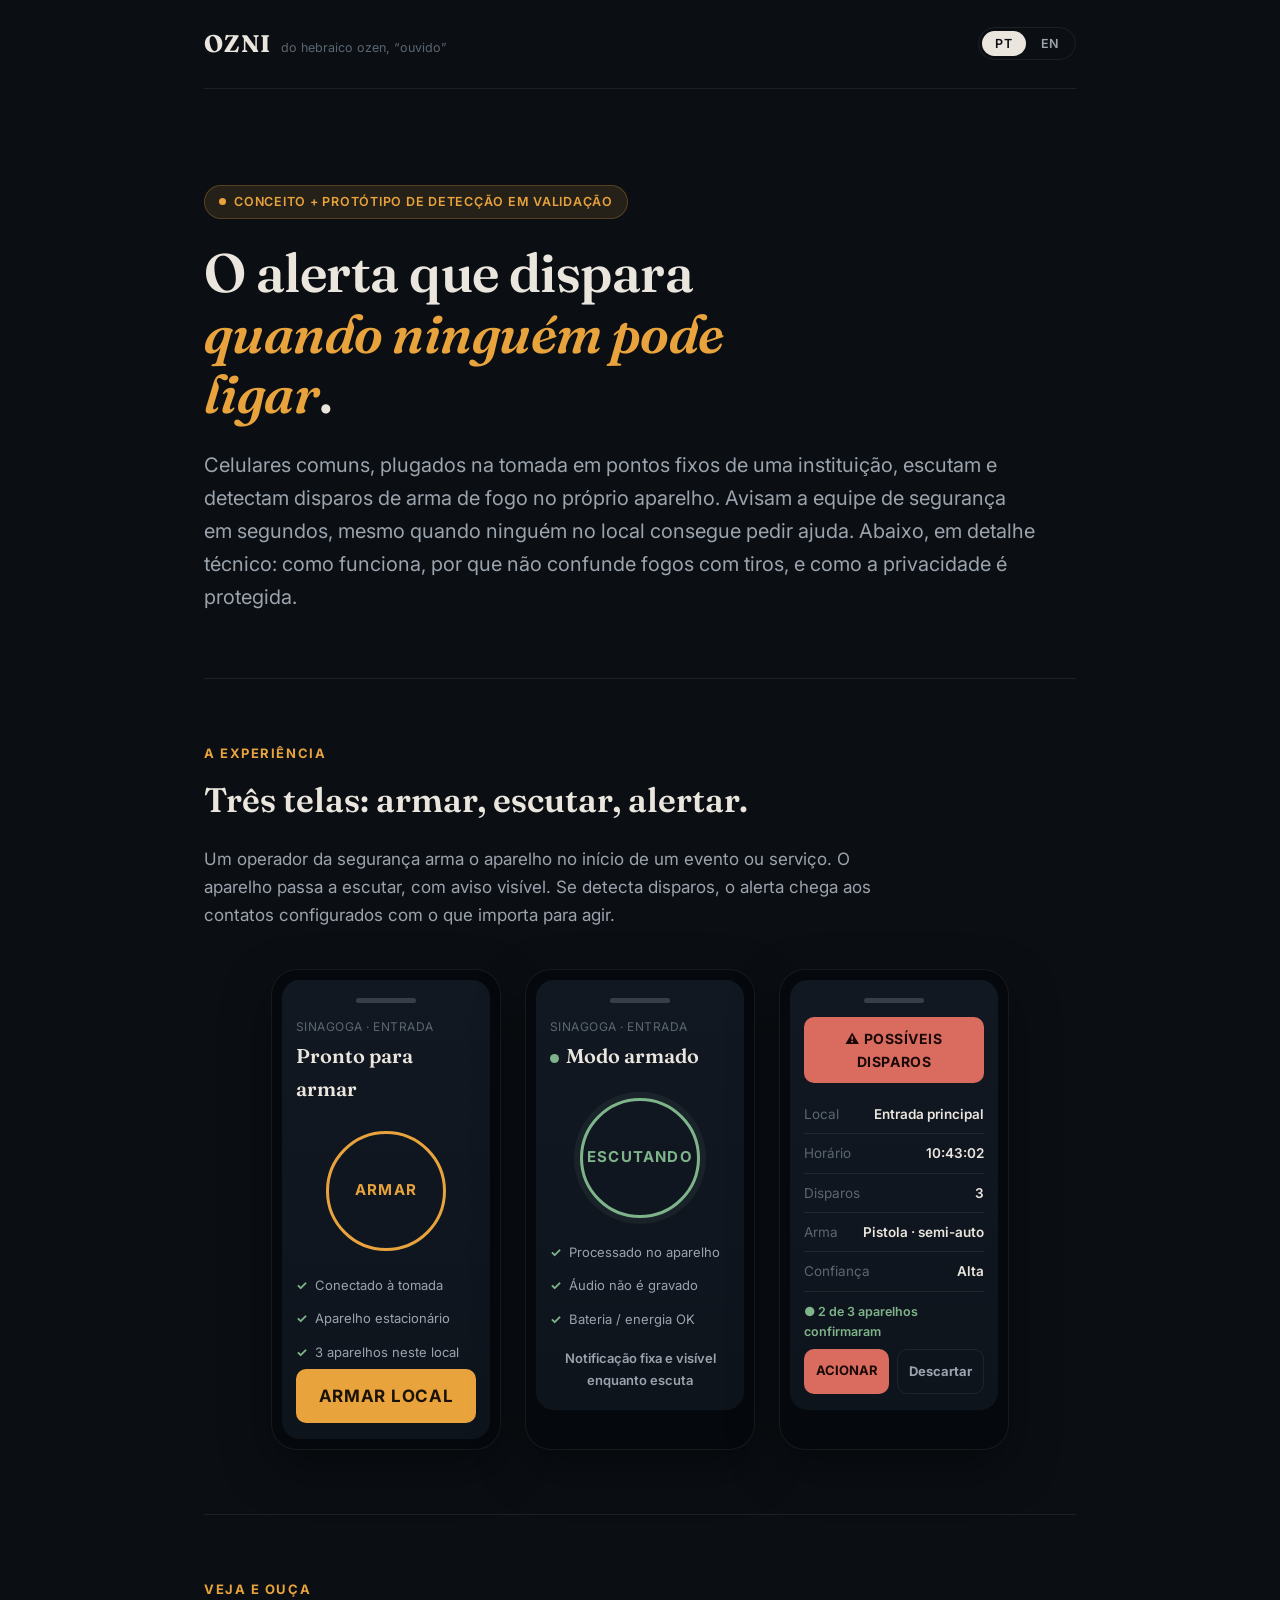
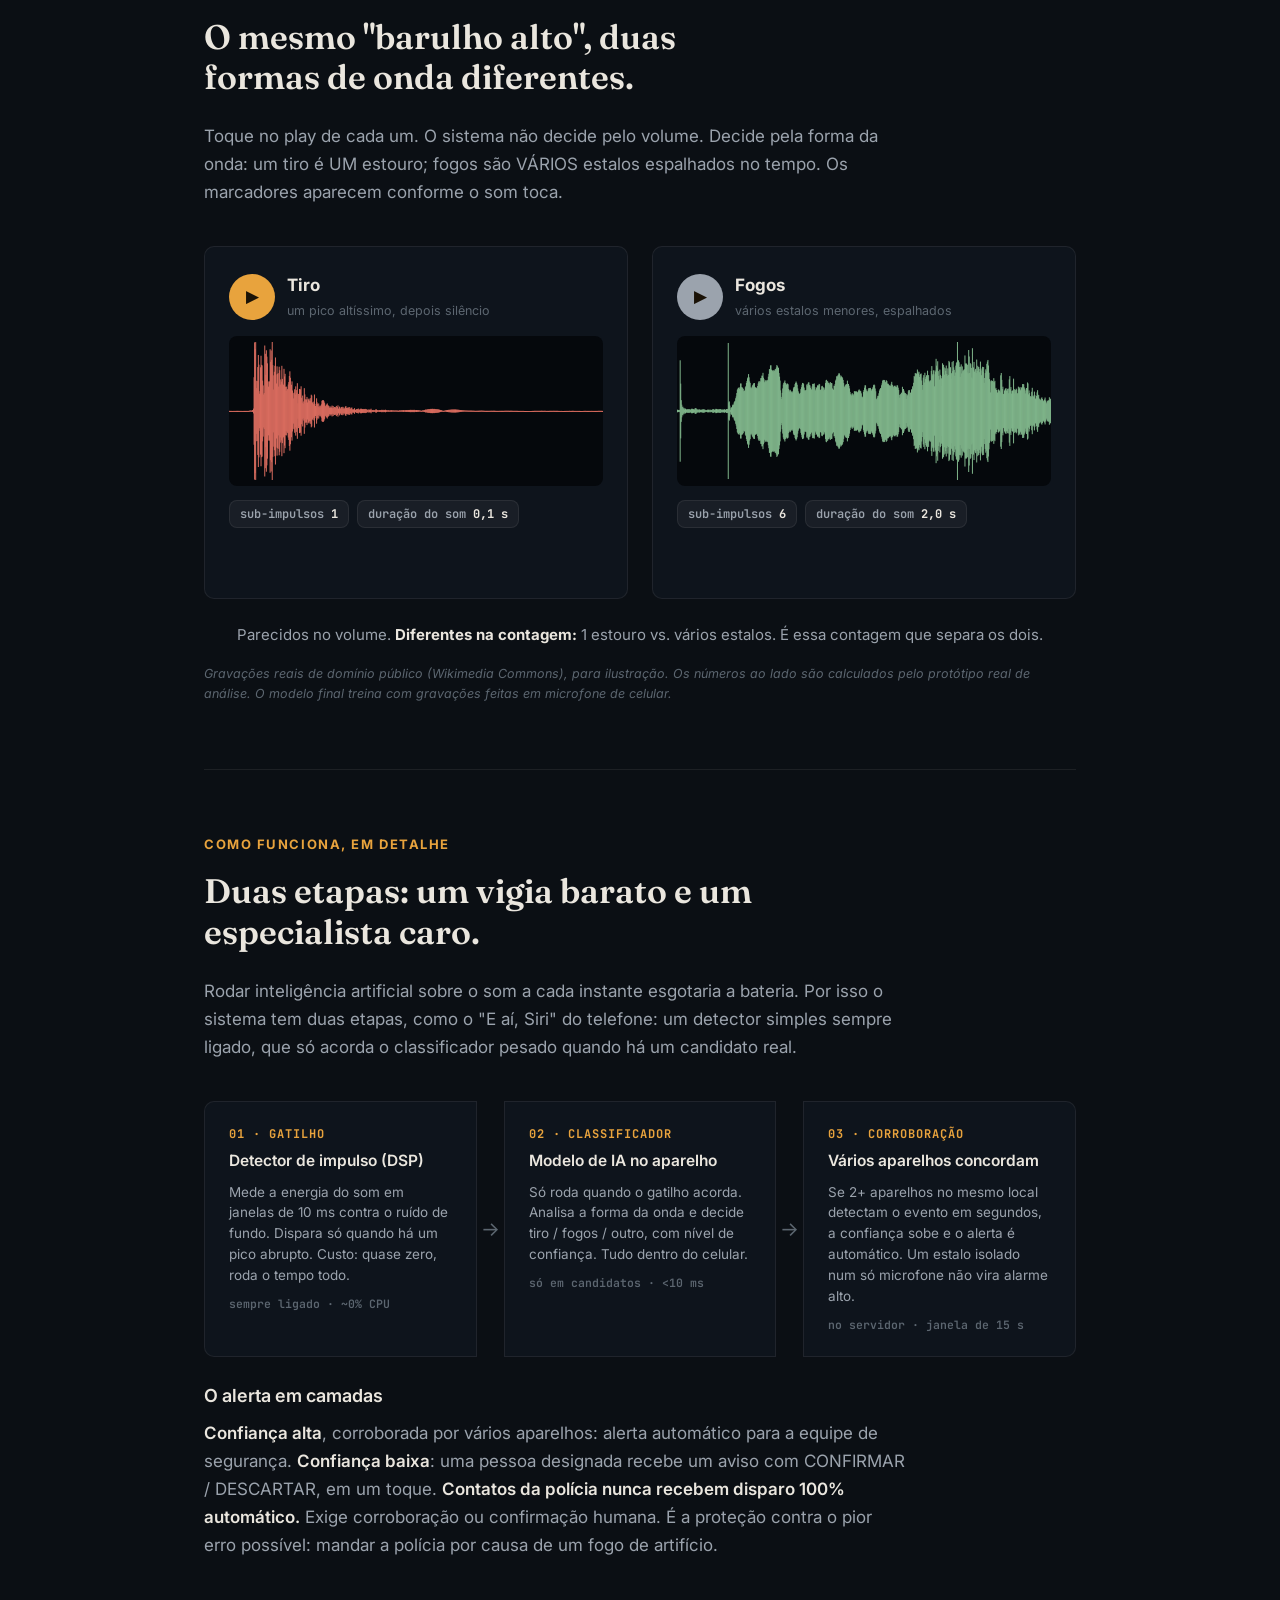
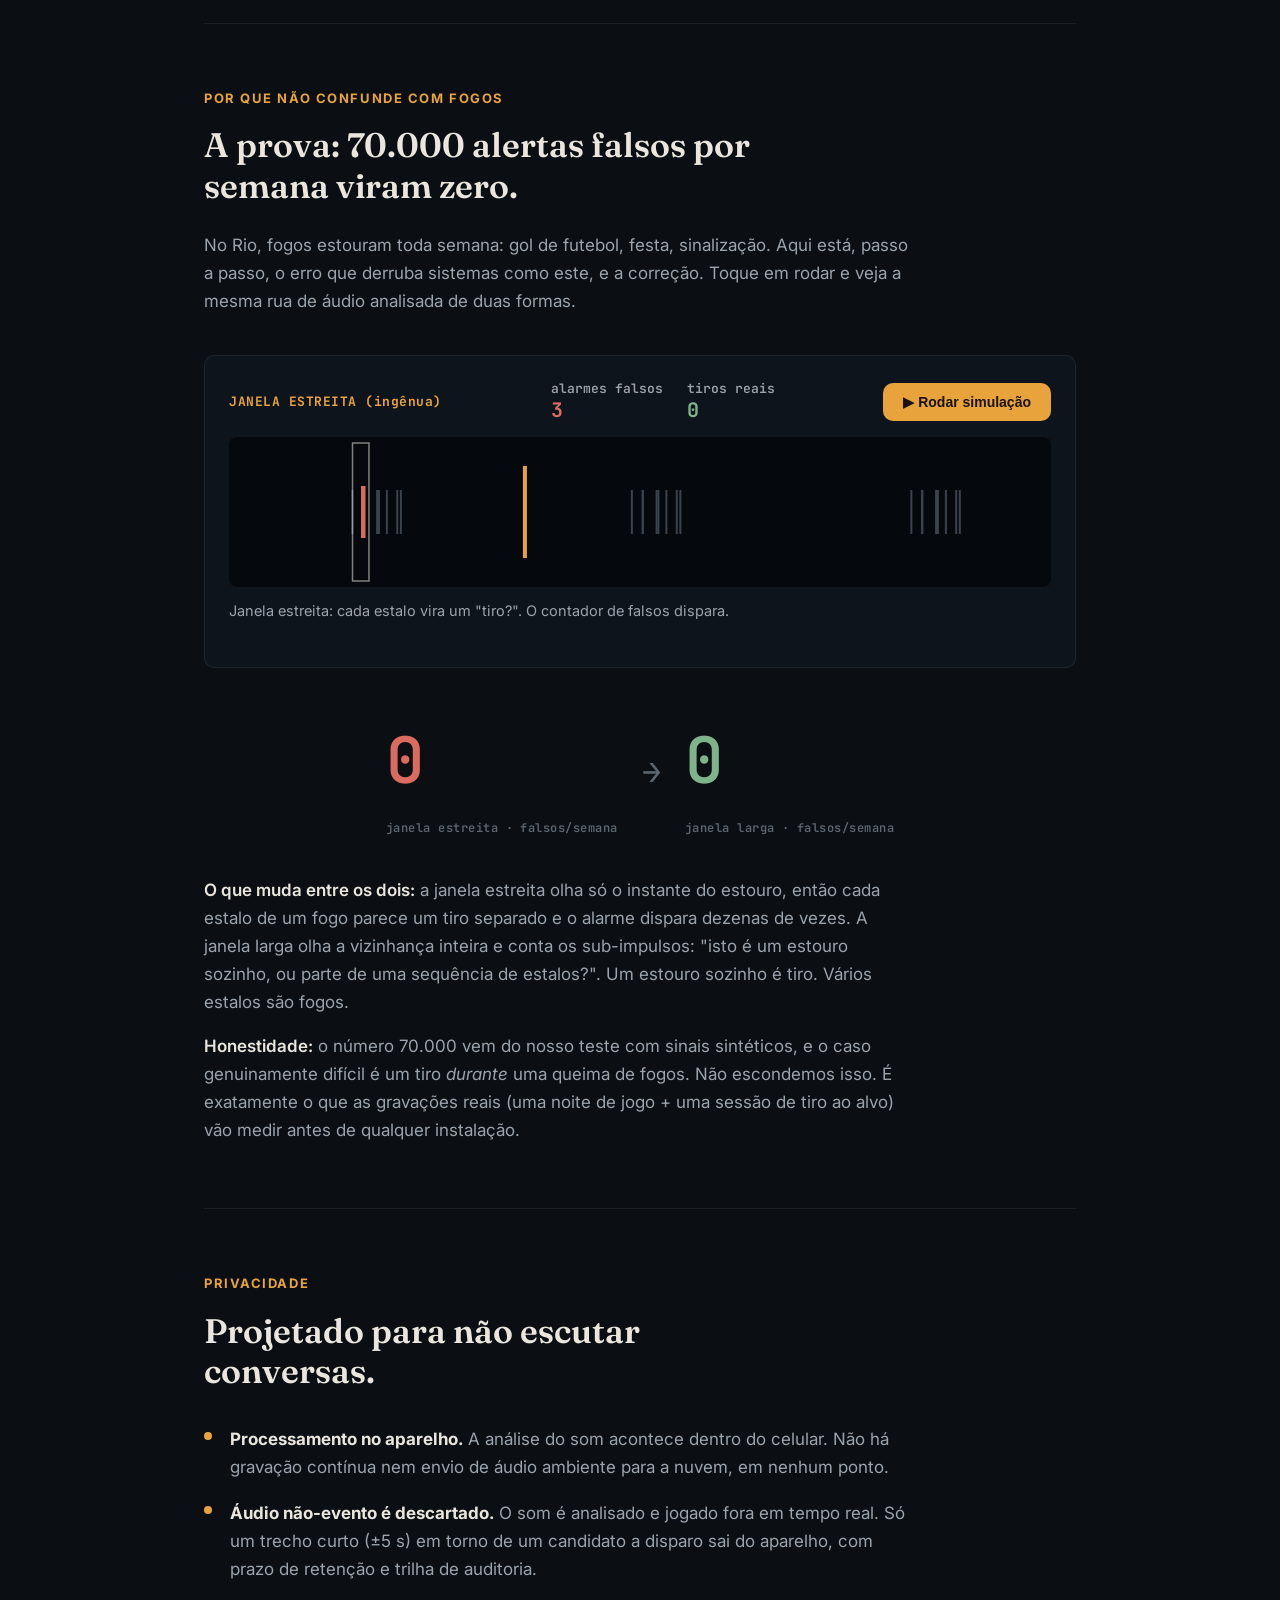
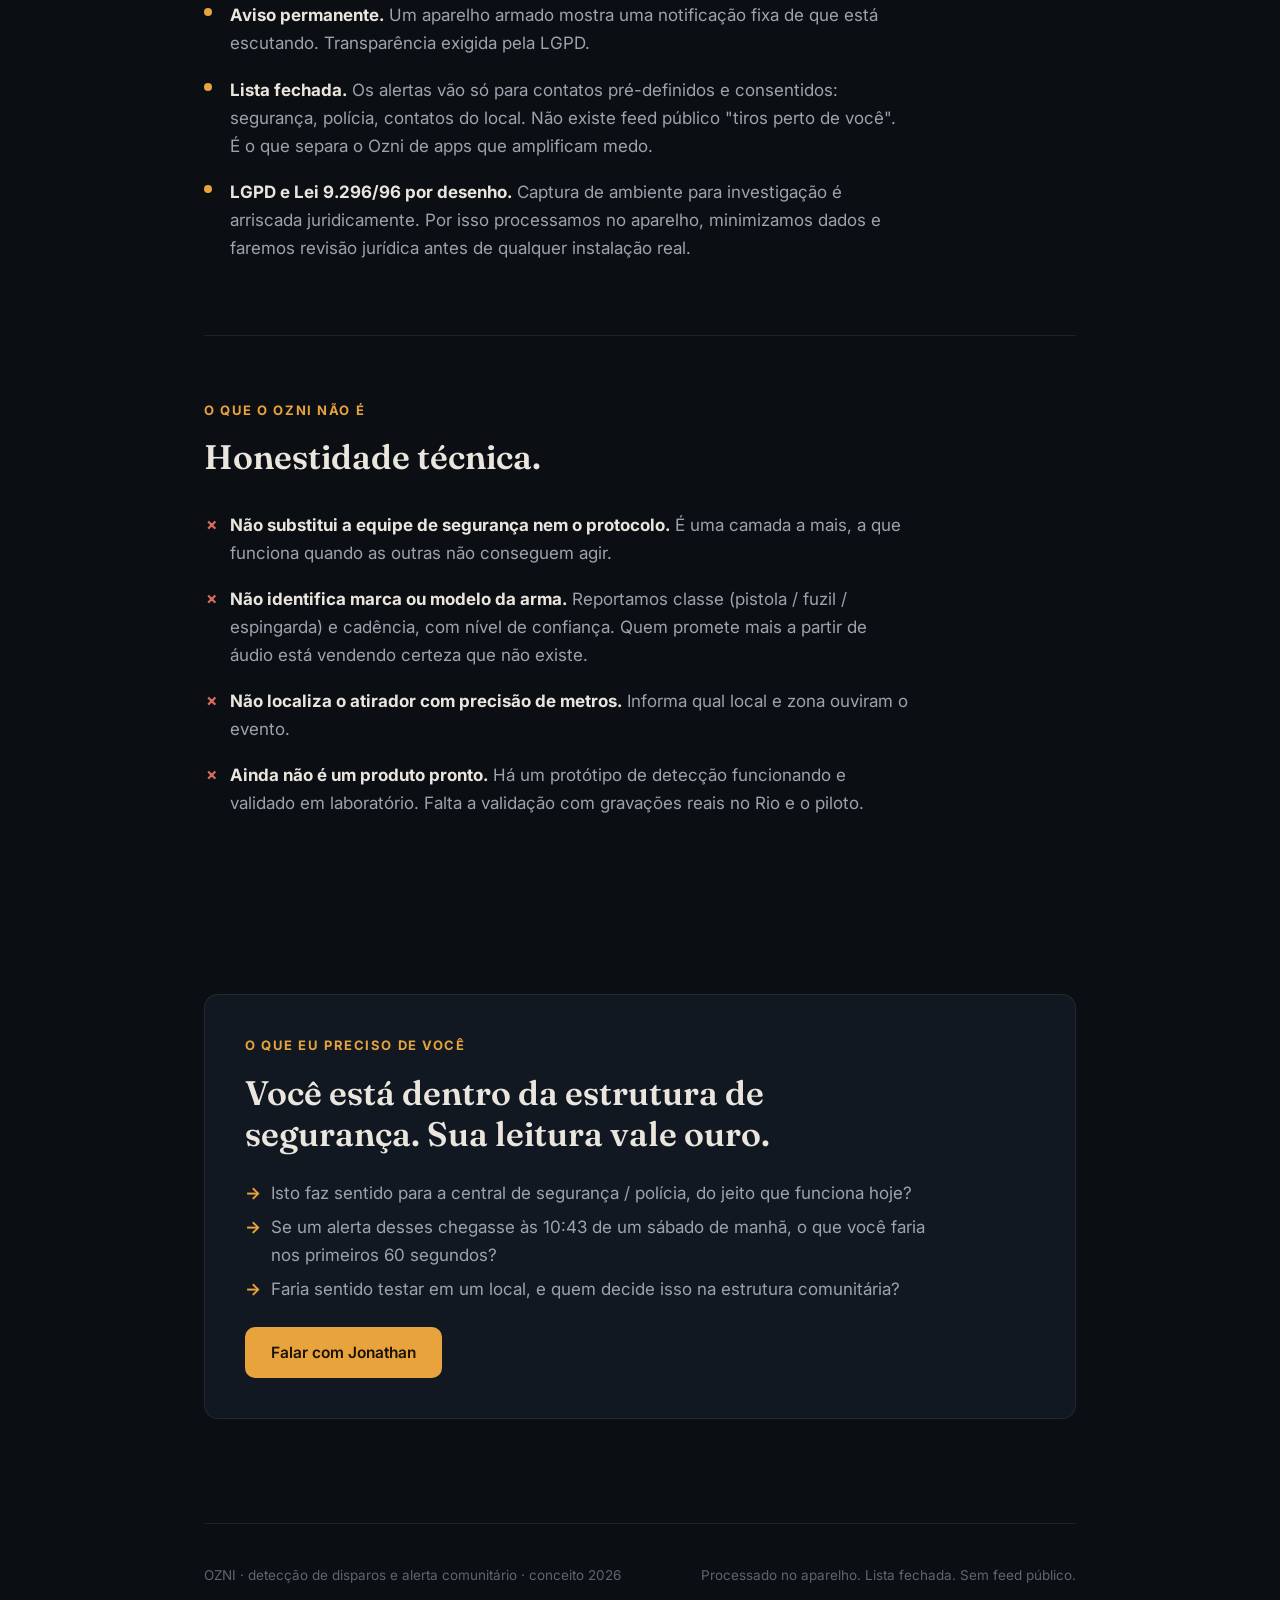
==== index.html @ 65ac456a "silence favicon 404" ====
<!DOCTYPE html>
<html lang="pt-BR">
<head>
<meta charset="UTF-8">
<meta name="viewport" content="width=device-width, initial-scale=1.0">
<title>Ozni: como funciona</title>
<link rel="icon" href="data:,">
<link rel="preconnect" href="https://fonts.googleapis.com">
<link rel="preconnect" href="https://fonts.gstatic.com" crossorigin>
<link href="https://fonts.googleapis.com/css2?family=Fraunces:opsz,wght@9..144,400;9..144,600;9..144,700&family=Inter:wght@400;500;600;700&family=JetBrains+Mono:wght@400;600&display=swap" rel="stylesheet">
<style>
  :root{
    --bg:#0B0F14;--raised:#111822;--card:#0E141C;--ink:#EAE6DE;--dim:#9BA3AD;--faint:#5C6670;
    --accent:#E8A33D;--accent-dim:rgba(232,163,61,.12);--line:rgba(234,230,222,.08);--danger:#D96C5F;--ok:#7FB48A;
    --disp:'Fraunces',Georgia,serif;--body:'Inter',-apple-system,sans-serif;--mono:'JetBrains Mono',monospace;
    --s1:8px;--s2:16px;--s3:24px;--s4:40px;--s5:64px;--s6:96px;--r:10px;--measure:64ch;
  }
  *{margin:0;padding:0;box-sizing:border-box}
  html{scroll-behavior:smooth}
  @media(prefers-reduced-motion:reduce){html{scroll-behavior:auto}}
  body{background:var(--bg);color:var(--ink);font-family:var(--body);font-size:17px;line-height:1.65;-webkit-font-smoothing:antialiased}
  .wrap{max-width:920px;margin:0 auto;padding:0 var(--s3)}
  header{display:flex;align-items:center;justify-content:space-between;padding:var(--s3) 0;border-bottom:1px solid var(--line);flex-wrap:wrap;gap:var(--s2)}
  .brand{display:flex;align-items:baseline;gap:10px}
  .mark{font-family:var(--disp);font-weight:700;font-size:24px;letter-spacing:.04em}
  .meaning{font-size:12.5px;color:var(--faint)}
  .lang{display:flex;gap:2px;border:1px solid var(--line);border-radius:999px;padding:3px}
  .lang button{font:600 12.5px var(--body);letter-spacing:.06em;padding:5px 13px;border:none;border-radius:999px;background:transparent;color:var(--dim);cursor:pointer}
  .lang button[aria-pressed="true"]{background:var(--ink);color:var(--bg)}
  .lang button:focus-visible{outline:2px solid var(--accent);outline-offset:2px}
  .status{display:inline-flex;align-items:center;gap:8px;font-size:12.5px;font-weight:600;letter-spacing:.06em;text-transform:uppercase;color:var(--accent);background:var(--accent-dim);border:1px solid rgba(232,163,61,.25);padding:6px 14px;border-radius:999px;margin-bottom:var(--s3)}
  .status::before{content:"";width:7px;height:7px;border-radius:50%;background:var(--accent)}
  section{padding:var(--s5) 0;border-top:1px solid var(--line)}
  .hero{padding:var(--s6) 0 var(--s5);border-top:none}
  h1{font-family:var(--disp);font-weight:600;font-size:clamp(32px,5.4vw,54px);line-height:1.12;letter-spacing:-.01em;max-width:18ch}
  h1 em{font-style:italic;color:var(--accent)}
  .lede{margin-top:var(--s3);font-size:clamp(17px,2vw,20px);color:var(--dim);max-width:var(--measure)}
  .kicker{font-size:13px;font-weight:700;letter-spacing:.12em;text-transform:uppercase;color:var(--accent);margin-bottom:var(--s2)}
  h2{font-family:var(--disp);font-weight:600;font-size:clamp(25px,3.3vw,34px);line-height:1.2;max-width:24ch;margin-bottom:var(--s3)}
  h3{font-size:18px;font-weight:600;margin:var(--s3) 0 var(--s1)}
  .prose{max-width:var(--measure);color:var(--dim)}
  .prose strong{color:var(--ink);font-weight:600}
  .prose+.prose{margin-top:var(--s2)}
  .phones{display:flex;gap:var(--s3);margin-top:var(--s4);flex-wrap:wrap;justify-content:center}
  .phone{width:230px;flex:0 0 230px;background:#05080C;border:1px solid var(--line);border-radius:26px;padding:10px;box-shadow:0 18px 50px rgba(0,0,0,.45)}
  .screen{background:linear-gradient(180deg,var(--raised),var(--card));border-radius:18px;padding:16px 14px;min-height:430px;display:flex;flex-direction:column}
  .notch{width:60px;height:5px;background:var(--faint);border-radius:3px;margin:2px auto 14px;opacity:.5}
  .sc-site{font-size:12px;color:var(--faint);letter-spacing:.04em;text-transform:uppercase}
  .sc-h{font-family:var(--disp);font-size:20px;font-weight:600;margin-top:2px}
  .phone-cap{text-align:center;font-size:13px;color:var(--dim);margin-top:12px;font-weight:600}
  .ring{width:120px;height:120px;border-radius:50%;border:3px solid var(--accent);display:grid;place-items:center;margin:26px auto 18px;color:var(--accent);font-weight:700;letter-spacing:.08em;font-size:15px}
  .ring.armed{border-color:var(--ok);color:var(--ok);box-shadow:0 0 0 6px rgba(127,180,138,.08)}
  .pulse{width:9px;height:9px;border-radius:50%;background:var(--ok);display:inline-block;margin-right:7px;animation:p 1.6s infinite}
  @keyframes p{0%,100%{opacity:1}50%{opacity:.25}}
  .chkrow{display:flex;align-items:center;gap:8px;font-size:13px;color:var(--dim);margin:6px 0}
  .chkrow .ok{color:var(--ok);font-weight:700}
  .btn-fill{margin-top:auto;background:var(--accent);color:#1A1206;text-align:center;font-weight:700;padding:13px;border-radius:10px;letter-spacing:.04em}
  .alert-head{background:var(--danger);color:#1A0908;font-weight:700;border-radius:10px;padding:10px 12px;text-align:center;letter-spacing:.04em;font-size:14px;margin-bottom:12px}
  .arow{display:flex;justify-content:space-between;font-size:13.5px;padding:8px 0;border-bottom:1px solid var(--line)}
  .arow .k{color:var(--faint)}.arow .v{color:var(--ink);font-weight:600;text-align:right}
  .corrob{font-size:12.5px;color:var(--ok);margin-top:10px;font-weight:600}
  .twobtn{display:flex;gap:8px;margin-top:auto}
  .twobtn div{flex:1;text-align:center;padding:11px;border-radius:10px;font-weight:700;font-size:13px}
  .b-confirm{background:var(--danger);color:#1A0908}.b-dismiss{border:1px solid var(--line);color:var(--dim)}
  .waves{display:grid;grid-template-columns:1fr 1fr;gap:var(--s3);margin-top:var(--s4)}
  .wcard{background:var(--card);border:1px solid var(--line);border-radius:var(--r);padding:var(--s3)}
  .wtop{display:flex;align-items:center;gap:12px;margin-bottom:14px}
  .playbtn{width:46px;height:46px;flex:0 0 46px;border-radius:50%;border:none;cursor:pointer;background:var(--accent);color:#1A1206;font-size:17px;display:grid;place-items:center}
  .wcard.fw .playbtn{background:var(--dim)}
  .playbtn:focus-visible{outline:2px solid var(--ink);outline-offset:2px}
  .wlabel{font-weight:700;font-size:17px}.wlabel small{display:block;font-weight:400;font-size:12.5px;color:var(--faint);margin-top:2px}
  canvas{display:block;width:100%;border-radius:8px;background:#05080C}
  .chips{display:flex;gap:8px;margin-top:14px;flex-wrap:wrap}
  .chip{font:600 12px var(--mono);padding:5px 10px;border-radius:8px;background:rgba(234,230,222,.05);border:1px solid var(--line);color:var(--dim)}
  .chip b{color:var(--ink)}
  .vtag{display:inline-block;font-weight:700;font-size:12px;letter-spacing:.06em;padding:5px 11px;border-radius:999px;margin-top:14px;opacity:0;transition:opacity .4s}
  .vtag.show{opacity:1}
  .vtag.gun{background:rgba(217,108,95,.15);color:var(--danger);border:1px solid rgba(217,108,95,.3)}
  .vtag.fw{background:rgba(127,180,138,.12);color:var(--ok);border:1px solid rgba(127,180,138,.3)}
  .samenote{text-align:center;color:var(--dim);margin-top:var(--s3);font-size:15px}
  .samenote b{color:var(--ink)}
  .tech-note{font-size:12.5px;color:var(--faint);font-style:italic;margin-top:var(--s2)}
  .method{background:var(--card);border:1px solid var(--line);border-radius:var(--r);padding:var(--s3);margin-top:var(--s4)}
  .mhead{display:flex;align-items:center;justify-content:space-between;gap:var(--s2);flex-wrap:wrap;margin-bottom:14px}
  .mmode{font:700 13px var(--mono);letter-spacing:.04em;color:var(--accent)}
  .mcounters{display:flex;gap:var(--s3)}
  .mc{font:600 13px var(--mono);color:var(--dim)}.mc b{font-size:20px;display:block;color:var(--ink)}
  .mc.false b{color:var(--danger)}.mc.true b{color:var(--ok)}
  .mbtn{background:var(--accent);color:#1A1206;border:none;border-radius:10px;padding:11px 20px;font-weight:700;cursor:pointer;font-size:14px}
  .mbtn:focus-visible{outline:2px solid var(--ink);outline-offset:2px}
  .mcap{min-height:44px;margin-top:12px;color:var(--dim);font-size:14.5px}
  .mcap b{color:var(--ink)}
  .bignum{display:flex;align-items:center;justify-content:center;gap:var(--s3);margin-top:var(--s4);font-family:var(--mono);flex-wrap:wrap}
  .bignum .n{font-size:clamp(34px,7vw,64px);font-weight:600}
  .bignum .before{color:var(--danger)}.bignum .after{color:var(--ok)}
  .bignum .arw{color:var(--faint);font-size:32px}
  .bignum .lab{font:600 12px var(--mono);color:var(--faint);display:block;text-align:center;margin-top:6px;letter-spacing:.04em}
  ul.clean{list-style:none;margin-top:var(--s2);max-width:var(--measure)}
  ul.clean li{padding:9px 0 9px 26px;position:relative;color:var(--dim)}
  ul.clean li::before{content:"";position:absolute;left:0;top:16px;width:8px;height:8px;border-radius:50%;background:var(--accent)}
  ul.clean li strong{color:var(--ink)}
  ul.no{margin-top:var(--s2);max-width:var(--measure)}
  ul.no li{padding:9px 0 9px 26px;position:relative;color:var(--dim);list-style:none}
  ul.no li::before{content:"\00d7";position:absolute;left:2px;top:8px;color:var(--danger);font-weight:700}
  ul.no li strong{color:var(--ink)}
  .pipe{display:flex;gap:0;margin-top:var(--s4);flex-wrap:wrap}
  .stage{flex:1;min-width:200px;background:var(--card);border:1px solid var(--line);padding:var(--s3)}
  .stage:first-child{border-radius:var(--r) 0 0 var(--r)}.stage:last-child{border-radius:0 var(--r) var(--r) 0}
  .stage .n{font:700 12px var(--mono);color:var(--accent);letter-spacing:.08em}
  .stage h4{font-size:15.5px;font-weight:600;margin:6px 0 8px}.stage p{font-size:13.5px;color:var(--dim);line-height:1.55}
  .stage .cost{font:600 11.5px var(--mono);margin-top:10px;color:var(--faint)}
  .arrow{align-self:center;color:var(--faint);padding:0 4px;font-size:20px}
  .cta{background:var(--raised);border:1px solid var(--line);border-radius:14px;padding:var(--s4);margin-top:var(--s4)}
  .cta .ask{display:flex;flex-direction:column;gap:6px;margin:var(--s2) 0 var(--s3);max-width:var(--measure)}
  .cta .ask div{padding-left:26px;position:relative;color:var(--dim)}
  .cta .ask div::before{content:"\2192";position:absolute;left:0;color:var(--accent);font-weight:700}
  .btn{display:inline-block;font-weight:600;font-size:15.5px;padding:13px 26px;border-radius:var(--r);text-decoration:none;background:var(--accent);color:#1A1206}
  footer{padding:var(--s4) 0 var(--s5);color:var(--faint);font-size:13.5px;border-top:1px solid var(--line);margin-top:var(--s4);display:flex;justify-content:space-between;gap:var(--s2);flex-wrap:wrap}
  @media(max-width:760px){.waves{grid-template-columns:1fr}.pipe{flex-direction:column}.stage,.stage:first-child,.stage:last-child{border-radius:var(--r)}.arrow{transform:rotate(90deg);padding:6px 0}}
</style>
</head>
<body>
<div class="wrap">

<header>
  <div class="brand"><span class="mark">OZNI</span><span class="meaning" data-i18n="meaning">do hebraico ozen, “ouvido”</span></div>
  <nav class="lang" aria-label="Idioma / Language">
    <button id="btn-pt" type="button" aria-pressed="true">PT</button>
    <button id="btn-en" type="button" aria-pressed="false">EN</button>
  </nav>
</header>

<main>
  <section class="hero">
    <span class="status" data-i18n="status">Conceito + protótipo de detecção em validação</span>
    <h1 data-i18n-html="h1">O alerta que dispara <em>quando ninguém pode ligar</em>.</h1>
    <p class="lede" data-i18n="lede">Celulares comuns, plugados na tomada em pontos fixos de uma instituição, escutam e detectam disparos de arma de fogo no próprio aparelho. Avisam a equipe de segurança em segundos, mesmo quando ninguém no local consegue pedir ajuda. Abaixo, em detalhe técnico: como funciona, por que não confunde fogos com tiros, e como a privacidade é protegida.</p>
  </section>

  <section>
    <p class="kicker" data-i18n="exp_k">A experiência</p>
    <h2 data-i18n="exp_h">Três telas: armar, escutar, alertar.</h2>
    <p class="prose" data-i18n="exp_p">Um operador da segurança arma o aparelho no início de um evento ou serviço. O aparelho passa a escutar, com aviso visível. Se detecta disparos, o alerta chega aos contatos configurados com o que importa para agir.</p>
    <div class="phones">
      <div class="phone"><div class="screen">
        <div class="notch"></div><div class="sc-site" data-i18n="w1_site">Sinagoga · Entrada</div>
        <div class="sc-h" data-i18n="w1_h">Pronto para armar</div>
        <div class="ring" data-i18n="w1_ring">ARMAR</div>
        <div class="chkrow"><span class="ok">✓</span><span data-i18n="w1_c1">Conectado à tomada</span></div>
        <div class="chkrow"><span class="ok">✓</span><span data-i18n="w1_c2">Aparelho estacionário</span></div>
        <div class="chkrow"><span class="ok">✓</span><span data-i18n="w1_c3">3 aparelhos neste local</span></div>
        <div class="btn-fill" data-i18n="w1_btn">ARMAR LOCAL</div>
      </div></div>
      <div class="phone"><div class="screen">
        <div class="notch"></div><div class="sc-site" data-i18n="w2_site">Sinagoga · Entrada</div>
        <div class="sc-h" data-i18n-html="w2_h"><span class="pulse"></span>Modo armado</div>
        <div class="ring armed" data-i18n="w2_ring">ESCUTANDO</div>
        <div class="chkrow"><span class="ok">✓</span><span data-i18n="w2_c1">Processado no aparelho</span></div>
        <div class="chkrow"><span class="ok">✓</span><span data-i18n="w2_c2">Áudio não é gravado</span></div>
        <div class="chkrow"><span class="ok">✓</span><span data-i18n="w2_c3">Bateria / energia OK</span></div>
        <div class="phone-cap" data-i18n="w2_cap">Notificação fixa e visível enquanto escuta</div>
      </div></div>
      <div class="phone"><div class="screen">
        <div class="notch"></div><div class="alert-head" data-i18n="w3_head">⚠ POSSÍVEIS DISPAROS</div>
        <div class="arow"><span class="k" data-i18n="w3_k1">Local</span><span class="v" data-i18n="w3_v1">Entrada principal</span></div>
        <div class="arow"><span class="k" data-i18n="w3_k2">Horário</span><span class="v">10:43:02</span></div>
        <div class="arow"><span class="k" data-i18n="w3_k3">Disparos</span><span class="v">3</span></div>
        <div class="arow"><span class="k" data-i18n="w3_k4">Arma</span><span class="v" data-i18n="w3_v4">Pistola · semi-auto</span></div>
        <div class="arow"><span class="k" data-i18n="w3_k5">Confiança</span><span class="v" data-i18n="w3_v5">Alta</span></div>
        <div class="corrob" data-i18n="w3_corrob">● 2 de 3 aparelhos confirmaram</div>
        <div class="twobtn"><div class="b-confirm" data-i18n="w3_b1">ACIONAR</div><div class="b-dismiss" data-i18n="w3_b2">Descartar</div></div>
      </div></div>
    </div>
  </section>

  <section>
    <p class="kicker" data-i18n="see_k">Veja e ouça</p>
    <h2 data-i18n="see_h">O mesmo "barulho alto", duas formas de onda diferentes.</h2>
    <p class="prose" data-i18n="see_p">Toque no play de cada um. O sistema não decide pelo volume. Decide pela forma da onda: um tiro é UM estouro; fogos são VÁRIOS estalos espalhados no tempo. Os marcadores aparecem conforme o som toca.</p>
    <div class="waves">
      <div class="wcard gun">
        <div class="wtop"><button class="playbtn" id="play-gun" aria-label="Tocar tiro">▶</button>
          <div class="wlabel" data-i18n-html="see_gun">Tiro<small>um pico altíssimo, depois silêncio</small></div></div>
        <canvas id="cv-gun" height="150"></canvas>
        <div class="chips" id="chips-gun"></div>
        <span class="vtag gun" id="vt-gun" data-i18n="see_gun_v">→ classificado: DISPARO</span>
      </div>
      <div class="wcard fw">
        <div class="wtop"><button class="playbtn" id="play-fw" aria-label="Tocar fogos">▶</button>
          <div class="wlabel" data-i18n-html="see_fw">Fogos<small>vários estalos menores, espalhados</small></div></div>
        <canvas id="cv-fw" height="150"></canvas>
        <div class="chips" id="chips-fw"></div>
        <span class="vtag fw" id="vt-fw" data-i18n="see_fw_v">→ classificado: FOGOS (ignorado)</span>
      </div>
    </div>
    <p class="samenote" data-i18n-html="see_same">Parecidos no volume. <b>Diferentes na contagem:</b> 1 estouro vs. vários estalos. É essa contagem que separa os dois.</p>
    <p class="tech-note" data-i18n="see_note">Gravações reais de domínio público (Wikimedia Commons), para ilustração. Os números ao lado são calculados pelo protótipo real de análise. O modelo final treina com gravações feitas em microfone de celular.</p>
  </section>

  <section>
    <p class="kicker" data-i18n="how_k">Como funciona, em detalhe</p>
    <h2 data-i18n="how_h">Duas etapas: um vigia barato e um especialista caro.</h2>
    <p class="prose" data-i18n="how_p1">Rodar inteligência artificial sobre o som a cada instante esgotaria a bateria. Por isso o sistema tem duas etapas, como o "E aí, Siri" do telefone: um detector simples sempre ligado, que só acorda o classificador pesado quando há um candidato real.</p>
    <div class="pipe">
      <div class="stage"><div class="n">01 · GATILHO</div><h4 data-i18n="st1_h">Detector de impulso (DSP)</h4>
        <p data-i18n="st1_p">Mede a energia do som em janelas de 10 ms contra o ruído de fundo. Dispara só quando há um pico abrupto. Custo: quase zero, roda o tempo todo.</p>
        <div class="cost" data-i18n="st1_c">sempre ligado · ~0% CPU</div></div>
      <div class="arrow">→</div>
      <div class="stage"><div class="n">02 · CLASSIFICADOR</div><h4 data-i18n="st2_h">Modelo de IA no aparelho</h4>
        <p data-i18n="st2_p">Só roda quando o gatilho acorda. Analisa a forma da onda e decide tiro / fogos / outro, com nível de confiança. Tudo dentro do celular.</p>
        <div class="cost" data-i18n="st2_c">só em candidatos · &lt;10 ms</div></div>
      <div class="arrow">→</div>
      <div class="stage"><div class="n">03 · CORROBORAÇÃO</div><h4 data-i18n="st3_h">Vários aparelhos concordam</h4>
        <p data-i18n="st3_p">Se 2+ aparelhos no mesmo local detectam o evento em segundos, a confiança sobe e o alerta é automático. Um estalo isolado num só microfone não vira alarme alto.</p>
        <div class="cost" data-i18n="st3_c">no servidor · janela de 15 s</div></div>
    </div>
    <h3 data-i18n="tier_h">O alerta em camadas</h3>
    <p class="prose" data-i18n-html="tier_p"><strong>Confiança alta</strong>, corroborada por vários aparelhos: alerta automático para a equipe de segurança. <strong>Confiança baixa</strong>: uma pessoa designada recebe um aviso com CONFIRMAR / DESCARTAR, em um toque. <strong>Contatos da polícia nunca recebem disparo 100% automático.</strong> Exige corroboração ou confirmação humana. É a proteção contra o pior erro possível: mandar a polícia por causa de um fogo de artifício.</p>
  </section>

  <section>
    <p class="kicker" data-i18n="fw_k">Por que não confunde com fogos</p>
    <h2 data-i18n="fw_h">A prova: 70.000 alertas falsos por semana viram zero.</h2>
    <p class="prose" data-i18n="fw_p1">No Rio, fogos estouram toda semana: gol de futebol, festa, sinalização. Aqui está, passo a passo, o erro que derruba sistemas como este, e a correção. Toque em rodar e veja a mesma rua de áudio analisada de duas formas.</p>
    <div class="method">
      <div class="mhead">
        <span class="mmode" id="m-mode" data-i18n="m_idle">pronto</span>
        <div class="mcounters">
          <span class="mc false"><span data-i18n="m_false">alarmes falsos</span><b id="m-false">0</b></span>
          <span class="mc true"><span data-i18n="m_true">tiros reais</span><b id="m-true">0</b></span>
        </div>
        <button class="mbtn" id="m-run" data-i18n="m_run">▶ Rodar simulação</button>
      </div>
      <canvas id="cv-method" height="150"></canvas>
      <p class="mcap" id="m-cap" data-i18n="m_cap0">Uma rua de áudio: 3 sequências de fogos (cinza) e 1 tiro real (laranja). Toque em rodar.</p>
    </div>
    <div class="bignum">
      <div><span class="n before" id="bn-before">70.000</span><span class="lab" data-i18n="bn_before">janela estreita · falsos/semana</span></div>
      <span class="arw">→</span>
      <div><span class="n after" id="bn-after">0</span><span class="lab" data-i18n="bn_after">janela larga · falsos/semana</span></div>
    </div>
    <p class="prose" style="margin-top:var(--s4)" data-i18n-html="fw_p2"><strong>O que muda entre os dois:</strong> a janela estreita olha só o instante do estouro, então cada estalo de um fogo parece um tiro separado e o alarme dispara dezenas de vezes. A janela larga olha a vizinhança inteira e conta os sub-impulsos: "isto é um estouro sozinho, ou parte de uma sequência de estalos?". Um estouro sozinho é tiro. Vários estalos são fogos.</p>
    <p class="prose" style="margin-top:var(--s2)" data-i18n-html="fw_p3"><strong>Honestidade:</strong> o número 70.000 vem do nosso teste com sinais sintéticos, e o caso genuinamente difícil é um tiro <em>durante</em> uma queima de fogos. Não escondemos isso. É exatamente o que as gravações reais (uma noite de jogo + uma sessão de tiro ao alvo) vão medir antes de qualquer instalação.</p>
  </section>

  <section>
    <p class="kicker" data-i18n="pv_k">Privacidade</p>
    <h2 data-i18n="pv_h">Projetado para não escutar conversas.</h2>
    <ul class="clean">
      <li data-i18n-html="pv1"><strong>Processamento no aparelho.</strong> A análise do som acontece dentro do celular. Não há gravação contínua nem envio de áudio ambiente para a nuvem, em nenhum ponto.</li>
      <li data-i18n-html="pv2"><strong>Áudio não-evento é descartado.</strong> O som é analisado e jogado fora em tempo real. Só um trecho curto (±5 s) em torno de um candidato a disparo sai do aparelho, com prazo de retenção e trilha de auditoria.</li>
      <li data-i18n-html="pv3"><strong>Aviso permanente.</strong> Um aparelho armado mostra uma notificação fixa de que está escutando. Transparência exigida pela LGPD.</li>
      <li data-i18n-html="pv4"><strong>Lista fechada.</strong> Os alertas vão só para contatos pré-definidos e consentidos: segurança, polícia, contatos do local. Não existe feed público "tiros perto de você". É o que separa o Ozni de apps que amplificam medo.</li>
      <li data-i18n-html="pv5"><strong>LGPD e Lei 9.296/96 por desenho.</strong> Captura de ambiente para investigação é arriscada juridicamente. Por isso processamos no aparelho, minimizamos dados e faremos revisão jurídica antes de qualquer instalação real.</li>
    </ul>
  </section>

  <section>
    <p class="kicker" data-i18n="lim_k">O que o Ozni não é</p>
    <h2 data-i18n="lim_h">Honestidade técnica.</h2>
    <ul class="no">
      <li data-i18n-html="lim1"><strong>Não substitui a equipe de segurança nem o protocolo.</strong> É uma camada a mais, a que funciona quando as outras não conseguem agir.</li>
      <li data-i18n-html="lim2"><strong>Não identifica marca ou modelo da arma.</strong> Reportamos classe (pistola / fuzil / espingarda) e cadência, com nível de confiança. Quem promete mais a partir de áudio está vendendo certeza que não existe.</li>
      <li data-i18n-html="lim3"><strong>Não localiza o atirador com precisão de metros.</strong> Informa qual local e zona ouviram o evento.</li>
      <li data-i18n-html="lim4"><strong>Ainda não é um produto pronto.</strong> Há um protótipo de detecção funcionando e validado em laboratório. Falta a validação com gravações reais no Rio e o piloto.</li>
    </ul>
  </section>

  <section style="border-top:none">
    <div class="cta">
      <p class="kicker" data-i18n="cta_k">O que eu preciso de você</p>
      <h2 data-i18n="cta_h">Você está dentro da estrutura de segurança. Sua leitura vale ouro.</h2>
      <div class="ask">
        <div data-i18n="cta_a1">Isto faz sentido para a central de segurança / polícia, do jeito que funciona hoje?</div>
        <div data-i18n="cta_a2">Se um alerta desses chegasse às 10:43 de um sábado de manhã, o que você faria nos primeiros 60 segundos?</div>
        <div data-i18n="cta_a3">Faria sentido testar em um local, e quem decide isso na estrutura comunitária?</div>
      </div>
      <a class="btn" href="mailto:jkkorn@gmail.com?subject=Conversa%20sobre%20o%20Ozni" data-i18n="cta_btn">Falar com Jonathan</a>
    </div>
  </section>
</main>

<footer>
  <span data-i18n="foot_l">OZNI · detecção de disparos e alerta comunitário · conceito 2026</span>
  <span data-i18n="foot_r">Processado no aparelho. Lista fechada. Sem feed público.</span>
</footer>
</div>

<script>
var VIZ = {"gun": {"b64": "[base64]/xQA/////wcA+f8DAAEA//8BAPr/+/8AAP7/8f/0//H/9f/9//X/6f/s/+P/7//v/+3/4v/g//D/6f/g/+f/5v/o//T/4v/m//L/9f/x/+f/4//f/+j/6//i/+P/5P/g/9v/6f/p/+3/9f/o/+L/7f/r/+j/6//n/+P/3//g/+j/6//s//D/7//d/93/2f/Z/+b/5P/b/+D/2f/X/+P/3f/S/+L/3v/f/+T/1f/j/+L/2f/U/9L/3v/a/9H/2//a/9T/2//R/9T/1//i/9//1//f/97/2f/N/9L/2f/n/+D/2v/f/93/5v/f/9n/1//W/9//3//a/+b/3//V/97/4v/b/97/7P/o/+b/2//P/9r/3//e/+b/6//i/9v/3//d/+3/4//W/93/3v/e/97/3//d/93/2f/Z/9X/1v/f/+b/7//o/+j/5P/e/9//3v/k/+n/4P/i/+D/2//i/+z/9f/n/+j/8v/t//H/5//n/+f/5P/m/+n/8P/x//D/7f/r/+f/+f/7//D/+//9//3//v/v//L/8v/1//v/9f/t/+z/8f/4/+z/8v/6/+z/6f/x/+//9f/7//b//f8BAPT/8v/5//X/AQD2//H/9f/s/+//+P/6//L/9v/4//7/AAD//wIA/f/+////+f/7//7/6//4/[base64]/wEAJgAnACUAAAD2/ysAGABPAPv/EQAlANr/IwBJADkA0P84AIEATgDa/z4A9f86AHMA8v8zAAcAOgAYADgAxv9uADMADwA5AK3/HQC8AHsA/f9cAG8AdwDD/1QAQQALAJcAagCuACEAUwBDAKIA6QAvANL/1P8lABoAMQCGAD4ATACL/yUAfgAYAOL/BwCr/9H/qgA9AA8AQABt/9f/dADCACYAVwCr/xkB7f9JAKgBbgCSAFT/e//x/4X/zv5X/0oAngCU/zIBCwFH/63/KQBM/wYA/f/e/+f+NfwF/X39u/yZ/Mr7tvtF/ND6R/yl+br9CttFwwLTotTV3TfgWeko7Dfvu+ze9pntgPof6Ascl3u6afkeyqQEHb7eBrbyvurp0FhjQvwzJCuz7GaQ7qOym1vhsEVEMnnPWxr3KcQpkM3wg5TkA9BUNh8vlSTPIyUQrSNa7VzQzSaO/uMTZRrHGP4XYBbkFyoU5BZhE4QgNRtNIbAXKSnF/kTrozWeJq81My4UMrUsjAeQNeE1IjXlNu0zAD0PLJs75SSzOoP+1+AHT/wrnyqwTmcqZbAZ/9tk809lUaY/T0cXOJ0XWiac/DkgsURjGEvU4EQrA5isfcQVyEnXv+D84HL17AmF6g/3u/lAAW3/FfvA9Rz3Nf8R9mvuteuq8knqP+ga5vze4d1n3zbcN9/q0WrcJtAK7WcdCr8bu+G0b7GntY/AX76Dsji4c7DptFixVbo2AxLHkpxiroGj4K1nrRuz/qz4tK+zUbT7t6C93bhHu6O17dOCHtPA/q2etDOyrbjyvfPAkb8ExfzHxch9zGjOVcnN0inXudAOACzdvMsj2WLVOtkr2lPead934bDmKOAX7BrceQmsEPfR8+Rb4mjo4ei35uPo6POW8zzvfO1N9Pz0KfbQ8GEGVgEC8/T4hPPW8HMGXCBeCA/4l/T28Zrw4/Jc/LH2qRGyBicAjmfWdclaZ+R/HEQSKcfT52zYytuuE/lmW0rfBBstNFep/v++7sZw0h3d/d/f25DpROAuLCUktuSRBJH2Bv3m+qsvR22gQf0b3PTF8o3vHvfqExA6gzhHQwVgkkH7X+NhkkuMQsE/eyStER/e0MQpqovZyQ28Guw1HEZ4Tl9DJkJLHpkoZTRmLA4ojxwwNEkGcv5pKCMUxCnVK/IiIBvDJF8gQBsZGG4YIyCiHYkbLQfzFfX13ADnLs81AgvTCSQqePmkEjUFfPNW7ogOlwxAFbIt3Cvv9jjLd9zD9lIzguJ/4LgF0wRNUWNVJ0MRbxlJVuqhyvHTYNGbAj78sACFSoJY9kIOLaIT9Pq1DmA7CjIJIW81biJvIwHaKZOXAe0pqNMV2kfuHAz8/lLvHBDDBosEPgJd+J3xJNS7q+WjDr7Zgx6ipABT1OHGv+LSDTvX8pYdzSnEXZTxukm7dsdqrSTMXNmWrnLN47JUuIHZ/eHN+6EmTBsPC/8bFA8jE5MVwhcMIBwT0AlzAgzpI/It+039r+PQv0Pdjt6D9v/fzeXQ7CDpAthhuU3Ry8Au5NHbKNaK4XPgGf1dwoDTmOKLrra+TtqrCkzSwcbr4wnHVtvi4wIDYgbD6PXep+YQs62fvbgN5iT4cty3+tAiayyXFTkI9Aph9GTRJL7+0s4jtCKF/J3/Ke4HFjsjkDH5EwkHvvS1+4scN9yO63LcoK80+ZDyvuJK0srZEfa66OO3nMAV33a9UcNe8TXp6NcY2q/MC8+O0tne7t5N2MThmwN1EjZD80C0JVQm6kAhROQpbSPPFeEe5yvJKJgp9hsFGdT4G+LvEEzy0OHD4a76pxL7AMzojM2F1GTH8c1MsDO/n9H+GjcZ0gAG7ITdEuuRtpXBDeKz2vMEOPHH4xPw9vHNFan3dNC4A50QyQaCCOz/svmY/D3yEt3m7lkA6PvBK9k4lgdS/rMGy+E73Xob6DSKC8YFVfRM353jOSBV+WTrszM0LRQQXQ/hJBL7fdgO1iDMb+DSKlVRFDdkFmYu1DBAKM85wirRDSsDRSCgG9QItAVLFFAIDeU19poIgwQc8mz1bgIZ2ynW8c536qb8E+s/BA7vKdM02w3lOAkZGAkgrS7UE8YdfyHiLLUz0/6D+o0v6UtPMz0fPCwdM940zDFmF0UbNj7BH1gH5hPIIM7wQ+ji9i7m0/LrEgRB4EIFN2o9+iu9DT3vV/ff5IHa0t/iBfMfyQ1JIJUr2RIOH0MpBg46DhgeaBcBAZoL5hL7Bcch+iNiHKQDNfyCE7f3bvhO+brwHxDDDTwBTRZ4GUUd6ivOBWjlHOoVDhkmPBvOHtQWfhb2CuLuAuV158v/FfU4Ab8GXhu1J1EGOfbC54PwFPmXCKQPBB2xL7QeYSHBDpIDBBrTBOoF+QnWASIJxRNqHw4RBDQDITz/VwzFCl0PThVaFn02uiJXAnQNDvzP/VMZbDboPnMjDxDIC7XrqbgWvz/n1O6u/58qIDduL4U0MBwxE9nmG8R45P3tI/fPCc8fsQyg/Er0UP+IC4cJWicHJSwcUwxcBacOniESDUIDvRggEIMuXio8L30rUhz3HbQb0hQSFYQPPhQNF80XTzVBJAwMrO8r3tj5dPqz9w0IBQKfEmkDFAUiEkr3ZQKa+RjbGfZxCI8DcgcpA0fyo/mgBqAGRvjt9ScAzgIX+PbfeeRUDjoRrw1u/HIG8xJTAf7++PuMDrEW5P4T89wJ3RAPISL/D+0m7yrrtfrvCCcYvhgoFxUnWRReBGkPywDX8snf/OKV9k3/TQOzCh8IgP3KAFz0g+aTAuAQIhmLD3UdPRL3BzYWQxGIEaYTZRphLMYetxnaBvb+awMSCPwCRunR9XP9Z9oZ5+3vT/TTBXIPNxGzCo/8JvRO6bzp8fOn6OIA/x+iE9EJJQOkAcIHZhmNJOwWaxmQKBQy+RYYEzMVowdRB5sFxgQNAvYHFwYZ+xn/K/LDBn4C6gsCEoHxXPge/KABfwn5B/v6VPhpA8AT0B4/G/MY3xQrFWEHMACQBJT6PQa9GlUXLxTXEP8Fmv9j/rMCgffW6qAAdBV0Bl7tOdi13ZnjeeE955v4Vv5B9ALxJ+jo5ZHspPMk8M0Aeg3dICMn/w1PAKH2VOoK8zPt/fduCHMVsyRnLPkl1RcJBjvuC/QH7YzmyO4J8cUCOxa2CyjyNfW79AzpJegI90oHNQUUDwwMQgTbDL0KGAo/ApP3Q/ukCMINvg0PFAsONwfuCp0LxxtODyAC7ws3EhkObQwsByACvQMo/1X+Of8fB8z7pfIlAiADdADFBND6bfu+9BrwhwPZADj++QXD+4fxtu7A95b6WgeMFf4gDykjDfIKfAY1/nMHTARoAaMa0h2zC7X/SPEu5SLonACv/Z4EWhVgC9n17fTv/Jfu/vIn8loCIhWJDVQIlweH/FTxPvaiBeIFaAZiC0n/5QBgALkADQOkB3wCbACa+xbtn/De+24IBBLWFIURqQ+7Cjj52+9z/hMK2PyD/LACqgTk/urtp+ZC+mUJ5w7RDesFIP2n+WTzQ/f69KDw1QIvAI/7vPlrAb4CuPNq7fvwQAAaEgAWuRT7D2kIZPik6zPzOQDhECAKgAsFD0MKQw02BiIF8ghfFgIUyhD+C7wKmRPWCsULeP7W+rcQkBKBD/ADgvoiAYr92/yj/5z89fyk/skB9RApDFQEpAUrBAkHkv2q89jtQfbT/aQGNQoG/XIBW/ny+ZoCAgYEA6kPJBfNCFT8lfvU/Ez+/AC6C1IMwxE9HacS5A+7G0cPVvvU/woLEAAcALsU2xRjDWYJAQcVBBL+YvtQ+6j2BP4HBUALWAWf+bbwUfJo8ozylfD681L9/v7v/O0AFAg1BTgC9/1w9jT8PAG0/AT4SwFpAy3+HQGLAL76yPPz7kP/qQrvCVgQbQsTBnQGcAQbDtwHrAPwCUIEOvx5/cECqgI9BqYOcBa3HbMUvQvRBE8GCwsGBR8IhQa3BgQNVQh0C+UHmwCg/uP29PzKBCsFNAMmADf/kgGI+9X7Cv0c/C7+HwP5BN7/LwEVBE0EBAau/jD8yPs3ARcBfAQbCwcPrAklDNAWAQ4IB5kAVPvR/wEHUwxJC4gJfA+ZDl8IRwrDBu4FSQL5BQoFIQKZDOYK8P8e/ZT80/0/A7H+vvlO+qT6IP1o/xMCuAXB/pD4Q/l6/o8AQ/88AvQDTwFr/xQFFAaI/rH9swRmC7QN2wdgAEEAxP8l/lP+kga1A5ICEQMN/aD+XwHF+7wAYQWKBE0BnfbQ+xb99PZGBfsGVANGAZkEqgnMB14H4Ac+CAgCLAMEAiwD0gMr/T//NwZ0A50DlwPABr8GAP4BAesAN/1Q/+4FcwoGDO0HFgN5AYwAhwMeA7/7Nv62AS4HexBsEjMQtgyyDWkMWAE/AZkDeAUKDM4PjRF4EyUQ9wETAHL9v/u2AUEEqAN6BAkD5P6+/1AAq/3F/UD/QQY8CUcO4gw2AVf5wPe1BGQQixNmE8UMEwUCABf8XvxfAtv/7v42BogMRRGiDCgIDwazAsIFDAP//w0C+AbiCQEKHw1HDpUI1AU7/4j62v3bAY8GWAlVBDoF4QWA/2b9Xv8hBVQDXASlAmL/Nv5N/ZMAwwJWB3AF9gJtCEAI4QF1+Zn6lfx0/5j5j/QQ+AP3QP+bCLwHggEAA00G1AEpA4ECwQK0CtkEoQF2BCsJdAv5DK0GmgGmBgQBTv05/6D/XQjBC6kNxQbRBz0KCgQqBFkI+wfTCYEKogEvArAD7/ym/UUC3gUHCL4J8Acf/+v/hP17+N/+S/+SApsFjgBtBFoILwYY/VL7qgAsAC0GjwaVAO0CdQKBBecE8gMzAlAFvgSNAX0EEgMKBykHfgTMB1sI0gbLAR38i/+j/kj+lwJV/zkA0wViBUj+7AGk/yMA5P+R/WT/HwPlBSwFXgLPBskH5AKVAKn/pAAwBdoGdgRABUcDIv3f/U8AQQKUA8cF3AIb/5z9c/v8+fsBAwWe/+79A/lI+W75MPYY/CcBxwAZAyEFnwPxAsv/sv4m+wYByASTAQMESAJN/o7/LAREBAYC7ATkB4cHVAXpBRsJygYFAx4AKAJ8BNkEmwGT/gL9evqI/m0BXgM0BWAGKwTc/Un/GwE0A/gAyAEcB6IDSgK1BHQGOgfBBf4E3AHg/QAChAOOAJgAPwIUBdoGUAVSAPn/sv50+yX8Vfy4/V7/pQA4ABcC1AVcBEAC+APJAyQCrQFt/676gv+ZBLADtAQ6CewH1AEj/hn/xQFGAQgCrgBg/bkAbQFP/Rf+0v2e+9386v3J/eH89AEcBXwE5Qb0BJgGTgdYBOYAvf+s/y4BtgG4ANAHOgomBgUGGAfTBcMDoP3q+w0B9gA7/kIA6gDX/vwBwv8l/ML/BgLyAb8BCwEuAnr/eP3l/Jv91/1h/iUA+QLqBD4DhgT6B+oErgRoB5IFBgVGBrgF1ATHAtQAaQD9/1H/b/35AD8E6gJBAboC8AT9AWABJf/i/yQDlwA8/6P/hf7jAkQEEQJZA8sDwAPjBFAFCQM3AVoAHwKFAXIC5gNFA8oF0wa0A1IH3AS9ABr/pP2KABgEogEJ//0AtADRA/QBPwPtAZ//af3h/DEAtwJHBJ4DwwTmBVYCpP9gAJD/T/5d/EkCkAcFB0EFeAJX//H9i/3D/8cDKwPZAPkA4QEZAcIA4f6I/Q4BKQXXBXMGigStAQn92PyF//AA3wIVBNwEMAOUAfAAA/8tAcoBM//+/v3/gAGMAjsCbwLcAv8B4AHiAoMDWwNO/1H/kwJZBQsIqwSmA+sFBATw/mj9Fv6DAEIBBgKTB7YIEgTMArkDoQU4BNECsgFo/wkBewDlAlMFGAXeA/EDjQGm/Lj8MADmAM0AVwIlAp8Bif+iAIf/l/6AAMn+Vv8T/1//lf+bAK8DqATkA6kDJwVSBcQC6AL1A9AD+gNnAjwCWQQGBu8FKgeWA3gCCALtAZ8DFQKXAe4Cnv95+y/8zPu9+2X8wP2x/Zn6zPxs/k79KvwO/VX/cv+Y/eX70/zD/mYAcv5X/l8CEQU2BI0CJALM/8j/kQK0A/0FLQc2BP8DzwOCAA397P7n/vv96P8AAB8CxAAl/gj8zfu//iL/zf4L/fb7af9tAXQAqgC3AkIDZgBGAnYCvAEuAVMCeQUmBLIBDv5h/Ob81fxg/lIAJAOBBisEMwFfATb/q/07/f78GACQAOn/IACZAKUAuwBlAND+IAFlAUkA1P/C/6D/PADJ/8j/DwAk/xYBoALzAOoALwL/AcAC/AAb/3kAIP8K/w3/2fzc/vYBiwBU/xAADAA4ALUA/v+A/+4A/gDo/mf77/ry+of8+v4zAFUAqf9t/3gBxwDx/iMAKQCZ/6j9jP7N/63/9wHpAaYBUAGnAE8AGv+n/hb+t/8NAekATQGxAVUAlP+eAPgAuv+S/i3/PAEUAQoCkAIBAXX/3f3X/VH+Mv2q/aIBzQFl/yz/UQJwAysB9/1T/kz/YQDUAeQAwf4l/wYAeQDEAk8CHwKWAn//aP9zAnYBpwA7AYYA2v/qAZ0DQwMHAbwBugGqABkB4AG8AAgAjAQiBGMC1QLYAacAOABu/8oAnwJnAjMBDgKNAgYBf//8/tP+mf94AMT/GwGa/4X/2gEzAOH+BP5u/jAAHQEzAsEBPABPAJr/qgApARIDrgLmAJwBXgAsAi4DAwISAtMBMAErAWQBDASpA0EBHAKOAs3+p/8kAcEAJAGgAYMCsgIPBDwBw/7j/+AA3ACeAIABwgCbAQsBLP6W/lf/PACrAYIBYAHTAmADygLZAB/+df4A/nH+tf8mAYUCiQIuA+gBTf9D/1T/I/9dAGv/a/8mAckBOAEJAe4BwANuA/YCjgK/AtkCowKhAkID5wLxAsUCNADPAGsAif5lATkDOwEGAX0AnACRAbwAbP6I/jYB7QCN/2cAjf/c/hUA6P9SAeUCVgMaA6cC+wEE/079vv6u/5MBjQN1A+cDEAMwAbgBvABu/+EAfQAUAOQCLANqAtwBLf8p/i7/1QDdAKoBwQGyAS0BBQBK/hL9hP4s/wAB0wHeAHQBzgFIAu4CPAKUAWoAKQCJANX/MwB6/yn+AQBQAQ8C1gGyAdkAP/9w/ysAgAEOARcAdP+cAJMANf9Z/zr/cv8KABkAswCdALQAXAFCAfQATACx/1L/agAbAWAA7f+zAWQDFwJ4AD7//P6lAPL/BwAFAsEBtwFhAQECQAFp/wUAif+k/y8BxwArABoAR/+2//IAmwGBAcEAyP9jANT/3P4A/6T/9f94ABcBzwBtAiECeAE/AVwAVQA/AS8BvgAgAgoEWgNJAeYATwAZAPX/Df+DAGkBaAGgABQASQD6/p7/0AAQAJn/Vv/J/oz/TgF5AEP/A//h/gT/2f91AO7+Gv+c/l/+wv+I/7r/qf8C/4D+5P6r/wwA9v90/5L/5ADAAFAAIwBMABcAPACvANcAHAHIAfYBDwG5/4T/EAAsAHgAGADL/ysA6QBAAFkBRQHS/wYB5QBDAOYAOQFpAeEA+/+W/xX/rv4O/2D/hf+w/yMAUACbALQAtwCcAIn/tf6V/sP+gP81ABwBkwGTAPkAQgE+AE3/Ov/W/2kAf/82ATED7gEEATQBMAC6/r//+wBbAZ8BHwKoAigC3wFAAasAiwB1AM0AKQFlAQYB2v9O/xkAaQF5AF0AnQC1APkADgBV/6L/GAA3AMz/EADhAEsBhQABAL//AgATAK3/PAAOAGoAtQAmANkA3QAUAY4BJAHOANgABQEHARgAPv8VADQAwv83AMkAlQDr/1D/gv8hAJMAVAAAACYADwAXAGMABQD5/uf+QgA0AIUAswEcAeIAjAAcAHAA7wDzANkAAQAXAA8BnQC7AA4BeAEqAf3/MAApAXYBwgBeAJ0ALABl/+b/eAAxAA4A2/93/47/7P+Q/xb/TP///wEBtAGzAZQBGwGiAHgAdwCGAJUABQG8ALcB3wGvATYCogEgAZIAIQAvAP//8f8BAacAuAChAQ8BlAA3AH3/IP8y/4f/bwD5ANQAYAH3AecA+/8qABMA1f9lAMIAxwBzAV8B3gAXAVgAq//5/1wAUgAFAXgBQgHaASwCpQFlAbQBnACY/nL+k/6o//gAZgHQAEIAtP8H/8P+0v5R//D/IABTAHAAJgDr/yUACwC3/q3+Gf9e/1b/X/84AKkAoQAuAEz/T/60/VH+KP+S/53/4v+mADUA//5U/27/1//pAF0BZQFcAZIAOADe/yn/bf8qADMAWABnAMj/YgDeAF4AOgArAH3/X/+V/2X/Lf/Z/uX+iP8o/+T+0v8rAAMA4P9U/7D/ff8D/0P/8P4s/5n/CwBYAAgArf+F/6T/gP+d/xgAXP+R/hX/fv/I/2UA7f/X/wsA+P+x/wL/rf/M/1z//v6V/yAAOACi/7b/iQBqAGoAJwDr/zkA+f+V/8z/IQAUAGcAUgDX/zcAdAC3/yP/TP8H/+j+uv8CAJv/Z//Z/yMABgBu/3r/Lv/e/l//CgAdAJsA1wBCAP//kf8T/+z+xP47/5X/Zf/E/8L/Ff/F/pj+nv4k/37/0v92//D+B//c/sz+Ff8E/1//hf+k/1r/J//r/7n/cv+5/1z/W/88APr/VP+k/1wAUgAiAMYAYgATANn/IP8o/4L/HQBrABUAPAD0/xX/LP+m/2D/Zf9j/9T/HQD5/7X/Mf+J/7//zP+pAOQAeQD//5b/LP9U/6f/jv+M/xEAwAB7AMf/hf82/0T/qP/Z/+//y/8aAEoAwv9I/8P/YADn/03/TP/9/zoAQQDGAMcAhwB9ACsABQAdAHAA4QDVAJcAhQDEAPYAcAAKAND/0P8DAB4A//8OAA8APABzAA8A7//x/8//Zf9E/3T/kv8UACUA+f8HAAIA+P/U/zEASgBHAHIAFAAsAEoA9v/N/8j/RgD2AP0ApwCHAAAByQBaAFIAPABFAAIAtf+r/zQARgAzAEcASwBUAMf/hP93/6D/PABgAGoAPQAeANv/dv9W/3n/1v8nAGwA2QAiAbMAggBBAPH/IABFAFAA2wApASoBBQFQACkAFAAPAFUAdABnAEsAPADs/5//0f9pAFgAZwC8AGMAqwD4AAIBxwBXANr/xP/x/yYADwCmABIBswC3ANcAzQBgAFoApgDzAPwAsgC5AM8AewA+AIIAlQAXABkAlQDYABYBQgHnAI8AWAA4AM//3v85ALgAEgHTANgA1wDFANUAxwDEAOkA9gDpAPQAvQC5AIkAqgD8ACsBcwGbAYUBxAB0AG8AcwB0AKkA3QAYARMBoACiAJUADwDr/[base64]/ATMBiQGyAVcBXQGoAZ0B4AHfAc0B3wHgAbcBZAECARABXwFTAWkBJgH8ABQBdwFqARwBKQFLAScBFwFzAYEBqAHOAcUBoAF/AWUBigE/[base64]/+j/+f8CAAgAEADx/7b/tf/X/+T/3f/I//r/FQDg//r/HADn/7r/pv+1/8n/l/86/z//Nv8o/1v/dP+H/5X/kP9+/yT/5/4l/z//Rf9w/5L/pP+M/3f/Z/9r/3f/cf9l/1//RP8S/xP/Kf81/1L/Uf8W/9D+2/7h/tr+1f7J/gD/F/8H/xX/7f7Z/ur+8P7b/sj+rP6z/uX+2/6+/rj+rP6V/or+jv6h/n/+fP6w/qf+iv5y/nL+QP4J/v/9+P0U/hr+BP74/Qn+A/7j/br9yv3I/Yn9eP2J/aD9uv32/Rf+8/3f/fr9Lf4l/gT+AP4G/vr9/f0U/gD+/f3k/c39xv3T/RT+A/63/Yj9kv2m/aT9qP2r/YX9e/1W/Sv9PP1m/Yr9XP1g/Wj9VP1J/UX9MP0p/Sr9Hf0q/RL9FP00/UX9Nv0Q/fP86fz8/Pn8Dv08/Tv9FP0E/QT9Gf0X/eT81Pz9/CL9If0Y/QX9yvzs/Ov8zPz4/PX85vz5/Pz8G/08/Tf95Py9/Nz85Pzs/PT86/wC/QD91Pyl/H38pvzM/L38vvyw/Jj8efxU/ED8Rvxm/Gb8YPyH/IL8YPxs/Gv8XvxZ/Gn8VfxR/Hn8ifxq/Er8V/xl/FX8ZvyG/JP8hfxa/GP8hvyV/Jf8lfyG/Hz8Yvw6/Dn8XfyL/In8jvyu/I/8Ovwa/Df8Mfwv/E78Zvxa/FH8Qvw3/Dz8PPxH/EL8Svxq/IL8g/x8/Jr8rPyU/Ir8pvyh/I78ovyj/Lv8wvyg/Hn8mfyi/Hj8h/yT/HT8d/x9/HD8VfxU/GH8Z/xp/IL8ivx1/Gn8Zfxq/HT8Z/x0/Jf8sPy+/MH83Pzg/L78svzC/Lv8wvzi/Oz8+PwK/fj88vzy/PL8AP0N/SL9F/0H/f788vzp/Ov84vzK/OT8/fzw/Or85vzv/AH97/zX/N787vz7/BD9Ev0h/Tn9MP0L/fj8FP0S/f78Hv05/UT9RP1H/UL9Kf0P/QT9D/0h/Tf9Wf09/Tn9Yf1v/Vn9Xf1p/Un9Of1h/Yb9mP2X/YH9hv2W/ZT9iv2P/av9uP22/bT9rv2x/cn9yP3R/eH93/3O/dT94P3S/c/91P3y/ff99/0d/kD+Uf5N/kH+Jv4T/i7+Rf5B/lz+c/5o/lf+Uv5g/m/+e/53/mb+df53/m/+gf6S/qP+nv6I/qH+uv6a/nb+bP51/o/+u/7K/s3+3/7k/rv+p/7k/iv/KP8F/wz/Nv9W/2j/af9g/3b/jf+N/4D/jf+e/3f/Y/96/4v/l/+V/4j/kf+g/7X/qf+Q/4j/ef+N/6n/tv/I/8z/vv+s/67/0f/m/9T/0f/i//T/7f/e/+b/AgAPAAUA9P/2/xwAMQAqABQADAAaAA8AAwARAAwABQAYACcANQBhAIUAgwBmAFgAUgBJAFgAbgBqAH4AqwCyAJ4AmQCsAKcAlwCpAM8A+QABAQAB/[base64]/[base64]/[base64]/AQAC/AH9AfsB6QHSAcsB0gHdAeQB5AHSAbwBugG7Aa4BoAGcAaIBswG3Aa0BswHDAbgBnQGqAcMBwwG/AbgBrQGhAZ8BmwGYAZsBoAGYAZEBlwGWAYkBdwFtAXYBfQF5AW8BbgF4AXgBYgFgAW0BdAF5AW4BYAFdAVYBWAFUAUYBOwE/[base64]//8BAAMABQAFAAcABwAHAAcABQADAAMABgAHAAgACgAIAAcABgAFAAMAAwACAAIABwAIAAgABwAGAAMAAgAFAAcACAAKAAYAAwABAP3//f/+////AAABAAEA//8AAAAA///+//3//f///////v/+//7//v/+/wAAAQACAAIAAQACAAIA///9//v/AAACAAMABgAHAAcAAwAFAAMABQAFAAcABwAFAAMAAAACAAUABgAGAAcABwAGAAcABwAFAAUAAgD//[base64]/v/9//r/+P/0//H/7f/r/+//7P/v//D/8f/0//H/8P/w//n/+v/9/wEAAgADAAUABgAHAAoACAAGAAcABQACAAAAAQD///r/+P/4//n/+v/7//r//f/9//n//f/7//7/AgAAAAAA//////7//f/9//3///8AAP///v/9//v//f/9////[base64]/v8DAAYABgAFAAMABQAKAAcACAAHAAIAAQABAP//+//7//3/+//6//3/+/8AAAMAAAACAAMAAwAGAAUABgAGAAUABQADAAMAAwADAAEA/f////7/+//9/[base64]", "wave": [0.002, 0.001, 0.001, 0.001, 0.001, 0.001, 0.0, 0.001, 0.001, 0.001, 0.001, 0.001, 0.001, 0.001, 0.002, 0.001, 0.002, 0.001, 0.001, 0.001, 0.001, 0.001, 0.001, 0.001, 0.001, 0.0, 0.001, 0.001, 0.001, 0.001, 0.001, 0.001, 0.001, 0.001, 0.001, 0.001, 0.001, 0.004, 0.004, 0.006, 0.007, 0.004, 0.005, 0.013, 0.01, 0.035, 0.489, 0.995, 0.899, 0.999, 0.438, 0.332, 0.434, 0.637, 0.812, 0.672, 0.25, 0.288, 0.633, 0.801, 0.669, 0.661, 0.44, 0.371, 0.239, 0.261, 0.949, 0.829, 0.524, 0.88, 0.788, 0.691, 0.422, 0.353, 0.433, 0.425, 0.895, 0.713, 0.877, 0.742, 1.0, 0.665, 0.311, 0.517, 0.569, 0.656, 0.776, 0.53, 0.399, 0.647, 0.536, 0.549, 0.354, 0.642, 0.591, 0.383, 0.458, 0.426, 0.655, 0.466, 0.395, 0.376, 0.611, 0.501, 0.539, 0.351, 0.29, 0.354, 0.307, 0.32, 0.384, 0.419, 0.507, 0.575, 0.482, 0.317, 0.38, 0.429, 0.297, 0.258, 0.183, 0.266, 0.315, 0.237, 0.357, 0.303, 0.258, 0.403, 0.111, 0.248, 0.219, 0.32, 0.276, 0.315, 0.358, 0.192, 0.121, 0.224, 0.108, 0.139, 0.331, 0.24, 0.17, 0.118, 0.168, 0.204, 0.124, 0.177, 0.164, 0.18, 0.15, 0.146, 0.186, 0.236, 0.223, 0.123, 0.124, 0.098, 0.137, 0.239, 0.105, 0.073, 0.048, 0.184, 0.125, 0.101, 0.06, 0.11, 0.053, 0.076, 0.078, 0.054, 0.097, 0.148, 0.157, 0.115, 0.157, 0.139, 0.115, 0.075, 0.068, 0.092, 0.092, 0.11, 0.085, 0.078, 0.067, 0.044, 0.067, 0.047, 0.063, 0.047, 0.079, 0.041, 0.073, 0.045, 0.057, 0.058, 0.055, 0.047, 0.074, 0.035, 0.059, 0.082, 0.031, 0.04, 0.064, 0.04, 0.034, 0.055, 0.059, 0.038, 0.061, 0.03, 0.052, 0.039, 0.028, 0.065, 0.07, 0.043, 0.017, 0.043, 0.058, 0.044, 0.033, 0.058, 0.034, 0.034, 0.044, 0.052, 0.024, 0.021, 0.025, 0.016, 0.041, 0.019, 0.015, 0.021, 0.028, 0.022, 0.029, 0.037, 0.021, 0.016, 0.025, 0.033, 0.03, 0.033, 0.027, 0.026, 0.03, 0.026, 0.026, 0.027, 0.031, 0.026, 0.024, 0.024, 0.017, 0.009, 0.011, 0.027, 0.016, 0.013, 0.02, 0.033, 0.011, 0.013, 0.012, 0.016, 0.011, 0.011, 0.01, 0.013, 0.026, 0.021, 0.011, 0.01, 0.013, 0.008, 0.006, 0.014, 0.012, 0.012, 0.014, 0.018, 0.013, 0.016, 0.012, 0.017, 0.013, 0.011, 0.019, 0.011, 0.011, 0.009, 0.009, 0.007, 0.012, 0.008, 0.004, 0.009, 0.009, 0.011, 0.01, 0.007, 0.007, 0.007, 0.007, 0.006, 0.006, 0.007, 0.008, 0.006, 0.004, 0.008, 0.003, 0.004, 0.009, 0.009, 0.006, 0.009, 0.008, 0.01, 0.009, 0.012, 0.013, 0.01, 0.008, 0.01, 0.014, 0.014, 0.01, 0.012, 0.015, 0.012, 0.015, 0.014, 0.016, 0.016, 0.016, 0.015, 0.016, 0.015, 0.016, 0.015, 0.017, 0.012, 0.011, 0.012, 0.014, 0.011, 0.012, 0.011, 0.011, 0.009, 0.008, 0.007, 0.004, 0.003, 0.003, 0.009, 0.007, 0.01, 0.01, 0.012, 0.016, 0.02, 0.02, 0.018, 0.023, 0.023, 0.025, 0.026, 0.026, 0.026, 0.03, 0.03, 0.03, 0.03, 0.031, 0.031, 0.028, 0.03, 0.03, 0.029, 0.025, 0.026, 0.025, 0.024, 0.024, 0.022, 0.02, 0.018, 0.016, 0.013, 0.013, 0.011, 0.005, 0.004, 0.003, 0.002, 0.004, 0.006, 0.008, 0.009, 0.012, 0.013, 0.015, 0.014, 0.016, 0.018, 0.016, 0.018, 0.019, 0.019, 0.021, 0.021, 0.02, 0.021, 0.021, 0.021, 0.021, 0.021, 0.02, 0.019, 0.019, 0.018, 0.018, 0.017, 0.016, 0.015, 0.014, 0.013, 0.012, 0.011, 0.009, 0.009, 0.008, 0.008, 0.007, 0.007, 0.006, 0.006, 0.006, 0.006, 0.005, 0.005, 0.005, 0.005, 0.005, 0.005, 0.005, 0.005, 0.004, 0.004, 0.004, 0.004, 0.003, 0.003, 0.002, 0.002, 0.003, 0.002, 0.003, 0.003, 0.003, 0.003, 0.004, 0.004, 0.004, 0.005, 0.005, 0.004, 0.004, 0.004, 0.003, 0.003, 0.002, 0.002, 0.002, 0.002, 0.002, 0.002, 0.002, 0.002, 0.002, 0.002, 0.003, 0.002, 0.003, 0.003, 0.002, 0.003, 0.003, 0.003, 0.003, 0.002, 0.002, 0.002, 0.001, 0.002, 0.001, 0.002, 0.001, 0.002, 0.002, 0.002, 0.002, 0.002, 0.002, 0.002, 0.002, 0.002, 0.002, 0.003, 0.003, 0.003, 0.003, 0.003, 0.003, 0.003, 0.003, 0.003, 0.002, 0.003, 0.003, 0.003, 0.003, 0.003, 0.002, 0.002, 0.002, 0.002, 0.002, 0.002, 0.002, 0.002, 0.002, 0.002, 0.001, 0.001, 0.001, 0.001, 0.001, 0.001, 0.001, 0.001, 0.001, 0.001, 0.001, 0.001, 0.0, 0.0, 0.0, 0.0, 0.0, 0.0, 0.0, 0.0, 0.0, 0.0, 0.0, 0.0, 0.0, 0.0, 0.001, 0.001, 0.001, 0.001, 0.002, 0.002, 0.002, 0.002, 0.002, 0.002, 0.002, 0.002, 0.002, 0.002, 0.002, 0.002, 0.002, 0.002, 0.003, 0.003, 0.002, 0.002, 0.002, 0.002, 0.003, 0.002, 0.002, 0.001, 0.001, 0.001, 0.002, 0.001, 0.001, 0.002, 0.002, 0.002, 0.002, 0.002, 0.002, 0.002, 0.002, 0.003, 0.002, 0.002, 0.002, 0.002, 0.002, 0.002, 0.002, 0.002, 0.001, 0.001, 0.001, 0.001, 0.0, 0.001, 0.001, 0.0, 0.0, 0.0, 0.0, 0.001, 0.0, 0.001, 0.001, 0.001, 0.001, 0.001, 0.001, 0.001, 0.002, 0.002, 0.001, 0.001, 0.001, 0.002, 0.002, 0.002, 0.002, 0.001, 0.001, 0.001, 0.001, 0.001, 0.001, 0.001, 0.001, 0.001, 0.001, 0.001, 0.001, 0.0, 0.0, 0.0, 0.0, 0.0, 0.001, 0.001, 0.001, 0.002, 0.002, 0.001, 0.001, 0.001, 0.001, 0.001, 0.001, 0.001, 0.001, 0.001, 0.001, 0.001, 0.002, 0.001, 0.001, 0.001, 0.001, 0.001, 0.001, 0.001, 0.001, 0.001, 0.001, 0.001, 0.002, 0.002, 0.002, 0.002, 0.002, 0.002, 0.002, 0.002, 0.001, 0.001], "markers": [0.07], "feats": [["sub-impulsos", "1"], ["dura\u00e7\u00e3o do som", "0,1 s"]], "src": "Wikimedia Commons \u00b7 dom\u00ednio p\u00fablico"}, "fw": {"b64": "UklGRiT6AABXQVZFZm10IBAAAAABAAEAgD4AAAB9AAACABAAZGF0YQD6AAC2/pv+x/4D/xn+cf6j/1v/2v5A/zEASgG4AWMB4QDAABUB9AAgAQoBdgBuABMBnAAFAGn/DP+u/+3/ev96/9L/jwDRADwAdgBdASABTQFVAucBDQF2AHkBawH+//P/MQEeAXMAGwAhAGUAewBwAGgA7f98/0P/QP+u/4r/J/+7ALAAUP8IAK0AjADhAF0BCAFPAecALgD+/x4ASgDt/5v/H/9s/wsAz/9e/3kAjAATAAUAf/9Z/8YAywBEAPj/CwC8/4X/Wf+z/5j/q/9uAIYAsgCUAEQA3/9h//7/PwBaALAAxgCaAIkAvQB2AL0AmgGtAcsAjABgAC4ATwCN//P/DQCS/9f/5f6H/mH/6v9v/yr/TwDyAAoBCgHRARUCIAGqAFoAcAAgAVUBzgA5AJwAtQDq/+X/kP+j/xgAqgAjARgAfP8YADEBRADd/l7/4QB7AMT/0v+tANkAwf9p/yf+Xv/RAI8AsAAjAEoAHgFjAPX/WAGJAR4APwCaAIL/3f72/jX/Kv/S/r/+/v/7/7H/EACEADwB0QCwAPcAhgBwAJwA5wCiABgAnf+8/vb+Tv89/of+7f7t/sr++P4CAMMAlABb/3z/PADJ/8H/FP/7//j/DP+C//v/Mv8J/6P/EABx/0D/AABjAFgABQGnAFIA0v/i/7P/UP9M52izvqQduWrBT7z2vF7IedLD1g3fJumA8h//7g/EIdYuGzbeOE82QjF5LYcm9hyhGMQYFBdRFWEXURtDIBYmGytbLmMwPDGfMFov1i/LL/0u8is/Jy8hchgoDWgAFPcM8mLusum453DoI+nC6Jzp+ekQ6Hvlr+aD64vv9vJU9+D88gDnAuEByv5Z+5P5DPkR+Qn5NflR+nT7IvwP+mz2IvKW8EbxePH58Dbw/+/57ojsuuyD7lTxx/LV9Mf4OP0pATkEcwRPAoEAlwECAi4BQQKOArIAuf6b/nz+s/53/+L/IwGOAsACWgTOBaoH1ge6B9MJXAtRC/cIWgUIA9wBDQAt/vP8vP3a/H/6XPnK93L42vgt+WT61/yo/poApwFaAx0FbQTWAngCXQTZBKcE9ASvBHgEjAPpADX9EfrK+O749vj++Kn6CfvB+qP6iPlc+eP6XPuQ+wz+FgBKAAn/yf8jAMz/KQCMAe8BtQE2AVIAkP83AEcBwAGcAR4CHgNSAhsB/wA3ACT/uf5//8H/lf7H/df7evrK+ej6afzw+gn6Nft0/mgCogQoBvwGbQfhB7oHOQfOBg0GYgVBBFcEVwWvBQoEawIxAf0AqgA3APj/S/9s/hT9Wf3E/ED7nvoy+p76f/v++wH8Dvye/G/9H/0G/QH9pvuj+2n8Gf1L/av99v1y/Rn9Af0Z/Uj+af9e/4wA/wCaAd4BuAJHApoBpwLpA1IEpwN2AyYEDQQmA7UBAgLeAsYBaAB0/07/Nf9k/hH+Iv7d/uX/CwC2/z8AxgBKAZcB7wO9BdME4QNSA2UDlwIbAsAA+gDDAQgCTQCQ/67/HP53/V79FP0f/Qb9af0O/pX+Rf8J/xT/d//4/7AAwADl//j+7f6V/Wb9af3i+1n7hfxk/OL9LACyAN4AdgErAkEBlwGUAtYCQQKyAWABdgAbAAIA8/5s//7/JgBPADkArQBrAHYA5wBHATwCwwGb/+L+HP8U/l79Yf0R/qD+rv7g/uj/5wArAS4BIALkAmsCwwDU/2sAUgAbAKIA4QBaANkAKQHRAEQAtv89/0X/1/6u/l7/hf9O/0D+4v0i/cr8f/zB+zX7J/zr/Yr+rv7X/+cBRAL3ArID+gLvAGH/FgA2AacAeQCXAR4CKwEsADkAhgDz/pD+bP4X/uD+TQAYAHf/af/t/if/6P/eALgAZv+fADECIAHo/7IAQQFuARUCKQEn/zr9S/1W/X/9sf0n/oL+lf0X/WH9z/2F/cz97f3S/df+3/+XAE0B/QH0AsAD0AP6AmAD9wIIAST/L/7r/iL+jf0J/lv+J/6x/b/+U//X/xgApwCMAUoBjwDRAHkB0wEpAXz/iv7t/kj/lf7M/l7/Gf9b/7z/bgC4AY8AnwCMAngCKQIIA7gC9AJzAowBKwFuASMCTAIQAp8BeQGlAIkAMQDt/4kARAE0AVgBjAFzAAsA8/8X/xn/3f5D/mz9qf0M/hz+xP3K/U7/BQBwABf/Pf80AGb/q/3B/cH+Cf6Y/iL/kP9EAMMAyAHnAd4AwACnAJj/Xv90/9//Tv+H/3z/+/7S/pj/1//z/0j/vP5EAFgA1P+XAJ8AMQCg/0j/dP4M/nT+Pf/+/nf+s/+lAHMA9f8AAMz/W//w/kX/OP/2/pj/RwCEACMAAgAv/y/+xP0c/dL8qfwM/mH/RABk/9L+8/9PAL0AAgHyAVUCjgL/AaUBjAGPABYARwB2AIr/nf5p/uD+z/9//8T+Kv4U/43/Mv8M/6v+QP9Z/xT/tv6o/1oAiQCXAUQCpwLvAqUCsAITAg0B5ABzARgCcwHZATEC+gFBAnABywBNANr/9v6x/hz/tv5I/wgAvQDeABgABQAeALH/0v6o/vj+A/9x/9f+sf53/yL/+/7r/uj+7f5F/zj/HP84/yT/7f7l/e39/v1Z/dX8Vv1L/sH9Cf5x/vj+4v6S/iT+nf56/n/9A/4B/17/4v/B/2AA+gD3AFUBlwBSAFUBHgHTAOwBjAINAg0CgwKBAWsBogHZAY8BlwCcADwB9wDf/8T/kP+S/8//bgA8AEP/Xv8jAB4A+P8jAOL/xP8jAAsACACr/4r/3f9NAP7/1P/DAFIBewE/ApcC2QEKAVoAkP+z/2z/SP9D/w7/3f8bADEAnf9k/1UAPwDq/5j/CwBrAHsAKQCj/+j+Wf9//2H+f/6r/pD9q/wZ/av9Lf3r/F7+DP/a/+kAjwFaAjQCQQKlAU0BZQF2Af0AkP/M/sr9tP1m/eL9sf7d/iL/BQAIAdMBNgL9ATEBFQF5ARgBMQENAe8ABQE/ALP/lf8D/1D+Af9rAKoAHgETAdwAzP8t/+j/QgDd/6D/DQAAAFD/0v77/e398P3a/eX9x/3t/Vv+W/9x/7P/WgDU/4X/5f8bAAsAEf9F/i3/LABVANL/uf+UABMAq/9p/xT/d/4i/x//Kv9EAOwACAHsADQACwDt/x4A4QCqAQUCCgJ7AjwCLgJ7AacA8gAeAVoAb/8c/zj/kv/S/sT+Wf/J/4YAzgDeAdkCtQIKAjED0APeARgBiQF7AXsALACC/+X+DP6m/Rf+Vv7d/vD+8/2V/aP+S/4R/n/+h/5p/mH+dP49/7z+zPyY/Bz9oPzX/Uv/Tv+nAOEAWABdAekB7wIVBBME0wPDA7UCWgI8AfD/aACj/53/jwCBANYAuwFwAOr/wf98/0D/S//2/vD9oP5h/tf95f2b/vP/PwDDAPQAyAGRATYCnAI8AoECogAQAMYAjAHOAHAA9f9s/0P/L/8IADcAhgB5ARgCGAGtAO8AQQFaAaIAo/8sAJX/b/7X/Qb9NfwD/ZX+JP+x/uj+2v83AFUAuwDLAAgBEwH6AE0BRwHz/5v/OQAmAOwAAgMrA3gCogIKA2gCCAL/AW4BpQENAnsAz/8QAMH+tP1k/Vb9sf1O/lv/2v80AKUAQQE3AJEAIAJtAvQA1gDZAJj/d/7X/d39+/1W/qP+7f72/lD/OQDpAAIB3AApAbUAcABVAEX/vP2K/Yr+Rf4c/tL+9v5p/3MAkQAuAEcAxP9aADEBbgA0AEoA5f9Z/1D+Kv50/oX+d//V/r/+pQBgAuQClAIYAhACnwIuAyYDqgKaATQBmgCF/6D+kP41/kv9xP2u/tf+v/7S/gP/5f/IANr/bP9F/+r/fgAO/xf+5f7d/pX+h/9jADEAnf8QAP7/2v8IAHYAewD/AHAAmP+N/+X/s/7P/dr9Cf5x/nr//wCqASMCfgKtAowCxgGfAOcA5AACAPP/kv9h/kD++/06/s/+OP58/mAAOQGqAWAC4QKqAsMC1gKtAfX/wf4q/mn9Rf1I/Rz+Nf96/8gADQJwAWMB0wKDApEBMQGnANf/gv9Q/5v+4v01/rn9Cf1//mb/vP7B/vX/nwBgAEoBsAFrASwA9v5//s/9k/06/aD8ZP13/jX+Q/2m/6ICWgKXAowE/AQVBXAEJgSkA/cC9AIrAn4BsgG4Ad4AWgFuAZEBXQLAA+kE4QO7AnACJgJVAbz/wf5Z/rb9ivyQ/J79SPzH/L/+gv88APIAeQEbAfIA3AC1AMMAsABF/67+9v0Z/df8lf1W/tf+NADP/+L/kQCUAdECZQI2AsMBbgEmAFb/Pf5m/b/8q/t3+wn8SP3z/Uj/wwCd/7H/SgHpAi4Byf/GAEoC3gFrAAz/7f5I/hT+ZP6K/oYACAEmAVIBsgFXApQBPwHGAM4BawKwAFoAIQDV/uL9Iv4M/vb8tP2K/qb+Ov7M/ej+b/+Y/2AAawECAf7/nf8y//v/ewD0ANEAHgE2Au8CgQLZAQ0BnACcAMAARABe/6b/sgBdAHT/af+RAHMAb/+u/5oAhgAjAOcAIwE/AZoAGwApANf/Pf9F/0P+z/7B/1b/m/4i/4X/mP/B/yL/J//X/zwAUgAVAV0B6QANACMAhf8R/wb/3f/pALAA9wBaAXMAx/22/Wb9rv1h/qv9HP83AAIA1/9jAMH/pwDZAXMB1gA0AdEB9ACcAIkABQGcAGgA/QDAAHkACABjAGAAOQBKAKoAAgE/AWAB3AGXAkwChAFVATYBEAFEAQUBcwFHAer/+/56/x//o/5I/2b/Bv7K/fb+S/9m/gz+tv6m/4r/Ef9p//7/cf8D/yL/dP5p/uj+Wf+F/vv+FgBCAOX/NwCyAEoAAAANAPP/FgBEAXYBkQBNAQIBhABHAHYBdgGRAHkAPACXABsBRAEpAWAABQAxAJL/pv6o/mT/gv8t/8n/8/9HAE8BDQHX/7z/s//4/zcAb/9PAB4CGALWALAA4QDOAPcA2QHOAXYBDQKRAoEBeQDyAIYAoP4k/jX+q/34/AP9Mv7S/Xr9yv4n/2n+L/6Y/jj/q/+x/48AaADi/w0A8gBHAPP+7f9gANf/SP+b/58AKQGlAbABgQGcATYBEwATABAA8//7/6j/+/8y/2z+kP49/07+oP0y/4L/8/6Y/yYA7f80AJQAfgAhADcAOv9b/tL9nf7P/rz+tv+qAGAAbP/7/yAB2QBlAHsAdgE2AvICsgITAiACRwJzAVUBjwFjAa0AEAB2AM4Apv+5/gH/vP9k/0D/S/8M/2T/FP8v/+L+o/68/jX+4v6u/1D/FP9L/+X/o/9F/5j/x/5I/kP/5f9e/6D+Q/+d/w0AAgHnAEcAF/9s/8n/lf6//nz/ev8hAEQA8gBlAdEBzgEeAdMAwwBwATwBbgHcAf8AhAA5Ab0BsABv/67/kv9A/yT/pv8J/wH/TwB5AAAAhf8eAB4AoP/g/gn/fP/+/0cAAgAjAF0ANADo/3MAewD1/93/WgCj/+3/Xv+b/jr/sf81/9f+pv5T/t//af93/+X/7f/H/58APAF7ATwBNgF+AZwBCAGtALz/HP+H/yL/Lf7V/or/1f6Y/lb/3/85AMYAnABHAKIAHgHcAHYA8gAVAd//L/84/3f+Nf4J/rz96/16/rH+6P5k/53/6P+5/wsA4QDLALH/pwGaAmUBWAGwAQoCcADE/i3/FP8D/oX+d/+S/qv9b/5Z/y3/8P5x/8z/af/l/oX/LABe/+j+qP9EAIwAWABHAHMA2QDH/xH/6P9O/7n+rv6m/2H/NwDyAF0A/v8NAEcBkQBHAEoB/wHLAZcBsgHhAcACTwJ5Ac4AXQDz/zr/W/8B/2H+Ov7i/h//gv6F/X39v/3E/2H/F/4k/2UAWf/K/q7//v/H/wn/pv+cAN3/2v6iAA0B1gAbAY8BGAFHAFoBKQHWAL0AFQH9AAIBPAEVAWUBxgEeAbgB3AFoAfoB6QEIAmgC4QExAmgB5AD7/9r/ZP9W/xT/5f2H/kj+Vv5x/mb/tv5v/3T/nf4NAI8ACf+V/sH+Ov5T/pD+6P5y/cr9Iv49/cT9h/56/ln+Iv9Q/9r/IQBdAIwAZQHeAUcBXQD6AB4Bh/9s/yMBawG8/08A6QA5AOX/1gDRAPP/LAD3ACkBlADOATED/wGRAf8BWAFoAAIBjAEKAmUBuABSAF0A2QBx/7P/QP/d/mb+jf4t/vD9q/77/Y3++P6j/y//b//t/43/Bv9W/4L/+/5b/08A6P8q/6P+1f6V//v/ogD9AGgBJgHWAEcBWgFrANT/m//6AJoA2v8xAAsAxP+H/vP9JP37/RH+f/7P/iL/Gf+u/of+dP6Y/vv+Ov+S/w7/wf4pAHr/Cf9m/xH/f/9SAAgBUgGEAGH/EAAgASYBwACGAJoAMQBlAGgAMQAmAHAAGwCN/+3/HgBW/5v+S/+V/1D/4v5A/y4AzP/i/0IAUgA0AF7/5f5L/0QAW/+F/zEA1/8FAIQATQAM/9T/RwANALz/ZQCx/7z/NwDnAM4AYwANAQoBCwAt/6D/Ef8k/xgADQCEAN4A/wA8ANf//v9HAMMAKwF2AbAB3AHWALAAywD3ADwBVQAQADcAiQBlABYAvP83AKv/af9rAPj/Xv6b/0EBRwCF/xgAb/8t/67/1P/z/7H/EwAWAOL/oP/1/7b/bP+8/17/pv4D/3MAvP/o/vj/dgDq/1n/0v/z/zX/HP8c/wgAZv8c/yL/XQBdAB4ARADq/0IANACUAA0B5AAbAUoBBQGiAEQBCAE0AFP/1/65/r/+Cf+5/gn/6v+m//D+vP86/zX/z//+//7/2v+PAI8Aaf9m/5L/HgA4/1v/pQD9AKIAPAAuAOX/qP+F/zcAEACm/xsBdgGEAEoAxgDa/9EAmgG4APD/cwDvAC4Aiv+g/+3/mP/o/1P/dP+5//v+SP9v/s/+S/+//j3/Kv9p/9T/LgDU/0IA0QD6AHYBGAGBANwAHgENAtwBlwCPAPoAyf98/93+Gf7z/kP/Iv7B/Rz/4v8y/zX/U//o/6D/lf+iAPj+6/4bAHYA+P8M/+X/PwDM/0j+xP58/wn/H/9p/2n/vP4v/+L/6v93//D/tQCMAJQAmgDpAFgA8/+Q/3z/rv/d/hH+m/1L/rb+bP+F/+v+Zv/B/yEA1P8VAV0B/wDyARsBxgHnASMBVQCXASACHgGUAOQAYACiAKcAqgDLAAgAdgAFAC//0v/g/m/+8P5m/9L+m/4y/4f/1/8n/8n/m/8M/6b+L/6z/hH/6P5O/0IA+P4O/2z/Zv9b/9f/nwAKARsBTQGBATwBdgGyAOkANgI2AowBSgFgAe8B3gGfAIQAWABjAEcAx/7P/ggADv+F/mT/OP9A/3z/Wf8M/1n/nf8TACwAMv8y/1UA9ACRACMAx/9s/xn/af/d/3r/3/8AADQAWADX/wz/A//f/0oBuwDl/4f/0wAVAV0AaAAQAAIAhgDRAFoAIwE0ARsBCAGnAKIA5f86/4f/A/9x/+L/7f8eANT/FP+S/5L/Kv+g/8f+9v5gADwAAAATACMAxgB5ABAAz/8hAF0A+P9Z//7+OP8mANT/yf8FACEA7f8pACsBnAEuAYkBPwI/ApcCPwKqAf0AFQFdAW4ADQEQAUQAtv9lAAUBzgBoAMz/RACwAL0Awf93/24AOQDP/+j/YwD1/8H/Nf8k/7n+qP62/iL/7f6z/or/IQBoAHr/S//i/l7/1/53/tL/SgDf/0P/iv95AEEBaAETAXsA7wAQAX4ArQAbATcAdP+d/24AlwA/AGAAewCz/93+UP+g/3r/NwDLAJoALgDz//j+SP+d/xf/Rf/4/wn/Gf74/TL/m/5Z/jkATQBO//v+hf9Z/6P/kP49/5X/wf/a/8T/vP6b/oL/b/+u/8n/AAB+AIkBnAGJAdEAlAHIAcMBPAE8AQoBpwBVAIX/mgBEANr/J/+2/2MAywDE/xAAOQALAIEARwCUAI8AAABgAKIARf7+/rP/mP8k/2//gQDZACYBpQCRAMT/DQDS/7n/NABEAIf/kv6j/Yf+kv6H/mT/TwANAb0BsgFdAf8AwwA8ALsAGwFVAU0BPAEgAaIAMQBm/2/+ev6m/2//6P5A//D/9f9EABYARwAuATQA3/9L/1b/Q/8f/wgAYwDd//P/WgA3AGMA6v+m/+L/jf/q/0j+OQAM/1D+9v77/Xf/+/46//b+Lf8uAGsAS//kAMsA8PzGAN4Cyv1gAV0CTv18/pv/h/7nAIX/tP0M/nz/lAJNAMT+1/3OAP8AOv3ZAAgAlf9HASL+8/68/3r/Mv4c/0D/bP2qAgb9cf7a/lUCHgLl/uD+2QF5AMAAOv8jAUP//v+b/7UBogKF/Q0BMQKj/Vn+GwNlAC4AEwBiAyMA6P7cADwB7ABKACYA5wDLAA0CewF6/6D+0QD6AI3/pQBp/zQAWAFKAOX9b/7o//j9+P3a/wP+0v0IAKcAUP9p/7P/m/48AU0ACwBCAMMAbP+o/43/wf4k/3//dP/H/5X/UP8IACMAcwDB/uD+OP/o/vD9dP96/zr/Ov9s/mAA7f9W/0cA3gCyAGgB1gCnAKoACAA6/2//7f+z/+r/0v5W/qv+J/+m/6D/z/8Z/0j/vv/z/8H/U//M/wAAMQDl/3AAXv/a/wgB5AC2/q7/VQBSAGMBzgAmAeQAqP+5/xgBSP/E/sf+SP/d/zQA+P+d//j/fP8LAOj/Dv9I/mz/U/8v/i//sf+o/zX+2v8t/yT/o/5p/ywAbgCfAaUCsgLhAVcClAGJArUAEwAeAUv/x/8NAc4AoP8xAP8AwAAKAR4BPwH9AOr/ZQBCAFv/8//X/yT/JP34/a7+Q/6//sf+/v/E/+cAfgAeAJQATQEmAMT/3ADf/4L/ZP5A/hz+Mv+r/sH9Gf9KAP7+Ov/ZAOkA/QCUAHYCKQLz/x4BSgGqAVoAgQGGAeX/IwGtASsBZQBoAWsByf8J/0v/jABx//j7Tv77/Y38AgDU/7z+Yf83APQAYwB6/8sAyABe/+L9JP5aAaj+x/1//of+1/60/fv+vP+b/Xr+fgDo/zQBOQJaAMMARAB7AZ8Akv8pAK7/ZQB5ADj/KQFlAuwAQ//LANEA5wDIAJ8Agv8WAPQAqP/J/8AASgDH/08AbgBQ/3T/ZQCj/94AJgHkANYB6QDvAIQBKwEjAIQAYwBaAMMBNAHAAGMBtQE8Ab0BcwD7/08C9f/P/nH/fgBh/17+gv7a/5L/+P4xAKj/hgC7AMYB3/9F/iwAjf++/wP99v4YASsB6/71/9r/TQCC/5j/jf4X/60A6/5h/5v/oP6j/nH/W//E/VP+hf+u/0D/H/9F/+wAuABx/wz/wf//AYECTwE5AEcA1gGwAk0BSP9BAlcC/wLZAPX/5ACJAI3/wf+5/7z+Zv97AKv9+/z2/uL/aADS/+X+iv+PAN4AQgC2/7z/2QAxALn/J/8O/8T+F/8y/2n/QP7f/6IAkv5Z/hz/qP8TAKD/tv/TAAAACgGqAeEA6P+Y/9EAVQEQAIr/xP5zALUBjwGyAPoAxgBwANMAmP+j/xf+tv4y/+8BGwCI/TX/z/9gAjwAiv9x/2gAEwCwADkAkQAuATkAjwB+AAsAd//z/4kAawGJAJ8A6P+BAMYBXQBBAbgBjAD1/7AAfgCm/zL/Nf6V/acASP8t/qD+kv/B/9f/7AEYAY3/wf80AmUDZQF8/+EAYAI5AqoBkv/M/lUB6QK5/zr/7f7M/3sACADr/rz9xP5dAO3+8/2K/sz/tv/2/p3/AgBVAOX/pQCUAbgANwDq/zwBGwB5AKoBRAB7AL7/GwLOAYkBz/9O/+L/nwGcART/oP+PADEA3gDhAGz9Pf+K/10As/7q/ysCnf+r/70A4QFm/vD/MQEjAAUAIwBzAdEAyAAuAacCdgAQAH4AdgE8AF0AyAEjAdwAOQD6AKoB8/+o/nr/cf+r/xT+dP01/93+pvxT/rH+UP/S/t3+af9wABgB1gCJAIr/IwKcAdf/RwCUADEBkQDhAPQAFQGMAMYB9AFx/5v/uwErASkAqP8/AAAAwf9h/3H/PwBKAWz/rv74/sr++/3K/pL/tvwn/tr/awDU/7n/3/+C/8AAnAB+AVoAb//GAMYAf/8y/zEBCwDo/6j/8/+cAOL+kP5uALAAgQD3ACwABQDpACMBHgFzAKD/Mv82Av8AwAD7/lb/8P5L/s//ev/H/bb92QDcAFD/Rf/q/10BLgCEAcz/KQApABz/JgC1AOr/jf9CAOv+Vv9KAJv9Tv6H/2H+3f+wAGMA/wDTAOv+W/8xAUcAF/5Q/loAnACz/4X+3/8KAYQA9ABjAFgAKv//AO8B1P8AAPP/GAEt/zr/Lf/P/bn9fP6u//j9UP5O/jEAyf8R/rP/Rf9v/pX+iv/f/43/4QCb/8gAPf/P/aj/OQC2/or+SP4M/34AxgHf/6D/7ADnAcYAHgAjACMA3/+K/+EAyADcAOkAzgCnAgoB3/+j/yf/awDWAKP/0v1dASYCCf9I/5L/o/9I/0QAyf9VADwBzgEhAF7/fgKcAhsBnf9jAbsBSgEVARgBQP/S/+kAAABF/6b/Pf9s/kv/kQFSAAsACAHw/h//FP9D/7H/yv7+/Wb+6v8WACMARACS/3z/RwANAfv/Q/+cAFICDQFjACMAEADr/rz/0v8t/8z/nf7vACMA1/4i/2AAqP9D/rb/RACPACYAVv6u//D/dP4y/7z9d//4/53/kP+g/1n/ZQClAF7/LABYAK0BwwA4/8H9CgEgAkcAvP4n/xMBhACEAN4Aev93/70AjwBzAPP/kQG1AcT/BQDcAeEBeQAZ/3T/NgGwADkARABNAEcBTQDJ/34AcwCV/wP/DP9KAI3/1P+F/pj+mgDS/3MAyf8D/0cAVQFEAd//gQBHAIL/f/5e/nT+5fwJ/u39Mv/B/qP+8/3r/tYAIQAG/67+iQCXAN4ATwBwAJwAWgCXADQBBQACAN3/3f8bAewA9AD+/yABuACr/+X/0QCyAGH/Nf9W/2/+Cf7V/dL+ZP5A/of/FgCV/60AogHB/3T/RAGyAf8A8/7B/93/pv4QABUBcAAU/5oABQFNAQoBRAHS/8//Vv/hAGAB1P/U/wAAKwEgAcf/0v5KABMBBQE5AOkAzP/eALsA8/7X/48BOQFrAU0BMQAKAZQANwACAQ0AQ/8NANMB0QCj/qj/FQKUAaP/H/9e/wn/TQBs/y3/Yf6j/mgAhgD4/4X/WACnAWMBoP9aAFUBGwFHAUcAkQE8A9MA4v+d/4EALf/K/rH+U//X/qb+3/+5/1n/ev7t/rP+IwC1AZEAdP9p/+QBEAMTApD/xP+RAb0B5AA2ARgCeQFSATkCuAJ7Aaj+Iv4n/tL+k/3X/Rn+Af9//hn9m//M/wb9jfxI/hYAKQBk/tL+Ef6Q/3f+FP/S/qv9wf8TAM//iv5s/w0B2v8G/9f/gQECAuwBTAJtAkcC+gIpA9YBsgDpAGUBqgFKAE8AhAB3/7sAmgFaAL0APf9zABMCxgC+/2/9JgDsAcYCpQB6/+r/DQB+AQoBDQHE/VD+fgCEAVoA9vw7/Ir+rQGyAWT/Pf3S/dwBKwPpAB4ACf+r/z8BEwKK/5X9JP+aAEoBVQDP/q7+FQEuAbH/Nf8U/Qz+3gAuAhsAkP41/yACywJBAej/q//9AAIBq/8c/w7/t/ci81H0bPdC2n+eloUak46xNcZx09niOPCg+wcGIg8BFk4WchQEE90UZBuoJO0qpSu1LDwsECxCKlMpYyoeLKIsOig/J9wnxCYZJdogQBsyGHUUARA2DSAMsgkrCM0IKAY/AUX/af/i/Ij4iPY+9mz2QPZD9jX3+fQi84vyx/E78bzyt/IP8dLymfSQ8lzxSfG/9OX3OPi5+1P8o/sM+vb5ZPmN+PD5k/wVAokCdgNaBpQKeA2ADygQLRBBEeAPQQ5RD20PkwyRCl0J2AjWBe8EnwL/Afj+x/ty+mT7HPst+Gz35fcn+LT3rPeT9b/2EfgX91T1cvdq+Hr2Wffg+YX8XPt6+9j5Z/mK+zX9lfz2/Gb9Bv0v/Y3+z/3S+hz7nvoU++j62vr7+kD7jfol+Sr5Efh39iL2JflD+xT+FQFBAiMCUgBPAaUChgLvAqoBrQFKBL0GKwavBXYGQQfvBg0GPgbTBOkDyAPsA58DqgGJAA0AMv/P/uj9Cf5Q/lv+Vv6Q/uL+MQCUAKj+h/50/0v/Ov8NASYBTwCr/4QArQHGAPoAuf8O/7/+mP+F//v93f2V/fD+GwClAe8AcACaAPIAlABA/0X+W/7P/+L/6P9HADEB9wEKAgUBogEIAt4Ayf9p/nr+Vv3z+4r8b/zd/G/9F/xy+0D7jft9+0D7Tvv2+kv8x/1W/or+JP/RABAACABh/nr9S/4IATYCwwDi/5EAVwT3BewFewN4AqQD3gT6BE8CNgGRAv8CuwI/AXABhAEQA7UCcwHH//D/ywJtAsMAmP7w/ej+rQAq/zL9qfp3+0X/Rf9e/J75sfoM/er/ZP5A+hT6tP1HAiADIwEv/pQAHQUYBpEDhgCN/xgCwAOJAWn/Lf71/3AEBQUNAbH+yv7AAlcFtQMYADj+NAJzBnYFRAFW/eL+dgPABtEC+gDGAEcC7wX3Atf8Ivow/BYAxgFT/gT6oPph/l0DuAJm/qb68PxVA8MEZQE1/Az73gCDBbUAtPvj+Qn9GwQ0BXH/HPqr+6IBogVwAF76d/dO+U0AVQLi/eX5SPreAWIHQQR//sz83gJECpYIgQFp/AP+PwRwBpcBuf3X+sz+aAZKBWn+f/pD+20DywYsALn5ofgB/jQDOQF6+YD0sfY9/y4CyvsS9hf0nvtzBNkBpvqY9mT6nASJBt3/FPn2+O8AnwkjBwb/gvtPAfkKpwuMAyL9tv4QB44LcAVI/Zj6RwI7CqcGA/6s+Nf7vQQCCDkBJfmY91v/Rwc8A2n6QPbK+fQEKwdW/8r29vTw/uEHFQQP+hr2v/qfBYYGA/8E+q74TwGJCowFZ/ty9z398QjjCloBpvjz+IYDMwuXBl79MPiC/UcIogaN++jzx/XAAZwJSgJZ9iLzMvv/B0QHDPw19lb55gSADDkF2vyh+Kv/VAw7DHsAEfhO+7IIVA9EBUj6o/d5AE8MgwqN/sL30vo8CTAP6QTo+uX4YAKRDZEKcf7l98T6kQj5C9EAKPaA87T9+Ql4BDj3nvCp9aoESQeF+hrx2O84/VoI3AHV9NjuwvUgB2oLhf939Tj1YAISD6QHBvwU9dL5cwq6DAgALfXH89f/gAx4BE73wu+m9o4JKAzP/jv05vMFBPwPaAd0+QnzufrTDfkPEwD+9Tj1GAVqEtYHNfgg8Gr2oQrQCwb7ZPC/73//Rg4gBjj4ePJI+ZkNThJlBM/3lvVBBbwVXw0n/cf0BPgzC1wS5gR39ePu2vqpDhUMFPsd77rxhgaIEOECv/QK8Gn6cg+ID5D/EvO/8jYH6xYKCwH4VPA7+lQQwhPpATDzRu9dAa8UVApq9sLsB/MYCoMSYAHK74nrafuxE9MPlfkz7SjxUghfFvwIt/Se7Iv3Eg9qEvP/TvDW7If+VBRiDgT33umb8PoHJRM5BNDwB+ra+bQT+RNW/LfqGO1dBWEZEg7N9qzqbPVOE04a1gKO7FTquwEEG7cRYfU25ojxQxAfHP8Hv++W6sr+Oxz2Gvj+2OvQ8dYMUyDKENX0yOgS9moUiB1dA8vrVOnP/ooa5hQ9+Bvn2+0+CGwc2wwg7hDkwvKhE4UabP0Y5cPltP2YF7wRO/G94ebpIAlhHfoIjuku4anzdxTdGuL9POWk5qICDiA+Fo31reX28EwRNyQ5Dc3s3OP79mQanR4G/mDil+NrAXQfehXH8Yzg8exDEUgm6w3p6uHgevjPH74jS/2R33PkxQbyJvsXD++429ProRPyJw0MEuYh4IX6uSBuJJL/muDy4uEFKSeuGWfu8tnj6q8SNyfACaXh39ng9IId2h+u+Gvay9+aAJIiHxgY7MPXn+gHEPUnYgz04+HbAfZvHKUkPf8h32XjpwOYJtIbePAv237q7hHMKbcPPudP3s/2PR6VJbn/lN764LgDACfBGvbvW9sj6osQ+CcNDTPmId4S9+IdWyPa/uHfhuRPBT0nIhyW8kLfJe1tEooppA/m6JrftPbXHbYlbP6z3ZTj/QNTJQYYqe8F3fTsOxF/J18NYuT63Ov3LSCCJL/+GN5r5aEIzCnrGUnuGNxq7eAVcSk+DCnkHt7P+OUfxyFZ+eTcieI2BAglixWG65LaV+waESwlwAgg5enfH/VDGxEgufml3zzkRwEvIlkX7u3G3KTqtxCaJ80KIOaE3zX2zx77JPP//+Ix5cMBDiWFGgHz8uAl6pMPvie9DIbpteDK8akbNSWnAOTg0d/d/jcl2hsa813g7+c+Dtcp1RGJ6jzdJfFLG2ElhgET4J/aMPtgJnQf9vNm2uHgTwzqKrwRKOgn1grqiBqBKLIEY94b2Kz5wyhTJJP40dmy3+kPYzH5Gd7r5NZB7JAfay7pCAve4tfd/ggtWybV9lPW2d/YEFIxHxjQ5tHThu2QHwUuBwVS2UXVdPwZLXkkZPLB0iDhphHWMNIUreJm02rwgiMFL5EDUNcD2UQD8i1jJO7wXtXx5ScYlDGQEKXg9dQM9xYoDi3S/bPYSt8NC9wwCRyA6n/V+en+F2YsVAmG3hDYrvfXJOUj+fWB1T/ewgh+K4gWI+kk11rqwhcFK0cI794m2Tj52iKHIvb2Rdk/4k8LMSooF/Hr5Nmh7PkXAyuDCoPk9dye+u0jsCRs/MbdouRHCrYqBhcV7L7anO5pGe0o+git42XdivxFJEghH/gu3brjAgygKBoUp+lV2/HwThuSJLUBlN9d2/P94iF/G9vzcduR5dMO4iU+D6/nq9lR8ooeUCRp/zfeI97yA4oloBoU9HnblOlvFlMqMw3e5pHeD/tpJFgjevyz3OzgmQmEJdIS2Ouz2HDstBXtIs4DaOEZ2zr91yRIHhz4P90+5/8PqCnjE73tAt6I86kdPSWfBdnjn95EAnknyh5v9sbc4ejuE+oo5g7W6K3bgvWHHqsklAHh32vhFQUTKJsXPvHU2m3qQBWrJ5ELmeXc2/P5uSHSHdr3Wt3Q4yUMUCcME8Xs3N1v8PkW3yJlBCbkXd/B/VAiOxsJ+LLhvednC9QieBCn8OfgbfDlF88hQQW95kTjaf8tIKkYvPYp4sjpEg5WI/8Mr+wQ4lz0oRfgHQIACuYF5HsAwR/dFsf0G+H56gcOhyGcCZHpp+C08+UXoxzw/eHjl+QYAXQiUxik8ybglOvCD1gjFQpa6QjimfPNGUAeXv5V473kIAL+IAEWpPHe4cjqlg2rIuwLX+1M4l/0vBjaHy4BMedK5TQCCyMyGhH4VeQP7H0OYyRcC0HsTOJn9QEaPR4LANnmveaqAfUfphVk9B7k7Ov5DRkhnAkV6wLk4/JRFqYd4P6q54bmYAHwIS0aRvhw6A/wVw7aInoQtPOG5xL2DB7RJP8Ebemc5D3+2iDuF4DzSuCt5f8KUCNwDE/rGOEg8OgYwSDpALLmUuCK/JgfOxhG9RDjaOXDB7Ak8Q7I79bf5uotE1Yh+gEp5TfeIvQyHy0dD/rk3o/eKAbtJwkUve0u3zvstBlmJ1IH/Ofn3XT6oCdWIUP4hOA041QJQioiFr/xkd575qEZzCqyCOnmgd0S9xwk3SDY+Nbf1t33BvIomRQr7dzamejwGLYmMQVd5a3YD/X4Ju0kvPk832PftQrXK18VDPD93ETq0hsvLOkJWuea2z73micRJh/+3ODW3rUJqCwqGEbx5NpK4xoWVSsYDK/pDtgj7t0j5SdlAdziUNuUAGMuLyAq91LeieDFDhMuXBMj7eLYveTEGdwoXQWX4vLSQ/GPJKAjb/wW3K7TRAOJMCccrPIZ19/esRdlMqQT3upb1M3sgScALfcEV+P71EX+nzDcJJv8XdyV13ULfjKxGPzv3NHq3bkZlC9qDPzk6M8l8swrtikt/kfbldShCPI1cR7+8k3T2d4tG10zpw9r5jrN9OqwKSYuGwFF2TXQbgF7MckhRvjB0yHYvxZBN5MWEupZz5TpUCn3MU8KOd5vzzj+VTQeJ7f5udLc0gEScDc9GTnpd8mw39ch8jE5CmPb/sYd9bgzCyxp/ITTjdFnDsA48B4K7hTJC91pIgU35g183DDFOPCtMqIwWAAD0mzLxQf/ONciEvK8yiTXWRzIOa8ThOBnxVztITH3NIMDoNJpyo4J7Dv+IS7tQMh52sEh0zplDyncbMQU9Lg0oi7K+AzKdMxUEcU8Vh2i5qHFP+RoLZ88XQiu0hHHEABHOywvm/VRyNHRHxgaQLYbR+CZwoPo7DGLPgcNSNXoxw0BCjweLlHzz8d51TUdekKpHX7gTsJ77OczRzx+B9/Pf8lXCsI/RSk27UnAIdZ/IJ86VxOa2OvDFPdBNPItxPhvyirPsROcPFAdjOMBxm3oBiefMqwHGdMXyC3+BTQsKXf0Acjq2TgZhjMSFargD8lt8xsrki+tBVvT39NaC1o23CSv8NfJ0+RYIqI0fRPU3TjMkv6UMLYrvP4J0JrYsRF2MhEdD+u2ykTpzCSJMEkMENs6z34BAjH4KY36/s1u2u4UFjHoGafoA8z/614iLyy3CHzZq9CtA0ctiiNR+MfQNN+WGEQw8RPQ5nzNZ/FpJFAn4QPG17bTtwkNL6MdiPJb0EflfB6PLUkQ9+ID0YX+LCzMI8/8itZ23kYUWyyAFlTuh9HY7/UjQigbB3DeIdSMAwgoSBpk+RbWmt81FTco9hB17PXWQPXzIdIigwUF4ELY2whIKXQZyveq2rrodxhFJP8K0+mw1Qz2xCHaHJX+zt8A3QoLjyaLFNvzsNqZ7Cob3SLuCOPp+Nmj+ksiuRsy/freAN5iCoQmFBNy8p/bhuziHEUmYglH6PrbxPnwIf4clf1B4dnfAguSJ6YTg/Py3ovrvBePJUkK1uq+25D4HySbH1D/l+QF4B0HbiaIFtX0992M5awUfCgKDunrpdp48Tog6CBv/+ni1tsgAYcm4xi09vXdzuKFEBMntA9B7M7ZV+y2HHEiYAKq5AjZ8PuuJgEc+/i733DgrAxTKEkSHfET3lHrxx2lJwII3uk83MT5CyY4H1b8veCt2z4KcSpXEgrws9rh5YUZLyb3BALpotmL8+IjTh9m/VLjJttdBO0rsRfr83Hd7+EMFmAt8Q827u3Y/O+SJnQmhAA84+fY1/4vKugZgPUm2l3fjhR5LF8OzeuM1wTumCTcJqoBuOIv2PIB/SpqGP72R93639sUtSz0DEnr4teA7jUkAySC/Tzgvti4BEIsURZ48fLaNuZ3G4Esgwet5VDXhfedKcwhEfpg38vg8Q71LlYUTvB23eHrih9xK3sH9+bi2gn8sCrXIG/5/d4m4nsPxi+6FMXtw9jj6i0eEyhMAljfzNZs+S8m1R5c9tnZ6twoC74sIhOA6cnUZet6IJcrmQO73g7Y0v0FKrEfM/R52PffJRHnMEsUYucv1T7uqCIxK/0Brd3J2bz/8i1CI8X1ANjc4YIWWDLdEf/mndcf8yconS2H/6rapdq1BsMvDh3I6/vSbeMqGJwwlgut3jrSo/UAKdQmz/fw1CTaSQw5MZgWuOd50iPrISJgMOEFY9v91hT9TSx8I5vyZtF83PYSPzI7FqflBdd483ElDS7ZBAXdG9tMBHEv8yF68STVCuWYFwgxMxNo48nVFPaaJMEnDvxH2Gvc+gQ0KpAdr+9Q1v/n9hXDKpYM5OCl1sf12iMvJrn5cdeX4DwIfyf7FvTro9Qd6qkXdCg2Ca3egdvE++ok7SIP+D/XouBMDN8p3RTe503Yk/J9G9koEAbA4K3d8P/iJt0gO/ZK2P/kxQ/nKV8SJeos26z1DiALKmgFG+Eg458GzikGIML1OtuU6b8U1yiIDTzij9cM+AsiPSSr/x7gDeDZBlUoGhk28PjZ0+pUFvgn9wvv5PjYSfXSIIIhf/sQ24HfIwV0JUYW7u1r1xjpARdmKDsKSuIW2y37HCNxIH37vtsb4F8L+CdZEVfnqNX87EsaoCSvAzTeY9p8/r4l8B2A9sPZl+UPFIQqmRCk5ZrY2PajIGYiMQLO4g3hoQkeKuIcS/VK3FztmBzUKcILAuhY3iT+3CTEHx/7AN7m5YMPjyTNDiXrxtbV7wYbFB9jAErfmt6UBSwikxN68mvcg+yFGKgjBQh75hDdpv7lIAYZrvd53FLpvBG5I0QKFepP3/b3aR7+G4QABeO44R0JSCSvFFfys9zQ7VEbJCSZBi7n8ttQ/tQkLRmb9QjcEOUoEkgmeAwz6gjb6PNZHjUfFP674ZffWgk/KMITWu4Z2jbsMBvMJJ8D0eKE29wANCf+GxL3pds55moWACz0DZHpxtpv9dokTSOb/YzcR96hCu0rMxdM7cHYn+ocHAspjAbh4ibYufm5Jpsh+fZj18bdGg/9LEsUjup8157ubCL9LCMG9OET2mAA7yx0ITv3C9q74SITCzAHEz7o+NMw7T0k/SkIA8vfqNoNApIraR8w9Q7XT+GhExYuhg8g5jfTnO/PI60n6QCE3CzY8QUpLksddfLJ02vgJRpaMUYP4eOg0f72oiyBKGf8wdjJ2JYMYDLHF6fq4tAC5+0hCy5iCe/gdNTz/NQvACbz+HTXj9uWFC41PhYN6SHTau8hJzct4QM03R/Rx/9gMJAhxfEL0CnduRaUMKwQa+Nxzvzt0SYxK+wAGdia02ACRDAvIm/yudAQ3TsWiTJkEkHjuc/I8MwlECpEAbvYJ9WqA/ctsx8H8rnTreJ1F/0xyhCn47vSbPTtKJopZv0e11vYkQdlMQYenu1b0n7lrhuEMk8OXd+E0HX2gSsQKz36jdDZ1sgN0zTiG9bnQM5S6UgikTNXCmjartJVAFoxACof+czSn97xFOkzkBjW5sTNk+2tKNwy6QZr1wvTSgNSM/smLfNLzmXfVhe4NRoX9OHlzc3xJyncME8BndED0o4GjzJuIovtucx+464Z0TQSFIzf6s1n9BYrRy/6AAPT3NUdCoYztiHI65LOEuUGGXMxXxHq3kLPFfKBKEItZQBs0CTU7wdHNOUiOeqozBXkvxtVNJkORdmHzWz1uCq7K4j7U9Dq1mULkTbBIf/nQMsr5zUj7zecDv3XHM7K/AUzOi7H9zjNPNk2Ezk4vxtK3+PE5ur7KMgxHgJbz5XNaAdJOCEnB+4ByITgUyPWOfwTStuFyab37DAxLoX70su50r8QqjdIHsDnjcc56YopmTapDK3Ycc4pAtk2+Cwt98HKWNmuHHU7qRuB4S3Ize/6LOQyxQNhzTLKgQanNwAmt+9cyLXdFyAmO1kXG92eyCjyhy9+Mcz/z82rzCgMMTrEJGLrx8dE4wgnSTruEKjZ/sdy+tA4wDA9+BTHitC8Fhg7KhoF3UPAZeXkKXYzNAUtzZbFlAJBNxMlQewawv3ZHCXNPUYWkt1eybT6FTcIMgz/Zsyrz1ERiTheGxvhtMBi4pIlwDMmCI/UVMXw+D80AC7X+g7OQtngGcs7sx6J5qnJM+79Lbg26QkT2VjR6QcSPP0s2/N6x6DZxBqMNoMUtd0ax7fwLy1mLoEBC9Pw0IALDTZQIOPr8Mqy42MkezdyCxHXQ8hA+zk3zi8D/17Sq9hWFEE7Zh9q5yTKMeglG0YS1uNUuxW/KwMBQdk49we43ZbnUCJMP/kYP+DgxRrrcS33NOkGvtcD1xIP2zv1I3vtes1w5fAiMzoPFGLi2tCu+JEyOTOBBELYw9qeDs42WR4l7c/Mc98fGl0vtwmg1pDHt/ApKSQlkPQcyMTO2wqPMhcYEOQMyyboNyYINNMLUtzc09AD8TjqK5D3sNHW3k4XnDctGOfj7cxy7iQrJjQdBRPUgtCZA7IzSySs7ifMZd8cGrI00BDA3RfOVPJFKAIuNgFb1DrTpwcgNcQjp+41ztPjwRspNroQR9yxyzDy3ynvKy/9WNHi1GUFbjBmJAzyadEV4TYTCy6ADTrZacz08FMlyywFBBDZANpqB70zCyZO8VbQOeElGG4yqRCB3/XSmfRCJp0sUgBV2Q3dywalMGkhUe1p1TzmlhNjMdgQEOPw1FTxJyePLzEBY9jq2+QEaDDzIRfxNNsx6JAUEDKkE5Tjcdj/8Y0j8i9SBHzdxtqGAJ8uySRZ9KLYn+Y1FGg1rhrh6Sba4PC2IwUwFQdV3bjXaveEKdoidfPR1cDcIwnvLkYWMeXM0CPkwhnkLf8FRdrB0p70GSp0KNr3XtWi2XAHTzLdHDnqJNKX5REeTzQzDG7gCNf+9Ycsay0R/m7XTdr/DGg33x+R6inUGOamHIYyBwwQ3TXRB/LtKyQscvc60fXWuggKNJgdfurX0c7ndyDOND4NRN3U1Hr6zi7ULG/7NNaP2osKmjMMHsvrjdAb41kdRzIlDBDdndBJ9U0sNC2I/MbWLNg2CFoyOh877pXQp94XGlo1JRA/3pLPOPPGKyQuf/[base64]/Lgx4inr9zXSN9uLEpQ36ByR6avTwuoGJMs1uguH2g7QNfifLDQojfjX0NrUbQzTNNoc8eb4ywLj1CICOOEL59iS0I36wDA0LxH9wdGN0hoPiTgfHnDmS8pV4UshNDZaDCbYb8gX9/cyqC7N9uXM88/hCxU7UCJt6fDITd9WI6o9qRUI3UXLzfT/NHA2AADMz07NkQh+PKgoqe4wx6XYhR9GPQcVaNtkxl/tZTAQNikBMs4yyEEHizydKsXuMscI1mEdRD7KFaXZcr236oEyezjsABzMGseqBpE+BSt47ATCE9TVHWo/Hxj92hW9uumlNJY8eAYMzUPDYgPjP1ItqfCewULSeiBcRCIaKdnCu6frnzbNPVUF+Mt6xAoKekUTMYXwDMER0m8ht0ZRHHTYnLhB6HY3HT85Bc/H879PBuZEsDH86l+3mM4IJVRIQBrt0ci0oekFOgRA8gH8wT68ewzwSRswreeJt3nVHisRS30ZIdM+t/byjkEaQTL/hcHNwqQS5UomLg3lObnG2qUxm0kXFTLQqrkP9oNCiEAU/Ni+VMJLFaZLBS0g5be2RdfALC1JYRSYzKe2Q/VXRDhCufzsur+8ZBLwTGUw7OIotUjTtS1ITMcaps7ksIjujkLuRRADr77CvfkPmFEKOKTm97IR0jQujVBDH27RJrHN6jtAdUj/BK+7gLWsCUtMKTTI5Baub8uCJGxLGR1bzr2tr+mTQM1GlAJqvIi9+Q16T1Q5luxztMzRxipTTDUc1M97sUbr3jtRQyADzb4MvsIKOErZNAfrGLWg0EUmRkvaH+rTw7OJ6uw7iELyAkHA4L05Co1I/TOD6ou3itL1JWdKQx4s0z62gOpJODtAYAWmxce/DQe6RUc0LuyJt3/RWCRkSXQh39e3umXq5jdvQ6QL18lqvXYDPkUVOanygL58zxkexUYeJW7gg7oK4aowWUY2EuLK9LuC+wdBFTmT9qS9lcnEFqxF7SZl3nC27N7cLvFC6xDXy9C6U/qyPhg6yvnCv7HJZBjzR4Qq5ONqu9zeki2bRA8Uuc1MvAn4RD5tOwn9nsJLyRoTkEbcLZHpp7vO3JQsUUh0GSHR9Log8mU6Pj10/vPBkMXQC4hCJC7e6SC6ktUeJW9FMBxI1uu8Cu66N/k/MwijxiXBEAW/QxAzWe9fux/RxB9tRfMe79fIuQXkEC8PP8IKkMtRvyL+6UAdOXf3/sAnzu4VhUbJKYzl0L5Y3BAqwkUUF/XP5r758aI2bTspAPDFWcU2B2dCCzH/61y91NKdHxdF2h5F2Um9UulHNYtCCggyxwTDOQH8QFc1RvCvvIfO8xl9SHciw9iGupTmBTItQy4Jt8aIwl79dUAuN/zyHb9/zZMY9kjJJh7byLrn4r4ueEREDnzNZ8Et+Ms9Gzl39XK/rsyFFThJSCbZ3Zm9quRrMWpGfQ4qzgTCYfoKQe485fYSwR/O9hbNR9omw960ux7haDBBReMN/sw+w577VD/hOZD2D793yhoX80jiJTfbTLut49kvMEJiDn/LCr4q+oA+lzdR8T69bMyeGNVHNyLX2L255OMNMGpC3grXyMq/Ivz/Ps43OPGZveXNRhoXRwglANw7u2LjnDGWRcIOvMuZwRT+7kGAPcX0Ir6+zSUYGkjOKOrdTLif4LsuCUb2DgbKx793+DM+2DxO+Xi/csmAEjNG+Cqf4RK579gZKrFILRUGyr26YvNnPcU9TvsBv/bEQw/zRrst7+L3trvWUCq3Sp4YPc2quIjy4T0tQTL+csGuxrQODEoTMzPnR7c61TQnd0uIG3HPArhq7Tw8lkED/va9mMOODPFHYzAC5XC4PNilJ/tK4hrUzzC61e9XPo5CxP7VwHLEuguQSJQwlOVnuU3W2ifuSk4aS84CuvHv7j1XQrH/psFnxCMMgEpzM4Pmr7vy1lgmLU5bHXnSHbpi6lo5VEP0AFzBB8G1BC1IbTaD6b26f9FZIalMOiGP1jC6G+evOJNH4QOvwdu9s/9vQ4Y13u1cvnTN6xkXS/AjYNpat+rc/TCTShUQDsodvN343UYrQUv5Tr4ExW0Tpk8FLuTgurfJ1tQuek5AFtrM+bb87iVBx0N0/V++yL3NCI1K3DIo5km2OsvqIo1PiiCS0lK0UuQPPGFKdQonx4u8SP2uSRVAUfaLusrE1Rm+UvIunOGRtx7Yjy9ITiIZA8/WtVftmUJkROv9qbvNuhIJKkxHMyvm5LIAzwgmoE0cGwPOe6+45Kc+9kTsAQS+O7lJBthLCjYY52i03cxhJPZP5SA30++0n+UxO6NJlAtsxsK8vP7FRzw5b/A2un/[base64]/b0MGJ5ggu40AVB3zLD8dk93g5UjTQ9NXE19G/DkZEeSNE31HC3uDlJQdCQQ8/1AbJCfTWNbo4Ufr5yNfQYge9QA4oEujPyJrf1xoKP54VOttQy//s5yv3OwoF7dMk1JcA7zmGMPnzscyE2ygUzT2QGvrhRc5B6iQjgzmhCmDZA9Fy9tkv9y4t+drOUNeDBtA3dyDe6M/LYOKxGbo4PhGH2RHM9O+tKGswtv5L0/DUSgEFMzIk1e5Az4zg8RLONr8TYuJN0ivupiBYMIMI1Nsv1rz4LClmJtL1xNJV3isIEC3VGo7s39UE604ViSxEDDHkedvu9fYc5yZKAivhFePq/xYi7R2Y+DneuumsBxwjlhSW8p/hm/O0EkIl0wu96XbiEfuhFwEfNwD/5PToywAwHPYXbPfe5C3vBwdIHhUPTO9z5Q/1qQ6xHMgEieqD6BT6VhXgGcf72eRf67IBmBu3Em/yquOT8i4MIh3sCFzrrOjw+ngS/hbE/QXoOPB8/3cVEhSp91/pjvOvBHIZ5gwl8eHrrvdECh8XHgJ17Jnvq/oMEAQVOP3A6zbylwDdFM0PO/U77Ln1iQQUEzEH//Gk8Ln3wAdWFOwDPvT+9d370wzYExsBQ/Rf9Ln+/BCcDmH9b/XY90oCZxEKBzD5KPSs82sCdQ9gAb/1m/E79dsKEg8X/Q/xr+3r+9ITsglR9pPv4PDTBK4VEAJM8I7uk/WcDZgVEAH28zPxA/6mGn0U8PsH8VzwLgZ3HN4M4/Vi7r/0XxEtGiABCvBJ7a76nhhZEnL53u117OECzBx4C23yrOqs8eARox1aBEnvSewf+1YcCRiF+SPr5uvkBKAgug5n8QrnFfA4En8gCgIr6znoofgwHJ4aU/l+54bmiQDfIQEQ4O/s5N7riw93IikFM+qi4xfydBkDHl77Xea95C38HCLKF4v0a+WA6NsKoCglELTs7N9y7/YajSUM/7XiY+Ai+SojNRoE8AvbquI8CYwoGg636lLeDeqLFrsnPAMu5IHeF/S7IwsiqfiB39zf7ADZKQcWme152hvkpBPkLd4Kw+YY3CDyzyMIJ8z8yOC94IkDhy9IHFfvqtv85ugTvi/uDPzkqNkg8c8i2Sly/Yfch9vl/UIqKh2v7y/ap+QBEnkyzRLp6L7b6e2FILMv2wXh4GPb6/gvK98ksfP42R7e9wc5L1wVyObX1Gjm4xfRLVQG3N9K2k7zQicFKln8E9wT28gDvTMtIOvvednv5XcXYDElDlLkttcB72kjNywmAfrcztm2/kUu9SA28L7Wy96pDRgw3RIQ5J3UHeriHi8sjAPc2ufVOPigKvMjOPMh1jfcbQpEMnIZt+hQ1Xjm+xrOMN4H39xF1Wz06iopKoL4C9V22moK7zTgHNDqE9XC6BEf4TbYD7jf39R19fotCy8n/Y/WANlgBLsx6B/x7PvShN+pFaI1uhKE4O3RUe0LIz8tVwO42vXXevwDLVYk1fQp11LdIwtSMlMcqulp1EfnMhuaMZELT9/l1QH0GSZjKEj+N9qi2Kv9gSzlIJD0UNfR3x0M5y9LFuHpYNYg6lEcxi+3CsjhIdpq+BEp5ycU/e/akd5PBjQuvxs27/rW0OXCEiksWQ885aLWb/CHIDInYACw26XaqfydKUUgWfSo1W7gtwxVK4gTPOh81QLptBe7KFQHj+EO2jj3uycOKAAAR9zI30EI8i7dHZvx+tkj6pYWLy5BD87lcdju8HofxiZdAF3aydpBAm4qDB6L8qXYnObCFLsvSRQK5xzWve/UIaIrGwNC2vjX+/xTKPAfTvFN0+zfeA0/Lm8WR+q71x3uph21Lu4LYOG+2PP6dCk/Ke38Ftr636QGuCtxHb/vpdWf5z4Uxi14D8bi5dS08FYd8ifWA8nc59ye/dko7SOx+vrYmeOADI8vvB6079/Y6e3wHLgx9A/A4BbWZPP7H/Ak0vrP1CzZ+/7qJ28ewvDl0+TjDw5SLUAWkecO1H3swRwCMf8I59oD1lH8symrJ6n4xNJg3SAJiS1IGMDp3NKn6LcXaC7/D5/i39gl+H8m8igU/7bYNN0pATos7SCb8X/UeORvEgsw4xSD5BHWRvHgHvor0wcL3cDc/vzwJTIj5fmi2X7hGwetLEgcsu0318DrhReaLgEOquIT2rn2NyEOJMz8jNpl3hgAayhLHEHxs9cz6OYM3CjxEFLnYNnQ7hcWgiMoBrjhid4P+DogaSAR/nne6eSDBZUnZxvH9nDfFeyZDjclPg+6663hcvQaGHcjcwlH5ybicvd0HzIf6Px24OzkzgIZIgwYi/R24PnqNhAkJ+MQHe2i40P1Tho3JZwGmeYF5YL+fCNRHFn4/+Aj5q0DmyGAD6ns992h65MQWyOUCF/o/+Ed9lkcKiDd/hXiouTX/jIgxRWb8krgROw2D3QkZwyn65ziAfZWGbEe6QCq5RLlU/uoH64at/nF5IPr4QdjIogSevMp46Ht/xDPISgIROkN41T1vxgfHZv/quP35WUBaSGCFuX2duTI6dgJ6CIwEYbv/eC97gQUwR9fBovpNOPC9vkaFBo4/TzjSuTcAfMhBxYa9NzfwukiEcwlrw5P7E3fQPTBG0sftQJg4/fclfugH8IXofjW4JTmKAonJugVpPPh38jtOBe5IyAL2+i43332Oh7XH10FwOXs358DhyV0Goj409+O6GUO6CIBD5btKd8K8S0W2h1EB23qcOF3+Awf2h3S/sXjveKGBFginhXx9a3ejuglELYjJQ8l7RvdffFOHBQgqgQj5tTeLf1CI4obCfya4GDiOQmzI+MTKPPf3iDr5hJ6IEEM9Osp3SDu5hTgG/QEaOUN3i35GR3MGmT/e+Ep4jEFXiDzFpj5c+Gs6oUQ7SLuEubtwN/b8esWzx2ACMXqkeHg+EMb1R1zAcvj5OQgAzUephY7+sji2+ucDfsg8RIB897gffHuFLEeLgho55/hH/xIHLwasgCf5JnmRAURHboUCfU/4EHqUQ2rHUwOYu/v4nX07hUGHAUFwOYu5JQAkByCF8/7B+WL63INsx96EMjwe+PK8oAT6xt2BqTqV+OC+1EZdBnl/4nlbeeDBUAeuhTu9Q3kIPBnDp4bRAsV7wjjb/P5E/4ZRANt5ybjZv+uHM0Wtvta5Qfo8QmYHWUP+e1w3njtmRQGG2UCQeUj4P77ZxvjF/76/+KD54sKhx+bEZPy8uBc7xQWYSJlDEzs+uE4+7EgnR4gAiPjGOF7BPMiahih9HDezubrDrki2xGc7gXfFPNOHbMjrQZ75WDgvPp/HiUazPqf3f3eYAT4Ir8Ue++42RvpYRWwJPkK3ucx3aH5fyCCIMYBy+Fz33sEEyVLGLf2id3j6R8W1yhREYbuGOCe95Ij6iS6Btnlmt95AFYlxxx6+dHc5N9JDV4mkBIY7F7YyOyNG00ltwiG5eraf/sWI9cd+Pxu3c7fzQiYJioWtPFm2tbn6BTnJTYPMee+1A/x6h+NIr7/L9o/13sBySSQGRr0ydho5B0STSczEm3sR9gM7wYffyTNCWXkttmF/ggnviBT/ofcRN4+DOQophbm8dnY1ufCGTcmlAs25UXVSfYAI0sg4v8Q3kfaGwdIKjIc2vft2O/ixBeBK4gUXOuw1rfwACPwJBgEw+Br2DwAWycyHOv1/def3u4Q8ip4EYvpZtT07lkhiieyBOrdE9cv/p0oDB7H+HbXL9yTDlgtJRWD6inUAutLI9Yugwgu3/XXvP4/K0shsfYh1gvaag52MFEWM+oI1ebqzyF8L4kKNOCt1SX6YCy2JgP8E9qH20wKHjGIG0zucdSR418XyS2pDCviFtUt8IokLCrDAk3bldZEAbsxxiRh9Y/UN+COFJoy6xbx51PTV+oWIbMwdQzk3BbS0vtbLsYnm/vc0w7WtwrsMd0aT+mbzinloB+oL8sKMdxvz4L3cyuaJ8/4FtMy1kcJRDKNG8vq3NEF538fqjJ1C6rdJ9J99V0rISsk/J3XVdqGC/00kiGW7yTUZeRvGtYytxCM4tHSJfLXKnAxAgR52t/Y4QEYMJojlvM01MbeBA+lMBQYaOls0kflmB3OMOkLmt1m0qTzNylCKrT8JNck2BsF7C/aH97vh9NE4OMWhDJcE9HiDtJR7oojQizOA8vaa9fIAPUvfCVR9/jX6eEtEUcvQBbs6k3V9OkfHJIt1Q1P4+3WIvaPKCcnGf672OzcJgQDK3od1fMO2f/jKhMFLCUSUudu2fHubxwWJ/QE1t7A3QP88yG2Hr/6ktuE4UoFKSbrFunrU9eh6DARzCXYDVXkMduF8vMbTSQSBinea98q/dogfR2K+m7chuWBBV4jxxqe9fLeDezrEKMm2xMr7ETgOPW5FyciBAq15WXkf/zSHTIg1gJw42LlTANhHxobZPbh3C7q4QwcItsRBOvy3/n05RZxIS4IT+P34Jj6ih4RH8f7Md+96IAJHCPKFhLxhN6k64sQJCPVDdnm99+F9Rwa1x/ZAjTiouNHAY0hhRys9s7f1usSDlYj2xEd7ffhSfOhFW8eoQeG5iPix/mIGZAbtv1B4iblPwJkG+gUffSt4RLspw2HIIURTO6c4IP05RjdH6QD7+Sq4xH/8B0aGu730eDI5+wHJB2WEIXwn+Hj7ZMRyR/bC/fp1uNZ+V4ZBhw/BJHotedT/6wZrBdD+grkcOhlB6YdVBM+8jTjV/LYE/AefQt96+zmFPlOF/sb/wNo6HDo1gCFGVYVUfg05D7qVAbuGWcRD+9d44Xycg/lGUEKM+zL5fv3ARbXGsMDVOc+6lUBnhoRGDj7a+Wn7XAKOB4BFQT0EOWD8mUPZBkaC1ztNuZU9soTERttAx3nYufP/2cYZBbE+BvmAuu4BlYcKhOp8rjkB/GsDpMcpwv/7CDmofe/FJMcawMd6cDoqP/VGD0ZZPn65K/pNgWxG7oRQfAT4+DtVAzXHo4M4epr5c33mxb7Ho8B8eU55CL+8xu2G4L1POFf6eYHzyA1FYbu1uHT794QoyCnDMDrQeKA9EsYhyKfAqLk4ebH/p4cxBv59d7gG+dzCKAhbROR7HvfO+7jEyQknwmD5q3ib/mCHIQiW/+B4k/jGAL4IjgcM/Sw4BjrHRFQJ0kQEOhV3hr0sRk1JPoCLuD93mH+9R+CHcT3j97O5GgIEyUEGJntlN2L69UR3CbmDs7lktxk9JMbqCaDAkren97B/Vsi7SIt93ndl+KDBhYo+xyA7rbYn+a9D74piBRB5wjbT+7EGd8qgAp24tTaKvZNIlUpjf393A3fwAF0KFgjX/Me2hviCg06K28Xauff1tnmKhYvLuMM9d501+7yOiGHK+cAN9u42QP+7yqoJln0Y9do3u4Kbi99G/HmbNMK5xoZMS9+Cd/cf9OI774hYC1zAP3YCNkbAeovBicB8pLWc+G/DlgxCRtt5z/UZei5HMAxoQnq3RnYFPVTJAUqH/622U3YsgCBLaAh1e6g0infPhC4MK4VDeR30//qZiGBMkcIw9uM1rT4OiwTLHf5E9ZN3O4InzHXIG3srtRi45MV6TGWFDTjsNVf7OggJjFBBu3ZNNdh+60sdCrw9/vUftxUCrAwJB+q6snU1uN6FWgynhJz4GvVIO/qI5owWgWo2a3Ywft+Kx4nmfT909bbXwhjMAYdrec308jkyhQ/L7QQht921T7u7R8ILT8Eq9jZ2Qn+WytgJuP1ndcC4jAL1i4ZHjDsGdcH6UkWcy1UEffhG9iW8VsgWynLBGjeh91s+w4m/iO0+n7a7OCWB2YpAxz07iTaBelOE0IqMxJl6IzeevFsHHQopwjL4D/ecvhAIfMicv1530rknAHoIwMcvPSf34bo8Qx/JlcTGO1Y4IvtHRfJJUEJ/OR+4AT2eh3XIa7/XeKq4rb/pSPPHHX1KeHC6AQK7SNRE6zvPOHI7EAVxCT5CTbmieFL9BQcmCCtAY7k8uDX/ScjJxoX9RDga+X5CmElVBIH7jTiXOxcFYIjpAlE6IHhffcnHgkfFP3D4i7iPwAcItIWqfMT423mQQrEIxcTgO804oPt2BQJJDYKpOhw4Qf0yhzSHhn/w+Q84nf9zx+TGqn2YOEY5W0ILyRZE/zu6eFt7JMTsyKhCrXo8uBZ8uUbbCPcA8jlEOWj/S8f+x6V/vrk2ePDAZIfFBn79tniI+VzCEIkoxW074bhGOrFENQjFxD57VrhRO6LF3Qlgwpf54HePvVhHSoh+gAg4rXd/v2bIiQenvZj4F3ntAz9JVEXM/Bd3M3oVBQpJgQKreYI3UPzPR3PIQAAUuC73vQAsyK2HJb2NN4p4hoKuSXFFb3t4trL6GEUjSVJC8jmVdwJ86MdCCXFAzHlG95n/CQlsyEJ/HvhSt/bBR4obBxc8/3b2eNyE84q6BHb6fja/+7oHxYsIwrI4zrZafovJ7Ylv/ui3Avc3gg8LpAcavHt1u/kSxmzL/QR4eRF1rTxcSTMKtMCOtzG1q0BRSwLI3r2WNlr3qEN5CwyGEbsrtS15SIa8ixlDeThj9Nn8Swl7Scf/7jdGdkmAPUpwSGL9APamt66DT8tXxje6szUNubCGbAs9wyR4bbS8fARJrYqMv/n2hDYCASELcwiXPWX2rXhkxB5LnUYVOqa05HmSB15LqkMreCo0w/1lyhTKmH/Vdjt1eYFTS1OH0bwsNOt3c0TADGsFUnmIdMN6qMfWC9lCrjcA9TC+MYpcSlm/efXrdZ7BskvZiOI8sTVcd2ZDx4x4ht16CHSUuVvHFUywhGa4JjSzfDXJxAv+gMO2TfVo/zcLMkp0vW+03HaRAz6MBcgv+7109nivBhrMwQVY+Hf0n3sbiP6MIsKgdp21L/7biu4KpX7ydM62BUJUi96IPztS9HZ4J4W/[base64]//dclGSCY/mjaUNr0B7YqbB6e9W7WCONfFFspsRWn66XSsukDHnkn/Avn4D3UB/ZpIRQisAJN3bjZogF/Jswfz/qo2Z/giw6rKfsY/PD62IvqvxkDKW0SEumU2RrzESC5IjMIfuNg2x/85yTJIWT/39zn368IjCcwHOD1P9mR5LQTWylfFa/qPdfY7BEcJCenDcjkftqL9UsheSRXB/XeDttk/RQjdx53/hbc2d8bB+onXh7F9cnZiej8ERknphZw76jaju2xGTQnlhBo6IzcUfPKGxQgVwaG4lrdd/hsHiIePf/Z3cjhLgSrIVwZCfcF3GLmXQrfIaEUSfBl3QTstxJ/I4UQ4eil3OPw0hbaH1IJquTv34L3Oh0GH1oA9+DL4fP+qB/XG+73edsj5GIJdCToFjbw1ttJ6w8UDiYPEDnoqt1M864cjyS9B73ihOCg/e0gbB4f/nbfDeEgBQ4mBBtG9cvby+bQDoImGhK36GbZ9u47G9QkEgia4Y/dEfhxH1giZv+H3AvfEAW7KEMeevUj3CbmmxE8LBcY/+m72anuhRytK0YN0eEb2jj3OiQLKNkB59ql2t4BJiuHIcf0HNZu37INbi1/G+brdtVP5sIW0Su0EZ/jYNWL7HogcSsVCffc2dbw+PsoaSj2/SHYgdoTAm4spiGh9LDVwOAdEtYwvxrL6SfUeOoGHWsuug0m4LnTQ/WKJowpBQCl1+LX4QTvLBkhJfRL0+/eahMYMEMXVOaxzwLqkh/hLZEJa9ydz3L3NChsJWf6A9Qp1qIGayw9HDbvgtJl4IgYmjAiFPfkCNMS8dwliSzpCC/cSNXIASQudySp90rWdt6ZE8Aw9hqv6y/R6es9Ixgu/wtl4NTTS/x0KWkj6Ps/1ybYMAtoLwYezfBu0ozj8BmMLhIRT+Xa0OnwYCb4KUEFfNnE0TYBly1TIGz2d9N53kAWOi2NFYnrwc8r7DUjqyl+COHfgtK5/6ItZiKx+53YsN20FLUxJxki8APVB+xTIwAswgqG5HbVivqdKOgirv5H3IHaLglrKmEZZPJj1Yni7hdTKCsOLunq1BfvSyMRJEoCT+Cd1pX/qyjiHGT339pE3zMSCyvmEiXuZtkg7PMcQiWqCZnooNme9c8jWyD+/2Dgw91fBk0nehgi+WPf0eKsDxYn8xNX8aXbGu0fGuojgwqh6qjbS/eSIRkfjwEC4pHf5AJQJK4Yqfgh3hLlPg5xIvYR4/Hv2wTrrBeHIeEMluss3E71OxxxHZcEaOYj37sBLyDNF8T8suB+4TAKwSRfFm/0Xdxw60sZ2iabEGjpN9yL+AshJyLvBH7kMdtW/gskGRyY+l3cfuA+DMQmOBa08MzZEulUFyQk2wwr63PZQ/GKIFAlRwVd45/bxP3qJDofwfsY397f/wZIJAQYjvQk20Hj1Q+gJlQSpOwL2aHsHBsAJuEKBeeB2wz3KiNxJNMC3ODA25cDhyiVH0P5OtqP4KEPaSp9FZbuA9oj7PMZsCeIDq/o3NrH8rYdoyGOBRXlTdww+2wlAyLJ/8be7N7bBkgpHxwa9FLcquXVDyQmCRTg7/Lb5uqsFpcnkQ6n6+zbB/LEHRkk/Abn4preTvwAJMcgnwFi4o/hoQfyKCobsfbR3dPjFxAIKVwTpO0x2ubqXBm5JVELhuaf2knzKiCHIY4CreFb2qn9bCR0Hej5hNz63YkILyf8FJny4tmU4VQULCpqEBvn39Za7aAgOiXmBP3iE9eI+IQndCNZ/frdUtpzBmAs5RyC9TfZbuGeFe8tuhEP7IrWxeo1IT8rZwxP6PjURvdmLE0nEwHD3cnXxQQvLpUed/a21lvc2xFSLfMVKO9T1SPl4BzMK3IPuOV809ju/SULJxIHWODJ1Nf72SoGI6b+Vdyz2CgH3CwOH1n4HtaU36YW/S1yFxXwo9TW6JgffCvFDwXlEdRR9FAlhCUHBpHes9bhAe8pLCH2/IzalNtUCwUqSxs79o/YQeJ1FKsoQxRa7j3WB+pAHOcm4w6v6GnW+fMfIgYk/Ace5IHXQ/0WJ5ghFP8Z2/XYVwYGJ6saFPjO13neRhAvKK4W/vLk113njRpQKpYTQev90r/uOiFsJv8KG99Az+L88imSI5cADttN2hgMziumHIX00dL33xcTYColFJbp88//63EfriWnCOnhZtNv+2snXiTWAJfbY9qqCNQoZBnH9C/WNOJJFBkodRJy7XHXoe0OHn8laglX5O/Wufv7JfsfJ//y3TnelguSJvMVTvVY20zn/hQkJpkRuu9V2mLw4h4vI+MJ2eY82mn7WyOgICYBVeJS3y4GmiUlG0v6Id6P4jAPfCSLFcrykt2U6qMXZiTCEHXtmtqW8vYa3SCDCBLmR9vB+lMffx5BBH7jxt61BFMiiBpO+1jde+KcDF4ihRR98kfb/+swFN0eIA3j6gPa9PEBGL8crwZi54TdA/xZGzIbsgIj5L7ezgTEH2wayvuy4GjmkwyNIfAWzfaa3rrnPhCuHwES6e/W3ZHvXBY9IiAPcuw83QT29hp6IZEHCOR+3Cr+SB6uHS3/R+AA3vcDeiBZGif4a9x442IM5SNLGF/yndjI5h0VmCUrESjqUtkB8jIdriV+CQrjFtkf/MEhwSBe/7Xd3NqqBPskfRx9+GDZwN7KEKsoQBZM7orXM+juGK0nKA5d5zfV8fHwIqsklwP0313Z1gFpKMcgevx52xPbZwy+KX8aLfFp13vjbBfXKc0SD+qC00/tSyHlJ6EJzuO70xz4qChjJdr/ydug1jQFFiw1H2/3HNZY3OMRWCu3FQ/tOtO653EfRy1UD7rladRG9D0lLyZPBZrel9WXAiQt1CDl+cPZ79uvDeIsIhmp8qjXuuUqG+Qr/BBw6Q7U2PCwJeomogSX34TWF/8FKqMhivtj2P3aQw/DKvwUQe3E1E/lbBq7KAINyOX41JbzHyNeI4EBC+Bd2YYBSCmzHov3y9rq3TYNoinoFLru1NXe5PMXrSgwC4vnA9pi8f4haSfxBEHhBdxI/WEluR7g+1Xgj9/bBCwnfRru9XbdbePmDz8qsRUa7ybde+qYFi8mLgzv50rdHfE4HcwgGANV5Vre2Pe5H2Qdjf7p5ETkaf9CIo0ad/oK46rlhgVYIkkUSfbD4lrmBAqVIiASLfMI4jDqMBJFIcgOQfFM4ojuuRgXIOQHHezW4EHzOBriHD8Fg+lB4b/6JB/SGsMBWubT4bgD0iFOFab8TOUp5DMNlSMUE/b1COKA60YV1B+yDIDw595981kdth5BBV/ohN4n/9cgIhi//RXjOeJ9DGwkJRJn99PhyOfSEgwfKw168i7dWu6THP4f9AgP61jZvPkZItoayACc5Z3dnwQOI0AWTvu43/fdrwwWJaQRYvGE2QfmThiNIwQMLuse1yjxCSCHH7gEEuXB2M/9RScJHvD85N4j3D4MISooFgT0oNl441kXQimhEA/s8tXQ68wfdCbFCJzj9dVq9tolHyKPAQLg8tdSAHwqACMZ/p3cZtmcCVAtbx0J9E3XGN1BEaItIhah6jLUHuLaGrUv/hPL5ejR1uZ0IHwuGA2q33nRKO9NJx4t/AfW3FjRcvd2LtErogCM2O3T/QFCMrAlDPhY1EjWRAilMy8i9vJN0CbZxxIKNzUeIOwkz1jfAR0pNwkWG+FTy3vnySVHM0kLlNr7y5bxEy5KMOYEedaQzor+HjXMK/b6RdED1SMJYjXEI070f8zk2HoVLjflHMjqqcve38Ee0TO5Ff/iFMo+6TInjy8zC6DZ7sd986gtoCls/9zScc1VA0o0ZiXH+KDOl9ZLFNk1NR3b72/N394XH/Qy2BKk5KbKhuqMKIkuDwql3EvLtPhEMEgoWf+21czRXwewMREek/R/0mbaBBYNM78a4ezMz/zmxCOJLqkNfuXSz6TvSCl8K/cGwN0102n74izBJ8YA3NkL018GDTFkIFz40dOd10wPZTG0G0nvktGd3KkX7y2/FaHpTdK95eUeOTB6E97noM8l7Iom2S0jC2Paps0U9HErZipwAjfY6tEeAQgxViW0+WvVGdfpDNE1jSHp8I/Rrd0JF600Zxic52nQCuXBHUowkQ9d4bnPQex5Jj8tMQcx3WzT4PbDLAAqTQEI2NrU1gANL8kjxPdV1a3XcAuXMC8dJfDPz8ne6BgxMh0XcOl/0RDmlSAeL/YOIeBDzWTw1yljKxAEXtgyz8z9rSxuJOL7hNR506EL3DJZH6z0/tGw2xoYpzKTGWXrZM/85E0iWy1tDynlvM3Q7cYoKStwBoHcW8+Q+yEuzCTV/jHYbNK6CS4xER9G9ULTpdotFtQv5RYK7yfQj+J/Hx4uvxG458fQZ+yzJRAqfQyB4mTOV/NgKSwnVwQb2gbRKQBxLu0iGf082O3U6QlzLu0c7vYe1Y/YKxGPLZMZIPKN1NHdwhbqK3oWt+ud0YzlchwWKsgQcOi50yXtPSAhKC4MxuIG0zDxuyPBKdAJl9/t0oj5CyoyKMgBa9rc1twBJCwUIxT96tgv2dAHNyxbIIj2s9M03PEMLC07GqzwKdWi38URSi4BGFzs+NPv5aMW7C6mEYzmL9M76kAeKS2eDJzh2tIP8dEmbi57B2DaxtND+kIsOinX/4/UKdatBCMwySX5+MnSC9uDCys0NSJB8hTQG+HYEvoyyhvQ61DQquVvF9EyxxZd57HQV+mrHMgx4xD930vQe+0sI84tywdb2OfTHffJJhwoqgBK2HzXkP36K74mS/wh1ZTbsgUkLtQfKPS21R7hbQz9LogdKPFF1GXidxXGMfMVcOiS0azpeh6oLoYOGOHa0anvKiUvK8IIlNyS1Bf5PCtmJ3sBh9cx2EwC1C1WI4L67dYO23AIKTDwH+jxoNAA3C0QeS/lGHXsktBi4hwZDTC0FeboEdF+5/gfZTLFEBPibNIt8GMlPC5dCRjdzNMd91Aq2SneAGDZJ9duAbsuXiNh9trUednmCpExph2378bUIOK0F+QxiBXv50XTROiQHn4vIA3p4iHUYu2HJKgs8QXZ3orV/PUcKUgod/8s3AjZdP5gLNQg3flm3DzeEgVHLdodTvb33KrjgAxxLIIXM/Gf3V/nEhCPKDgSbfAF3hXrgBR2KLQNAuxl3qHtghfMI2UJquqX32/zoBp0IsUHPuq136n0zBwJIbUEfuZK3wb5QyDaHQAALuU/4jX/QiGxGS38G+MY4W4BdyJOFqb4CuJB5kcJPSRJFEP2xuB46DsRzCNwDSLwteCk8IsVRR1zCPTvROHS8TsZkB2AB8LuHuBR9j0doxznA0npC90P+04gOxvcABDkRN26BI8l0hcn+gXhpONiCxwjKhUt+/fglOVGEQMjARUf9urcSedvF3kixxEt8uzcK+16GZUg6Q1w777ZtO/PG3wfIAwN613aHfRIHgkgsguA58baTvtmIIIfgQVK44nZ0v9TIlAeFQHq3T/cAgcDIzUdXv1Y2mDemRC5Jp4ZKPTl1HbjbxcLJjMTcO0s1FTscR13JNgNWudm0gnz1CCbIsAI/+G417P+XiRQIMsCKd9b2DYFViPtHfD+qNul3EkMoCf4G+P3dNiP4OYP6iPVFxfzVdbW5MUV0SYPFqnua9T56fAZPyaOEbXp8NKW8KAf1yaTDfHkdNPa9zIkdicVByHgbNND/9QmfCOiAHPbqNhiBrgoOiDP+krYxtplDO8pSB5D9VvV/d4dEv0sMho57qDRYuL7GFss7hXN6ILQ/OlpH84tixHs5PXQ5vCuI8AsgAt53ajPYfi2KDcqCAS72ADS5wGXLCcnnvul0e3UPgyMMFMid/QA0J/crBMFMPgeeO8czQ3fRhufM7kaR+bzylLl1x+qMVkS098iyW3u8iQFMdAN9d2py1T0nSi+LvcHmtgfzH36nS2BLRMDz9UJz2ACmjNCLsf9btHJ07IKQTUkKSX3ps5x1tUO1jIvIk7wgs1m2GITCDZ8I4vuf8pK3jIc5jfrHMvl68f/48wjczZhFG7dJcdf6xMohjZXD4HWoMf28ykuXTQPCp3Tzcc9+oQyUjO7Ai/MMsnWAzQ39y/V+MrHJ8/eDSA4TSkS71/DC9ZDFvo4AyJB6BrCVd1hH/85zBs/4G/BDeccJ6c4kxVo2X3BffCqLss30AxF0HfFtPyXMx4z7AJWyqnK3ghtNoQsU/mux3zRvxEVOicoM+8dxLPYQBm9OKsi0+ZqwhPgISKRNwYan968wpHmSCdBOO4UydYowwzvDivpNDkOZtGuxkn2TzCtM/8Hjc4Xy5X93DL/MrgBZswv0KcDwzalMNX7Jcds0oMLNjkAK+nvhcQn1hISlDuPKNDp8cN23UgbMz9WIgvgZMD34bMlcD5qF+fWBMJa648rmTtyEAnPYcSb8xgyezmkCJDI2ser/ac5OTe8/gzDbMtEBis6hjBf9FnAMtCFEFQ+TSsg6xK/2dc9GXs+NSQC4ti+098qJI4/6B2d2fzAzennKmU88ROP0fG/wvB2MaI5qgqTyuXH1fy4NQI1KwL2xdrJ0AdiPAIyYfnSwj/UEhCOPD8q0PDFwn/VmRQEPM8meOfrviHdHyCqPYcfgd4dvq3jDigNPJ4VVtOkvznt8i/LOWUNisyZwdL5zjUYN2UFq8gGxxMD4TkYMyT9D8LzyfEL3j9FLhfwPrx/0z0YIEAyJxXnZ71+2kAiskBFIOHdurx242MqKz/[base64]/kY2dk+wePo3Cx1PPYQVdYax23wyDGMOFELttKQyWT4yzTANeEFW856y+X8BTg/Mnf/HMmbzg0FVDkLLML3Wcea0VQL7zq7KafwXMR52B0UrzsWJKzplsaE3S0YKDxWIGLltMcK5EIiSTzoGOTcucdM6nknujlnEiTWhcYP7hAw2TdUCYfN7cnH+Nkz/zMpArnMb8yPACM6yzMU+FnE3dC1CjA9WywM7xfFu9YwEb07NyhP6evDBdy8GJE/bCO74oXE2eAtHFo86B1E3dLC3ODMIfE9qRiE1uvDQecTKHs9vBGj0lHI5u2XLRU8SQ2zztfLkPO9MSY4DQRZzb7Pb/mRNlQ4Yf3CxVbS1gIYOCwtgPItxszW6QeOOmkqK+yFxXPbrBD0O64kouUPyEHibBZBPUUfT+GCyXvmfxzpPGcZktpkzK/tlSMmOngT+tadzSDwsCcxOHMKsNFs0EP0RyzpNO8FFM5u08r8MTKUMbz9k8s61/QDgTVrLWT1AcrJ22cLTDZbKcjv4si43uMPlDi5JHPnd8fA4gEZ9DoZHufdk8Vz6NQffjiLE7bWMsr57qAmjzPCDB7U+M4M9CYuaDRzBT3PS9MX/vIwQi2u/mzOIdYVApQ0CCuL9pXIMdnTCSs3NCdG7hzJsN/5EuE3/iBM6HrLM+Z6F3s3HxnO4WTO4ekXGzE11RUL2xnPTO/qIrUz4A6d1vvSxfU0J4ww0wjE1ULVtPhNK2YurQDw0KDYiP1+K9EoffrlzqXa8gIWL/UmLfZIz27feAjyL4cgkPGY0RPjdQwuMoofB+490nXopA8IMQEdi+w10jvqFRJHMBoahum71KfttBQ3LxIXpOfM1lTtfRRdL78TWuLt1tvx1RkeLKcNP+Av21z1fxoZKVcKc98L3l/3eh0GKZEFh9w032/5Qx9KJhACj9z94i39iiIDJ5EAl9pt4vIAMiVCJD37WNmR5dMDySXSH2r059a65eYFCCa/HIvyL9h75wcLhymhGPnpfNdU60EQGyrCFT7ol9jK7vMVOiqkENbkfNiv8gwZrSkHDN7hWNkw9JAdhyk8B8naXdwX/XEhqyRNASTZjN1lAUgnjST7+kXVcONaCJIpViDS9EXTP+MdDiYr+xqZ7SrSO+quFS8tlhQx5c/T4O77GH4riBDc4RzXM/a5H5ooOwsY3THZJ/mCIrAnwAQv2bDcRf5WJQMkFP861Y/cjgQxLJgi4Paj1J/ioQlHLAwdBPG50XbkURBoL5MZaut00pHovxbnLW8RV+Qn09vuOBxHLYMOlOGg1Dvy6iDfKgIHu9xC1+D2YyPvKY4EOtoA2Jj5riWdJjEA3NfG2xT+Zik9I0v83NZg3rsCbisWIj35pdXA318Huy2pHVfz7dIj4l8L8i3wGYvuSNPL5WoS7y/CFknpFtKL6m8ZIS5iEaLlpdWk7zodFix9Dnbhu9W39GYjqiwrCYfbydW/+2MpfCVNAKLVE9kuAt8rESLz+tHTwNv6COcs3R1U9R/Ql94lDoQu+Rqc78fPQeQUGE8wche66nzPJunXHM4uBBDh40jQ7u8OJM4uFQ4T3yzSgvW2KGsrlgnB2AbT5foILggrOQEk0prUbQJ2Mncm9vhFzrPaLgp2MfAh+fM6zXHccAweMwkf3u34yXDeiBKcMz0ZYuZTyZzj6BgbNYsUxuH2ytvrRSFCMlkPfN0Oz/TvuyXyMSAKttlvzwn3xio6LgcGBtau0sz6KSxeKZEAsNZ+2WT+SivcJwP/7dW73F0BMStIJT38HtWH3ZQCNCyrIUb59dMr4aQF3y2rIN3zj9Ix48UH3yxLHqnyitJP594MnS+jG9Xu6tR+6boNuywBGSPtRdUP7A8UnDDuFr3pWNeD7sIXaC66EY/iDtZk8G8ajyvxDHDfsNf8804d8iqhDZzgW9oB9h8dzCjICMjfUNz59OIbHChSCMDeFt84+RQdoyWBBOTd4eBh+O0dCSTcAB7eu+Ke/JggBiJI/GvcG+Yi/JUgAyFe+pLbKOck/Yod6xjY9RDaDeaN/64fMhmD8xjcK+oxBQMixBYE8eHe8e60DMQnVBb/71rj/PO3FFUt2hdl64bid/mFGcEohg/b5ivhmPkyHDolsgYK4kHhm/c4GUMgOQKz2v/hgv4BHJMbZP+y3qzocwCuHYgbHP3y3WXp0AWrImccq/pH4C7uRwYnIDUXlvNr21Tr7wPzHtgTyu7J3UTtUghOH7ERLuvZ3+vwrAnHHXIQYuvv4YX29A+QH+AObe296G/4pw+NIMUPveuv56z5mRCjHekJ7+dH6dX2kQ8cHQ0IcOfL6vD5oRE1HQUHlujK7nT7fRLgG20Dg+d17uv7KhQ7GtkAGOdD8cr8bBRnGlUBoeqb8ZD7oRbPGZ78w+fI8A/7qRbjF7n4vecg8Vb66BTzFXL3mefj7l79iBz5Fz72wOgX8eQA8B0qFAn04+kr8ukBkxtnEVTylum/8K0ENR0gDvbwsuvY8bUEDhyWDK/xGu2s74wGIhxlC1nvzeyW8RIJfxrDB9DvLfC38p8L4hsQBzvxCfO/9OkKjRrkB/Tw3u7N8VkP4h08BJntXO4d9egSqRv9Avbv2O/x9AcVURv3AMXuM+8B9rcUOxnV/enuRu/59JgVtBej/5vw8e759OAXdxa2/YXwIOx68wkXwhZ6/rLuQeoX9zUYEhIw/DPv7uiN9kAb4BNn/ATx7Opp+kYc0BPw++nrI+m8/RoaMxBI++PusufB/2wd5hEE++Pr+uXRAVsd7g4B+Zbri+haBrYf+RCr+pbs9Oc5CTIgZQ47+Nbqr+Y+ClYdGg539V3nYubsDIUcMApO8bXmTOp1EQEbWgfg8Mvmv+75E54ZXQUE8PrlgPNGFiUYFQZD8Hbk3fQEG8QZFQOA7v/km/viHLwYOQJJ7e/l/v+0HRIVb/vx5sjiogLrHAQRNfZa6EfoewfPHAoRx/XZ5dPlGAndHVQRbPVH6HvpVAoGHG8QgPd+6HjnBwrwG1cRpvev6bXo+QlyG1EP6/d16Jzo8QrwGigPt/f86GLpDw7iHDkM/vNi57roPg1pGogM2PRH5xXrbxDdGaQL5fZM6Dnq/w8lGisLSfaU6TDt4BARGdgJvPV46cjtOBABGYsIRva95xXvIhLjGRIJt/Vo5q/xxRVeGngHv/PA5bfxehbHGDMI+fN45TDzThcnG3MJx/J74fPzNReIGFcFX+/A3pv0FxoiGOwFiPD64Mr2ihlOGt4ErOxm3Kz5tBwUGsn/keeo3W//bB6IGPj9/OXU3t4DqB7dFpD8R+TG3boISyFyFRr3lOPe4b0LuR9XE4P0T+KD5JMObCBREV/yn+AN6AkTtiBcDZzvcOLx6usVISPjClrsc+B177EZ6h9tBdvqPOCh9Z4cvB0pAGXpduFT+XEeoxrt+87iCOHGAH8fJRaC9nbl3OOUCG4jCRVM8wXm9+lnD4QiQxEK8cPmsuy/FDchIA3m7dbkg+56FaAhlgi/7LXlnvL5GPggJgeh6sPkcvegHFkeRwD35w3kAfyTHBwbF/7k51ToPf+uHlMbFP0+6NDmaAGKHU4aNfrZ5TPmtQQ4HqkXavb/5sjndgToHpYW4PXW41/mywYAIFkTIvIg5JfmNgriH78Qfe9i5F/pZwthIQEQNu3O40ntwhHiIeAN7u2146zupBRsIsgKyOll46TwRhZZIKQH2On647HxixfSILoDe+Zg40P3Oxp/HpwDMeal4t35sR/+Ha7/7OWG4w7+dx9hG+v7pOVg4hMAdCFWGVb4/OXv5ygGViP+F2/2OeVH6MsKNyIwEObvn+PL6ZEMsx+WDATsKeM27gwSsyHxCsXqw+Nt8K4VfCDQBY7ml+JB8wQZjSCRBPHpTOam+usdPSHd/1To4efz/Xwe2hsf+73n7umo/h8c+RY9+K/mXefRAMEeSRSb9KHnGurQA3ofchKs9MDp/OvZB4ohrBFn8R3qXO5iClsevQyy7mXoXO07C1keWgu/7UTq1fGeDyoe9wfI7rrsRvJ1D04dBQVl6uHqnvL0EIUahAAC6Wfsb/IaEvAbKQHe6nLt9vUJFp4cbgES7Q3t7vRJFhQaU/1E6Q/r0PRAF3oZ/v1l6T7sCfh9GjIZmPzF6nXqo/hGHDsY+flB6N7o2PkRIZsXaveZ6Ezpaf7UIgkYZ/Yx6HLrPAYZJXoSkPFw5lTpnwkLJHgO3uxB5W3sVA0GI/QIpOtS5XjsGhKzI3gHAuhd5vHzrBdmIMsDT+cm5oX36xtWHOj9g+XW5mT6fB/oHPj7ROQu6bIChCItGhf27OG16QcJAyQ1FJDw+uHW6v8OmiaADwLqmt+e75AVgiRlCv/kP9/u9N0bBiG9AbjiWuJ3+E4fFB+x/areeOJk/9Qi8BtG+CHexeVPCKUloRi88xjfNuusD9wmmRNn7nDfrO6DFN8k4wwH6q3eZ/BRGMwiTwne5YzgNfSxHKAhPwTI4kziQPx6H/4bS/[base64]/pBOq09NALaR5XBgLst+ye9QEPth0uB3jsKO1U94MU0h+6BLLqVPBk+mwVJB24A4nqgO7z+MoXGho4/3Pq0O5O+TgZ6xlL+zbqFfLd+/kY/hcD/IPr1fP4/I0Y0hRc+svqJfDr+aYY4BRD+U/sB/I7+7cZ8RPE+4Pu1fJW/Z4ZWRP5+tXtHfCV+4IY8Q+W+MjuevE6/T0Y2w8q+QTwyvHK/oUXag5s+oPzOPK2/HUV9g3B/Kn0e+49/FYXvw6Q+xryX+/d/V8Wpw7r/W/zp+73AFkYtA28/HL0RO1uATAW3gzo/CjynOprAUAV0Aqj+QrxmeqqBPEUAgrP+1/08eu6BCoWoQz4+/nwgOtJCOgTdQn2+r3wgOtqCuAUnAiI+obvxew5DJATUglh/CLwiO56EJ4Tgwhq+I7rlu+LD/8P2QSs9vHpKvNhFBIROQZ69jPmZPNkFkYTGwRO9FToZ/sBGGEUnwf29/fnv/qYGJ4T5wNB8/Hl6Pv+Fn0REwPd8kHm4vstFl8UogPe8D/kb/olFusUiwhX8ong2PihGCUXgweW77DgavZcF4AYwgg27+TfvPiCGrQZcAjV7tbdk/flGAkYgQb37HzdofcaGksbTwe97IzdUfaYGVkZlARw6z/exPdnGlwc1gc77Jzeo/jdG0Ae1gh47t/eD/oXHfYelwWL6RjcF/hTHd8fTwU855Lc/vn+IEsecAPT5snbDPlIIP4f+gJK5V3anvwGIp0g9wF45TzcBvySIyoi3/9g4i/a/vyrJUIh2v3Z4H7bz/2dJm8h4Pzy3xPb2v+7JoUgqfsm4Gjaiv34KHciPfxd3/LcogHqKe0gz/lY377czgCSKHofiPs54XzacwAWK50hrvpg4Era1fzMKdohQPr33ULbXv88KyIgsfoT3w7bMQCULcchivob3Xzb7wRSLrwfBvg53Xzc5wOlLHEdsfZg2/XbYgSJLdUeufei3LXePgdmLFYcwvbn21LgoQoeLiocwvU53W7hKwpHK64XD/Nj20TivQutLJsYLfI828XjqQ4pKh0Wi+8k2YnkjhALKVQSRu8A2yjo4BE3JxIRau/y3TbpchLaJxoPk+7Z3XjnEhITJ5YOO+s03KzrVBcZJyMNJeuf3VfrMBedI0YMXOxH35Tq/hgIJawLKOr333jsMxamIYsK/+qn4ffrURdQIBgI5uZd4cvqtxZxINALv+3b5UbvdBm+JZ4QGvGM5Yjs2hhpJLcOze6G5W3rBBZAIi4OAe/85Uns8RQ9IVwO8e885unp8RNxIpwO4PDu6EzuiBKuIPwOyvJB5ijpWg53HjMOEvIu5LrohRDBICgNO/AY4+nqgxOmH2oKDO8m5gTsKBIXHewKGvI55knqahKVIHALQfC45vzr9hNbIXsLavIu6f/rNhLzHl8Lt/R46IvqKhO/HqoLofVM5u7oIBIiIPELQ/Sq5HDs2BLBHIYMt/X/5UzqFxWgHpYNb/bL5ZbolhKeHeEMD/PA4E/oYhKoHhUPavTA4eHmThM1Ia8PFPUe3mvlVBaEIhgNKPKl3EfmOBYLIZsQ7vFm3FfoZBraH3UNLfTc36zoXxgOImQR2PK129PnSxboHXUPAfLL2mDkMBm5JMoRM/Mh3C7rmBydI7oQvPOd3FLp1xqPIsgOGu9z2jbrPR3BIxgO5vBd3OzsQx4qI5MQUfFd3BXu1R2rIloOPu8e2YDqnh2HIP8JTOvZ11ftZh5hIIkJ/+z62SXwDCB3IAoKFe3G1nvtUx8ZHTMGuunD1w/zZiCSH+QH6erk17n1OiK8HdkE/OnM2fP5ISLXG0EEnOer2DX6ACFOGV0EwOh52Wz/SyWbHZcDO+oZ27H/wSMRHvQDEOfi2AgCySOeGxf/[base64]/[base64]/FaP6NuKE4SsRSCA4FjX92ePO3kwNRR5GFOv5nOIp3ZYKLR6FFxn8WuKo3CsJhx5fF3T8+uSU3loHAx/+GsH/4eOq2uEEHx+bGxMBUuM020cESCAMGyT/peI/[base64]/ddz404RUyQtGYD0W9dr4EMSxicqGGLyEdXR4RUSSiY1GF/w+9Si4wcW1yZfGBf0CNfn44UYKSk1Fnrw3NZ45W8WCyakFC7ud9KR5u4YbCSvEVHvhNIo6QMdkiUMEMXuudRR61EcNCbrDzDtWNVf7FwbzyJJDg3sedEa65gdJCRyD/nrq9Kp7R8dDiayDUnq6tWT8LkfgiW6DQXpq9EV8CogBiMzCqrpjdRc8t8gjSUgDlTrvtIw8lgjzyY+DdbpMtHK8gAjySSsCH7mWNBk8yoimiSWCafmRdIE+VMmlSS4BZHlSNNF/c8kJCEbBALkZtFW/Ugm7R+PAe/jktMR/y8kfyB2A5/lANY/AHwiURxiAm3lttFL/JsithzTAK/oNNZb/YUg2h4pBGjnGddKAoohWR2yBHvmPdY5AU4gQxx2Aa/lN9jAArke6xr/Aqrl2dbZAmEe0hs2A4Pkh9fQBakdDxvvAErjCNuUCEAcfRk2A6Lh0dyfC/4esRjsAKLjlN85C1Me6xd6/mvju+LQDRQdghfM/W7ggeMMEGcbHRL2+DneieZcEZAclhCp9pfekeu0EtIZgw1f9Xbcde41FbcYcAs19NHeEvMHFkAXKwyT89bhO/i5FXIXIAkE873fnvjmEdUV0wYH8tPhU/vFFGcUDQRf8bXhcv2hEnsPKQMr71LiBv+AEUkNwwFi7rrncAJREEkNU/+I7zDrrwieEl8L9f/5893yjgzuDzYLnwGI9aT07guAEYkLqgJ181/zVwuvEKoK6QFv8hr09A+vEEQGXv/Y8pv1hgoNCiADrPdU6gfxPwWDBmT//vQN6jvzwgjABwUDU/qc7iX0fQyeDEQHU/vI7s31SQxUDcAGJP0B8V/4ag7IEBsJaf7C8x/5iA1MDdgIA/xf7rf1rAuRCWUF1fuh6zbwOQg5DY4HiPli7rTzKwmLD2oLMvt465vx4QyQETYMyv1l693ziBAzE1cKqfnj6Y329g+sD/cJMPoC6IX4ZxQdEy4EQ/g76rn3Dw/5Ei4GLfOh6Tr+ZBFEDnsEGvZd6pD9QBR4D1UFMPu67GH9dRG6EqoE4PSn64X8MA9iD7gFUfYH6Wn50A3/DikFqfSn5IX1KA9iEK0F0PV25oX2vQ28E+YIHfZ45175ehE1FaEIo/VS5m/3rBGZEKIAV/Jf5xT6+Q7+E2IFWfIN5iX68RDVD0oCx/Rd6hT7GhOWFPICLfYg63T80BF1E0EBevTv51n8DxYtFHMAiPQo7Cr8iBN6FPj/mfPx5hT8/BSDEv79O/Lb5E76ZxSWEewAKvOR5Qz8SBh1FRUG0PMC5QT46Be/FzkErO+G48T4/hYaF+QBBO884lH1RhnoF84EjvC95I7y8xdhGmsGe+4x4aHydRb2GoYI3fF+4ZnxmBn5GfwH3vAb4NXtoxiYHu4I1e9t4vzxiBlWHfcGze1o347v2BhRHI4Ig+xS4DPxdxc7HCMGEOmE3C3zZxpsHOEIRu5w4IDvvBurHigHIO1w3/Tt6BpmH1IJt+lg4Nvv+Rg4H4sLp+c/2zvsWRyCIyMHXeiS3fTrURqSIqQLwuio3LTxUyALJ3APaOmz26TyWyCHI68H0Od52oDwaSCSI8gI7+XW2ujySxz+IboLKOoI3570JyE/[base64]/ObG3Q/yOB4qJR0LT+V81hr1WyCSILoGqulr2EHxhSCdIeYFT+j42nL4MiHiIZwI+uew3Cr8KiKxIkEFIOcs3ln8hyEcIzwIfuhN3OD8aSAsISsG3uSo2Pj8SCOdI/oBquSo2Rf7NSA9IXADaOJN1fn2NyuEIpj8/OeE1AH2fyeHIyMGlOG50Wb/lSOaI5MM2dzSzvP6uSUOLCAEn9pN0Bz7uCjRKa0Gc9ktzgb63ypbKKQFQtpZz/P35yg3LgIFTdg10XX2YCoTMIYIW9mYzyj1wC24MXAH0dmKzy3yqydVMCgK/ddvz33zaypdMoYKHtlpzzPx3ChXNKcNqNirzf7yJCqMMo4McdZnybTvPy5zLzEFR9hZzObx/S6UMygHndbHyUb36i+zMDEGJ9UXysr5ojGXMHsBzNDdy0j8UjENM4MFq9IczUj/lDPRMEoBWNQfzBT8JjCPMEj+GdGVyvb7lDBdLm//N9ItzH/9cDKiMSMDPdPizJj8Ry3JLXYC89EPyMr5hC5HLp8CxNM4zGH7UjE0MXgGCNXByt39EDVjML0CVdS8yOj4ZTEWMOQAcc9Gyk795DKiMDkGdNTlylP7/TNEMtsGPNkczOv43jJKMUkIG9gczMf10TExMhsINNRLzRr2ACziLB0JoNh6zdjvDi2tMGcLFtts0Ont7SrcMSgPztgMzKfuYy03L2oJUNrUzhrviis8MKEHP9h3zE/uAypxLjYKedQUyGTwjy6aMDMHdtbay+vxRDENNiYHIdSjzZb2hDTpM/8CwdQZ0IL5RDF7MsgEU9EDzCL9GzJCMB4A9dAUzM/8HjbGLeD8KtEczGH/BTeaLQn9vtPi0CYAojayMZj97c6+0m0FVTTfKUv8E9Myzsz//[base64]/4pdFu0uQHNCs3IwH+EdYh0iYDFjA0KZ8AIdoI00cBtS5oLYL/ttMD0hsDSi8TK7AB6tNT0FUCADLnKM4BrdZ3zOj+SjcbLAb8+9NZzw/7iS8xL44CmNLXzwH9pzEhLLgCgdeFzq749zN7MWsDVtIkz2T52S3ZMC4BmM/izbz6uzOHK/D+Y9MLzkv2tTEuMOkAQNOKzJ755DFYMYEBjc9h0RH5vi0hL/wE5dSNz4X5jzDvL4YEu9h/0e73PC7RLoYHQtQ7ynf53DC7LZoA8NTf01b2ECyRNN4Drs1214r9jyu+L0wIE9b+0WH7Ji3nLMsCsNTi0Fb0iS43L+EBpdMU0tr7GDEbLv0CbtYT08L4wC5bLVUCq9Nx02n5JiwuMF0F6tBF0lP+Ui9gKsAAh9gG1Pv5vi1uLTwAXtIe0zL9ny0yJwgB19a20oL5BTA/Khz/q9b915P9LyqdKdEBs9mg1bb7micQKqIE8NOa1HABwC2zJt4Cj9cy1i3/OTDcKV7719JN1pwGhy/JJDX3KdUR10cERC+oI4L589Eh2OkLSjEhIhz6zNVu2VwOFjCHH4L1ldSS28UOYC/qILrzE9Wt3KcPuCzPG1/z79b13FQRJCziHJP0SNMA290RLytOF3jw1NeH3akO1yyeGZ7sSNSM3/MUqyg4GIDz5dRj3usXOijuFfzvktXy3AwV3yjdEwTu/dQ24YgWNCrSFvTuN9MK5C0a/SkEFKfsWNbI5+0bsCjrE1/qqNQx5rEduCodD+Po79r56tUehyuWEQ3oMtZa6rwghCn8C/[base64]/diP3IAS1CpfFjDy5Npw4ZYQJioPGfzzq9Y338ITnSbwFyr2OtOB21QRaSp6F9DzttZV4IANGyw9HFfuOtU/4W0RYyzoFjPvY9Zg3h8Uhy1DF0v0SNaM4OgV7C5OGaHvsNbn4xQT6jB6G+zrcdRE35YXLjCLGETtq9Sn37kVCy8cGCjrC9HD4jUYpTAJGSvq+9WZ5moQ7C/EG0TnitMb5Z4StS8aGNXxj9Ps3E4UhDQqGVTsU9cK4eYUtTMfGmXqHtPR3eASVTLrGP/pA9Er4S0U6iwGGSjvZM+c4Z4WlDDMG33vrtLv4tIU0TDzGxLuZtPy3wkU/zLPGLrvndSy36wU0zH2F/7yWNO+3ZkSDS8aFtXuz9Rg4LoNoisnG7HxktTD4QoSRyvtG8rz+NbL3b0OJCwtG1HxFten3nsMFi16Ggn1ENhM4+kMWyzlGmn6C9yX4DMJfCtDIEP4G9hu3z4L/SotHKP7ydq13b0KJC0JHMH7hNl73yAHVSquHxf3ZtQe3pwHPyjoG2T5gdbc2lIHsy3aIED1L9je4SMGISaSILn3mtbh3dYGzyeFHjD6Utog4ecDqCyQHbf4Bd673RsC5yi8HyL7BeHD2s4AAyv1IS39Rdo33TEBqCi/Hab//d802wH7vivfIsf8ieHR3Tj6uSdQJWz9w9iw3hz/miUyILACKeCU2Uj5zikDITwDI+Ko2K74CCtFJPIAVd++2jj4qyfnJF8HG9+42Tv8lSgAITYDveE02bH0ACN/JbUBJuI53cL2oCNIJ+YFduDq2rHy9SNbJdMHCuGB3AT10h50KJ8JBeF82gzzsyCoJJYJxeZr26/vOiIeKSMGuNwL4GH0uRqPJb0MWuSa1uPwviDRI1cGlusp3s3ouSDkLKwIPOcF3ivtMByoJCsKV+P93DbutBzqKgcOUuW44Kzy+RbJJAwR9+cT3MXp+RmzJ7cMxeuf4rrmtBUkLT4PJuac3sjtvBcyJusQ9+mP3EzpoRF0JG0SXedV2eHp/hX9KwQQV+nO3RjonhcOK7oR9Oit3PfpuRZ2J0YS2+bk2Q/qERnZLQ8MuONr4GLq1RHcK5EPI+MC4g/ughVpKOAN9+cT26HsjRhVKIsKoecT39PtxBckKtANaOLA4RT0ZBSgJIMToec34F/yURmNJLIIFey44GrpdByHJukIO+su4eHrQxVxKPEMB+bZ4vnwzRE3JOMTX+ke4NvsvBJCJ2oQBOqn35nnuhETJSAPB+zh39brMAy5Jl8Wqus/3L3s1gytK80UgOp+4b3rpwzMJigOFeyf4GXvwhAAIIsVhfMp3obqeAyKI4AVxe/e4ivtSQpQJ9sR2O4j4fHoXAymIigV9vAA3tjrBw0kKOYVKO1N4dPpnAe2Kj0aHenk2+nteAw6JksZV/Gt3rfoEg6wKvwUCu7y4SjsLgs/KC0Wk/Eb3S7neAO7KN0aV/Nu3TnpnwZ/JogZ9vd82S7gwAV8LjUa6+9S3o7koPrLLWQhyuzt2HDqpANNJTscwvhr2XPj9AGtJzgemPiX3V3mH/uCJqAjYfwL2q/jFPrnJiEkU/8I3grl5vRxIVMm0v1Y3J/jQ/U6IYwqIAJu3mvmTvj5Gs4ocAWD5Zzk1fT4HFgruAJw5lXkUe5sFt8t6QWU4p/jm/HmE0gq9wd75MDhnvL8EOUnDQgo6Mjj5vIdCkopAg1J6Ink4PLLCwUqlAl45PrlO/FVApgkBxLN6N/aevNkEHklAQ6U5mLjyvENBXYoIA/n48vkYfdJBvIm2wxX66rjHfDLAs8nxQ5t7vfmZPXZB4QlDxIV7kHnL/7K/p0eqRek7vTiXPgJ/OIbXBC3+LTsrO9W+NwlKBdc7yPr3fkX8r8avh+I9gLmm/gt/jUVXBjo/tPunux6990c8BY+9nLxLfNJ9TgTARo1+Ubwufgi/C4J8BgFBLftX/WF9pkDVxN4B3f69O6b8cAK6BYR/x/5MPZR8HYBFB2WCAzxHfTK+S4BpBJXCln+ffAP8JkDSxwuAqb3Z/gK8V76ZxfKDUb2hu539D39DxCsCk7+Afa08RT29hfKDzX+Kvbr9YX4fRNBC2sEHP3u6pP1gxOGDzcAf/nr80byiBCLEUEIFPTb7rr0WRXLCXYCJ/vC8VHu2wn+EzwJvPY48jvzkQoEENUNNfow7xjrVAmZFN4GZv6A88XnOQkaGPcLzPvC73jpHgSQGgEPgPWO8M3y6QMBFeYQ/v2O7uPqbQboF5wLaACv8jvuyv0JFlMYSPyT7Cvx+fpJFGEYH/ol7zznvPl/HSAP8/6A87rmuflUFukJPAmm9Vjh/vUZHVMZ5f448jDxt+roEkYZHRBa7tPhB/TNFoAPrw0R+kfirOk1FYAWbQlA9l3plOptDLEa0BBJ9PzoXO29B54cOxMc+A3rWucbBvMZehJG+DPoi+fYCLQXNg8B+Qft2eUZ/yoXUxsB9h7hQ/CJBgcRrBSwAZ/l9N/t/hkdjgwc+fD4aOmh+JggMhgf/AzxR+na/vseOBSnAfHtYuih+ZAbrxJe/bzxj+Jk9AYhLRP6Bmrx2d/H/cwaBhcCAwrl4+mfAe4XMBqDBTPs1uxU8m8dnh0bAGfsn+j88akTkB2ABzvt+elt79IWjRnpBbru3OMa6lEbtxfLBQz8wOWD5BIQ2hbsDJP29+Bl544S1RZkE/[base64]/ToWgNmHe4a2vYT5Afoo/81H0sX0vRM6F/pXPnMH88cYfyc4w3heQHwI4AUvP4V6lLkS/ovHakXzgFl6JfhkPssISgU9wU79Cnfsu0JIDgZWAG969XtIvH8E8QeiwqD6KTu7vO1CjAZIw0K8K3i3fMfHMIV9AW086flrOuAGBEdJ/9X6g/yT+zQDUgcmQpM7KHpofMdDrQQZxDd81Xk4/CNGhQUFQbr8rfr0/[base64]/TCCYATDA5n+cLwQe1XDxQV5AGk7+j0JfsxACIRuhC0/RLtPvEVCXAPEAXM/aH3Z+8pA5MQeAzz/F/tnvQIArQQnwqN/bfwyvIq9vER+RND+crwYfno+vETFBXa/1fqi+4D/NgXIwnP9kv7ofaZ61waBBnz8m/1PwBG8rIIqRTIBRfvb/OQ/awXCg1oAo31X/FJ7UUekQ+F88r6+fnm9OAQ9A0FBkPw3u0w+UMU2wwQA/n03fHF8qwPxQmJBnf6I+4i+B8bEAk5AUD41e0d8zYQQxH6AfTtUfYZ/OsNPg0MDx3qMO6r/YMTpAkCBOv2OPh39RsHDw+aAHLtjvSC+ZEM3gtMAoj2pvd0/b0JTA94BoDvVvS59iULOBTS/gT5tP2y6bUKkxjl+jPzD/mv9MgFIAltB9L9MOzr8mcOVhb+9Y37PAXx6T3/Wx3d/33vAflI/1oIewGZClQKZegB8kkOMw1v+8r+Zv+j+Mz6URfQDBf4dfca93L5DwxMCKQInvNU7UcDrhiWCiL9lvKb8179jg4ECqP+Nfz08Uj72h9p/Wf4TvzQ8LT0GhdwDHMH0+1v+n4CDQBKBMgPv/eO8G/7dRPDAZv4wvlD92jfXPVhIzsPtO0+Cpv1ogJGDZP8F/qh8DndwSVTId3yKw7QA4bnsgOfBa0DoQt4A47u6P9GHO8FqfzV9znrhf05Cs0KsglL+Bf+tQdt8ZkDvx5n88vmv/mmFSYJAgG6Cf70idpHCQwTMwjC8Vb3NvMuC34KEgoR+UP3uujnA2cTD/pb/YMHdexL+nAN6xSI8EforQPeBW/5syDxB+nrBei1CqER8P9p/WT8Pueg/BQbSQoq+Zv8/+XM/+gTaggNAOj8cOj+/EsW+Qzj+bfzp/D/Ci4D/ApzCPHoAfC9DSsJvQcNA7/yUetlBAERhg4f+Rz9hunP+vYYVBBk+O7yvPMxArILvxie/ZHoke2cBt0Zcwij+Ln2H/Ut/eMR3RJW/h3vJe7P/0wSFxOwALrqzP3V9G0MSQwv/Yr5GOmW7mcaIAkCAJcFn+RO9FkfNg8w9ubt/vn+9wQNZxI+E4brM+tjANUY1gmC+/74e+9D8xIR+xmFEvLexeutBCABjglRGEfpyOiyAi0PJREq///slwDT5K8EvCA2D5b0b/XN8rUGew1lB+P4SfJR8dMQkxG3CoL3rPL65s0I/hfbBE/nQ/8H8goMURJaBrUA4+uW7roPGAv2/Z8CVPMb5gcRchi9Bh3zHfIg45wAqRr2G4X8D+uc64kLKxCRCIkIt+1E4isSQBzIBRT+nu+e82rzCg0AJ9r5YN5X8zMPng9XCuX/Se7Z3UcFmBh4DP8D7u3u6Wb/SQs7FD8E0O734uX36iByGyf7SfTe5UcIbxzjCaoJAull5gz46CKsEcz80vW09//xZxB6GRH/gPeD7XXn1ySeGG4AIvecAQrkQQxkGsIOBea73Fv+dx2T/dsPbRIb3ZfVqCqZDxUBrAzW5DPptA4QB5sQfgaV0+zneAzxC8khJ//s6Z/qbek+DdQf4/hj2qn1ug23FyIRCAMS977Zg+mzHiISO/v8DKrkt/CSKWoL2QZs/0rcX+1AIeAUXBGA8NvnpvprA5AdxxhU82DXPu+VIOMQtQgB8pnwp+ZwChEgoxak8bjjme0XD3UMwhfd97rw4edlCaYc/xFG9RLzL9fgDcUVJRIv/a3nEOBaDMUUPhR2BjHjD+qMAMoUMxLC7m/0HeqG674kdBqI8gz2WNtG/[base64]/Eud9yFH0riEJIJsQoekA39vubiI6K5wL+NJe1vv+GSQ1InIQi/Zl4PfdFx6JLpwJKOZi5MDcpSs3J5L/r/Cf4tfXLRWSKfYdIvwXyAXhSCG9CnUPxQOu0ibeTBI2Pd0UxeXI50bw8fDXK00oPOZS4AXcuf52NLYiauie9V7Gcu63P7YjPOkQ6eDFf/ycQNAFdPwl+KPHPflgOHsLURQp2JG7DxeaJusTugpr4THYsgBJCqUouRiB1UvPHPgLLMEkUgPx6dzbOe13FrAkGhbA5hbZaufsOQgzSPhz4Kzr/dL1JVU1yABG88DmaOL1H8U1dRND9ea83OLkNHQgdQ2e7SLyMeA5Cewt8ibO53/LCN1vG443L/8g8G3xsuHr+WAtOiV45pnnk8LV+yg9Biht4ynlBtUNDH4xew2hChPZ9ryQHCM06Q9p/f/l/LyhB10soByD48joTO5W+X8bbiVECRbcj9WA79tBThR0/Dvsp+gd9RoWTSdMD1Lf88wE9oA5cSTx9T8C1uDJ0p0gLygy+EzsAuYt8VsnwhLHGO/ZA8wNCBEZNR+cA6zo6/Od10oAbUPpAFbR0PAV4u8p8iyhCrH8l99ZzLwSjjYaFHjlk+0p3fESbjNFI2TPt/I27gn4qUr3CnX2keTJ0ngFbixbK+nk8tqxyuAQiisSDj4H396d1Kn0SUHQEw3gPupG7dbrRg+3PW/wlc3g8KQFGwm/F/geJtx53CX3Xh7oIQgDn+C44vznnwnbRs4GXs8G/yr3sRTyLQoCMO4X8gXdbBQFNiEj5c9r2SYGO/[base64]/[base64]/Z3q788RUpLkkPQtKy4+kBjzCIGB3vLNklD+3WvP8HQR0G59m72/78bQnTDSAHevPR3IPnhR+wNIgWtel50Dbk2v79L8Ehiv5X4vv71e3HG+w7VvXA2jHptv4zDs4yhRGIvSPmBwgGJKsfVwTv443K/OxyFdASHQg83175TOzcJ0sXLgZO9A7O4PPsCbQWAyXg+UDIkPNjJA8asgs57Zfi0dRoBRUzySR46HzMawBDFfMXESBc84fNyd2WCrRBBAsO2o4Kj93g7pNDpiF987nI5u3xDg8WWR3N91n56/lj1ocrUxrs5ebz2wQC5iwvnhTY99X8idvg7tgRmxPS9Q8NS9O9AZ4dKAwhJP70HMk57L4obCb+9+X8rO2n64zZoCCWFVz8G91U7e0fWRvS920SUujn3fPywR3FEwT1Rf5EBNr56v+zLRLpyd1v+y333f9A/xoLgxQj533rvQ46K834T+lJ9ZwLl913Ia8PEgWn70foYu31IngRjujpAOj8lvd6FtAUZ/yZ7YAN+fTOA9Yudei43Uv92QAi95YS4xON/3/5+frV9MIYawGD5x7lIwP7+S0VqRSqAzbq3gGZCqwTf/t48v8Cz/dR8tIddRgc+n7k8/XX/wEScvfeB5cD9+d97N8lJCbC9Ivsm/U1+8/8o/rZA6wTBPRg3MwbNRVzA8gBOP2hB+zhRAKp/N8mjRjy4mPgLSDSEnvt9+J47LIG2w+iA1oMywceAafipAXMGgTrEOiNFbz5sgF1Em/7Ft78B5EGbfFJD+4SKxAw8+PDmgBuIn0MnvB157wbcvjd8hccCRS97HDta+UFBvUl1flT1gMq3gJp/SUKx/ba+EbyUtn/Dqos2QRf5xr0pd2HKQUtl+SF8cf5X+iGBIQlzQur+9YCJuHm6p5ABPqv7DDt5frYFHUSJxj8BAT4SepP6zw1jAbd+PHn4/mx/DYMQxA49woKEOC207UtPSIJ+WXp0vOB4tgZqfx48GstnvEA29sFRDMmArUJQ+9X8/cGnOsbCXMrsuDJ0sAHlSKm+8Mpv/Rs0OsRCykl+zv7XQcg6fzl4iqZCuX5lg125Tu7AyEGF2rv5g38BHPisfVsHN0cYvMJ+izajurOMC4I7wCF9TvrQ/MrDswo3f954U7zKO2JLgEfZedt68T6HuPuEhAugwjG2RbVN9miNqsr3glc9HnSD/O9MRYnBPlB5FnOP9r+GpIkzyYa62PWCg/lIjL75f1lAG/G5u8WJBgMyzNEAxHOCffj8GYt0wVz6HHXMBOvB/zraDDCD3zU1gUYA60DBAxOG4rRsuOfAhIQXSzDA0fdXPsQ2lcP3yCQ/yL+sub4/9MPQxdOHZPvJNfY6Vrteh6HIMz/W9b4/MQc4S6TFEcGqtp+ALIJ8eTbEQQSWct74075oxgNPS//zt4n/t7tk/z1H8sJfeuk673owwJRQG/6Z8Vn9HL6VwYCLpb02wjQEJXPsvBBQC0g2Ot826IAXQM6IGEWrPK73nIRPvCDAysMq/pQ/SbnAt8LLWsoAgk63DfVjhPPFznr9OpqEMjkhNuOBiwskxnw/Enp5ODYEtw0teBs+zj+5vECAX0Y8RRoA3PZwN0z98EfzB9y9vb8ChJO8EwLtwoHCJ/navep9cUGHCSLD0ff6eigISvyGAI5DQcHnAKvBXr7GSS6618J7AHs36EIfxoPD2Yg/dk90J8BxiPXKSTVEfvSER3tACIFAhDgtxNu4KnLkBQpK8f3ROjf2boD+RQeBO4Nvd+cCBvpiPV3SK0FgePC8Jv7H/abHxsBKPNX70wH6e9WHWAtDP6u1MDrxRFyDDYBRhLsBL3ql9/UKP0sEu176BXkkQBLJPkX1/599ZHmsuMtGNwk8Qcv/Y7wo/mp7XclVO8S7HrxgvfYDZw3ZPOg0tLxURRW+/oHuRuW7NPuTvUG1h0RlkBi7FXb8e74HKsr2Au68/bynwsD/rfzpwXKD1n9F/tc7/ICsy4aECf50+8L10j9ZxU+EK/nF/j2FY4FuvGC/6cPTvaO8wz2WCXwFjLGiBVn/CrKFP7uEln02QQG//QPcdgP99sFIvFL+HLttenTBsQhahG0+LXrYgjQ74jz1RDyJafh/+20HZMRFex5Iv8LLN2f6xf1GhtJF2f2VPQP8XcWQxeDBfP/3gVB8jj9sg60EfrfrPlBCev2xBbl+vgd3f0N6FHwRwE4Hf4fbuE1+uYL6QTZM9DuYNtv9DIZwwfS8lET4A1l780MrQbI5MkhROZj1Jzvagi5IUP4IA8S8KXSWRg3IWXoCuaxFR/SfRr7FhcT/+iP3DMOgOekBLQatPe/Dpbna9WtME8HSx37+WbY/BMNNsXnnAOkCgT2vPaGCi39HP5lDa0A4eAAKQQTYuWpEkP539tRFKscLudhGu7oesjSFQ02UP+Y/uzovx2381z8AggeAcXnkereBroDvxLZB4L2fgjIAmsE0QFW/nbao/ys9Vz56/wPFhgJlu/A55wEuDSA7wPZBBcrBfHqdQoc/I4E7f8Y6a0APSNYMyXzJ/jN8BDmQQb/DN8iaNtB5BJG+gIF24MMoxeg/w/3yPB0/Pz10vdXNLb97LcGIwAnHtdK5Wst1uyW9m0LCyH29IvGKwXLCc7dDQhGEYPqKeAtFDAUl9XN7IYwS/oer7UHrhhb2s0UVhT91sEbIzBS5wXnViVl7FIBxfDa+OomPu599eYElhbzIZMcmfMs3AcNfflyEvgsjflu4Zb11x8zFhMlbfAC3mcYI+1q8QkWJfJmLawU0L0U+cf9OTEaGlPJMOyQGFIE4+ksJpkGAuq09VcPzfLsAKIqwr+X400tawH7/csAes1k/w/3pwEoEy/WdMt+BOUj6Q359pgXuASk41UDvCLQ8arfdBzx6QnRogNjLuc1T+EA3CwtqRdf6pQFKAnY6woSvxt6FUHrve+LFoARJM95LMhCIOVE5gfpERvsOv75dfNa4EkKtB3P+AsAAgdBDJjEThPOKYvsFxAnImXnhN+V++ot+gZTxsTHpSUhMCDxl96T7C/RNgpc/FQLnvxc79kBcd3x8PHuvinYEOLR79wwEucD3RGD56/uYuWw2x8i/xFS4mH7k/zQCjwBewiFH0nyV/C09oEF6PN2Lncjsra8F28dbBreBMYAYyJs+5cDbivnA/kL8/u372XiTiGlJmrtuOR4Dvo2IwY+CynhmxGZ5Jv8cwVUE7QROv3r9VHFLfklQZzppA1V4djG/0H6A0Le6w0GzGUH1RimEwbKn+FfEBvdcwTx5j8ACg522Q/tfB456zX/Zxa6ElrpqNvWAmgKtiML2nHaxRGQFvkPIASp8Ov8xica99YM1RTS8vAcquueEIQB2QEb2pj1Gg8mAC8fQCGQ/+DxeOiE0ygJViRiDfb9xeXxtqsdHCEs3K0EmPhD8TL4uyW3FEjVQPTh6q00B+m08dYxQ/aQzvD8Sxh4CAzvpAer/O3/ZezlGY0Xaccb6BYsOQoRzgEVrA1j0FfjiPxE7I0aURekBDbkyvuD9MweIh4z58rK3C+Q+nA5IA0z7RPWsN5EPl0Cg/OYyH0cjgus+PwT9hr0CQTIqRcPE+nspvtNM1v/RLktEaD92vkBDiYs1t3J2McfUi6MAwT4xeSJ4YMOmEioIEnsur8u4wMkECwI104WOQzA4xf3Sx4XQ6+8H/SjG5LY3R1SAlfx4QoK45PvrhyWPIL5xNEX+yLv8e/iXRIOxbqe97MvMPRb3NEp39e21XgCAykbOlEbXMWx/jYEXPA8AmYdwSUI3UfcaRsUG5nyMOrXIpsgYOKRCBAxwvORAMkgea5EAQMik/fiI678Vdmv7TZCvwx23gwP1NLM+nQotvxoAeANBdoM/NLySx7pB9XBMwlaAxfxq/uXKHoYILIb3x9Ijg1J8rQW8bX88/Ip8BrvLnL3zNWFx7Molhcn+zHpveW73brlV0Jw7KkZhRKG5Pn53CrjCeTadi+R5YyzgA8MFzgW4h8J0VfrYDCVIu86qfw02yi+DP0iSScnbfAD2JHltPqEWVH3ePA+ENPwUP1qEdkw3f3mCVHy3g23FlH49dIRH/Q2urt39FAddB8w9abynvRi8dUZEC5pJYzmPNstvgb+rTDl1LDbE98p4octzRnw+E70Lrgd8ZEJbQKhDNYIV+KkCbnLsRHCEHYFrAeR4BcTfRHF6HYq4/ei4+v48tQhIdEpke0guUv5qRfA5YYM4B5lDWzJMPAGHIYGJQoB8pvzffEGJyQgDiso91vTsNMVA/MY1yalAIjwXPky0Q08cSbOKT3Qbe9iCRIRXBTjPqrlFtTmDHvsCCysF5LNLugo8GMoAx0QCFkRV+iE2Ew19SCDCSQpQtjjxCkznwdGCzgUFM0BzYEGvi00J+74ANtSLvzy6P3GMevxIOth/pnvWRKRDDgccu2Fx+X7rBBf7bcS1Q9pJp/b3RIxLZ7yOPRtETEDe+vsBgQZeAwU/1b83fPwGAvg0hGFE1Txl94R/8USzx5ZEzL/sfbN8otC59+QFmAsG+R7te0sAjEw/NHb9wR7DMrLphSqNYj2wdP7+xsJUfdVJvkLztgov10vkQQg6wwdwN+08RsFKwKQHnL88Pf58tgRqRAr4pse9g9Q2zD8hc6lMiwtbea21F7VmCVI/k75ogL8BETkevUQL/kSJ/+EAd//pdJbKuEC8yN47vy+QPyK/w0KlueGBlb5xBxa4yoc8/8Q2NAV2QOhEdUPsyKS3RvoVwnz+08BvPNZH2T9PfruwMcX+fqK//cKlvMwEaENwyvz/PQFhOCj/kwE7SIvH1oBNRTu6EAbks4h1VEbAf169A/IHBz7HuEBvt176jYG2iDIBGz9/QA4/JsdOd17C/MZc+gMyXYCgBDID1b6j9Ml8I4E5ON+A9AEH/vQFbcWTeEl89cbb/Ky5Vb3cvt+BTsQNuczEPvSzPwXGOsYkQuUBcrxzeiA7zAc4TpN2lwTBhfx7Y4P1gQt8MDjJgKhDzIafQtJ5mfrPwDhBl/4MwqeE4vnVxPP/BXsxiwbAZHuahasDbgCbQlPAOMRzubCEVjaBQamHiDsr+MT39njwhC5GfH0XBXS/EkMteDTATAPWt2MAK4hvMrX/tkoPOn2DknFVvfVGknwLROpDVDY6eorDH//iTWxIH30o/zgx2XnJCiZ85UdHQgQqkkSufrS8YUh8tqAwaLihy+THArx0waMJ2e/4vz9M+IhaAkX+SvoA9mZA4Qosfbc38Dimip4BCAGBw6n7VoCYRRiEpj4vT/uD9T/wwem+60rBA/IuewCTwb5F18PKdauFezoO/IvIJbxktSmIKQLTvL28n8ZchLguygRAC1Y0qHw4xNY0vv6CRciEUXTRvMuMK/B4PssKFHuqf1TIBz/x/bd9tUdGAqKzn8hSCfM2fTgugmFxPAcyO2J4ScaNvKeGD1TufdD+u682d9WJTgSczBqD4rXyOtVATDy9AsG+0vPofH63CMKBTJO/ED/lOoYBD73TwSvN333juM2EEkSbPsiE/3Xw9m7NJ7z5uYTKCYBbbHaG/EJz/v0EAkcuvH654Uaeh7eDOnwYAXJ1dvruC7bDAvcKTQ5DUvLMPfKHQH9B/DpBXAIBBNY29L5VDy72yr8MQaG5Wg7v/K9visGff3KFAEWuwDj9J765u5Dzuk90iC15Q7Pevs+BoHZpQL7IkP+G93MJ1QHjvMb5noSUgjW5coRrPS89J4PBPjE+08DmB1iAwsrkh8gs+UeOBju7KEOz85D+MAE+P0YDYMTqt+P4dYA0PBOESvtCycxAUwM0vsvHvIzCAAXE/DL8Qa4LbXrvQ6pGubnpOsIJ28bZQQ+7WDf3gMGI1zzQ/dwDXnTlf2wMCkF1uqeDrIABBpMA2oPSem15BkkkQ4l7lfmGuxCKAT7zbddBPfqFe4DHArlV/DOM6D99wVsFU4gbtgEwk826xy96dUZfgZgAFb+I66e+bMp5N+Hzuoq6QzMG1AgL9sG1Cf/0vZWGesZO/nz+iX2pA7tIncVTdSX5gn65AL5GK4k8Qe1CjMLc96Qxlgr6h+u/MT6YOUPEdsT9vI7+qTuXvlkH/EU9h6/71T1M+3oEW8dER2p77T5uwJG8F/wISVcDpfa9PHk1rgEpAfHHY7vWue65FIJGAWfN7H1IdeI8r/vjRqsQqEKL9a/+cjqUfjl98//Dirp5A3mBikmB+MMESEL3KXfnhpfEbQVmCFn7x7X1N50H3I9h9LKDJMTfuSKGzAVgwy1Cf8DadMw7YEBhjA4FVrekd/YEB7l5j1lP9zVKdeD7EAVThj2GkAUhgC21nf4tQp/KWIECu1Q29HX7ANwOC0eQeNK4Dne0+9xJEwDRgyY+UG/RdExNbQWYOVtEInkR99YJFlCtBPW5mnUyAUrBs8g1jSE1E+z59q6O+seyvcuATDxttnd9/4iezlq+DXTs9KuIZ0uMBCT9v/qdfAN7aYdaDGXBcPmluuk9EEOt/PnA2kg4ezf2e0psCjKDuYHi/j7zvfq2iQpJ4IkEu8HwMLtoihTKngS5wI/3AS/VwJVLHchYf4g6oncqut1DqUwcvT+y5/cHNUiFEw79h1R98zYQ8RU7LMigksI42HMVAu5+GgB+jVEAGvjavM4/kMYKVrNEnq/S9KI8V76suhjIvEOqq3qzhAwF/0JFtgV2d/A3k76cy3qL3IcewkL4Fb2CjmfOObyfuaK+aDQ/wADIj8sF/aX1ubq0vjMHrMf7hXs6PS9Yfn8PMRXx/SK0/D2pwOpFB4qkB238W/O+M2tBjgWhDS07dmqsf7vLbcLrvx17XXtf9fmCc8doi7d//TiCuvR3oMSuRb6BGH+p+Ls22cMGkDuQO72HM2dzfQJ2QeRCZYRqNgm2Jv1WR79JOHpffOjxRnWFickHQU4UNkv1Sbdlf6yO6oBKxG98MzJDeooFU0iSPyo3TARV/KeEIQobRK+0SCxCgKcD6oAnDBNKYfYCrkRJCcnRAx5MbLhztcEGBgN5fyx9JQBQQpP3X0P5jh4CyjoZMw05I0mOBd4CEkPZe7Q7ZgmbxUyJj0f2dm94g/6fQziJhcYdP/J0GLp6BEQM+kMbeK2zd3Fgw3UJ4okAfy68tHhXea8F832iP2s9ifSW9GrK+sa6/AJ+eXQ79qEImEbKSxx/xPeO8Zh9Fc7fCVJ5iu/lvco8a0EqCIVD/a7fesdB4UQGzPkB3ACQb+c4ek4SQcfHoMTJe0SCrruiio6J0AU/OdJ55TaARJ1CeMMpdSdzlb+nD5LJf4UTkfd9QqzWgZYLQHNYDgkIkm1KAr4V0Mgwwe89Xf2pdy8HVoM9AMq+f/kdfjN8EkN4TfkBc7fGwCg1ZkSCf1wBKn42+Yd8/Ufe+oi+OYTxfG15Y4ONjzoFqPU4v0z6tTa3jMy+CUKuNx73y5A7AL41MIOcwlSuI3Ri0DCFo/dIdp6+eP39deWEMEi2vZU6vfg1gFMNwQQwwDJ06HxTO9pHJwPpAOq6RvZXv76A5YVGDL0DEDBiBQHBbIAB+a/FSX5HP7gEyIc/+TgGhUMa+OjItoiEOnm9User/Ng5ccZ0BU1/6/k+NlQzsX0C1p6+VjScwGQEuP34BHIEFc6MeOy6C0cCAJoCbAlkB449rTwqNfAMk4bmt9GGFb2gbEIAIMScAlsFhrvj93jEH0ZeBL6407GwAl98aAjFic4EqQN/+dpzxYyAC3PGl7MM+1V4YMEWyD8DYUXM+cG00b13kEIAMW8OA+R4Q3jfCk28z0kkP5x2obhrS9bLFfoPci3CQrsKPF7PcIX5LUtzrQSsg+e7DIb4QwC7RT/Vh2D6Oj+Ngxs/IHaluhlA6IrSPlO+Q0KVOm6B9Uc+CrN8dzjFyA568cZoyOOEAT0mtlOG+0dESPmEZTktPhm1qnvxB8+Dqz37djk5VEQzi8/AQT5k/Mr7ePwDP3VGnPcf/lvFDEBbT8/NiDuENkgEfYOEwNIHP7+ewDU0qns0dtWIOgg8/7S/NXwlgix93nf9Ow+9ewMyAGsulIzTBJ3/QH2d8vlGJv9Iw7VFCMAcdfp7YL8bgHQBEEIDPaH/uX9JxgjMfkR1fUXHTPmnS7W6Rz4Ef2l2z7qUfn/MxXwB7RfBpctBxIZ2qwU8xg56tTSCNWe7IATgEkA258Gph+IFLLrvBl5LxnSQPf1IpEPFQnGI47lTPJWHVYd47ZTyckpvQtY0aTvckjHRiMD2vw/rvm/CSJpTJ4dqq4y17fvIAxtOF8SjgOqCZcFDA/57lRJMvxZylH7Bh+fOdjptQbiJfbvnO7FET1WWgh9urS97ytO83sLAylvzvrdz9BSOBo8+b9Q/ocjCdCU6XMwvxUfG1Q80+tR63pLjOHZB2b/[base64]/6h+d3Mp+AeNasemCKI+63iSNYU/TAbxQ4Z0J/cKTPYGO7vK+kxA+kARkkGIW0CEgVLz124HMbCE5Y5+gjY7lz6ZPpBDl8Re+KT7sT6Ht1sF3VDDxSt33f9ouSdz6D7pSgsIo35gxN/1roTojI3KGzRqfLb8OD50zJs9fjTtd8HCo44qgZ7OGoVyaSQHLPcXvloNJw9ugPt02EU4T0DKo3+u9mH1WwZuSCf2s3yXTnVHETqFPWeEzr/5fxl6VHCtQJuL+AO/hs86L3v1uFoLOD1U/8bKpYMx8aFxJImyk/OMBzRuAHDAkD9WR0RKArwbPUvyqIvazWF+iMG0hhe1g3dwVdsHIzY9A//56oBsyQ1weAQrQDuGhven9/cMqjWdexiDuvHTSV4CvHmuyix8S32bBveDOj1eS/8BSIZStgU9LLpgweoKV8J/Of5GiojtBza/znr6/AJ0OLaVOgnIuAd/7A55xcZ9c0jNDVP68l22X/8pSzdIpra7glRDePogQUXGXU6P9h6zTwGchqeEa7+ewM55SblkxETJRDn6BLn3EfjSfL/AWTxDiBz6ovrxTtd6KfgSCDV/fID7AN97J7FdB5wPZAgfjeYxzfg2Eu2/x3oYfpx/xveHfeiAmAqNgX85mUxWQ+O8vwVzMye+cL139G14lUy9Ogi76kPMPUsJzvtCAHY7UvHtQKGDEUhjjwC4VEZ2eUesO47O+2t4zYL5NmIPqQF6tr7U9sSh9P5w+8EzUeZ8PPPWNSV/UEPX/OGCNsGft9DEdXJ5vSQEJX5XBY76zHYhfP0OiVJHb0+wPsaTr4iGaIEId/qMOP5gbOrH/NMgBdd4VHwawURJfriZegXEDPnze4H7Bwd9vCsErrof/8Q5BIWmQ8JFMMqT7yiBLsr6QlD+RA3txFWyP3VAyhI+D4R2PM0BXUKVvihFgz+HMjWAQ7OLfnkNUnroNiiKJra1t+0FHIR+fjn4WbZ7uqQE3BANhDBy4sTxt2XAo4UqP6QG2f7Q75O9/P4pArfLdXyysGFGk0z5OKRBM0KPrvlxa03Z/c1zev0phXiyuj5KlAe3XsB0O44zOEDyh0iHosRhcL7+qzzEhAHOXcb3APWMoL1/+ytA21EXQgawv/xkirQ8MbeesmGC5wBtsumHiX4i0c2DhH+c+Nd3jsZ1CtLHOfWLQ/IDbLjAx/YDh3n2v5wB4kJIwBeGvMbtQe59UsiBxIe5V/o3NgwFvnqtPooDITghfm+2yf+Yg8B/8RIid6V1dPqGwVWGocsjwF/1pELgQV+ABIUhN8l6nX2ARZJ71Hs/zaOEjML1NMD/e8ptOzzwuk21gQ85M4xlvKnCq7+E9Yy+hcYw97uDpEJeORp/DD4GhgvHtATD8MJy2UOVEq898/2H/Nr5bIIjgJP3cQnpwANCsPeYODg9ywqcSiS1CsP3NbBKNYwucrA4ivmAutzMVYcBBs54XbWg+51FMr5ehrYEP7BMvj28Grw+0rJ/4jyKd4787wXlRqnA0ThyvU9+4ckWRlfR77eYrdI1zUitS6u/IDrE96g/QH9kBhPO4kD97YT4n/+6xNNI5/ovQI2E+TfdNBFINQgfRAO2Qn5FP+ZBbn9+yD2GtDn4PWqMrERKBVJ6f+w7uhq7T0c5yz4IdHTvMNC18r7LjjCDQAw2+ULnAoIjSA+F5saJe++zFQI7Rs/4C3zjuTS9LXo7R1KLF3Z4wqh6Br5JCsCDRUMo/zU01WqVhtSN/YZCuxfwRbeffYVBXIWczYO2t3EJP+oKxz/EfoK7CPkgQZv8mcUpSeF9fHlde+37ewJ5hJ7CQwb0d+13qxA9AQpL5P4Q8TTAGMqTwLD1zIjmxAByC7qlC3ICuwBIhZQ/STZYSA2Bu8sSewVCvIoCuj8BzoowwWJAhwf9axO8g0v+gEgC08FgPcKAYIbgwMB9ZfX3fqR75YKF0i37ED/mMow9zsOXw0iFDUXrv8T3/XZvxyuIhnbLf4z7p72ugr5DaYhYuhk+AIIkv4gRG8cnrt8qtf+ARs1JcjfYf6CFirEhun8D8Ywjf6/8QH/VPBBA9gWD0U/BSTT6ecGIAjVvRATNpa6kQ568zX2aAW9B4Psf/r6K+bzDPZ1970KpBS1AbPXUyIwDy/RkP3FBQDPBwwuPm3r3AJd2+nwOQURzIEr6+3s5oIXmQ0eMQo+l9b04MvheLYZKFBTWNctzNEuZ/LbwmI3lCx69B8izNkF4dEnPuZQLXsAFbYo7xxLavbd9xEetiGfCDPprAsK5ecCh9f/AEvSdM6IGXvrpwol8a7KVwssIX/W0w737KHxxxrINfj+6QEt+I7lZtUvItX1hyWT9bbUFxTm9FshZtz/5//lV+UHEfn0dBy/[base64]/Ag8fNEBrQPGU8J9EDC6QkvIBIJ1M+UAhQeBxAu4CUU4TxZ9gvVJjOBX5cB852m/5cylvBh9CzRk8PXJ6raQfL0EansevGL9WweOtHWCksU5dWW7VMZdef7JO7zYOHd9PjRbxSQGykDKeGTyGJE4w5Rv0Ik+RZ23vzuUtx5JuQGNOMK6OnlLNxJDEsYK+bM0W0LidxtBWU26QaQE0bIyLi5+pZENgoA0ybmDiH5E9f70+kPDTwEnOH8FG8YfttPPv8B/sj2EqLjS//iGtr+VO8BGZLa1feEASfT/lVXEW7eAuOF/2FQ9wrLqwn1n996HOzqDxlMBYTg/BCv7FToGAMGI6DX7wMf+c35M0FwAoDDiBr29GLx/A00KRr4/Aca7xvlAjH4zb7XVvSDCTsXkMJSNgH/[base64]/fYephLMzmHOARcu6bAl+CrA4K7/BBQlErXaX0W89IG0UgPBGo8i3RkKDmLqeQHvBJQKfymiAxjeQCCk6BjfJjqZCs+ffKjqoQGPt8VY3YsNWUsoSSJQiEiN+EY/lRqwMvQDldX5GrYo3ydlCN0TJCBf7TzjBiD3ALgs4woRHREpNgja/WMnaRvq21TwDh4eA90ayvmGAVb4UgJ4EB8Xau+T/cgGvMypHXIPrPaL9+7GwOK65rsBrxJc+YYPHb7NFs8kP+JZGqTtfxze5xgOqyUeKmrD/sKm9Kfi8CJc+7r0tQin4su53y0UGlb0+CvI4hoOYNzFBwAgWujzyRXyER8iDzcnwheDsaQMThaSISAP6/JEDQvZrQX8N9sGcwCp/J/fgdxF/s4xVQS2KKXR4/RG+/buSQ8dDawTn7MV4gQTsfhB5q2n8tJywIvwuRecMOgSjCjkAh8Y3jq73NkxGvUy+KkPLf4uCEUlH/wG1RnaqRnXKI0dEvVI12ryrv+eEbxGvP3m64sPmNLo90Me1R04/1TtPN2sE0v+Z/zlGR7iDQiP33gPHyPj7ZENldJu0XLvmBh5KCocoNjl+tf6zgM2CMr22hiyCOjyahVAFg7XPfrRARLlEwK39N7vKw7615YOrAn12o38PCxvFJy24xkbCP76KwzuEPn3h/7U0D7o40PC6LfohfVM5mAxzQv6BGTH8ND6BGoW6Qd5AUzxT+F4CS7qMBBZHW3yl9yLENLzKOy4K/MTUfniyB3mfgCyC7YlewebvkwPJfKvCyMvyOrNvucDiPfo8cAuBxCh6HH+N92DFDhFN98o7bf3Wup7ByccRwQ+6100NccbtIAHPkRgNP8EouBF1b8OEuzx8wwXLyBC3AHFXh8tQ1/pVs65HA8LMTfVFjTUth5X5me+wfr3NhA5UuGA8+4RSM8aFBLtWR4t+N37KwgeL18KPchtC5AWUcpj4Fw9GOqFH0YWuOI6ze4PACbiyVnv3R9VAinf7zqN9j/cDQjv4xvllSKjJcHMqRuZE2whZwv2yTY6hRUe4Yu8P+XtT1rqTQDD4c//Pj9019oWRvve7igPZqPt0S4zKvR48UDP5fYaFigUk/pRGYfcFtIC7eL8kTmBBELTjcwy+9L/hubqIT0f3rci9fUjpwjW3EAZki7x6hDonLrpB7RHvBP87DXBPujzI9//S8d69RIXSuVuJh4AyhVxIk/eitLK9hcWWRTGADSyzgZZIAz5Z/VF/T7vDesnGKfvczcXEa+6esFSK/XPJuP6M2Dck/bEzVc4kijCCqHBHfU4GtL9uuX91203NyLyAKWufNO8RhYxyvXFwjAVve19GDwD7AMxB8IK4iZG68UKdRZtE33w8Qrm8dVOaCyp8ngQdxrgGUe3zCZ5KrT3U8rkLUxF3gRm/5TpNyopNdzRWfmFSKvWx/uD5O0eJi20DyTWi+32FyjsjRb41xAHARkwC5bsnOtRF9sVFB81GhLt9deBLuhOessr4dLzVd2sPQsA2vgg6aouDezB070IURWCJD+zAe4/Kh7To8p/HDIpmQVi5FQTrDsP7xz6Jtz4JzoqJ/vY8m/JpPOWOUYLkQi65egZ5kWk6knmLyBzL68OlAPlFmzH1/5tDxPhff3NGM8Y1jVz2vn0wCxXEY/Z3ux30xgCFx789ewMpd+YGXLrI+hPBt0cEheAxID2GSbL6YYO9kCcCUzxTr95LSMJ2+49HJAT4PK39nDsR+PXJAfBwhSUA+MVfNsw8V8N2xRdtMjpgzZ9GVAlB78h223idxZLHO8AeQDB/7QYktR9DrEZYAQe5Z73YABREz37mBmx9Q/3vtoU850jZPlmIyf8E+Emp+4ZOiHCx7ABehAUw1UAjf73O94LmNNw4ZQJNy5V3tsF+Qsw7erPBTgY6OgY4PCHzxjpOPxVAwgr0AiuJLTx9La5//j+dRIT2ATsK+2CHEosIAUr5XMGYf7VRAoO/O9yFNPnv+6IG94QrAti6B0L+i2E3xr1CuY7wWIGMBWDCOEAQiEK6Z3/XQjI64/iJe8YN+0lkeJdCI6/UROrJJL/SB8W1UHuKhNW9lb+TwsGHQLm5g1EC/UhehgI3xH+IsBkFOw6hgnn3k8InAdkHF4qCgq/F34E/wtf7mcT/Swo9c/8NyiO8dTVYftnEJExuwBpzD62VxMd74woxfCOs9rO2efeECQpkwz0Cq3d5cfnLKcGJB6123/6zjSr/Agr+P1hHvcBVvpPDab3TwzK9tMQZxH369gY9vnC8jsPagecDnvsoNdjMTcoyOv8B/QH5uzSFtgQ+/pg1Tj5tTjk1pP0a9a66jgQrMRlDUw40QBM6VPVnN+8ErEdcdta3u7v9dm5GicYrA1fFF2wEcseLTQvKz8U/EcrLQ8u4w9IRg1R9KP7iw737IDxbfFhRp/e9ARXCdPs2wWYI08y5uaK/0gYhyC16yQsXBZPB9rM2/IGG4IZ9vRfGIIbM/OC/+74TwanAKzrKOavDHkjnDQ31CYHEgUh4A0DbQ2NH5Dxaf8KCqfgP9/iHWsCy9vCup4ZgS8YBRkmMBRe+nr6eDYo7nT/m/b35c0Wbtrn3N46bPt48sbXIw7p7izWiEO8xfP79SRAIKcNFfKbF73m4bAYBRsJYgjFCoYHwhYo7fP6MxR+B4EAIwCb9dMIiPWtKJzvtQvm7xXnHxMF14wDywksJe0dhfsP9LLfrwufMvPyQuAWJk7/SfAGJJfcITBL+Gf0DBt75jIg8fF+38TSOiOT8G/0QBSf54UTw+abEkP20wTM+5sdTO1M5D4K8gAv0WUJqx/Y6QwWcvrKysQiUybu8TXPBBOUCYnZBBqU47H1FebCFILEnASeDLU6Wym5yVTqWudIJOscnvaV0wzxKeIzOAz8IAJ9G+zjgBFRGbbS7SSMAyDipvdkE9M7V/OB23UICyIb4iTN3CpcEdkHxBc+5vjLMD3PIIvwZe+71V0IVDjdxWMxm/DrwZQxFQmpu7gucA7VD3HNhfTFOFripvRC3noeOP/pBDBEoNFq8+v7mt0vLDwGStom6WMtG9g1/OLaYg/0CbrA6iea2VoKpkqcBAW1MwfWN8UEQ8kaC6oKpvKhE/j/Zef4HOYS9Ly1CTAReBN8JFcMhcDb9W06+xpn+1S4dMkTL+v8Nr8J9BEnRwHzEsHTL9d5AZUkXELI4f8019OF/J3+1f1mJQnGxgI4E3T5dMxiA4MGAuW2IyPi8iZeHUfpcO4nH38jqNTdzUw7RAc1IzAay9wCAeY5AjQo6gnBiPxhGb0F9VS09K7Hi+vbCbQbGcsH8E0rePBqFPIDrd6pQCjsDd3r9cnYYgYXF7rmrA42Cwn3OBAw9Z7BfyX0P6YX0L3mD9LxVsINPmXiV/Ew95ez6xHiWAe8AfooOKLhSPpGC+TkeSwjMNbjcO1pTdAUKa/AB+BCYSLP/An8vQsc/W0IbPxJ628ettORAyMzHB0V7eEJE+MD1439/AznW9s8BvrC8v8B2/ARGtsLac8gP9BCEckLJaI1zQhA9eMNlguACRUHduZzCYQ0zRGntY46ENsxCPhQNucW34EoT922ywMgfRt+AtTdmxdqECTRM+2IFzQE0AuTHe3/Hexr5GzHPSB9/GTOsCkh327WXQLPHojxQPt82xADMQfFCu3+CfeF+Kri9O8rDrf1aABn8nURekr7UfhRdFBbUPtLtEPSSUZJakjALcgDVeDz0ADRL9yV1h/GcL0uu2q9V8ByxhW/t8Z52bzHQ810zw+7Wb/2xvbExMk7yE7BgseH1T3LXsiexZLWBtE61u3SA9MOz3i+Iso7xFHFzcboyFzJqclyySrGBsrfz67QHtbh5sjfYuw28BvaPc1x3WnTocagzufWc92Cyw/J/tAO02bQ0soy1MHTQs9e0uLXSNEJzhTOIsgUysPe3uEk1Ufl2/DL54bveOwz6SfX7c0EyP7G0sYqza7MNuH56frcGvSG4ivt9OFH3dbdPc9a3d7v4eYR0TXPb8nv2jneg/BZ9I/VBPtn+FrnxfBX57fwIwBf7eHonwlD933xVOqT7PjWY+Ch80Tdn+sK7n4Hreat4ssBffqJCoUZOQ1gBMgHo/mtBoL2q/rd9G3m4QXE+OQDAgGh8/v7uhCsCYThAgn58Y7o+/w776cOHQ8c/osH/BTV/GT0s/61AecAMxOmFSUZgiGpFbkaJQ2hFPEFIhG/Gb0ObRNxKYMSBw7+E+AVwgyGD0wG4QcuDfInVhflG+k0hRYsLdYx5SIdDjj2zBodD2H+zQ69D6gfdRTDBUzw2PI9HTEuUyqzLvUsRhqV/YsHnh0bMpEzdCm2JjIoXh3dHZ8sdReeDDkLZP5/IusZCyWJLSMwZBXgHhcQTvSA8i0VxBxcC1go5zJKN/UggwSfAYkI1ySJMp0liSwnHOEFavc+C8n/YAG5+EMSjyI1HVMj2BK2ItsUPfkB97kZCyhqFD0aYDJ7NMMpEDazKz0njyeIGMcZghvQEm4BogBU94MJ9hb/A0b7Ax/NElwXVxKqAPscHx9qEesZviAvKNMLZiCdIMoO+CB/GQQTMhllBL4fth12J+UeViA4HFP+wwUlGkglYRXlGq4kewjNEaYWvBcQKt41oRibIdccvBiHLDMH3yJTJHkyHigcGI0eThzjGE4U8xLbCP4UUx8NC44LIhktGJAREhRTKbkiphWxE7gp3SA7Eh8U2iX4JXQn/SZ8JrgqYCoME0cKDxD7FuMSwwH7+TcnwSWEK+wzAyRFKeouUx0VELINUCFuJiIRSyOxFJMUtBWcCAshnSslDzIa2BggCCsMThsuN5UphRkfGxUBNhON/dURjyXYDt0Toxo6LOsbVAwkLNgO4xK+LiIP7vc2DlMm9AVyDhwhUCRgK3wfqQxh+fcHChB0IC42OiJ9FSY74BEzFKEYpA9SBuL8FQ1THyMMUyGZEpkEvxkdFE4ROxjbFM31+fd1EQ4kaSXoIegdqRH4I2cT+jLZM2MA0v5wDigV6w0M/hQYUP/28G/6cvSkCbH/OP/u87b/mCLPH6oHQfG39DUYUQzSEUw2rBiJBVApgwmLGL4fMwgJHDkOYAXmD6IBvBm1BJD78PwwEzAO6QKcCgQOWRvZMHsPixSMMk4ajg2OD+389h2aKtUR9vQ6/f70Ef/KEKAfzQtBCmz0kBIcIVAnKhXVGfAXYhBwDWIFrhrTEHr7jAJ2BdsEwg8aE9gKUxhlB1QPARx4AqQPphSBAX8iRhVAG4sMnAs7C54QAyC/EEMQQQ2XAqrevPa7APkVIg8E7B/1uglGGKgoaAH7GewHq/9sIUYamimu+bQNnvCyBSwmyAXK8CMKdxZA+iEmXiImBXEhMwmu+yYBogMrDrP+9Azw/OX7o/w+DI0XL/0zCsf7rO5B5vEG/vTL6DX/Ru6aAj0fHQ1O/1cHGgpaBNkErhbFFHkAVv66DpMPgvi9Cvj9QBST/doX2iXMGpIlixICBwQY1RhXB44F3f8lCm0FeBCyDpkKTwXDANgWRvddCC/9qgAlFrIQc+L7/QcMjAWvA8LqCfetAYkDmgEn/I70cAHI6MAEqfpZDzEJLgKhCRoQugsYDp74+e+89csG5gim/6n6XwfaGVYawvL5DA8ZHPjMGjIc0vL7GBoNVv2vBXvuxP7FCj4LvBlGERf3belk+0Yb7gkMDmIGfueUAiYFyAfd/n7iKAunAe749g8J/wgCwvY57s/7RSE7Fqv+NABO/8n/ARAXF6IGv/AB/4P0PAe2HHf/7AfcAYX0hN+x/r0HOh4k/JX8Wf9PAL0JYgL8EyMClvZSAaMWIw3QCGUE1gfbCUPy8QyWDmn74/LX2Wz+tAxR/NUPRvMB8rH6yvTVFYkBAf9U9PEFQxZm/x//5vHP+gz0Md4i+C4C5hVdCO7qcvwPDLsm7AhyDo4RQPXhCYYKcAaNIn3xBvlVBRz/jAOr/2IIhRG5+0bwk/JzB2IK2eHj8SMEDesH7vEGwhNE7k/l9AjrHCAJbBVSAXL6zRFMCx0PxRItEeL9yAhm/fEFyg0G994CwSN4A6wNghYNDJQA0+6fAED+ZxHIB+bt+/dZ+Sjmlu7CD6cLYAQf+GrtXO7p7AcMrBXj9zDu/vRUC1wP6v+m9JHvlftu3WIC4xLTAoTgve/28wjbdRHE+Rrqv/l99L3jcvxZ/tAG6xHN+fj9v/rKDogT5feyCZ4MH/6wANr3wwK16nXvlusKA5EO8QQFAI4U0AST9SgPKxFmHoMGrPnV8bvekQVW9bz07wHp6onfwAIVDWfr/wLeCr0JiweqCSL6Bvxy+ArvNuzsAkYLXPKI87gAX/J47WEhrAiR7Tr9D/JX8ZYUNgr852jn2/WyCLfsZBJx/snaLuHj+Lb6Q/coBgn5mfRK3dXIIvpfBtr68gN//qTtkellCWPh19CH2Q79Md5h/Y0ZkiPHGDojuRlgBZYVpvYt87Lr4tDVw2fC3cDKv5DKcsMg6GoOqCwrPBg8i0AaQXU/kT0dQW9EojQHFSMH4eWs+Lz+ftwW11vLC9Ev0E71LRvMIswlGDP2HFkZURRDEtDou9b5w0Tl8tu45W3qH/UNA5ENuhQJGYwnkPIa8Cr14v7/587cjc0GyOfeldaa09PqqP/71P3jyOa89lH5yAdn++bkV+ue+kP1bfFR+eTgCuHQ73f4Afb/C3Lvcve4BxAD9hEP8SYF1/rP/4MHlAL2EpYM7ArQ7pDwtBmSJWn9w9vb6rsCJx/gFRDpu9uRC7b8j9iu/2z7XQMM//0A+/pf90YTDQMa6mgHo/yE3EQEz/zw+X0QlOeI7Gr4Iwrd9LgDKvb++s4FnwCs81LqZxY4GbIDXv2sCrArdRYaCn0OMQEvJq8FzgWT70YTZQy5/bEV0wsq+BH7mPg2BnsL0wICCUnptPx6+nQk0An/ANYB0AuGAXL65u3E+E4XewUb4D7ubQt99/rkeOMz5i3wt/h+6JEF2vtjAcXn8/N2BQgD0Aw04YX5Z/eb/KoK0+t9/f/t1e8TA18NcwTt+7rz5fspA1cLLRd46cr21fXH+xsAxxvQClb3Z/j88RXvIu/EHlD/2vwFBvHzhgfxBTkNkv5K4yUSRvvxBH0POPX/C1H73AH+8zvunvwVCJ/oluun7zj/lAB2BsgFteMK7lTmTAL/CkP1Cfmp7G3lrQXl/Y39BPrG4jPrg+oU83L4eOvg7hjnTve/Ek735fbY9nf81fvd+m0LXQIr8ALpKOxJESYDKvm/+9X2VPCUC6b/iQobAPTnnvAU9mb+VdvICkb8Q/ly8zHlZxVG7sMEJulv8Rn/4Qw7G4AQ2vsQ4RADBA/jEUkUXemj/Awdq/tBEhULAgwzBx3mf/v08Gz8RwrV/SXxxe3M+jP0B+XP/IPxe+qQ8QrvmQ2ZBg/yFfL7/kLegeMu6m3vsg5M7P/wlu707H/9jfmn6FvZqNcU+2UErd7K8fP+xgKF+zzpF/7Y9TMIkBaF/ysGIAUHEcYApOomA3Dim/+hDcXx3Ram/YX1Wf2t3YX+BvhO+MABTAbhCc/4wu6p9ML2WfsmAEj5+fNP4K8DqfLB/gcO5AOZ7f3Wmen64g78lf6AB8fyG9qs9NsHOv54DBr2nvRVAUkNBBL85Qn4k/WF97LryAfK9h/97wZR+poCofH0BGgEtQrp7AT1t/Jn8jMISQr3Bf8GTv4B7wH8keRE4XL7GfxM8S4LqfI9/jX5e+ZqCFP+bQbQDKHxy+su7FcRd/1f6Hr2TvGn8Iv1SP9A+IPzGwjoFq/vwwKzJE8HgPiO8xfwPuqc6B4E+/5q6k7xO/V6/9HhrvoNAjD1lANaBq8If/6yBSMEe+xx2+EEZPdD+o8AnN7/7fXdKQJnFED0rO+L7oAHIOIVBDYHgv0J/AT4QPys8ijsMBKN/HLsQQnL5kD7fQvkBOj8IwIu6eQA6Pe/[base64]/jL7jgXl/Qfxf/9k8gzuKv+u/DX2qRGsDDj87AE1GBoU6BVPCLro9+u6BhgLEucN6iL2pONG9goCZepI+ALk6P/NCV0CYggoDtAKwOIX/I38GvjeDrTxVwQf/FHzoPry2+D60/AA1Xz+8Q+o/ychOBuR35HsavQc/kUi5gSWFIYB7Oux/UkHPNml07PXjN/13qDHMse+2mbYuuhiCCoaLjTQPikuMhzxDZbwx/P/66HsXwmkBvv8DicVDLYaEDDd95EIQCJLGKo1qjRqDIECLe/d/bEewAPI4ZHfJuMfzFnxIvobBsfxjgJ9EB/1jgXOAEb7Lfhi83L9ISQHB80PmP4+6AH2iPkOJOMXHPoSCQcN2OrTEDv6JuMVBkfheONwABUJsfx4A8r5DeeB4W0GsvDz9sgA6QDr9tTb2v4+9LT7hN/F5gDf/v/t++fYlwWnAHDgzfehCZvxivwH74boLRV2BcAEgwU8Cd7wVO1eGfwFbez07tL2AACB5FcQ/xDr7rEWO/bI4UoB2BUfHVfs+9QYBwn/XQKp7Sjz/Onu7A79hfi4BbII4w3V71D+4vysCtgI0hpSA/HpdfgjBf8FewlEB/P8wvhnFnr5kxj8EkD0eOjcAQoF9wcHBubyuOfN7jwJqgltBbcTlOCL+P0DlwOuGTkOjg3u6Cbn1gdJ9AIJv/bQ7SDyBvo9/YbiqfZwBSbh6PyW8CALbxtW+Cbc6PutAh0GAfkxAWACyANMA3XoyhGx+i38de2I89r+1P8FCSX7LgFR9kb08/xkE+4InAUC68gFEgfPGhcWQQsp4vfm+/3r/DnqvQ/ZACvyuhRT/Gn+afmaACvqYuSy7i4Id/YB8/D9/O94ElQGOQGODo4NYfeDE3/+CRhREC39KA0b46LmX+1Z+QPbo/cn+EzqdgTw/aMWHRCa4pztDxG/EKwVcg3t/YL4i/TG3dsFSfMr7LoNGOFG+roLDPBtCpsf5uVf91cLgO84FPAdZ/i8/JD3mfGIGz39xfSUCKzpB+0LJBoTpQF9Dtj5jfubGz4T3gRyEpTryv5GC+wDywYgCKP7ZBAB/rTxzgTa/eYHWAHu90wJCumn7t3+/OgR+Tr9FeGRDHsFJgbmCLoITvy/8g8Qcg9vFaXgqgaqB9YB9va/xdPjiPKx+9D1Af3z9mrwahgU+/7/pArdFMT7Uurz+U8BfRj2D1P+y+DWAVz7twqNGsH95vBZ8SnjZ/ShDuYJIA3CEjYNyvRf8/YdwR6vBY37IhLe8JYOwhKsDGH4DBC0+68ORwbK+VH5XO3U2k76YgMf/Tj3Vv3P+QTzRwCWDT8CuvHN7tL14+sNAZAWZBUn+l/pFQPz+XMERuzR2DwAHfHE+rn4IAGT/WLvv/m8/6nxtPTWCtDu8PkFBJMMBPlLIeUeTO3O4VQLq/7N7EcKahWj+/cA5g/j6wcN/vwd7Yj9AfBrAv8LkxLC+MDjffs6I+v3jgIwF9T/VOfmEzgXCvDF8zsScOu66wz5eeDWAk/pROeADWH88Bww8H/5VAkw9ivs6Qg4+uvtZBOZDkbr9vie+BABUgMR+7XrbQ8y/c3q2iWMBnDt2QZoCO384hveBYX23ALV8zkJB+6qAN7uZe4YBZEG2BAsAEj76QEn+YMF6PJjJMoU2PgHB6HwUfq07IUXRhXE+ssEXPz36djy9hM7/KH3aAbF5yf+ThNJ81gA3fXr8j8FkQG8Ey0Xpva719gJW/0C3kQBMwjhBXPjGg4XEjP3Oe7hCPzyawWd/isFdP4o7Wba2wfGAiMEcSY78//xQfJrBGH50wswDsXrS/5oA60DofPrE5EFK+0qE3T7rvoKAofdTAVXD9USi/UbB1kasfSI/SAOt/HRANAQsgHpDknqKBAm6cIJnvkU9hrxB+wxAezqYR3t/aTme+h1EbUIuAXS/2rqXBT5+GID6xHVGZMOhu0m5ysGpPCZEC8fFe3070QEZBWT+2f8kQ7T4CsE9A+OBF0Ed/o479DnzgCsCNngLfQ+CDv4oP1eHAIEd/1gAFoFlgd2A0v9OQeC/Dr96BJ98oMO+/k24+j4aAENAFz6nAMgCOj3p+ttBLjkp+9WIJMPwgu9DKn9Qe7l95wMVw/582oJvP0iFcwdPvUy1MLx8/NVBVkP4P3vArgBOPlOFg8LTeE5DM/2oReH/oHiaflL+tocoRMR/M316fDKDxILsui/8QH+vP/ZB18KbuD13rgHTvVnHD0i/+1V5fEEffPY8rH0keGB4+4QlR+7AVUA/QMvHkv/RvqIFAHzv/0aEDIciQMZ2TX7pwDB/9ITjgdh/aMYZQeBArf5yd3a/LgCageg/WIK8P9PAWn7EAZBES4JOQAo9LUFl+DE9hXsJQqjIjQBM/UT19ci6xRJ6zP0wAjS+WH5dB0i+dDuB+UwD+0jAyYQ4Uj+Q/jG3TMHsALoEfTfVeRXAtgMH/+aAnbiMPxMA6EPPfjb5r8P9hEr8T0nBQKv56wZMiVXAtPhLu4YDpkRFQMkK1v9n+MYAy7lqfPxEscSV+vk2330hRWjGcoMStyA66T0af3mCIDocAvbCcXuJfErCrQQLyKt4c/4i/Yi/6b5d/QNCrruhRXJ2lrjuwFRDwH8RvdU7a8SgwR+CAAgqgH35+vwERyjJEwKveoFAsgKiQAE7TUaevzFBP71Thme+l0IThPd+tr9K+YbB+byNwCoILzysgXM/KQFg+6N/MIIoQd+CG/3Gf476+v+pQLx7yjrZxQfHk8LZPKMAUTdpv/yJlQM9+iv6f/t9wAkH9L2BBOm+Q3gOP2F/0giRAkwC5QAnwANDEHyzgFtE2UFuuhG99UbnSBiDNYKANrZAwoMxRSCG1fritjVDT/jFQi6CTblyAbkAo33sgtfEmQV8Q6LCE8I3uwoEg0FehaX5o/b9O+6EEUqwhBZ95v3itYw8FAn4Pm9720Ome/z+NgWzP0dEQQUagmb9Oj4ePB4CoL66BTo/kv3IAgUH2z1OeQu7vP4Zxb1/+MQ2vnQ5R7V8QX4/Kb5zB879dYAF/4w+Xr24PIxA2b/yvpX6Hjr+uWpEq4bHPv5F0fmCNYgCuAPi+qA94YOdRGDEt4Q7vV/1nDvjRwxBpsXm/36BPz1Xvqt3fToixhP62Tw8uJ3+3oX7AYHBXf94A01/BXrGwem+pP3YuvNE8gBpvmwAAQR9wx8z8r2pvMKBM8eO/lz2VzrU/32EiAQwgjx6azrx/wt+08CPgvFBQ3kOxAVEO4JUgoa8ezpVOg27lwLSQqyBB8jNgeuz338+/k/A4cenvCw1TYKd/qIEF8JRvUd8bDZCf87C34J4v0z6QLcsgCWEyT9iA/5Fif+8P9r5qcKHxeeDQrxMv7d+6H3HgKh+TUaBA3874DxeBFk/X0Xo/cw/NDwWfkLMNIeYf599nna7R07Ggn7qfW8Ea8FdfLB+pD9Af1ZEIYP0vci/bTvpw+s6n/9QxFG6y3+/hx8Kuj2oe+1CGH1YSUyJ5D5zej/6VoAHfVaDSci4PT5+Sr5m/ptD/v/BvjpDgrj2BB//tAE+eko95fjKQJmJLrxrwTu9zAXIAM82MAFfRmTECMGvfB24/v3RhIw/EwGsN6E3DngRwQqJXgFLu4y+2b/cABrAhkhvQQa9tvqLfdR+s8bfRQd53rypwFcGkX+ugOW9ZDzMAoG+7oNXwoa8s8aRf6p8AP+TPInHuMKLgak79bnaAJAGjMJSuX/B4L5V+/IBooZ6/rs5OMM+PtW9qYfahXW4vD5aAh17u76sgqx+O37evdc718Yi+k5DLb+FePQEA8KYgM+8m/4Dtt477ft9AAIAPMaEf7H97QOKAq4BEkJMxRJ8cYBMwx2BGb+9hxD8sT6vQLFE/QHugVzCCf6vPY+FJUbmehGG6EID/aiBFUAIBCJADHmgeDa/WLuVhpcGUwQbQVJ9if5qgUgEW8d+/vF8lHwchLq/4wEbQ+p/TX1nvnj+EAXyvaOBXIRnAR5AE4YVAz++8sEt/ATARz7IwVzBmnXHfct/hH6fymtBPv4HuX79jkNLR28+94E7vSEAMT/VPY5CB/90SV+4nf+Bv//AB8TACbICE7+UP7t/ikB1gJrAt0SKO+s9MMB5hEz8I4CXwcj4UAWH/ODAisF8gE1++v0MPXzF+8F/wp4CMnWwfpoCZsbnhBK2xgA59pz3XUOFejD5tgSCAKvBccashDfJU8JDwxPA4D1ugOQ//buRwKOEjYK4Bn5GK4YoBwXFej3Yg3rF7b8HPhkE8DqGwF1EzX4HuWozMgBXs7m5s0U8eqfBTv5NuSy69AGsge39aH4wwaN/+4JYg8MEe8Ft/Ns/Fv9cwiyAroIsg4X/ukAJxj4HU8DTw5HCNX1BPgtG04WRA0k/D7p8/6yAkET3gPl/6D+gve8+fQAnwhn+jX9Nu945jMWlhJPBHsA2/Pj8qj+Thj7/Hf3m/GqBhULSfWhFV0GHuIa+QzvQ/OhEYEEm/XZ5yj24PJn99kGGAsi9wrsZ/oJGeAPkxQ+EwLp6/GMAQQQtQklEhIHgvfY7owCm/z8EI4E8trF9W/2txiKGkoCKv428jwIHQo1+20RjgjT6kzvvQobAiAH5ALz/5wEmPipEJ4PKBXWCdjuyv637nADdQy1AFT1FeGe/RMEm/YSERz8CvCj+7n60wZaAFQQ5wOh9uj2GAZaCnAP+P3C7mn5DPwIAfwLXwmC+6ny9ACAClICPSDKFQH0kQG08d4BlAeyB4P0ludD+4v1TBFMD/oFzPtW/wf0H/zKFeYMmQUg69j1m/p7DH0YahDK+/H0LffTDLUEehGp+hf9vP3X+wQWlAScBr/zmxFSBZ3/ywrxBN4BF/Bk+B30FQKIEtAGXPhSCcLzAgZiC0QG1gD7/gfsGAGJBWACrAfI6330yvgVEcQapwW8+bf1LgbN9/QPmBr6A/HvDPKb98L1ywGIExMBPADo+gIJVBbzE/EUHe9w6l7+hf/S/8UKGu+v7iMD5AItD5YV8gHxBbzxzPuIDAz8qgoQAsH+r+2F//j/agw2Bo31evdk+sULkBWRDx0LPfsM90711gSIE9MGiPC8/QoEqgtvGZbzogVp+mroZP5h/M/90PPDB0X/xPeyADgWeA0782rxOPF98Lf5wg7WA/8Awvgt+Bn/qge5IKD8BO3sB6cH+/wEFm0TEudZ/Ozsr/SbEMULTvsB+6H3ev2DCvD9ahiF/k/nOv84/VP9qCJSBXvpX/jDAigVSQlZ/Rfxsu/j+OwJsSKXAtD0PdZO9h/6yAdRGTL+gO6tAXr9v/phHngFpANq9obtZQyBBJIh5vXN+XL4YfggCh4CjgMVAsjwLgG9AKP/kQneBJX6rPaBAKEQ4/qwAWIC3fkSB/0COQjuEnT9k/388bz8HQUfG8sHTvA4+18Os/5qBzUXQPzH/ijxiv9HAM4BahL++m3xsgaQ9R0NLQ9f9LUG3fh99QILaADcAEwI1/4z8Cf6EAKiBc0YBQay7TDz3gyK/En3qfyb/d//OQIBFQoKVwmGBI7m7AGGCuARBQa39uD0sfW4AC4GZQ4eAawNSgDg+6zyugasBzj/zfNe+Wf0XQqhFO76gAfbBSAEaOj0BooaPANVAg/xxfHl+zwCkQN/+tjx1gEKAnsHKw1gBSYFzfhd6KcHAgXTAj8DZ/NI+5EANhD0CIX9F/ZVBWwU/QFgAdEAnwQU9sr6FfA2COUbSQqe8xgLpvy68KoGL//vAj7nzuSm+Az86CKeFBIOOQU1/FELZxBy+/D9zPqU4sjleQGkBzkM6w7TBpwDyAWKII0WO/nN8e/mi+5HCjIfOQDN7CsB+/dlAUAWTAQjBE78hfBi867/JRoxBVEL8/PpAXLujAFpHG/6x/9y76zu2vicDUEGX/ZI+bn9b/n3BBAFZv59+WIDX+9A+g8NKwhqFk8FVPU28DkGFQekA+L+Z/NI/n36kQIYBWgElACW93f7EwD+/0oBBQQw/GUMPAXLAq8DIwhs9/D8aAAJ+ogRhgWGAxTz2v0KA44ToRTyAW/9F/Pr9SL7+QvTAGoH2PJW/+QEfQtfB94Kcf8l6jX8HgN9Fjv8pwfI7yYCOw3uCxIPEf8f/unwIPJs/HoRtA2/FCr17vGL93r7FQX6B7sAbfDE9yf9vQ/a/ZQG8/yb9YD4Pf7mBGMBlvS//AIK2QAjAjkKWglJ82n9Wf5cDZwAPAHDAID13fQ1/mcQpBArApX7Vv1Z98UH0hMSDDL7Gvig+owASRZfCkwCpPGG7ATz7guvD+ECz/qL9vnypwVLG94Q2vpZ8mf30viyC5wN2QKUALTzme9BCUES+gP0Byr0awVx/qcKDQwJ/+P3K+8E92H4fCGvCf77GwAt7xUBEhS9CxIFt/mA8qz18/1iEKQMLfkv/ojz9vhnDoMHrvys8ubrKvwxCE8IbRBm/ov1b/ScAPwRpAyV/+Duz/iY/Pn6XA6vEtMGkPdJ9FH1OwttAyAH4PxR+Cf5kPyCJY4QTwuI8pvy3gobBHAO6Qn+8sXugPbz/80RXw0+Bw/7mP3P+dYA+Q5+ADr9OesB8xr4AgkbBwH7b/y8/6D7sgjLCaoERAGm9LT7wu96GhgMSfXr/cXl5vEuADsOWgpSAKz3x/gK8g8T3gwrAs4DG+icAm3yZQ3FDsT8evN97Cf+8/fICVkS0wEc/RABOP91FqcH0wug+srwo/7E/CIVtQHm8/oBv/z2/jwH5AErAgz/mPti7awNER2L9Dvv6/6Y+hz5AROsECkCrvf2/Vn9uAN9FkoDvQobAI7uavhaDp8BPwDi/A/3jfvvBKn9awG6BoL8q/8198oSQ/0w9nT9LgT8BfwTbxYKCs0I/vhYAUECDw5rBtkBk/cB+fD53/9XDz8BtO2D7lb9Cfmr+okCYggM+uD9Q/h4CFwRf/sxBIL46POiBO8HKhVoBe7tcvva9qQG/ArDA+73lvQ7+LsC0wp+AsUD1P9462LzsAEzFAcLxgHN+ZP47wZRC84HdgXhACX7vPJHAqkTyAoxA3vuePJA/WgIfgHY9Fz66Pwa++wDuwLTA94Je+8M8dj3lgphFPb+7AKK+4L+hgs7D3MHJgDP/IX5H/Mf/hIKARHM/3XxEfvd/HMD4QNf8mT2Kv8y/N4IxQqADOEEhfuN+EQJRg88BYsHIAO7ATYCpwmd/4f+Lfu/+VP92v5I/WIEcAc+7U7+nABs+acPVwzi/sXyfgK2/p8HUgBUDIr8vQE5BDYB6xHt/Bf/FPdO/SAG/wRVAu72gvf9AzbySPneCAIBYgRZ7+j+rQU/Ai4J4QPu8j7rnAQgEMULVv5qB8/3t/mm8kkJ7hYn+aHzD+pn+X//QQdoAhIFH/lEBn4Gtv0n/Q8PBQSI/CYH0wQ7CmcMKwHN9qb7iQUjCfv4b/0k/rf1+/lrAGoPfgWm8432iPzC8AP/Bwr0CxoKo/qV/Wf8pwkTBFUBMQfN+DwAnAAoEbgEr/QP+FoCXwj3A7n+Lf0f9gfyz/+yDJAYkwx6+dr5EwO5+roKZBCBA9X5WfP0BawKZPd4A0v/MPOC9cf4pv+WB8//x/8xBD36wvmyAZj7XQWQ/xz6gQHNCZMV/v6m+Bf5ffwR/9YEewikCBH6O/ex8bIEoP4AAP7/wvTY+G4BpwVn+U8Hrwg/BGoNrwdx/u8B9g/P/8f95gWGDVgAwACfBYj3Q/KnAlz6CAFn/IL7PfjQ7OwCawV7A+j43f8/AFD/ewikCaD+Af3WAkEEXQqUAfcBwvfu9yL39vacC9AE1f5A9QT1KPJL9T4M8QSj/JPx7AMPDVoHmQecBy4J0wynAdL5HgPLC68FGf2O9DkBXA1qCf0Anve69MT5QQLCCW/+z/sa9lb0IwOWEQoMZQDDApEC+fguBe4LTwCvAwH7wvWg/cUDmgCcBA79d/fnABf8m/xgAcACoP1y+xT1Bw0PCiwAkPru9iYFMv5MCvoIjAME9Mr8kP7M+iYINgZrAkb6Eu3V+O8GjAJ9C0D8XPaF/UEKpBFEACkAnvmS/hT+DwvYDYkBnAFPAPb5CAJHCcn/cwZM80zr8fMFA58BnwjjCd31WgEmBlcDcwA2CWf6Vv8FA/IAFRBGC1cLsfSO9Ojy7AVSBuQF9v3u7KP+CfvvAnsP2AmvDevyzucdB4gQIwY9/l/yQ/7GAa0GVwIgBP8BEASs+fb+OA+V/QH+jflv9az3BApI/w797f+D9Mr1Af2MAhsGuAVwBlz3ff00BTMKMAorBssAr/SF/fcIbQY8Bgz6Nfes7Wf2qfab/UP/k/pk+0D6PhKvDtgSavix/i4ChgfbB4EFo/+3+J78MPdHBwIJ/v4o9oD3hAHRAHAH2wu2/zD1vPYl+YsKrw8FBWH05vSp+ln77gkmBxn/nASDBY3/TwQzC2IL0wyJAW/8ffYgBukHA/ye+yr82/T/BGIFywds+nL6jfkNAdsF0AZRDhf7EveN+woBTwnFBssCrv6398z6rQbX+hz53f+p9kj9SQlMAosNYASQ+GH1VPVJB70HbQfd+x//5fyj/H4JFQRHBAz4tP1Z+hsI6QTw/pQCxgAa+vb9iwx2BvQAtQEU+x30vP3WAU0BPwNf9k0Ao/rNCFcG0QIG/rP/d/ot9GUDnwUVAz36Ov2L88gFQQggB7/wUfZX7TD3sghEBIkJAfLt/kkGahAoClUCkQLo9kQCjAH0C1n+H/yC/nr4dPs9/5X/wAZ0/aD8gvVT+v8JPAAbCMT2SPrg9XUMFQ3FB1IEZPECAZX6jgYoDukObPUE++X8Dv8PDSMDJ/v58Dv3NwDWBfIDIAMU+yr5hfeS/5ARWgs6/rT2YfVQ/Y4J6w//C33wAf8t9Zb44QqXBtsFRu1v9dkDeANHB0cHoPrY9mr1ev2mETMJgQJG+oL3gQWlADQBdRDt/KcDVvuwAN4BxQM/BYvzD/fw/mUGPwR2A8YAKv0U+tj3JPw2EQoLivuT+Kv8xQtBCekFGAEw+h/8yv5HCdwDYf2PAN33bPts/AcFRAuC+/TwM/U8Bx0QDw5NAMX1RwTo+oYIkQh+AkP/g+ww+ID1pwY2D/EJ6PQi/Cf8CgpUDjED5ANh+or6dPoNBisFuAJ0+rH7b/5m/aoEtQPmBP72GOsq+pMTfgR39hf7HPr79pcBvBjhCFD91fkZ/5D1rAhHAnkBxfRc9T35mP68EroFPgjE+079gv7mDJYQAgHw+3374v7l/cT/YgfkAhr5ju4V7TMJtAx2BNMEEu65/NsFKwvQCMsBGAjl/fv57f5MDSMItv5k8Lb7KQQTBGn5dP3AAKD9kPEa9j4LFgBiA0b7XPJVAoMNMwnWCU8IwvUi9z4KVAYU+AP/XPzb9Tj0sRHTBikDQQGb/8MAuvA2C4EFpv9T/jkIV/ON9jwH3gouC4nqtPbo/pwEbRMQBubphu8/AMAFIwZ6/2sGxP8eAgrwhgTnAgUFWgSm/TYEjgX6Adj5eAhb/d3/PfvZA/8EiQK8+X36wf6p9xIJrAxqCH/7b/alAJQHwgnE/YL8TvAi+aUBXQJCAI4GSQib/4j8/wC2/7UE/Af4/vv2", "wave": [0.019, 0.011, 0.014, 0.017, 0.014, 0.735, 0.397, 0.157, 0.092, 0.056, 0.063, 0.035, 0.046, 0.023, 0.039, 0.031, 0.027, 0.021, 0.016, 0.027, 0.024, 0.026, 0.021, 0.027, 0.018, 0.02, 0.031, 0.033, 0.031, 0.025, 0.026, 0.022, 0.023, 0.041, 0.04, 0.037, 0.024, 0.021, 0.021, 0.013, 0.024, 0.019, 0.024, 0.015, 0.014, 0.018, 0.021, 0.022, 0.019, 0.026, 0.017, 0.023, 0.011, 0.015, 0.011, 0.013, 0.018, 0.019, 0.017, 0.018, 0.01, 0.021, 0.012, 0.016, 0.014, 0.019, 0.025, 0.024, 0.027, 0.017, 0.015, 0.023, 0.032, 0.028, 0.019, 0.024, 0.024, 0.02, 0.027, 0.023, 0.027, 0.026, 0.018, 0.019, 0.018, 0.021, 0.019, 0.018, 0.025, 0.017, 0.015, 0.026, 0.028, 0.025, 0.03, 0.986, 0.125, 0.139, 0.079, 0.019, 0.048, 0.051, 0.054, 0.083, 0.096, 0.089, 0.123, 0.138, 0.148, 0.185, 0.212, 0.26, 0.308, 0.324, 0.337, 0.337, 0.32, 0.346, 0.398, 0.399, 0.346, 0.341, 0.336, 0.32, 0.285, 0.293, 0.297, 0.345, 0.36, 0.406, 0.434, 0.474, 0.489, 0.535, 0.488, 0.429, 0.407, 0.341, 0.326, 0.342, 0.365, 0.378, 0.394, 0.405, 0.405, 0.349, 0.339, 0.342, 0.332, 0.324, 0.362, 0.398, 0.428, 0.407, 0.433, 0.425, 0.476, 0.479, 0.513, 0.51, 0.553, 0.482, 0.459, 0.417, 0.43, 0.446, 0.425, 0.445, 0.438, 0.451, 0.497, 0.539, 0.606, 0.609, 0.66, 0.663, 0.599, 0.593, 0.582, 0.568, 0.59, 0.588, 0.581, 0.608, 0.604, 0.63, 0.666, 0.649, 0.616, 0.628, 0.55, 0.498, 0.441, 0.3, 0.205, 0.175, 0.263, 0.327, 0.383, 0.407, 0.417, 0.442, 0.405, 0.378, 0.384, 0.4, 0.395, 0.387, 0.319, 0.3, 0.281, 0.307, 0.288, 0.281, 0.266, 0.27, 0.288, 0.329, 0.348, 0.35, 0.39, 0.408, 0.427, 0.407, 0.381, 0.328, 0.285, 0.262, 0.249, 0.243, 0.264, 0.317, 0.345, 0.382, 0.407, 0.406, 0.39, 0.34, 0.301, 0.291, 0.302, 0.307, 0.384, 0.367, 0.395, 0.414, 0.415, 0.375, 0.371, 0.336, 0.321, 0.307, 0.356, 0.393, 0.391, 0.393, 0.4, 0.347, 0.296, 0.313, 0.342, 0.332, 0.37, 0.372, 0.37, 0.393, 0.387, 0.304, 0.306, 0.317, 0.358, 0.365, 0.348, 0.34, 0.287, 0.311, 0.339, 0.405, 0.444, 0.452, 0.411, 0.433, 0.41, 0.408, 0.4, 0.378, 0.42, 0.401, 0.406, 0.402, 0.327, 0.303, 0.31, 0.367, 0.363, 0.391, 0.442, 0.458, 0.504, 0.496, 0.513, 0.525, 0.546, 0.544, 0.519, 0.487, 0.512, 0.499, 0.493, 0.475, 0.45, 0.404, 0.355, 0.344, 0.369, 0.382, 0.386, 0.391, 0.44, 0.383, 0.392, 0.365, 0.328, 0.276, 0.241, 0.241, 0.223, 0.259, 0.239, 0.241, 0.219, 0.287, 0.283, 0.285, 0.277, 0.285, 0.271, 0.27, 0.281, 0.299, 0.313, 0.297, 0.292, 0.285, 0.256, 0.207, 0.196, 0.208, 0.278, 0.303, 0.338, 0.373, 0.371, 0.315, 0.293, 0.269, 0.287, 0.313, 0.332, 0.33, 0.334, 0.335, 0.317, 0.294, 0.312, 0.325, 0.347, 0.375, 0.384, 0.373, 0.326, 0.286, 0.177, 0.164, 0.193, 0.22, 0.219, 0.257, 0.296, 0.316, 0.33, 0.334, 0.373, 0.401, 0.44, 0.451, 0.445, 0.45, 0.443, 0.417, 0.416, 0.445, 0.433, 0.395, 0.397, 0.387, 0.361, 0.373, 0.369, 0.361, 0.394, 0.423, 0.379, 0.368, 0.352, 0.327, 0.362, 0.369, 0.353, 0.352, 0.344, 0.374, 0.369, 0.338, 0.305, 0.234, 0.193, 0.238, 0.247, 0.266, 0.259, 0.351, 0.299, 0.319, 0.295, 0.267, 0.261, 0.255, 0.174, 0.244, 0.218, 0.236, 0.285, 0.304, 0.302, 0.208, 0.266, 0.264, 0.314, 0.297, 0.358, 0.329, 0.409, 0.507, 0.493, 0.551, 0.54, 0.54, 0.543, 0.601, 0.571, 0.545, 0.568, 0.493, 0.524, 0.535, 0.544, 0.442, 0.377, 0.307, 0.484, 0.52, 0.413, 0.554, 0.464, 0.492, 0.518, 0.426, 0.584, 0.448, 0.52, 0.434, 0.418, 0.447, 0.435, 0.581, 0.651, 0.517, 0.538, 0.59, 0.532, 0.358, 0.588, 0.57, 0.756, 0.657, 0.627, 0.721, 0.578, 0.507, 0.455, 0.6, 0.524, 0.508, 0.474, 0.361, 0.692, 0.566, 0.67, 0.633, 0.526, 0.619, 0.582, 0.659, 0.537, 0.511, 0.618, 0.523, 0.726, 0.707, 0.523, 0.635, 0.468, 0.548, 0.709, 0.577, 0.725, 0.632, 0.597, 0.511, 0.558, 0.658, 0.695, 0.711, 1.0, 0.59, 0.735, 0.707, 0.638, 0.495, 0.643, 0.676, 0.545, 0.646, 0.576, 0.586, 0.599, 0.604, 0.805, 0.69, 0.669, 0.689, 0.559, 0.671, 0.546, 0.884, 0.79, 0.551, 0.693, 0.678, 0.625, 0.485, 0.91, 0.46, 0.632, 0.711, 0.57, 0.591, 0.611, 0.55, 0.746, 0.581, 0.655, 0.635, 0.636, 0.563, 0.609, 0.716, 0.588, 0.519, 0.616, 0.641, 0.567, 0.637, 0.408, 0.479, 0.55, 0.604, 0.577, 0.684, 0.716, 0.74, 0.66, 0.555, 0.462, 0.44, 0.27, 0.426, 0.445, 0.435, 0.434, 0.418, 0.476, 0.418, 0.437, 0.317, 0.335, 0.305, 0.238, 0.268, 0.307, 0.312, 0.288, 0.298, 0.269, 0.517, 0.551, 0.451, 0.318, 0.352, 0.248, 0.235, 0.295, 0.311, 0.325, 0.33, 0.296, 0.294, 0.32, 0.326, 0.258, 0.458, 0.506, 0.315, 0.347, 0.253, 0.289, 0.298, 0.29, 0.469, 0.251, 0.316, 0.284, 0.305, 0.324, 0.31, 0.251, 0.26, 0.353, 0.313, 0.33, 0.347, 0.3, 0.314, 0.34, 0.345, 0.391, 0.389, 0.387, 0.342, 0.32, 0.255, 0.298, 0.334, 0.332, 0.414, 0.4, 0.241, 0.298, 0.26, 0.197, 0.216, 0.205, 0.279, 0.336, 0.218, 0.205, 0.225, 0.281, 0.229, 0.181, 0.167, 0.22, 0.27, 0.302, 0.213, 0.234, 0.181, 0.17, 0.164, 0.151, 0.185, 0.198, 0.174, 0.155, 0.142, 0.152, 0.167, 0.195, 0.152, 0.126, 0.109, 0.15, 0.141, 0.151, 0.157, 0.199, 0.152, 0.178, 0.126], "markers": [0.137, 0.227, 0.258, 0.408, 0.438, 0.558], "feats": [["sub-impulsos", "6"], ["dura\u00e7\u00e3o do som", "2,0 s"]], "src": "Wikimedia Commons \u00b7 dom\u00ednio p\u00fablico"}, "timeline": {"events": [{"type": "fireworks", "x": 0.18, "pops": 8}, {"type": "gunshot", "x": 0.36, "pops": 1}, {"type": "fireworks", "x": 0.52, "pops": 8}, {"type": "fireworks", "x": 0.86, "pops": 8}], "pops": [0.1501, 0.1631, 0.1636, 0.1802, 0.1824, 0.1921, 0.2047, 0.2091, 0.4901, 0.5031, 0.5036, 0.5202, 0.5224, 0.5321, 0.5447, 0.5491, 0.8301, 0.8431, 0.8436, 0.8602, 0.8624, 0.8721, 0.8847, 0.8891], "naive_false_in_clip": 24, "projected_week": 70000}};

var actx=null;
function playClip(b64){
  try{ actx = actx || new (window.AudioContext||window.webkitAudioContext)(); }
  catch(e){ return Promise.resolve(null); }
  var resume = actx.state==='suspended' ? actx.resume() : Promise.resolve();
  return resume.then(function(){
    var bin=atob(b64), buf=new Uint8Array(bin.length), i;
    for(i=0;i<bin.length;i++) buf[i]=bin.charCodeAt(i);
    return actx.decodeAudioData(buf.buffer);
  }).then(function(ab){
    var s=actx.createBufferSource(); s.buffer=ab; s.connect(actx.destination); s.start();
    return ab.duration;
  }).catch(function(){ return null; });
}

function fitCanvas(cv,h){
  var dpr=window.devicePixelRatio||1, w=cv.clientWidth||cv.parentNode.clientWidth||600;
  cv.width=Math.round(w*dpr); cv.height=Math.round(h*dpr);
  var ctx=cv.getContext('2d'); ctx.setTransform(dpr,0,0,dpr,0,0);
  cv._w=w; cv._h=h; return ctx;
}
function drawWave(cv,wave,color,playhead,markers){
  var ctx=cv.getContext('2d'),w=cv._w,h=cv._h,mid=h/2,n=wave.length,step=w/n,i;
  ctx.clearRect(0,0,w,h);
  for(i=0;i<n;i++){
    var amp=wave[i]*(mid-6);
    ctx.globalAlpha=(playhead!=null && (i/n)>playhead)?0.22:1;
    ctx.fillStyle=color;
    ctx.fillRect(i*step, mid-amp, Math.max(1,step*0.8), Math.max(1,amp*2));
  }
  ctx.globalAlpha=1;
  if(markers){ for(i=0;i<markers.length;i++){ var mx=markers[i]*w;
    if(playhead!=null && markers[i]>playhead) continue;
    ctx.strokeStyle='rgba(232,163,61,.9)'; ctx.lineWidth=2;
    ctx.beginPath(); ctx.moveTo(mx,4); ctx.lineTo(mx,h-4); ctx.stroke();
    ctx.fillStyle='#E8A33D'; ctx.beginPath(); ctx.arc(mx,11,4,0,Math.PI*2); ctx.fill();
  }}
  if(playhead!=null && playhead<1){ var px=playhead*w;
    ctx.strokeStyle='rgba(234,230,222,.7)'; ctx.lineWidth=1.5;
    ctx.beginPath(); ctx.moveTo(px,0); ctx.lineTo(px,h); ctx.stroke();
  }
}
function chip(l,v){ return '<span class="chip">'+l+' <b>'+v+'</b></span>'; }

function setupWave(cvId,playId,data,color,vtId,key){
  var cv=document.getElementById(cvId); fitCanvas(cv,150);
  drawWave(cv,data.wave,color,null,null);
  document.getElementById('chips-'+key).innerHTML=data.feats.map(function(f){return chip(f[0],f[1]);}).join('');
  var playing=false;
  document.getElementById(playId).addEventListener('click',function(){
    if(playing) return; playing=true;
    var vt=document.getElementById(vtId); vt.classList.remove('show');
    playClip(data.b64).then(function(dur){
      var D=(dur|| (key==='gun'?0.35:1.15))*1000, t0=null;
      function frame(ts){ if(!t0)t0=ts; var p=Math.min(1,(ts-t0)/D);
        drawWave(cv,data.wave,color,p,data.markers);
        if(p<1) requestAnimationFrame(frame);
        else { drawWave(cv,data.wave,color,null,data.markers); vt.classList.add('show'); playing=false; }
      }
      requestAnimationFrame(frame);
    });
  });
}

function setupMethod(){
  var cv=document.getElementById('cv-method'); fitCanvas(cv,150);
  var ctx=cv.getContext('2d'), T=VIZ.timeline, pops=T.pops, gunX=0.36;
  var groups=T.events.map(function(e){return {type:e.type,x:e.x,pops:e.type==='fireworks'?e.pops:1};});
  function bg(){ var w=cv._w,h=cv._h,mid=h/2; ctx.clearRect(0,0,w,h);
    ctx.fillStyle='#3A434E'; pops.forEach(function(x){ ctx.fillRect(x*w-1,mid-22,2,44); });
    ctx.fillStyle='#E8A33D'; ctx.fillRect(gunX*w-2,mid-46,4,92);
    return {w:w,h:h,mid:mid};
  }
  bg();
  var run=document.getElementById('m-run'),mode=document.getElementById('m-mode'),
      capEl=document.getElementById('m-cap'),fEl=document.getElementById('m-false'),tEl=document.getElementById('m-true');
  var running=false,started=false,mw=0.02;
  function L(){ return document.documentElement.lang==='en'?'en':'pt'; }
  var TX={
    narrow:{pt:'JANELA ESTREITA (ingênua)',en:'NARROW WINDOW (naive)'},
    wide:{pt:'JANELA LARGA (Ozni)',en:'WIDE WINDOW (Ozni)'},
    capN:{pt:'Janela estreita: cada estalo vira um "tiro?". O contador de falsos dispara.',en:'Narrow window: each pop reads as a "gunshot?". The false counter climbs.'},
    capP:{pt:'No teste real, isso projeta cerca de 70.000 alarmes falsos por semana.',en:'In the real test, this projects to about 70,000 false alerts per week.'},
    capW:{pt:'Janela larga: conta os sub-impulsos. Sequência de estalos = FOGOS (ignorado). Estouro sozinho = TIRO.',en:'Wide window: it counts sub-impulses. A crackle = FIREWORKS (ignored). A lone bang = GUNSHOT.'},
    capD:{pt:'Mesma rua de áudio. Zero alarmes falsos, e o tiro real continua sendo pego.',en:'Same audio street. Zero false alerts, and the real gunshot is still caught.'}
  };
  function sweep(dur,onframe,done){ var t0=null;
    function fr(ts){ if(!t0)t0=ts; var p=Math.min(1,(ts-t0)/dur); var d=bg();
      var cx=p*d.w, ww=mw*d.w; ctx.strokeStyle='rgba(234,230,222,.55)'; ctx.lineWidth=1.5; ctx.strokeRect(cx-ww/2,6,ww,d.h-12);
      onframe(p,d); if(p<1) requestAnimationFrame(fr); else done();
    } requestAnimationFrame(fr);
  }
  function go(){
    if(running) return; running=true; fEl.textContent='0'; tEl.textContent='0';
    document.getElementById('bn-after').style.opacity=.2; document.getElementById('bn-before').textContent='0';
    mode.textContent=TX.narrow[L()]; capEl.innerHTML=TX.capN[L()]; mw=0.02;
    var fc=0,tc=0,hf={},hg=false;
    sweep(2600,function(p,d){
      pops.forEach(function(x,i){ if(!hf[i] && Math.abs(x-p)<0.012){ hf[i]=1; fc++; fEl.textContent=fc;
        ctx.fillStyle='#D96C5F'; ctx.fillRect(x*d.w-2,d.mid-26,4,52);} });
      if(!hg && Math.abs(gunX-p)<0.012){ hg=true; tc++; tEl.textContent=tc; }
    },function(){
      capEl.innerHTML='<b>'+TX.capP[L()]+'</b>';
      var bn=document.getElementById('bn-before'),v=0;
      var iv=setInterval(function(){ v+=3500; if(v>=70000){v=70000;clearInterval(iv);setTimeout(phase2,800);} bn.textContent=v.toLocaleString(L()==='en'?'en-US':'pt-BR'); },40);
    });
    function phase2(){ mode.textContent=TX.wide[L()]; capEl.innerHTML=TX.capW[L()]; mw=0.12; var cl={},tc2=0;
      sweep(2800,function(p,d){
        groups.forEach(function(g,gi){ if(!cl[gi] && Math.abs(g.x-p)<0.02){ cl[gi]=1; var px=g.x*d.w;
          if(g.type==='fireworks'){ ctx.fillStyle='rgba(127,180,138,.18)'; ctx.fillRect(px-0.06*d.w,8,0.12*d.w,d.h-16);
            ctx.fillStyle='#7FB48A'; ctx.font='600 11px JetBrains Mono,monospace'; ctx.fillText(g.pops+' → FOGOS',px-30,d.h-3); }
          else { ctx.fillStyle='#E8A33D'; ctx.font='600 11px JetBrains Mono,monospace'; ctx.fillText('1 → TIRO',px-20,d.h-3); tc2++; tEl.textContent=tc2; }
        }});
      },function(){ capEl.innerHTML='<b>'+TX.capD[L()]+'</b>'; document.getElementById('bn-after').style.opacity=1; running=false; });
    }
  }
  run.addEventListener('click',go);
  if('IntersectionObserver' in window){
    var io=new IntersectionObserver(function(es){ es.forEach(function(e){ if(e.isIntersecting && !started){ started=true; setTimeout(go,400);} }); },{threshold:.5});
    io.observe(cv);
  }
}

function initViz(){
  setupWave('cv-gun','play-gun',VIZ.gun,'#D96C5F','vt-gun','gun');
  setupWave('cv-fw','play-fw',VIZ.fw,'#7FB48A','vt-fw','fw');
  setupMethod();
}
var _rt;
window.addEventListener('load',initViz);
window.addEventListener('resize',function(){ clearTimeout(_rt); _rt=setTimeout(initViz,250); });

var EN={
 meaning:'from the Hebrew ozen, “ear”',
 status:'Concept + detection prototype in validation',
 h1:'The alert that fires <em>when no one can call</em>.',
 lede:'Ordinary phones, plugged in at fixed points in an institution, listen for and detect gunfire on the device itself. They alert the security team within seconds, even when no one on site can call for help. Below, in technical detail: how it works, why it does not mistake fireworks for gunshots, and how privacy is protected.',
 exp_k:'The experience', exp_h:'Three screens: arm, listen, alert.',
 exp_p:'A security operator arms the device at the start of an event or service. The device listens, with a visible notice. If it detects gunfire, the alert reaches the configured contacts with what matters to act on.',
 w1_site:'Synagogue · Entrance', w1_h:'Ready to arm', w1_ring:'ARM', w1_c1:'Plugged in', w1_c2:'Device stationary', w1_c3:'3 devices at this site', w1_btn:'ARM SITE',
 w2_site:'Synagogue · Entrance', w2_h:'<span class="pulse"></span>Armed mode', w2_ring:'LISTENING', w2_c1:'Processed on device', w2_c2:'Audio not recorded', w2_c3:'Power OK', w2_cap:'Fixed, visible notice while listening',
 w3_head:'⚠ POSSIBLE GUNSHOTS', w3_k1:'Site', w3_v1:'Main entrance', w3_k2:'Time', w3_k3:'Shots', w3_k4:'Weapon', w3_v4:'Handgun · semi-auto', w3_k5:'Confidence', w3_v5:'High', w3_corrob:'● 2 of 3 devices confirmed', w3_b1:'ALERT', w3_b2:'Dismiss',
 see_k:'See and hear', see_h:'The same "loud bang," two different waveforms.',
 see_p:'Tap play on each. The system does not decide by volume. It decides by the shape of the wave: a gunshot is ONE bang; fireworks are SEVERAL pops spread over time. The markers appear as the sound plays.',
 see_gun:'Gunshot<small>one very tall spike, then silence</small>', see_fw:'Fireworks<small>several smaller pops, spread out</small>',
 see_gun_v:'→ classified: GUNSHOT', see_fw_v:'→ classified: FIREWORKS (ignored)',
 see_same:'Alike in volume. <b>Different in the count:</b> 1 bang vs. several pops. That count is what separates them.',
 see_note:'Real public-domain recordings (Wikimedia Commons), for illustration. The numbers beside them are computed by the real analysis prototype. The final model is trained on phone-microphone recordings.',
 how_k:'How it works, in detail', how_h:'Two stages: a cheap watchman and an expensive specialist.',
 how_p1:'Running AI over the sound every instant would drain the battery. So the system has two stages, like the phone\'s "Hey Siri": a simple always-on detector that only wakes the heavy classifier when there is a real candidate.',
 st1_h:'Impulse detector (DSP)', st1_p:'Measures sound energy in 10 ms windows against the background floor. Fires only on an abrupt spike. Cost: near zero, runs constantly.', st1_c:'always on · ~0% CPU',
 st2_h:'On-device AI model', st2_p:'Runs only when the trigger wakes it. Analyzes the waveform and decides gunshot / fireworks / other, with a confidence level. All inside the phone.', st2_c:'candidates only · <10 ms',
 st3_h:'Several devices agree', st3_p:'If 2+ devices at the same site detect the event within seconds, confidence rises and the alert is automatic. A lone pop on a single mic does not become a high alarm.', st3_c:'server side · 15 s window',
 tier_h:'The tiered alert',
 tier_p:'<strong>High confidence</strong>, corroborated by several devices: automatic alert to the security team. <strong>Low confidence</strong>: a designated person gets a CONFIRM / DISMISS prompt, one tap. <strong>Police contacts never get a fully automatic alert.</strong> It takes corroboration or human confirmation. This is the protection against the worst possible error: sending police because of a firework.',
 fw_k:'Why it does not confuse fireworks', fw_h:'The proof: 70,000 false alerts a week become zero.',
 fw_p1:'In Rio, fireworks go off every week: a football goal, a party, signaling. Here, step by step, is the error that sinks systems like this, and the fix. Tap run and watch the same street of audio analyzed two ways.',
 m_idle:'ready', m_false:'false alerts', m_true:'real gunshots', m_run:'▶ Run simulation',
 m_cap0:'A street of audio: 3 firework bursts (gray) and 1 real gunshot (orange). Tap run.',
 bn_before:'narrow window · false/week', bn_after:'wide window · false/week',
 fw_p2:'<strong>What changes between the two:</strong> the narrow window looks only at the instant of the bang, so each firework pop looks like a separate gunshot and the alarm fires dozens of times. The wide window looks at the whole neighborhood and counts sub-impulses: "is this a lone bang, or part of a crackle?". A lone bang is a gunshot. Several pops are fireworks.',
 fw_p3:'<strong>Honesty:</strong> the 70,000 figure comes from our synthetic-signal test, and the genuinely hard case is a gunshot <em>during</em> a fireworks display. We do not hide it. It is exactly what the real recordings (a match night + a shooting-range session) will measure before any install.',
 pv_k:'Privacy', pv_h:'Designed not to listen to conversations.',
 pv1:'<strong>On-device processing.</strong> Sound analysis happens inside the phone. No continuous recording and no ambient-audio upload to the cloud, anywhere.',
 pv2:'<strong>Non-event audio is discarded.</strong> Sound is analyzed and thrown away in real time. Only a short clip (±5 s) around a gunshot candidate leaves the device, with a retention limit and an audit trail.',
 pv3:'<strong>Permanent notice.</strong> An armed device shows a fixed notification that it is listening. Transparency required by LGPD.',
 pv4:'<strong>Closed list.</strong> Alerts go only to pre-defined, consented contacts: security, police, site contacts. There is no public "shots near you" feed. It is what separates Ozni from fear-amplifying apps.',
 pv5:'<strong>LGPD and Law 9.296/96 by design.</strong> Ambient capture for investigation is legally risky. So we process on-device, minimize data, and will get legal review before any real install.',
 lim_k:'What Ozni is not', lim_h:'Technical honesty.',
 lim1:'<strong>It does not replace the security team or protocol.</strong> It is one more layer, the one that works when the others cannot act.',
 lim2:'<strong>It does not identify weapon make or model.</strong> We report class (handgun / rifle / shotgun) and cadence, with a confidence level. Anyone promising more from audio is selling certainty that does not exist.',
 lim3:'<strong>It does not pinpoint the shooter to within meters.</strong> It reports which site and zone heard the event.',
 lim4:'<strong>It is not a finished product yet.</strong> There is a working detection prototype validated in the lab. What remains is validation with real Rio recordings and the pilot.',
 cta_k:'What I need from you', cta_h:'You are inside the security structure. Your read is worth gold.',
 cta_a1:'Does this make sense for the security control room / police, the way it works today?',
 cta_a2:'If an alert like this arrived at 10:43 on a Saturday morning, what would you do in the first 60 seconds?',
 cta_a3:'Would it make sense to test at one site, and who decides that in the community structure?',
 cta_btn:'Talk to Jonathan',
 foot_l:'OZNI · gunshot detection & community alerting · concept 2026', foot_r:'Processed on device. Closed list. No public feed.'
};
var PT={}, els=document.querySelectorAll('[data-i18n],[data-i18n-html]');
els.forEach(function(el){var k=el.getAttribute('data-i18n')||el.getAttribute('data-i18n-html');PT[k]=el.getAttribute('data-i18n-html')!==null?el.innerHTML:el.textContent;});
function setLang(lang){var d=lang==='en'?EN:PT;document.documentElement.lang=lang==='en'?'en':'pt-BR';
 els.forEach(function(el){var hk=el.getAttribute('data-i18n-html');var k=el.getAttribute('data-i18n')||hk;if(!(k in d))return;if(hk!==null)el.innerHTML=d[k];else el.textContent=d[k];});
 document.getElementById('btn-pt').setAttribute('aria-pressed',String(lang==='pt'));
 document.getElementById('btn-en').setAttribute('aria-pressed',String(lang==='en'));}
document.getElementById('btn-pt').addEventListener('click',function(){setLang('pt')});
document.getElementById('btn-en').addEventListener('click',function(){setLang('en')});
</script>
</body>
</html>
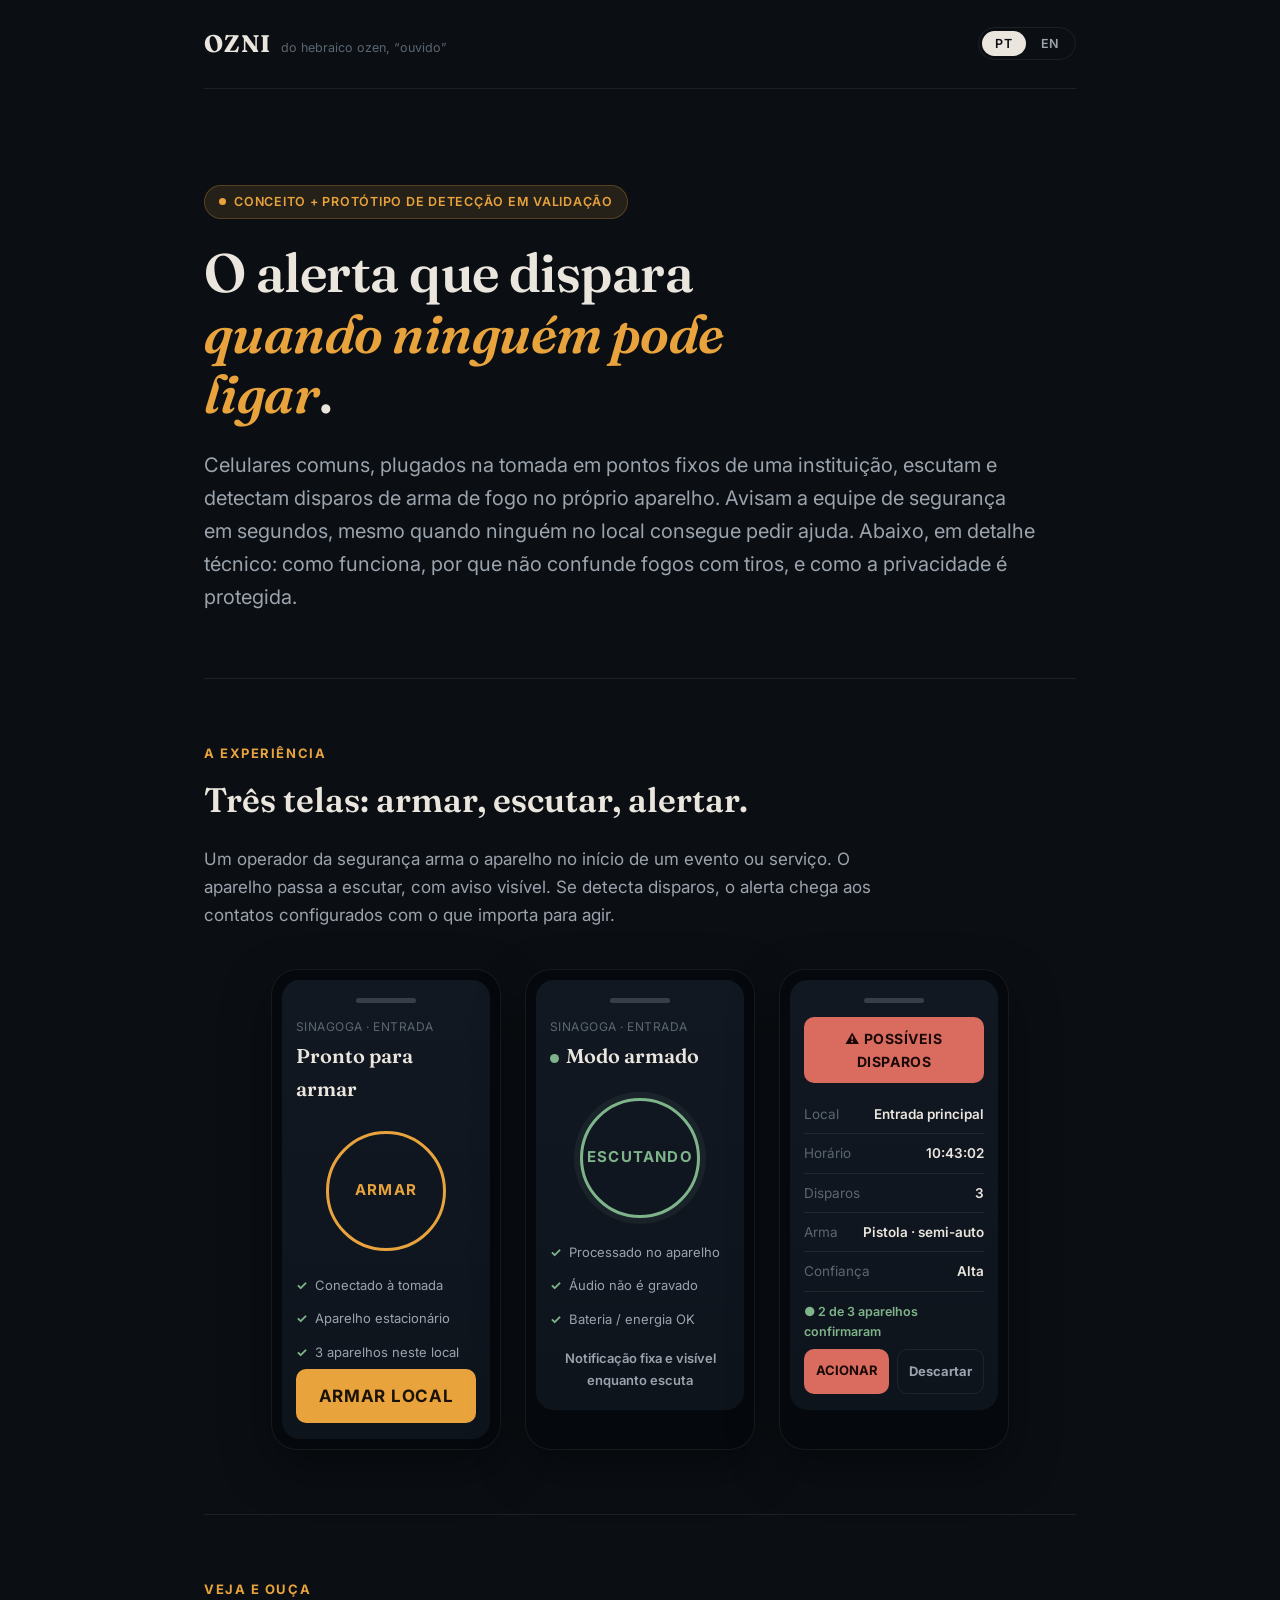
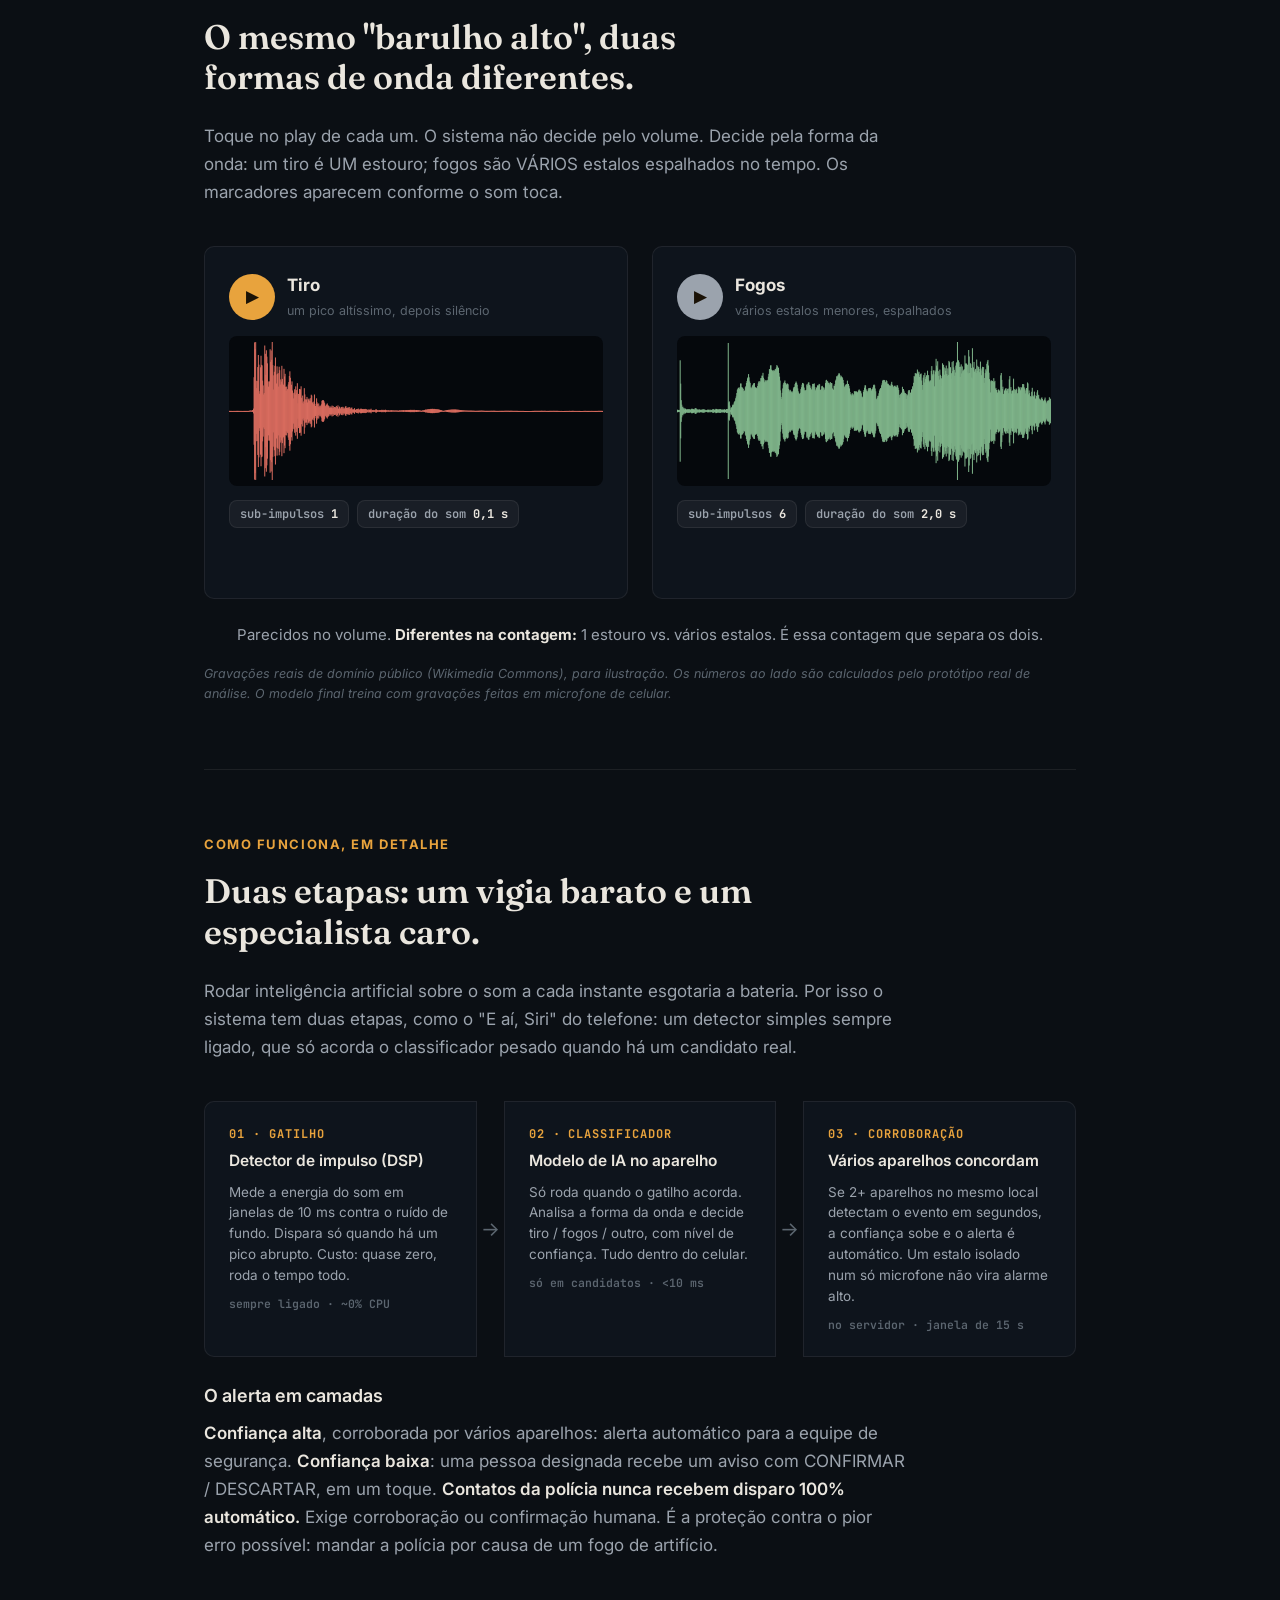
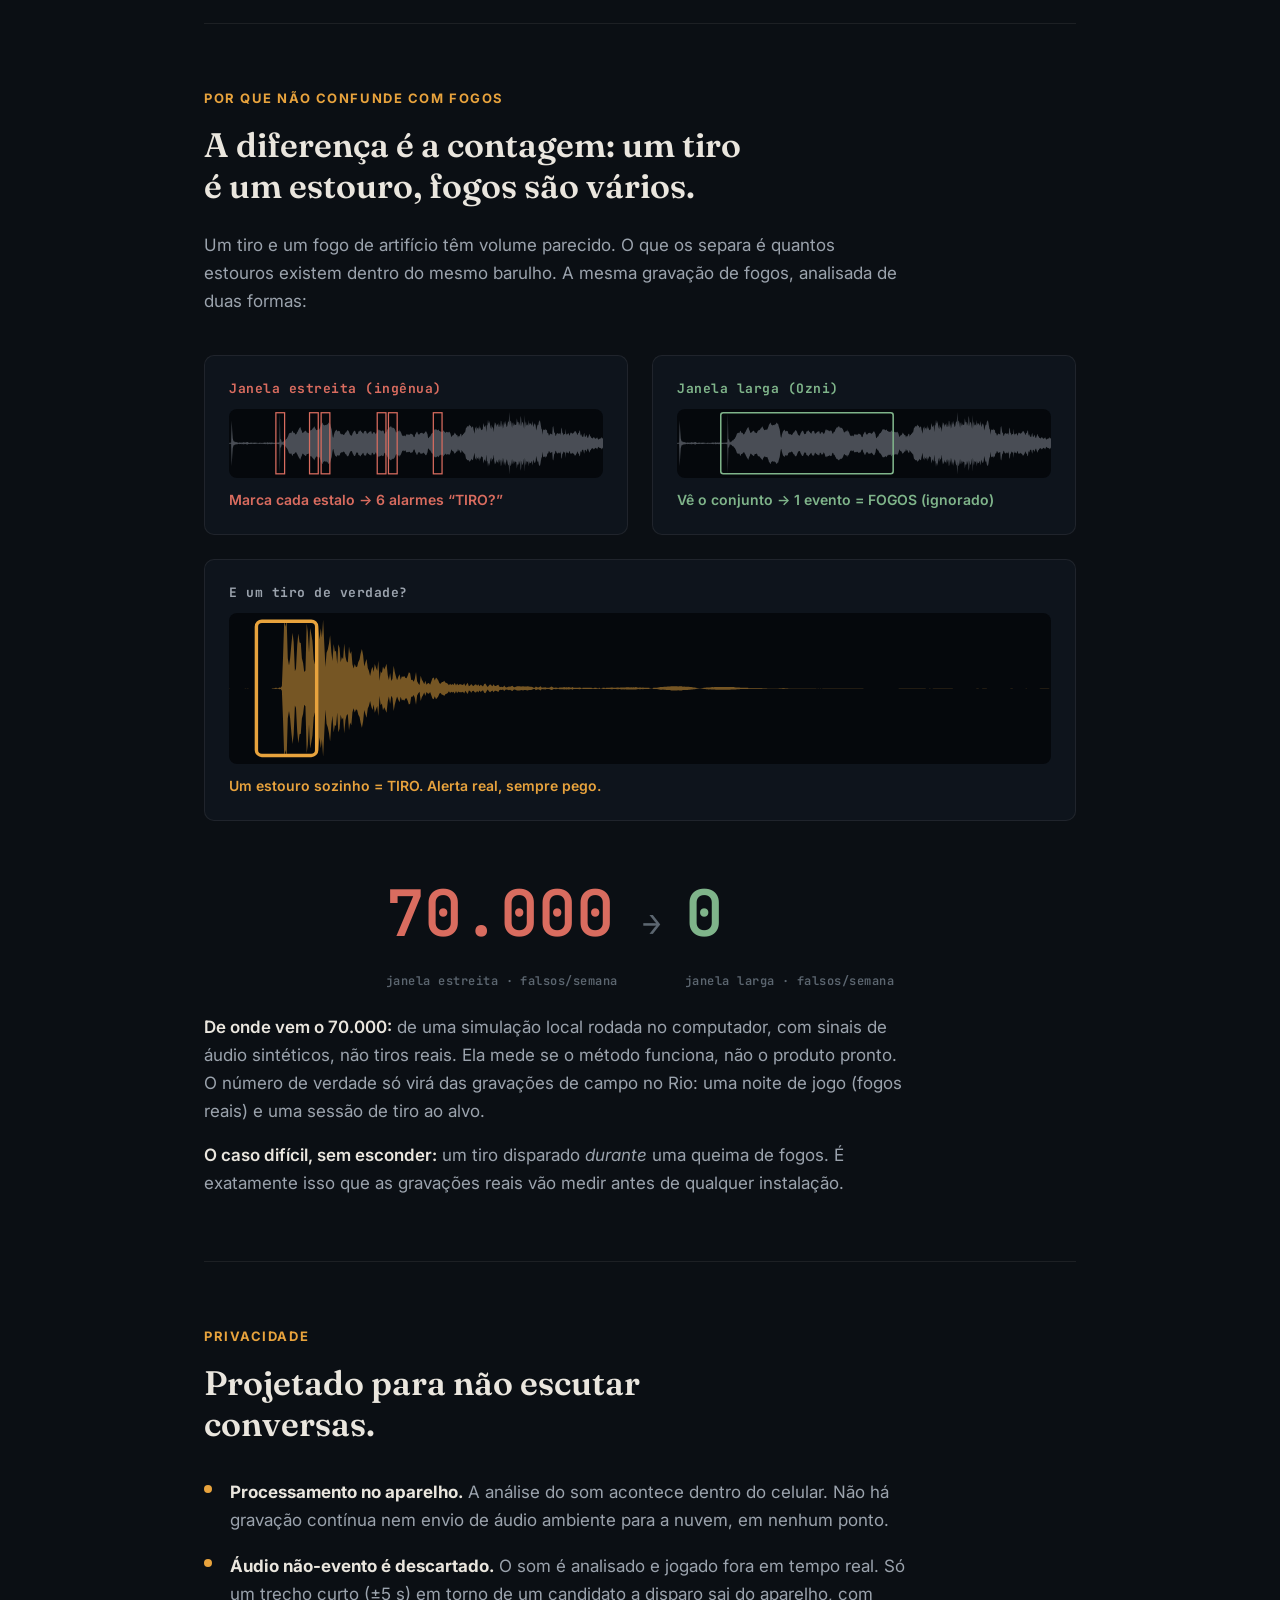
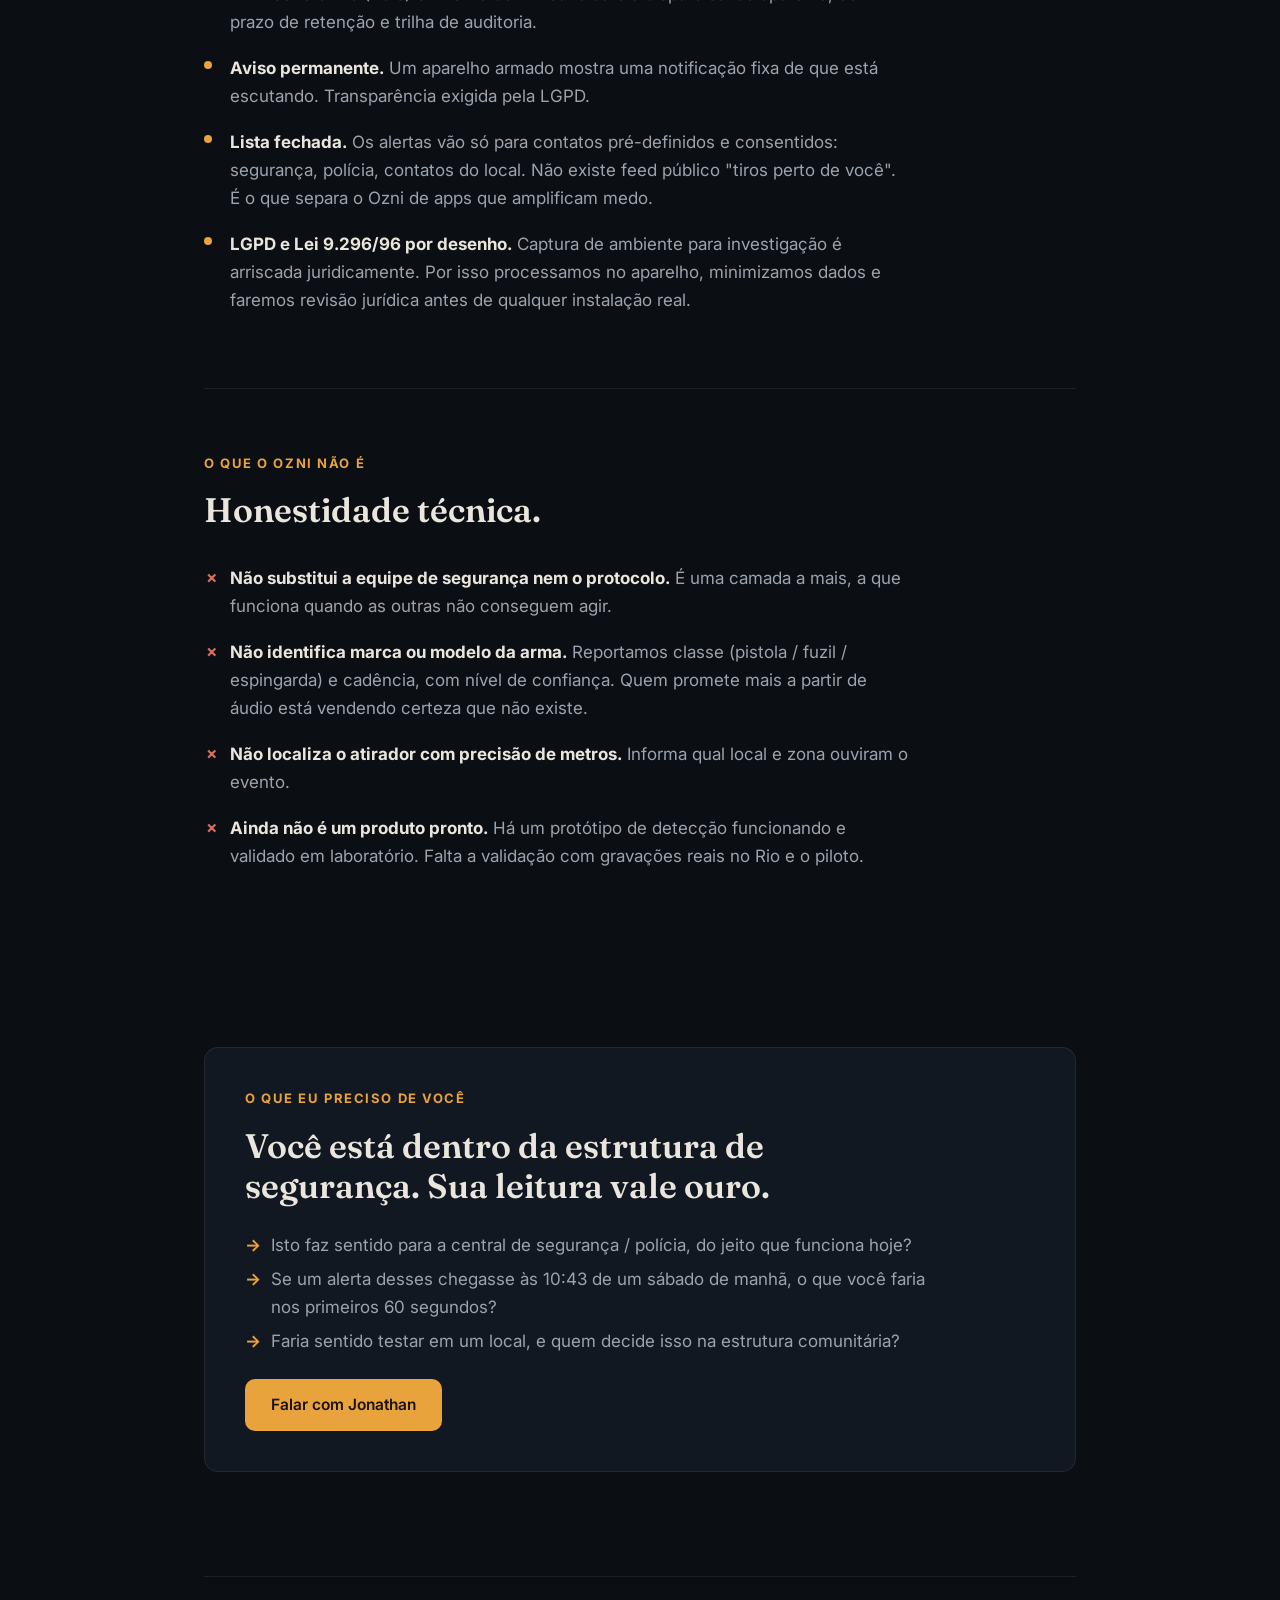
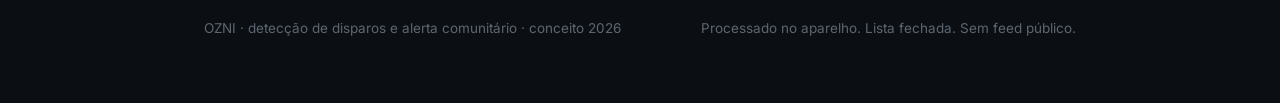
==== commit 3ca87be3: "redesign methodology: static split diagram + honest local-simulation framing for 70k" ====
--- a/index.html
+++ b/index.html
@@ -117,6 +117,17 @@
   .btn{display:inline-block;font-weight:600;font-size:15.5px;padding:13px 26px;border-radius:var(--r);text-decoration:none;background:var(--accent);color:#1A1206}
   footer{padding:var(--s4) 0 var(--s5);color:var(--faint);font-size:13.5px;border-top:1px solid var(--line);margin-top:var(--s4);display:flex;justify-content:space-between;gap:var(--s2);flex-wrap:wrap}
   @media(max-width:760px){.waves{grid-template-columns:1fr}.pipe{flex-direction:column}.stage,.stage:first-child,.stage:last-child{border-radius:var(--r)}.arrow{transform:rotate(90deg);padding:6px 0}}
+
+  .split{display:grid;grid-template-columns:1fr 1fr;gap:var(--s3);margin-top:var(--s4)}
+  .scol{background:var(--card);border:1px solid var(--line);border-radius:var(--r);padding:var(--s3)}
+  .scol-h{font:700 13px var(--mono);letter-spacing:.04em;margin-bottom:12px}
+  .scol-h.narrow{color:var(--danger)}.scol-h.wide{color:var(--ok)}
+  .wf svg{display:block;width:100%;height:auto;background:#05080C;border-radius:8px}
+  .scol-r{margin-top:12px;font-size:14px;font-weight:600;line-height:1.45}
+  .scol-r.bad{color:var(--danger)}.scol-r.good{color:var(--ok)}.scol-r.real{color:var(--accent)}
+  .gunrow{background:var(--card);border:1px solid var(--line);border-radius:var(--r);padding:var(--s3);margin-top:var(--s3)}
+  .gunrow-lab{font:700 13px var(--mono);color:var(--dim);letter-spacing:.04em;margin-bottom:12px}
+  @media(max-width:760px){.split{grid-template-columns:1fr}}
 </style>
 </head>
 <body>
@@ -220,27 +231,32 @@
 
   <section>
     <p class="kicker" data-i18n="fw_k">Por que não confunde com fogos</p>
-    <h2 data-i18n="fw_h">A prova: 70.000 alertas falsos por semana viram zero.</h2>
-    <p class="prose" data-i18n="fw_p1">No Rio, fogos estouram toda semana: gol de futebol, festa, sinalização. Aqui está, passo a passo, o erro que derruba sistemas como este, e a correção. Toque em rodar e veja a mesma rua de áudio analisada de duas formas.</p>
-    <div class="method">
-      <div class="mhead">
-        <span class="mmode" id="m-mode" data-i18n="m_idle">pronto</span>
-        <div class="mcounters">
-          <span class="mc false"><span data-i18n="m_false">alarmes falsos</span><b id="m-false">0</b></span>
-          <span class="mc true"><span data-i18n="m_true">tiros reais</span><b id="m-true">0</b></span>
-        </div>
-        <button class="mbtn" id="m-run" data-i18n="m_run">▶ Rodar simulação</button>
+    <h2 data-i18n="fw_h">A diferença é a contagem: um tiro é um estouro, fogos são vários.</h2>
+    <p class="prose" data-i18n="fw_p1">Um tiro e um fogo de artifício têm volume parecido. O que os separa é quantos estouros existem dentro do mesmo barulho. A mesma gravação de fogos, analisada de duas formas:</p>
+    <div class="split">
+      <div class="scol">
+        <div class="scol-h narrow" data-i18n="sp_nh">Janela estreita (ingênua)</div>
+        <div class="wf" id="wf-narrow"></div>
+        <div class="scol-r bad" data-i18n="sp_nr">Marca cada estalo → 6 alarmes “TIRO?”</div>
       </div>
-      <canvas id="cv-method" height="150"></canvas>
-      <p class="mcap" id="m-cap" data-i18n="m_cap0">Uma rua de áudio: 3 sequências de fogos (cinza) e 1 tiro real (laranja). Toque em rodar.</p>
+      <div class="scol">
+        <div class="scol-h wide" data-i18n="sp_wh">Janela larga (Ozni)</div>
+        <div class="wf" id="wf-wide"></div>
+        <div class="scol-r good" data-i18n="sp_wr">Vê o conjunto → 1 evento = FOGOS (ignorado)</div>
+      </div>
+    </div>
+    <div class="gunrow">
+      <div class="gunrow-lab" data-i18n="sp_gl">E um tiro de verdade?</div>
+      <div class="wf" id="wf-gun"></div>
+      <div class="scol-r real" data-i18n="sp_gr">Um estouro sozinho = TIRO. Alerta real, sempre pego.</div>
     </div>
     <div class="bignum">
-      <div><span class="n before" id="bn-before">70.000</span><span class="lab" data-i18n="bn_before">janela estreita · falsos/semana</span></div>
+      <div><span class="n before">70.000</span><span class="lab" data-i18n="bn_before">janela estreita · falsos/semana</span></div>
       <span class="arw">→</span>
-      <div><span class="n after" id="bn-after">0</span><span class="lab" data-i18n="bn_after">janela larga · falsos/semana</span></div>
-    </div>
-    <p class="prose" style="margin-top:var(--s4)" data-i18n-html="fw_p2"><strong>O que muda entre os dois:</strong> a janela estreita olha só o instante do estouro, então cada estalo de um fogo parece um tiro separado e o alarme dispara dezenas de vezes. A janela larga olha a vizinhança inteira e conta os sub-impulsos: "isto é um estouro sozinho, ou parte de uma sequência de estalos?". Um estouro sozinho é tiro. Vários estalos são fogos.</p>
-    <p class="prose" style="margin-top:var(--s2)" data-i18n-html="fw_p3"><strong>Honestidade:</strong> o número 70.000 vem do nosso teste com sinais sintéticos, e o caso genuinamente difícil é um tiro <em>durante</em> uma queima de fogos. Não escondemos isso. É exatamente o que as gravações reais (uma noite de jogo + uma sessão de tiro ao alvo) vão medir antes de qualquer instalação.</p>
+      <div><span class="n after">0</span><span class="lab" data-i18n="bn_after">janela larga · falsos/semana</span></div>
+    </div>
+    <p class="prose" style="margin-top:var(--s3)" data-i18n-html="fw_sim"><strong>De onde vem o 70.000:</strong> de uma simulação local rodada no computador, com sinais de áudio sintéticos, não tiros reais. Ela mede se o método funciona, não o produto pronto. O número de verdade só virá das gravações de campo no Rio: uma noite de jogo (fogos reais) e uma sessão de tiro ao alvo.</p>
+    <p class="prose" style="margin-top:var(--s2)" data-i18n-html="fw_hard"><strong>O caso difícil, sem esconder:</strong> um tiro disparado <em>durante</em> uma queima de fogos. É exatamente isso que as gravações reais vão medir antes de qualquer instalação.</p>
   </section>
 
   <section>
@@ -415,12 +431,30 @@
 function initViz(){
   setupWave('cv-gun','play-gun',VIZ.gun,'#D96C5F','vt-gun','gun');
   setupWave('cv-fw','play-fw',VIZ.fw,'#7FB48A','vt-fw','fw');
-  setupMethod();
+  renderSplit();
 }
 var _rt;
 window.addEventListener('load',initViz);
 window.addEventListener('resize',function(){ clearTimeout(_rt); _rt=setTimeout(initViz,250); });
 
+
+function renderSplit(){
+  function area(wave,W,H){var mid=H/2,n=wave.length,st=W/(n-1),d="M0 "+mid.toFixed(1),i;
+    for(i=0;i<n;i++) d+=" L"+(i*st).toFixed(1)+" "+(mid-wave[i]*(mid-5)).toFixed(1);
+    for(i=n-1;i>=0;i--) d+=" L"+(i*st).toFixed(1)+" "+(mid+wave[i]*(mid-5)).toFixed(1);
+    return d+" Z";}
+  function svg(wave,markers,mode){var W=600,H=110,s='<svg viewBox="0 0 '+W+' '+H+'" preserveAspectRatio="none">';
+    var fill=mode==='gun'?'rgba(232,163,61,.5)':'rgba(155,163,173,.45)';
+    s+='<path d="'+area(wave,W,H)+'" fill="'+fill+'"/>';
+    if(mode==='narrow'){markers.forEach(function(m){var x=m*W;s+='<rect x="'+(x-7)+'" y="6" width="14" height="'+(H-12)+'" fill="none" stroke="#D96C5F" stroke-width="2"/>';});}
+    else{var lo=Math.min.apply(null,markers),hi=Math.max.apply(null,markers);var x0=lo*W-(mode==='gun'?22:12),x1=hi*W+(mode==='gun'?22:12);var col=mode==='gun'?'#E8A33D':'#7FB48A';
+      s+='<rect x="'+x0+'" y="6" width="'+(x1-x0)+'" height="'+(H-12)+'" rx="4" fill="none" stroke="'+col+'" stroke-width="2.5"/>';}
+    return s+'</svg>';}
+  var n=document.getElementById('wf-narrow'),w=document.getElementById('wf-wide'),g=document.getElementById('wf-gun');
+  if(n)n.innerHTML=svg(VIZ.fw.wave,VIZ.fw.markers,'narrow');
+  if(w)w.innerHTML=svg(VIZ.fw.wave,VIZ.fw.markers,'wide');
+  if(g)g.innerHTML=svg(VIZ.gun.wave,VIZ.gun.markers,'gun');
+}
 var EN={
  meaning:'from the Hebrew ozen, “ear”',
  status:'Concept + detection prototype in validation',
@@ -444,8 +478,8 @@
  st3_h:'Several devices agree', st3_p:'If 2+ devices at the same site detect the event within seconds, confidence rises and the alert is automatic. A lone pop on a single mic does not become a high alarm.', st3_c:'server side · 15 s window',
  tier_h:'The tiered alert',
  tier_p:'<strong>High confidence</strong>, corroborated by several devices: automatic alert to the security team. <strong>Low confidence</strong>: a designated person gets a CONFIRM / DISMISS prompt, one tap. <strong>Police contacts never get a fully automatic alert.</strong> It takes corroboration or human confirmation. This is the protection against the worst possible error: sending police because of a firework.',
- fw_k:'Why it does not confuse fireworks', fw_h:'The proof: 70,000 false alerts a week become zero.',
- fw_p1:'In Rio, fireworks go off every week: a football goal, a party, signaling. Here, step by step, is the error that sinks systems like this, and the fix. Tap run and watch the same street of audio analyzed two ways.',
+ fw_k:'Why it does not confuse fireworks', fw_h:'The difference is the count: a gunshot is one bang, fireworks are many.', sp_nh:'Narrow window (naive)', sp_nr:'Flags every pop → 6 “GUNSHOT?” alarms', sp_wh:'Wide window (Ozni)', sp_wr:'Sees the group → 1 event = FIREWORKS (ignored)', sp_gl:'And a real gunshot?', sp_gr:'A lone bang = GUNSHOT. A real alert, always caught.', fw_sim:'<strong>Where the 70,000 comes from:</strong> a local simulation run on a computer with synthetic audio signals, not real gunshots. It measures whether the method works, not the finished product. The real number will only come from field recordings in Rio: a match night (real fireworks) and a shooting-range session.', fw_hard:'<strong>The hard case, not hidden:</strong> a gunshot fired <em>during</em> a fireworks display. That is exactly what the real recordings will measure before any install.',
+ fw_p1:'A gunshot and a firework are about equally loud. What separates them is how many bangs live inside the same noise. The same fireworks recording, analyzed two ways:',
  m_idle:'ready', m_false:'false alerts', m_true:'real gunshots', m_run:'▶ Run simulation',
  m_cap0:'A street of audio: 3 firework bursts (gray) and 1 real gunshot (orange). Tap run.',
  bn_before:'narrow window · false/week', bn_after:'wide window · false/week',
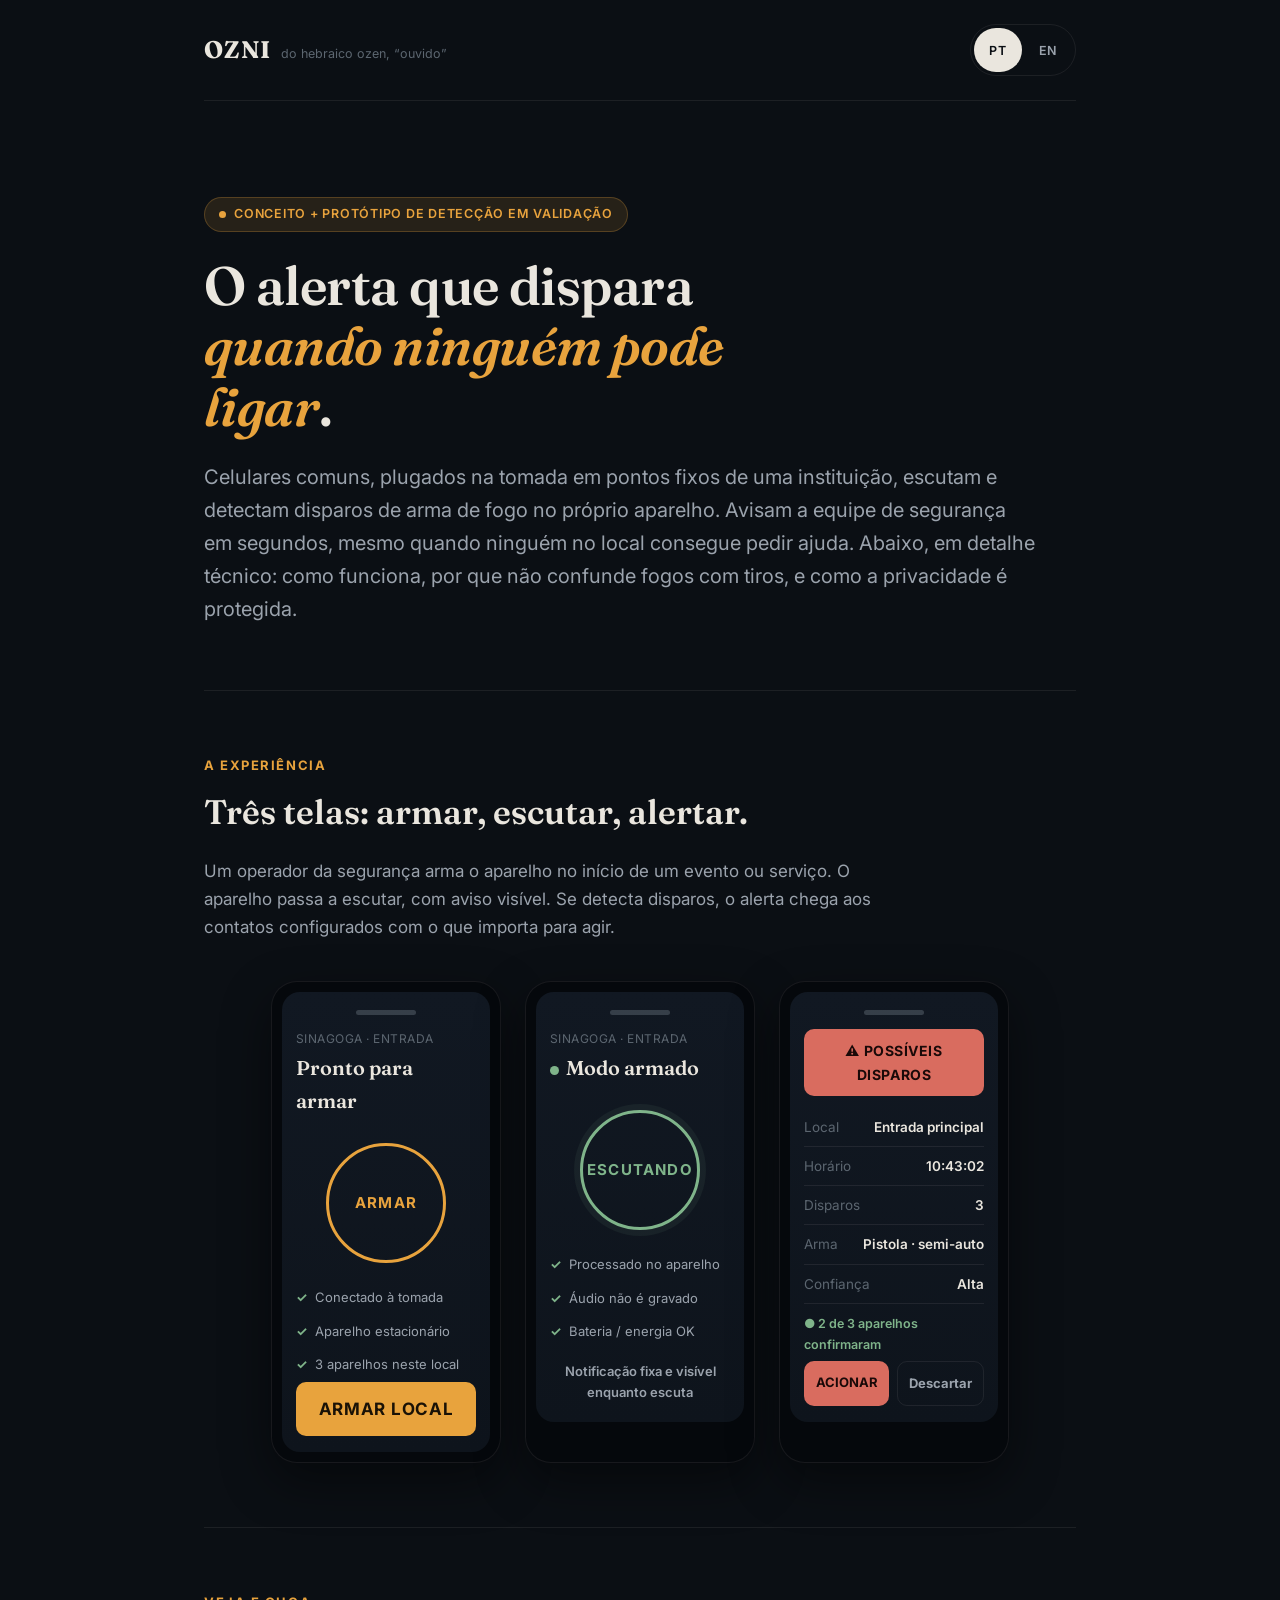
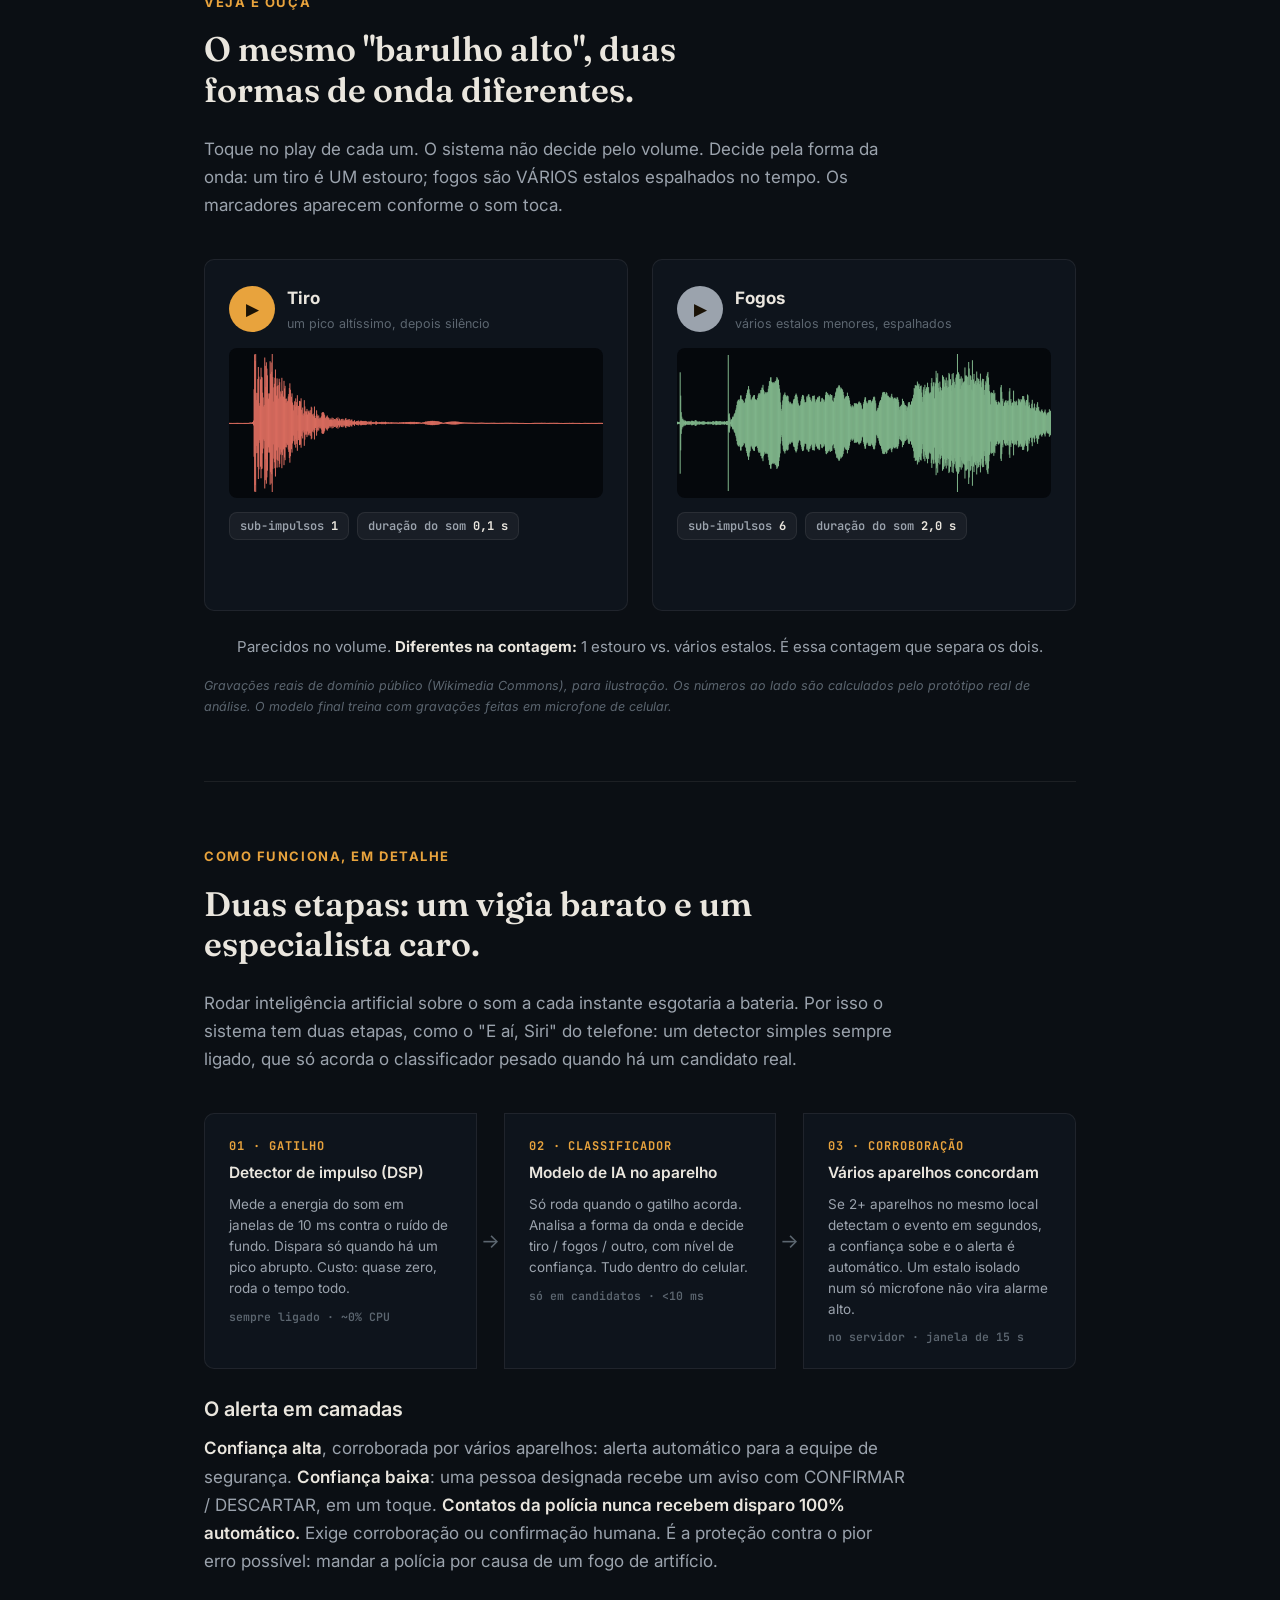
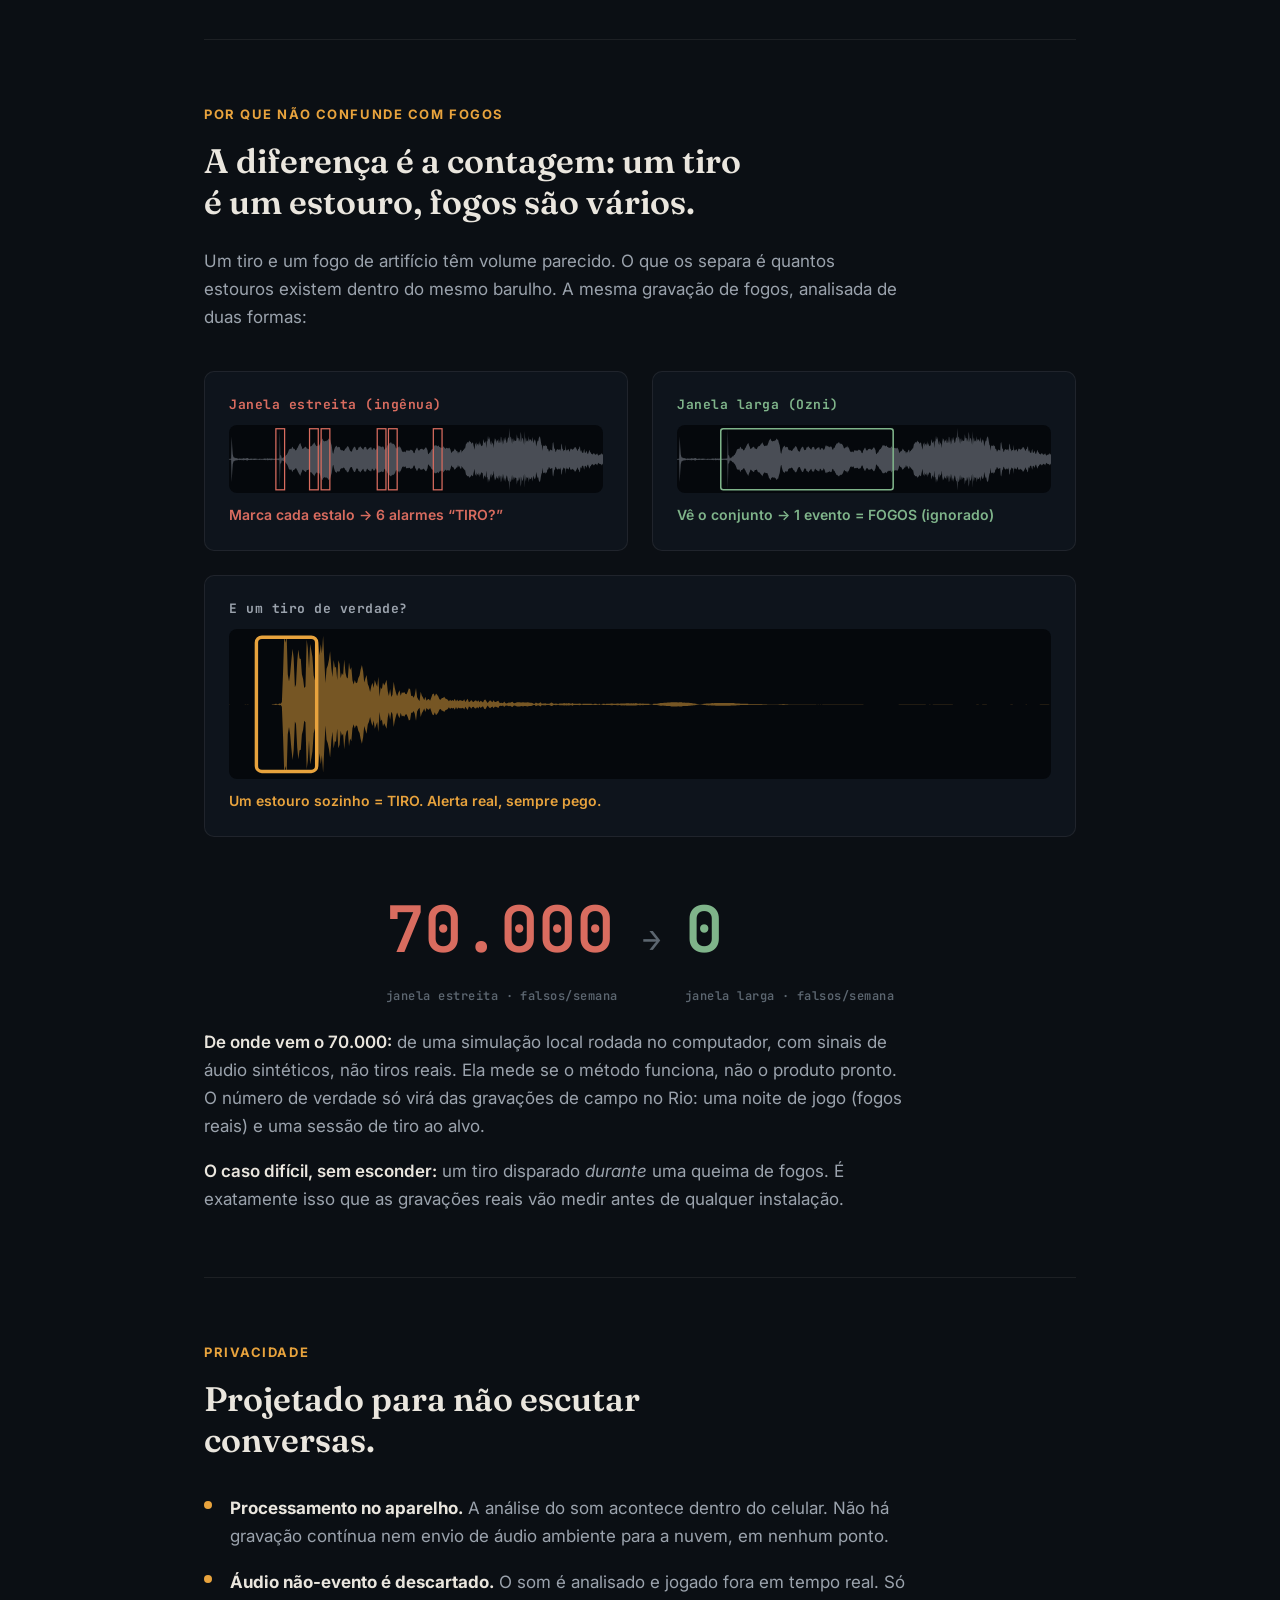
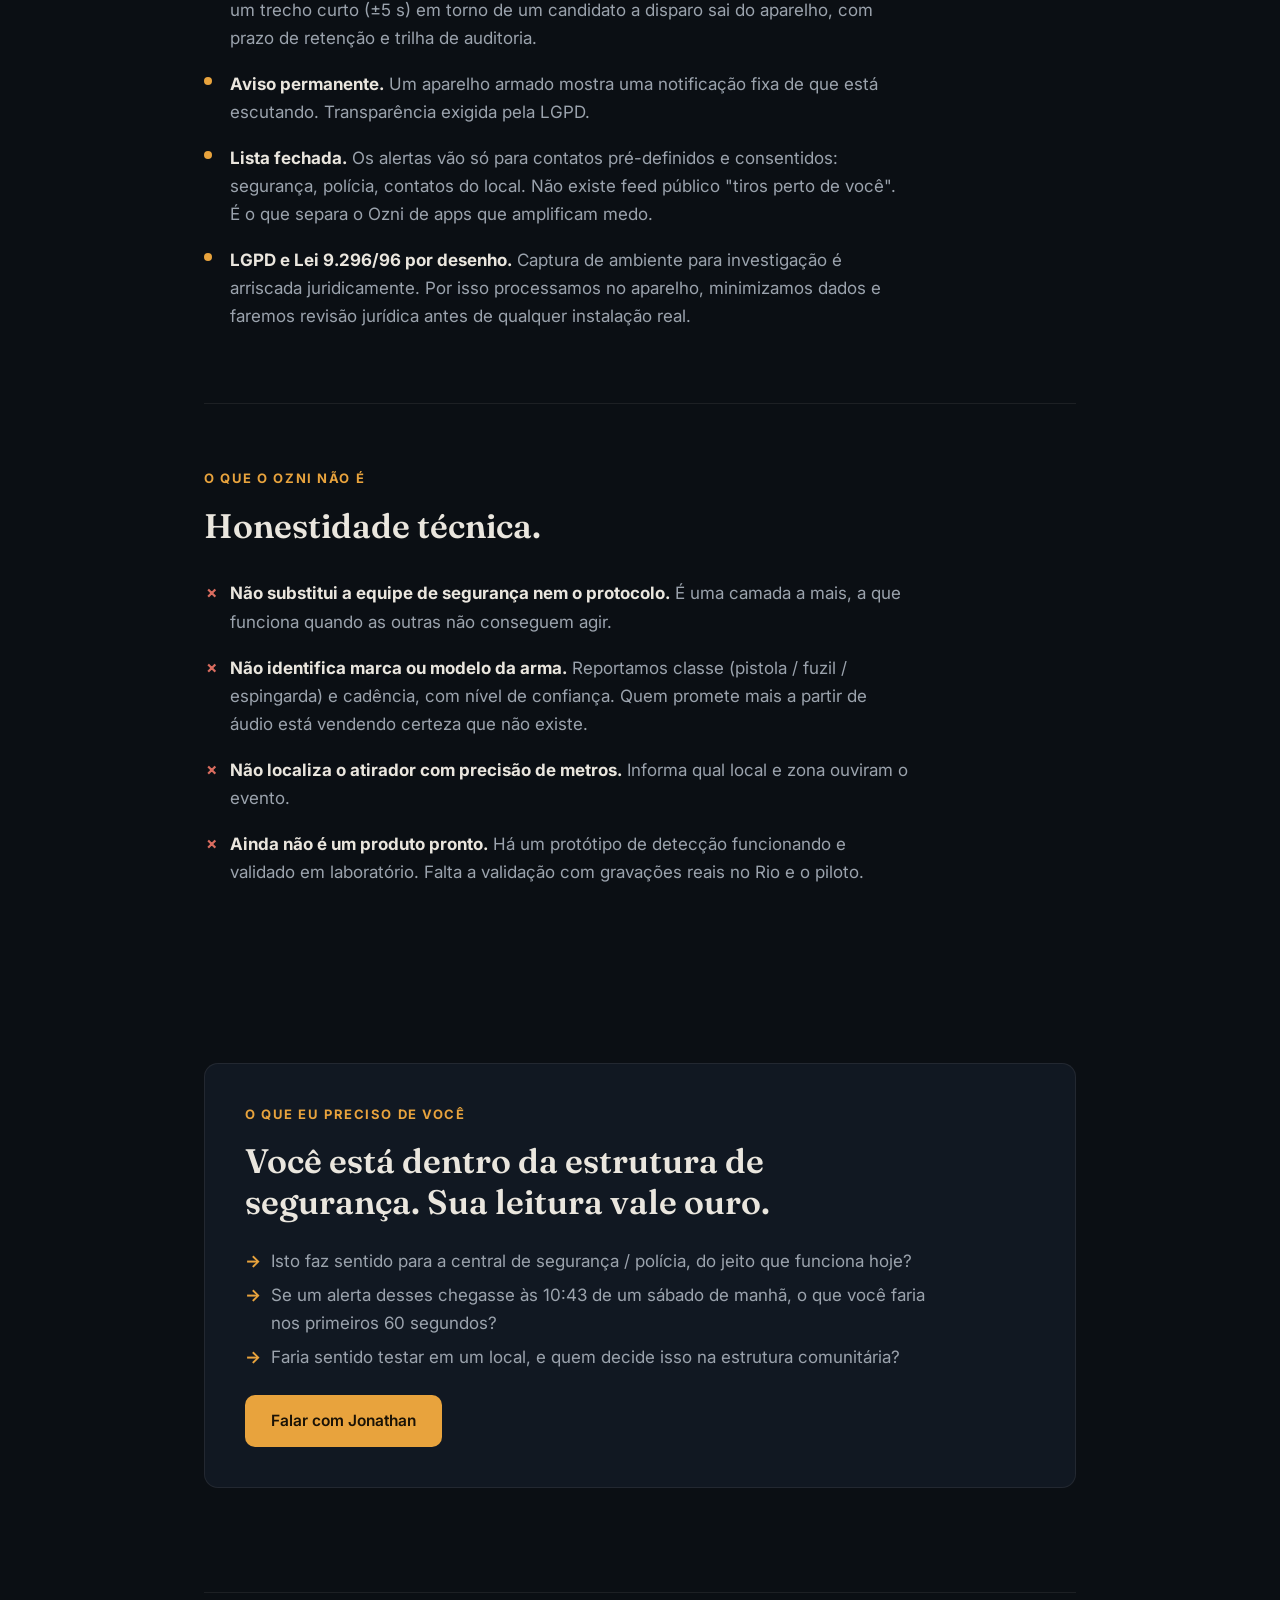
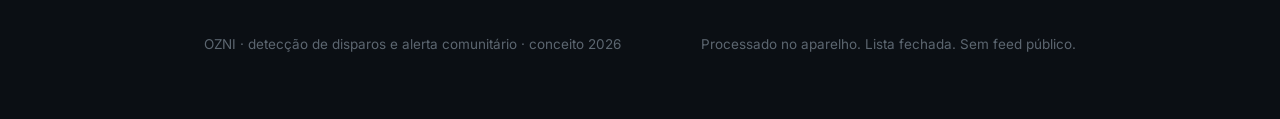
==== commit 9d28b11f: "design-review fixes: 44px lang toggle, reduced-motion, H3 hierarchy, svg font" ====
--- a/index.html
+++ b/index.html
@@ -17,7 +17,7 @@
   }
   *{margin:0;padding:0;box-sizing:border-box}
   html{scroll-behavior:smooth}
-  @media(prefers-reduced-motion:reduce){html{scroll-behavior:auto}}
+  @media(prefers-reduced-motion:reduce){html{scroll-behavior:auto}.pulse{animation:none}}
   body{background:var(--bg);color:var(--ink);font-family:var(--body);font-size:17px;line-height:1.65;-webkit-font-smoothing:antialiased}
   .wrap{max-width:920px;margin:0 auto;padding:0 var(--s3)}
   header{display:flex;align-items:center;justify-content:space-between;padding:var(--s3) 0;border-bottom:1px solid var(--line);flex-wrap:wrap;gap:var(--s2)}
@@ -25,7 +25,7 @@
   .mark{font-family:var(--disp);font-weight:700;font-size:24px;letter-spacing:.04em}
   .meaning{font-size:12.5px;color:var(--faint)}
   .lang{display:flex;gap:2px;border:1px solid var(--line);border-radius:999px;padding:3px}
-  .lang button{font:600 12.5px var(--body);letter-spacing:.06em;padding:5px 13px;border:none;border-radius:999px;background:transparent;color:var(--dim);cursor:pointer}
+  .lang button{font:600 12.5px var(--body);letter-spacing:.06em;padding:0 15px;min-height:44px;display:flex;align-items:center;border:none;border-radius:999px;background:transparent;color:var(--dim);cursor:pointer}
   .lang button[aria-pressed="true"]{background:var(--ink);color:var(--bg)}
   .lang button:focus-visible{outline:2px solid var(--accent);outline-offset:2px}
   .status{display:inline-flex;align-items:center;gap:8px;font-size:12.5px;font-weight:600;letter-spacing:.06em;text-transform:uppercase;color:var(--accent);background:var(--accent-dim);border:1px solid rgba(232,163,61,.25);padding:6px 14px;border-radius:999px;margin-bottom:var(--s3)}
@@ -37,7 +37,7 @@
   .lede{margin-top:var(--s3);font-size:clamp(17px,2vw,20px);color:var(--dim);max-width:var(--measure)}
   .kicker{font-size:13px;font-weight:700;letter-spacing:.12em;text-transform:uppercase;color:var(--accent);margin-bottom:var(--s2)}
   h2{font-family:var(--disp);font-weight:600;font-size:clamp(25px,3.3vw,34px);line-height:1.2;max-width:24ch;margin-bottom:var(--s3)}
-  h3{font-size:18px;font-weight:600;margin:var(--s3) 0 var(--s1)}
+  h3{font-size:20px;font-weight:600;margin:var(--s3) 0 var(--s1)}
   .prose{max-width:var(--measure);color:var(--dim)}
   .prose strong{color:var(--ink);font-weight:600}
   .prose+.prose{margin-top:var(--s2)}
@@ -69,7 +69,7 @@
   .wcard.fw .playbtn{background:var(--dim)}
   .playbtn:focus-visible{outline:2px solid var(--ink);outline-offset:2px}
   .wlabel{font-weight:700;font-size:17px}.wlabel small{display:block;font-weight:400;font-size:12.5px;color:var(--faint);margin-top:2px}
-  canvas{display:block;width:100%;border-radius:8px;background:#05080C}
+  canvas{display:block;width:100%;border-radius:8px;background:#05080C}svg{font-family:var(--body)}
   .chips{display:flex;gap:8px;margin-top:14px;flex-wrap:wrap}
   .chip{font:600 12px var(--mono);padding:5px 10px;border-radius:8px;background:rgba(234,230,222,.05);border:1px solid var(--line);color:var(--dim)}
   .chip b{color:var(--ink)}
@@ -367,65 +367,6 @@
       requestAnimationFrame(frame);
     });
   });
-}
-
-function setupMethod(){
-  var cv=document.getElementById('cv-method'); fitCanvas(cv,150);
-  var ctx=cv.getContext('2d'), T=VIZ.timeline, pops=T.pops, gunX=0.36;
-  var groups=T.events.map(function(e){return {type:e.type,x:e.x,pops:e.type==='fireworks'?e.pops:1};});
-  function bg(){ var w=cv._w,h=cv._h,mid=h/2; ctx.clearRect(0,0,w,h);
-    ctx.fillStyle='#3A434E'; pops.forEach(function(x){ ctx.fillRect(x*w-1,mid-22,2,44); });
-    ctx.fillStyle='#E8A33D'; ctx.fillRect(gunX*w-2,mid-46,4,92);
-    return {w:w,h:h,mid:mid};
-  }
-  bg();
-  var run=document.getElementById('m-run'),mode=document.getElementById('m-mode'),
-      capEl=document.getElementById('m-cap'),fEl=document.getElementById('m-false'),tEl=document.getElementById('m-true');
-  var running=false,started=false,mw=0.02;
-  function L(){ return document.documentElement.lang==='en'?'en':'pt'; }
-  var TX={
-    narrow:{pt:'JANELA ESTREITA (ingênua)',en:'NARROW WINDOW (naive)'},
-    wide:{pt:'JANELA LARGA (Ozni)',en:'WIDE WINDOW (Ozni)'},
-    capN:{pt:'Janela estreita: cada estalo vira um "tiro?". O contador de falsos dispara.',en:'Narrow window: each pop reads as a "gunshot?". The false counter climbs.'},
-    capP:{pt:'No teste real, isso projeta cerca de 70.000 alarmes falsos por semana.',en:'In the real test, this projects to about 70,000 false alerts per week.'},
-    capW:{pt:'Janela larga: conta os sub-impulsos. Sequência de estalos = FOGOS (ignorado). Estouro sozinho = TIRO.',en:'Wide window: it counts sub-impulses. A crackle = FIREWORKS (ignored). A lone bang = GUNSHOT.'},
-    capD:{pt:'Mesma rua de áudio. Zero alarmes falsos, e o tiro real continua sendo pego.',en:'Same audio street. Zero false alerts, and the real gunshot is still caught.'}
-  };
-  function sweep(dur,onframe,done){ var t0=null;
-    function fr(ts){ if(!t0)t0=ts; var p=Math.min(1,(ts-t0)/dur); var d=bg();
-      var cx=p*d.w, ww=mw*d.w; ctx.strokeStyle='rgba(234,230,222,.55)'; ctx.lineWidth=1.5; ctx.strokeRect(cx-ww/2,6,ww,d.h-12);
-      onframe(p,d); if(p<1) requestAnimationFrame(fr); else done();
-    } requestAnimationFrame(fr);
-  }
-  function go(){
-    if(running) return; running=true; fEl.textContent='0'; tEl.textContent='0';
-    document.getElementById('bn-after').style.opacity=.2; document.getElementById('bn-before').textContent='0';
-    mode.textContent=TX.narrow[L()]; capEl.innerHTML=TX.capN[L()]; mw=0.02;
-    var fc=0,tc=0,hf={},hg=false;
-    sweep(2600,function(p,d){
-      pops.forEach(function(x,i){ if(!hf[i] && Math.abs(x-p)<0.012){ hf[i]=1; fc++; fEl.textContent=fc;
-        ctx.fillStyle='#D96C5F'; ctx.fillRect(x*d.w-2,d.mid-26,4,52);} });
-      if(!hg && Math.abs(gunX-p)<0.012){ hg=true; tc++; tEl.textContent=tc; }
-    },function(){
-      capEl.innerHTML='<b>'+TX.capP[L()]+'</b>';
-      var bn=document.getElementById('bn-before'),v=0;
-      var iv=setInterval(function(){ v+=3500; if(v>=70000){v=70000;clearInterval(iv);setTimeout(phase2,800);} bn.textContent=v.toLocaleString(L()==='en'?'en-US':'pt-BR'); },40);
-    });
-    function phase2(){ mode.textContent=TX.wide[L()]; capEl.innerHTML=TX.capW[L()]; mw=0.12; var cl={},tc2=0;
-      sweep(2800,function(p,d){
-        groups.forEach(function(g,gi){ if(!cl[gi] && Math.abs(g.x-p)<0.02){ cl[gi]=1; var px=g.x*d.w;
-          if(g.type==='fireworks'){ ctx.fillStyle='rgba(127,180,138,.18)'; ctx.fillRect(px-0.06*d.w,8,0.12*d.w,d.h-16);
-            ctx.fillStyle='#7FB48A'; ctx.font='600 11px JetBrains Mono,monospace'; ctx.fillText(g.pops+' → FOGOS',px-30,d.h-3); }
-          else { ctx.fillStyle='#E8A33D'; ctx.font='600 11px JetBrains Mono,monospace'; ctx.fillText('1 → TIRO',px-20,d.h-3); tc2++; tEl.textContent=tc2; }
-        }});
-      },function(){ capEl.innerHTML='<b>'+TX.capD[L()]+'</b>'; document.getElementById('bn-after').style.opacity=1; running=false; });
-    }
-  }
-  run.addEventListener('click',go);
-  if('IntersectionObserver' in window){
-    var io=new IntersectionObserver(function(es){ es.forEach(function(e){ if(e.isIntersecting && !started){ started=true; setTimeout(go,400);} }); },{threshold:.5});
-    io.observe(cv);
-  }
 }
 
 function initViz(){
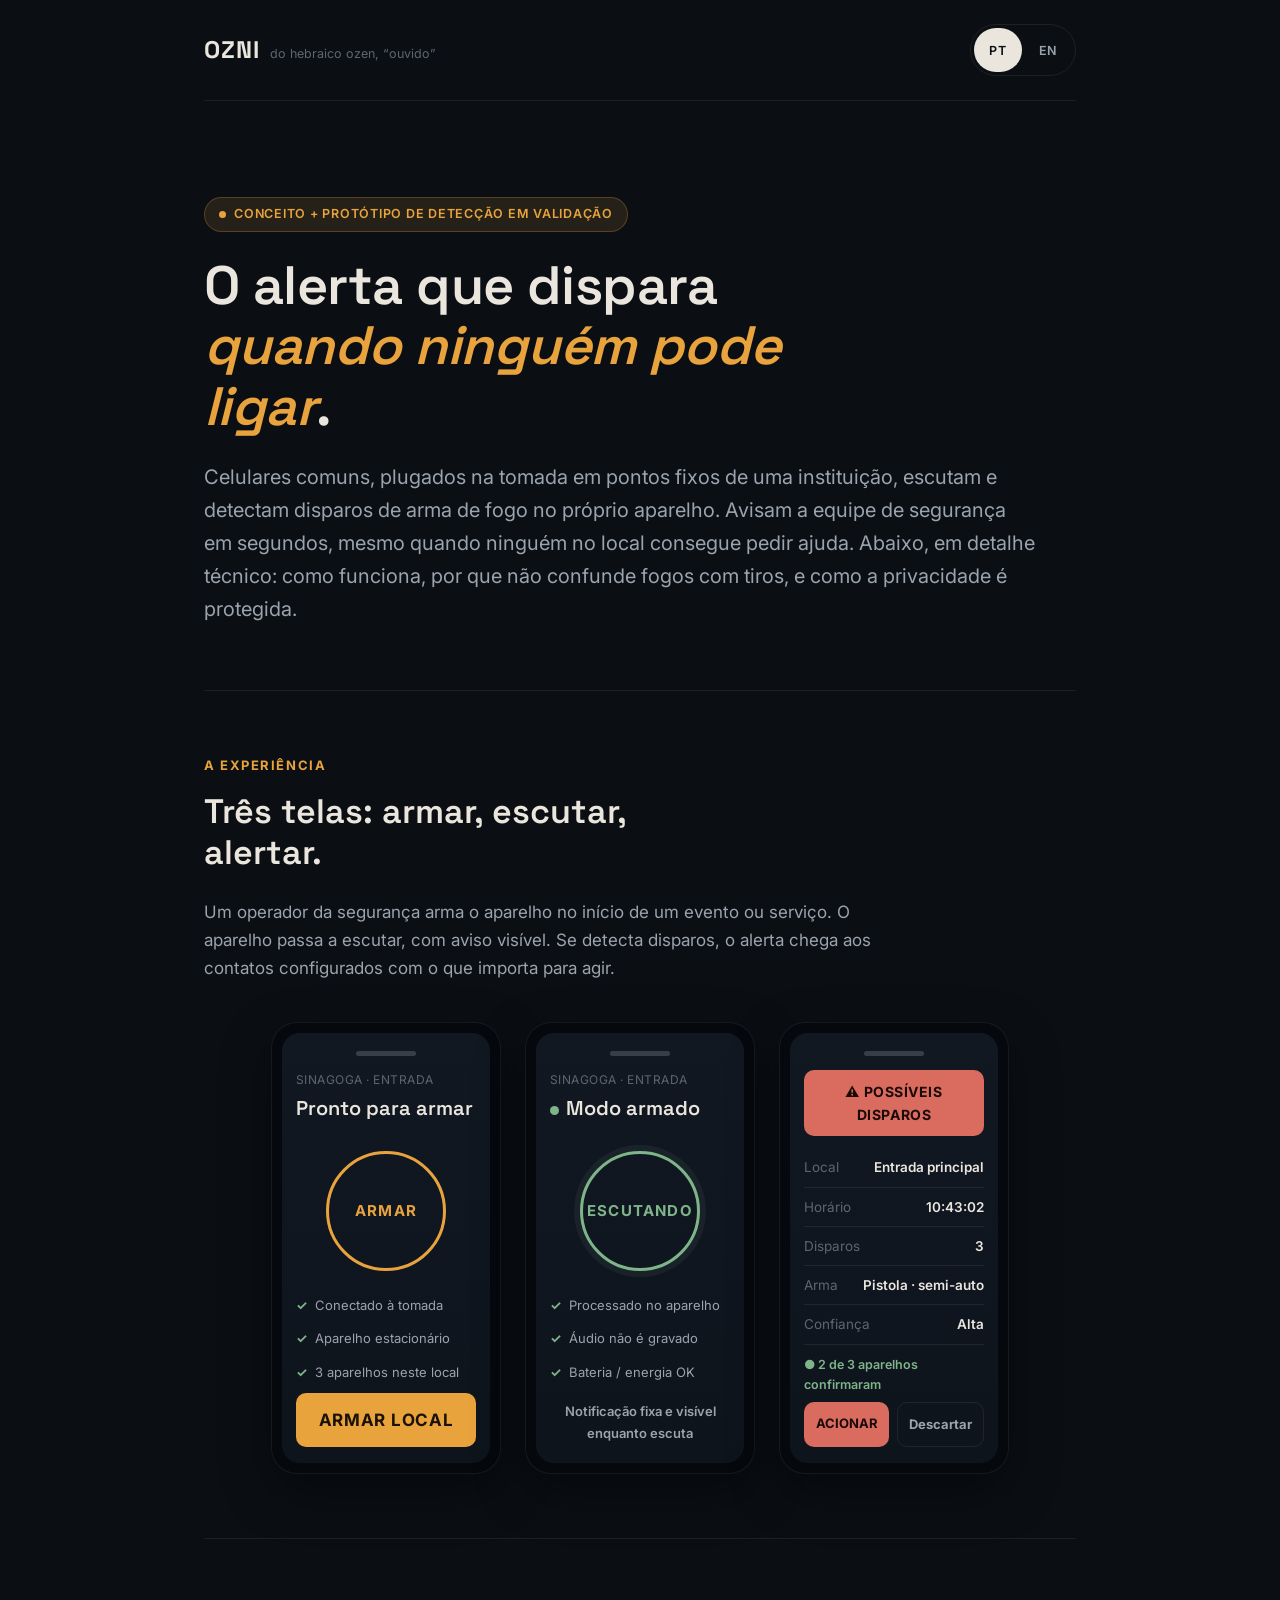
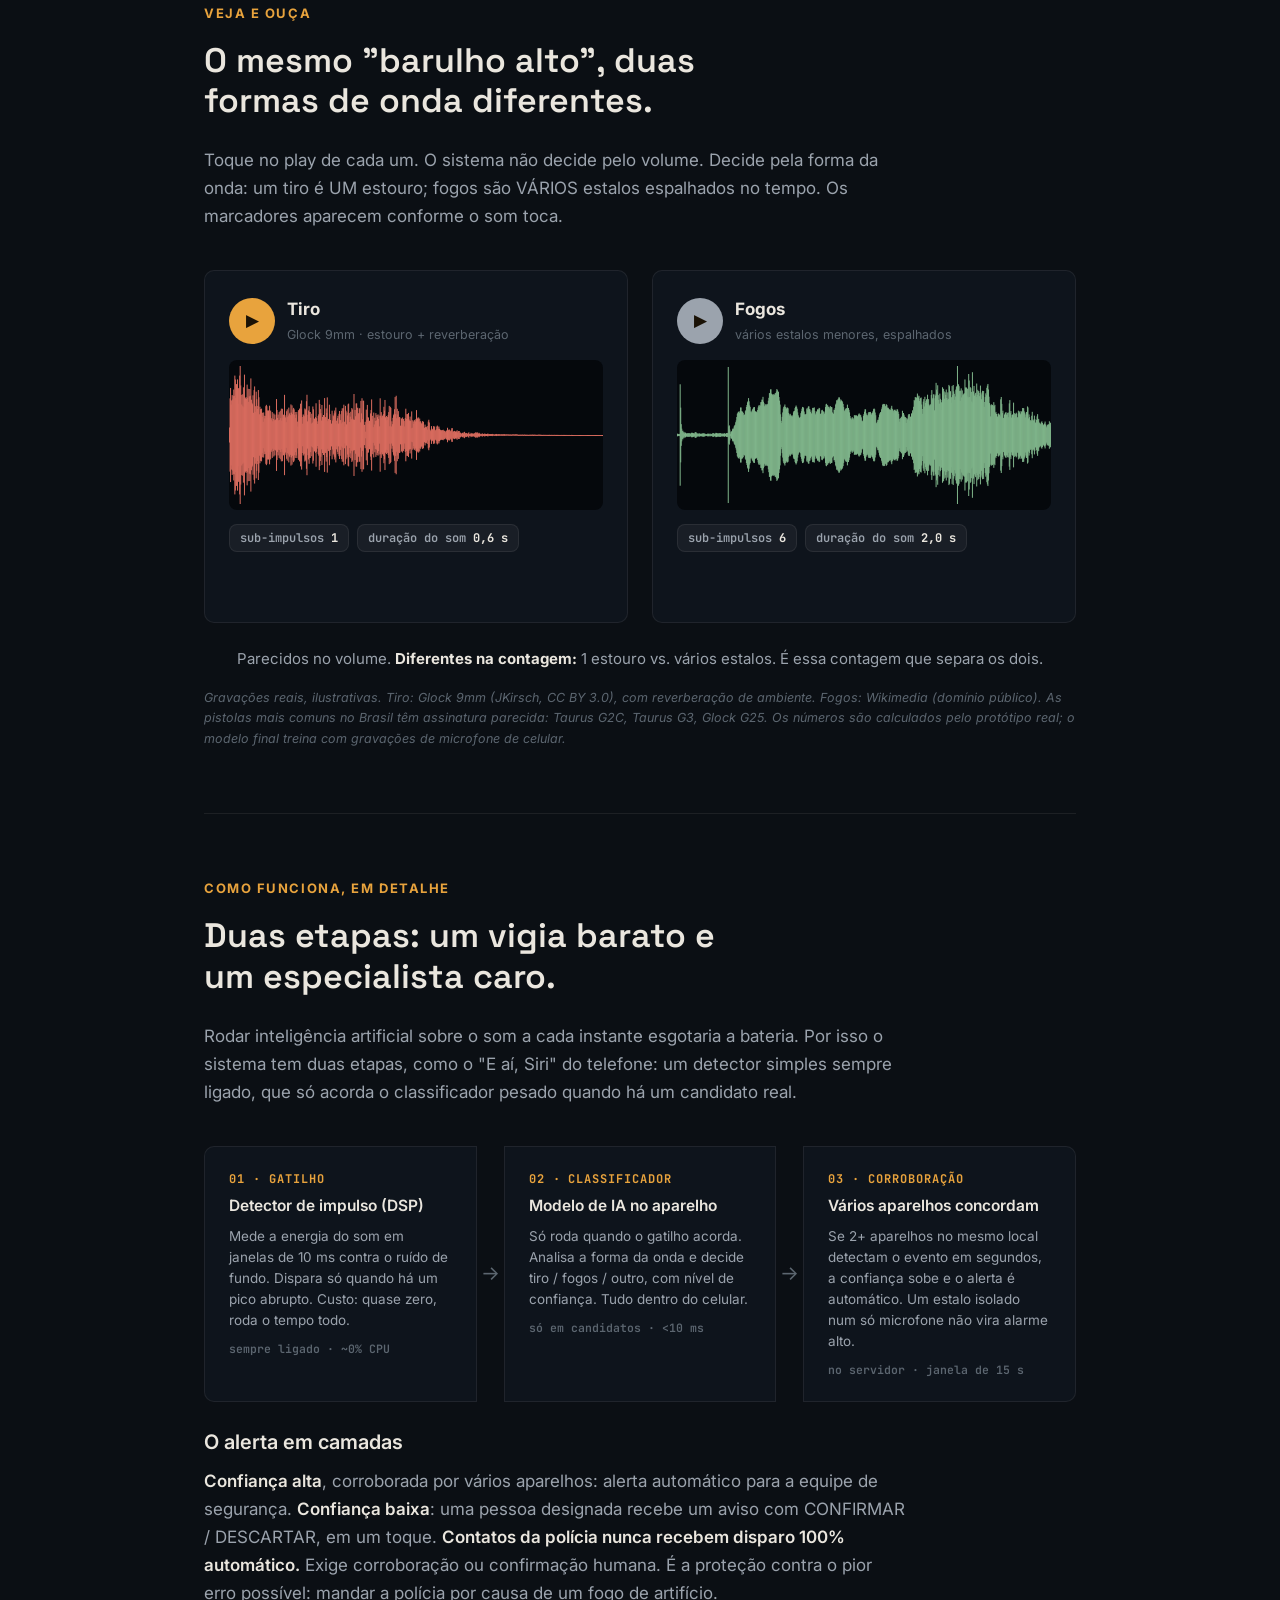
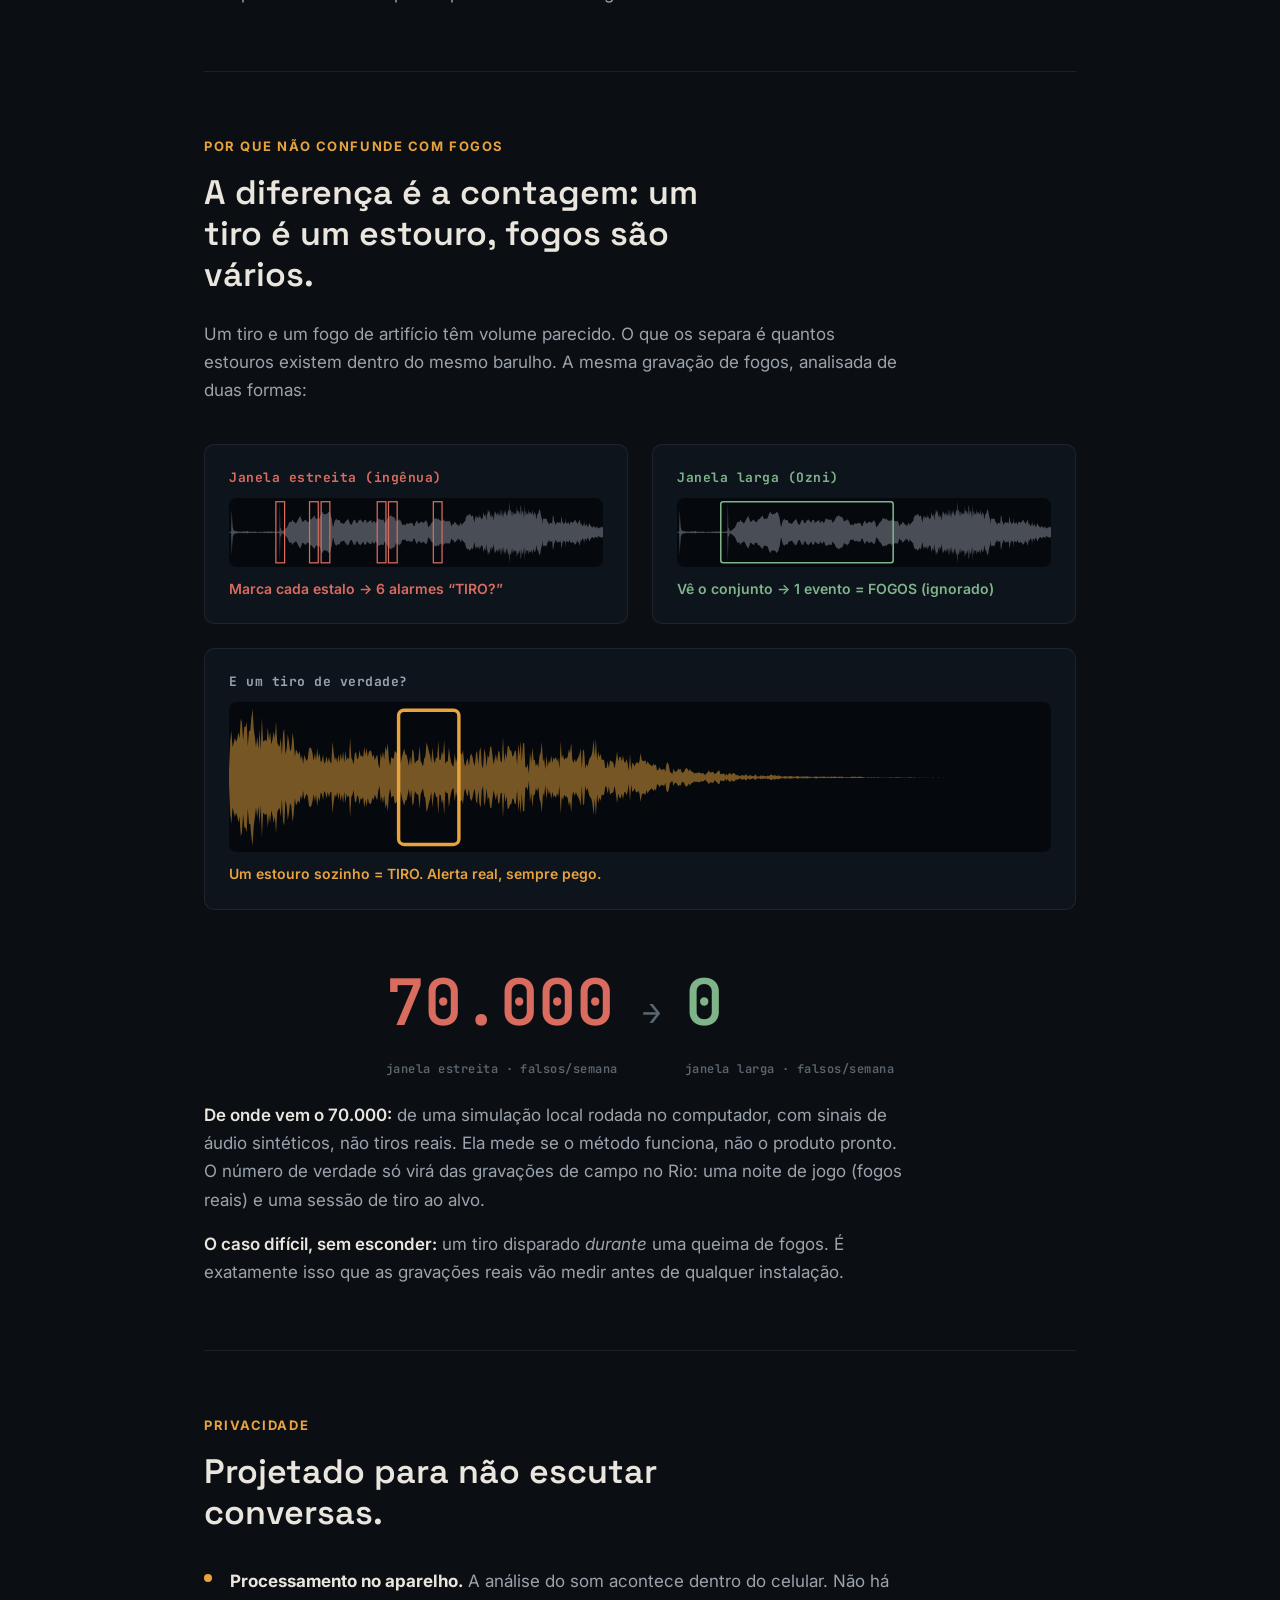
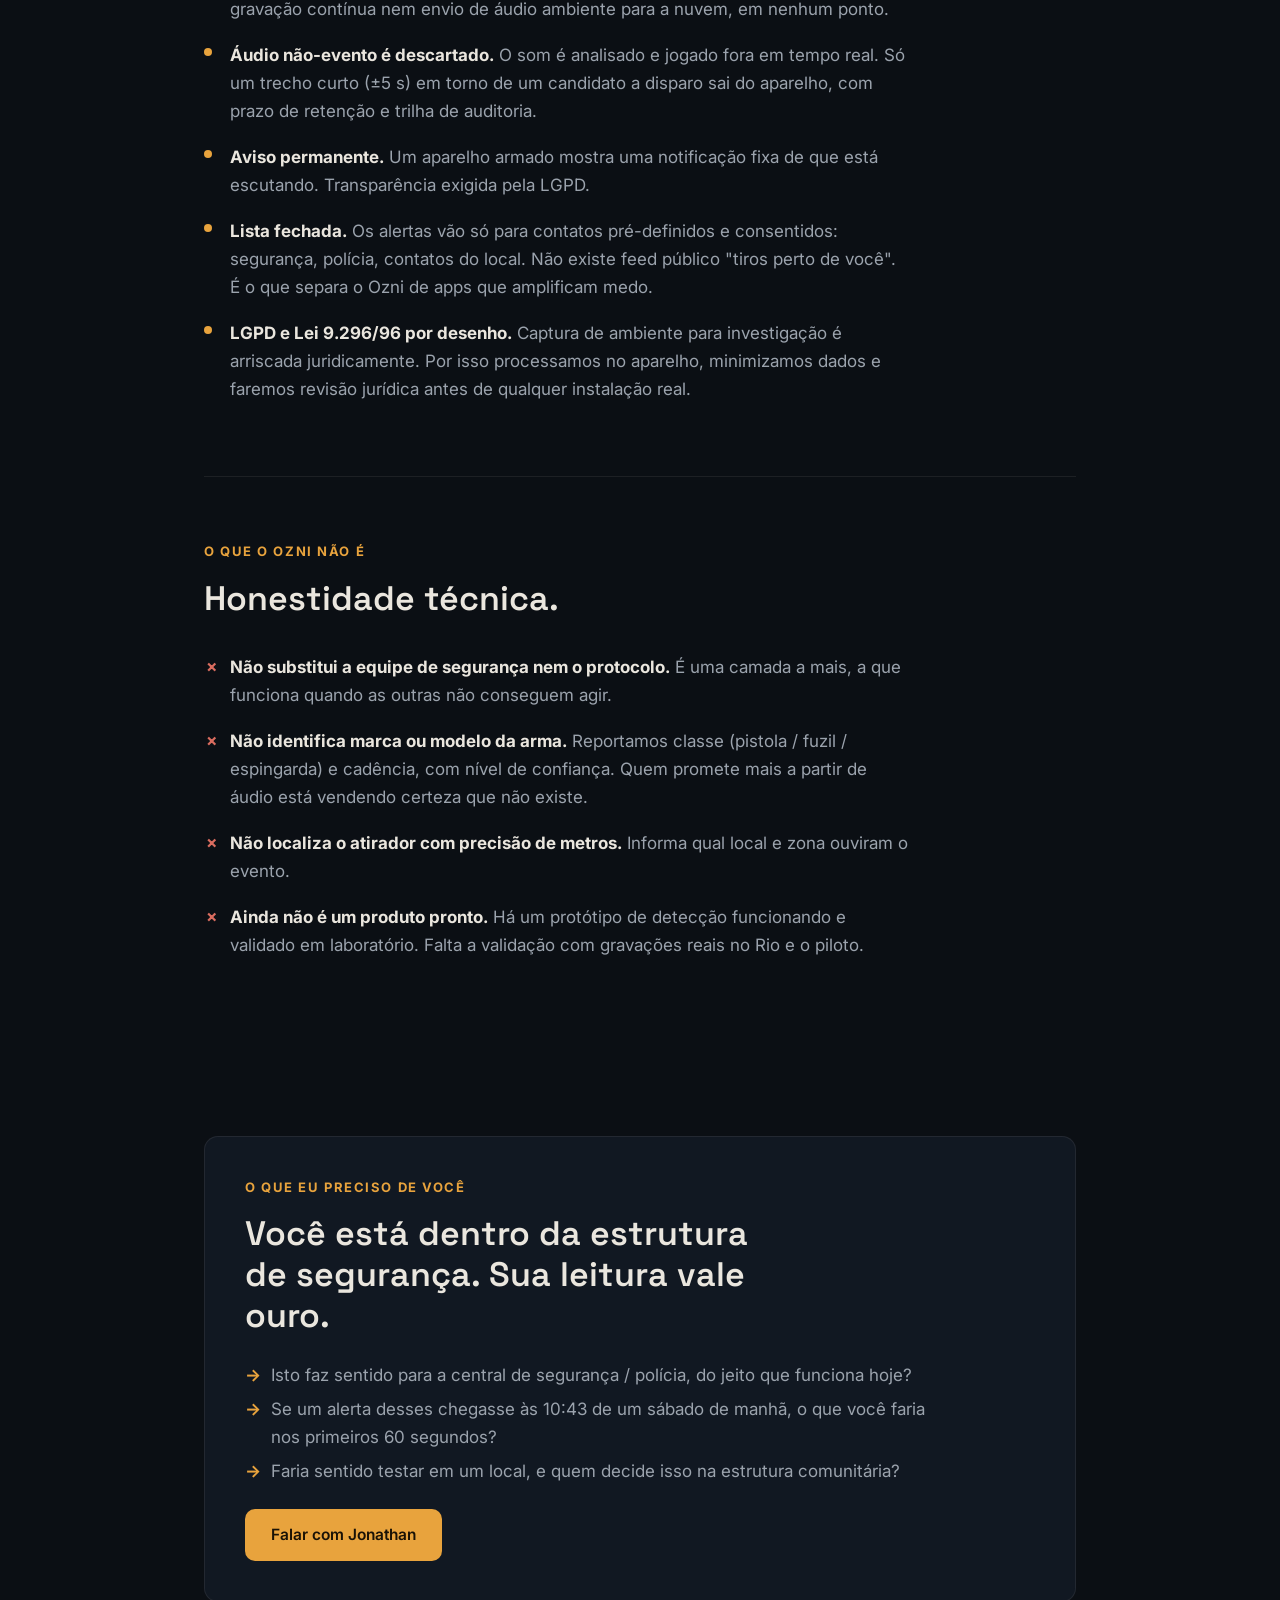
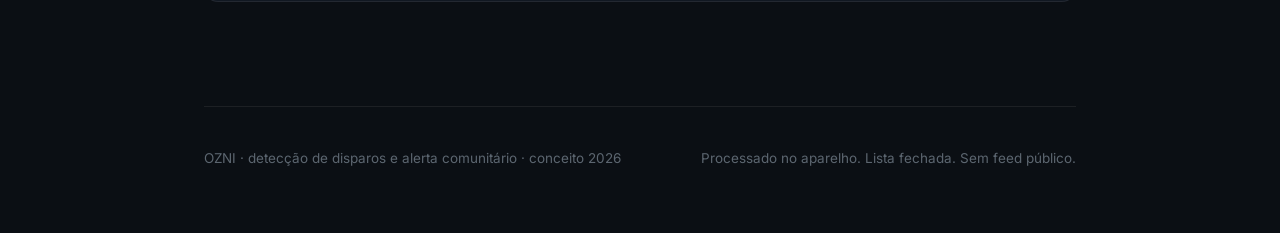
==== commit b53c3a18: "swap Fraunces->Space Grotesk; real Glock 9mm gunshot w/ reverb, stated; Brazilian pistol context + a" ====
--- a/index.html
+++ b/index.html
@@ -7,12 +7,12 @@
 <link rel="icon" href="data:,">
 <link rel="preconnect" href="https://fonts.googleapis.com">
 <link rel="preconnect" href="https://fonts.gstatic.com" crossorigin>
-<link href="https://fonts.googleapis.com/css2?family=Fraunces:opsz,wght@9..144,400;9..144,600;9..144,700&family=Inter:wght@400;500;600;700&family=JetBrains+Mono:wght@400;600&display=swap" rel="stylesheet">
+<link href="https://fonts.googleapis.com/css2?family=Space+Grotesk:wght@500;600;700&family=Inter:wght@400;500;600;700&family=JetBrains+Mono:wght@400;600&display=swap" rel="stylesheet">
 <style>
   :root{
     --bg:#0B0F14;--raised:#111822;--card:#0E141C;--ink:#EAE6DE;--dim:#9BA3AD;--faint:#5C6670;
     --accent:#E8A33D;--accent-dim:rgba(232,163,61,.12);--line:rgba(234,230,222,.08);--danger:#D96C5F;--ok:#7FB48A;
-    --disp:'Fraunces',Georgia,serif;--body:'Inter',-apple-system,sans-serif;--mono:'JetBrains Mono',monospace;
+    --disp:'Space Grotesk',-apple-system,sans-serif;--body:'Inter',-apple-system,sans-serif;--mono:'JetBrains Mono',monospace;
     --s1:8px;--s2:16px;--s3:24px;--s4:40px;--s5:64px;--s6:96px;--r:10px;--measure:64ch;
   }
   *{margin:0;padding:0;box-sizing:border-box}
@@ -191,7 +191,7 @@
     <div class="waves">
       <div class="wcard gun">
         <div class="wtop"><button class="playbtn" id="play-gun" aria-label="Tocar tiro">▶</button>
-          <div class="wlabel" data-i18n-html="see_gun">Tiro<small>um pico altíssimo, depois silêncio</small></div></div>
+          <div class="wlabel" data-i18n-html="see_gun">Tiro<small>Glock 9mm · estouro + reverberação</small></div></div>
         <canvas id="cv-gun" height="150"></canvas>
         <div class="chips" id="chips-gun"></div>
         <span class="vtag gun" id="vt-gun" data-i18n="see_gun_v">→ classificado: DISPARO</span>
@@ -205,7 +205,7 @@
       </div>
     </div>
     <p class="samenote" data-i18n-html="see_same">Parecidos no volume. <b>Diferentes na contagem:</b> 1 estouro vs. vários estalos. É essa contagem que separa os dois.</p>
-    <p class="tech-note" data-i18n="see_note">Gravações reais de domínio público (Wikimedia Commons), para ilustração. Os números ao lado são calculados pelo protótipo real de análise. O modelo final treina com gravações feitas em microfone de celular.</p>
+    <p class="tech-note" data-i18n="see_note">Gravações reais, ilustrativas. Tiro: Glock 9mm (JKirsch, CC BY 3.0), com reverberação de ambiente. Fogos: Wikimedia (domínio público). As pistolas mais comuns no Brasil têm assinatura parecida: Taurus G2C, Taurus G3, Glock G25. Os números são calculados pelo protótipo real; o modelo final treina com gravações de microfone de celular.</p>
   </section>
 
   <section>
@@ -303,7 +303,7 @@
 </div>
 
 <script>
-var VIZ = {"gun": {"b64": "[base64]/xQA/////wcA+f8DAAEA//8BAPr/+/8AAP7/8f/0//H/9f/9//X/6f/s/+P/7//v/+3/4v/g//D/6f/g/+f/5v/o//T/4v/m//L/9f/x/+f/4//f/+j/6//i/+P/5P/g/9v/6f/p/+3/9f/o/+L/7f/r/+j/6//n/+P/3//g/+j/6//s//D/7//d/93/2f/Z/+b/5P/b/+D/2f/X/+P/3f/S/+L/3v/f/+T/1f/j/+L/2f/U/9L/3v/a/9H/2//a/9T/2//R/9T/1//i/9//1//f/97/2f/N/9L/2f/n/+D/2v/f/93/5v/f/9n/1//W/9//3//a/+b/3//V/97/4v/b/97/7P/o/+b/2//P/9r/3//e/+b/6//i/9v/3//d/+3/4//W/93/3v/e/97/3//d/93/2f/Z/9X/1v/f/+b/7//o/+j/5P/e/9//3v/k/+n/4P/i/+D/2//i/+z/9f/n/+j/8v/t//H/5//n/+f/5P/m/+n/8P/x//D/7f/r/+f/+f/7//D/+//9//3//v/v//L/8v/1//v/9f/t/+z/8f/4/+z/8v/6/+z/6f/x/+//9f/7//b//f8BAPT/8v/5//X/AQD2//H/9f/s/+//+P/6//L/9v/4//7/AAD//wIA/f/+////+f/7//7/6//4/[base64]/wEAJgAnACUAAAD2/ysAGABPAPv/EQAlANr/IwBJADkA0P84AIEATgDa/z4A9f86AHMA8v8zAAcAOgAYADgAxv9uADMADwA5AK3/HQC8AHsA/f9cAG8AdwDD/1QAQQALAJcAagCuACEAUwBDAKIA6QAvANL/1P8lABoAMQCGAD4ATACL/yUAfgAYAOL/BwCr/9H/qgA9AA8AQABt/9f/dADCACYAVwCr/xkB7f9JAKgBbgCSAFT/e//x/4X/zv5X/0oAngCU/zIBCwFH/63/KQBM/wYA/f/e/+f+NfwF/X39u/yZ/Mr7tvtF/ND6R/yl+br9CttFwwLTotTV3TfgWeko7Dfvu+ze9pntgPof6Ascl3u6afkeyqQEHb7eBrbyvurp0FhjQvwzJCuz7GaQ7qOym1vhsEVEMnnPWxr3KcQpkM3wg5TkA9BUNh8vlSTPIyUQrSNa7VzQzSaO/uMTZRrHGP4XYBbkFyoU5BZhE4QgNRtNIbAXKSnF/kTrozWeJq81My4UMrUsjAeQNeE1IjXlNu0zAD0PLJs75SSzOoP+1+AHT/wrnyqwTmcqZbAZ/9tk809lUaY/T0cXOJ0XWiac/DkgsURjGEvU4EQrA5isfcQVyEnXv+D84HL17AmF6g/3u/lAAW3/FfvA9Rz3Nf8R9mvuteuq8knqP+ga5vze4d1n3zbcN9/q0WrcJtAK7WcdCr8bu+G0b7GntY/AX76Dsji4c7DptFixVbo2AxLHkpxiroGj4K1nrRuz/qz4tK+zUbT7t6C93bhHu6O17dOCHtPA/q2etDOyrbjyvfPAkb8ExfzHxch9zGjOVcnN0inXudAOACzdvMsj2WLVOtkr2lPead934bDmKOAX7BrceQmsEPfR8+Rb4mjo4ei35uPo6POW8zzvfO1N9Pz0KfbQ8GEGVgEC8/T4hPPW8HMGXCBeCA/4l/T28Zrw4/Jc/LH2qRGyBicAjmfWdclaZ+R/HEQSKcfT52zYytuuE/lmW0rfBBstNFep/v++7sZw0h3d/d/f25DpROAuLCUktuSRBJH2Bv3m+qsvR22gQf0b3PTF8o3vHvfqExA6gzhHQwVgkkH7X+NhkkuMQsE/eyStER/e0MQpqovZyQ28Guw1HEZ4Tl9DJkJLHpkoZTRmLA4ojxwwNEkGcv5pKCMUxCnVK/IiIBvDJF8gQBsZGG4YIyCiHYkbLQfzFfX13ADnLs81AgvTCSQqePmkEjUFfPNW7ogOlwxAFbIt3Cvv9jjLd9zD9lIzguJ/4LgF0wRNUWNVJ0MRbxlJVuqhyvHTYNGbAj78sACFSoJY9kIOLaIT9Pq1DmA7CjIJIW81biJvIwHaKZOXAe0pqNMV2kfuHAz8/lLvHBDDBosEPgJd+J3xJNS7q+WjDr7Zgx6ipABT1OHGv+LSDTvX8pYdzSnEXZTxukm7dsdqrSTMXNmWrnLN47JUuIHZ/eHN+6EmTBsPC/8bFA8jE5MVwhcMIBwT0AlzAgzpI/It+039r+PQv0Pdjt6D9v/fzeXQ7CDpAthhuU3Ry8Au5NHbKNaK4XPgGf1dwoDTmOKLrra+TtqrCkzSwcbr4wnHVtvi4wIDYgbD6PXep+YQs62fvbgN5iT4cty3+tAiayyXFTkI9Aph9GTRJL7+0s4jtCKF/J3/Ke4HFjsjkDH5EwkHvvS1+4scN9yO63LcoK80+ZDyvuJK0srZEfa66OO3nMAV33a9UcNe8TXp6NcY2q/MC8+O0tne7t5N2MThmwN1EjZD80C0JVQm6kAhROQpbSPPFeEe5yvJKJgp9hsFGdT4G+LvEEzy0OHD4a76pxL7AMzojM2F1GTH8c1MsDO/n9H+GjcZ0gAG7ITdEuuRtpXBDeKz2vMEOPHH4xPw9vHNFan3dNC4A50QyQaCCOz/svmY/D3yEt3m7lkA6PvBK9k4lgdS/rMGy+E73Xob6DSKC8YFVfRM353jOSBV+WTrszM0LRQQXQ/hJBL7fdgO1iDMb+DSKlVRFDdkFmYu1DBAKM85wirRDSsDRSCgG9QItAVLFFAIDeU19poIgwQc8mz1bgIZ2ynW8c536qb8E+s/BA7vKdM02w3lOAkZGAkgrS7UE8YdfyHiLLUz0/6D+o0v6UtPMz0fPCwdM940zDFmF0UbNj7BH1gH5hPIIM7wQ+ji9i7m0/LrEgRB4EIFN2o9+iu9DT3vV/ff5IHa0t/iBfMfyQ1JIJUr2RIOH0MpBg46DhgeaBcBAZoL5hL7Bcch+iNiHKQDNfyCE7f3bvhO+brwHxDDDTwBTRZ4GUUd6ivOBWjlHOoVDhkmPBvOHtQWfhb2CuLuAuV158v/FfU4Ab8GXhu1J1EGOfbC54PwFPmXCKQPBB2xL7QeYSHBDpIDBBrTBOoF+QnWASIJxRNqHw4RBDQDITz/VwzFCl0PThVaFn02uiJXAnQNDvzP/VMZbDboPnMjDxDIC7XrqbgWvz/n1O6u/58qIDduL4U0MBwxE9nmG8R45P3tI/fPCc8fsQyg/Er0UP+IC4cJWicHJSwcUwxcBacOniESDUIDvRggEIMuXio8L30rUhz3HbQb0hQSFYQPPhQNF80XTzVBJAwMrO8r3tj5dPqz9w0IBQKfEmkDFAUiEkr3ZQKa+RjbGfZxCI8DcgcpA0fyo/mgBqAGRvjt9ScAzgIX+PbfeeRUDjoRrw1u/HIG8xJTAf7++PuMDrEW5P4T89wJ3RAPISL/D+0m7yrrtfrvCCcYvhgoFxUnWRReBGkPywDX8snf/OKV9k3/TQOzCh8IgP3KAFz0g+aTAuAQIhmLD3UdPRL3BzYWQxGIEaYTZRphLMYetxnaBvb+awMSCPwCRunR9XP9Z9oZ5+3vT/TTBXIPNxGzCo/8JvRO6bzp8fOn6OIA/x+iE9EJJQOkAcIHZhmNJOwWaxmQKBQy+RYYEzMVowdRB5sFxgQNAvYHFwYZ+xn/K/LDBn4C6gsCEoHxXPge/KABfwn5B/v6VPhpA8AT0B4/G/MY3xQrFWEHMACQBJT6PQa9GlUXLxTXEP8Fmv9j/rMCgffW6qAAdBV0Bl7tOdi13ZnjeeE955v4Vv5B9ALxJ+jo5ZHspPMk8M0Aeg3dICMn/w1PAKH2VOoK8zPt/fduCHMVsyRnLPkl1RcJBjvuC/QH7YzmyO4J8cUCOxa2CyjyNfW79AzpJegI90oHNQUUDwwMQgTbDL0KGAo/ApP3Q/ukCMINvg0PFAsONwfuCp0LxxtODyAC7ws3EhkObQwsByACvQMo/1X+Of8fB8z7pfIlAiADdADFBND6bfu+9BrwhwPZADj++QXD+4fxtu7A95b6WgeMFf4gDykjDfIKfAY1/nMHTARoAaMa0h2zC7X/SPEu5SLonACv/Z4EWhVgC9n17fTv/Jfu/vIn8loCIhWJDVQIlweH/FTxPvaiBeIFaAZiC0n/5QBgALkADQOkB3wCbACa+xbtn/De+24IBBLWFIURqQ+7Cjj52+9z/hMK2PyD/LACqgTk/urtp+ZC+mUJ5w7RDesFIP2n+WTzQ/f69KDw1QIvAI/7vPlrAb4CuPNq7fvwQAAaEgAWuRT7D2kIZPik6zPzOQDhECAKgAsFD0MKQw02BiIF8ghfFgIUyhD+C7wKmRPWCsULeP7W+rcQkBKBD/ADgvoiAYr92/yj/5z89fyk/skB9RApDFQEpAUrBAkHkv2q89jtQfbT/aQGNQoG/XIBW/ny+ZoCAgYEA6kPJBfNCFT8lfvU/Ez+/AC6C1IMwxE9HacS5A+7G0cPVvvU/woLEAAcALsU2xRjDWYJAQcVBBL+YvtQ+6j2BP4HBUALWAWf+bbwUfJo8ozylfD681L9/v7v/O0AFAg1BTgC9/1w9jT8PAG0/AT4SwFpAy3+HQGLAL76yPPz7kP/qQrvCVgQbQsTBnQGcAQbDtwHrAPwCUIEOvx5/cECqgI9BqYOcBa3HbMUvQvRBE8GCwsGBR8IhQa3BgQNVQh0C+UHmwCg/uP29PzKBCsFNAMmADf/kgGI+9X7Cv0c/C7+HwP5BN7/LwEVBE0EBAau/jD8yPs3ARcBfAQbCwcPrAklDNAWAQ4IB5kAVPvR/wEHUwxJC4gJfA+ZDl8IRwrDBu4FSQL5BQoFIQKZDOYK8P8e/ZT80/0/A7H+vvlO+qT6IP1o/xMCuAXB/pD4Q/l6/o8AQ/88AvQDTwFr/xQFFAaI/rH9swRmC7QN2wdgAEEAxP8l/lP+kga1A5ICEQMN/aD+XwHF+7wAYQWKBE0BnfbQ+xb99PZGBfsGVANGAZkEqgnMB14H4Ac+CAgCLAMEAiwD0gMr/T//NwZ0A50DlwPABr8GAP4BAesAN/1Q/+4FcwoGDO0HFgN5AYwAhwMeA7/7Nv62AS4HexBsEjMQtgyyDWkMWAE/AZkDeAUKDM4PjRF4EyUQ9wETAHL9v/u2AUEEqAN6BAkD5P6+/1AAq/3F/UD/QQY8CUcO4gw2AVf5wPe1BGQQixNmE8UMEwUCABf8XvxfAtv/7v42BogMRRGiDCgIDwazAsIFDAP//w0C+AbiCQEKHw1HDpUI1AU7/4j62v3bAY8GWAlVBDoF4QWA/2b9Xv8hBVQDXASlAmL/Nv5N/ZMAwwJWB3AF9gJtCEAI4QF1+Zn6lfx0/5j5j/QQ+AP3QP+bCLwHggEAA00G1AEpA4ECwQK0CtkEoQF2BCsJdAv5DK0GmgGmBgQBTv05/6D/XQjBC6kNxQbRBz0KCgQqBFkI+wfTCYEKogEvArAD7/ym/UUC3gUHCL4J8Acf/+v/hP17+N/+S/+SApsFjgBtBFoILwYY/VL7qgAsAC0GjwaVAO0CdQKBBecE8gMzAlAFvgSNAX0EEgMKBykHfgTMB1sI0gbLAR38i/+j/kj+lwJV/zkA0wViBUj+7AGk/yMA5P+R/WT/HwPlBSwFXgLPBskH5AKVAKn/pAAwBdoGdgRABUcDIv3f/U8AQQKUA8cF3AIb/5z9c/v8+fsBAwWe/+79A/lI+W75MPYY/CcBxwAZAyEFnwPxAsv/sv4m+wYByASTAQMESAJN/o7/LAREBAYC7ATkB4cHVAXpBRsJygYFAx4AKAJ8BNkEmwGT/gL9evqI/m0BXgM0BWAGKwTc/Un/GwE0A/gAyAEcB6IDSgK1BHQGOgfBBf4E3AHg/QAChAOOAJgAPwIUBdoGUAVSAPn/sv50+yX8Vfy4/V7/pQA4ABcC1AVcBEAC+APJAyQCrQFt/676gv+ZBLADtAQ6CewH1AEj/hn/xQFGAQgCrgBg/bkAbQFP/Rf+0v2e+9386v3J/eH89AEcBXwE5Qb0BJgGTgdYBOYAvf+s/y4BtgG4ANAHOgomBgUGGAfTBcMDoP3q+w0B9gA7/kIA6gDX/vwBwv8l/ML/BgLyAb8BCwEuAnr/eP3l/Jv91/1h/iUA+QLqBD4DhgT6B+oErgRoB5IFBgVGBrgF1ATHAtQAaQD9/1H/b/35AD8E6gJBAboC8AT9AWABJf/i/yQDlwA8/6P/hf7jAkQEEQJZA8sDwAPjBFAFCQM3AVoAHwKFAXIC5gNFA8oF0wa0A1IH3AS9ABr/pP2KABgEogEJ//0AtADRA/QBPwPtAZ//af3h/DEAtwJHBJ4DwwTmBVYCpP9gAJD/T/5d/EkCkAcFB0EFeAJX//H9i/3D/8cDKwPZAPkA4QEZAcIA4f6I/Q4BKQXXBXMGigStAQn92PyF//AA3wIVBNwEMAOUAfAAA/8tAcoBM//+/v3/gAGMAjsCbwLcAv8B4AHiAoMDWwNO/1H/kwJZBQsIqwSmA+sFBATw/mj9Fv6DAEIBBgKTB7YIEgTMArkDoQU4BNECsgFo/wkBewDlAlMFGAXeA/EDjQGm/Lj8MADmAM0AVwIlAp8Bif+iAIf/l/6AAMn+Vv8T/1//lf+bAK8DqATkA6kDJwVSBcQC6AL1A9AD+gNnAjwCWQQGBu8FKgeWA3gCCALtAZ8DFQKXAe4Cnv95+y/8zPu9+2X8wP2x/Zn6zPxs/k79KvwO/VX/cv+Y/eX70/zD/mYAcv5X/l8CEQU2BI0CJALM/8j/kQK0A/0FLQc2BP8DzwOCAA397P7n/vv96P8AAB8CxAAl/gj8zfu//iL/zf4L/fb7af9tAXQAqgC3AkIDZgBGAnYCvAEuAVMCeQUmBLIBDv5h/Ob81fxg/lIAJAOBBisEMwFfATb/q/07/f78GACQAOn/IACZAKUAuwBlAND+IAFlAUkA1P/C/6D/PADJ/8j/DwAk/xYBoALzAOoALwL/AcAC/AAb/3kAIP8K/w3/2fzc/vYBiwBU/xAADAA4ALUA/v+A/+4A/gDo/mf77/ry+of8+v4zAFUAqf9t/3gBxwDx/iMAKQCZ/6j9jP7N/63/9wHpAaYBUAGnAE8AGv+n/hb+t/8NAekATQGxAVUAlP+eAPgAuv+S/i3/PAEUAQoCkAIBAXX/3f3X/VH+Mv2q/aIBzQFl/yz/UQJwAysB9/1T/kz/YQDUAeQAwf4l/wYAeQDEAk8CHwKWAn//aP9zAnYBpwA7AYYA2v/qAZ0DQwMHAbwBugGqABkB4AG8AAgAjAQiBGMC1QLYAacAOABu/8oAnwJnAjMBDgKNAgYBf//8/tP+mf94AMT/GwGa/4X/2gEzAOH+BP5u/jAAHQEzAsEBPABPAJr/qgApARIDrgLmAJwBXgAsAi4DAwISAtMBMAErAWQBDASpA0EBHAKOAs3+p/8kAcEAJAGgAYMCsgIPBDwBw/7j/+AA3ACeAIABwgCbAQsBLP6W/lf/PACrAYIBYAHTAmADygLZAB/+df4A/nH+tf8mAYUCiQIuA+gBTf9D/1T/I/9dAGv/a/8mAckBOAEJAe4BwANuA/YCjgK/AtkCowKhAkID5wLxAsUCNADPAGsAif5lATkDOwEGAX0AnACRAbwAbP6I/jYB7QCN/2cAjf/c/hUA6P9SAeUCVgMaA6cC+wEE/079vv6u/5MBjQN1A+cDEAMwAbgBvABu/+EAfQAUAOQCLANqAtwBLf8p/i7/1QDdAKoBwQGyAS0BBQBK/hL9hP4s/wAB0wHeAHQBzgFIAu4CPAKUAWoAKQCJANX/MwB6/yn+AQBQAQ8C1gGyAdkAP/9w/ysAgAEOARcAdP+cAJMANf9Z/zr/cv8KABkAswCdALQAXAFCAfQATACx/1L/agAbAWAA7f+zAWQDFwJ4AD7//P6lAPL/BwAFAsEBtwFhAQECQAFp/wUAif+k/y8BxwArABoAR/+2//IAmwGBAcEAyP9jANT/3P4A/6T/9f94ABcBzwBtAiECeAE/AVwAVQA/AS8BvgAgAgoEWgNJAeYATwAZAPX/Df+DAGkBaAGgABQASQD6/p7/0AAQAJn/Vv/J/oz/TgF5AEP/A//h/gT/2f91AO7+Gv+c/l/+wv+I/7r/qf8C/4D+5P6r/wwA9v90/5L/5ADAAFAAIwBMABcAPACvANcAHAHIAfYBDwG5/4T/EAAsAHgAGADL/ysA6QBAAFkBRQHS/wYB5QBDAOYAOQFpAeEA+/+W/xX/rv4O/2D/hf+w/yMAUACbALQAtwCcAIn/tf6V/sP+gP81ABwBkwGTAPkAQgE+AE3/Ov/W/2kAf/82ATED7gEEATQBMAC6/r//+wBbAZ8BHwKoAigC3wFAAasAiwB1AM0AKQFlAQYB2v9O/xkAaQF5AF0AnQC1APkADgBV/6L/GAA3AMz/EADhAEsBhQABAL//AgATAK3/PAAOAGoAtQAmANkA3QAUAY4BJAHOANgABQEHARgAPv8VADQAwv83AMkAlQDr/1D/gv8hAJMAVAAAACYADwAXAGMABQD5/uf+QgA0AIUAswEcAeIAjAAcAHAA7wDzANkAAQAXAA8BnQC7AA4BeAEqAf3/MAApAXYBwgBeAJ0ALABl/+b/eAAxAA4A2/93/47/7P+Q/xb/TP///wEBtAGzAZQBGwGiAHgAdwCGAJUABQG8ALcB3wGvATYCogEgAZIAIQAvAP//8f8BAacAuAChAQ8BlAA3AH3/IP8y/4f/bwD5ANQAYAH3AecA+/8qABMA1f9lAMIAxwBzAV8B3gAXAVgAq//5/1wAUgAFAXgBQgHaASwCpQFlAbQBnACY/nL+k/6o//gAZgHQAEIAtP8H/8P+0v5R//D/IABTAHAAJgDr/yUACwC3/q3+Gf9e/1b/X/84AKkAoQAuAEz/T/60/VH+KP+S/53/4v+mADUA//5U/27/1//pAF0BZQFcAZIAOADe/yn/bf8qADMAWABnAMj/YgDeAF4AOgArAH3/X/+V/2X/Lf/Z/uX+iP8o/+T+0v8rAAMA4P9U/7D/ff8D/0P/8P4s/5n/CwBYAAgArf+F/6T/gP+d/xgAXP+R/hX/fv/I/2UA7f/X/wsA+P+x/wL/rf/M/1z//v6V/yAAOACi/7b/iQBqAGoAJwDr/zkA+f+V/8z/IQAUAGcAUgDX/zcAdAC3/yP/TP8H/+j+uv8CAJv/Z//Z/yMABgBu/3r/Lv/e/l//CgAdAJsA1wBCAP//kf8T/+z+xP47/5X/Zf/E/8L/Ff/F/pj+nv4k/37/0v92//D+B//c/sz+Ff8E/1//hf+k/1r/J//r/7n/cv+5/1z/W/88APr/VP+k/1wAUgAiAMYAYgATANn/IP8o/4L/HQBrABUAPAD0/xX/LP+m/2D/Zf9j/9T/HQD5/7X/Mf+J/7//zP+pAOQAeQD//5b/LP9U/6f/jv+M/xEAwAB7AMf/hf82/0T/qP/Z/+//y/8aAEoAwv9I/8P/YADn/03/TP/9/zoAQQDGAMcAhwB9ACsABQAdAHAA4QDVAJcAhQDEAPYAcAAKAND/0P8DAB4A//8OAA8APABzAA8A7//x/8//Zf9E/3T/kv8UACUA+f8HAAIA+P/U/zEASgBHAHIAFAAsAEoA9v/N/8j/RgD2AP0ApwCHAAAByQBaAFIAPABFAAIAtf+r/zQARgAzAEcASwBUAMf/hP93/6D/PABgAGoAPQAeANv/dv9W/3n/1v8nAGwA2QAiAbMAggBBAPH/IABFAFAA2wApASoBBQFQACkAFAAPAFUAdABnAEsAPADs/5//0f9pAFgAZwC8AGMAqwD4AAIBxwBXANr/xP/x/yYADwCmABIBswC3ANcAzQBgAFoApgDzAPwAsgC5AM8AewA+AIIAlQAXABkAlQDYABYBQgHnAI8AWAA4AM//3v85ALgAEgHTANgA1wDFANUAxwDEAOkA9gDpAPQAvQC5AIkAqgD8ACsBcwGbAYUBxAB0AG8AcwB0AKkA3QAYARMBoACiAJUADwDr/[base64]/ATMBiQGyAVcBXQGoAZ0B4AHfAc0B3wHgAbcBZAECARABXwFTAWkBJgH8ABQBdwFqARwBKQFLAScBFwFzAYEBqAHOAcUBoAF/AWUBigE/[base64]/+j/+f8CAAgAEADx/7b/tf/X/+T/3f/I//r/FQDg//r/HADn/7r/pv+1/8n/l/86/z//Nv8o/1v/dP+H/5X/kP9+/yT/5/4l/z//Rf9w/5L/pP+M/3f/Z/9r/3f/cf9l/1//RP8S/xP/Kf81/1L/Uf8W/9D+2/7h/tr+1f7J/gD/F/8H/xX/7f7Z/ur+8P7b/sj+rP6z/uX+2/6+/rj+rP6V/or+jv6h/n/+fP6w/qf+iv5y/nL+QP4J/v/9+P0U/hr+BP74/Qn+A/7j/br9yv3I/Yn9eP2J/aD9uv32/Rf+8/3f/fr9Lf4l/gT+AP4G/vr9/f0U/gD+/f3k/c39xv3T/RT+A/63/Yj9kv2m/aT9qP2r/YX9e/1W/Sv9PP1m/Yr9XP1g/Wj9VP1J/UX9MP0p/Sr9Hf0q/RL9FP00/UX9Nv0Q/fP86fz8/Pn8Dv08/Tv9FP0E/QT9Gf0X/eT81Pz9/CL9If0Y/QX9yvzs/Ov8zPz4/PX85vz5/Pz8G/08/Tf95Py9/Nz85Pzs/PT86/wC/QD91Pyl/H38pvzM/L38vvyw/Jj8efxU/ED8Rvxm/Gb8YPyH/IL8YPxs/Gv8XvxZ/Gn8VfxR/Hn8ifxq/Er8V/xl/FX8ZvyG/JP8hfxa/GP8hvyV/Jf8lfyG/Hz8Yvw6/Dn8XfyL/In8jvyu/I/8Ovwa/Df8Mfwv/E78Zvxa/FH8Qvw3/Dz8PPxH/EL8Svxq/IL8g/x8/Jr8rPyU/Ir8pvyh/I78ovyj/Lv8wvyg/Hn8mfyi/Hj8h/yT/HT8d/x9/HD8VfxU/GH8Z/xp/IL8ivx1/Gn8Zfxq/HT8Z/x0/Jf8sPy+/MH83Pzg/L78svzC/Lv8wvzi/Oz8+PwK/fj88vzy/PL8AP0N/SL9F/0H/f788vzp/Ov84vzK/OT8/fzw/Or85vzv/AH97/zX/N787vz7/BD9Ev0h/Tn9MP0L/fj8FP0S/f78Hv05/UT9RP1H/UL9Kf0P/QT9D/0h/Tf9Wf09/Tn9Yf1v/Vn9Xf1p/Un9Of1h/Yb9mP2X/YH9hv2W/ZT9iv2P/av9uP22/bT9rv2x/cn9yP3R/eH93/3O/dT94P3S/c/91P3y/ff99/0d/kD+Uf5N/kH+Jv4T/i7+Rf5B/lz+c/5o/lf+Uv5g/m/+e/53/mb+df53/m/+gf6S/qP+nv6I/qH+uv6a/nb+bP51/o/+u/7K/s3+3/7k/rv+p/7k/iv/KP8F/wz/Nv9W/2j/af9g/3b/jf+N/4D/jf+e/3f/Y/96/4v/l/+V/4j/kf+g/7X/qf+Q/4j/ef+N/6n/tv/I/8z/vv+s/67/0f/m/9T/0f/i//T/7f/e/+b/AgAPAAUA9P/2/xwAMQAqABQADAAaAA8AAwARAAwABQAYACcANQBhAIUAgwBmAFgAUgBJAFgAbgBqAH4AqwCyAJ4AmQCsAKcAlwCpAM8A+QABAQAB/[base64]/[base64]/[base64]/AQAC/AH9AfsB6QHSAcsB0gHdAeQB5AHSAbwBugG7Aa4BoAGcAaIBswG3Aa0BswHDAbgBnQGqAcMBwwG/AbgBrQGhAZ8BmwGYAZsBoAGYAZEBlwGWAYkBdwFtAXYBfQF5AW8BbgF4AXgBYgFgAW0BdAF5AW4BYAFdAVYBWAFUAUYBOwE/[base64]//8BAAMABQAFAAcABwAHAAcABQADAAMABgAHAAgACgAIAAcABgAFAAMAAwACAAIABwAIAAgABwAGAAMAAgAFAAcACAAKAAYAAwABAP3//f/+////AAABAAEA//8AAAAA///+//3//f///////v/+//7//v/+/wAAAQACAAIAAQACAAIA///9//v/AAACAAMABgAHAAcAAwAFAAMABQAFAAcABwAFAAMAAAACAAUABgAGAAcABwAGAAcABwAFAAUAAgD//[base64]/v/9//r/+P/0//H/7f/r/+//7P/v//D/8f/0//H/8P/w//n/+v/9/wEAAgADAAUABgAHAAoACAAGAAcABQACAAAAAQD///r/+P/4//n/+v/7//r//f/9//n//f/7//7/AgAAAAAA//////7//f/9//3///8AAP///v/9//v//f/9////[base64]/v8DAAYABgAFAAMABQAKAAcACAAHAAIAAQABAP//+//7//3/+//6//3/+/8AAAMAAAACAAMAAwAGAAUABgAGAAUABQADAAMAAwADAAEA/f////7/+//9/[base64]", "wave": [0.002, 0.001, 0.001, 0.001, 0.001, 0.001, 0.0, 0.001, 0.001, 0.001, 0.001, 0.001, 0.001, 0.001, 0.002, 0.001, 0.002, 0.001, 0.001, 0.001, 0.001, 0.001, 0.001, 0.001, 0.001, 0.0, 0.001, 0.001, 0.001, 0.001, 0.001, 0.001, 0.001, 0.001, 0.001, 0.001, 0.001, 0.004, 0.004, 0.006, 0.007, 0.004, 0.005, 0.013, 0.01, 0.035, 0.489, 0.995, 0.899, 0.999, 0.438, 0.332, 0.434, 0.637, 0.812, 0.672, 0.25, 0.288, 0.633, 0.801, 0.669, 0.661, 0.44, 0.371, 0.239, 0.261, 0.949, 0.829, 0.524, 0.88, 0.788, 0.691, 0.422, 0.353, 0.433, 0.425, 0.895, 0.713, 0.877, 0.742, 1.0, 0.665, 0.311, 0.517, 0.569, 0.656, 0.776, 0.53, 0.399, 0.647, 0.536, 0.549, 0.354, 0.642, 0.591, 0.383, 0.458, 0.426, 0.655, 0.466, 0.395, 0.376, 0.611, 0.501, 0.539, 0.351, 0.29, 0.354, 0.307, 0.32, 0.384, 0.419, 0.507, 0.575, 0.482, 0.317, 0.38, 0.429, 0.297, 0.258, 0.183, 0.266, 0.315, 0.237, 0.357, 0.303, 0.258, 0.403, 0.111, 0.248, 0.219, 0.32, 0.276, 0.315, 0.358, 0.192, 0.121, 0.224, 0.108, 0.139, 0.331, 0.24, 0.17, 0.118, 0.168, 0.204, 0.124, 0.177, 0.164, 0.18, 0.15, 0.146, 0.186, 0.236, 0.223, 0.123, 0.124, 0.098, 0.137, 0.239, 0.105, 0.073, 0.048, 0.184, 0.125, 0.101, 0.06, 0.11, 0.053, 0.076, 0.078, 0.054, 0.097, 0.148, 0.157, 0.115, 0.157, 0.139, 0.115, 0.075, 0.068, 0.092, 0.092, 0.11, 0.085, 0.078, 0.067, 0.044, 0.067, 0.047, 0.063, 0.047, 0.079, 0.041, 0.073, 0.045, 0.057, 0.058, 0.055, 0.047, 0.074, 0.035, 0.059, 0.082, 0.031, 0.04, 0.064, 0.04, 0.034, 0.055, 0.059, 0.038, 0.061, 0.03, 0.052, 0.039, 0.028, 0.065, 0.07, 0.043, 0.017, 0.043, 0.058, 0.044, 0.033, 0.058, 0.034, 0.034, 0.044, 0.052, 0.024, 0.021, 0.025, 0.016, 0.041, 0.019, 0.015, 0.021, 0.028, 0.022, 0.029, 0.037, 0.021, 0.016, 0.025, 0.033, 0.03, 0.033, 0.027, 0.026, 0.03, 0.026, 0.026, 0.027, 0.031, 0.026, 0.024, 0.024, 0.017, 0.009, 0.011, 0.027, 0.016, 0.013, 0.02, 0.033, 0.011, 0.013, 0.012, 0.016, 0.011, 0.011, 0.01, 0.013, 0.026, 0.021, 0.011, 0.01, 0.013, 0.008, 0.006, 0.014, 0.012, 0.012, 0.014, 0.018, 0.013, 0.016, 0.012, 0.017, 0.013, 0.011, 0.019, 0.011, 0.011, 0.009, 0.009, 0.007, 0.012, 0.008, 0.004, 0.009, 0.009, 0.011, 0.01, 0.007, 0.007, 0.007, 0.007, 0.006, 0.006, 0.007, 0.008, 0.006, 0.004, 0.008, 0.003, 0.004, 0.009, 0.009, 0.006, 0.009, 0.008, 0.01, 0.009, 0.012, 0.013, 0.01, 0.008, 0.01, 0.014, 0.014, 0.01, 0.012, 0.015, 0.012, 0.015, 0.014, 0.016, 0.016, 0.016, 0.015, 0.016, 0.015, 0.016, 0.015, 0.017, 0.012, 0.011, 0.012, 0.014, 0.011, 0.012, 0.011, 0.011, 0.009, 0.008, 0.007, 0.004, 0.003, 0.003, 0.009, 0.007, 0.01, 0.01, 0.012, 0.016, 0.02, 0.02, 0.018, 0.023, 0.023, 0.025, 0.026, 0.026, 0.026, 0.03, 0.03, 0.03, 0.03, 0.031, 0.031, 0.028, 0.03, 0.03, 0.029, 0.025, 0.026, 0.025, 0.024, 0.024, 0.022, 0.02, 0.018, 0.016, 0.013, 0.013, 0.011, 0.005, 0.004, 0.003, 0.002, 0.004, 0.006, 0.008, 0.009, 0.012, 0.013, 0.015, 0.014, 0.016, 0.018, 0.016, 0.018, 0.019, 0.019, 0.021, 0.021, 0.02, 0.021, 0.021, 0.021, 0.021, 0.021, 0.02, 0.019, 0.019, 0.018, 0.018, 0.017, 0.016, 0.015, 0.014, 0.013, 0.012, 0.011, 0.009, 0.009, 0.008, 0.008, 0.007, 0.007, 0.006, 0.006, 0.006, 0.006, 0.005, 0.005, 0.005, 0.005, 0.005, 0.005, 0.005, 0.005, 0.004, 0.004, 0.004, 0.004, 0.003, 0.003, 0.002, 0.002, 0.003, 0.002, 0.003, 0.003, 0.003, 0.003, 0.004, 0.004, 0.004, 0.005, 0.005, 0.004, 0.004, 0.004, 0.003, 0.003, 0.002, 0.002, 0.002, 0.002, 0.002, 0.002, 0.002, 0.002, 0.002, 0.002, 0.003, 0.002, 0.003, 0.003, 0.002, 0.003, 0.003, 0.003, 0.003, 0.002, 0.002, 0.002, 0.001, 0.002, 0.001, 0.002, 0.001, 0.002, 0.002, 0.002, 0.002, 0.002, 0.002, 0.002, 0.002, 0.002, 0.002, 0.003, 0.003, 0.003, 0.003, 0.003, 0.003, 0.003, 0.003, 0.003, 0.002, 0.003, 0.003, 0.003, 0.003, 0.003, 0.002, 0.002, 0.002, 0.002, 0.002, 0.002, 0.002, 0.002, 0.002, 0.002, 0.001, 0.001, 0.001, 0.001, 0.001, 0.001, 0.001, 0.001, 0.001, 0.001, 0.001, 0.001, 0.0, 0.0, 0.0, 0.0, 0.0, 0.0, 0.0, 0.0, 0.0, 0.0, 0.0, 0.0, 0.0, 0.0, 0.001, 0.001, 0.001, 0.001, 0.002, 0.002, 0.002, 0.002, 0.002, 0.002, 0.002, 0.002, 0.002, 0.002, 0.002, 0.002, 0.002, 0.002, 0.003, 0.003, 0.002, 0.002, 0.002, 0.002, 0.003, 0.002, 0.002, 0.001, 0.001, 0.001, 0.002, 0.001, 0.001, 0.002, 0.002, 0.002, 0.002, 0.002, 0.002, 0.002, 0.002, 0.003, 0.002, 0.002, 0.002, 0.002, 0.002, 0.002, 0.002, 0.002, 0.001, 0.001, 0.001, 0.001, 0.0, 0.001, 0.001, 0.0, 0.0, 0.0, 0.0, 0.001, 0.0, 0.001, 0.001, 0.001, 0.001, 0.001, 0.001, 0.001, 0.002, 0.002, 0.001, 0.001, 0.001, 0.002, 0.002, 0.002, 0.002, 0.001, 0.001, 0.001, 0.001, 0.001, 0.001, 0.001, 0.001, 0.001, 0.001, 0.001, 0.001, 0.0, 0.0, 0.0, 0.0, 0.0, 0.001, 0.001, 0.001, 0.002, 0.002, 0.001, 0.001, 0.001, 0.001, 0.001, 0.001, 0.001, 0.001, 0.001, 0.001, 0.001, 0.002, 0.001, 0.001, 0.001, 0.001, 0.001, 0.001, 0.001, 0.001, 0.001, 0.001, 0.001, 0.002, 0.002, 0.002, 0.002, 0.002, 0.002, 0.002, 0.002, 0.001, 0.001], "markers": [0.07], "feats": [["sub-impulsos", "1"], ["dura\u00e7\u00e3o do som", "0,1 s"]], "src": "Wikimedia Commons \u00b7 dom\u00ednio p\u00fablico"}, "fw": {"b64": "UklGRiT6AABXQVZFZm10IBAAAAABAAEAgD4AAAB9AAACABAAZGF0YQD6AAC2/pv+x/4D/xn+cf6j/1v/2v5A/zEASgG4AWMB4QDAABUB9AAgAQoBdgBuABMBnAAFAGn/DP+u/+3/ev96/9L/jwDRADwAdgBdASABTQFVAucBDQF2AHkBawH+//P/MQEeAXMAGwAhAGUAewBwAGgA7f98/0P/QP+u/4r/J/+7ALAAUP8IAK0AjADhAF0BCAFPAecALgD+/x4ASgDt/5v/H/9s/wsAz/9e/3kAjAATAAUAf/9Z/8YAywBEAPj/CwC8/4X/Wf+z/5j/q/9uAIYAsgCUAEQA3/9h//7/PwBaALAAxgCaAIkAvQB2AL0AmgGtAcsAjABgAC4ATwCN//P/DQCS/9f/5f6H/mH/6v9v/yr/TwDyAAoBCgHRARUCIAGqAFoAcAAgAVUBzgA5AJwAtQDq/+X/kP+j/xgAqgAjARgAfP8YADEBRADd/l7/4QB7AMT/0v+tANkAwf9p/yf+Xv/RAI8AsAAjAEoAHgFjAPX/WAGJAR4APwCaAIL/3f72/jX/Kv/S/r/+/v/7/7H/EACEADwB0QCwAPcAhgBwAJwA5wCiABgAnf+8/vb+Tv89/of+7f7t/sr++P4CAMMAlABb/3z/PADJ/8H/FP/7//j/DP+C//v/Mv8J/6P/EABx/0D/AABjAFgABQGnAFIA0v/i/7P/UP9M52izvqQduWrBT7z2vF7IedLD1g3fJumA8h//7g/EIdYuGzbeOE82QjF5LYcm9hyhGMQYFBdRFWEXURtDIBYmGytbLmMwPDGfMFov1i/LL/0u8is/Jy8hchgoDWgAFPcM8mLusum453DoI+nC6Jzp+ekQ6Hvlr+aD64vv9vJU9+D88gDnAuEByv5Z+5P5DPkR+Qn5NflR+nT7IvwP+mz2IvKW8EbxePH58Dbw/+/57ojsuuyD7lTxx/LV9Mf4OP0pATkEcwRPAoEAlwECAi4BQQKOArIAuf6b/nz+s/53/+L/IwGOAsACWgTOBaoH1ge6B9MJXAtRC/cIWgUIA9wBDQAt/vP8vP3a/H/6XPnK93L42vgt+WT61/yo/poApwFaAx0FbQTWAngCXQTZBKcE9ASvBHgEjAPpADX9EfrK+O749vj++Kn6CfvB+qP6iPlc+eP6XPuQ+wz+FgBKAAn/yf8jAMz/KQCMAe8BtQE2AVIAkP83AEcBwAGcAR4CHgNSAhsB/wA3ACT/uf5//8H/lf7H/df7evrK+ej6afzw+gn6Nft0/mgCogQoBvwGbQfhB7oHOQfOBg0GYgVBBFcEVwWvBQoEawIxAf0AqgA3APj/S/9s/hT9Wf3E/ED7nvoy+p76f/v++wH8Dvye/G/9H/0G/QH9pvuj+2n8Gf1L/av99v1y/Rn9Af0Z/Uj+af9e/4wA/wCaAd4BuAJHApoBpwLpA1IEpwN2AyYEDQQmA7UBAgLeAsYBaAB0/07/Nf9k/hH+Iv7d/uX/CwC2/z8AxgBKAZcB7wO9BdME4QNSA2UDlwIbAsAA+gDDAQgCTQCQ/67/HP53/V79FP0f/Qb9af0O/pX+Rf8J/xT/d//4/7AAwADl//j+7f6V/Wb9af3i+1n7hfxk/OL9LACyAN4AdgErAkEBlwGUAtYCQQKyAWABdgAbAAIA8/5s//7/JgBPADkArQBrAHYA5wBHATwCwwGb/+L+HP8U/l79Yf0R/qD+rv7g/uj/5wArAS4BIALkAmsCwwDU/2sAUgAbAKIA4QBaANkAKQHRAEQAtv89/0X/1/6u/l7/hf9O/0D+4v0i/cr8f/zB+zX7J/zr/Yr+rv7X/+cBRAL3ArID+gLvAGH/FgA2AacAeQCXAR4CKwEsADkAhgDz/pD+bP4X/uD+TQAYAHf/af/t/if/6P/eALgAZv+fADECIAHo/7IAQQFuARUCKQEn/zr9S/1W/X/9sf0n/oL+lf0X/WH9z/2F/cz97f3S/df+3/+XAE0B/QH0AsAD0AP6AmAD9wIIAST/L/7r/iL+jf0J/lv+J/6x/b/+U//X/xgApwCMAUoBjwDRAHkB0wEpAXz/iv7t/kj/lf7M/l7/Gf9b/7z/bgC4AY8AnwCMAngCKQIIA7gC9AJzAowBKwFuASMCTAIQAp8BeQGlAIkAMQDt/4kARAE0AVgBjAFzAAsA8/8X/xn/3f5D/mz9qf0M/hz+xP3K/U7/BQBwABf/Pf80AGb/q/3B/cH+Cf6Y/iL/kP9EAMMAyAHnAd4AwACnAJj/Xv90/9//Tv+H/3z/+/7S/pj/1//z/0j/vP5EAFgA1P+XAJ8AMQCg/0j/dP4M/nT+Pf/+/nf+s/+lAHMA9f8AAMz/W//w/kX/OP/2/pj/RwCEACMAAgAv/y/+xP0c/dL8qfwM/mH/RABk/9L+8/9PAL0AAgHyAVUCjgL/AaUBjAGPABYARwB2AIr/nf5p/uD+z/9//8T+Kv4U/43/Mv8M/6v+QP9Z/xT/tv6o/1oAiQCXAUQCpwLvAqUCsAITAg0B5ABzARgCcwHZATEC+gFBAnABywBNANr/9v6x/hz/tv5I/wgAvQDeABgABQAeALH/0v6o/vj+A/9x/9f+sf53/yL/+/7r/uj+7f5F/zj/HP84/yT/7f7l/e39/v1Z/dX8Vv1L/sH9Cf5x/vj+4v6S/iT+nf56/n/9A/4B/17/4v/B/2AA+gD3AFUBlwBSAFUBHgHTAOwBjAINAg0CgwKBAWsBogHZAY8BlwCcADwB9wDf/8T/kP+S/8//bgA8AEP/Xv8jAB4A+P8jAOL/xP8jAAsACACr/4r/3f9NAP7/1P/DAFIBewE/ApcC2QEKAVoAkP+z/2z/SP9D/w7/3f8bADEAnf9k/1UAPwDq/5j/CwBrAHsAKQCj/+j+Wf9//2H+f/6r/pD9q/wZ/av9Lf3r/F7+DP/a/+kAjwFaAjQCQQKlAU0BZQF2Af0AkP/M/sr9tP1m/eL9sf7d/iL/BQAIAdMBNgL9ATEBFQF5ARgBMQENAe8ABQE/ALP/lf8D/1D+Af9rAKoAHgETAdwAzP8t/+j/QgDd/6D/DQAAAFD/0v77/e398P3a/eX9x/3t/Vv+W/9x/7P/WgDU/4X/5f8bAAsAEf9F/i3/LABVANL/uf+UABMAq/9p/xT/d/4i/x//Kv9EAOwACAHsADQACwDt/x4A4QCqAQUCCgJ7AjwCLgJ7AacA8gAeAVoAb/8c/zj/kv/S/sT+Wf/J/4YAzgDeAdkCtQIKAjED0APeARgBiQF7AXsALACC/+X+DP6m/Rf+Vv7d/vD+8/2V/aP+S/4R/n/+h/5p/mH+dP49/7z+zPyY/Bz9oPzX/Uv/Tv+nAOEAWABdAekB7wIVBBME0wPDA7UCWgI8AfD/aACj/53/jwCBANYAuwFwAOr/wf98/0D/S//2/vD9oP5h/tf95f2b/vP/PwDDAPQAyAGRATYCnAI8AoECogAQAMYAjAHOAHAA9f9s/0P/L/8IADcAhgB5ARgCGAGtAO8AQQFaAaIAo/8sAJX/b/7X/Qb9NfwD/ZX+JP+x/uj+2v83AFUAuwDLAAgBEwH6AE0BRwHz/5v/OQAmAOwAAgMrA3gCogIKA2gCCAL/AW4BpQENAnsAz/8QAMH+tP1k/Vb9sf1O/lv/2v80AKUAQQE3AJEAIAJtAvQA1gDZAJj/d/7X/d39+/1W/qP+7f72/lD/OQDpAAIB3AApAbUAcABVAEX/vP2K/Yr+Rf4c/tL+9v5p/3MAkQAuAEcAxP9aADEBbgA0AEoA5f9Z/1D+Kv50/oX+d//V/r/+pQBgAuQClAIYAhACnwIuAyYDqgKaATQBmgCF/6D+kP41/kv9xP2u/tf+v/7S/gP/5f/IANr/bP9F/+r/fgAO/xf+5f7d/pX+h/9jADEAnf8QAP7/2v8IAHYAewD/AHAAmP+N/+X/s/7P/dr9Cf5x/nr//wCqASMCfgKtAowCxgGfAOcA5AACAPP/kv9h/kD++/06/s/+OP58/mAAOQGqAWAC4QKqAsMC1gKtAfX/wf4q/mn9Rf1I/Rz+Nf96/8gADQJwAWMB0wKDApEBMQGnANf/gv9Q/5v+4v01/rn9Cf1//mb/vP7B/vX/nwBgAEoBsAFrASwA9v5//s/9k/06/aD8ZP13/jX+Q/2m/6ICWgKXAowE/AQVBXAEJgSkA/cC9AIrAn4BsgG4Ad4AWgFuAZEBXQLAA+kE4QO7AnACJgJVAbz/wf5Z/rb9ivyQ/J79SPzH/L/+gv88APIAeQEbAfIA3AC1AMMAsABF/67+9v0Z/df8lf1W/tf+NADP/+L/kQCUAdECZQI2AsMBbgEmAFb/Pf5m/b/8q/t3+wn8SP3z/Uj/wwCd/7H/SgHpAi4Byf/GAEoC3gFrAAz/7f5I/hT+ZP6K/oYACAEmAVIBsgFXApQBPwHGAM4BawKwAFoAIQDV/uL9Iv4M/vb8tP2K/qb+Ov7M/ej+b/+Y/2AAawECAf7/nf8y//v/ewD0ANEAHgE2Au8CgQLZAQ0BnACcAMAARABe/6b/sgBdAHT/af+RAHMAb/+u/5oAhgAjAOcAIwE/AZoAGwApANf/Pf9F/0P+z/7B/1b/m/4i/4X/mP/B/yL/J//X/zwAUgAVAV0B6QANACMAhf8R/wb/3f/pALAA9wBaAXMAx/22/Wb9rv1h/qv9HP83AAIA1/9jAMH/pwDZAXMB1gA0AdEB9ACcAIkABQGcAGgA/QDAAHkACABjAGAAOQBKAKoAAgE/AWAB3AGXAkwChAFVATYBEAFEAQUBcwFHAer/+/56/x//o/5I/2b/Bv7K/fb+S/9m/gz+tv6m/4r/Ef9p//7/cf8D/yL/dP5p/uj+Wf+F/vv+FgBCAOX/NwCyAEoAAAANAPP/FgBEAXYBkQBNAQIBhABHAHYBdgGRAHkAPACXABsBRAEpAWAABQAxAJL/pv6o/mT/gv8t/8n/8/9HAE8BDQHX/7z/s//4/zcAb/9PAB4CGALWALAA4QDOAPcA2QHOAXYBDQKRAoEBeQDyAIYAoP4k/jX+q/34/AP9Mv7S/Xr9yv4n/2n+L/6Y/jj/q/+x/48AaADi/w0A8gBHAPP+7f9gANf/SP+b/58AKQGlAbABgQGcATYBEwATABAA8//7/6j/+/8y/2z+kP49/07+oP0y/4L/8/6Y/yYA7f80AJQAfgAhADcAOv9b/tL9nf7P/rz+tv+qAGAAbP/7/yAB2QBlAHsAdgE2AvICsgITAiACRwJzAVUBjwFjAa0AEAB2AM4Apv+5/gH/vP9k/0D/S/8M/2T/FP8v/+L+o/68/jX+4v6u/1D/FP9L/+X/o/9F/5j/x/5I/kP/5f9e/6D+Q/+d/w0AAgHnAEcAF/9s/8n/lf6//nz/ev8hAEQA8gBlAdEBzgEeAdMAwwBwATwBbgHcAf8AhAA5Ab0BsABv/67/kv9A/yT/pv8J/wH/TwB5AAAAhf8eAB4AoP/g/gn/fP/+/0cAAgAjAF0ANADo/3MAewD1/93/WgCj/+3/Xv+b/jr/sf81/9f+pv5T/t//af93/+X/7f/H/58APAF7ATwBNgF+AZwBCAGtALz/HP+H/yL/Lf7V/or/1f6Y/lb/3/85AMYAnABHAKIAHgHcAHYA8gAVAd//L/84/3f+Nf4J/rz96/16/rH+6P5k/53/6P+5/wsA4QDLALH/pwGaAmUBWAGwAQoCcADE/i3/FP8D/oX+d/+S/qv9b/5Z/y3/8P5x/8z/af/l/oX/LABe/+j+qP9EAIwAWABHAHMA2QDH/xH/6P9O/7n+rv6m/2H/NwDyAF0A/v8NAEcBkQBHAEoB/wHLAZcBsgHhAcACTwJ5Ac4AXQDz/zr/W/8B/2H+Ov7i/h//gv6F/X39v/3E/2H/F/4k/2UAWf/K/q7//v/H/wn/pv+cAN3/2v6iAA0B1gAbAY8BGAFHAFoBKQHWAL0AFQH9AAIBPAEVAWUBxgEeAbgB3AFoAfoB6QEIAmgC4QExAmgB5AD7/9r/ZP9W/xT/5f2H/kj+Vv5x/mb/tv5v/3T/nf4NAI8ACf+V/sH+Ov5T/pD+6P5y/cr9Iv49/cT9h/56/ln+Iv9Q/9r/IQBdAIwAZQHeAUcBXQD6AB4Bh/9s/yMBawG8/08A6QA5AOX/1gDRAPP/LAD3ACkBlADOATED/wGRAf8BWAFoAAIBjAEKAmUBuABSAF0A2QBx/7P/QP/d/mb+jf4t/vD9q/77/Y3++P6j/y//b//t/43/Bv9W/4L/+/5b/08A6P8q/6P+1f6V//v/ogD9AGgBJgHWAEcBWgFrANT/m//6AJoA2v8xAAsAxP+H/vP9JP37/RH+f/7P/iL/Gf+u/of+dP6Y/vv+Ov+S/w7/wf4pAHr/Cf9m/xH/f/9SAAgBUgGEAGH/EAAgASYBwACGAJoAMQBlAGgAMQAmAHAAGwCN/+3/HgBW/5v+S/+V/1D/4v5A/y4AzP/i/0IAUgA0AF7/5f5L/0QAW/+F/zEA1/8FAIQATQAM/9T/RwANALz/ZQCx/7z/NwDnAM4AYwANAQoBCwAt/6D/Ef8k/xgADQCEAN4A/wA8ANf//v9HAMMAKwF2AbAB3AHWALAAywD3ADwBVQAQADcAiQBlABYAvP83AKv/af9rAPj/Xv6b/0EBRwCF/xgAb/8t/67/1P/z/7H/EwAWAOL/oP/1/7b/bP+8/17/pv4D/3MAvP/o/vj/dgDq/1n/0v/z/zX/HP8c/wgAZv8c/yL/XQBdAB4ARADq/0IANACUAA0B5AAbAUoBBQGiAEQBCAE0AFP/1/65/r/+Cf+5/gn/6v+m//D+vP86/zX/z//+//7/2v+PAI8Aaf9m/5L/HgA4/1v/pQD9AKIAPAAuAOX/qP+F/zcAEACm/xsBdgGEAEoAxgDa/9EAmgG4APD/cwDvAC4Aiv+g/+3/mP/o/1P/dP+5//v+SP9v/s/+S/+//j3/Kv9p/9T/LgDU/0IA0QD6AHYBGAGBANwAHgENAtwBlwCPAPoAyf98/93+Gf7z/kP/Iv7B/Rz/4v8y/zX/U//o/6D/lf+iAPj+6/4bAHYA+P8M/+X/PwDM/0j+xP58/wn/H/9p/2n/vP4v/+L/6v93//D/tQCMAJQAmgDpAFgA8/+Q/3z/rv/d/hH+m/1L/rb+bP+F/+v+Zv/B/yEA1P8VAV0B/wDyARsBxgHnASMBVQCXASACHgGUAOQAYACiAKcAqgDLAAgAdgAFAC//0v/g/m/+8P5m/9L+m/4y/4f/1/8n/8n/m/8M/6b+L/6z/hH/6P5O/0IA+P4O/2z/Zv9b/9f/nwAKARsBTQGBATwBdgGyAOkANgI2AowBSgFgAe8B3gGfAIQAWABjAEcAx/7P/ggADv+F/mT/OP9A/3z/Wf8M/1n/nf8TACwAMv8y/1UA9ACRACMAx/9s/xn/af/d/3r/3/8AADQAWADX/wz/A//f/0oBuwDl/4f/0wAVAV0AaAAQAAIAhgDRAFoAIwE0ARsBCAGnAKIA5f86/4f/A/9x/+L/7f8eANT/FP+S/5L/Kv+g/8f+9v5gADwAAAATACMAxgB5ABAAz/8hAF0A+P9Z//7+OP8mANT/yf8FACEA7f8pACsBnAEuAYkBPwI/ApcCPwKqAf0AFQFdAW4ADQEQAUQAtv9lAAUBzgBoAMz/RACwAL0Awf93/24AOQDP/+j/YwD1/8H/Nf8k/7n+qP62/iL/7f6z/or/IQBoAHr/S//i/l7/1/53/tL/SgDf/0P/iv95AEEBaAETAXsA7wAQAX4ArQAbATcAdP+d/24AlwA/AGAAewCz/93+UP+g/3r/NwDLAJoALgDz//j+SP+d/xf/Rf/4/wn/Gf74/TL/m/5Z/jkATQBO//v+hf9Z/6P/kP49/5X/wf/a/8T/vP6b/oL/b/+u/8n/AAB+AIkBnAGJAdEAlAHIAcMBPAE8AQoBpwBVAIX/mgBEANr/J/+2/2MAywDE/xAAOQALAIEARwCUAI8AAABgAKIARf7+/rP/mP8k/2//gQDZACYBpQCRAMT/DQDS/7n/NABEAIf/kv6j/Yf+kv6H/mT/TwANAb0BsgFdAf8AwwA8ALsAGwFVAU0BPAEgAaIAMQBm/2/+ev6m/2//6P5A//D/9f9EABYARwAuATQA3/9L/1b/Q/8f/wgAYwDd//P/WgA3AGMA6v+m/+L/jf/q/0j+OQAM/1D+9v77/Xf/+/46//b+Lf8uAGsAS//kAMsA8PzGAN4Cyv1gAV0CTv18/pv/h/7nAIX/tP0M/nz/lAJNAMT+1/3OAP8AOv3ZAAgAlf9HASL+8/68/3r/Mv4c/0D/bP2qAgb9cf7a/lUCHgLl/uD+2QF5AMAAOv8jAUP//v+b/7UBogKF/Q0BMQKj/Vn+GwNlAC4AEwBiAyMA6P7cADwB7ABKACYA5wDLAA0CewF6/6D+0QD6AI3/pQBp/zQAWAFKAOX9b/7o//j9+P3a/wP+0v0IAKcAUP9p/7P/m/48AU0ACwBCAMMAbP+o/43/wf4k/3//dP/H/5X/UP8IACMAcwDB/uD+OP/o/vD9dP96/zr/Ov9s/mAA7f9W/0cA3gCyAGgB1gCnAKoACAA6/2//7f+z/+r/0v5W/qv+J/+m/6D/z/8Z/0j/vv/z/8H/U//M/wAAMQDl/3AAXv/a/wgB5AC2/q7/VQBSAGMBzgAmAeQAqP+5/xgBSP/E/sf+SP/d/zQA+P+d//j/fP8LAOj/Dv9I/mz/U/8v/i//sf+o/zX+2v8t/yT/o/5p/ywAbgCfAaUCsgLhAVcClAGJArUAEwAeAUv/x/8NAc4AoP8xAP8AwAAKAR4BPwH9AOr/ZQBCAFv/8//X/yT/JP34/a7+Q/6//sf+/v/E/+cAfgAeAJQATQEmAMT/3ADf/4L/ZP5A/hz+Mv+r/sH9Gf9KAP7+Ov/ZAOkA/QCUAHYCKQLz/x4BSgGqAVoAgQGGAeX/IwGtASsBZQBoAWsByf8J/0v/jABx//j7Tv77/Y38AgDU/7z+Yf83APQAYwB6/8sAyABe/+L9JP5aAaj+x/1//of+1/60/fv+vP+b/Xr+fgDo/zQBOQJaAMMARAB7AZ8Akv8pAK7/ZQB5ADj/KQFlAuwAQ//LANEA5wDIAJ8Agv8WAPQAqP/J/8AASgDH/08AbgBQ/3T/ZQCj/94AJgHkANYB6QDvAIQBKwEjAIQAYwBaAMMBNAHAAGMBtQE8Ab0BcwD7/08C9f/P/nH/fgBh/17+gv7a/5L/+P4xAKj/hgC7AMYB3/9F/iwAjf++/wP99v4YASsB6/71/9r/TQCC/5j/jf4X/60A6/5h/5v/oP6j/nH/W//E/VP+hf+u/0D/H/9F/+wAuABx/wz/wf//AYECTwE5AEcA1gGwAk0BSP9BAlcC/wLZAPX/5ACJAI3/wf+5/7z+Zv97AKv9+/z2/uL/aADS/+X+iv+PAN4AQgC2/7z/2QAxALn/J/8O/8T+F/8y/2n/QP7f/6IAkv5Z/hz/qP8TAKD/tv/TAAAACgGqAeEA6P+Y/9EAVQEQAIr/xP5zALUBjwGyAPoAxgBwANMAmP+j/xf+tv4y/+8BGwCI/TX/z/9gAjwAiv9x/2gAEwCwADkAkQAuATkAjwB+AAsAd//z/4kAawGJAJ8A6P+BAMYBXQBBAbgBjAD1/7AAfgCm/zL/Nf6V/acASP8t/qD+kv/B/9f/7AEYAY3/wf80AmUDZQF8/+EAYAI5AqoBkv/M/lUB6QK5/zr/7f7M/3sACADr/rz9xP5dAO3+8/2K/sz/tv/2/p3/AgBVAOX/pQCUAbgANwDq/zwBGwB5AKoBRAB7AL7/GwLOAYkBz/9O/+L/nwGcART/oP+PADEA3gDhAGz9Pf+K/10As/7q/ysCnf+r/70A4QFm/vD/MQEjAAUAIwBzAdEAyAAuAacCdgAQAH4AdgE8AF0AyAEjAdwAOQD6AKoB8/+o/nr/cf+r/xT+dP01/93+pvxT/rH+UP/S/t3+af9wABgB1gCJAIr/IwKcAdf/RwCUADEBkQDhAPQAFQGMAMYB9AFx/5v/uwErASkAqP8/AAAAwf9h/3H/PwBKAWz/rv74/sr++/3K/pL/tvwn/tr/awDU/7n/3/+C/8AAnAB+AVoAb//GAMYAf/8y/zEBCwDo/6j/8/+cAOL+kP5uALAAgQD3ACwABQDpACMBHgFzAKD/Mv82Av8AwAD7/lb/8P5L/s//ev/H/bb92QDcAFD/Rf/q/10BLgCEAcz/KQApABz/JgC1AOr/jf9CAOv+Vv9KAJv9Tv6H/2H+3f+wAGMA/wDTAOv+W/8xAUcAF/5Q/loAnACz/4X+3/8KAYQA9ABjAFgAKv//AO8B1P8AAPP/GAEt/zr/Lf/P/bn9fP6u//j9UP5O/jEAyf8R/rP/Rf9v/pX+iv/f/43/4QCb/8gAPf/P/aj/OQC2/or+SP4M/34AxgHf/6D/7ADnAcYAHgAjACMA3/+K/+EAyADcAOkAzgCnAgoB3/+j/yf/awDWAKP/0v1dASYCCf9I/5L/o/9I/0QAyf9VADwBzgEhAF7/fgKcAhsBnf9jAbsBSgEVARgBQP/S/+kAAABF/6b/Pf9s/kv/kQFSAAsACAHw/h//FP9D/7H/yv7+/Wb+6v8WACMARACS/3z/RwANAfv/Q/+cAFICDQFjACMAEADr/rz/0v8t/8z/nf7vACMA1/4i/2AAqP9D/rb/RACPACYAVv6u//D/dP4y/7z9d//4/53/kP+g/1n/ZQClAF7/LABYAK0BwwA4/8H9CgEgAkcAvP4n/xMBhACEAN4Aev93/70AjwBzAPP/kQG1AcT/BQDcAeEBeQAZ/3T/NgGwADkARABNAEcBTQDJ/34AcwCV/wP/DP9KAI3/1P+F/pj+mgDS/3MAyf8D/0cAVQFEAd//gQBHAIL/f/5e/nT+5fwJ/u39Mv/B/qP+8/3r/tYAIQAG/67+iQCXAN4ATwBwAJwAWgCXADQBBQACAN3/3f8bAewA9AD+/yABuACr/+X/0QCyAGH/Nf9W/2/+Cf7V/dL+ZP5A/of/FgCV/60AogHB/3T/RAGyAf8A8/7B/93/pv4QABUBcAAU/5oABQFNAQoBRAHS/8//Vv/hAGAB1P/U/wAAKwEgAcf/0v5KABMBBQE5AOkAzP/eALsA8/7X/48BOQFrAU0BMQAKAZQANwACAQ0AQ/8NANMB0QCj/qj/FQKUAaP/H/9e/wn/TQBs/y3/Yf6j/mgAhgD4/4X/WACnAWMBoP9aAFUBGwFHAUcAkQE8A9MA4v+d/4EALf/K/rH+U//X/qb+3/+5/1n/ev7t/rP+IwC1AZEAdP9p/+QBEAMTApD/xP+RAb0B5AA2ARgCeQFSATkCuAJ7Aaj+Iv4n/tL+k/3X/Rn+Af9//hn9m//M/wb9jfxI/hYAKQBk/tL+Ef6Q/3f+FP/S/qv9wf8TAM//iv5s/w0B2v8G/9f/gQECAuwBTAJtAkcC+gIpA9YBsgDpAGUBqgFKAE8AhAB3/7sAmgFaAL0APf9zABMCxgC+/2/9JgDsAcYCpQB6/+r/DQB+AQoBDQHE/VD+fgCEAVoA9vw7/Ir+rQGyAWT/Pf3S/dwBKwPpAB4ACf+r/z8BEwKK/5X9JP+aAEoBVQDP/q7+FQEuAbH/Nf8U/Qz+3gAuAhsAkP41/yACywJBAej/q//9AAIBq/8c/w7/t/ci81H0bPdC2n+eloUak46xNcZx09niOPCg+wcGIg8BFk4WchQEE90UZBuoJO0qpSu1LDwsECxCKlMpYyoeLKIsOig/J9wnxCYZJdogQBsyGHUUARA2DSAMsgkrCM0IKAY/AUX/af/i/Ij4iPY+9mz2QPZD9jX3+fQi84vyx/E78bzyt/IP8dLymfSQ8lzxSfG/9OX3OPi5+1P8o/sM+vb5ZPmN+PD5k/wVAokCdgNaBpQKeA2ADygQLRBBEeAPQQ5RD20PkwyRCl0J2AjWBe8EnwL/Afj+x/ty+mT7HPst+Gz35fcn+LT3rPeT9b/2EfgX91T1cvdq+Hr2Wffg+YX8XPt6+9j5Z/mK+zX9lfz2/Gb9Bv0v/Y3+z/3S+hz7nvoU++j62vr7+kD7jfol+Sr5Efh39iL2JflD+xT+FQFBAiMCUgBPAaUChgLvAqoBrQFKBL0GKwavBXYGQQfvBg0GPgbTBOkDyAPsA58DqgGJAA0AMv/P/uj9Cf5Q/lv+Vv6Q/uL+MQCUAKj+h/50/0v/Ov8NASYBTwCr/4QArQHGAPoAuf8O/7/+mP+F//v93f2V/fD+GwClAe8AcACaAPIAlABA/0X+W/7P/+L/6P9HADEB9wEKAgUBogEIAt4Ayf9p/nr+Vv3z+4r8b/zd/G/9F/xy+0D7jft9+0D7Tvv2+kv8x/1W/or+JP/RABAACABh/nr9S/4IATYCwwDi/5EAVwT3BewFewN4AqQD3gT6BE8CNgGRAv8CuwI/AXABhAEQA7UCcwHH//D/ywJtAsMAmP7w/ej+rQAq/zL9qfp3+0X/Rf9e/J75sfoM/er/ZP5A+hT6tP1HAiADIwEv/pQAHQUYBpEDhgCN/xgCwAOJAWn/Lf71/3AEBQUNAbH+yv7AAlcFtQMYADj+NAJzBnYFRAFW/eL+dgPABtEC+gDGAEcC7wX3Atf8Ivow/BYAxgFT/gT6oPph/l0DuAJm/qb68PxVA8MEZQE1/Az73gCDBbUAtPvj+Qn9GwQ0BXH/HPqr+6IBogVwAF76d/dO+U0AVQLi/eX5SPreAWIHQQR//sz83gJECpYIgQFp/AP+PwRwBpcBuf3X+sz+aAZKBWn+f/pD+20DywYsALn5ofgB/jQDOQF6+YD0sfY9/y4CyvsS9hf0nvtzBNkBpvqY9mT6nASJBt3/FPn2+O8AnwkjBwb/gvtPAfkKpwuMAyL9tv4QB44LcAVI/Zj6RwI7CqcGA/6s+Nf7vQQCCDkBJfmY91v/Rwc8A2n6QPbK+fQEKwdW/8r29vTw/uEHFQQP+hr2v/qfBYYGA/8E+q74TwGJCowFZ/ty9z398QjjCloBpvjz+IYDMwuXBl79MPiC/UcIogaN++jzx/XAAZwJSgJZ9iLzMvv/B0QHDPw19lb55gSADDkF2vyh+Kv/VAw7DHsAEfhO+7IIVA9EBUj6o/d5AE8MgwqN/sL30vo8CTAP6QTo+uX4YAKRDZEKcf7l98T6kQj5C9EAKPaA87T9+Ql4BDj3nvCp9aoESQeF+hrx2O84/VoI3AHV9NjuwvUgB2oLhf939Tj1YAISD6QHBvwU9dL5cwq6DAgALfXH89f/gAx4BE73wu+m9o4JKAzP/jv05vMFBPwPaAd0+QnzufrTDfkPEwD+9Tj1GAVqEtYHNfgg8Gr2oQrQCwb7ZPC/73//Rg4gBjj4ePJI+ZkNThJlBM/3lvVBBbwVXw0n/cf0BPgzC1wS5gR39ePu2vqpDhUMFPsd77rxhgaIEOECv/QK8Gn6cg+ID5D/EvO/8jYH6xYKCwH4VPA7+lQQwhPpATDzRu9dAa8UVApq9sLsB/MYCoMSYAHK74nrafuxE9MPlfkz7SjxUghfFvwIt/Se7Iv3Eg9qEvP/TvDW7If+VBRiDgT33umb8PoHJRM5BNDwB+ra+bQT+RNW/LfqGO1dBWEZEg7N9qzqbPVOE04a1gKO7FTquwEEG7cRYfU25ojxQxAfHP8Hv++W6sr+Oxz2Gvj+2OvQ8dYMUyDKENX0yOgS9moUiB1dA8vrVOnP/ooa5hQ9+Bvn2+0+CGwc2wwg7hDkwvKhE4UabP0Y5cPltP2YF7wRO/G94ebpIAlhHfoIjuku4anzdxTdGuL9POWk5qICDiA+Fo31reX28EwRNyQ5Dc3s3OP79mQanR4G/mDil+NrAXQfehXH8Yzg8exDEUgm6w3p6uHgevjPH74jS/2R33PkxQbyJvsXD++429ProRPyJw0MEuYh4IX6uSBuJJL/muDy4uEFKSeuGWfu8tnj6q8SNyfACaXh39ng9IId2h+u+Gvay9+aAJIiHxgY7MPXn+gHEPUnYgz04+HbAfZvHKUkPf8h32XjpwOYJtIbePAv237q7hHMKbcPPudP3s/2PR6VJbn/lN764LgDACfBGvbvW9sj6osQ+CcNDTPmId4S9+IdWyPa/uHfhuRPBT0nIhyW8kLfJe1tEooppA/m6JrftPbXHbYlbP6z3ZTj/QNTJQYYqe8F3fTsOxF/J18NYuT63Ov3LSCCJL/+GN5r5aEIzCnrGUnuGNxq7eAVcSk+DCnkHt7P+OUfxyFZ+eTcieI2BAglixWG65LaV+waESwlwAgg5enfH/VDGxEgufml3zzkRwEvIlkX7u3G3KTqtxCaJ80KIOaE3zX2zx77JPP//+Ix5cMBDiWFGgHz8uAl6pMPvie9DIbpteDK8akbNSWnAOTg0d/d/jcl2hsa813g7+c+Dtcp1RGJ6jzdJfFLG2ElhgET4J/aMPtgJnQf9vNm2uHgTwzqKrwRKOgn1grqiBqBKLIEY94b2Kz5wyhTJJP40dmy3+kPYzH5Gd7r5NZB7JAfay7pCAve4tfd/ggtWybV9lPW2d/YEFIxHxjQ5tHThu2QHwUuBwVS2UXVdPwZLXkkZPLB0iDhphHWMNIUreJm02rwgiMFL5EDUNcD2UQD8i1jJO7wXtXx5ScYlDGQEKXg9dQM9xYoDi3S/bPYSt8NC9wwCRyA6n/V+en+F2YsVAmG3hDYrvfXJOUj+fWB1T/ewgh+K4gWI+kk11rqwhcFK0cI794m2Tj52iKHIvb2Rdk/4k8LMSooF/Hr5Nmh7PkXAyuDCoPk9dye+u0jsCRs/MbdouRHCrYqBhcV7L7anO5pGe0o+git42XdivxFJEghH/gu3brjAgygKBoUp+lV2/HwThuSJLUBlN9d2/P94iF/G9vzcduR5dMO4iU+D6/nq9lR8ooeUCRp/zfeI97yA4oloBoU9HnblOlvFlMqMw3e5pHeD/tpJFgjevyz3OzgmQmEJdIS2Ouz2HDstBXtIs4DaOEZ2zr91yRIHhz4P90+5/8PqCnjE73tAt6I86kdPSWfBdnjn95EAnknyh5v9sbc4ejuE+oo5g7W6K3bgvWHHqsklAHh32vhFQUTKJsXPvHU2m3qQBWrJ5ELmeXc2/P5uSHSHdr3Wt3Q4yUMUCcME8Xs3N1v8PkW3yJlBCbkXd/B/VAiOxsJ+LLhvednC9QieBCn8OfgbfDlF88hQQW95kTjaf8tIKkYvPYp4sjpEg5WI/8Mr+wQ4lz0oRfgHQIACuYF5HsAwR/dFsf0G+H56gcOhyGcCZHpp+C08+UXoxzw/eHjl+QYAXQiUxik8ybglOvCD1gjFQpa6QjimfPNGUAeXv5V473kIAL+IAEWpPHe4cjqlg2rIuwLX+1M4l/0vBjaHy4BMedK5TQCCyMyGhH4VeQP7H0OYyRcC0HsTOJn9QEaPR4LANnmveaqAfUfphVk9B7k7Ov5DRkhnAkV6wLk4/JRFqYd4P6q54bmYAHwIS0aRvhw6A/wVw7aInoQtPOG5xL2DB7RJP8Ebemc5D3+2iDuF4DzSuCt5f8KUCNwDE/rGOEg8OgYwSDpALLmUuCK/JgfOxhG9RDjaOXDB7Ak8Q7I79bf5uotE1Yh+gEp5TfeIvQyHy0dD/rk3o/eKAbtJwkUve0u3zvstBlmJ1IH/Ofn3XT6oCdWIUP4hOA041QJQioiFr/xkd575qEZzCqyCOnmgd0S9xwk3SDY+Nbf1t33BvIomRQr7dzamejwGLYmMQVd5a3YD/X4Ju0kvPk832PftQrXK18VDPD93ETq0hsvLOkJWuea2z73micRJh/+3ODW3rUJqCwqGEbx5NpK4xoWVSsYDK/pDtgj7t0j5SdlAdziUNuUAGMuLyAq91LeieDFDhMuXBMj7eLYveTEGdwoXQWX4vLSQ/GPJKAjb/wW3K7TRAOJMCccrPIZ19/esRdlMqQT3upb1M3sgScALfcEV+P71EX+nzDcJJv8XdyV13ULfjKxGPzv3NHq3bkZlC9qDPzk6M8l8swrtikt/kfbldShCPI1cR7+8k3T2d4tG10zpw9r5jrN9OqwKSYuGwFF2TXQbgF7MckhRvjB0yHYvxZBN5MWEupZz5TpUCn3MU8KOd5vzzj+VTQeJ7f5udLc0gEScDc9GTnpd8mw39ch8jE5CmPb/sYd9bgzCyxp/ITTjdFnDsA48B4K7hTJC91pIgU35g183DDFOPCtMqIwWAAD0mzLxQf/ONciEvK8yiTXWRzIOa8ThOBnxVztITH3NIMDoNJpyo4J7Dv+IS7tQMh52sEh0zplDyncbMQU9Lg0oi7K+AzKdMxUEcU8Vh2i5qHFP+RoLZ88XQiu0hHHEABHOywvm/VRyNHRHxgaQLYbR+CZwoPo7DGLPgcNSNXoxw0BCjweLlHzz8d51TUdekKpHX7gTsJ77OczRzx+B9/Pf8lXCsI/RSk27UnAIdZ/IJ86VxOa2OvDFPdBNPItxPhvyirPsROcPFAdjOMBxm3oBiefMqwHGdMXyC3+BTQsKXf0Acjq2TgZhjMSFargD8lt8xsrki+tBVvT39NaC1o23CSv8NfJ0+RYIqI0fRPU3TjMkv6UMLYrvP4J0JrYsRF2MhEdD+u2ykTpzCSJMEkMENs6z34BAjH4KY36/s1u2u4UFjHoGafoA8z/614iLyy3CHzZq9CtA0ctiiNR+MfQNN+WGEQw8RPQ5nzNZ/FpJFAn4QPG17bTtwkNL6MdiPJb0EflfB6PLUkQ9+ID0YX+LCzMI8/8itZ23kYUWyyAFlTuh9HY7/UjQigbB3DeIdSMAwgoSBpk+RbWmt81FTco9hB17PXWQPXzIdIigwUF4ELY2whIKXQZyveq2rrodxhFJP8K0+mw1Qz2xCHaHJX+zt8A3QoLjyaLFNvzsNqZ7Cob3SLuCOPp+Nmj+ksiuRsy/freAN5iCoQmFBNy8p/bhuziHEUmYglH6PrbxPnwIf4clf1B4dnfAguSJ6YTg/Py3ovrvBePJUkK1uq+25D4HySbH1D/l+QF4B0HbiaIFtX0992M5awUfCgKDunrpdp48Tog6CBv/+ni1tsgAYcm4xi09vXdzuKFEBMntA9B7M7ZV+y2HHEiYAKq5AjZ8PuuJgEc+/i733DgrAxTKEkSHfET3lHrxx2lJwII3uk83MT5CyY4H1b8veCt2z4KcSpXEgrws9rh5YUZLyb3BALpotmL8+IjTh9m/VLjJttdBO0rsRfr83Hd7+EMFmAt8Q827u3Y/O+SJnQmhAA84+fY1/4vKugZgPUm2l3fjhR5LF8OzeuM1wTumCTcJqoBuOIv2PIB/SpqGP72R93639sUtSz0DEnr4teA7jUkAySC/Tzgvti4BEIsURZ48fLaNuZ3G4Esgwet5VDXhfedKcwhEfpg38vg8Q71LlYUTvB23eHrih9xK3sH9+bi2gn8sCrXIG/5/d4m4nsPxi+6FMXtw9jj6i0eEyhMAljfzNZs+S8m1R5c9tnZ6twoC74sIhOA6cnUZet6IJcrmQO73g7Y0v0FKrEfM/R52PffJRHnMEsUYucv1T7uqCIxK/0Brd3J2bz/8i1CI8X1ANjc4YIWWDLdEf/mndcf8yconS2H/6rapdq1BsMvDh3I6/vSbeMqGJwwlgut3jrSo/UAKdQmz/fw1CTaSQw5MZgWuOd50iPrISJgMOEFY9v91hT9TSx8I5vyZtF83PYSPzI7FqflBdd483ElDS7ZBAXdG9tMBHEv8yF68STVCuWYFwgxMxNo48nVFPaaJMEnDvxH2Gvc+gQ0KpAdr+9Q1v/n9hXDKpYM5OCl1sf12iMvJrn5cdeX4DwIfyf7FvTro9Qd6qkXdCg2Ca3egdvE++ok7SIP+D/XouBMDN8p3RTe503Yk/J9G9koEAbA4K3d8P/iJt0gO/ZK2P/kxQ/nKV8SJeos26z1DiALKmgFG+Eg458GzikGIML1OtuU6b8U1yiIDTzij9cM+AsiPSSr/x7gDeDZBlUoGhk28PjZ0+pUFvgn9wvv5PjYSfXSIIIhf/sQ24HfIwV0JUYW7u1r1xjpARdmKDsKSuIW2y37HCNxIH37vtsb4F8L+CdZEVfnqNX87EsaoCSvAzTeY9p8/r4l8B2A9sPZl+UPFIQqmRCk5ZrY2PajIGYiMQLO4g3hoQkeKuIcS/VK3FztmBzUKcILAuhY3iT+3CTEHx/7AN7m5YMPjyTNDiXrxtbV7wYbFB9jAErfmt6UBSwikxN68mvcg+yFGKgjBQh75hDdpv7lIAYZrvd53FLpvBG5I0QKFepP3/b3aR7+G4QABeO44R0JSCSvFFfys9zQ7VEbJCSZBi7n8ttQ/tQkLRmb9QjcEOUoEkgmeAwz6gjb6PNZHjUfFP674ZffWgk/KMITWu4Z2jbsMBvMJJ8D0eKE29wANCf+GxL3pds55moWACz0DZHpxtpv9dokTSOb/YzcR96hCu0rMxdM7cHYn+ocHAspjAbh4ibYufm5Jpsh+fZj18bdGg/9LEsUjup8157ubCL9LCMG9OET2mAA7yx0ITv3C9q74SITCzAHEz7o+NMw7T0k/SkIA8vfqNoNApIraR8w9Q7XT+GhExYuhg8g5jfTnO/PI60n6QCE3CzY8QUpLksddfLJ02vgJRpaMUYP4eOg0f72oiyBKGf8wdjJ2JYMYDLHF6fq4tAC5+0hCy5iCe/gdNTz/NQvACbz+HTXj9uWFC41PhYN6SHTau8hJzct4QM03R/Rx/9gMJAhxfEL0CnduRaUMKwQa+Nxzvzt0SYxK+wAGdia02ACRDAvIm/yudAQ3TsWiTJkEkHjuc/I8MwlECpEAbvYJ9WqA/ctsx8H8rnTreJ1F/0xyhCn47vSbPTtKJopZv0e11vYkQdlMQYenu1b0n7lrhuEMk8OXd+E0HX2gSsQKz36jdDZ1sgN0zTiG9bnQM5S6UgikTNXCmjartJVAFoxACof+czSn97xFOkzkBjW5sTNk+2tKNwy6QZr1wvTSgNSM/smLfNLzmXfVhe4NRoX9OHlzc3xJyncME8BndED0o4GjzJuIovtucx+464Z0TQSFIzf6s1n9BYrRy/6AAPT3NUdCoYztiHI65LOEuUGGXMxXxHq3kLPFfKBKEItZQBs0CTU7wdHNOUiOeqozBXkvxtVNJkORdmHzWz1uCq7K4j7U9Dq1mULkTbBIf/nQMsr5zUj7zecDv3XHM7K/AUzOi7H9zjNPNk2Ezk4vxtK3+PE5ur7KMgxHgJbz5XNaAdJOCEnB+4ByITgUyPWOfwTStuFyab37DAxLoX70su50r8QqjdIHsDnjcc56YopmTapDK3Ycc4pAtk2+Cwt98HKWNmuHHU7qRuB4S3Ize/6LOQyxQNhzTLKgQanNwAmt+9cyLXdFyAmO1kXG92eyCjyhy9+Mcz/z82rzCgMMTrEJGLrx8dE4wgnSTruEKjZ/sdy+tA4wDA9+BTHitC8Fhg7KhoF3UPAZeXkKXYzNAUtzZbFlAJBNxMlQewawv3ZHCXNPUYWkt1eybT6FTcIMgz/Zsyrz1ERiTheGxvhtMBi4pIlwDMmCI/UVMXw+D80AC7X+g7OQtngGcs7sx6J5qnJM+79Lbg26QkT2VjR6QcSPP0s2/N6x6DZxBqMNoMUtd0ax7fwLy1mLoEBC9Pw0IALDTZQIOPr8Mqy42MkezdyCxHXQ8hA+zk3zi8D/17Sq9hWFEE7Zh9q5yTKMeglG0YS1uNUuxW/KwMBQdk49we43ZbnUCJMP/kYP+DgxRrrcS33NOkGvtcD1xIP2zv1I3vtes1w5fAiMzoPFGLi2tCu+JEyOTOBBELYw9qeDs42WR4l7c/Mc98fGl0vtwmg1pDHt/ApKSQlkPQcyMTO2wqPMhcYEOQMyyboNyYINNMLUtzc09AD8TjqK5D3sNHW3k4XnDctGOfj7cxy7iQrJjQdBRPUgtCZA7IzSySs7ifMZd8cGrI00BDA3RfOVPJFKAIuNgFb1DrTpwcgNcQjp+41ztPjwRspNroQR9yxyzDy3ynvKy/9WNHi1GUFbjBmJAzyadEV4TYTCy6ADTrZacz08FMlyywFBBDZANpqB70zCyZO8VbQOeElGG4yqRCB3/XSmfRCJp0sUgBV2Q3dywalMGkhUe1p1TzmlhNjMdgQEOPw1FTxJyePLzEBY9jq2+QEaDDzIRfxNNsx6JAUEDKkE5Tjcdj/8Y0j8i9SBHzdxtqGAJ8uySRZ9KLYn+Y1FGg1rhrh6Sba4PC2IwUwFQdV3bjXaveEKdoidfPR1cDcIwnvLkYWMeXM0CPkwhnkLf8FRdrB0p70GSp0KNr3XtWi2XAHTzLdHDnqJNKX5REeTzQzDG7gCNf+9Ycsay0R/m7XTdr/DGg33x+R6inUGOamHIYyBwwQ3TXRB/LtKyQscvc60fXWuggKNJgdfurX0c7ndyDOND4NRN3U1Hr6zi7ULG/7NNaP2osKmjMMHsvrjdAb41kdRzIlDBDdndBJ9U0sNC2I/MbWLNg2CFoyOh877pXQp94XGlo1JRA/3pLPOPPGKyQuf/[base64]/Lgx4inr9zXSN9uLEpQ36ByR6avTwuoGJMs1uguH2g7QNfifLDQojfjX0NrUbQzTNNoc8eb4ywLj1CICOOEL59iS0I36wDA0LxH9wdGN0hoPiTgfHnDmS8pV4UshNDZaDCbYb8gX9/cyqC7N9uXM88/hCxU7UCJt6fDITd9WI6o9qRUI3UXLzfT/NHA2AADMz07NkQh+PKgoqe4wx6XYhR9GPQcVaNtkxl/tZTAQNikBMs4yyEEHizydKsXuMscI1mEdRD7KFaXZcr236oEyezjsABzMGseqBpE+BSt47ATCE9TVHWo/Hxj92hW9uumlNJY8eAYMzUPDYgPjP1ItqfCewULSeiBcRCIaKdnCu6frnzbNPVUF+Mt6xAoKekUTMYXwDMER0m8ht0ZRHHTYnLhB6HY3HT85Bc/H879PBuZEsDH86l+3mM4IJVRIQBrt0ci0oekFOgRA8gH8wT68ewzwSRswreeJt3nVHisRS30ZIdM+t/byjkEaQTL/hcHNwqQS5UomLg3lObnG2qUxm0kXFTLQqrkP9oNCiEAU/Ni+VMJLFaZLBS0g5be2RdfALC1JYRSYzKe2Q/VXRDhCufzsur+8ZBLwTGUw7OIotUjTtS1ITMcaps7ksIjujkLuRRADr77CvfkPmFEKOKTm97IR0jQujVBDH27RJrHN6jtAdUj/BK+7gLWsCUtMKTTI5Baub8uCJGxLGR1bzr2tr+mTQM1GlAJqvIi9+Q16T1Q5luxztMzRxipTTDUc1M97sUbr3jtRQyADzb4MvsIKOErZNAfrGLWg0EUmRkvaH+rTw7OJ6uw7iELyAkHA4L05Co1I/TOD6ou3itL1JWdKQx4s0z62gOpJODtAYAWmxce/DQe6RUc0LuyJt3/RWCRkSXQh39e3umXq5jdvQ6QL18lqvXYDPkUVOanygL58zxkexUYeJW7gg7oK4aowWUY2EuLK9LuC+wdBFTmT9qS9lcnEFqxF7SZl3nC27N7cLvFC6xDXy9C6U/qyPhg6yvnCv7HJZBjzR4Qq5ONqu9zeki2bRA8Uuc1MvAn4RD5tOwn9nsJLyRoTkEbcLZHpp7vO3JQsUUh0GSHR9Log8mU6Pj10/vPBkMXQC4hCJC7e6SC6ktUeJW9FMBxI1uu8Cu66N/k/MwijxiXBEAW/QxAzWe9fux/RxB9tRfMe79fIuQXkEC8PP8IKkMtRvyL+6UAdOXf3/sAnzu4VhUbJKYzl0L5Y3BAqwkUUF/XP5r758aI2bTspAPDFWcU2B2dCCzH/61y91NKdHxdF2h5F2Um9UulHNYtCCggyxwTDOQH8QFc1RvCvvIfO8xl9SHciw9iGupTmBTItQy4Jt8aIwl79dUAuN/zyHb9/zZMY9kjJJh7byLrn4r4ueEREDnzNZ8Et+Ms9Gzl39XK/rsyFFThJSCbZ3Zm9quRrMWpGfQ4qzgTCYfoKQe485fYSwR/O9hbNR9omw960ux7haDBBReMN/sw+w577VD/hOZD2D793yhoX80jiJTfbTLut49kvMEJiDn/LCr4q+oA+lzdR8T69bMyeGNVHNyLX2L255OMNMGpC3grXyMq/Ivz/Ps43OPGZveXNRhoXRwglANw7u2LjnDGWRcIOvMuZwRT+7kGAPcX0Ir6+zSUYGkjOKOrdTLif4LsuCUb2DgbKx793+DM+2DxO+Xi/csmAEjNG+Cqf4RK579gZKrFILRUGyr26YvNnPcU9TvsBv/bEQw/zRrst7+L3trvWUCq3Sp4YPc2quIjy4T0tQTL+csGuxrQODEoTMzPnR7c61TQnd0uIG3HPArhq7Tw8lkED/va9mMOODPFHYzAC5XC4PNilJ/tK4hrUzzC61e9XPo5CxP7VwHLEuguQSJQwlOVnuU3W2ifuSk4aS84CuvHv7j1XQrH/psFnxCMMgEpzM4Pmr7vy1lgmLU5bHXnSHbpi6lo5VEP0AFzBB8G1BC1IbTaD6b26f9FZIalMOiGP1jC6G+evOJNH4QOvwdu9s/9vQ4Y13u1cvnTN6xkXS/AjYNpat+rc/TCTShUQDsodvN343UYrQUv5Tr4ExW0Tpk8FLuTgurfJ1tQuek5AFtrM+bb87iVBx0N0/V++yL3NCI1K3DIo5km2OsvqIo1PiiCS0lK0UuQPPGFKdQonx4u8SP2uSRVAUfaLusrE1Rm+UvIunOGRtx7Yjy9ITiIZA8/WtVftmUJkROv9qbvNuhIJKkxHMyvm5LIAzwgmoE0cGwPOe6+45Kc+9kTsAQS+O7lJBthLCjYY52i03cxhJPZP5SA30++0n+UxO6NJlAtsxsK8vP7FRzw5b/A2un/[base64]/b0MGJ5ggu40AVB3zLD8dk93g5UjTQ9NXE19G/DkZEeSNE31HC3uDlJQdCQQ8/1AbJCfTWNbo4Ufr5yNfQYge9QA4oEujPyJrf1xoKP54VOttQy//s5yv3OwoF7dMk1JcA7zmGMPnzscyE2ygUzT2QGvrhRc5B6iQjgzmhCmDZA9Fy9tkv9y4t+drOUNeDBtA3dyDe6M/LYOKxGbo4PhGH2RHM9O+tKGswtv5L0/DUSgEFMzIk1e5Az4zg8RLONr8TYuJN0ivupiBYMIMI1Nsv1rz4LClmJtL1xNJV3isIEC3VGo7s39UE604ViSxEDDHkedvu9fYc5yZKAivhFePq/xYi7R2Y+DneuumsBxwjlhSW8p/hm/O0EkIl0wu96XbiEfuhFwEfNwD/5PToywAwHPYXbPfe5C3vBwdIHhUPTO9z5Q/1qQ6xHMgEieqD6BT6VhXgGcf72eRf67IBmBu3Em/yquOT8i4MIh3sCFzrrOjw+ngS/hbE/QXoOPB8/3cVEhSp91/pjvOvBHIZ5gwl8eHrrvdECh8XHgJ17Jnvq/oMEAQVOP3A6zbylwDdFM0PO/U77Ln1iQQUEzEH//Gk8Ln3wAdWFOwDPvT+9d370wzYExsBQ/Rf9Ln+/BCcDmH9b/XY90oCZxEKBzD5KPSs82sCdQ9gAb/1m/E79dsKEg8X/Q/xr+3r+9ITsglR9pPv4PDTBK4VEAJM8I7uk/WcDZgVEAH28zPxA/6mGn0U8PsH8VzwLgZ3HN4M4/Vi7r/0XxEtGiABCvBJ7a76nhhZEnL53u117OECzBx4C23yrOqs8eARox1aBEnvSewf+1YcCRiF+SPr5uvkBKAgug5n8QrnFfA4En8gCgIr6znoofgwHJ4aU/l+54bmiQDfIQEQ4O/s5N7riw93IikFM+qi4xfydBkDHl77Xea95C38HCLKF4v0a+WA6NsKoCglELTs7N9y7/YajSUM/7XiY+Ai+SojNRoE8AvbquI8CYwoGg636lLeDeqLFrsnPAMu5IHeF/S7IwsiqfiB39zf7ADZKQcWme152hvkpBPkLd4Kw+YY3CDyzyMIJ8z8yOC94IkDhy9IHFfvqtv85ugTvi/uDPzkqNkg8c8i2Sly/Yfch9vl/UIqKh2v7y/ap+QBEnkyzRLp6L7b6e2FILMv2wXh4GPb6/gvK98ksfP42R7e9wc5L1wVyObX1Gjm4xfRLVQG3N9K2k7zQicFKln8E9wT28gDvTMtIOvvednv5XcXYDElDlLkttcB72kjNywmAfrcztm2/kUu9SA28L7Wy96pDRgw3RIQ5J3UHeriHi8sjAPc2ufVOPigKvMjOPMh1jfcbQpEMnIZt+hQ1Xjm+xrOMN4H39xF1Wz06iopKoL4C9V22moK7zTgHNDqE9XC6BEf4TbYD7jf39R19fotCy8n/Y/WANlgBLsx6B/x7PvShN+pFaI1uhKE4O3RUe0LIz8tVwO42vXXevwDLVYk1fQp11LdIwtSMlMcqulp1EfnMhuaMZELT9/l1QH0GSZjKEj+N9qi2Kv9gSzlIJD0UNfR3x0M5y9LFuHpYNYg6lEcxi+3CsjhIdpq+BEp5ycU/e/akd5PBjQuvxs27/rW0OXCEiksWQ885aLWb/CHIDInYACw26XaqfydKUUgWfSo1W7gtwxVK4gTPOh81QLptBe7KFQHj+EO2jj3uycOKAAAR9zI30EI8i7dHZvx+tkj6pYWLy5BD87lcdju8HofxiZdAF3aydpBAm4qDB6L8qXYnObCFLsvSRQK5xzWve/UIaIrGwNC2vjX+/xTKPAfTvFN0+zfeA0/Lm8WR+q71x3uph21Lu4LYOG+2PP6dCk/Ke38Ftr636QGuCtxHb/vpdWf5z4Uxi14D8bi5dS08FYd8ifWA8nc59ye/dko7SOx+vrYmeOADI8vvB6079/Y6e3wHLgx9A/A4BbWZPP7H/Ak0vrP1CzZ+/7qJ28ewvDl0+TjDw5SLUAWkecO1H3swRwCMf8I59oD1lH8symrJ6n4xNJg3SAJiS1IGMDp3NKn6LcXaC7/D5/i39gl+H8m8igU/7bYNN0pATos7SCb8X/UeORvEgsw4xSD5BHWRvHgHvor0wcL3cDc/vzwJTIj5fmi2X7hGwetLEgcsu0318DrhReaLgEOquIT2rn2NyEOJMz8jNpl3hgAayhLHEHxs9cz6OYM3CjxEFLnYNnQ7hcWgiMoBrjhid4P+DogaSAR/nne6eSDBZUnZxvH9nDfFeyZDjclPg+6663hcvQaGHcjcwlH5ybicvd0HzIf6Px24OzkzgIZIgwYi/R24PnqNhAkJ+MQHe2i40P1Tho3JZwGmeYF5YL+fCNRHFn4/+Aj5q0DmyGAD6ns992h65MQWyOUCF/o/+Ed9lkcKiDd/hXiouTX/jIgxRWb8krgROw2D3QkZwyn65ziAfZWGbEe6QCq5RLlU/uoH64at/nF5IPr4QdjIogSevMp46Ht/xDPISgIROkN41T1vxgfHZv/quP35WUBaSGCFuX2duTI6dgJ6CIwEYbv/eC97gQUwR9fBovpNOPC9vkaFBo4/TzjSuTcAfMhBxYa9NzfwukiEcwlrw5P7E3fQPTBG0sftQJg4/fclfugH8IXofjW4JTmKAonJugVpPPh38jtOBe5IyAL2+i43332Oh7XH10FwOXs358DhyV0Goj409+O6GUO6CIBD5btKd8K8S0W2h1EB23qcOF3+Awf2h3S/sXjveKGBFginhXx9a3ejuglELYjJQ8l7RvdffFOHBQgqgQj5tTeLf1CI4obCfya4GDiOQmzI+MTKPPf3iDr5hJ6IEEM9Osp3SDu5hTgG/QEaOUN3i35GR3MGmT/e+Ep4jEFXiDzFpj5c+Gs6oUQ7SLuEubtwN/b8esWzx2ACMXqkeHg+EMb1R1zAcvj5OQgAzUephY7+sji2+ucDfsg8RIB897gffHuFLEeLgho55/hH/xIHLwasgCf5JnmRAURHboUCfU/4EHqUQ2rHUwOYu/v4nX07hUGHAUFwOYu5JQAkByCF8/7B+WL63INsx96EMjwe+PK8oAT6xt2BqTqV+OC+1EZdBnl/4nlbeeDBUAeuhTu9Q3kIPBnDp4bRAsV7wjjb/P5E/4ZRANt5ybjZv+uHM0Wtvta5Qfo8QmYHWUP+e1w3njtmRQGG2UCQeUj4P77ZxvjF/76/+KD54sKhx+bEZPy8uBc7xQWYSJlDEzs+uE4+7EgnR4gAiPjGOF7BPMiahih9HDezubrDrki2xGc7gXfFPNOHbMjrQZ75WDgvPp/HiUazPqf3f3eYAT4Ir8Ue++42RvpYRWwJPkK3ucx3aH5fyCCIMYBy+Fz33sEEyVLGLf2id3j6R8W1yhREYbuGOCe95Ij6iS6Btnlmt95AFYlxxx6+dHc5N9JDV4mkBIY7F7YyOyNG00ltwiG5eraf/sWI9cd+Pxu3c7fzQiYJioWtPFm2tbn6BTnJTYPMee+1A/x6h+NIr7/L9o/13sBySSQGRr0ydho5B0STSczEm3sR9gM7wYffyTNCWXkttmF/ggnviBT/ofcRN4+DOQophbm8dnY1ufCGTcmlAs25UXVSfYAI0sg4v8Q3kfaGwdIKjIc2vft2O/ixBeBK4gUXOuw1rfwACPwJBgEw+Br2DwAWycyHOv1/def3u4Q8ip4EYvpZtT07lkhiieyBOrdE9cv/p0oDB7H+HbXL9yTDlgtJRWD6inUAutLI9Yugwgu3/XXvP4/K0shsfYh1gvaag52MFEWM+oI1ebqzyF8L4kKNOCt1SX6YCy2JgP8E9qH20wKHjGIG0zucdSR418XyS2pDCviFtUt8IokLCrDAk3bldZEAbsxxiRh9Y/UN+COFJoy6xbx51PTV+oWIbMwdQzk3BbS0vtbLsYnm/vc0w7WtwrsMd0aT+mbzinloB+oL8sKMdxvz4L3cyuaJ8/4FtMy1kcJRDKNG8vq3NEF538fqjJ1C6rdJ9J99V0rISsk/J3XVdqGC/00kiGW7yTUZeRvGtYytxCM4tHSJfLXKnAxAgR52t/Y4QEYMJojlvM01MbeBA+lMBQYaOls0kflmB3OMOkLmt1m0qTzNylCKrT8JNck2BsF7C/aH97vh9NE4OMWhDJcE9HiDtJR7oojQizOA8vaa9fIAPUvfCVR9/jX6eEtEUcvQBbs6k3V9OkfHJIt1Q1P4+3WIvaPKCcnGf672OzcJgQDK3od1fMO2f/jKhMFLCUSUudu2fHubxwWJ/QE1t7A3QP88yG2Hr/6ktuE4UoFKSbrFunrU9eh6DARzCXYDVXkMduF8vMbTSQSBinea98q/dogfR2K+m7chuWBBV4jxxqe9fLeDezrEKMm2xMr7ETgOPW5FyciBAq15WXkf/zSHTIg1gJw42LlTANhHxobZPbh3C7q4QwcItsRBOvy3/n05RZxIS4IT+P34Jj6ih4RH8f7Md+96IAJHCPKFhLxhN6k64sQJCPVDdnm99+F9Rwa1x/ZAjTiouNHAY0hhRys9s7f1usSDlYj2xEd7ffhSfOhFW8eoQeG5iPix/mIGZAbtv1B4iblPwJkG+gUffSt4RLspw2HIIURTO6c4IP05RjdH6QD7+Sq4xH/8B0aGu730eDI5+wHJB2WEIXwn+Hj7ZMRyR/bC/fp1uNZ+V4ZBhw/BJHotedT/6wZrBdD+grkcOhlB6YdVBM+8jTjV/LYE/AefQt96+zmFPlOF/sb/wNo6HDo1gCFGVYVUfg05D7qVAbuGWcRD+9d44Xycg/lGUEKM+zL5fv3ARbXGsMDVOc+6lUBnhoRGDj7a+Wn7XAKOB4BFQT0EOWD8mUPZBkaC1ztNuZU9soTERttAx3nYufP/2cYZBbE+BvmAuu4BlYcKhOp8rjkB/GsDpMcpwv/7CDmofe/FJMcawMd6cDoqP/VGD0ZZPn65K/pNgWxG7oRQfAT4+DtVAzXHo4M4epr5c33mxb7Ho8B8eU55CL+8xu2G4L1POFf6eYHzyA1FYbu1uHT794QoyCnDMDrQeKA9EsYhyKfAqLk4ebH/p4cxBv59d7gG+dzCKAhbROR7HvfO+7jEyQknwmD5q3ib/mCHIQiW/+B4k/jGAL4IjgcM/Sw4BjrHRFQJ0kQEOhV3hr0sRk1JPoCLuD93mH+9R+CHcT3j97O5GgIEyUEGJntlN2L69UR3CbmDs7lktxk9JMbqCaDAkren97B/Vsi7SIt93ndl+KDBhYo+xyA7rbYn+a9D74piBRB5wjbT+7EGd8qgAp24tTaKvZNIlUpjf393A3fwAF0KFgjX/Me2hviCg06K28Xauff1tnmKhYvLuMM9d501+7yOiGHK+cAN9u42QP+7yqoJln0Y9do3u4Kbi99G/HmbNMK5xoZMS9+Cd/cf9OI774hYC1zAP3YCNkbAeovBicB8pLWc+G/DlgxCRtt5z/UZei5HMAxoQnq3RnYFPVTJAUqH/622U3YsgCBLaAh1e6g0infPhC4MK4VDeR30//qZiGBMkcIw9uM1rT4OiwTLHf5E9ZN3O4InzHXIG3srtRi45MV6TGWFDTjsNVf7OggJjFBBu3ZNNdh+60sdCrw9/vUftxUCrAwJB+q6snU1uN6FWgynhJz4GvVIO/qI5owWgWo2a3Ywft+Kx4nmfT909bbXwhjMAYdrec308jkyhQ/L7QQht921T7u7R8ILT8Eq9jZ2Qn+WytgJuP1ndcC4jAL1i4ZHjDsGdcH6UkWcy1UEffhG9iW8VsgWynLBGjeh91s+w4m/iO0+n7a7OCWB2YpAxz07iTaBelOE0IqMxJl6IzeevFsHHQopwjL4D/ecvhAIfMicv1530rknAHoIwMcvPSf34bo8Qx/JlcTGO1Y4IvtHRfJJUEJ/OR+4AT2eh3XIa7/XeKq4rb/pSPPHHX1KeHC6AQK7SNRE6zvPOHI7EAVxCT5CTbmieFL9BQcmCCtAY7k8uDX/ScjJxoX9RDga+X5CmElVBIH7jTiXOxcFYIjpAlE6IHhffcnHgkfFP3D4i7iPwAcItIWqfMT423mQQrEIxcTgO804oPt2BQJJDYKpOhw4Qf0yhzSHhn/w+Q84nf9zx+TGqn2YOEY5W0ILyRZE/zu6eFt7JMTsyKhCrXo8uBZ8uUbbCPcA8jlEOWj/S8f+x6V/vrk2ePDAZIfFBn79tniI+VzCEIkoxW074bhGOrFENQjFxD57VrhRO6LF3Qlgwpf54HePvVhHSoh+gAg4rXd/v2bIiQenvZj4F3ntAz9JVEXM/Bd3M3oVBQpJgQKreYI3UPzPR3PIQAAUuC73vQAsyK2HJb2NN4p4hoKuSXFFb3t4trL6GEUjSVJC8jmVdwJ86MdCCXFAzHlG95n/CQlsyEJ/HvhSt/bBR4obBxc8/3b2eNyE84q6BHb6fja/+7oHxYsIwrI4zrZafovJ7Ylv/ui3Avc3gg8LpAcavHt1u/kSxmzL/QR4eRF1rTxcSTMKtMCOtzG1q0BRSwLI3r2WNlr3qEN5CwyGEbsrtS15SIa8ixlDeThj9Nn8Swl7Scf/7jdGdkmAPUpwSGL9APamt66DT8tXxje6szUNubCGbAs9wyR4bbS8fARJrYqMv/n2hDYCASELcwiXPWX2rXhkxB5LnUYVOqa05HmSB15LqkMreCo0w/1lyhTKmH/Vdjt1eYFTS1OH0bwsNOt3c0TADGsFUnmIdMN6qMfWC9lCrjcA9TC+MYpcSlm/efXrdZ7BskvZiOI8sTVcd2ZDx4x4ht16CHSUuVvHFUywhGa4JjSzfDXJxAv+gMO2TfVo/zcLMkp0vW+03HaRAz6MBcgv+7109nivBhrMwQVY+Hf0n3sbiP6MIsKgdp21L/7biu4KpX7ydM62BUJUi96IPztS9HZ4J4W/[base64]//dclGSCY/mjaUNr0B7YqbB6e9W7WCONfFFspsRWn66XSsukDHnkn/Avn4D3UB/ZpIRQisAJN3bjZogF/Jswfz/qo2Z/giw6rKfsY/PD62IvqvxkDKW0SEumU2RrzESC5IjMIfuNg2x/85yTJIWT/39zn368IjCcwHOD1P9mR5LQTWylfFa/qPdfY7BEcJCenDcjkftqL9UsheSRXB/XeDttk/RQjdx53/hbc2d8bB+onXh7F9cnZiej8ERknphZw76jaju2xGTQnlhBo6IzcUfPKGxQgVwaG4lrdd/hsHiIePf/Z3cjhLgSrIVwZCfcF3GLmXQrfIaEUSfBl3QTstxJ/I4UQ4eil3OPw0hbaH1IJquTv34L3Oh0GH1oA9+DL4fP+qB/XG+73edsj5GIJdCToFjbw1ttJ6w8UDiYPEDnoqt1M864cjyS9B73ihOCg/e0gbB4f/nbfDeEgBQ4mBBtG9cvby+bQDoImGhK36GbZ9u47G9QkEgia4Y/dEfhxH1giZv+H3AvfEAW7KEMeevUj3CbmmxE8LBcY/+m72anuhRytK0YN0eEb2jj3OiQLKNkB59ql2t4BJiuHIcf0HNZu37INbi1/G+brdtVP5sIW0Su0EZ/jYNWL7HogcSsVCffc2dbw+PsoaSj2/SHYgdoTAm4spiGh9LDVwOAdEtYwvxrL6SfUeOoGHWsuug0m4LnTQ/WKJowpBQCl1+LX4QTvLBkhJfRL0+/eahMYMEMXVOaxzwLqkh/hLZEJa9ydz3L3NChsJWf6A9Qp1qIGayw9HDbvgtJl4IgYmjAiFPfkCNMS8dwliSzpCC/cSNXIASQudySp90rWdt6ZE8Aw9hqv6y/R6es9Ixgu/wtl4NTTS/x0KWkj6Ps/1ybYMAtoLwYezfBu0ozj8BmMLhIRT+Xa0OnwYCb4KUEFfNnE0TYBly1TIGz2d9N53kAWOi2NFYnrwc8r7DUjqyl+COHfgtK5/6ItZiKx+53YsN20FLUxJxki8APVB+xTIwAswgqG5HbVivqdKOgirv5H3IHaLglrKmEZZPJj1Yni7hdTKCsOLunq1BfvSyMRJEoCT+Cd1pX/qyjiHGT339pE3zMSCyvmEiXuZtkg7PMcQiWqCZnooNme9c8jWyD+/2Dgw91fBk0nehgi+WPf0eKsDxYn8xNX8aXbGu0fGuojgwqh6qjbS/eSIRkfjwEC4pHf5AJQJK4Yqfgh3hLlPg5xIvYR4/Hv2wTrrBeHIeEMluss3E71OxxxHZcEaOYj37sBLyDNF8T8suB+4TAKwSRfFm/0Xdxw60sZ2iabEGjpN9yL+AshJyLvBH7kMdtW/gskGRyY+l3cfuA+DMQmOBa08MzZEulUFyQk2wwr63PZQ/GKIFAlRwVd45/bxP3qJDofwfsY397f/wZIJAQYjvQk20Hj1Q+gJlQSpOwL2aHsHBsAJuEKBeeB2wz3KiNxJNMC3ODA25cDhyiVH0P5OtqP4KEPaSp9FZbuA9oj7PMZsCeIDq/o3NrH8rYdoyGOBRXlTdww+2wlAyLJ/8be7N7bBkgpHxwa9FLcquXVDyQmCRTg7/Lb5uqsFpcnkQ6n6+zbB/LEHRkk/Abn4preTvwAJMcgnwFi4o/hoQfyKCobsfbR3dPjFxAIKVwTpO0x2ubqXBm5JVELhuaf2knzKiCHIY4CreFb2qn9bCR0Hej5hNz63YkILyf8FJny4tmU4VQULCpqEBvn39Za7aAgOiXmBP3iE9eI+IQndCNZ/frdUtpzBmAs5RyC9TfZbuGeFe8tuhEP7IrWxeo1IT8rZwxP6PjURvdmLE0nEwHD3cnXxQQvLpUed/a21lvc2xFSLfMVKO9T1SPl4BzMK3IPuOV809ju/SULJxIHWODJ1Nf72SoGI6b+Vdyz2CgH3CwOH1n4HtaU36YW/S1yFxXwo9TW6JgffCvFDwXlEdRR9FAlhCUHBpHes9bhAe8pLCH2/IzalNtUCwUqSxs79o/YQeJ1FKsoQxRa7j3WB+pAHOcm4w6v6GnW+fMfIgYk/Ace5IHXQ/0WJ5ghFP8Z2/XYVwYGJ6saFPjO13neRhAvKK4W/vLk113njRpQKpYTQev90r/uOiFsJv8KG99Az+L88imSI5cADttN2hgMziumHIX00dL33xcTYColFJbp88//63EfriWnCOnhZtNv+2snXiTWAJfbY9qqCNQoZBnH9C/WNOJJFBkodRJy7XHXoe0OHn8laglX5O/Wufv7JfsfJ//y3TnelguSJvMVTvVY20zn/hQkJpkRuu9V2mLw4h4vI+MJ2eY82mn7WyOgICYBVeJS3y4GmiUlG0v6Id6P4jAPfCSLFcrykt2U6qMXZiTCEHXtmtqW8vYa3SCDCBLmR9vB+lMffx5BBH7jxt61BFMiiBpO+1jde+KcDF4ihRR98kfb/+swFN0eIA3j6gPa9PEBGL8crwZi54TdA/xZGzIbsgIj5L7ezgTEH2wayvuy4GjmkwyNIfAWzfaa3rrnPhCuHwES6e/W3ZHvXBY9IiAPcuw83QT29hp6IZEHCOR+3Cr+SB6uHS3/R+AA3vcDeiBZGif4a9x442IM5SNLGF/yndjI5h0VmCUrESjqUtkB8jIdriV+CQrjFtkf/MEhwSBe/7Xd3NqqBPskfRx9+GDZwN7KEKsoQBZM7orXM+juGK0nKA5d5zfV8fHwIqsklwP0313Z1gFpKMcgevx52xPbZwy+KX8aLfFp13vjbBfXKc0SD+qC00/tSyHlJ6EJzuO70xz4qChjJdr/ydug1jQFFiw1H2/3HNZY3OMRWCu3FQ/tOtO653EfRy1UD7rladRG9D0lLyZPBZrel9WXAiQt1CDl+cPZ79uvDeIsIhmp8qjXuuUqG+Qr/BBw6Q7U2PCwJeomogSX34TWF/8FKqMhivtj2P3aQw/DKvwUQe3E1E/lbBq7KAINyOX41JbzHyNeI4EBC+Bd2YYBSCmzHov3y9rq3TYNoinoFLru1NXe5PMXrSgwC4vnA9pi8f4haSfxBEHhBdxI/WEluR7g+1Xgj9/bBCwnfRru9XbdbePmDz8qsRUa7ybde+qYFi8mLgzv50rdHfE4HcwgGANV5Vre2Pe5H2Qdjf7p5ETkaf9CIo0ad/oK46rlhgVYIkkUSfbD4lrmBAqVIiASLfMI4jDqMBJFIcgOQfFM4ojuuRgXIOQHHezW4EHzOBriHD8Fg+lB4b/6JB/SGsMBWubT4bgD0iFOFab8TOUp5DMNlSMUE/b1COKA60YV1B+yDIDw595981kdth5BBV/ohN4n/9cgIhi//RXjOeJ9DGwkJRJn99PhyOfSEgwfKw168i7dWu6THP4f9AgP61jZvPkZItoayACc5Z3dnwQOI0AWTvu43/fdrwwWJaQRYvGE2QfmThiNIwQMLuse1yjxCSCHH7gEEuXB2M/9RScJHvD85N4j3D4MISooFgT0oNl441kXQimhEA/s8tXQ68wfdCbFCJzj9dVq9tolHyKPAQLg8tdSAHwqACMZ/p3cZtmcCVAtbx0J9E3XGN1BEaItIhah6jLUHuLaGrUv/hPL5ejR1uZ0IHwuGA2q33nRKO9NJx4t/AfW3FjRcvd2LtErogCM2O3T/QFCMrAlDPhY1EjWRAilMy8i9vJN0CbZxxIKNzUeIOwkz1jfAR0pNwkWG+FTy3vnySVHM0kLlNr7y5bxEy5KMOYEedaQzor+HjXMK/b6RdED1SMJYjXEI070f8zk2HoVLjflHMjqqcve38Ee0TO5Ff/iFMo+6TInjy8zC6DZ7sd986gtoCls/9zScc1VA0o0ZiXH+KDOl9ZLFNk1NR3b72/N394XH/Qy2BKk5KbKhuqMKIkuDwql3EvLtPhEMEgoWf+21czRXwewMREek/R/0mbaBBYNM78a4ezMz/zmxCOJLqkNfuXSz6TvSCl8K/cGwN0102n74izBJ8YA3NkL018GDTFkIFz40dOd10wPZTG0G0nvktGd3KkX7y2/FaHpTdK95eUeOTB6E97noM8l7Iom2S0jC2Paps0U9HErZipwAjfY6tEeAQgxViW0+WvVGdfpDNE1jSHp8I/Rrd0JF600Zxic52nQCuXBHUowkQ9d4bnPQex5Jj8tMQcx3WzT4PbDLAAqTQEI2NrU1gANL8kjxPdV1a3XcAuXMC8dJfDPz8ne6BgxMh0XcOl/0RDmlSAeL/YOIeBDzWTw1yljKxAEXtgyz8z9rSxuJOL7hNR506EL3DJZH6z0/tGw2xoYpzKTGWXrZM/85E0iWy1tDynlvM3Q7cYoKStwBoHcW8+Q+yEuzCTV/jHYbNK6CS4xER9G9ULTpdotFtQv5RYK7yfQj+J/Hx4uvxG458fQZ+yzJRAqfQyB4mTOV/NgKSwnVwQb2gbRKQBxLu0iGf082O3U6QlzLu0c7vYe1Y/YKxGPLZMZIPKN1NHdwhbqK3oWt+ud0YzlchwWKsgQcOi50yXtPSAhKC4MxuIG0zDxuyPBKdAJl9/t0oj5CyoyKMgBa9rc1twBJCwUIxT96tgv2dAHNyxbIIj2s9M03PEMLC07GqzwKdWi38URSi4BGFzs+NPv5aMW7C6mEYzmL9M76kAeKS2eDJzh2tIP8dEmbi57B2DaxtND+kIsOinX/4/UKdatBCMwySX5+MnSC9uDCys0NSJB8hTQG+HYEvoyyhvQ61DQquVvF9EyxxZd57HQV+mrHMgx4xD930vQe+0sI84tywdb2OfTHffJJhwoqgBK2HzXkP36K74mS/wh1ZTbsgUkLtQfKPS21R7hbQz9LogdKPFF1GXidxXGMfMVcOiS0azpeh6oLoYOGOHa0anvKiUvK8IIlNyS1Bf5PCtmJ3sBh9cx2EwC1C1WI4L67dYO23AIKTDwH+jxoNAA3C0QeS/lGHXsktBi4hwZDTC0FeboEdF+5/gfZTLFEBPibNIt8GMlPC5dCRjdzNMd91Aq2SneAGDZJ9duAbsuXiNh9trUednmCpExph2378bUIOK0F+QxiBXv50XTROiQHn4vIA3p4iHUYu2HJKgs8QXZ3orV/PUcKUgod/8s3AjZdP5gLNQg3flm3DzeEgVHLdodTvb33KrjgAxxLIIXM/Gf3V/nEhCPKDgSbfAF3hXrgBR2KLQNAuxl3qHtghfMI2UJquqX32/zoBp0IsUHPuq136n0zBwJIbUEfuZK3wb5QyDaHQAALuU/4jX/QiGxGS38G+MY4W4BdyJOFqb4CuJB5kcJPSRJFEP2xuB46DsRzCNwDSLwteCk8IsVRR1zCPTvROHS8TsZkB2AB8LuHuBR9j0doxznA0npC90P+04gOxvcABDkRN26BI8l0hcn+gXhpONiCxwjKhUt+/fglOVGEQMjARUf9urcSedvF3kixxEt8uzcK+16GZUg6Q1w777ZtO/PG3wfIAwN613aHfRIHgkgsguA58baTvtmIIIfgQVK44nZ0v9TIlAeFQHq3T/cAgcDIzUdXv1Y2mDemRC5Jp4ZKPTl1HbjbxcLJjMTcO0s1FTscR13JNgNWudm0gnz1CCbIsAI/+G417P+XiRQIMsCKd9b2DYFViPtHfD+qNul3EkMoCf4G+P3dNiP4OYP6iPVFxfzVdbW5MUV0SYPFqnua9T56fAZPyaOEbXp8NKW8KAf1yaTDfHkdNPa9zIkdicVByHgbNND/9QmfCOiAHPbqNhiBrgoOiDP+krYxtplDO8pSB5D9VvV/d4dEv0sMho57qDRYuL7GFss7hXN6ILQ/OlpH84tixHs5PXQ5vCuI8AsgAt53ajPYfi2KDcqCAS72ADS5wGXLCcnnvul0e3UPgyMMFMid/QA0J/crBMFMPgeeO8czQ3fRhufM7kaR+bzylLl1x+qMVkS098iyW3u8iQFMdAN9d2py1T0nSi+LvcHmtgfzH36nS2BLRMDz9UJz2ACmjNCLsf9btHJ07IKQTUkKSX3ps5x1tUO1jIvIk7wgs1m2GITCDZ8I4vuf8pK3jIc5jfrHMvl68f/48wjczZhFG7dJcdf6xMohjZXD4HWoMf28ykuXTQPCp3Tzcc9+oQyUjO7Ai/MMsnWAzQ39y/V+MrHJ8/eDSA4TSkS71/DC9ZDFvo4AyJB6BrCVd1hH/85zBs/4G/BDeccJ6c4kxVo2X3BffCqLss30AxF0HfFtPyXMx4z7AJWyqnK3ghtNoQsU/mux3zRvxEVOicoM+8dxLPYQBm9OKsi0+ZqwhPgISKRNwYan968wpHmSCdBOO4UydYowwzvDivpNDkOZtGuxkn2TzCtM/8Hjc4Xy5X93DL/MrgBZswv0KcDwzalMNX7Jcds0oMLNjkAK+nvhcQn1hISlDuPKNDp8cN23UgbMz9WIgvgZMD34bMlcD5qF+fWBMJa648rmTtyEAnPYcSb8xgyezmkCJDI2ser/ac5OTe8/gzDbMtEBis6hjBf9FnAMtCFEFQ+TSsg6xK/2dc9GXs+NSQC4ti+098qJI4/6B2d2fzAzennKmU88ROP0fG/wvB2MaI5qgqTyuXH1fy4NQI1KwL2xdrJ0AdiPAIyYfnSwj/UEhCOPD8q0PDFwn/VmRQEPM8meOfrviHdHyCqPYcfgd4dvq3jDigNPJ4VVtOkvznt8i/LOWUNisyZwdL5zjUYN2UFq8gGxxMD4TkYMyT9D8LzyfEL3j9FLhfwPrx/0z0YIEAyJxXnZ71+2kAiskBFIOHdurx242MqKz/[base64]/kY2dk+wePo3Cx1PPYQVdYax23wyDGMOFELttKQyWT4yzTANeEFW856y+X8BTg/Mnf/HMmbzg0FVDkLLML3Wcea0VQL7zq7KafwXMR52B0UrzsWJKzplsaE3S0YKDxWIGLltMcK5EIiSTzoGOTcucdM6nknujlnEiTWhcYP7hAw2TdUCYfN7cnH+Nkz/zMpArnMb8yPACM6yzMU+FnE3dC1CjA9WywM7xfFu9YwEb07NyhP6evDBdy8GJE/bCO74oXE2eAtHFo86B1E3dLC3ODMIfE9qRiE1uvDQecTKHs9vBGj0lHI5u2XLRU8SQ2zztfLkPO9MSY4DQRZzb7Pb/mRNlQ4Yf3CxVbS1gIYOCwtgPItxszW6QeOOmkqK+yFxXPbrBD0O64kouUPyEHibBZBPUUfT+GCyXvmfxzpPGcZktpkzK/tlSMmOngT+tadzSDwsCcxOHMKsNFs0EP0RyzpNO8FFM5u08r8MTKUMbz9k8s61/QDgTVrLWT1AcrJ22cLTDZbKcjv4si43uMPlDi5JHPnd8fA4gEZ9DoZHufdk8Vz6NQffjiLE7bWMsr57qAmjzPCDB7U+M4M9CYuaDRzBT3PS9MX/vIwQi2u/mzOIdYVApQ0CCuL9pXIMdnTCSs3NCdG7hzJsN/5EuE3/iBM6HrLM+Z6F3s3HxnO4WTO4ekXGzE11RUL2xnPTO/qIrUz4A6d1vvSxfU0J4ww0wjE1ULVtPhNK2YurQDw0KDYiP1+K9EoffrlzqXa8gIWL/UmLfZIz27feAjyL4cgkPGY0RPjdQwuMoofB+490nXopA8IMQEdi+w10jvqFRJHMBoahum71KfttBQ3LxIXpOfM1lTtfRRdL78TWuLt1tvx1RkeLKcNP+Av21z1fxoZKVcKc98L3l/3eh0GKZEFh9w032/5Qx9KJhACj9z94i39iiIDJ5EAl9pt4vIAMiVCJD37WNmR5dMDySXSH2r059a65eYFCCa/HIvyL9h75wcLhymhGPnpfNdU60EQGyrCFT7ol9jK7vMVOiqkENbkfNiv8gwZrSkHDN7hWNkw9JAdhyk8B8naXdwX/XEhqyRNASTZjN1lAUgnjST7+kXVcONaCJIpViDS9EXTP+MdDiYr+xqZ7SrSO+quFS8tlhQx5c/T4O77GH4riBDc4RzXM/a5H5ooOwsY3THZJ/mCIrAnwAQv2bDcRf5WJQMkFP861Y/cjgQxLJgi4Paj1J/ioQlHLAwdBPG50XbkURBoL5MZaut00pHovxbnLW8RV+Qn09vuOBxHLYMOlOGg1Dvy6iDfKgIHu9xC1+D2YyPvKY4EOtoA2Jj5riWdJjEA3NfG2xT+Zik9I0v83NZg3rsCbisWIj35pdXA318Huy2pHVfz7dIj4l8L8i3wGYvuSNPL5WoS7y/CFknpFtKL6m8ZIS5iEaLlpdWk7zodFix9Dnbhu9W39GYjqiwrCYfbydW/+2MpfCVNAKLVE9kuAt8rESLz+tHTwNv6COcs3R1U9R/Ql94lDoQu+Rqc78fPQeQUGE8wche66nzPJunXHM4uBBDh40jQ7u8OJM4uFQ4T3yzSgvW2KGsrlgnB2AbT5foILggrOQEk0prUbQJ2Mncm9vhFzrPaLgp2MfAh+fM6zXHccAweMwkf3u34yXDeiBKcMz0ZYuZTyZzj6BgbNYsUxuH2ytvrRSFCMlkPfN0Oz/TvuyXyMSAKttlvzwn3xio6LgcGBtau0sz6KSxeKZEAsNZ+2WT+SivcJwP/7dW73F0BMStIJT38HtWH3ZQCNCyrIUb59dMr4aQF3y2rIN3zj9Ix48UH3yxLHqnyitJP594MnS+jG9Xu6tR+6boNuywBGSPtRdUP7A8UnDDuFr3pWNeD7sIXaC66EY/iDtZk8G8ajyvxDHDfsNf8804d8iqhDZzgW9oB9h8dzCjICMjfUNz59OIbHChSCMDeFt84+RQdoyWBBOTd4eBh+O0dCSTcAB7eu+Ke/JggBiJI/GvcG+Yi/JUgAyFe+pLbKOck/Yod6xjY9RDaDeaN/64fMhmD8xjcK+oxBQMixBYE8eHe8e60DMQnVBb/71rj/PO3FFUt2hdl64bid/mFGcEohg/b5ivhmPkyHDolsgYK4kHhm/c4GUMgOQKz2v/hgv4BHJMbZP+y3qzocwCuHYgbHP3y3WXp0AWrImccq/pH4C7uRwYnIDUXlvNr21Tr7wPzHtgTyu7J3UTtUghOH7ERLuvZ3+vwrAnHHXIQYuvv4YX29A+QH+AObe296G/4pw+NIMUPveuv56z5mRCjHekJ7+dH6dX2kQ8cHQ0IcOfL6vD5oRE1HQUHlujK7nT7fRLgG20Dg+d17uv7KhQ7GtkAGOdD8cr8bBRnGlUBoeqb8ZD7oRbPGZ78w+fI8A/7qRbjF7n4vecg8Vb66BTzFXL3mefj7l79iBz5Fz72wOgX8eQA8B0qFAn04+kr8ukBkxtnEVTylum/8K0ENR0gDvbwsuvY8bUEDhyWDK/xGu2s74wGIhxlC1nvzeyW8RIJfxrDB9DvLfC38p8L4hsQBzvxCfO/9OkKjRrkB/Tw3u7N8VkP4h08BJntXO4d9egSqRv9Avbv2O/x9AcVURv3AMXuM+8B9rcUOxnV/enuRu/59JgVtBej/5vw8e759OAXdxa2/YXwIOx68wkXwhZ6/rLuQeoX9zUYEhIw/DPv7uiN9kAb4BNn/ATx7Opp+kYc0BPw++nrI+m8/RoaMxBI++PusufB/2wd5hEE++Pr+uXRAVsd7g4B+Zbri+haBrYf+RCr+pbs9Oc5CTIgZQ47+Nbqr+Y+ClYdGg539V3nYubsDIUcMApO8bXmTOp1EQEbWgfg8Mvmv+75E54ZXQUE8PrlgPNGFiUYFQZD8Hbk3fQEG8QZFQOA7v/km/viHLwYOQJJ7e/l/v+0HRIVb/vx5sjiogLrHAQRNfZa6EfoewfPHAoRx/XZ5dPlGAndHVQRbPVH6HvpVAoGHG8QgPd+6HjnBwrwG1cRpvev6bXo+QlyG1EP6/d16Jzo8QrwGigPt/f86GLpDw7iHDkM/vNi57roPg1pGogM2PRH5xXrbxDdGaQL5fZM6Dnq/w8lGisLSfaU6TDt4BARGdgJvPV46cjtOBABGYsIRva95xXvIhLjGRIJt/Vo5q/xxRVeGngHv/PA5bfxehbHGDMI+fN45TDzThcnG3MJx/J74fPzNReIGFcFX+/A3pv0FxoiGOwFiPD64Mr2ihlOGt4ErOxm3Kz5tBwUGsn/keeo3W//bB6IGPj9/OXU3t4DqB7dFpD8R+TG3boISyFyFRr3lOPe4b0LuR9XE4P0T+KD5JMObCBREV/yn+AN6AkTtiBcDZzvcOLx6usVISPjClrsc+B177EZ6h9tBdvqPOCh9Z4cvB0pAGXpduFT+XEeoxrt+87iCOHGAH8fJRaC9nbl3OOUCG4jCRVM8wXm9+lnD4QiQxEK8cPmsuy/FDchIA3m7dbkg+56FaAhlgi/7LXlnvL5GPggJgeh6sPkcvegHFkeRwD35w3kAfyTHBwbF/7k51ToPf+uHlMbFP0+6NDmaAGKHU4aNfrZ5TPmtQQ4HqkXavb/5sjndgToHpYW4PXW41/mywYAIFkTIvIg5JfmNgriH78Qfe9i5F/pZwthIQEQNu3O40ntwhHiIeAN7u2146zupBRsIsgKyOll46TwRhZZIKQH2On647HxixfSILoDe+Zg40P3Oxp/HpwDMeal4t35sR/+Ha7/7OWG4w7+dx9hG+v7pOVg4hMAdCFWGVb4/OXv5ygGViP+F2/2OeVH6MsKNyIwEObvn+PL6ZEMsx+WDATsKeM27gwSsyHxCsXqw+Nt8K4VfCDQBY7ml+JB8wQZjSCRBPHpTOam+usdPSHd/1To4efz/Xwe2hsf+73n7umo/h8c+RY9+K/mXefRAMEeSRSb9KHnGurQA3ofchKs9MDp/OvZB4ohrBFn8R3qXO5iClsevQyy7mXoXO07C1keWgu/7UTq1fGeDyoe9wfI7rrsRvJ1D04dBQVl6uHqnvL0EIUahAAC6Wfsb/IaEvAbKQHe6nLt9vUJFp4cbgES7Q3t7vRJFhQaU/1E6Q/r0PRAF3oZ/v1l6T7sCfh9GjIZmPzF6nXqo/hGHDsY+flB6N7o2PkRIZsXaveZ6Ezpaf7UIgkYZ/Yx6HLrPAYZJXoSkPFw5lTpnwkLJHgO3uxB5W3sVA0GI/QIpOtS5XjsGhKzI3gHAuhd5vHzrBdmIMsDT+cm5oX36xtWHOj9g+XW5mT6fB/oHPj7ROQu6bIChCItGhf27OG16QcJAyQ1FJDw+uHW6v8OmiaADwLqmt+e75AVgiRlCv/kP9/u9N0bBiG9AbjiWuJ3+E4fFB+x/areeOJk/9Qi8BtG+CHexeVPCKUloRi88xjfNuusD9wmmRNn7nDfrO6DFN8k4wwH6q3eZ/BRGMwiTwne5YzgNfSxHKAhPwTI4kziQPx6H/4bS/[base64]/pBOq09NALaR5XBgLst+ye9QEPth0uB3jsKO1U94MU0h+6BLLqVPBk+mwVJB24A4nqgO7z+MoXGho4/3Pq0O5O+TgZ6xlL+zbqFfLd+/kY/hcD/IPr1fP4/I0Y0hRc+svqJfDr+aYY4BRD+U/sB/I7+7cZ8RPE+4Pu1fJW/Z4ZWRP5+tXtHfCV+4IY8Q+W+MjuevE6/T0Y2w8q+QTwyvHK/oUXag5s+oPzOPK2/HUV9g3B/Kn0e+49/FYXvw6Q+xryX+/d/V8Wpw7r/W/zp+73AFkYtA28/HL0RO1uATAW3gzo/CjynOprAUAV0Aqj+QrxmeqqBPEUAgrP+1/08eu6BCoWoQz4+/nwgOtJCOgTdQn2+r3wgOtqCuAUnAiI+obvxew5DJATUglh/CLwiO56EJ4Tgwhq+I7rlu+LD/8P2QSs9vHpKvNhFBIROQZ69jPmZPNkFkYTGwRO9FToZ/sBGGEUnwf29/fnv/qYGJ4T5wNB8/Hl6Pv+Fn0REwPd8kHm4vstFl8UogPe8D/kb/olFusUiwhX8ong2PihGCUXgweW77DgavZcF4AYwgg27+TfvPiCGrQZcAjV7tbdk/flGAkYgQb37HzdofcaGksbTwe97IzdUfaYGVkZlARw6z/exPdnGlwc1gc77Jzeo/jdG0Ae1gh47t/eD/oXHfYelwWL6RjcF/hTHd8fTwU855Lc/vn+IEsecAPT5snbDPlIIP4f+gJK5V3anvwGIp0g9wF45TzcBvySIyoi3/9g4i/a/vyrJUIh2v3Z4H7bz/2dJm8h4Pzy3xPb2v+7JoUgqfsm4Gjaiv34KHciPfxd3/LcogHqKe0gz/lY377czgCSKHofiPs54XzacwAWK50hrvpg4Era1fzMKdohQPr33ULbXv88KyIgsfoT3w7bMQCULcchivob3Xzb7wRSLrwfBvg53Xzc5wOlLHEdsfZg2/XbYgSJLdUeufei3LXePgdmLFYcwvbn21LgoQoeLiocwvU53W7hKwpHK64XD/Nj20TivQutLJsYLfI828XjqQ4pKh0Wi+8k2YnkjhALKVQSRu8A2yjo4BE3JxIRau/y3TbpchLaJxoPk+7Z3XjnEhITJ5YOO+s03KzrVBcZJyMNJeuf3VfrMBedI0YMXOxH35Tq/hgIJawLKOr333jsMxamIYsK/+qn4ffrURdQIBgI5uZd4cvqtxZxINALv+3b5UbvdBm+JZ4QGvGM5Yjs2hhpJLcOze6G5W3rBBZAIi4OAe/85Uns8RQ9IVwO8e885unp8RNxIpwO4PDu6EzuiBKuIPwOyvJB5ijpWg53HjMOEvIu5LrohRDBICgNO/AY4+nqgxOmH2oKDO8m5gTsKBIXHewKGvI55knqahKVIHALQfC45vzr9hNbIXsLavIu6f/rNhLzHl8Lt/R46IvqKhO/HqoLofVM5u7oIBIiIPELQ/Sq5HDs2BLBHIYMt/X/5UzqFxWgHpYNb/bL5ZbolhKeHeEMD/PA4E/oYhKoHhUPavTA4eHmThM1Ia8PFPUe3mvlVBaEIhgNKPKl3EfmOBYLIZsQ7vFm3FfoZBraH3UNLfTc36zoXxgOImQR2PK129PnSxboHXUPAfLL2mDkMBm5JMoRM/Mh3C7rmBydI7oQvPOd3FLp1xqPIsgOGu9z2jbrPR3BIxgO5vBd3OzsQx4qI5MQUfFd3BXu1R2rIloOPu8e2YDqnh2HIP8JTOvZ11ftZh5hIIkJ/+z62SXwDCB3IAoKFe3G1nvtUx8ZHTMGuunD1w/zZiCSH+QH6erk17n1OiK8HdkE/OnM2fP5ISLXG0EEnOer2DX6ACFOGV0EwOh52Wz/SyWbHZcDO+oZ27H/wSMRHvQDEOfi2AgCySOeGxf/[base64]/[base64]/FaP6NuKE4SsRSCA4FjX92ePO3kwNRR5GFOv5nOIp3ZYKLR6FFxn8WuKo3CsJhx5fF3T8+uSU3loHAx/+GsH/4eOq2uEEHx+bGxMBUuM020cESCAMGyT/peI/[base64]/ddz404RUyQtGYD0W9dr4EMSxicqGGLyEdXR4RUSSiY1GF/w+9Si4wcW1yZfGBf0CNfn44UYKSk1Fnrw3NZ45W8WCyakFC7ud9KR5u4YbCSvEVHvhNIo6QMdkiUMEMXuudRR61EcNCbrDzDtWNVf7FwbzyJJDg3sedEa65gdJCRyD/nrq9Kp7R8dDiayDUnq6tWT8LkfgiW6DQXpq9EV8CogBiMzCqrpjdRc8t8gjSUgDlTrvtIw8lgjzyY+DdbpMtHK8gAjySSsCH7mWNBk8yoimiSWCafmRdIE+VMmlSS4BZHlSNNF/c8kJCEbBALkZtFW/Ugm7R+PAe/jktMR/y8kfyB2A5/lANY/AHwiURxiAm3lttFL/JsithzTAK/oNNZb/YUg2h4pBGjnGddKAoohWR2yBHvmPdY5AU4gQxx2Aa/lN9jAArke6xr/Aqrl2dbZAmEe0hs2A4Pkh9fQBakdDxvvAErjCNuUCEAcfRk2A6Lh0dyfC/4esRjsAKLjlN85C1Me6xd6/mvju+LQDRQdghfM/W7ggeMMEGcbHRL2+DneieZcEZAclhCp9pfekeu0EtIZgw1f9Xbcde41FbcYcAs19NHeEvMHFkAXKwyT89bhO/i5FXIXIAkE873fnvjmEdUV0wYH8tPhU/vFFGcUDQRf8bXhcv2hEnsPKQMr71LiBv+AEUkNwwFi7rrncAJREEkNU/+I7zDrrwieEl8L9f/5893yjgzuDzYLnwGI9aT07guAEYkLqgJ181/zVwuvEKoK6QFv8hr09A+vEEQGXv/Y8pv1hgoNCiADrPdU6gfxPwWDBmT//vQN6jvzwgjABwUDU/qc7iX0fQyeDEQHU/vI7s31SQxUDcAGJP0B8V/4ag7IEBsJaf7C8x/5iA1MDdgIA/xf7rf1rAuRCWUF1fuh6zbwOQg5DY4HiPli7rTzKwmLD2oLMvt465vx4QyQETYMyv1l693ziBAzE1cKqfnj6Y329g+sD/cJMPoC6IX4ZxQdEy4EQ/g76rn3Dw/5Ei4GLfOh6Tr+ZBFEDnsEGvZd6pD9QBR4D1UFMPu67GH9dRG6EqoE4PSn64X8MA9iD7gFUfYH6Wn50A3/DikFqfSn5IX1KA9iEK0F0PV25oX2vQ28E+YIHfZ45175ehE1FaEIo/VS5m/3rBGZEKIAV/Jf5xT6+Q7+E2IFWfIN5iX68RDVD0oCx/Rd6hT7GhOWFPICLfYg63T80BF1E0EBevTv51n8DxYtFHMAiPQo7Cr8iBN6FPj/mfPx5hT8/BSDEv79O/Lb5E76ZxSWEewAKvOR5Qz8SBh1FRUG0PMC5QT46Be/FzkErO+G48T4/hYaF+QBBO884lH1RhnoF84EjvC95I7y8xdhGmsGe+4x4aHydRb2GoYI3fF+4ZnxmBn5GfwH3vAb4NXtoxiYHu4I1e9t4vzxiBlWHfcGze1o347v2BhRHI4Ig+xS4DPxdxc7HCMGEOmE3C3zZxpsHOEIRu5w4IDvvBurHigHIO1w3/Tt6BpmH1IJt+lg4Nvv+Rg4H4sLp+c/2zvsWRyCIyMHXeiS3fTrURqSIqQLwuio3LTxUyALJ3APaOmz26TyWyCHI68H0Od52oDwaSCSI8gI7+XW2ujySxz+IboLKOoI3570JyE/[base64]/ObG3Q/yOB4qJR0LT+V81hr1WyCSILoGqulr2EHxhSCdIeYFT+j42nL4MiHiIZwI+uew3Cr8KiKxIkEFIOcs3ln8hyEcIzwIfuhN3OD8aSAsISsG3uSo2Pj8SCOdI/oBquSo2Rf7NSA9IXADaOJN1fn2NyuEIpj8/OeE1AH2fyeHIyMGlOG50Wb/lSOaI5MM2dzSzvP6uSUOLCAEn9pN0Bz7uCjRKa0Gc9ktzgb63ypbKKQFQtpZz/P35yg3LgIFTdg10XX2YCoTMIYIW9mYzyj1wC24MXAH0dmKzy3yqydVMCgK/ddvz33zaypdMoYKHtlpzzPx3ChXNKcNqNirzf7yJCqMMo4McdZnybTvPy5zLzEFR9hZzObx/S6UMygHndbHyUb36i+zMDEGJ9UXysr5ojGXMHsBzNDdy0j8UjENM4MFq9IczUj/lDPRMEoBWNQfzBT8JjCPMEj+GdGVyvb7lDBdLm//N9ItzH/9cDKiMSMDPdPizJj8Ry3JLXYC89EPyMr5hC5HLp8CxNM4zGH7UjE0MXgGCNXByt39EDVjML0CVdS8yOj4ZTEWMOQAcc9Gyk795DKiMDkGdNTlylP7/TNEMtsGPNkczOv43jJKMUkIG9gczMf10TExMhsINNRLzRr2ACziLB0JoNh6zdjvDi2tMGcLFtts0Ont7SrcMSgPztgMzKfuYy03L2oJUNrUzhrviis8MKEHP9h3zE/uAypxLjYKedQUyGTwjy6aMDMHdtbay+vxRDENNiYHIdSjzZb2hDTpM/8CwdQZ0IL5RDF7MsgEU9EDzCL9GzJCMB4A9dAUzM/8HjbGLeD8KtEczGH/BTeaLQn9vtPi0CYAojayMZj97c6+0m0FVTTfKUv8E9Myzsz//[base64]/4pdFu0uQHNCs3IwH+EdYh0iYDFjA0KZ8AIdoI00cBtS5oLYL/ttMD0hsDSi8TK7AB6tNT0FUCADLnKM4BrdZ3zOj+SjcbLAb8+9NZzw/7iS8xL44CmNLXzwH9pzEhLLgCgdeFzq749zN7MWsDVtIkz2T52S3ZMC4BmM/izbz6uzOHK/D+Y9MLzkv2tTEuMOkAQNOKzJ755DFYMYEBjc9h0RH5vi0hL/wE5dSNz4X5jzDvL4YEu9h/0e73PC7RLoYHQtQ7ynf53DC7LZoA8NTf01b2ECyRNN4Drs1214r9jyu+L0wIE9b+0WH7Ji3nLMsCsNTi0Fb0iS43L+EBpdMU0tr7GDEbLv0CbtYT08L4wC5bLVUCq9Nx02n5JiwuMF0F6tBF0lP+Ui9gKsAAh9gG1Pv5vi1uLTwAXtIe0zL9ny0yJwgB19a20oL5BTA/Khz/q9b915P9LyqdKdEBs9mg1bb7micQKqIE8NOa1HABwC2zJt4Cj9cy1i3/OTDcKV7719JN1pwGhy/JJDX3KdUR10cERC+oI4L589Eh2OkLSjEhIhz6zNVu2VwOFjCHH4L1ldSS28UOYC/qILrzE9Wt3KcPuCzPG1/z79b13FQRJCziHJP0SNMA290RLytOF3jw1NeH3akO1yyeGZ7sSNSM3/MUqyg4GIDz5dRj3usXOijuFfzvktXy3AwV3yjdEwTu/dQ24YgWNCrSFvTuN9MK5C0a/SkEFKfsWNbI5+0bsCjrE1/qqNQx5rEduCodD+Po79r56tUehyuWEQ3oMtZa6rwghCn8C/[base64]/diP3IAS1CpfFjDy5Npw4ZYQJioPGfzzq9Y338ITnSbwFyr2OtOB21QRaSp6F9DzttZV4IANGyw9HFfuOtU/4W0RYyzoFjPvY9Zg3h8Uhy1DF0v0SNaM4OgV7C5OGaHvsNbn4xQT6jB6G+zrcdRE35YXLjCLGETtq9Sn37kVCy8cGCjrC9HD4jUYpTAJGSvq+9WZ5moQ7C/EG0TnitMb5Z4StS8aGNXxj9Ps3E4UhDQqGVTsU9cK4eYUtTMfGmXqHtPR3eASVTLrGP/pA9Er4S0U6iwGGSjvZM+c4Z4WlDDMG33vrtLv4tIU0TDzGxLuZtPy3wkU/zLPGLrvndSy36wU0zH2F/7yWNO+3ZkSDS8aFtXuz9Rg4LoNoisnG7HxktTD4QoSRyvtG8rz+NbL3b0OJCwtG1HxFten3nsMFi16Ggn1ENhM4+kMWyzlGmn6C9yX4DMJfCtDIEP4G9hu3z4L/SotHKP7ydq13b0KJC0JHMH7hNl73yAHVSquHxf3ZtQe3pwHPyjoG2T5gdbc2lIHsy3aIED1L9je4SMGISaSILn3mtbh3dYGzyeFHjD6Utog4ecDqCyQHbf4Bd673RsC5yi8HyL7BeHD2s4AAyv1IS39Rdo33TEBqCi/Hab//d802wH7vivfIsf8ieHR3Tj6uSdQJWz9w9iw3hz/miUyILACKeCU2Uj5zikDITwDI+Ko2K74CCtFJPIAVd++2jj4qyfnJF8HG9+42Tv8lSgAITYDveE02bH0ACN/JbUBJuI53cL2oCNIJ+YFduDq2rHy9SNbJdMHCuGB3AT10h50KJ8JBeF82gzzsyCoJJYJxeZr26/vOiIeKSMGuNwL4GH0uRqPJb0MWuSa1uPwviDRI1cGlusp3s3ouSDkLKwIPOcF3ivtMByoJCsKV+P93DbutBzqKgcOUuW44Kzy+RbJJAwR9+cT3MXp+RmzJ7cMxeuf4rrmtBUkLT4PJuac3sjtvBcyJusQ9+mP3EzpoRF0JG0SXedV2eHp/hX9KwQQV+nO3RjonhcOK7oR9Oit3PfpuRZ2J0YS2+bk2Q/qERnZLQ8MuONr4GLq1RHcK5EPI+MC4g/ughVpKOAN9+cT26HsjRhVKIsKoecT39PtxBckKtANaOLA4RT0ZBSgJIMToec34F/yURmNJLIIFey44GrpdByHJukIO+su4eHrQxVxKPEMB+bZ4vnwzRE3JOMTX+ke4NvsvBJCJ2oQBOqn35nnuhETJSAPB+zh39brMAy5Jl8Wqus/3L3s1gytK80UgOp+4b3rpwzMJigOFeyf4GXvwhAAIIsVhfMp3obqeAyKI4AVxe/e4ivtSQpQJ9sR2O4j4fHoXAymIigV9vAA3tjrBw0kKOYVKO1N4dPpnAe2Kj0aHenk2+nteAw6JksZV/Gt3rfoEg6wKvwUCu7y4SjsLgs/KC0Wk/Eb3S7neAO7KN0aV/Nu3TnpnwZ/JogZ9vd82S7gwAV8LjUa6+9S3o7koPrLLWQhyuzt2HDqpANNJTscwvhr2XPj9AGtJzgemPiX3V3mH/uCJqAjYfwL2q/jFPrnJiEkU/8I3grl5vRxIVMm0v1Y3J/jQ/U6IYwqIAJu3mvmTvj5Gs4ocAWD5Zzk1fT4HFgruAJw5lXkUe5sFt8t6QWU4p/jm/HmE0gq9wd75MDhnvL8EOUnDQgo6Mjj5vIdCkopAg1J6Ink4PLLCwUqlAl45PrlO/FVApgkBxLN6N/aevNkEHklAQ6U5mLjyvENBXYoIA/n48vkYfdJBvIm2wxX66rjHfDLAs8nxQ5t7vfmZPXZB4QlDxIV7kHnL/7K/p0eqRek7vTiXPgJ/OIbXBC3+LTsrO9W+NwlKBdc7yPr3fkX8r8avh+I9gLmm/gt/jUVXBjo/tPunux6990c8BY+9nLxLfNJ9TgTARo1+Ubwufgi/C4J8BgFBLftX/WF9pkDVxN4B3f69O6b8cAK6BYR/x/5MPZR8HYBFB2WCAzxHfTK+S4BpBJXCln+ffAP8JkDSxwuAqb3Z/gK8V76ZxfKDUb2hu539D39DxCsCk7+Afa08RT29hfKDzX+Kvbr9YX4fRNBC2sEHP3u6pP1gxOGDzcAf/nr80byiBCLEUEIFPTb7rr0WRXLCXYCJ/vC8VHu2wn+EzwJvPY48jvzkQoEENUNNfow7xjrVAmZFN4GZv6A88XnOQkaGPcLzPvC73jpHgSQGgEPgPWO8M3y6QMBFeYQ/v2O7uPqbQboF5wLaACv8jvuyv0JFlMYSPyT7Cvx+fpJFGEYH/ol7zznvPl/HSAP8/6A87rmuflUFukJPAmm9Vjh/vUZHVMZ5f448jDxt+roEkYZHRBa7tPhB/TNFoAPrw0R+kfirOk1FYAWbQlA9l3plOptDLEa0BBJ9PzoXO29B54cOxMc+A3rWucbBvMZehJG+DPoi+fYCLQXNg8B+Qft2eUZ/yoXUxsB9h7hQ/CJBgcRrBSwAZ/l9N/t/hkdjgwc+fD4aOmh+JggMhgf/AzxR+na/vseOBSnAfHtYuih+ZAbrxJe/bzxj+Jk9AYhLRP6Bmrx2d/H/cwaBhcCAwrl4+mfAe4XMBqDBTPs1uxU8m8dnh0bAGfsn+j88akTkB2ABzvt+elt79IWjRnpBbru3OMa6lEbtxfLBQz8wOWD5BIQ2hbsDJP29+Bl544S1RZkE/[base64]/ToWgNmHe4a2vYT5Afoo/81H0sX0vRM6F/pXPnMH88cYfyc4w3heQHwI4AUvP4V6lLkS/ovHakXzgFl6JfhkPssISgU9wU79Cnfsu0JIDgZWAG969XtIvH8E8QeiwqD6KTu7vO1CjAZIw0K8K3i3fMfHMIV9AW086flrOuAGBEdJ/9X6g/yT+zQDUgcmQpM7KHpofMdDrQQZxDd81Xk4/CNGhQUFQbr8rfr0/[base64]/TCCYATDA5n+cLwQe1XDxQV5AGk7+j0JfsxACIRuhC0/RLtPvEVCXAPEAXM/aH3Z+8pA5MQeAzz/F/tnvQIArQQnwqN/bfwyvIq9vER+RND+crwYfno+vETFBXa/1fqi+4D/NgXIwnP9kv7ofaZ61waBBnz8m/1PwBG8rIIqRTIBRfvb/OQ/awXCg1oAo31X/FJ7UUekQ+F88r6+fnm9OAQ9A0FBkPw3u0w+UMU2wwQA/n03fHF8qwPxQmJBnf6I+4i+B8bEAk5AUD41e0d8zYQQxH6AfTtUfYZ/OsNPg0MDx3qMO6r/YMTpAkCBOv2OPh39RsHDw+aAHLtjvSC+ZEM3gtMAoj2pvd0/b0JTA94BoDvVvS59iULOBTS/gT5tP2y6bUKkxjl+jPzD/mv9MgFIAltB9L9MOzr8mcOVhb+9Y37PAXx6T3/Wx3d/33vAflI/1oIewGZClQKZegB8kkOMw1v+8r+Zv+j+Mz6URfQDBf4dfca93L5DwxMCKQInvNU7UcDrhiWCiL9lvKb8179jg4ECqP+Nfz08Uj72h9p/Wf4TvzQ8LT0GhdwDHMH0+1v+n4CDQBKBMgPv/eO8G/7dRPDAZv4wvlD92jfXPVhIzsPtO0+Cpv1ogJGDZP8F/qh8DndwSVTId3yKw7QA4bnsgOfBa0DoQt4A47u6P9GHO8FqfzV9znrhf05Cs0KsglL+Bf+tQdt8ZkDvx5n88vmv/mmFSYJAgG6Cf70idpHCQwTMwjC8Vb3NvMuC34KEgoR+UP3uujnA2cTD/pb/YMHdexL+nAN6xSI8EforQPeBW/5syDxB+nrBei1CqER8P9p/WT8Pueg/BQbSQoq+Zv8/+XM/+gTaggNAOj8cOj+/EsW+Qzj+bfzp/D/Ci4D/ApzCPHoAfC9DSsJvQcNA7/yUetlBAERhg4f+Rz9hunP+vYYVBBk+O7yvPMxArILvxie/ZHoke2cBt0Zcwij+Ln2H/Ut/eMR3RJW/h3vJe7P/0wSFxOwALrqzP3V9G0MSQwv/Yr5GOmW7mcaIAkCAJcFn+RO9FkfNg8w9ubt/vn+9wQNZxI+E4brM+tjANUY1gmC+/74e+9D8xIR+xmFEvLexeutBCABjglRGEfpyOiyAi0PJREq///slwDT5K8EvCA2D5b0b/XN8rUGew1lB+P4SfJR8dMQkxG3CoL3rPL65s0I/hfbBE/nQ/8H8goMURJaBrUA4+uW7roPGAv2/Z8CVPMb5gcRchi9Bh3zHfIg45wAqRr2G4X8D+uc64kLKxCRCIkIt+1E4isSQBzIBRT+nu+e82rzCg0AJ9r5YN5X8zMPng9XCuX/Se7Z3UcFmBh4DP8D7u3u6Wb/SQs7FD8E0O734uX36iByGyf7SfTe5UcIbxzjCaoJAull5gz46CKsEcz80vW09//xZxB6GRH/gPeD7XXn1ySeGG4AIvecAQrkQQxkGsIOBea73Fv+dx2T/dsPbRIb3ZfVqCqZDxUBrAzW5DPptA4QB5sQfgaV0+zneAzxC8khJ//s6Z/qbek+DdQf4/hj2qn1ug23FyIRCAMS977Zg+mzHiISO/v8DKrkt/CSKWoL2QZs/0rcX+1AIeAUXBGA8NvnpvprA5AdxxhU82DXPu+VIOMQtQgB8pnwp+ZwChEgoxak8bjjme0XD3UMwhfd97rw4edlCaYc/xFG9RLzL9fgDcUVJRIv/a3nEOBaDMUUPhR2BjHjD+qMAMoUMxLC7m/0HeqG674kdBqI8gz2WNtG/[base64]/Eud9yFH0riEJIJsQoekA39vubiI6K5wL+NJe1vv+GSQ1InIQi/Zl4PfdFx6JLpwJKOZi5MDcpSs3J5L/r/Cf4tfXLRWSKfYdIvwXyAXhSCG9CnUPxQOu0ibeTBI2Pd0UxeXI50bw8fDXK00oPOZS4AXcuf52NLYiauie9V7Gcu63P7YjPOkQ6eDFf/ycQNAFdPwl+KPHPflgOHsLURQp2JG7DxeaJusTugpr4THYsgBJCqUouRiB1UvPHPgLLMEkUgPx6dzbOe13FrAkGhbA5hbZaufsOQgzSPhz4Kzr/dL1JVU1yABG88DmaOL1H8U1dRND9ea83OLkNHQgdQ2e7SLyMeA5Cewt8ibO53/LCN1vG443L/8g8G3xsuHr+WAtOiV45pnnk8LV+yg9Biht4ynlBtUNDH4xew2hChPZ9ryQHCM06Q9p/f/l/LyhB10soByD48joTO5W+X8bbiVECRbcj9WA79tBThR0/Dvsp+gd9RoWTSdMD1Lf88wE9oA5cSTx9T8C1uDJ0p0gLygy+EzsAuYt8VsnwhLHGO/ZA8wNCBEZNR+cA6zo6/Od10oAbUPpAFbR0PAV4u8p8iyhCrH8l99ZzLwSjjYaFHjlk+0p3fESbjNFI2TPt/I27gn4qUr3CnX2keTJ0ngFbixbK+nk8tqxyuAQiisSDj4H396d1Kn0SUHQEw3gPupG7dbrRg+3PW/wlc3g8KQFGwm/F/geJtx53CX3Xh7oIQgDn+C44vznnwnbRs4GXs8G/yr3sRTyLQoCMO4X8gXdbBQFNiEj5c9r2SYGO/[base64]/[base64]/Z3q788RUpLkkPQtKy4+kBjzCIGB3vLNklD+3WvP8HQR0G59m72/78bQnTDSAHevPR3IPnhR+wNIgWtel50Dbk2v79L8Ehiv5X4vv71e3HG+w7VvXA2jHptv4zDs4yhRGIvSPmBwgGJKsfVwTv443K/OxyFdASHQg83175TOzcJ0sXLgZO9A7O4PPsCbQWAyXg+UDIkPNjJA8asgs57Zfi0dRoBRUzySR46HzMawBDFfMXESBc84fNyd2WCrRBBAsO2o4Kj93g7pNDpiF987nI5u3xDg8WWR3N91n56/lj1ocrUxrs5ebz2wQC5iwvnhTY99X8idvg7tgRmxPS9Q8NS9O9AZ4dKAwhJP70HMk57L4obCb+9+X8rO2n64zZoCCWFVz8G91U7e0fWRvS920SUujn3fPywR3FEwT1Rf5EBNr56v+zLRLpyd1v+y333f9A/xoLgxQj533rvQ46K834T+lJ9ZwLl913Ia8PEgWn70foYu31IngRjujpAOj8lvd6FtAUZ/yZ7YAN+fTOA9Yudei43Uv92QAi95YS4xON/3/5+frV9MIYawGD5x7lIwP7+S0VqRSqAzbq3gGZCqwTf/t48v8Cz/dR8tIddRgc+n7k8/XX/wEScvfeB5cD9+d97N8lJCbC9Ivsm/U1+8/8o/rZA6wTBPRg3MwbNRVzA8gBOP2hB+zhRAKp/N8mjRjy4mPgLSDSEnvt9+J47LIG2w+iA1oMywceAafipAXMGgTrEOiNFbz5sgF1Em/7Ft78B5EGbfFJD+4SKxAw8+PDmgBuIn0MnvB157wbcvjd8hccCRS97HDta+UFBvUl1flT1gMq3gJp/SUKx/ba+EbyUtn/Dqos2QRf5xr0pd2HKQUtl+SF8cf5X+iGBIQlzQur+9YCJuHm6p5ABPqv7DDt5frYFHUSJxj8BAT4SepP6zw1jAbd+PHn4/mx/DYMQxA49woKEOC207UtPSIJ+WXp0vOB4tgZqfx48GstnvEA29sFRDMmArUJQ+9X8/cGnOsbCXMrsuDJ0sAHlSKm+8Mpv/Rs0OsRCykl+zv7XQcg6fzl4iqZCuX5lg125Tu7AyEGF2rv5g38BHPisfVsHN0cYvMJ+izajurOMC4I7wCF9TvrQ/MrDswo3f954U7zKO2JLgEfZedt68T6HuPuEhAugwjG2RbVN9miNqsr3glc9HnSD/O9MRYnBPlB5FnOP9r+GpIkzyYa62PWCg/lIjL75f1lAG/G5u8WJBgMyzNEAxHOCffj8GYt0wVz6HHXMBOvB/zraDDCD3zU1gUYA60DBAxOG4rRsuOfAhIQXSzDA0fdXPsQ2lcP3yCQ/yL+sub4/9MPQxdOHZPvJNfY6Vrteh6HIMz/W9b4/MQc4S6TFEcGqtp+ALIJ8eTbEQQSWct74075oxgNPS//zt4n/t7tk/z1H8sJfeuk673owwJRQG/6Z8Vn9HL6VwYCLpb02wjQEJXPsvBBQC0g2Ot826IAXQM6IGEWrPK73nIRPvCDAysMq/pQ/SbnAt8LLWsoAgk63DfVjhPPFznr9OpqEMjkhNuOBiwskxnw/Enp5ODYEtw0teBs+zj+5vECAX0Y8RRoA3PZwN0z98EfzB9y9vb8ChJO8EwLtwoHCJ/navep9cUGHCSLD0ff6eigISvyGAI5DQcHnAKvBXr7GSS6618J7AHs36EIfxoPD2Yg/dk90J8BxiPXKSTVEfvSER3tACIFAhDgtxNu4KnLkBQpK8f3ROjf2boD+RQeBO4Nvd+cCBvpiPV3SK0FgePC8Jv7H/abHxsBKPNX70wH6e9WHWAtDP6u1MDrxRFyDDYBRhLsBL3ql9/UKP0sEu176BXkkQBLJPkX1/599ZHmsuMtGNwk8Qcv/Y7wo/mp7XclVO8S7HrxgvfYDZw3ZPOg0tLxURRW+/oHuRuW7NPuTvUG1h0RlkBi7FXb8e74HKsr2Au68/bynwsD/rfzpwXKD1n9F/tc7/ICsy4aECf50+8L10j9ZxU+EK/nF/j2FY4FuvGC/6cPTvaO8wz2WCXwFjLGiBVn/CrKFP7uEln02QQG//QPcdgP99sFIvFL+HLttenTBsQhahG0+LXrYgjQ74jz1RDyJafh/+20HZMRFex5Iv8LLN2f6xf1GhtJF2f2VPQP8XcWQxeDBfP/3gVB8jj9sg60EfrfrPlBCev2xBbl+vgd3f0N6FHwRwE4Hf4fbuE1+uYL6QTZM9DuYNtv9DIZwwfS8lET4A1l780MrQbI5MkhROZj1Jzvagi5IUP4IA8S8KXSWRg3IWXoCuaxFR/SfRr7FhcT/+iP3DMOgOekBLQatPe/Dpbna9WtME8HSx37+WbY/BMNNsXnnAOkCgT2vPaGCi39HP5lDa0A4eAAKQQTYuWpEkP539tRFKscLudhGu7oesjSFQ02UP+Y/uzovx2381z8AggeAcXnkereBroDvxLZB4L2fgjIAmsE0QFW/nbao/ys9Vz56/wPFhgJlu/A55wEuDSA7wPZBBcrBfHqdQoc/I4E7f8Y6a0APSNYMyXzJ/jN8BDmQQb/DN8iaNtB5BJG+gIF24MMoxeg/w/3yPB0/Pz10vdXNLb97LcGIwAnHtdK5Wst1uyW9m0LCyH29IvGKwXLCc7dDQhGEYPqKeAtFDAUl9XN7IYwS/oer7UHrhhb2s0UVhT91sEbIzBS5wXnViVl7FIBxfDa+OomPu599eYElhbzIZMcmfMs3AcNfflyEvgsjflu4Zb11x8zFhMlbfAC3mcYI+1q8QkWJfJmLawU0L0U+cf9OTEaGlPJMOyQGFIE4+ksJpkGAuq09VcPzfLsAKIqwr+X400tawH7/csAes1k/w/3pwEoEy/WdMt+BOUj6Q359pgXuASk41UDvCLQ8arfdBzx6QnRogNjLuc1T+EA3CwtqRdf6pQFKAnY6woSvxt6FUHrve+LFoARJM95LMhCIOVE5gfpERvsOv75dfNa4EkKtB3P+AsAAgdBDJjEThPOKYvsFxAnImXnhN+V++ot+gZTxsTHpSUhMCDxl96T7C/RNgpc/FQLnvxc79kBcd3x8PHuvinYEOLR79wwEucD3RGD56/uYuWw2x8i/xFS4mH7k/zQCjwBewiFH0nyV/C09oEF6PN2Lncjsra8F28dbBreBMYAYyJs+5cDbivnA/kL8/u372XiTiGlJmrtuOR4Dvo2IwY+CynhmxGZ5Jv8cwVUE7QROv3r9VHFLfklQZzppA1V4djG/0H6A0Le6w0GzGUH1RimEwbKn+FfEBvdcwTx5j8ACg522Q/tfB456zX/Zxa6ElrpqNvWAmgKtiML2nHaxRGQFvkPIASp8Ov8xica99YM1RTS8vAcquueEIQB2QEb2pj1Gg8mAC8fQCGQ/+DxeOiE0ygJViRiDfb9xeXxtqsdHCEs3K0EmPhD8TL4uyW3FEjVQPTh6q00B+m08dYxQ/aQzvD8Sxh4CAzvpAer/O3/ZezlGY0Xaccb6BYsOQoRzgEVrA1j0FfjiPxE7I0aURekBDbkyvuD9MweIh4z58rK3C+Q+nA5IA0z7RPWsN5EPl0Cg/OYyH0cjgus+PwT9hr0CQTIqRcPE+nspvtNM1v/RLktEaD92vkBDiYs1t3J2McfUi6MAwT4xeSJ4YMOmEioIEnsur8u4wMkECwI104WOQzA4xf3Sx4XQ6+8H/SjG5LY3R1SAlfx4QoK45PvrhyWPIL5xNEX+yLv8e/iXRIOxbqe97MvMPRb3NEp39e21XgCAykbOlEbXMWx/jYEXPA8AmYdwSUI3UfcaRsUG5nyMOrXIpsgYOKRCBAxwvORAMkgea5EAQMik/fiI678Vdmv7TZCvwx23gwP1NLM+nQotvxoAeANBdoM/NLySx7pB9XBMwlaAxfxq/uXKHoYILIb3x9Ijg1J8rQW8bX88/Ip8BrvLnL3zNWFx7Molhcn+zHpveW73brlV0Jw7KkZhRKG5Pn53CrjCeTadi+R5YyzgA8MFzgW4h8J0VfrYDCVIu86qfw02yi+DP0iSScnbfAD2JHltPqEWVH3ePA+ENPwUP1qEdkw3f3mCVHy3g23FlH49dIRH/Q2urt39FAddB8w9abynvRi8dUZEC5pJYzmPNstvgb+rTDl1LDbE98p4octzRnw+E70Lrgd8ZEJbQKhDNYIV+KkCbnLsRHCEHYFrAeR4BcTfRHF6HYq4/ei4+v48tQhIdEpke0guUv5qRfA5YYM4B5lDWzJMPAGHIYGJQoB8pvzffEGJyQgDiso91vTsNMVA/MY1yalAIjwXPky0Q08cSbOKT3Qbe9iCRIRXBTjPqrlFtTmDHvsCCysF5LNLugo8GMoAx0QCFkRV+iE2Ew19SCDCSQpQtjjxCkznwdGCzgUFM0BzYEGvi00J+74ANtSLvzy6P3GMevxIOth/pnvWRKRDDgccu2Fx+X7rBBf7bcS1Q9pJp/b3RIxLZ7yOPRtETEDe+vsBgQZeAwU/1b83fPwGAvg0hGFE1Txl94R/8USzx5ZEzL/sfbN8otC59+QFmAsG+R7te0sAjEw/NHb9wR7DMrLphSqNYj2wdP7+xsJUfdVJvkLztgov10vkQQg6wwdwN+08RsFKwKQHnL88Pf58tgRqRAr4pse9g9Q2zD8hc6lMiwtbea21F7VmCVI/k75ogL8BETkevUQL/kSJ/+EAd//pdJbKuEC8yN47vy+QPyK/w0KlueGBlb5xBxa4yoc8/8Q2NAV2QOhEdUPsyKS3RvoVwnz+08BvPNZH2T9PfruwMcX+fqK//cKlvMwEaENwyvz/PQFhOCj/kwE7SIvH1oBNRTu6EAbks4h1VEbAf169A/IHBz7HuEBvt176jYG2iDIBGz9/QA4/JsdOd17C/MZc+gMyXYCgBDID1b6j9Ml8I4E5ON+A9AEH/vQFbcWTeEl89cbb/Ky5Vb3cvt+BTsQNuczEPvSzPwXGOsYkQuUBcrxzeiA7zAc4TpN2lwTBhfx7Y4P1gQt8MDjJgKhDzIafQtJ5mfrPwDhBl/4MwqeE4vnVxPP/BXsxiwbAZHuahasDbgCbQlPAOMRzubCEVjaBQamHiDsr+MT39njwhC5GfH0XBXS/EkMteDTATAPWt2MAK4hvMrX/tkoPOn2DknFVvfVGknwLROpDVDY6eorDH//iTWxIH30o/zgx2XnJCiZ85UdHQgQqkkSufrS8YUh8tqAwaLihy+THArx0waMJ2e/4vz9M+IhaAkX+SvoA9mZA4Qosfbc38Dimip4BCAGBw6n7VoCYRRiEpj4vT/uD9T/wwem+60rBA/IuewCTwb5F18PKdauFezoO/IvIJbxktSmIKQLTvL28n8ZchLguygRAC1Y0qHw4xNY0vv6CRciEUXTRvMuMK/B4PssKFHuqf1TIBz/x/bd9tUdGAqKzn8hSCfM2fTgugmFxPAcyO2J4ScaNvKeGD1TufdD+u682d9WJTgSczBqD4rXyOtVATDy9AsG+0vPofH63CMKBTJO/ED/lOoYBD73TwSvN333juM2EEkSbPsiE/3Xw9m7NJ7z5uYTKCYBbbHaG/EJz/v0EAkcuvH654Uaeh7eDOnwYAXJ1dvruC7bDAvcKTQ5DUvLMPfKHQH9B/DpBXAIBBNY29L5VDy72yr8MQaG5Wg7v/K9visGff3KFAEWuwDj9J765u5Dzuk90iC15Q7Pevs+BoHZpQL7IkP+G93MJ1QHjvMb5noSUgjW5coRrPS89J4PBPjE+08DmB1iAwsrkh8gs+UeOBju7KEOz85D+MAE+P0YDYMTqt+P4dYA0PBOESvtCycxAUwM0vsvHvIzCAAXE/DL8Qa4LbXrvQ6pGubnpOsIJ28bZQQ+7WDf3gMGI1zzQ/dwDXnTlf2wMCkF1uqeDrIABBpMA2oPSem15BkkkQ4l7lfmGuxCKAT7zbddBPfqFe4DHArlV/DOM6D99wVsFU4gbtgEwk826xy96dUZfgZgAFb+I66e+bMp5N+Hzuoq6QzMG1AgL9sG1Cf/0vZWGesZO/nz+iX2pA7tIncVTdSX5gn65AL5GK4k8Qe1CjMLc96Qxlgr6h+u/MT6YOUPEdsT9vI7+qTuXvlkH/EU9h6/71T1M+3oEW8dER2p77T5uwJG8F/wISVcDpfa9PHk1rgEpAfHHY7vWue65FIJGAWfN7H1IdeI8r/vjRqsQqEKL9a/+cjqUfjl98//Dirp5A3mBikmB+MMESEL3KXfnhpfEbQVmCFn7x7X1N50H3I9h9LKDJMTfuSKGzAVgwy1Cf8DadMw7YEBhjA4FVrekd/YEB7l5j1lP9zVKdeD7EAVThj2GkAUhgC21nf4tQp/KWIECu1Q29HX7ANwOC0eQeNK4Dne0+9xJEwDRgyY+UG/RdExNbQWYOVtEInkR99YJFlCtBPW5mnUyAUrBs8g1jSE1E+z59q6O+seyvcuATDxttnd9/4iezlq+DXTs9KuIZ0uMBCT9v/qdfAN7aYdaDGXBcPmluuk9EEOt/PnA2kg4ezf2e0psCjKDuYHi/j7zvfq2iQpJ4IkEu8HwMLtoihTKngS5wI/3AS/VwJVLHchYf4g6oncqut1DqUwcvT+y5/cHNUiFEw79h1R98zYQ8RU7LMigksI42HMVAu5+GgB+jVEAGvjavM4/kMYKVrNEnq/S9KI8V76suhjIvEOqq3qzhAwF/0JFtgV2d/A3k76cy3qL3IcewkL4Fb2CjmfOObyfuaK+aDQ/wADIj8sF/aX1ubq0vjMHrMf7hXs6PS9Yfn8PMRXx/SK0/D2pwOpFB4qkB238W/O+M2tBjgWhDS07dmqsf7vLbcLrvx17XXtf9fmCc8doi7d//TiCuvR3oMSuRb6BGH+p+Ls22cMGkDuQO72HM2dzfQJ2QeRCZYRqNgm2Jv1WR79JOHpffOjxRnWFickHQU4UNkv1Sbdlf6yO6oBKxG98MzJDeooFU0iSPyo3TARV/KeEIQobRK+0SCxCgKcD6oAnDBNKYfYCrkRJCcnRAx5MbLhztcEGBgN5fyx9JQBQQpP3X0P5jh4CyjoZMw05I0mOBd4CEkPZe7Q7ZgmbxUyJj0f2dm94g/6fQziJhcYdP/J0GLp6BEQM+kMbeK2zd3Fgw3UJ4okAfy68tHhXea8F832iP2s9ifSW9GrK+sa6/AJ+eXQ79qEImEbKSxx/xPeO8Zh9Fc7fCVJ5iu/lvco8a0EqCIVD/a7fesdB4UQGzPkB3ACQb+c4ek4SQcfHoMTJe0SCrruiio6J0AU/OdJ55TaARJ1CeMMpdSdzlb+nD5LJf4UTkfd9QqzWgZYLQHNYDgkIkm1KAr4V0Mgwwe89Xf2pdy8HVoM9AMq+f/kdfjN8EkN4TfkBc7fGwCg1ZkSCf1wBKn42+Yd8/Ufe+oi+OYTxfG15Y4ONjzoFqPU4v0z6tTa3jMy+CUKuNx73y5A7AL41MIOcwlSuI3Ri0DCFo/dIdp6+eP39deWEMEi2vZU6vfg1gFMNwQQwwDJ06HxTO9pHJwPpAOq6RvZXv76A5YVGDL0DEDBiBQHBbIAB+a/FSX5HP7gEyIc/+TgGhUMa+OjItoiEOnm9User/Ng5ccZ0BU1/6/k+NlQzsX0C1p6+VjScwGQEuP34BHIEFc6MeOy6C0cCAJoCbAlkB449rTwqNfAMk4bmt9GGFb2gbEIAIMScAlsFhrvj93jEH0ZeBL6407GwAl98aAjFic4EqQN/+dpzxYyAC3PGl7MM+1V4YMEWyD8DYUXM+cG00b13kEIAMW8OA+R4Q3jfCk28z0kkP5x2obhrS9bLFfoPci3CQrsKPF7PcIX5LUtzrQSsg+e7DIb4QwC7RT/Vh2D6Oj+Ngxs/IHaluhlA6IrSPlO+Q0KVOm6B9Uc+CrN8dzjFyA568cZoyOOEAT0mtlOG+0dESPmEZTktPhm1qnvxB8+Dqz37djk5VEQzi8/AQT5k/Mr7ePwDP3VGnPcf/lvFDEBbT8/NiDuENkgEfYOEwNIHP7+ewDU0qns0dtWIOgg8/7S/NXwlgix93nf9Ow+9ewMyAGsulIzTBJ3/QH2d8vlGJv9Iw7VFCMAcdfp7YL8bgHQBEEIDPaH/uX9JxgjMfkR1fUXHTPmnS7W6Rz4Ef2l2z7qUfn/MxXwB7RfBpctBxIZ2qwU8xg56tTSCNWe7IATgEkA258Gph+IFLLrvBl5LxnSQPf1IpEPFQnGI47lTPJWHVYd47ZTyckpvQtY0aTvckjHRiMD2vw/rvm/CSJpTJ4dqq4y17fvIAxtOF8SjgOqCZcFDA/57lRJMvxZylH7Bh+fOdjptQbiJfbvnO7FET1WWgh9urS97ytO83sLAylvzvrdz9BSOBo8+b9Q/ocjCdCU6XMwvxUfG1Q80+tR63pLjOHZB2b/[base64]/6h+d3Mp+AeNasemCKI+63iSNYU/TAbxQ4Z0J/cKTPYGO7vK+kxA+kARkkGIW0CEgVLz124HMbCE5Y5+gjY7lz6ZPpBDl8Re+KT7sT6Ht1sF3VDDxSt33f9ouSdz6D7pSgsIo35gxN/1roTojI3KGzRqfLb8OD50zJs9fjTtd8HCo44qgZ7OGoVyaSQHLPcXvloNJw9ugPt02EU4T0DKo3+u9mH1WwZuSCf2s3yXTnVHETqFPWeEzr/5fxl6VHCtQJuL+AO/hs86L3v1uFoLOD1U/8bKpYMx8aFxJImyk/OMBzRuAHDAkD9WR0RKArwbPUvyqIvazWF+iMG0hhe1g3dwVdsHIzY9A//56oBsyQ1weAQrQDuGhven9/cMqjWdexiDuvHTSV4CvHmuyix8S32bBveDOj1eS/8BSIZStgU9LLpgweoKV8J/Of5GiojtBza/znr6/AJ0OLaVOgnIuAd/7A55xcZ9c0jNDVP68l22X/8pSzdIpra7glRDePogQUXGXU6P9h6zTwGchqeEa7+ewM55SblkxETJRDn6BLn3EfjSfL/AWTxDiBz6ovrxTtd6KfgSCDV/fID7AN97J7FdB5wPZAgfjeYxzfg2Eu2/x3oYfpx/xveHfeiAmAqNgX85mUxWQ+O8vwVzMye+cL139G14lUy9Ogi76kPMPUsJzvtCAHY7UvHtQKGDEUhjjwC4VEZ2eUesO47O+2t4zYL5NmIPqQF6tr7U9sSh9P5w+8EzUeZ8PPPWNSV/UEPX/OGCNsGft9DEdXJ5vSQEJX5XBY76zHYhfP0OiVJHb0+wPsaTr4iGaIEId/qMOP5gbOrH/NMgBdd4VHwawURJfriZegXEDPnze4H7Bwd9vCsErrof/8Q5BIWmQ8JFMMqT7yiBLsr6QlD+RA3txFWyP3VAyhI+D4R2PM0BXUKVvihFgz+HMjWAQ7OLfnkNUnroNiiKJra1t+0FHIR+fjn4WbZ7uqQE3BANhDBy4sTxt2XAo4UqP6QG2f7Q75O9/P4pArfLdXyysGFGk0z5OKRBM0KPrvlxa03Z/c1zev0phXiyuj5KlAe3XsB0O44zOEDyh0iHosRhcL7+qzzEhAHOXcb3APWMoL1/+ytA21EXQgawv/xkirQ8MbeesmGC5wBtsumHiX4i0c2DhH+c+Nd3jsZ1CtLHOfWLQ/IDbLjAx/YDh3n2v5wB4kJIwBeGvMbtQe59UsiBxIe5V/o3NgwFvnqtPooDITghfm+2yf+Yg8B/8RIid6V1dPqGwVWGocsjwF/1pELgQV+ABIUhN8l6nX2ARZJ71Hs/zaOEjML1NMD/e8ptOzzwuk21gQ85M4xlvKnCq7+E9Yy+hcYw97uDpEJeORp/DD4GhgvHtATD8MJy2UOVEq898/2H/Nr5bIIjgJP3cQnpwANCsPeYODg9ywqcSiS1CsP3NbBKNYwucrA4ivmAutzMVYcBBs54XbWg+51FMr5ehrYEP7BMvj28Grw+0rJ/4jyKd4787wXlRqnA0ThyvU9+4ckWRlfR77eYrdI1zUitS6u/IDrE96g/QH9kBhPO4kD97YT4n/+6xNNI5/ovQI2E+TfdNBFINQgfRAO2Qn5FP+ZBbn9+yD2GtDn4PWqMrERKBVJ6f+w7uhq7T0c5yz4IdHTvMNC18r7LjjCDQAw2+ULnAoIjSA+F5saJe++zFQI7Rs/4C3zjuTS9LXo7R1KLF3Z4wqh6Br5JCsCDRUMo/zU01WqVhtSN/YZCuxfwRbeffYVBXIWczYO2t3EJP+oKxz/EfoK7CPkgQZv8mcUpSeF9fHlde+37ewJ5hJ7CQwb0d+13qxA9AQpL5P4Q8TTAGMqTwLD1zIjmxAByC7qlC3ICuwBIhZQ/STZYSA2Bu8sSewVCvIoCuj8BzoowwWJAhwf9axO8g0v+gEgC08FgPcKAYIbgwMB9ZfX3fqR75YKF0i37ED/mMow9zsOXw0iFDUXrv8T3/XZvxyuIhnbLf4z7p72ugr5DaYhYuhk+AIIkv4gRG8cnrt8qtf+ARs1JcjfYf6CFirEhun8D8Ywjf6/8QH/VPBBA9gWD0U/BSTT6ecGIAjVvRATNpa6kQ568zX2aAW9B4Psf/r6K+bzDPZ1970KpBS1AbPXUyIwDy/RkP3FBQDPBwwuPm3r3AJd2+nwOQURzIEr6+3s5oIXmQ0eMQo+l9b04MvheLYZKFBTWNctzNEuZ/LbwmI3lCx69B8izNkF4dEnPuZQLXsAFbYo7xxLavbd9xEetiGfCDPprAsK5ecCh9f/AEvSdM6IGXvrpwol8a7KVwssIX/W0w737KHxxxrINfj+6QEt+I7lZtUvItX1hyWT9bbUFxTm9FshZtz/5//lV+UHEfn0dBy/[base64]/Ag8fNEBrQPGU8J9EDC6QkvIBIJ1M+UAhQeBxAu4CUU4TxZ9gvVJjOBX5cB852m/5cylvBh9CzRk8PXJ6raQfL0EansevGL9WweOtHWCksU5dWW7VMZdef7JO7zYOHd9PjRbxSQGykDKeGTyGJE4w5Rv0Ik+RZ23vzuUtx5JuQGNOMK6OnlLNxJDEsYK+bM0W0LidxtBWU26QaQE0bIyLi5+pZENgoA0ybmDiH5E9f70+kPDTwEnOH8FG8YfttPPv8B/sj2EqLjS//iGtr+VO8BGZLa1feEASfT/lVXEW7eAuOF/2FQ9wrLqwn1n996HOzqDxlMBYTg/BCv7FToGAMGI6DX7wMf+c35M0FwAoDDiBr29GLx/A00KRr4/Aca7xvlAjH4zb7XVvSDCTsXkMJSNgH/[base64]/fYephLMzmHOARcu6bAl+CrA4K7/BBQlErXaX0W89IG0UgPBGo8i3RkKDmLqeQHvBJQKfymiAxjeQCCk6BjfJjqZCs+ffKjqoQGPt8VY3YsNWUsoSSJQiEiN+EY/lRqwMvQDldX5GrYo3ydlCN0TJCBf7TzjBiD3ALgs4woRHREpNgja/WMnaRvq21TwDh4eA90ayvmGAVb4UgJ4EB8Xau+T/cgGvMypHXIPrPaL9+7GwOK65rsBrxJc+YYPHb7NFs8kP+JZGqTtfxze5xgOqyUeKmrD/sKm9Kfi8CJc+7r0tQin4su53y0UGlb0+CvI4hoOYNzFBwAgWujzyRXyER8iDzcnwheDsaQMThaSISAP6/JEDQvZrQX8N9sGcwCp/J/fgdxF/s4xVQS2KKXR4/RG+/buSQ8dDawTn7MV4gQTsfhB5q2n8tJywIvwuRecMOgSjCjkAh8Y3jq73NkxGvUy+KkPLf4uCEUlH/wG1RnaqRnXKI0dEvVI12ryrv+eEbxGvP3m64sPmNLo90Me1R04/1TtPN2sE0v+Z/zlGR7iDQiP33gPHyPj7ZENldJu0XLvmBh5KCocoNjl+tf6zgM2CMr22hiyCOjyahVAFg7XPfrRARLlEwK39N7vKw7615YOrAn12o38PCxvFJy24xkbCP76KwzuEPn3h/7U0D7o40PC6LfohfVM5mAxzQv6BGTH8ND6BGoW6Qd5AUzxT+F4CS7qMBBZHW3yl9yLENLzKOy4K/MTUfniyB3mfgCyC7YlewebvkwPJfKvCyMvyOrNvucDiPfo8cAuBxCh6HH+N92DFDhFN98o7bf3Wup7ByccRwQ+6100NccbtIAHPkRgNP8EouBF1b8OEuzx8wwXLyBC3AHFXh8tQ1/pVs65HA8LMTfVFjTUth5X5me+wfr3NhA5UuGA8+4RSM8aFBLtWR4t+N37KwgeL18KPchtC5AWUcpj4Fw9GOqFH0YWuOI6ze4PACbiyVnv3R9VAinf7zqN9j/cDQjv4xvllSKjJcHMqRuZE2whZwv2yTY6hRUe4Yu8P+XtT1rqTQDD4c//Pj9019oWRvve7igPZqPt0S4zKvR48UDP5fYaFigUk/pRGYfcFtIC7eL8kTmBBELTjcwy+9L/hubqIT0f3rci9fUjpwjW3EAZki7x6hDonLrpB7RHvBP87DXBPujzI9//S8d69RIXSuVuJh4AyhVxIk/eitLK9hcWWRTGADSyzgZZIAz5Z/VF/T7vDesnGKfvczcXEa+6esFSK/XPJuP6M2Dck/bEzVc4kijCCqHBHfU4GtL9uuX91203NyLyAKWufNO8RhYxyvXFwjAVve19GDwD7AMxB8IK4iZG68UKdRZtE33w8Qrm8dVOaCyp8ngQdxrgGUe3zCZ5KrT3U8rkLUxF3gRm/5TpNyopNdzRWfmFSKvWx/uD5O0eJi20DyTWi+32FyjsjRb41xAHARkwC5bsnOtRF9sVFB81GhLt9deBLuhOessr4dLzVd2sPQsA2vgg6aouDezB070IURWCJD+zAe4/Kh7To8p/HDIpmQVi5FQTrDsP7xz6Jtz4JzoqJ/vY8m/JpPOWOUYLkQi65egZ5kWk6knmLyBzL68OlAPlFmzH1/5tDxPhff3NGM8Y1jVz2vn0wCxXEY/Z3ux30xgCFx789ewMpd+YGXLrI+hPBt0cEheAxID2GSbL6YYO9kCcCUzxTr95LSMJ2+49HJAT4PK39nDsR+PXJAfBwhSUA+MVfNsw8V8N2xRdtMjpgzZ9GVAlB78h223idxZLHO8AeQDB/7QYktR9DrEZYAQe5Z73YABREz37mBmx9Q/3vtoU850jZPlmIyf8E+Emp+4ZOiHCx7ABehAUw1UAjf73O94LmNNw4ZQJNy5V3tsF+Qsw7erPBTgY6OgY4PCHzxjpOPxVAwgr0AiuJLTx9La5//j+dRIT2ATsK+2CHEosIAUr5XMGYf7VRAoO/O9yFNPnv+6IG94QrAti6B0L+i2E3xr1CuY7wWIGMBWDCOEAQiEK6Z3/XQjI64/iJe8YN+0lkeJdCI6/UROrJJL/SB8W1UHuKhNW9lb+TwsGHQLm5g1EC/UhehgI3xH+IsBkFOw6hgnn3k8InAdkHF4qCgq/F34E/wtf7mcT/Swo9c/8NyiO8dTVYftnEJExuwBpzD62VxMd74woxfCOs9rO2efeECQpkwz0Cq3d5cfnLKcGJB6123/6zjSr/Agr+P1hHvcBVvpPDab3TwzK9tMQZxH369gY9vnC8jsPagecDnvsoNdjMTcoyOv8B/QH5uzSFtgQ+/pg1Tj5tTjk1pP0a9a66jgQrMRlDUw40QBM6VPVnN+8ErEdcdta3u7v9dm5GicYrA1fFF2wEcseLTQvKz8U/EcrLQ8u4w9IRg1R9KP7iw737IDxbfFhRp/e9ARXCdPs2wWYI08y5uaK/0gYhyC16yQsXBZPB9rM2/IGG4IZ9vRfGIIbM/OC/+74TwanAKzrKOavDHkjnDQ31CYHEgUh4A0DbQ2NH5Dxaf8KCqfgP9/iHWsCy9vCup4ZgS8YBRkmMBRe+nr6eDYo7nT/m/b35c0Wbtrn3N46bPt48sbXIw7p7izWiEO8xfP79SRAIKcNFfKbF73m4bAYBRsJYgjFCoYHwhYo7fP6MxR+B4EAIwCb9dMIiPWtKJzvtQvm7xXnHxMF14wDywksJe0dhfsP9LLfrwufMvPyQuAWJk7/SfAGJJfcITBL+Gf0DBt75jIg8fF+38TSOiOT8G/0QBSf54UTw+abEkP20wTM+5sdTO1M5D4K8gAv0WUJqx/Y6QwWcvrKysQiUybu8TXPBBOUCYnZBBqU47H1FebCFILEnASeDLU6Wym5yVTqWudIJOscnvaV0wzxKeIzOAz8IAJ9G+zjgBFRGbbS7SSMAyDipvdkE9M7V/OB23UICyIb4iTN3CpcEdkHxBc+5vjLMD3PIIvwZe+71V0IVDjdxWMxm/DrwZQxFQmpu7gucA7VD3HNhfTFOFripvRC3noeOP/pBDBEoNFq8+v7mt0vLDwGStom6WMtG9g1/OLaYg/0CbrA6iea2VoKpkqcBAW1MwfWN8UEQ8kaC6oKpvKhE/j/Zef4HOYS9Ly1CTAReBN8JFcMhcDb9W06+xpn+1S4dMkTL+v8Nr8J9BEnRwHzEsHTL9d5AZUkXELI4f8019OF/J3+1f1mJQnGxgI4E3T5dMxiA4MGAuW2IyPi8iZeHUfpcO4nH38jqNTdzUw7RAc1IzAay9wCAeY5AjQo6gnBiPxhGb0F9VS09K7Hi+vbCbQbGcsH8E0rePBqFPIDrd6pQCjsDd3r9cnYYgYXF7rmrA42Cwn3OBAw9Z7BfyX0P6YX0L3mD9LxVsINPmXiV/Ew95ez6xHiWAe8AfooOKLhSPpGC+TkeSwjMNbjcO1pTdAUKa/AB+BCYSLP/An8vQsc/W0IbPxJ628ettORAyMzHB0V7eEJE+MD1439/AznW9s8BvrC8v8B2/ARGtsLac8gP9BCEckLJaI1zQhA9eMNlguACRUHduZzCYQ0zRGntY46ENsxCPhQNucW34EoT922ywMgfRt+AtTdmxdqECTRM+2IFzQE0AuTHe3/Hexr5GzHPSB9/GTOsCkh327WXQLPHojxQPt82xADMQfFCu3+CfeF+Kri9O8rDrf1aABn8nURekr7UfhRdFBbUPtLtEPSSUZJakjALcgDVeDz0ADRL9yV1h/GcL0uu2q9V8ByxhW/t8Z52bzHQ810zw+7Wb/2xvbExMk7yE7BgseH1T3LXsiexZLWBtE61u3SA9MOz3i+Iso7xFHFzcboyFzJqclyySrGBsrfz67QHtbh5sjfYuw28BvaPc1x3WnTocagzufWc92Cyw/J/tAO02bQ0soy1MHTQs9e0uLXSNEJzhTOIsgUysPe3uEk1Ufl2/DL54bveOwz6SfX7c0EyP7G0sYqza7MNuH56frcGvSG4ivt9OFH3dbdPc9a3d7v4eYR0TXPb8nv2jneg/BZ9I/VBPtn+FrnxfBX57fwIwBf7eHonwlD933xVOqT7PjWY+Ch80Tdn+sK7n4Hreat4ssBffqJCoUZOQ1gBMgHo/mtBoL2q/rd9G3m4QXE+OQDAgGh8/v7uhCsCYThAgn58Y7o+/w776cOHQ8c/osH/BTV/GT0s/61AecAMxOmFSUZgiGpFbkaJQ2hFPEFIhG/Gb0ObRNxKYMSBw7+E+AVwgyGD0wG4QcuDfInVhflG+k0hRYsLdYx5SIdDjj2zBodD2H+zQ69D6gfdRTDBUzw2PI9HTEuUyqzLvUsRhqV/YsHnh0bMpEzdCm2JjIoXh3dHZ8sdReeDDkLZP5/IusZCyWJLSMwZBXgHhcQTvSA8i0VxBxcC1go5zJKN/UggwSfAYkI1ySJMp0liSwnHOEFavc+C8n/YAG5+EMSjyI1HVMj2BK2ItsUPfkB97kZCyhqFD0aYDJ7NMMpEDazKz0njyeIGMcZghvQEm4BogBU94MJ9hb/A0b7Ax/NElwXVxKqAPscHx9qEesZviAvKNMLZiCdIMoO+CB/GQQTMhllBL4fth12J+UeViA4HFP+wwUlGkglYRXlGq4kewjNEaYWvBcQKt41oRibIdccvBiHLDMH3yJTJHkyHigcGI0eThzjGE4U8xLbCP4UUx8NC44LIhktGJAREhRTKbkiphWxE7gp3SA7Eh8U2iX4JXQn/SZ8JrgqYCoME0cKDxD7FuMSwwH7+TcnwSWEK+wzAyRFKeouUx0VELINUCFuJiIRSyOxFJMUtBWcCAshnSslDzIa2BggCCsMThsuN5UphRkfGxUBNhON/dURjyXYDt0Toxo6LOsbVAwkLNgO4xK+LiIP7vc2DlMm9AVyDhwhUCRgK3wfqQxh+fcHChB0IC42OiJ9FSY74BEzFKEYpA9SBuL8FQ1THyMMUyGZEpkEvxkdFE4ROxjbFM31+fd1EQ4kaSXoIegdqRH4I2cT+jLZM2MA0v5wDigV6w0M/hQYUP/28G/6cvSkCbH/OP/u87b/mCLPH6oHQfG39DUYUQzSEUw2rBiJBVApgwmLGL4fMwgJHDkOYAXmD6IBvBm1BJD78PwwEzAO6QKcCgQOWRvZMHsPixSMMk4ajg2OD+389h2aKtUR9vQ6/f70Ef/KEKAfzQtBCmz0kBIcIVAnKhXVGfAXYhBwDWIFrhrTEHr7jAJ2BdsEwg8aE9gKUxhlB1QPARx4AqQPphSBAX8iRhVAG4sMnAs7C54QAyC/EEMQQQ2XAqrevPa7APkVIg8E7B/1uglGGKgoaAH7GewHq/9sIUYamimu+bQNnvCyBSwmyAXK8CMKdxZA+iEmXiImBXEhMwmu+yYBogMrDrP+9Azw/OX7o/w+DI0XL/0zCsf7rO5B5vEG/vTL6DX/Ru6aAj0fHQ1O/1cHGgpaBNkErhbFFHkAVv66DpMPgvi9Cvj9QBST/doX2iXMGpIlixICBwQY1RhXB44F3f8lCm0FeBCyDpkKTwXDANgWRvddCC/9qgAlFrIQc+L7/QcMjAWvA8LqCfetAYkDmgEn/I70cAHI6MAEqfpZDzEJLgKhCRoQugsYDp74+e+89csG5gim/6n6XwfaGVYawvL5DA8ZHPjMGjIc0vL7GBoNVv2vBXvuxP7FCj4LvBlGERf3belk+0Yb7gkMDmIGfueUAiYFyAfd/n7iKAunAe749g8J/wgCwvY57s/7RSE7Fqv+NABO/8n/ARAXF6IGv/AB/4P0PAe2HHf/7AfcAYX0hN+x/r0HOh4k/JX8Wf9PAL0JYgL8EyMClvZSAaMWIw3QCGUE1gfbCUPy8QyWDmn74/LX2Wz+tAxR/NUPRvMB8rH6yvTVFYkBAf9U9PEFQxZm/x//5vHP+gz0Md4i+C4C5hVdCO7qcvwPDLsm7AhyDo4RQPXhCYYKcAaNIn3xBvlVBRz/jAOr/2IIhRG5+0bwk/JzB2IK2eHj8SMEDesH7vEGwhNE7k/l9AjrHCAJbBVSAXL6zRFMCx0PxRItEeL9yAhm/fEFyg0G994CwSN4A6wNghYNDJQA0+6fAED+ZxHIB+bt+/dZ+Sjmlu7CD6cLYAQf+GrtXO7p7AcMrBXj9zDu/vRUC1wP6v+m9JHvlftu3WIC4xLTAoTgve/28wjbdRHE+Rrqv/l99L3jcvxZ/tAG6xHN+fj9v/rKDogT5feyCZ4MH/6wANr3wwK16nXvlusKA5EO8QQFAI4U0AST9SgPKxFmHoMGrPnV8bvekQVW9bz07wHp6onfwAIVDWfr/wLeCr0JiweqCSL6Bvxy+ArvNuzsAkYLXPKI87gAX/J47WEhrAiR7Tr9D/JX8ZYUNgr852jn2/WyCLfsZBJx/snaLuHj+Lb6Q/coBgn5mfRK3dXIIvpfBtr68gN//qTtkellCWPh19CH2Q79Md5h/Y0ZkiPHGDojuRlgBZYVpvYt87Lr4tDVw2fC3cDKv5DKcsMg6GoOqCwrPBg8i0AaQXU/kT0dQW9EojQHFSMH4eWs+Lz+ftwW11vLC9Ev0E71LRvMIswlGDP2HFkZURRDEtDou9b5w0Tl8tu45W3qH/UNA5ENuhQJGYwnkPIa8Cr14v7/587cjc0GyOfeldaa09PqqP/71P3jyOa89lH5yAdn++bkV+ue+kP1bfFR+eTgCuHQ73f4Afb/C3Lvcve4BxAD9hEP8SYF1/rP/4MHlAL2EpYM7ArQ7pDwtBmSJWn9w9vb6rsCJx/gFRDpu9uRC7b8j9iu/2z7XQMM//0A+/pf90YTDQMa6mgHo/yE3EQEz/zw+X0QlOeI7Gr4Iwrd9LgDKvb++s4FnwCs81LqZxY4GbIDXv2sCrArdRYaCn0OMQEvJq8FzgWT70YTZQy5/bEV0wsq+BH7mPg2BnsL0wICCUnptPx6+nQk0An/ANYB0AuGAXL65u3E+E4XewUb4D7ubQt99/rkeOMz5i3wt/h+6JEF2vtjAcXn8/N2BQgD0Aw04YX5Z/eb/KoK0+t9/f/t1e8TA18NcwTt+7rz5fspA1cLLRd46cr21fXH+xsAxxvQClb3Z/j88RXvIu/EHlD/2vwFBvHzhgfxBTkNkv5K4yUSRvvxBH0POPX/C1H73AH+8zvunvwVCJ/oluun7zj/lAB2BsgFteMK7lTmTAL/CkP1Cfmp7G3lrQXl/Y39BPrG4jPrg+oU83L4eOvg7hjnTve/Ek735fbY9nf81fvd+m0LXQIr8ALpKOxJESYDKvm/+9X2VPCUC6b/iQobAPTnnvAU9mb+VdvICkb8Q/ly8zHlZxVG7sMEJulv8Rn/4Qw7G4AQ2vsQ4RADBA/jEUkUXemj/Awdq/tBEhULAgwzBx3mf/v08Gz8RwrV/SXxxe3M+jP0B+XP/IPxe+qQ8QrvmQ2ZBg/yFfL7/kLegeMu6m3vsg5M7P/wlu707H/9jfmn6FvZqNcU+2UErd7K8fP+xgKF+zzpF/7Y9TMIkBaF/ysGIAUHEcYApOomA3Dim/+hDcXx3Ram/YX1Wf2t3YX+BvhO+MABTAbhCc/4wu6p9ML2WfsmAEj5+fNP4K8DqfLB/gcO5AOZ7f3Wmen64g78lf6AB8fyG9qs9NsHOv54DBr2nvRVAUkNBBL85Qn4k/WF97LryAfK9h/97wZR+poCofH0BGgEtQrp7AT1t/Jn8jMISQr3Bf8GTv4B7wH8keRE4XL7GfxM8S4LqfI9/jX5e+ZqCFP+bQbQDKHxy+su7FcRd/1f6Hr2TvGn8Iv1SP9A+IPzGwjoFq/vwwKzJE8HgPiO8xfwPuqc6B4E+/5q6k7xO/V6/9HhrvoNAjD1lANaBq8If/6yBSMEe+xx2+EEZPdD+o8AnN7/7fXdKQJnFED0rO+L7oAHIOIVBDYHgv0J/AT4QPys8ijsMBKN/HLsQQnL5kD7fQvkBOj8IwIu6eQA6Pe/[base64]/jL7jgXl/Qfxf/9k8gzuKv+u/DX2qRGsDDj87AE1GBoU6BVPCLro9+u6BhgLEucN6iL2pONG9goCZepI+ALk6P/NCV0CYggoDtAKwOIX/I38GvjeDrTxVwQf/FHzoPry2+D60/AA1Xz+8Q+o/ychOBuR35HsavQc/kUi5gSWFIYB7Oux/UkHPNml07PXjN/13qDHMse+2mbYuuhiCCoaLjTQPikuMhzxDZbwx/P/66HsXwmkBvv8DicVDLYaEDDd95EIQCJLGKo1qjRqDIECLe/d/bEewAPI4ZHfJuMfzFnxIvobBsfxjgJ9EB/1jgXOAEb7Lfhi83L9ISQHB80PmP4+6AH2iPkOJOMXHPoSCQcN2OrTEDv6JuMVBkfheONwABUJsfx4A8r5DeeB4W0GsvDz9sgA6QDr9tTb2v4+9LT7hN/F5gDf/v/t++fYlwWnAHDgzfehCZvxivwH74boLRV2BcAEgwU8Cd7wVO1eGfwFbez07tL2AACB5FcQ/xDr7rEWO/bI4UoB2BUfHVfs+9QYBwn/XQKp7Sjz/Onu7A79hfi4BbII4w3V71D+4vysCtgI0hpSA/HpdfgjBf8FewlEB/P8wvhnFnr5kxj8EkD0eOjcAQoF9wcHBubyuOfN7jwJqgltBbcTlOCL+P0DlwOuGTkOjg3u6Cbn1gdJ9AIJv/bQ7SDyBvo9/YbiqfZwBSbh6PyW8CALbxtW+Cbc6PutAh0GAfkxAWACyANMA3XoyhGx+i38de2I89r+1P8FCSX7LgFR9kb08/xkE+4InAUC68gFEgfPGhcWQQsp4vfm+/3r/DnqvQ/ZACvyuhRT/Gn+afmaACvqYuSy7i4Id/YB8/D9/O94ElQGOQGODo4NYfeDE3/+CRhREC39KA0b46LmX+1Z+QPbo/cn+EzqdgTw/aMWHRCa4pztDxG/EKwVcg3t/YL4i/TG3dsFSfMr7LoNGOFG+roLDPBtCpsf5uVf91cLgO84FPAdZ/i8/JD3mfGIGz39xfSUCKzpB+0LJBoTpQF9Dtj5jfubGz4T3gRyEpTryv5GC+wDywYgCKP7ZBAB/rTxzgTa/eYHWAHu90wJCumn7t3+/OgR+Tr9FeGRDHsFJgbmCLoITvy/8g8Qcg9vFaXgqgaqB9YB9va/xdPjiPKx+9D1Af3z9mrwahgU+/7/pArdFMT7Uurz+U8BfRj2D1P+y+DWAVz7twqNGsH95vBZ8SnjZ/ShDuYJIA3CEjYNyvRf8/YdwR6vBY37IhLe8JYOwhKsDGH4DBC0+68ORwbK+VH5XO3U2k76YgMf/Tj3Vv3P+QTzRwCWDT8CuvHN7tL14+sNAZAWZBUn+l/pFQPz+XMERuzR2DwAHfHE+rn4IAGT/WLvv/m8/6nxtPTWCtDu8PkFBJMMBPlLIeUeTO3O4VQLq/7N7EcKahWj+/cA5g/j6wcN/vwd7Yj9AfBrAv8LkxLC+MDjffs6I+v3jgIwF9T/VOfmEzgXCvDF8zsScOu66wz5eeDWAk/pROeADWH88Bww8H/5VAkw9ivs6Qg4+uvtZBOZDkbr9vie+BABUgMR+7XrbQ8y/c3q2iWMBnDt2QZoCO384hveBYX23ALV8zkJB+6qAN7uZe4YBZEG2BAsAEj76QEn+YMF6PJjJMoU2PgHB6HwUfq07IUXRhXE+ssEXPz36djy9hM7/KH3aAbF5yf+ThNJ81gA3fXr8j8FkQG8Ey0Xpva719gJW/0C3kQBMwjhBXPjGg4XEjP3Oe7hCPzyawWd/isFdP4o7Wba2wfGAiMEcSY78//xQfJrBGH50wswDsXrS/5oA60DofPrE5EFK+0qE3T7rvoKAofdTAVXD9USi/UbB1kasfSI/SAOt/HRANAQsgHpDknqKBAm6cIJnvkU9hrxB+wxAezqYR3t/aTme+h1EbUIuAXS/2rqXBT5+GID6xHVGZMOhu0m5ysGpPCZEC8fFe3070QEZBWT+2f8kQ7T4CsE9A+OBF0Ed/o479DnzgCsCNngLfQ+CDv4oP1eHAIEd/1gAFoFlgd2A0v9OQeC/Dr96BJ98oMO+/k24+j4aAENAFz6nAMgCOj3p+ttBLjkp+9WIJMPwgu9DKn9Qe7l95wMVw/582oJvP0iFcwdPvUy1MLx8/NVBVkP4P3vArgBOPlOFg8LTeE5DM/2oReH/oHiaflL+tocoRMR/M316fDKDxILsui/8QH+vP/ZB18KbuD13rgHTvVnHD0i/+1V5fEEffPY8rH0keGB4+4QlR+7AVUA/QMvHkv/RvqIFAHzv/0aEDIciQMZ2TX7pwDB/9ITjgdh/aMYZQeBArf5yd3a/LgCageg/WIK8P9PAWn7EAZBES4JOQAo9LUFl+DE9hXsJQqjIjQBM/UT19ci6xRJ6zP0wAjS+WH5dB0i+dDuB+UwD+0jAyYQ4Uj+Q/jG3TMHsALoEfTfVeRXAtgMH/+aAnbiMPxMA6EPPfjb5r8P9hEr8T0nBQKv56wZMiVXAtPhLu4YDpkRFQMkK1v9n+MYAy7lqfPxEscSV+vk2330hRWjGcoMStyA66T0af3mCIDocAvbCcXuJfErCrQQLyKt4c/4i/Yi/6b5d/QNCrruhRXJ2lrjuwFRDwH8RvdU7a8SgwR+CAAgqgH35+vwERyjJEwKveoFAsgKiQAE7TUaevzFBP71Thme+l0IThPd+tr9K+YbB+byNwCoILzysgXM/KQFg+6N/MIIoQd+CG/3Gf476+v+pQLx7yjrZxQfHk8LZPKMAUTdpv/yJlQM9+iv6f/t9wAkH9L2BBOm+Q3gOP2F/0giRAkwC5QAnwANDEHyzgFtE2UFuuhG99UbnSBiDNYKANrZAwoMxRSCG1fritjVDT/jFQi6CTblyAbkAo33sgtfEmQV8Q6LCE8I3uwoEg0FehaX5o/b9O+6EEUqwhBZ95v3itYw8FAn4Pm9720Ome/z+NgWzP0dEQQUagmb9Oj4ePB4CoL66BTo/kv3IAgUH2z1OeQu7vP4Zxb1/+MQ2vnQ5R7V8QX4/Kb5zB879dYAF/4w+Xr24PIxA2b/yvpX6Hjr+uWpEq4bHPv5F0fmCNYgCuAPi+qA94YOdRGDEt4Q7vV/1nDvjRwxBpsXm/36BPz1Xvqt3fToixhP62Tw8uJ3+3oX7AYHBXf94A01/BXrGwem+pP3YuvNE8gBpvmwAAQR9wx8z8r2pvMKBM8eO/lz2VzrU/32EiAQwgjx6azrx/wt+08CPgvFBQ3kOxAVEO4JUgoa8ezpVOg27lwLSQqyBB8jNgeuz338+/k/A4cenvCw1TYKd/qIEF8JRvUd8bDZCf87C34J4v0z6QLcsgCWEyT9iA/5Fif+8P9r5qcKHxeeDQrxMv7d+6H3HgKh+TUaBA3874DxeBFk/X0Xo/cw/NDwWfkLMNIeYf599nna7R07Ggn7qfW8Ea8FdfLB+pD9Af1ZEIYP0vci/bTvpw+s6n/9QxFG6y3+/hx8Kuj2oe+1CGH1YSUyJ5D5zej/6VoAHfVaDSci4PT5+Sr5m/ptD/v/BvjpDgrj2BB//tAE+eko95fjKQJmJLrxrwTu9zAXIAM82MAFfRmTECMGvfB24/v3RhIw/EwGsN6E3DngRwQqJXgFLu4y+2b/cABrAhkhvQQa9tvqLfdR+s8bfRQd53rypwFcGkX+ugOW9ZDzMAoG+7oNXwoa8s8aRf6p8AP+TPInHuMKLgak79bnaAJAGjMJSuX/B4L5V+/IBooZ6/rs5OMM+PtW9qYfahXW4vD5aAh17u76sgqx+O37evdc718Yi+k5DLb+FePQEA8KYgM+8m/4Dtt477ft9AAIAPMaEf7H97QOKAq4BEkJMxRJ8cYBMwx2BGb+9hxD8sT6vQLFE/QHugVzCCf6vPY+FJUbmehGG6EID/aiBFUAIBCJADHmgeDa/WLuVhpcGUwQbQVJ9if5qgUgEW8d+/vF8lHwchLq/4wEbQ+p/TX1nvnj+EAXyvaOBXIRnAR5AE4YVAz++8sEt/ATARz7IwVzBmnXHfct/hH6fymtBPv4HuX79jkNLR28+94E7vSEAMT/VPY5CB/90SV+4nf+Bv//AB8TACbICE7+UP7t/ikB1gJrAt0SKO+s9MMB5hEz8I4CXwcj4UAWH/ODAisF8gE1++v0MPXzF+8F/wp4CMnWwfpoCZsbnhBK2xgA59pz3XUOFejD5tgSCAKvBccashDfJU8JDwxPA4D1ugOQ//buRwKOEjYK4Bn5GK4YoBwXFej3Yg3rF7b8HPhkE8DqGwF1EzX4HuWozMgBXs7m5s0U8eqfBTv5NuSy69AGsge39aH4wwaN/+4JYg8MEe8Ft/Ns/Fv9cwiyAroIsg4X/ukAJxj4HU8DTw5HCNX1BPgtG04WRA0k/D7p8/6yAkET3gPl/6D+gve8+fQAnwhn+jX9Nu945jMWlhJPBHsA2/Pj8qj+Thj7/Hf3m/GqBhULSfWhFV0GHuIa+QzvQ/OhEYEEm/XZ5yj24PJn99kGGAsi9wrsZ/oJGeAPkxQ+EwLp6/GMAQQQtQklEhIHgvfY7owCm/z8EI4E8trF9W/2txiKGkoCKv428jwIHQo1+20RjgjT6kzvvQobAiAH5ALz/5wEmPipEJ4PKBXWCdjuyv637nADdQy1AFT1FeGe/RMEm/YSERz8CvCj+7n60wZaAFQQ5wOh9uj2GAZaCnAP+P3C7mn5DPwIAfwLXwmC+6ny9ACAClICPSDKFQH0kQG08d4BlAeyB4P0ludD+4v1TBFMD/oFzPtW/wf0H/zKFeYMmQUg69j1m/p7DH0YahDK+/H0LffTDLUEehGp+hf9vP3X+wQWlAScBr/zmxFSBZ3/ywrxBN4BF/Bk+B30FQKIEtAGXPhSCcLzAgZiC0QG1gD7/gfsGAGJBWACrAfI6330yvgVEcQapwW8+bf1LgbN9/QPmBr6A/HvDPKb98L1ywGIExMBPADo+gIJVBbzE/EUHe9w6l7+hf/S/8UKGu+v7iMD5AItD5YV8gHxBbzxzPuIDAz8qgoQAsH+r+2F//j/agw2Bo31evdk+sULkBWRDx0LPfsM90711gSIE9MGiPC8/QoEqgtvGZbzogVp+mroZP5h/M/90PPDB0X/xPeyADgWeA0782rxOPF98Lf5wg7WA/8Awvgt+Bn/qge5IKD8BO3sB6cH+/wEFm0TEudZ/Ozsr/SbEMULTvsB+6H3ev2DCvD9ahiF/k/nOv84/VP9qCJSBXvpX/jDAigVSQlZ/Rfxsu/j+OwJsSKXAtD0PdZO9h/6yAdRGTL+gO6tAXr9v/phHngFpANq9obtZQyBBJIh5vXN+XL4YfggCh4CjgMVAsjwLgG9AKP/kQneBJX6rPaBAKEQ4/qwAWIC3fkSB/0COQjuEnT9k/388bz8HQUfG8sHTvA4+18Os/5qBzUXQPzH/ijxiv9HAM4BahL++m3xsgaQ9R0NLQ9f9LUG3fh99QILaADcAEwI1/4z8Cf6EAKiBc0YBQay7TDz3gyK/En3qfyb/d//OQIBFQoKVwmGBI7m7AGGCuARBQa39uD0sfW4AC4GZQ4eAawNSgDg+6zyugasBzj/zfNe+Wf0XQqhFO76gAfbBSAEaOj0BooaPANVAg/xxfHl+zwCkQN/+tjx1gEKAnsHKw1gBSYFzfhd6KcHAgXTAj8DZ/NI+5EANhD0CIX9F/ZVBWwU/QFgAdEAnwQU9sr6FfA2COUbSQqe8xgLpvy68KoGL//vAj7nzuSm+Az86CKeFBIOOQU1/FELZxBy+/D9zPqU4sjleQGkBzkM6w7TBpwDyAWKII0WO/nN8e/mi+5HCjIfOQDN7CsB+/dlAUAWTAQjBE78hfBi867/JRoxBVEL8/PpAXLujAFpHG/6x/9y76zu2vicDUEGX/ZI+bn9b/n3BBAFZv59+WIDX+9A+g8NKwhqFk8FVPU28DkGFQekA+L+Z/NI/n36kQIYBWgElACW93f7EwD+/0oBBQQw/GUMPAXLAq8DIwhs9/D8aAAJ+ogRhgWGAxTz2v0KA44ToRTyAW/9F/Pr9SL7+QvTAGoH2PJW/+QEfQtfB94Kcf8l6jX8HgN9Fjv8pwfI7yYCOw3uCxIPEf8f/unwIPJs/HoRtA2/FCr17vGL93r7FQX6B7sAbfDE9yf9vQ/a/ZQG8/yb9YD4Pf7mBGMBlvS//AIK2QAjAjkKWglJ82n9Wf5cDZwAPAHDAID13fQ1/mcQpBArApX7Vv1Z98UH0hMSDDL7Gvig+owASRZfCkwCpPGG7ATz7guvD+ECz/qL9vnypwVLG94Q2vpZ8mf30viyC5wN2QKUALTzme9BCUES+gP0Byr0awVx/qcKDQwJ/+P3K+8E92H4fCGvCf77GwAt7xUBEhS9CxIFt/mA8qz18/1iEKQMLfkv/ojz9vhnDoMHrvys8ubrKvwxCE8IbRBm/ov1b/ScAPwRpAyV/+Duz/iY/Pn6XA6vEtMGkPdJ9FH1OwttAyAH4PxR+Cf5kPyCJY4QTwuI8pvy3gobBHAO6Qn+8sXugPbz/80RXw0+Bw/7mP3P+dYA+Q5+ADr9OesB8xr4AgkbBwH7b/y8/6D7sgjLCaoERAGm9LT7wu96GhgMSfXr/cXl5vEuADsOWgpSAKz3x/gK8g8T3gwrAs4DG+icAm3yZQ3FDsT8evN97Cf+8/fICVkS0wEc/RABOP91FqcH0wug+srwo/7E/CIVtQHm8/oBv/z2/jwH5AErAgz/mPti7awNER2L9Dvv6/6Y+hz5AROsECkCrvf2/Vn9uAN9FkoDvQobAI7uavhaDp8BPwDi/A/3jfvvBKn9awG6BoL8q/8198oSQ/0w9nT9LgT8BfwTbxYKCs0I/vhYAUECDw5rBtkBk/cB+fD53/9XDz8BtO2D7lb9Cfmr+okCYggM+uD9Q/h4CFwRf/sxBIL46POiBO8HKhVoBe7tcvva9qQG/ArDA+73lvQ7+LsC0wp+AsUD1P9462LzsAEzFAcLxgHN+ZP47wZRC84HdgXhACX7vPJHAqkTyAoxA3vuePJA/WgIfgHY9Fz66Pwa++wDuwLTA94Je+8M8dj3lgphFPb+7AKK+4L+hgs7D3MHJgDP/IX5H/Mf/hIKARHM/3XxEfvd/HMD4QNf8mT2Kv8y/N4IxQqADOEEhfuN+EQJRg88BYsHIAO7ATYCpwmd/4f+Lfu/+VP92v5I/WIEcAc+7U7+nABs+acPVwzi/sXyfgK2/p8HUgBUDIr8vQE5BDYB6xHt/Bf/FPdO/SAG/wRVAu72gvf9AzbySPneCAIBYgRZ7+j+rQU/Ai4J4QPu8j7rnAQgEMULVv5qB8/3t/mm8kkJ7hYn+aHzD+pn+X//QQdoAhIFH/lEBn4Gtv0n/Q8PBQSI/CYH0wQ7CmcMKwHN9qb7iQUjCfv4b/0k/rf1+/lrAGoPfgWm8432iPzC8AP/Bwr0CxoKo/qV/Wf8pwkTBFUBMQfN+DwAnAAoEbgEr/QP+FoCXwj3A7n+Lf0f9gfyz/+yDJAYkwx6+dr5EwO5+roKZBCBA9X5WfP0BawKZPd4A0v/MPOC9cf4pv+WB8//x/8xBD36wvmyAZj7XQWQ/xz6gQHNCZMV/v6m+Bf5ffwR/9YEewikCBH6O/ex8bIEoP4AAP7/wvTY+G4BpwVn+U8Hrwg/BGoNrwdx/u8B9g/P/8f95gWGDVgAwACfBYj3Q/KnAlz6CAFn/IL7PfjQ7OwCawV7A+j43f8/AFD/ewikCaD+Af3WAkEEXQqUAfcBwvfu9yL39vacC9AE1f5A9QT1KPJL9T4M8QSj/JPx7AMPDVoHmQecBy4J0wynAdL5HgPLC68FGf2O9DkBXA1qCf0Anve69MT5QQLCCW/+z/sa9lb0IwOWEQoMZQDDApEC+fguBe4LTwCvAwH7wvWg/cUDmgCcBA79d/fnABf8m/xgAcACoP1y+xT1Bw0PCiwAkPru9iYFMv5MCvoIjAME9Mr8kP7M+iYINgZrAkb6Eu3V+O8GjAJ9C0D8XPaF/UEKpBFEACkAnvmS/hT+DwvYDYkBnAFPAPb5CAJHCcn/cwZM80zr8fMFA58BnwjjCd31WgEmBlcDcwA2CWf6Vv8FA/IAFRBGC1cLsfSO9Ojy7AVSBuQF9v3u7KP+CfvvAnsP2AmvDevyzucdB4gQIwY9/l/yQ/7GAa0GVwIgBP8BEASs+fb+OA+V/QH+jflv9az3BApI/w797f+D9Mr1Af2MAhsGuAVwBlz3ff00BTMKMAorBssAr/SF/fcIbQY8Bgz6Nfes7Wf2qfab/UP/k/pk+0D6PhKvDtgSavix/i4ChgfbB4EFo/+3+J78MPdHBwIJ/v4o9oD3hAHRAHAH2wu2/zD1vPYl+YsKrw8FBWH05vSp+ln77gkmBxn/nASDBY3/TwQzC2IL0wyJAW/8ffYgBukHA/ye+yr82/T/BGIFywds+nL6jfkNAdsF0AZRDhf7EveN+woBTwnFBssCrv6398z6rQbX+hz53f+p9kj9SQlMAosNYASQ+GH1VPVJB70HbQfd+x//5fyj/H4JFQRHBAz4tP1Z+hsI6QTw/pQCxgAa+vb9iwx2BvQAtQEU+x30vP3WAU0BPwNf9k0Ao/rNCFcG0QIG/rP/d/ot9GUDnwUVAz36Ov2L88gFQQggB7/wUfZX7TD3sghEBIkJAfLt/kkGahAoClUCkQLo9kQCjAH0C1n+H/yC/nr4dPs9/5X/wAZ0/aD8gvVT+v8JPAAbCMT2SPrg9XUMFQ3FB1IEZPECAZX6jgYoDukObPUE++X8Dv8PDSMDJ/v58Dv3NwDWBfIDIAMU+yr5hfeS/5ARWgs6/rT2YfVQ/Y4J6w//C33wAf8t9Zb44QqXBtsFRu1v9dkDeANHB0cHoPrY9mr1ev2mETMJgQJG+oL3gQWlADQBdRDt/KcDVvuwAN4BxQM/BYvzD/fw/mUGPwR2A8YAKv0U+tj3JPw2EQoLivuT+Kv8xQtBCekFGAEw+h/8yv5HCdwDYf2PAN33bPts/AcFRAuC+/TwM/U8Bx0QDw5NAMX1RwTo+oYIkQh+AkP/g+ww+ID1pwY2D/EJ6PQi/Cf8CgpUDjED5ANh+or6dPoNBisFuAJ0+rH7b/5m/aoEtQPmBP72GOsq+pMTfgR39hf7HPr79pcBvBjhCFD91fkZ/5D1rAhHAnkBxfRc9T35mP68EroFPgjE+079gv7mDJYQAgHw+3374v7l/cT/YgfkAhr5ju4V7TMJtAx2BNMEEu65/NsFKwvQCMsBGAjl/fv57f5MDSMItv5k8Lb7KQQTBGn5dP3AAKD9kPEa9j4LFgBiA0b7XPJVAoMNMwnWCU8IwvUi9z4KVAYU+AP/XPzb9Tj0sRHTBikDQQGb/8MAuvA2C4EFpv9T/jkIV/ON9jwH3gouC4nqtPbo/pwEbRMQBubphu8/AMAFIwZ6/2sGxP8eAgrwhgTnAgUFWgSm/TYEjgX6Adj5eAhb/d3/PfvZA/8EiQK8+X36wf6p9xIJrAxqCH/7b/alAJQHwgnE/YL8TvAi+aUBXQJCAI4GSQib/4j8/wC2/7UE/Af4/vv2", "wave": [0.019, 0.011, 0.014, 0.017, 0.014, 0.735, 0.397, 0.157, 0.092, 0.056, 0.063, 0.035, 0.046, 0.023, 0.039, 0.031, 0.027, 0.021, 0.016, 0.027, 0.024, 0.026, 0.021, 0.027, 0.018, 0.02, 0.031, 0.033, 0.031, 0.025, 0.026, 0.022, 0.023, 0.041, 0.04, 0.037, 0.024, 0.021, 0.021, 0.013, 0.024, 0.019, 0.024, 0.015, 0.014, 0.018, 0.021, 0.022, 0.019, 0.026, 0.017, 0.023, 0.011, 0.015, 0.011, 0.013, 0.018, 0.019, 0.017, 0.018, 0.01, 0.021, 0.012, 0.016, 0.014, 0.019, 0.025, 0.024, 0.027, 0.017, 0.015, 0.023, 0.032, 0.028, 0.019, 0.024, 0.024, 0.02, 0.027, 0.023, 0.027, 0.026, 0.018, 0.019, 0.018, 0.021, 0.019, 0.018, 0.025, 0.017, 0.015, 0.026, 0.028, 0.025, 0.03, 0.986, 0.125, 0.139, 0.079, 0.019, 0.048, 0.051, 0.054, 0.083, 0.096, 0.089, 0.123, 0.138, 0.148, 0.185, 0.212, 0.26, 0.308, 0.324, 0.337, 0.337, 0.32, 0.346, 0.398, 0.399, 0.346, 0.341, 0.336, 0.32, 0.285, 0.293, 0.297, 0.345, 0.36, 0.406, 0.434, 0.474, 0.489, 0.535, 0.488, 0.429, 0.407, 0.341, 0.326, 0.342, 0.365, 0.378, 0.394, 0.405, 0.405, 0.349, 0.339, 0.342, 0.332, 0.324, 0.362, 0.398, 0.428, 0.407, 0.433, 0.425, 0.476, 0.479, 0.513, 0.51, 0.553, 0.482, 0.459, 0.417, 0.43, 0.446, 0.425, 0.445, 0.438, 0.451, 0.497, 0.539, 0.606, 0.609, 0.66, 0.663, 0.599, 0.593, 0.582, 0.568, 0.59, 0.588, 0.581, 0.608, 0.604, 0.63, 0.666, 0.649, 0.616, 0.628, 0.55, 0.498, 0.441, 0.3, 0.205, 0.175, 0.263, 0.327, 0.383, 0.407, 0.417, 0.442, 0.405, 0.378, 0.384, 0.4, 0.395, 0.387, 0.319, 0.3, 0.281, 0.307, 0.288, 0.281, 0.266, 0.27, 0.288, 0.329, 0.348, 0.35, 0.39, 0.408, 0.427, 0.407, 0.381, 0.328, 0.285, 0.262, 0.249, 0.243, 0.264, 0.317, 0.345, 0.382, 0.407, 0.406, 0.39, 0.34, 0.301, 0.291, 0.302, 0.307, 0.384, 0.367, 0.395, 0.414, 0.415, 0.375, 0.371, 0.336, 0.321, 0.307, 0.356, 0.393, 0.391, 0.393, 0.4, 0.347, 0.296, 0.313, 0.342, 0.332, 0.37, 0.372, 0.37, 0.393, 0.387, 0.304, 0.306, 0.317, 0.358, 0.365, 0.348, 0.34, 0.287, 0.311, 0.339, 0.405, 0.444, 0.452, 0.411, 0.433, 0.41, 0.408, 0.4, 0.378, 0.42, 0.401, 0.406, 0.402, 0.327, 0.303, 0.31, 0.367, 0.363, 0.391, 0.442, 0.458, 0.504, 0.496, 0.513, 0.525, 0.546, 0.544, 0.519, 0.487, 0.512, 0.499, 0.493, 0.475, 0.45, 0.404, 0.355, 0.344, 0.369, 0.382, 0.386, 0.391, 0.44, 0.383, 0.392, 0.365, 0.328, 0.276, 0.241, 0.241, 0.223, 0.259, 0.239, 0.241, 0.219, 0.287, 0.283, 0.285, 0.277, 0.285, 0.271, 0.27, 0.281, 0.299, 0.313, 0.297, 0.292, 0.285, 0.256, 0.207, 0.196, 0.208, 0.278, 0.303, 0.338, 0.373, 0.371, 0.315, 0.293, 0.269, 0.287, 0.313, 0.332, 0.33, 0.334, 0.335, 0.317, 0.294, 0.312, 0.325, 0.347, 0.375, 0.384, 0.373, 0.326, 0.286, 0.177, 0.164, 0.193, 0.22, 0.219, 0.257, 0.296, 0.316, 0.33, 0.334, 0.373, 0.401, 0.44, 0.451, 0.445, 0.45, 0.443, 0.417, 0.416, 0.445, 0.433, 0.395, 0.397, 0.387, 0.361, 0.373, 0.369, 0.361, 0.394, 0.423, 0.379, 0.368, 0.352, 0.327, 0.362, 0.369, 0.353, 0.352, 0.344, 0.374, 0.369, 0.338, 0.305, 0.234, 0.193, 0.238, 0.247, 0.266, 0.259, 0.351, 0.299, 0.319, 0.295, 0.267, 0.261, 0.255, 0.174, 0.244, 0.218, 0.236, 0.285, 0.304, 0.302, 0.208, 0.266, 0.264, 0.314, 0.297, 0.358, 0.329, 0.409, 0.507, 0.493, 0.551, 0.54, 0.54, 0.543, 0.601, 0.571, 0.545, 0.568, 0.493, 0.524, 0.535, 0.544, 0.442, 0.377, 0.307, 0.484, 0.52, 0.413, 0.554, 0.464, 0.492, 0.518, 0.426, 0.584, 0.448, 0.52, 0.434, 0.418, 0.447, 0.435, 0.581, 0.651, 0.517, 0.538, 0.59, 0.532, 0.358, 0.588, 0.57, 0.756, 0.657, 0.627, 0.721, 0.578, 0.507, 0.455, 0.6, 0.524, 0.508, 0.474, 0.361, 0.692, 0.566, 0.67, 0.633, 0.526, 0.619, 0.582, 0.659, 0.537, 0.511, 0.618, 0.523, 0.726, 0.707, 0.523, 0.635, 0.468, 0.548, 0.709, 0.577, 0.725, 0.632, 0.597, 0.511, 0.558, 0.658, 0.695, 0.711, 1.0, 0.59, 0.735, 0.707, 0.638, 0.495, 0.643, 0.676, 0.545, 0.646, 0.576, 0.586, 0.599, 0.604, 0.805, 0.69, 0.669, 0.689, 0.559, 0.671, 0.546, 0.884, 0.79, 0.551, 0.693, 0.678, 0.625, 0.485, 0.91, 0.46, 0.632, 0.711, 0.57, 0.591, 0.611, 0.55, 0.746, 0.581, 0.655, 0.635, 0.636, 0.563, 0.609, 0.716, 0.588, 0.519, 0.616, 0.641, 0.567, 0.637, 0.408, 0.479, 0.55, 0.604, 0.577, 0.684, 0.716, 0.74, 0.66, 0.555, 0.462, 0.44, 0.27, 0.426, 0.445, 0.435, 0.434, 0.418, 0.476, 0.418, 0.437, 0.317, 0.335, 0.305, 0.238, 0.268, 0.307, 0.312, 0.288, 0.298, 0.269, 0.517, 0.551, 0.451, 0.318, 0.352, 0.248, 0.235, 0.295, 0.311, 0.325, 0.33, 0.296, 0.294, 0.32, 0.326, 0.258, 0.458, 0.506, 0.315, 0.347, 0.253, 0.289, 0.298, 0.29, 0.469, 0.251, 0.316, 0.284, 0.305, 0.324, 0.31, 0.251, 0.26, 0.353, 0.313, 0.33, 0.347, 0.3, 0.314, 0.34, 0.345, 0.391, 0.389, 0.387, 0.342, 0.32, 0.255, 0.298, 0.334, 0.332, 0.414, 0.4, 0.241, 0.298, 0.26, 0.197, 0.216, 0.205, 0.279, 0.336, 0.218, 0.205, 0.225, 0.281, 0.229, 0.181, 0.167, 0.22, 0.27, 0.302, 0.213, 0.234, 0.181, 0.17, 0.164, 0.151, 0.185, 0.198, 0.174, 0.155, 0.142, 0.152, 0.167, 0.195, 0.152, 0.126, 0.109, 0.15, 0.141, 0.151, 0.157, 0.199, 0.152, 0.178, 0.126], "markers": [0.137, 0.227, 0.258, 0.408, 0.438, 0.558], "feats": [["sub-impulsos", "6"], ["dura\u00e7\u00e3o do som", "2,0 s"]], "src": "Wikimedia Commons \u00b7 dom\u00ednio p\u00fablico"}, "timeline": {"events": [{"type": "fireworks", "x": 0.18, "pops": 8}, {"type": "gunshot", "x": 0.36, "pops": 1}, {"type": "fireworks", "x": 0.52, "pops": 8}, {"type": "fireworks", "x": 0.86, "pops": 8}], "pops": [0.1501, 0.1631, 0.1636, 0.1802, 0.1824, 0.1921, 0.2047, 0.2091, 0.4901, 0.5031, 0.5036, 0.5202, 0.5224, 0.5321, 0.5447, 0.5491, 0.8301, 0.8431, 0.8436, 0.8602, 0.8624, 0.8721, 0.8847, 0.8891], "naive_false_in_clip": 24, "projected_week": 70000}};
+var VIZ = {"gun": {"b64": "UklGRiJ9AABXQVZFZm10IBAAAAABAAEAgD4AAAB9AAACABAAZGF0Yf58AAA3+739kPtx++b84/xd/U/8Cf04/EwBZQY+CGULiA2yC9wHjAQ2AUgDPwQZBAQBtgC+/aoBfeVe8jIowRQy/l/1hN7LGL4bVdVCHcw99EFoF9PT5/u9Lu0EbfT0O7k+XCBt6//hfBvLDAjcF942RsxExiLdCv8BSvItBoX2jxSfVCMCbfF7APougTkwGTUiByq49IAXsARNyTzxgPTa4VkgCy6gAYYhxRrB1mL2CRvJEBwVEC2a/BDvR//22YnG5RIKM1UXo+CnwfsJKB1QFWQd8ejG5ZDO7MXlI2Aer9+DzuzQzvFMH4/li9Yn6uP7lhLU9svmw/Aa78zzFgUcH0oWBh5vHTUbV820zvjqhRKCMLPZGbjT0ifYHtCG5ZoEuiP+JGsDGBB5MWwsb//mv1X7JAXLGxw3Fyu0PVYom/Eu/3MF7QEK5TDoFekD+Pb0guY73YzuUPlv/Vw5l0MPIlshOi9/Hc0quTgDRpADl7/DwwD1hPbe3Iqym9kHG38xTzytJCEa8wUp7iMIvC0rMJPhjsps1s/t6A4rIUg62FGrRs0GcAbjNYcdFA/J89XJQfQH2RLdOf3Z51ToWQRr//oi9TXVJ3EYYCXoB6D5WSvsM+Dztdce6mgT/S6MVN5qiiLV4akQl/yIBAEv4x5Y/Rb2rc6xvxb6dQ9gNtcw3iccKbNN92NcLxb2QQgG7P7WANNNu0DkefFk5XjyTyJsTGsmWAPB6UDnl98Zy0LVq/zFBdTQ99gjEpI9okIDM/UQMAhWG98d3xOIBkf6ueHh3IbNMdjABoXgdsyvA1jvkgh7W0NTKUR5NcYlaCDDEnHT56njwrjLuAFiCV/9avwO+c4WujBTQPdI+USSGVYPouuK5VwSJgopCM0YoUNMWHIv1Agb+p06NjYQ9EPdabvepOyxk8L442jtetdx4EP76QSFA9Al0TMpWNNbAzeLIQv2idCbuNO6P8onxemb0uJ0FefpkNDt1/[base64]/ogelPwampiJ0SqSiZ8OHBTI5X6yQP+80vTJtCMzObAF7ugysXsoNiI1IUDYQHQEiUr9y6xQj9S4iiHLBk/diFXEjcAPuK1yZPuRACl1A+z16Y3uurH2eK0BA724t4w62kFZUP0RxUMsvrAFpsrYybw9tP6DPnuu+rFN+bY0trCHMnG1gTStdkV5GH2Z9j1ugnsjSnZLU0n3Db3NdY0ZwXACTwoDx6IFxIzHx3s97Xx++/KCI0J4vwZ+A4a3zByGjIKbhI4IeENXRnmJRkqki5aKE8xMkn0OPYNewFa9lrq8gV8HpkG0tXA4+cDLQz9LLozlxpaDq8Cwh+sLDIFl9puz7HT/NMa6KndwOor8IP47BYvGtoOv/1tESQzCjXDAM/kT9pkyX+5N6poutO0mral2Wn67/VoCrkXgSDLIgMYZgYy6O7qfvkkFdUrMR4gE93/iOA35wIndiob6ljOcdon+lEIoPvF85MLcyTiIo0m+C1HA4zOTd+y7nrTSr50twnHMt7K8lgmnzWBKhoWXDusbI5dqEOmTzpNXT2eLmoZWPys9d/+W/pB7tvf58hRvw3ejfB57Szbg8T52p/8sQqW67XNbtUCHNo50y8fHgnVKMYp6C3U+8JmxUa+OPAbDXP/[base64]/9C3EahxybGy4QT+OozifmFwTB6fu8ucO69m8D4+yBuUOzq8SX0fXNArH8rIjGEPKd7aHjU/fJCus0AETKOJErHRB3G607aCixEJzw4+2f6WzERs0P8eEHSfLT47EAMyXE+izbZ/UbAIz2ivZF6MfxTwPe6TzMp8yF2yjJfrr4x9q+tM9a32/c4vH8ElcNhwt+FyIoeTfPHBwSNAol9OwBDxZ7Gy4XfgpU9jrqued28JsihDUzK8sDbvEL+/EO7hydGXkC6/fJ3hjeTtdZv2+5Kq3oufPHZLyLyfrzJghLDuwkPh8BJtE1sC1tE933LeLn66URwwOj61TWe8ZouT/JNe914tvP5MyBwdrn1xZVI/YBYt2k7N0Dkv7v6OXcydTj1Ij7pQCkz0Cat7BO1t7eb+2+9mUBVR8tOWU/CzbcHUYJzv9A/qEWmQMD7pr3Lf9NCgcPfxuXIYcfbyg0Kuv3Cubo70b8egNt6y/kTvCV8xf99AoNHe8k1CVpL9Q57SsTGlHso9Ty7Cb0Mfe78+XkjuzOBp4bZgrKB9v8kunK+aMT+AV355MFJxKZ7Cb+WRew/aXqstaWyMneNvYz5F3Lkrgj2OLdJcp0zUftaf3m8lD9dxJUJJ4tiQgYDT4PC+/tzgPMwduD9df27+tYDzMZUxnLGbQJkwkBCQoMRgQXCxQEQfsCBfX1OuA76c7ySwYIKIkPUws2HDYQsfit0wLIhd9D4dzVo+bLA+sKvhYqNrJQykcKOIRC1Sv9/Ir8IfSey13Fs9U/2XrNdLuBzsD2lQMiANsKQw/D+hoIHgA24/rTZrKgqLXBEMmNyUnEoLtB3n0GWSbEKTAecxy3B+wIVhwjGNsOMRW6G60LGAAUA+ATQhKFCOwQ/B8EG/YFo++i48HjC/PA+93m6t983hfSl+Hs+KEB2gzwD6nlMszu3OvufeQa3+zwHe5W9m8DPiP8TZZKkTvXQYcvTzc8PBsUYOhT6RL/Xf9g9pj2CwHZHrswrgkN6qLmGOKQ3R3KDs/lxrS/BcsK14zspwOtHkctJzC+OsU2FCR+K30hnP3M87gC0d1Q17TZQd0m/5sd+iGpF/0qkCRUKXYq0CM8HmDwqf3LERwLafMY6dv6g/IG4jXRRt766+DbWc/x1oPqiwU+HtUkShD29f3huPelEs0iajRiJoUGJwO/AawGFwVt62vmIgYWCxkCpA3HGAIZzxRsDpELsR7GIQUmGDn3H2QHWvuU8h/xVMsMr6G3Ncp619vxofZC+uIaRjOSPfJDaSxoMJExwhcUCwL7feSz55Xnsey6+vTwzurSA9okfikjHywUoxefFYEFqPjN+Tr/0gP0BTsH+AkkCXERjvkA8Tr0ndoE5C3lqOAi5Fb0zRdFGzsA0O6C8Y302PviAmXzPvHf+SXvePGC/tX8pQRcBq0JByTbMgomAR0vIMgjLC7sGoHzQt1s5h72pv6076Pp4+zM24jVW9+s1rPe+v7RFoQu6iaQHkkqCR/1C2IX5RXbD84FvfVpCcETuwiU+Ofx9+uD7RT3Q/kIAhgDLAgFGmcpSyewHsMcZiHPLfgsnhHLDNQJUPl56HPlBOSR1sfmAQNtCV/zWesh9nIMeS8RKjgpshtC9J72jBX+FxUPXwnO9JPyrwDe/dDwceKX31jvzwrpD33y6uaT7fEDCA9CAHb0hOu48r4JZBasAFf/B/LJ7VX7E+fq1/zg5vIlDQgMYQHqERkOWgzfG0oWygRx/53+egn2CygEp/Wm8SfwHvI2/BbzLujo9i0DsAYUDp8GJ/2DARz7zPZv+gz1MvQl/vkNRyZMJ6oKtQ7KERwJdAsj+U7l5Okz7UHpU+9s6jjlFuJn13feb/AaA2oN6AxzAsMNBxmPCT7+hf3+7LPwTPss78juOPNb5bDrD/VY9dvtXt3F5AP8YwhFBVIInxJoEVMRqgM5AVYC2/7vAuD0D+LB9un9uPJ9BfYBmANACcv61/jX+X73t/XF/rT4aulM4sTdBude68H04Qz7IOAQ7g9gGuYXzRaME+0TlA0NA6j33vbI+0L9XP869s389/5b+LH9ogGeHe8zvxjRBV4G2gV5DvQPnAY4CsH4HOgk+Sv0ge8+BGwWCw29CjMC6gcDEZ8SfRWOEkASbA8m/iTuZOYM6VzhK+4MA1UUNB9lL0c2KzR9KWQp2iWfC+P8SgEO9h3ePdNIzAbf6eyA5wrrnu8n+Z4Q0RWvBgj+ZgHxCrMNIAc7CEsBdvqU8tr4afjN/eUMBAs4/Urs793M04TWcdWm4G7ybvta9931vfQm9pHuve+pAQANsBKIHd0N9PPP6krtMvu6D04VFg8E9+L/9BxoHvsZwxeDEsMU7xNlCaUSqA/Q+9H3lv3/DYT9P9/b3YHvbAVnCUsN5BtdG4oZMCxiKzUmLR6dB8j8DAA7/Srsae+kAS4TyA5uAyvv7eBX6E7xsfokAN7+kQOyAnr1KfLl7p/24hEiGsoP/ARo/3MAg+6/zjLLk8u/0e7gbPLW9pX2CQPGFBse2BwaIT0MSQagCngAk/Qo7+va6NwaCMMbAg1DBiQN6A4gDwsQQgNb93gIUhBlA/D6a/D48yX+6QHJ+ab2ovdu89r3NPqb+Dn8YgDKBZsJegj2ExsZIAy1BFoK5AFB6AfU9dhO6bHoqeKh7Mb7FwBh+2ALNREfArb4ZP5yC+kVFgfC6bLk4O9r8zL8ngAe9Hfy2QLj+o3wc/5d/+0DrAzUCqgA9QajDmcOLx70Hb8UGRBVDHj3DPah+Gf3APlu9n3wPPBt//r7HP2y9hUCTglsEKgTuvpg3zfYK+nr8N7rMdjW1vjnNPaV+S8EEg04A3v9QgKvDHYJrwPW8EroWe9p9WL3+PxaBjH98vl3BqML5gLIBuvxIufM9PnzEAFlBu3zifT8BZkOLQdRAk4GdwZZBCsFMQ5RD7wPRgbo9Ezqz/BaCPMb3BzvBvUBvwZP/bX9jwj8/TrvwOnD75/6qf1p+2P2ivpX/9//c+7D6lv1tf7fCpL0PNk133b1ivrI/P7/Kf2j9Kzs8PNQB94Ac+h87w0ESRafGrUUGQx7CDEQxRc0GeoGlfbM7a3/T/8U85TlLu0B+p3zB/a08P336/aq8A3sz+I/28Hl//Jt67XsyfU1++v52v1lB3waBBdEAwoMQhU6Fc0WpRbe/pP6nwwjFcIbThDzCHkJgQk59W7pQ+8+7tn5R/jR6k/w1/8YBjMChQaw/2XwYuZo+DAI+PrT9ln24/lMDw0HOPCL7mHoVuv//1kJ2QRM+OPqcOe59kH5GQCUCX0TSwtzBtEE8/wsAQDr/NNcv1zAC8tXz1nPCt2J6Un4yg2DHuIsFCf7CkcKswu2/4AAS/D25pPy+PCO8Ev7Ae+r43L28/gG7vz3jw3EDPP/QfeG8xT+igcv/ST6hwapFmcWSQtJC9YY1B7iCTMJqws4D5UFuwDF/WTpnu9p/gb47fRD8s/1nBa6JNYc1BHkBg8X1hw1Df7/jPwR/[base64]/O89Crug96F4YDqUvI//lYBVQDGBroSJhg3FTQU0wyTEYMUwgq0+zPyA/ZkAn4PHQpACJX/FgocF3gFF/rq8ufoweNh1pDQhtRV3nPjNPExB4wXUR3YGJsgSSCpHdkf+BMrASL6vfWFAXACevlS8UjxhQSG/xDygfE/7bbqKuZF6LL0PQD58A7nUPTVBFkJDQaLCLkIGg59FMcbbRZvBsrv0/dTDR0DD+i03qXou/i5/V74PQR1IYElPCAqL90urA4HAiUJdArLCUT6zOEz6g0EGwLi/kcFMw/uFhYXLA7wAvT12u547+n1Jvm19I30aflq/PcIHRmnJC4WOv4SAF4HzBSzGoIFmvnS8Yn75weY+DPyUvzZBbkOHwR4/X0KRxvBGO0RMA0nBe4MFAIq8ijm6d+Z6Sj2z/zSAFcBXAIa+jkCZBMrFG8Gk/0IBcMF/AuGDJwBvwQ6CS0Exw7dFXwG6vaM9VH/bAdCAZfqRd4szrm3ML7FzzThw+fQ8zMDbhNWGtccexdAGIgjmhUHCBsC3/bk7wbwPun+42DsSPdhBKoMfwgl+Bzt9PGz7njp++8O+9H6ZQTjGNUdnR8lGsEXDBJsFIIPcgd5BrD2nehZ6SztdepS6RHplvFe+LoF4ATp+UMMJhcsDr4GswqpB3UAogZ/ClcI2QbsAKX71Pj+6P7WJdUl6M70ZfFT7nDtd+26+lgFTQqmC80EJfsvBesYzB+4FccE9AyqFOsQiRL9FwMNAv9i7z/obeQQ5sbcxdEN4KD9UhjNG04VJSMCKMkopCePH44T7wOH9fHrie6A9twADAVNAdYL5xjLEuIHsAIhAjYM1wL8+t7/lwUjCRgKLw/gDO0JehhIIC0TxP9R84frnuZ+5gzljunB5LPlF+5r7nD4gfzp/WoQjRYlCyD8d/LG6eLcd92d6n3mvNvb3xvnlOW74Wfkl/B+/j/+ffc45/3Urc4U2YvaSOF28aYH+Bj3Ff4Z7iQDJnccZw53ANH8C/6j8jHlXelu8Yf3nAWzAS78afmI8L/4cwXfDtoU0wxJENUdCQ4kCDUZDR9UFLgYkh4qIn8grAfH+Jr7ZvPO5dbtx/3WCFMCxf6BF0Mn7ie1ILIU8QP1+jgBwASfAefvR+t//B4IzgxsBoAM9Q1TB9D8ofcE9uvgMdxL5DnzhQYDA5T2NfuVBwAMIA25DN8QrRA7CMf/gO011/LI29Tn5ynxU+YI3t3fDehC7UzmPN064mn9QBSnGqMGUP2k+LD/MgJp+bzxhOKL15/dWPZt+IjntfIsDo8LHgVaCqkEEfch9rn9owBIDRMe6iZTJkshyx6ZIXowSjVXM1gvUSjdI9MZmwOD92vyIO0l51riWt1m2/ninewb/XsFtxAeH4wl5Bz+DwsNDAeTCQkK3QNi/k32V/XP9n35DfB62p/WmOOL7ubufuAy0pzfcvJX7wTxKvgI/i79PgdLFyoJu+l+54j+HAz1DbUKHgcqCS8OJBOUBOHxWN2L13DczeC34kHgvO23AKMBtweiFx4j8y69ME4p+R2KEqb9EfzgAjb3PN/Q0VzS8uKd9i3/PAV/D88RRg0EC7wNVwetAiwK0xSNIU8ZagvQCeAUvBjRGbIYRxAnANXzOvQT9vHsbeCt2wLee+bT6o3orfUwDqIeKCRGGZ4ONxEODnAMjw92EaEFVfjvASkSyhGpB7X8C/Lf7szzPPHt4q7WXNk+8GAH4gPL7fDrnP6REw4ZBhBWE5AQnAi5DEoKBgCH+aPylunZ62fxf/piDEoa9x68HogX5hBdHNMkhxoCCef6X/w2AOb07PE19Hv/FAanDigZLR7sHQ4Zmw6F/3b0Mu8V8ArvTuap5Sr90gr2C4oQ7A/jCAP6LPCy7X3oRd5R2n3YgNZQ3lTt5f1l+wH1lfWmBnQSIAviAZX9LfVW8XXzwfFU8en1y/Jw8mcEghA5Do4QkhYIGHgTWxDSDYIDpfq99VT1Q/wy+dDwUfeHALn9sQAcBfYCCAMH/jH5B/u7AN78SPp7+Z/3UPrO/Fb9hP/cAXD7UvOL7jLybgEWE7QYJhQeGPYnoSyHJkUkmieQJU4abhWqD/sHCQUlA6wJ6gzjBSb+MP64BOAFP/fc5CTeVeMk6jHwcvQe9nH1cf+SCU8OuAu4CI4KsBAgDtAGvg4tEkoSHA7pBi0NbxcFHnEZHQIm8wX5Avw/7xbb0tB40JPTN9sN4KrnMemD6Bj4Tg1EEJEGmwLbA0ECMv5n/5P+ivvvALgHWA/pEZoKAAV2AvwCqQa5CRgFtfzxAXAKvgkt+m/zyAKsCDP9r/Y68LHkBNqr0uTQccmzx4bRnt0J40/hiebp80cBignUElQjGC9TJ60a1xK6C4cH9/ti7kfp9+9K8g34sAUmEfIcrC6yPT8++i+cHe0c3Sb0I70Y0xa0F5wUqxbfD6cGQAlEDbIPdhD0D/sNeQ8WENkO8g64EzkYhRojGsIbRhqaDaT8z/Ii9Vv0keyT6Y3mjt/y3x7wOP8Y/N/qiec782T4AfSc7qHrPfGV+NHyVO/e7yzxR/PK+Pv15u4/88v80AAp+CXxMvPS+9n9OvQV6qrgZOGV5tny2fea7PXge+Le6uHzYflrAWsS9RPbEvIbBiVXIfQgyh25GTkVif1L7UrrGPLD+WkATwlWDKUIQAs/DAcK5g6ACa0BaPUG64XiN93v3wDrvvJj+ND+ywqqGZYhXx2/FPcFpfgX8Srx3/ynAF4CtgH1/X37FwKoBpUCV/w29Tv0GPj88lrgL9Dw0Mbere1L+XoATwBVCU0ZaCAHHJIX7hhlGZ4c4RfcFUwi9ikmLaMr4yWfIQQkMyaOKwEu3yF3EkIPnhm5ICMYSRFrFMEVExhXFp4PGg0xBdj98v7w/2gDfwifBjT3zOmh40jk8+CL3DbWWdWM3Rrny+ZQ4oLlM+0N9M/vQ+rE7Vryp/WO97X1TfJV5zzdltq13YPg+tnUzFrGs8TMwyDD/sfM2ObuiAPVGGwmVC9aNDE8ZkjTQ6kytS+QMPgpmh7uDi8Dzv9RASkDqwmVEr0XbBuwGk8Z3hm5FZQM5QpyDUoKhAI+9wHxLu9m8oIAngiwAg78yPyR/hECSgaaBAsBD/oK73Lntuin8WT2gfQY8j74uvhx9HD0tvJG9PT2WPsWBC0KzgRX+0fzk/Gy8wP5JgAj9i/hptvk4Ovb5NNz1oraZd7S6oH82wzoDtUGMgHMApH75PUz+FX1xO7b7rvt8+sZ70zrYO2a9In/bAoAEkAacCG8JD4rZzPUMxEvUyzjLcQwNy6yKwMm6yP8IAMVSwVzAXIB2/1H9pfzIvxNARYD4wfKCi8K7wmwC78RlAuI+5v0TOu86MDqh+Ot3xDbi9b716XZqNZb13/ZnOSx73Lx0fvUBrUMlhNRFvENIgfuCsMOwQuy/9L6Vfvv+q4AFwMLAWAHPg14DqMMwQ6rDD8AQfWo7W/u2fFt+KEBjwOZA34HoxLbHnIcUxOxFRceaRuhFJYNgAtmDqIPlArpBVgGWAiXCbkAKPud+98A5gn2C4gHv/1i9TL1EfY09g3wjOOD27nZ0N1z5pfoQOig6vrraOzP8VT5Zvwm/cT8J/+vAXz/mP3E9zj4EwpKGVYW7RHaEFAQ/BLyDXYE6/N46o7s4e6+7xn5TQY3DToQoAuaDa0MDws6A2r2R/BT6Vnei9V9z7DMp9ZH6I716f6wBZ4O3xETE3AU4BM6EXMLfQOE/E/8EwHWBiAG0QraEx4YJiJLLkQsRiCyE+QKdgg5CGcIWAdBBa0A1/ru+mD+Nv1U+Lrxderz6BjtZvGe8ALsAu45+uoJ2ROIGLgTPxFQEgoVvw+OA8b46++d8tj61vh98nDzc/0FDIYT0RdDGngYZRrwHBwY1RbvEFAF+QIEBBwCc/+D+sr09/b0+d/1lfAn7MLpvOtz7tvzYP06A4AFWAHr/ooCewcPBZ8A1/w19W/0kPbn8ebwTfGj6dTh++JQ6YLrEPHf82j1c/iV9HDr9uHN33Xkwebm4yjgauNp56rmP+Zq5+zq2PBr78fyOv8FDTcWXhnLHIcoFTQoOcY14CmRHlEaGB1pH98aXAqjBasOZBX6F7kcIiI/KfEo8xzRF+IdWB7/GeISvAn1A1MDAgYgB9QIYwWX/jj8v/ft8pLy6PBQ72Dv6vOw+8P5P/SP9IT02fVE9u/xKe4B6xLswe+I7wXy3fR/67joQezl7Y7sY+fn6nj36f5Y/X3+v/ot84v1AgFAB9v8ru4X7DvxgfHQ7KPtYPBk8H3sxOwy9KMA0AnyB1EKrRMoHzMiRh3KGo8QIQaiBtwHOQjvA2n8Xvus/xT/vAOpD3wXnBRxEqcYTxtVFpYSfxBDD9oRNBLwEAwPIgi3Ay8HMwRs9g3t2urU5ebgq9/F3jfc7tol3pDqef0AC3IVcB7DHqwbQh1WI2QjChp6DRsN8w/ICQgBs/zl9MnqH99Q0nHHz8AXw4PG8csr1vDgfOmr8Gj8XQ/YH3wqXjHUN7k3bC4sJhIl2yWaIcMgLiJ1H/wY5xXmFRAP8gR4AGQAO/pN98/8EgSgCGUKXwf3ArL/av6D+sPznOqb5anhothU01vRUdTG2HregOEy4cLm7PHN+vL66fmS/AYE8Am2CNEJgA0FEpgV8BoYGhcRcgkmC2UQbhEKDzsH2P5Y+h36FP79/9z3le1B6tvuJ/Uw9y33n/wABmANzBKeF4kY9hgLGgAeQyJ0I5IgQBtjHKsa5BGHCDYFcwPt913rc9922HbXMdet1DrO+clqzHnOXNls4KLf9OTL53Lpzeub+hIIMQvRBncJrBBREC8QTw5XCdb8w/Uu+ZH+lgI8BHkKORLBD5kLlA3rC2USlhl9D6YAg//3AZgC1QDh/W8BNQeKEFgQGQc6/8L+fgSDDVwPJQpXC0wMDg0qD2QRgBO6E5cV+Bp8IwEkih4EGqQYKBhMGdsaKBkqFf4OGAisA1H8ze+/4/7ckN3Q5Hnv7vYZ+Yz8DgNzCywVpBoJH7Ei6yFsH+0ZVA6EAjb5/ezZ3gnV5869x/zExcO5v4+9uL+ByF3NF8+B0v/aK+Xs7CH0ifkaAKwFlAh8DSYVPxq+GmgdMB+wGOsPuwgtBbkBuv3G/cMCxAg3Cr0IxwphE8AW8xLIErYXURrZGI4Z3R5qIH0ZLBWqEYkN8gr4ChoK+AVjBUYD9P3Z+iT5UP7dCesLtAUrBMMKwBKhFAcVWw4e/1b3mfab867uROlV34HdauNp4nrZBNPQ0oTWutEy0NTTbta73iDtBPi7/RgH8xKTHCwhuSEeIvQmmSfMIJMX/w0BCNUG7AQkAOz5OvPr71buJOgU30HYn9MG0n/VWdoA4evnZfNy/dQH6RXTIXkuBDf0OaA/q0MoQy05wSzkJDgeKxOJCRQDW/sL8iPqMula6BrnV+kc8nn4E/saABwIDwxjC50KAA25EtsUkg57BfcCEAaoBmn7pe0a6//qNu4a7PXmaePB4zvmKu+u9KX2DP2cB9oSHBR8EWQQ7w/HCwYF3P6s/N35S/OZ75PqwOeG7X70Evg9+0oBCALhALv/LAHABh4LEg+EFQIdYB0/F1UReBQ1Hcoc4xYUFgMXIBeMGGcYVBLaCxcJYgjLAe/zEeP+0HLJ1Mtx0XHa3eEj6NTvivMM81HxqO747Tfvz/FP8y7yqO6Z7OjwvPAN6EHjAeW67UT2Cfmz9DH1AvxpAbMCtgK9BMEIXA+6EnwRqg70COUHOxA1GOYaMRrMFxESlQ+/EpcTGg6EB/IFIwvsEdMUHxGhCXkH9QYUBwYMxQvuCc4LAw9eEIsO/QySDhMOxw2XEx8U3As5BfcCNgCP/4v8L/p2/aP+lv+L/6P6t/fX+o37fP0F/wL7Yfjc88DwB+zJ5M/bD9uZ4R/gFttR1EbUPNmR4ObkQucV6SDywP1QBJMCdwHVB9sPYhW9E7YQsRB8FwgaKxNUDCAG0QCa/dP9K/4OAXQDoQglDYYM0QrSCygQjxAfEIcNuQmoBucEqwRDBW8F2gJmA+cHsQzcEaQXhRKfBHL62Piu/sj9EfM46BDnpeYJ4LTcF93f32/gMeDz32Xgu+Cg4TvqbvYYABn+j/tF/V/6lPVR9uH2bvIf7tXoTOaf5Fber9mB3mHpE/mUAioFPgoPEgAYnR76IuAl5yaHIyMiex4HF3QU3RXwFMgSjhFVEt4R8Qv6BDAEqQeFEA4X4xqMG8AdWyYNLOwq/yj4JWAi3hyuEWkI/ATWA7f8q/c59hf3Dflz+G/3+f3ZBDABavkR9gn4Dvm+9Db0ovcQ+X/5YPzhBJgSkx4jJJooYSVvGlsOIAUq+gvu2OKs13zRWtD4zrHO3M840ZfX++L766zvB/OY9lv5Uv6rAyAKWAsPBywByPeu7Sbpk+cf5p7pt/IZ+HT6AACgA7kDhgNfCKcLbQpMCZgL/gkzBLAClwb9DMwL6QNo/mr/m/8KBXYI9ADn9j33HwJxDncTNw9TC4gI3ArpC+AHQgDC+yP7YfpS9DntcPD++Ar/5AKXCB8Q4RaEGyEZBBMKDfQInATqAID7d+644VrepN0h3nzdWd6h41bqWfXB/z4H8AkBDWkRNhLbED8RCxT3EfkLhwh/BKH6H/W98t/vG+7270fzDPPk9Zr92wINAn0AVv/R/Ar/jgXiBmUGrwVWBoYLqQ8lEKkURRrfGmgZvRzKIxwmqSPVG1MUcQ8DEwEVDQrn/dHyt++F8KPpl9/A23Ph+Oi46wTs3vAn+XECgAVAA7f+JftO+W/2ZfTh7+7po+a14jbc6dbB1MPWttqu5Brvu/Sw/lQNGRoIImIlZyStIZ0gLxxlFzYSlgxxC3kJLAa2BTIFIQHB+6L1xu/Q63PtL++N8HX6QAhFDmkKgAe5C+8UwxrJGUUUJA2VCWYFw/3a+cn7WwBGA7MD2ATZCakNgQzCCNgDNgKyBJICWvkV8DLw8/lwAHL74vH/81n88AFJAqv8Fvb68TDuJOvz6jXo5uC13V/[base64]/53w2elA6l7qo+l76AzojelZ6fvo3elR6qDsU/Ul/8YAWP/w/50DegYcB4YHlAbGAaX/Qv79+EzysvCv8sL0yvcf9vvz8PUu+mT+bwH0BIYJ5AoTCWAKaAz4DJoIkACw+Ov2MvsX/0r+yv2NAWoGAQrYDXsRWRMMFeoXyx1+JPsqti9CM240dDLBMRkw7SrbIZwYAxNrDV8E6Ppp83TtFetI6vTq6+k+5AbaYdRI17XcS94c3LLZx9iG3enn5+6n8k354f8aBDIHbAifCKYLxQ6WDwoQcw6nCiUHbgNq/zL55vI48aruzuxk7s7speaG3+Davtri2mrXvdiG4eznueaH5enpqPBH97z+wAUyCcwG7QX0CY4OEhDUDaENwRFPGbYiLiO/HLgXXRbkFwUWpA+qBycExQdpCrQFG/2k9uD3hf4dB5UNlA6ODHAL6wn/AhD8Lfuj+2L6q/lJ/esFPgttC2sMSxDKFTAdyySmKP8rkzDBMxU3iTgPNLcq8SEmHkYW9Ql3AYP97/gC7zfonuWf5X7ko9702TfbMuAZ6P7xGvgx/OkAMwNmA+0D3wZJCWsJeQYrAET5iPIE7eTonONe3I3YZdoI3IbaMdrA29/bT9+e6NLyVvnN/aAAgwLFBoYMCw6NC18HtQb6CUQKvAWk+8vyM/It9bf03O697sr1xPz4AekEJAYHCNoNHBQeGRMdeR8SIU0gzR6sGhMU8w7iDOMNmhEiEbwKzQT0A6QFHAirDJUOywl4BjAES/9f/D386/py9CvsxeRR4FfeBdol1t7XnN7s4x/lCubV6nTwWfVW/OoDWQWQAZ4ANQZvEMcZYBz4GNgWjRcOFvQQAhCtEF0RgBB6CWECfQEEAnv9EvjT9OLy6O9q6iznE+iO7ObvofE+9rD9tQSKDMEXJSFiJG0mqyuKMBouBiq8KtwnsR6FE3QLUgQs+mbvZOZc4VHgheAJ4gvltOW45EzhcuDX5KPmCuS/4rnjBeQ75rrs5PLn87TyJvYnAL8LBhW4GqwaXRcdFtMWNReyExsMnAUuA4UCDf/P90bwluoQ5W/k6egs6ovqL+7s8TDz0/AK7dbrWu4u8XvzE/d8/OkD3gy8EWkUmBsfKBQ3QUOLSMhJEkk7RtlAajmwM/AwuCopHoAOPQHN+bf1m/Bf6M3hI+C65CHswPIS+dT8iP/qBYML/g3nDngQmBN1FbYRcwz0DEEPxRCyEUEOLAuABVP9iPjz8zntxueB5BrhYt793ZHdKNiw1ZfV8tJe01nY6tta3O/gR+pH9Af7ff9lA6oFLgmOCsMI6Qp9CXkFcgZ2Bs4DgQCm/P/4rfPX7wXyi/eH+E3yGOw45SjgSt4H3InZsNY51xbdkuCe3ALcGeCI6JXwefCi7FDuy/fcAq4MgxT0HXMpsDHPNbc44zhoNj02mjUJLxklsx+ZG08Vjw5SCOwA0vq/9kn1ovUi9TbzOfGk8NnycfgN/qcCWAb+CywTgBgWHSwjfSlZLP8tcC+WMI8w2izVJfIdSRUODIICovQ45hXZ59DYzgLTGdY21fPT59TV2VbiqOq97uDx2vWM+z4CRQcCB1EEaALrAzgHzwnzCCgFVwWGCMkHggQ6BN0G6gmHC+wK/AilB1EGnQAR+S3xgerH5fXeYdqC3D3fROTe623wdfaPACIJlw6pEI8VSh2mIv4kkiZYJ5YnBiRrGGoYThXoCyEFGgHh/Nr4rvn+8sHtke5g7w7xsPII8DPsz+9o8FPtG+809Iz7bQKqBzgUjCEGJdwihCi7LwUq2hqlEwQU5Q45BcD3K+yu4w/fR9qF1MrRq88u0+LdouYn58Hpb/Kk/aMHGw96FM8W3xOdEOUNFwtfC0EMrw1LC9AFLABpAGsCIQGSAFoEigyTDVQHYQKJAUoB1/vm8ojoH9ts1FzTFc8LysrEnsItxS/Iqcy10xzdsOap9O0FKRVHIPgkkCQoJrwnAie9JlwkgRytGJoZ7RR9DsgL4QwZEGAS7g94Cp0AwPyZ/D72I+4Z4+nZPNkl3YLZotdu2+DknPCC+okCZwpQFEwhjjCROsY+jT93QSNCaj3SMVkn1yNZHI4OygNi+uXxRey/55bjheZj7aLzT/pj/mz/4wDXBTYJCQclAtkCCgiRB3UCe/xU+WP6eQAOCsUOnxBJEVIaoyakMcA1nTKXMjoyZyxmJDAcHBAFAmb1Zurh3xXWrclOwgnH18rmxmvCfMWpzQjTPNhv4/zs7/Ia+ykBOv5o9TvyqvWZ/yUG2gAZ+nT7aQE8BCQF3ATSAi0CswITBZICrPqi9rT4kP9YBnAFcgKCAVcAuPrc9VrzW++p7RTvD+5v7tnycPaX+cz8vP1r/lIDVQrUDKANFA+ND/oNhgvlBhAA9/2//Mr3+vJn7rHq2+kh6Mvoyu6j9Tv7pf3a/RH+rgBHBLAHyQodDHwKNgh7BI0BpAAxA2YE/gS2BWoBTv3w/PYBqAWOBa0FBAYiA14AIv+q/RD+F/+A/tYAJQQmAyT++/tZ/nYDXwmHDUcP6xECGgUjYiq+LUEtziwlKlAnVyfpJYolLST7G5MT4gqNAuL/hf9l/nj5gfD76hLti+6c7Onpt+cD7Uv2hv6PA1UG1wlAEHUXKxu/Gk8VcQ/6Cp8DGvw49SHusOdv46HiGuOF4DzWO8zVyfbNAtRs2oDhGuj872D1B/qVAF8ChgX1CVAL9AftAHb87PyP/Qj8bP0t/fj9TwIrBm4GXQmyEVQbdiA9HyUd4hwLHl4Zaw4nBWsA3/7A+u7zLu786ULp/[base64]/2OALb+iP8OBYwMpRJCFfwWoRofGswUxxF8DYEAwPGb6D3ilNwQ1w/T8dL91KPXLtzx4uvoVfC7+QMAPgJIAen+Gv5l+nnxveMg2WzRe8iLwfS/dcJgyJ/NmdGe2VDm2u8w9oz8GwFJB7QPGxf+GNYWVRc9GSkcPxttFC4P2Q0tDPAIXQER+BXysvAI9If1LvK/8nr4zP/jCRES0hNeFoMbviCHIiYe6hfqFVwWsxMKDbMKIQy6CTUGKwWPA+AAwv4y/ub9svtL+zn/iAQcB8oDQwAXAHsBpwDO/rD9k/sd+9T87v1S+2j5Uv2cBbQLIg68ELoUeBplInknXSgdJqAgLB0MGVMQkQOO+3v5O/gw+Oj3tvTH8ATwXO6T7gvvfu4Q8Qj0gvJS71ztu+7R9PD6MPyr+H/1fPSk9KT04fJ57w3tNvJp+2cD0gXhApoBIwS1B2YGqATwA1cG7gjcBIT8w/ML7YfrFuzB5x/i0+Cf42Xk6OKy5FboY++N+ZQBIAloDGINThHyFUEZEhhnFJASkRDhCNwBe//0+8r18/AR8BDzjffO+vr8uvsp++L7pv6SAicDzQKpAmME6AbICDcNZxW1HHQfFiNAJ1UnTSUJJL0i3R7XGg8Vjw3hCC8FnP0j9ujzQfMZ9L3zX+0d57rln+v58yT3v/XO9X33cPqZ/D77s/Sj7JPoDOcp5hvibdxy3ZDlwe5V+Mj/GQesEwce7iDrIDIhFyL+IxMj6R/FHO0TEwnjAfH5R/B/6znrH+or52DmFemN7sr0ivn3/rEF+gtYErMXSRuQHe8eJCDZHz0gJh+WGycXxRPrD14HEf4A9/zw3Ory6HLqaegg4wTe29pd25XeDuFS4dDlI+/R+Bn/cwDHAJAAxwGyAlsB2P4U+sTz/u8O7/zs+et18MD0uPa5++gGvRE5GOYc6CAUI3Mivh+iGUkQrAUh+7nyHe0a6Ank1+QW6Tzruu0V8hX4oPuo++z7/vwb/Hb7OPr29vfxpvG79xb8Hfvz9Tnzl/b0/EkEpwuYD6cOeguTC/UM6wsRBzAFewVyBLICsv60/Cz7l/np+gH/jQViDHIPjBVLInYvezfcPEVBGELDQFA/FzkHL/8kGBu1EVALRwn/BXMB5//1ABMB+QBWAjgCmv84/ff8cP06/UX6n/Vs7YDlZeBw3VLaCtfK1pjY8dv13IvZLNiX2ajftOi984X6/PnD+Sr7//uv/Ff7wPe+9OnwCel74mvhNORj5OTgoeDJ4/3n3epU7jX0Xfv4As8J4w5AEA4PgwzVCWMGm/+R+Wr3u/ZK94L3cfmc/d8AKwN8Ba4KBhR4HFIh8iIQILUcLR+MH6UZRhXeFMIYLB5qILIhSiL8IHQe2hjNEWIMMQiIAp79ZfZi7hHqUOk567jtvu6075/xE/Kl74juEfDr79vvoPC78Bnvoeq85WfkleMa4hPhMOC13ozbZtqJ3vzlre0a99ABwgx6FdoYCh3gJCotvDLPMuQscSX5IOkbLRIMCH8Aa/4GAFIADAIeBRgKZhCZFuAdQiN1JcQltCToIdMf7iDrHuYXVw9sB44DQALm/h33CfHQ7VXp4uRG33zYI9R81aHZXdha0GTJ/sTYwePAy8JVx5vLkM611cfgMOy79mwC/wyxE80XCho1GooWkQ+9CYQIZgnECtwL+gwdD/UPfRF4E1gUrhWtFkEWphMoD/MN5BIWF/wYYRkXG+oe+h9WHTwaCxczExsTBxbcFoIUdxGDEUwVSRlvGZYW+hKND0oM/Aq3CIsCM/vw9ELyUPZz/kwHWQngAoL8OflN+MD21vBa6bTl7ONT4uvgzd643R7fNeFg4k7khuWr5BLk++Q85gXnuObS5eHl2OgD7lrzovfh+xn8t/jn96j5bvul/hgAcv5d/oL/QwGKAWP/YP3W/VD/HgFTAgoAtf45AowF0wQBAuz/rf8xARQFRAmxDC0PORIdFpobQCCgIQciKCOsI1sj1yOHICkXdw0xBqP/dfnK9vz3vvhL8jzqz+cZ5//mAecT5kLmr+Xx4Z3e8dzw2NjWWNtR4fjjh+P05F/p4u1g8W3za/dT/IsA6QY4DPwOCRMdGDse/iStKVgtWjHsM2405zNiM1gymzDpMEAw4yqhIwUdnBhXFawPlwkFB2kDRv7i+TD4KPpt/ev9S/xHAGsIhAvjClQMrw62D7wOlQxjCoUGpAPbAu8DSATlAwAFMQS4/zn6jvkY+xn7NfkU9rTyae5x68HoJORm3gTZONVL0n3PqM6LztTNWs3nzXzP+dRC3oPoevLY+14C/gTJBC4E8wIzAP38i/uk+w760PUT8a3sN+xm8PP2df5pBNgFXAQYA5UDOAZ+CCAIUQU8AHr9YgAsBJ0GyAfGCH4KvwxoDFsJOgn+C2wPbBReGLQY5BU4EwER+A+zES4UMxS2ECENjwuFC88MIRD+EHkPkw5aDCgHwANvAgAA2PvF+YH7G/zB+pv22vIC9jP9UQF5A/oHHw1PDusNbhFzE7gQwQznCo4KGwiLAAH25exW5inj/eLv4RfhAuND58btQvV6/FYCoQhyDkQS0BW0GDwaTxpjGH0Y/BrYHKcc/hkDFqQTBhUXGDkZ/xNnCe//NPuu9lbwrOkn5Engj90+39zifOFc3MPZB9zi36vgAd2f2zvhvOdD7PDw3PQZ9crxW/A78eDvZu2H7MzrCevW6afnl+bU6hHz4vnv/fQAjgIcAg0BSgAv/xIAegGIAEP+y/uD+C/5Ov9NBr0NXBfIInsu4DfPPVxCO0TFQHw7ZTVvLP0hnRedDKoCs/v99rD18fUz9g/7xATfDCgRohMQF00cKiEsIgMkkyX0JJAjZh8UGogSTgeB+e7t7Ob/4d3fZ+Ce49Loau82+eQCMQrwDUMQZBINFHERagmG//DzM+hD39bWt8xwxUjCP7/6u165urnVvKXB+Mno0TbYzeGY7er5oQMuCf0LPg+QEqUS2Q+CDRwNoQ4kELEMzwZXBBkFugUfBIQBSv5w+Ub0vfFg8pT0JPfZ+vUB0QonE7kZqx7sITomQyvtLjAv1CtgKFUpxStgKyIpqybAIkwedRz0G3YaDxZrEDEKWgaCBaMFYgMR/yn8bvzQ/uj+PfnL8GbnNuCs3Fjbndnu1gzVZteb2zne8OHB5eDprfBa+tEDvgoeDjEOaw2tDcMPXRPGE20PgwpRCNEGfgR2ABb9lPqx+Kj4xfgN+QP4B/Yd9UH2ofSJ713rwOiG5rTjVuIx4r3hq+CB37LfyeFa5Hbovu0w8wb4YPu9/yUFvAUOAwEDiAQqB5MJLAyKDmwRvBUvGSYbkR1dH4wdWxn1FK8O+ghjB+YGNQUNBlMJDAz0DM0LGQvQC1QNHw85D8QMeQlWCC4HugVSA17/Dvw5+tT5I/pS+3T65PZ484H1KvsN/zcAZgMdCD8LUQ5zECcNjgZEArX+WvwU/Jz67/bg8nzwJ+8N76Lyivhj/QAAywEHA4EDSQRuBOADpASNBnIFZwI0ADX+dvxo+7v8Lv8eAtQFQgvmD9kSyxavGScbBR29Hfca5xVIEdwNgQtBB2sCyv8T/Tr3VvKC8Hbvcu+P8KPydfQN9VDzbPOT90r83/+/AYwCUAQ/B4UJOAkVCG0J+QysDyQPwAyPCo0KsQorCGECuPrs82TwY+6Z657ncuJY4Eri9OIz4RLhZeMY5kfoJupa67rqQOnz5ijlr+Vc6Y/tR+/17qru3e3M7gHzBfVa9RL4TP0MAs0DygOiAj0BKP8uABEF8Ag0CSoJOgugDUEQFxRYGL0aEBsiG9kblBw6HBQbfRoNGQ8VIhG6EJwTHBXpEusPCA5HDbsM3QoaCWcJhQxiEAYS8RBEDjMOExI5FLARWA/hDV8KcQYsA+8AFv9K+4/3Ovcq+Ar4efZN9sn3R/l9+hn7q/xN/37/0v5P/p36u/YP9C7vC+mP5L3hUOHK4a3ilePz42PkZuVk5+jpKu638273J/l0+mr85PuI9rbx3O/S7evpFOjC7L71aPzS/cr+qwKACQcRNxdGHZQk3CtIL/0tVykuJHYgwhwWGfYW7RbJFvsWPhgdFlQRhQ78DqoPhQ5UDYAM+wsMClEG4gMOAzwDvgTcBzYKWQusCy8K2wYHAiT9t/ce88zuT+u26PHkLN972nXaOdyI3irhAeOL5Qnoe+sc7xXxKPOQ9c329fUc9QLzqe5p62zo/OMn4OPdgdty2tTatt0K4nLmiutz8bD4XwDvB/0N9RKmF7caJxwhHawcNBrgFzgXUxhUGYEX8xOXEAkNsQnjAzb8EPVc8OPtR+v/6C7nbuZJ6UTu6fMO++4C5wkLD3kSChUaF4saPiDyJIwnsieTJYwiRx82HCoZCxXoDoIHLwEZ/sX+mgFCBTQJ6wuADNEKGAcYA83+WvoU9430ivBE7E7piufB537qye6u8lH2bfnq/A8DZgkGDZAOwRDmFJsY4xnwGfMY5BbzFYIWMRamFDwQ0AdE/mv23+9G6oDnvuVA4ibf3d4x3xbfV+BN477l1Odb63/u3+8S8U30z/hg/oEEpAg1CokKYQx+EY4XlhlSFjcRrwxJCRsFVAHAAIYAz/7O/Hv6+/l++y39Sv9fAbICLwRJBjcHAwdPBx0JoQsCDFQJdwQuAPz98v7aARkC4v4j/Sn/eQP6BkUI6AjqCncNWhDFE6sUdhF/CmkDNP3i99jxTelH4FvYkNVN1yzZldoU3bniwuvz8sf1Lfc7+KT6jf+IBgsMpgsDB6IDSgPuBNMG2QWxAgIBEgGDALr/bP1P+d/1Y/Qc82fyCvM480rzpvMU9rT6Fv4P/i785P3XBb0P2RW2F+wXuBc7FwMYoBmEGlEY9hEWDekKPgo7CaYFygEy//X+gwJNCHIMtgwxC+oIEAi2CLQHMwMI/4H9Xf1u/df7h/l7+Tf8vv7V/93/hP20+5z9+AFoBQEEXwC2/pb+wP78/k79YfgZ8gDs1ucZ5oTlWeZ26C3sK/I7+YX+vwBhAZMBhAKZAsz+bfgu8bnr3ugi53fm/uZ75+TmJ+W65O/mkuvm8PT1tftMAdgF/giYCQgLZxBbFHUSLA3gCDoFJQSsBLoGzAkGDYUPsQ//DgMQchNSF3MY7xU2EvkQPRIAE78RaA5QCpcISwrnDP0MUAouB6MDpQFKARX/MPuR+C/57vus/Rv9Rfrl+Cn6Rfzm/zgFIAmsCnkLHw49FBsa9hzwHLYZohVfE3cSTA9ECeMBk/rf9KDwruvT5szjSOE83i3cTNmL1TPTj9Ov1qTanN2u4IflTes78iL6AQBYAnoDYgTnBNoFMgg5DIAP1A/vDswOfREbFrMa1B29HsEeYR3aGdgVKxGUDLsJyAixCM4G5QPuACb+pPpe9vvxxe7K7LPrCev66sTqZOwm8Hb0tviU/RIDUAhyC4UNjRBFEs8QTw7tDIAKmgbcAkP+OPjx8b7sqOh45Xzj4uKU4pbhVeCe4J/jI+cG6hXuGvOn94n8dALuB3oLeQwTDCULRAgjBLACEwMmAuYAJALgBYMJMAxrDiEQ9BF3FNkWMxf4FHYS0BAhEVET/RI5D44MGwyuCysLywl1B8AFFAe7CXIKkwngCIEJgQrhCPIDif3b9//zvPAt7Vbob+Nw4jjmAewF8GzyTvTT9rL5Dfq992v1LPTh8THuGeq15/To0ey48df1tviH+8z+WwMxCQoPNRRXGCMZJRc3FDkQnAynCXYFjP/C98rwcO247I/svuwP7V3uR/J79zf9yANuCowQ7BRKFsgUexPZEzMTeQ9vCwwKBgpbCM4FewMwAhwC1QLjA9EEKgXPBM0EowR+AhL/V/yC+tL37fOh8bLwsu/c7Qvscesj7bbxJvat+MP5aPvS/VUBTQUNCYQLMwxuC2wKpwtKDpAP/w89EVQTwxRwFSoWORdmGBYZyBfNFK8RxA7ODOgLNwr1BeL/2PkD9fjy9/MU92r5LPkB+P33DPhC9wj3YfeY+BP63vrJ+y/8BftS+ZX3MPTW7yHtKOtI6Rjop+ir6oHrBOsM7QXy8fWX+KX7Ev9RAe0BSQLEAkoD2QObBJYEvwOSA0IDHAOuA80DFwNNAe/9/Pq++dn48/j5+Of4Qvp6/L3//gOsB2wIswiLCkQMYgyuCvkJ0Qo2DBwNRwzuCeQHCQc3B2MIoQm/CQ0J0AdABcACDAKLAYsA0v4L/DH49vRz83fz6PM69FTzN/Fl7yzuQ+1q7XXvU/K29Oz2Svnp++b+ZgGzAyQH+AktCyQL+grAC7MNSg7MC/0G3gFV/ysAaQGxAGv/1/4G/xsAZwHYAO/+Lf5x/pH+C/4a/Nv4ifYK9kj2w/bi9pH31fn1/L8A9AQOCbgLsgy3DI4NXQ7VDd4MXAt7CRsHmgTIAhACiQLNA6wEIwQOA/0BBwGoABsAif4P/HP4M/Xc8x7zVfLh8sb0tvZ++ID7lf+JAroDWgU+CDUKBwsaDKEMuA2qDzwQGg88DUALfArjCikJHwYwBV0FVATJAez+1PwP+9v5gvmj+CP3LvY99qz2nPeH9/b2A/i/+XL7Bv0//TP8oftI/bwAmQKAARsAHQAtAWcChwEe/gP7z/j79qD1vPPJ8YLyxPZy/AoCUQeFC0YP2BLLFQwYFhpzGxkbUhldFroRgQyDCJsEsv9/+/r4FPhT99L1ifW+9677Xf65/vf9Hv1K/Ij7/vka9ovxou677MXqmOmX6dfptekI6jLsXPCR9f75Hv38/nYAmQJyBFoFNQVrBC0DpAHdABwAR/6M/ED8Mvx3+xj6tPcp9vD10/XG9a32nfeH+E76a/wX/9sBBgQOBTEFoAWQBcYDUQELAP0ATQMEBZkF8wUrBgYGUwdBCFUHSAWwAlwAKP8W/7z/xgD4AFr/SP3F/HH9Dv5T/bL7gPru+RP66PpJ/M39p/7G/1UBzwEwAacAGgFTAiAEhQWUBjUH8gdTCuQN+w/yDi0MHQqsCd8JWAkLByADcv/K/WT9f/xd+536i/sl/gUAsgDCAKoAPAEAAwcFUgYgB+cG8wVkBScFFwQGAnX/O/yY+Cn2mvXs9fH22vgl+8z9gQARA9MF+AcjCboJ2AmECTMIqgVdA2EBqP8O/yL/8P4Z/on8Xvt2+1L7oPmv99b2OvbB9Xf1M/Wd9KP02vXN90D68Py9/lj/9v8DAbQCQgQnBVgFGgZiCGgL6g3qDlgOgg1lDgQQ7g+LDrMNtwyzClQICgZuA2AAc/3i+u34oPfQ9jf2MPUK9WH2/Pdv+Fn36fW+9b/2pfZ59Tf02vIk8mPyzvKW8nDy0fMk9276oPwE/8YB7QQfCNMK/QytDlYP5g4kDm4NEQwLCqsITQeuBJEBbf8i/hH8G/nd9oH2aPc0+I343vnb/AwA+gEEA4kDNQSFBfgG0AcHB5gEWALVAIr/ov6T/tP+8f4K//D/SwG8AhQEPAV9BUgFfgX+BUEGTwapBmwHPQhDCLgH3AdGCL8H3wZ9BjsG8gSNAhsA3f4I/of8VPoz+Lz2y/WP9bj1APZD95r5gPsF/W3+QAAFA4UE7QPNArIBzv9Y/az6Zvd/9OvykvKK8qHynvMs9rf5af3iAH8DMgVWBgcIMAv8DTYP9A7SDg4Png7GDCgJ+QT9ADv9pvlG9gPzTPAF7xvvJPAO8qf0MPf0+WH9ZQBwAuYDpwTdBBYFPQXcBH0ESgTFA5ECtwCM/gn9J/y/+oj4BfaN9Dj0dvPc8QnxOPLW9Mf2nPj0+pb9/P+oAWUDqgWQB2gIpAgZCeYJvgoaCwEL3gpmCm4JXAg8B1cGLAYMBrMFcAX8BMoEPgVpBd8EoQMlAt0AtP9D/v37XPkx94T17vM88v/w1fAp8cvxJfPj9JT2PPjh+Rr86f7bAXgEYAYxB/gGEwahBPMCTQF8/yn9iPpb+Nz2dvYC97D3wfgu+5D+rAEjBCkGugdbCPAHNwcXBwEIRAnDCWgJSgh2Bs0ElAOVApQBSwC//u78APvt+YH56Phx+cv7ff5nAOMBXAM0BUAHcAjSCNUIQghkB/AGoQbGBS0E4wJpAiACFwJdAhcCEgEAALH/7/+YABsBeAF4Av0DdwWWBtIGygaUBl0GPQYQBQYD8gBo//T9rvxI+375CPg890D3ZPfz9//4tvlO+gL7NvyD/ZP+Zv9i/8z+Lf4+/Xz8G/zW+wf8a/x7/Lb89vwA/Qv9sv3B/mv/UP/D/qP9V/v/+GP48vg/+S35vvjH+AL6v/sQ/sgA8gJcBDQG2QdrCOIIxAgYCJEHCQd6BigGWwWLBHMEEQVZBrIHOQgmCCEIUQhQCIcHVwYJBdMDcwLuADX/bv0o+5b4Bvee9uP2pfcs+B749vcs+Az5Mfqg++P8Q/3i/Pn75vpm+oH6R/rL+cX5EPoq+kP6/fqC/Dj+AwAoAc0AlP/J/rr+9P5E/4T/Pf8l/gn9Gv1r/rr/9gB9Aq4DPQRpBGoEoAR1BVMGAAd1B9AGngUdBZYFeQbxBoIG9AUNBpIGHQeiB6AH6QYOBtUFKQbTBUEEXgJFAV8A1f6B/a78Nfy8/K39iP03/Fv7fvsy/Nf8pPx3/Jb87vvt+kz6Bvr/+Qf64vn/+a36m/so/Sn/kQBXAVUC/wLuAqoCkgK8AmgClgHxAOAAuQBCAB0AhQA/Af0ApP/w/V38XfsV+wb7SPoy+b/4B/nI+Q77Bfx7/Mv8Av1w/fD94v0V/Rn8b/tI+3z7q/sJ/Gz82/zF/fP+xP/x/8P/4//3AJYCCgSrBGEEFQSIBOUFuAfsCLwIeAddBlMGpQaJBrsFjASkAzADFANKAyUD5gJgA6EENQZvBxMIoAjACWcLyAz+DKILqAn3B9UGfQVaA/sA6f6T/QH96/yz/Dj83ftv+9P6MPq5+Vf5hfif91H3xfdS+KH43/hc+bb6oPzR/Wn+0v5X/nT9AP3D/Ff8nPut+nT5Hvhn96/3e/hJ+Tj6Rvs2/Pb8Vf3C/dj+/P8aAfMBFALSAS0CRAOxBLIFAwYuBlQG3gZVCNgJJArsCc4JmgmqCb0JNwmPCIoHKgYFBUEEngO3AosBWAD+/ub9jf1C/Zn8ivu++gX7mvtZ+8z6r/pu+/n8if6W/wkA0f8s/9r+y/6R/hf+Q/2j/IT8ofyg/J/8hPyg/DX9jP3f/J37hPrP+aj54fkZ+v35y/kD+u/6MvyD/Zf+Xf/d/ycAzwAmAm4DMASLBN8E+gUqB3AHVAdQB48HRwjCCAcIKwamA4YBNAA1/9n9MPx0+oz52Pki+vf5xfm/+Rb6ofo8+9b7E/yV+wj7U/uF/G39X/0J/QX9lv19/rH/xwBvAQcCbwOvBegHOQk+CmALHgxWDOgL4wrRCbQIDQdOBQ8EBQMkAmsBvQARAHz/+/6j/iz+Vf1m/LL7n/vX+w/8dfzk/Er9B/63/gn/4f6a/qD+zP6x/kb+hf3P/NL8Lv0e/T/8QPv++j77n/vg+4H7e/qu+Zf5Vfpk+wT83vuv+4j8HP5R/6n/ov8AABUBewJaA5sDdQOEAwgEaAR0BEoEhAPkAvECewMQBCwEEAR3BEIFFQZCBm4FQgS4A2wDpQIIAssBWQG1AF8AIAAPAOX/Of8P/rr86fu7+1r7Yvoz+YD44PgT+jT7Gfwd/f39n/4e/4//8/8jAJb/l/78/eH94f3e/cL9kP1K/V39Iv6n/pb+lf4e//r/ZQBEAAIAv/8z/3X+q/3n/EP8y/t++877r/zl/T7/OwAOAS4CrANTBWEGeQZVBmQGSgbYBQ8FQwSQA+ICWAL6AaQBLQEAATgBhAHOAfMBJgJaAnMCsQIOAyoD0gL3AcoAAAC5/2P/2f5G/rz9iP3V/TX+Zv7S/s//KgFBAgsDxwMfBCwEHwTbA+YCfQHY/wD+afw9+1z6Z/lY+IT3eveH+Jj61/wO/xEBfQKwA7AEUgVwBQ4FgwTGA6wCaQFmAH//cf40/Uj88vuz+2f7TvvN+7f8jv0n/nv+jv7L/iP/Xv91/xb/qP5f/ij+6/3d/eH9y/0A/jH+y/0q/fH8U/2//Rv+ef67/s7+JP8UAB0BBQKdAh0D2QOvBG0F0wUNBl0GxQYQBxoHCgfOBoMGPQbpBZ4FWwWpBIsDrQIZAmQBYgBS/17+jv0X/ZH9iv55/z0A2wAvAVEBUQEKAVMARv8l/vv8y/uX+sT5S/nu+MP45vih+cP6Avzg/EL9Z/2e/er93v2n/ZP9iP2D/cr9VP6m/rj+1v72/jD/sf85AJYA+wBvAdABagI7A9EDEAQxBFAEHARoA9YCrwJVAmEBEgDp/iH+Z/3V/Hr8WPyp/HT9nP6Y/zcAnQDGAMQA5ACzAF4ATQCQAPUAHQEFAdwAzQAhAcwBdAIBA3gDkANAA/gC1AL7AiwD8wKYAhUCgwH6AMAAtABvAO7/oP++/+7/PQCSALoA5ADyAOEA2wDaAMIArAC7AOoACAEDAccATwAhAHEA3AD1ALIAUADj/7b/HQCWAIAA6P83/9f+h/4j/hH+Kv7y/VT9sPxj/JX8CP1s/cH9Iv55/sf+KP++/+gAJgLZAvUCvwJtAlMClwIGAy0DxQLzASsB2gCzAEsA1/9f/6f+4/11/RT9gfwL/Mz7pfut+6/7Ifwp/Vv+o//fAJ4BvgG7AbEBkwFnAVMBCwFfAJH/xP4m/sX9g/1h/YT9uv3Y/eD97P0M/l/+7/6d/1QA5wA7AVUBTwEcAf8AlwCj/7P+A/6E/SL9wfwa/GD7P/vu+/j8qv30/TT+nv4g/4T/EQAIAS4CSQMlBK4E9gROBZgFqAV5BfYESQSAA6cC/QG9AdkBywFzAUkBaQF7AXEBKgG0AD8ABwDq/8P/CwCeAO0AAwH5AM4AigA+AAIA1//g//n//v/8//b/9v8hAMYAogGFAioDXQMVA5ICSAIgAsIBFwFuAO3/Zf/N/jP+5f3T/bf9pf2V/X79c/1n/Un9Xv2s/RD+iP7+/i////7j/tP+of5S/sL9Jf35/C/9W/06/bP8QPys/Jr9SP58/qT+9/6I/zMAswD3APEAvgB3ADIADwAGABEADwDK/3D/PP82/0T/o/86AMMAPQHAATACRwIIAvoBLwJFAkECKQLAAR4BhAAYAN3/1P/0/wUA2f9L/6b+rP5f//v/FQAKAE4AvwA8AYcBqQHWAfkBBAK4ARkBWQCo/x3/sP5X/jv+V/5N/kL+a/6P/p/+yP4G/zL/g/8OAJwA/AAjASoBXwHoAW4CnALVAkIDjwOOA20DQwPsAlYCxQEzAZ4A+v8F/+P94vwM/GH7HPtV+wn86fyW/UH+PP9nAEgBsQGyAYkBZQEqAXYAl//+/q/+fv5l/lv+Xv6f/jD/6v9pAIgAhACcALwAuAB4ABUAif8f//z+CP9R/9X/RQCXAPcASwGcAdYBvQGBAVcBYAGbAccBvQGPAWkBZwFqASQBhwDA/xb//f5o/7T/eP8k/0X/EADzAGIBbQFbAVQBUQFBASUB/QDPAIsAMQDz/8z/rP+U/1D/7P5j/rX9B/1+/DT8PPyl/Dn9p/37/Wf+EP/6/8cAJwEYAe8ApABaAFEAcwBiAA4A0v/n/x8A//+s/5D/iv96/33/hv+S/67/zv8wAPwAqgHsARMCXgLGAiwDWgMXA4QC6gFCAZ0AEgDL/47/Ov/I/mz+Xf58/lP+EP4X/iP+B/4P/kn+Pv7x/Qr+f/7u/jf/Vf9B/y//UP+O/8f/nP8o//b+Hf9l/7H/4P/p/wkAPgB8ANwATgGkAawBjgHNAU4CgwJfAtUBDAGgAI0AfgBLAAAA4/8AACEAMwBJAIsAzwAHAUQBawF1AY0BkAFwAXMBgAGBAZYBsQGlAWsBJAHYALkAwQCwAIEAcQCFAKYA6gAzATwBMAEGAZ0ABABo//T+mf47/uj9jv0m/cT8lPzN/DT9kf3W/f39Qf6a/rT+nP6c/s/+JP+h/wUAJwAEAO3/wv9S/7v+NP4B/gT+CP7I/Yf9jf3n/Xf+C/+j/ygAeQCtABEBYAFmAUcB5wBYAOn/hP89/0f/g//R/14ANAEdAtYCZgMMBIwEzQS/BFUEwwNQA/YCqwJ3Ai0CtQExAZ8ACgCR/zT/2/5+/m7+uf72/iv/mf8RAH8AzwABASAB9QCLADwAyP/r/uz9MP2Z/CP81vvq+1L8w/z3/Nb8svzh/DP9b/2E/Y/9nP21/e/9N/5o/k/+H/4A/gv+Sv57/nf+af6f/hn/g/+y/87/3//s/wIAGwA8AEgAFQDP//L/cQD/AHQBEwLtApwD8AMuBHcEqASfBE8ErAP4AlMCvwFRASABCQHxAA8BVQGSAdABGQJhAo0CmwKsAsMCzwLbAuwCyQJ8AhgCvAF4ASoBowACAG7/7/6L/j3+/P2+/Z39qv3X/Rf+af6r/tT+/v5Q/6j/wP+D/yr/6f62/iz+Sv25/HH8K/z0++f78PsD/Fr88vyg/XL+aP9KAOsAdQH3AW0CqQKOAjgC3wGvAYoBYQESAbwAewA5AO7/qv92/3j/zP9FALkAKgGtASECagKlAs8C1QKuAnsCTwLxAVcBtwD//z//z/68/sH+tf7b/lr/zP8FADUAdQCjAKgAmQCLAHQAVAAhAPz/8v/3/9H/k/9i/zn/Iv8r/zT/Mv9d/5T/if98/4P/gf96/2f/Qf8I/9X+n/5j/lL+Yv5x/nf+jv6r/sP+7P48/6n/5//n/8L/of9v/x//5P7k/gf/6P6P/nj+sv4K/0z/dP+U/7v/2//w/yYAYABcAC0AHwBKAGMAPwANAAsASwCvAAABOgGDAcgBAAJQArIC8wIXAyEDJQMlA98CUwKnAQEBgAAbALf/Q//Z/pL+Yv4+/kv+gv6a/oT+hf67/gn/bf/Q/x0AXwCoAAgBSwFqAZABpQFxAQUBxgCjAFcAAADM/6P/i/+l/9X/7f/d/8X/qf+F/3b/cf9M/xn/+v7X/qn+cf5U/lj+dP6g/qr+k/6P/oz+V/4y/k/+c/56/n7+k/65/uv+Tv+5/wMAMAB4APUAYgGaAbcBwgHDAc8B4QHCAYUBXgEwAfcAwQBmAOz/kf+D/5H/mv+3/9X/4v8KAFAAmQDsADgBggHhATkCZgJ7AmgCLwLtAboBsAGxAW8B1wAzAMb/aP8K/9T+xP6v/pP+s/4j/5P///9hAJ4AtAC2AKEAYgAMAMb/jP9C/8H+S/4o/jX+XP6R/rP+uf69/sz+y/63/qf+vf7b/tD+tv7C/vX+Hv8p/yX/Hf8H//b+7v79/i//Xf9//6j/2/8SAFMAeQCDAJYAyAAUAUgBQgERAdwA1AALAU8BegGXAaMBrQGvAaABgQFZATgBFAHYAJMAXQArAAUA4v+u/4b/qP8AAEIAXgB8ALIA8AAhASoBEwHxANwAvQBtAPT/n/+K/4f/ev9u/3L/fP+U/8n/BwA8AGsApQDXAOsA+gAfAUwBPwHTADMAo/9B/+v+cf7+/cj9sf25/eb9Iv6C/vn+YP+n/9f/+f8PABIA9v/f//X/+//f/8T/zf/f/8X/h/9h/3D/hP94/2T/S/8c/+L+zP7k/iT/Y/+V/87/EQBrAM8AGgEnARUBCAEJAR8BRQFgAVgBDAG0AKsAywDWAOEA8wALAR8BKgEcAQQB/ADaAJoAVQAZAPX/4//R/7X/h/80/+7+yf6s/pH+ef5p/ln+Xf6L/uP+PP9+/63/1v/l/97/zf/I/83/1P/p/wUALwBrAK0A/ABIAX8BqQG1AbkBtAGRAVQBHAHhAI0AGACh/0f/+v6z/ob+d/5x/nb+lf64/tn+7P4B/yj/Sv9f/17/V/93/7P/0f/A/5//iP+d/8r/8f8GACEAUAByAJgA7ABTAZQBrQGnAZYBfAFAAd8AaQDu/47/cv90/1n/Ov8f/xj/K/8//0j/S/9f/3j/ff9m/zv/Jv86/1X/eP+q/8P/u/+8/+f/OwCSAMcA7gAgAVkBlQHRAf4B/wHOAXIBEQHWAJ4AKwCc/yT/4f7R/sT+uf7D/tb+9/5Q/7D/yf+7/8r/+/8oAD0ALgAcABIAGQAqAEQAWgBWADsAEQDg/8P/yv+8/4b/R/8y/1//j/+a/6D/tP/J/9T/2f/E/7n/wP/M/9n/4//v/wwAKQBYAKIA3QD0AAcBIgEeAfcA4gDoAPQA8QDTALsAxgDRAMMAtACoAJkAiQBzAFsAUQBLADsAKAASAPv/+/8FAPv/3v/e//H/7//z//3/AAAIABwAOABSAFsAaQB/AHsAbQBeAFUAUQBHACcA+f/F/5D/dv9f/zD/+v7Y/sf+y/7h/vv+Fv8r/zr/Q/9N/1v/Z/99/5X/nf+p/7D/oP+j/73/1v/o//b//P/z/+X/7P8PAEMAVwA6ABUA///1/+v/vP9h/wP/0P7A/sv+2P7J/rX+wf75/kn/jv/K/wQAQACHANIACgExAUoBWgFzAZQBrwHPAd0B2AHLAcwBzgGlAU4B8QCyAJYAhgBlADoAFQD3/+r/9v/y/9j/yP/H/8P/q/+N/3f/Zf9l/4P/sv/U/9X/uf+o/7L/2v8HAAoA5v/Y/+r///8YADMAMAAZABIAGgAhABgA9//E/6X/oP+h/63/uf+8/7n/0v8RAEMASAAhAOT/uP+r/6P/gf9G/wX/2f7I/sv+zP60/p3+t/4T/4X/4/8OAB4AOABoAKMAwQCyAJAAaQA+ABoA+P/M/63/h/9c/0L/Qf9S/2f/bP9z/6L/6f8eADwAVQB9AK8AzgDbAOQA6gABASkBRwFWAUcBHAH1ANsAvQCWAGYAKQDs/8v/xf/D/7z/tv/A/83/1P/n/wAABQDy/+n/9P/3/+n/zf+r/4//gf9u/1X/Q/8p//3+0f6q/o3+hP6W/r3+7/43/4f/wf/k/wAANwB+AK0AsACyAMkA2gDVAMcAsgCOAFkAMAAdAAsA9P/b/8T/pv+T/5j/r//I/97/9P8CAAsABAD8/+T/wP+3/8n/1//f/9z/2v/u/wYAJAA0ADwAQgBNAGkAjQCqAMwA9QAMARUBHgEiASEBHAEBAdIAnwBuADwACgDv//f/DwAqAD0AUQBvAH4AcABPAB4A7f+9/5r/e/9P/yH/+/7y/gf/Kf9S/5H/yf/q/wAABwAJAAoAAwAEABkALwAlAAAAzv+l/5z/vf/u/wQAAwAHABsAOABXAGkAYwBFACsAFgDp/63/d/9G/zT/TP9u/33/hv+i/8n///9ZAMIABwEmASwBOQFUAW8BdAFYASMB6wC3AIsAbQBVAC0ABwABABEAGgAjADsAXACCAKYAtwC9AMEA0ADjAPsACwH4AMsAngCAAGoATQAgAPf/yP+g/4D/Wv88/y//Hv8C//j+/f4M/yH/KP8f/yD/Lf9A/03/Pv8r/yT/EP/g/qn+hP59/pP+rP66/s3+5/4B/yj/ZP+p/+L//P/2/+z/+P8TADYASwBUAFkAYQBfAGAAZgBZAEsAWgB4AIYAfgBzAH8AmQCvAMUAzgDLAMkAzgDTAMwAwQCwAJIAWwAtABkABwDz/93/wf+u/6//t//G/8f/s/+f/5j/mP+N/3r/av9V/zj/H/8H//L+8P4E/x//Mv9G/1v/c/+B/4f/pP/E/7j/lf+A/3f/bv9a/0X/Q/9C/zn/Pf9a/5X/4/8pAFkAewCYALUAzwDkAOwA2wCuAIIAaABWAFcAYwBgAEYAMQAxADwATQBhAG4AawBnAGsAZwBWAEwAWAB1AJEApACsAKoApQCvAMgA3wDlAM8AoABzAFYAOwAWAOv/vf+j/57/lf+B/2z/Wv9N/0P/Rf9V/17/Yv9u/4n/rv/f/xUAQQBnAI0ApwDBAOMA9ADgALYAlwCSAJ0ArgC3AKMAjAB/AHoAewB9AHsAfQCCAIkAjQCDAGsATwAyABEA7v/K/7H/of+g/5//kv+F/4L/kv+7/+7/EwAtAEYAYABwAHAAcwB7AHgAXQApAOv/tf+Y/4v/ev9h/07/Rf9D/0r/Vf9q/4X/n/+0/7//z//u/wwAIwAoABAA6v/I/6r/jf9s/1T/Uv9i/3f/hf+W/7f/6/8WADsAYACGAKMAqQCVAHgAXABGADkAMwAjAAgA6P/P/8v/yv+5/5X/b/9W/07/T/9Q/17/bP9j/1n/Wf9k/4L/nP+r/8X/6P8LADMAUgBjAGwAdQB/AIQAfQBgADUAGQATAAkA4v+p/3//d/+E/47/kP+S/5r/oP+o/8f/6/////7/9v8AABkAMQA7ADkALAAiACYALgA0ADgARgBfAHMAgACKAJMAlACWAK4A0gDsAPEA8ADqAOEA3QDiAOYA0wCfAGQAQgAlAPT/tf+H/2n/R/8r/xz/HP8z/1//jv+1/9X/7/8GABkAHgAQAPP/xP+Y/3//dv9u/2b/bf99/4D/Zf8+/zD/L/8n/xr/FP8a/xz/Ff8O/x3/Q/9q/47/tP/c/wMAOABoAIMAmgCwALwAwwDKANUA3QDUAMEArgCgAJkAkgCLAI8AogC0AMMA2QDvAAUBDAEFAfYA1wC2AJwAfABQACgADgD+/+r/0f/A/8f/2P/a/9v/5v/4/wcAGAA1AFsAeACCAIsAlACYAJYAhwBuAFUAPgAfAPT/yP+s/5r/jv9+/2n/av+D/6T/vP/L/9L/0v/P/8b/vv+z/6r/pP+V/4P/cP9T/zD/Ff8F//T+2v7G/sP+0f7t/g//NP9i/5v/1/8MADoAVgBcAFcAVgBRAD4ALAAhABYAAADo/9f/3P/s//f/AQAPAB4AMQBJAGEAdACEAJEAoACzAL8AwgDLANQA3gDtAO8A3wDGALgArgCaAHcATAAlAAAA2P+5/7X/w//S/9n/1f/Z//P/DQAdABoAFgAgADAAJgADAO//5f/T/7b/nf+J/3X/XP9L/0X/RP9P/2X/fv+T/6r/xv/b/+b/6v/6/xkANQA+ADcAMwA4AD4AOwAvABoAAADk/8f/qP+R/4b/g/+D/5H/p/+9/9X/7/8HACEALgAwADQAOwBBAEgAUgBbAFkASAA3ADUAPgBDADoALwArACwAJwAaAAwAAAD6//H/8f8AABEAEwAFAPX/5//q//v/AAD5/+v/3P/O/8b/wf/C/8X/xv/F/8T/vf+r/6P/rf/C/9n/7P/z//L/+P8IABwALgA5ADwASQBeAG4AegB5AHEAcQBxAGQASQAkAPj/zP+t/5v/kv+O/4T/fP+H/6P/wf/b/+3/AQAaADAAQQBKAEoAPQAlABAABAD0/9n/wf+t/6P/of+g/6D/pP+y/8j/5v/9/wYAEgApAEcAaQCIAI8AiACLAJUAmQCWAIsAdgBhAFIATABPAEwANAAbABQAGgAhACcAKgAiABIABAD///j/8f/k/9j/2P/h/+n/5P/V/8r/y//Q/9P/yv+6/7b/vv/L/9X/2f/Y/87/u/+v/7b/wv/F/7j/rP+y/8X/zP/E/8H/wf/D/8P/u/+q/53/mv+V/5D/l/+i/6z/sv+//9j/+v8YAC0AQABVAG4AjwCxAMIAvAC2ALgAugC4AKoAkwB8AGMASQA2ACQAEQADAAYAEQAaACQAJgAhACgAOAA9ADkAMgAnAB4AFgAOAAoABAD2/+X/2P/Q/87/zP/A/7j/vv/H/83/0f/T/9b/4f/v//L/7f/j/9j/zf/D/7T/mv97/2D/UP9S/2L/bv9z/3j/gP+Q/67/0P/n//n/CwAgADAAPgBQAGEAZgBjAFwAVQBHAD0AOwA5ADIAKAAaAAkA+//0//T/9f/2//X/8f/1/wAAEAAjADIANAArACYAKgAwADAAKwAjABoAEQAFAP7//P8CABEAHQAiACQAKQAyAD0ATABaAGAAYQBdAFUATABEADgAKQAeABAAAwADAAUAAQD9//v/9//y/+T/y/+2/6n/oP+h/63/uv/H/9b/6f/6/wAA/f/2//b//f8AAAAA9P/l/9z/2P/W/9D/w/+1/6//sf+7/8X/yv/O/9j/5f/y/wUAIAA1AEgAVgBbAFsAWQBWAE4AQgA1ACwAJAAZAAUA9P/s/+7/7v/k/9n/1P/X/93/3//m//X/DAAnADoAQgBFAEcASQBQAFoAYgBdAE8APgAtABgAAADq/9b/xf+6/7f/uP+9/8T/y//Q/9P/0P/O/8//z//L/8P/uv+5/7//xP/F/8P/w//H/8r/zf/U/+H/8v8AAAkAEAATAB0ALwA5ADQALgAvADAALQAsACIADgAAAPz//P/6//T/9/8BAAoABwAFAAsAEwAXABcAFwAcACQAKgAxADwASQBUAGAAaABoAGgAaQBiAFUASAA2ACoAJAAeABUABADr/9D/wP+1/6P/jv9//3n/hP+X/6f/tP++/8f/zP/U/97/4P/d/9r/1f/S/9j/4//y//3/BAAMABIAFQAQAAcAAwADAAYABgAAAPv/+P/6/wIACgAJAAIAAAD+//v/8//o/9z/0f/G/7r/sf+w/7P/tv+//8r/1f/k//j/BQAQABoAIgAgABUABAD4/+r/2P/H/7//uv+5/8L/0v/k//f/BQASAB4ALgBAAFQAaABzAHIAcgBuAGMAVwBTAFEAUABOAFAAWABiAGgAbABwAHAAbQBpAGEAVABIADcAIgATAAUA9f/n/97/0v/F/7v/uf+9/8T/xf/A/77/wP++/7P/o/+P/4P/hf+G/3z/bf9i/2D/Z/91/4n/m/+m/63/u//R/+T/8P/4/wAACQAQABMAEwARAA0ACgALAA4ADwAPAA8ACQAIABEAHgArADkASQBYAGcAcwB0AGwAYQBYAFEASQA9ADMALQApACUAIAAcABsAHAAdAB8AIQAnADIAPABEAFAAXwBvAH0AfgB2AGwAYwBZAE4APgArAB0AEwAOAA4ADAABAPn/9//6//j/7//j/9j/0//T/9b/1//Y/9n/3P/f/+P/5f/h/9v/0v/E/7f/r/+p/6P/of+m/6v/rP+s/6z/rv+z/7z/w//J/8n/wP/C/9H/5//3/wAAAgAEAAEA/v/5//X/8P/p/+H/3P/e/+T/7v/0//P/8v/5/wQAEgAYABkAHgAtADsAQgBHAEkASQBIAEQAOwArABUAAADx/+r/5//m/+n/7f/0/wAADwAcACYAKwAqAC8ANQAyACgAHAASAAsACQAEAP3/8f/p/+T/3v/T/8T/uP+0/7r/xf/Q/9f/2P/Z/9z/3//j/+b/4f/X/8z/x//G/8T/xP/D/8L/v/++/8H/yf/S/9f/2P/Y/9v/3v/c/9n/2//i/+n/8f/4//z/AAAEAAoAEQAcACoANAA3ADcANwA9AEkAUgBYAF4AZQBrAG0AbwB3AIIAigCNAI4AhwCBAIAAfgB3AGoAVwBAACgAEQD//+j/zv+5/6v/nv+S/4f/f/96/3z/h/+b/7T/yP/X/+n/AAAZACYAKQAqACoAKQAjABUAAADs/9f/xv+6/7P/sP+w/7T/t/+//8n/0P/V/9z/5f/v//n/AAADAAYADQAUABgAGAAUABEAEwAbACIAJwAlACEAJAAvADkAPwBGAEoASgBHAEkAUABVAFgAVQBPAEoARAA/AD0AOgA1ADEAKgAfABgAFAALAAEA///7//X/6v/d/9T/1P/Z/9//5//w//v/CQAXACEAJwAtADIAMwAtACIAFQALAAMA///2/+j/3f/b/93/4P/j/+X/5f/l/+f/6P/m/+L/4P/h/+T/6f/t/+z/5//j/+L/3//d/97/3v/b/9n/2P/Z/9r/2//e/+H/5P/o/+n/5v/j/+P/5P/p/+n/4//Z/9X/1//c/+D/3//d/9j/0//U/9v/4v/n/+///P8IABYAIgAtADUAOwA8AEAARgBEADkALAAjACEAJQAnACMAGgAUABQAFgAWABQAFwAeACUAIwAaABIACwAIAAcABAD+//P/5v/b/9P/0P/P/9H/0//T/9j/3//l/+f/5f/j/+L/4f/f/9v/2f/X/9n/4P/p/+7/8f/y//f/AAAJABAAEgANAAkACAAFAP//9P/s/+r/6//q/+f/4v/e/97/5P/u//v/BQAQABkAJQAxADoAQABDAEIAPQAzACsAIgATAAMA/P/3//b/9v/5////AwAJAA8AFgAcAB4AHgAdAB4AHQAXABIAEQASABAADAAGAAAA9P/p/+X/5v/o/+v/7f/w//X/+/8AAAkADQAMAAoACAAEAAAA+f/w/+f/3//a/9f/1v/Y/9z/4v/k/+X/5//p/+v/7v/x//H/8v/0//f/+/8AAAUADwAYAB8AJQApACwALQAtADEAMwAuACYAIAAaABYAFQAVABMAEgASABMAEQAOAA0ADAAJAAcABwAKAAsADQANAAwADgASABUAFQAVABgAGwAaABQACQAAAPv/+P/1//H/6f/i/9//3//f/93/3P/f/+P/5P/h/+H/5f/p/+v/6v/m/+P/5f/n/+b/5v/o/+7/9P/3//r///8BAAkAEAATABQAGAAdACEAHAATAAwABAAAAPf/6//d/9L/yv/F/8P/wv/E/8v/1P/g/+3/9//9/wAACAASABsAIgAlACYAJwAmACkAMQA7AD8APAA1ADMANgA6ADgAMQArACUAIAAcABUADAAHAAgABwACAP7/+P/1//T/9P/1//f/9//2//T/8P/u//D/8f/t/+j/5//m/+X/4//g/97/3v/h/+T/5//q/+r/6//v//L/9P/2//f/+P/4//n/9//z//H/8f/w//D/8P/w/+//8P/y//X/9v/3//j/+////wAAAwAEAAcADAASABcAHAAiACoAMAAwACkAHwATAAgAAQAAAP///P/4//D/7P/u//T/+f/8//v//P///wAAAAAAAP3//P/8//3//f/7//v//f8AAAcADAAOABAAEgAUABYAGAAXABQAEgASABQAFQAWABQAEQAQAA8ADQAJAAQAAAD+//z/+P/1//L/7//t/+z/7f/w//P/9f/4//3/AAAAAAAAAAD+//v/+//6//b/8P/s/+n/5//m/+X/5f/k/+P/4f/h/+L/5P/l/+X/5//r/+7/7//w//H/8//2//n/+f/5//f/9f/1//f/9//0//P/+P8AAAgAEAAVABkAHQAgACcAMgA5ADoANgAzADEALwAqACIAGQAUABMAEAAIAAAA/P/6//v/+v/4//n//P8AAAEABgAMABEAEwASABMAFQAXABcAEwANAAgABQADAAMAAQAAAAAAAAD///7///8AAAQACgAPABMAFAAUABAACwAIAAYAAgD9//X/8P/t/+j/5P/j/+X/6f/s//H/+f8AAAcACQAJAAgABwAIAAwAEAAQAAsACQAKAA4AEgASAA8ADwASABMAEQAPAA8ADAAIAAIAAAD9//r/+P/3//b/9f/z//H/7//s/+n/6v/q/+j/5f/j/+P/5P/j/+D/3v/d/9z/3P/a/9r/3P/g/+P/5v/r//H/9//7////AQAGAAkADAAMAAkABQAAAP3/+f/1//H/7v/w//X/+////wAAAAACAAoAEgAbACIAJQAjACAAHAAXABIADgAKAAYAAgAAAPz/+v/7////AQADAAQABgAKABMAHQAjACYAJgAmACUAIgAcABgAEwAOAAgAAAD9//r/+v/6//n/+f/6//r/+f/6//r/+v/8/wAAAAD+//z/+v/7//7/AAABAAIABAAGAAkACgAIAAEA/P/1//H/7v/r/+j/4//f/97/4f/k/+b/6P/t//P/9//6//v//f8AAAcACwAJAAYAAwACAAQABgAGAAUABQADAAAAAAAAAAAAAgAGAAgABgAEAAUACAALAA4ADgANAAsACQAGAAUABQAEAAAA+v/2//j/+v/7//3/AAAAAAEAAQABAAAAAAAAAAAA/f/6//X/8f/u/+3/7P/t/+//7//u/+7/7v/w//P/9v/5//z///8AAAAAAgAFAAgADAARABYAFwAWABYAFgAWABUAFgAXABYAEgANAAgAAwAAAAAA/v/+//z/+v/4//n/+f/5//r//f////7/+//4//n//P8AAAEAAQAAAAAAAAAAAP7//v/+//7//v////3/+v/3//j//f8AAAAAAAAAAP///P/5//b/8//w/+z/5v/f/97/4f/k/+X/5v/n/+r/7v/0//j/+//8/wAAAwAHAAgACAAIAAkACgAMAA4AEAASABIAEQAPAAwACAAFAAQAAgABAAEAAAAAAAAA/f/7//r//P///wAAAQAEAAkADgARABMAFQAWABUAEgANAAkABQACAAAAAAACAAMAAwADAAQABwAIAAkACgAKAAsACwAKAAsADQAOAA8ADgAMAAgABAAAAAAAAAAAAAAA///9////AAACAAQABwAMABAADwANAAoABwAEAAMAAgABAAEAAQACAAMAAwADAAMAAgAAAAAAAAD///7//P/7//v/+//8//v/+v/6//z//v////7//v/+//3/+f/2//T/8//w/+3/6f/n/+X/4//i/+P/5f/n/+n/7v/z//j//v8AAAQABwAIAAUAAwADAAMAAQD///n/9v/1//X/9P/1//b/+f/9/wAAAAAAAAAAAwAFAAUABgAHAAUAAwACAAEAAAAAAAAAAAAAAAAAAAAAAAAA//8AAAAAAAD+//z/+//8////AAAAAAAA/f/8//3//v/+////AAAAAAAA//8AAAAAAgAEAAUABAACAAAAAAAAAAAAAAADAAYACQAMABAAFQAaAB0AHAAZABQAEAAPAAwACAADAP7/9//x/+7/7f/t/+7/7//w//D/8f/1//v/AAAEAAUABQACAAAA///7//n/9//2//T/9P/3//v///8AAAEAAgADAAMABQAGAAcABQABAP///P/7//v//f8AAAAAAAAAAAAAAgAFAAcACQAKAAgABgADAAIAAQAAAAAA/P/6//n/+//+/wAAAAD///3//P/7//v//f/+/////v/8//r/+//+/wAAAQAEAAUABAADAAQABwANABEAFAAVABUAFQAVABUAFQATAA8ACgAFAAEAAAD8//v//P/8//z//P/+/wAAAQAGAAkACgALAAsACwALAAoACAAHAAUAAgAAAP///v/+////AAAAAAAAAAAAAP3/+//7//z//P/6//n/+P/4//j/9//1//P/8v/y//L/8v/z//X/9f/2//j/+////wAAAgACAAIAAgABAAEAAgACAAAAAAAAAAAAAAABAAMABQAGAAUABAADAAMABAAEAAMAAQAAAAAAAAAAAAAAAQACAAAAAAD9//z/+//8//3//v/+/wAAAAABAAMABwALAAwACwAJAAkACQAHAAUABQAFAAUAAgAAAAAAAAAAAAAAAAD///7//v///wAAAAAAAAAAAAAAAAEAAQAAAAAAAAAAAAAAAAD+//3//f/9//z/+v/4//f/9//4//n/+v/7//v/+//9////AAAAAAAAAQACAAIAAgACAAMABAAFAAcABwAFAAQAAwADAAEAAAAAAAAA///9//z//f///////v/+//7///8AAAAAAAD+//3//P/9//3//f/8//v//P/+/wAAAAAAAAEAAwAFAAQAAwACAAMABAAFAAQAAgAAAAAAAAAAAAAA/v/6//b/9P/0//X/9//3//f/+f/8/wAAAQAEAAYABgAGAAUABgAHAAcABgAEAAIAAQABAAAAAAAAAAAAAQAAAAAAAAAAAAAAAAAAAAAAAAAAAAEAAQAAAAAAAAAAAAAAAQADAAQABAADAAMABAAEAAUABAABAAAAAAAAAAAA//////7//v/+//3//f/9//7//////////v/9//z//P/8//3//P/6//j/9//4//n/+f/5//n/+v/7//v//P/9/wAAAAABAAIAAgADAAMABAAEAAMAAwADAAIAAQABAAMABAAEAAMAAQABAAMABQAFAAUABQAFAAUABgAFAAQAAgABAAAAAAAAAAAAAAAAAAAAAAAAAP7//P/7//r/+f/5//n/+P/3//f/+f/8//3//f/9//7//v8AAAAAAAD/////AAAAAAIAAwAEAAUABQAFAAQAAwADAAMAAwADAAIAAwACAAEAAgADAAUABgAFAAMAAQAAAAAAAAAAAAAA///9//z//f/9//3//v///wAAAQADAAQABQAHAAkACgAJAAgABQADAAAAAAD///3/+v/3//X/9f/1//b/9//4//v//f8AAAAAAgAEAAcACQALAAwADAALAAoACQAHAAYABAADAAEAAAAAAAAA/v/9//z//P/8//7///8AAAAAAAACAAQABQAFAAUAAwACAAEAAAAAAAAA///9//3//f/9////AAD///7//f/9//3///8AAAAAAAABAAIAAwAEAAUABgAGAAQAAgAAAAAA/v/9//v/+v/4//f/9v/1//X/9f/1//b/+P/6//v//P/8//3//v///wAAAAAAAAAAAAD///7//v/+//3//P/7//r/+v/5//r/+//9//7///8AAAAAAgAFAAcACgAMAAwADAAMAAsACQAHAAQAAgAAAAAA/v/9//z//f/+//////8AAAAAAAAAAAAAAAAAAP///v/+//7//v/+//7////////////+//7//f/9//3//f/9//z//f/9//7///////////8AAP///v/+////AAAAAAAAAAABAAIAAwADAAUABgAIAAkACgAJAAgABwAHAAgACAAHAAcABgAGAAYABgAGAAUABQAEAAIAAAAAAAAAAAD///7//f/8//3//f/9////AAAAAAEAAwAEAAYABgAHAAYABgAFAAUABAACAAAAAAAAAP///v/+//3//f/+////AAAAAP///////wAAAAD/////AAAAAAAAAAAAAP////////7//v/+//3//f/9//3//v///wAAAAAAAAAAAAABAAIAAgADAAMABAAEAAMAAgABAAAAAAAAAAAAAAD/////AAAAAAAAAQACAAQABQAFAAYABwAHAAcABwAHAAcABgAFAAQAAwACAAEAAAAAAP///v/+//7//f/9//7//v/+/////v/+//7//v/+//7//v/+//3//f/9//3//P/8//v/+v/6//r/+v/7//z//P/8//v/+//8//z//f/9//3//v///wAAAAAAAAAAAAAAAAAAAAAAAAAAAAAAAAAA/////wAAAAAAAAIAAwADAAMAAwADAAQAAwACAAEAAQAAAAAAAAAAAAAAAAAAAAAAAAAAAAAAAAAAAAAAAAAAAP/////+//7///////7//v/+////AAAAAAAAAAABAAEAAgADAAQABQAGAAUABAAEAAMAAgABAAAAAAAAAAAAAAAAAAAAAAAAAAAAAAAAAAAAAQABAAIAAwADAAMAAwADAAMAAgABAAAAAAAAAP///v/9//3//P/8//z//P/8//3//v//////AAAAAAAAAAAAAAAAAAABAAEAAQAAAAAAAAAAAAAAAAAAAAAAAQABAAIAAgABAAEAAQABAAAAAAAAAAAAAAAAAAAAAAAAAAAAAAAAAAAAAAAAAAAAAAAAAAAAAAAAAAAA////////AAAAAAAAAAAAAAAAAQABAAEAAQAAAAAAAAAAAAAAAAD/////AAAAAAAA///+//3//f/9//3//v/+//3//v///wAAAAAAAAAAAAAAAAAAAAAAAAAAAAD//////v/+//7//v//////AAAAAAAAAAAAAAAAAAAAAAAAAAAAAAAAAAAAAAAAAAAAAAAAAAAAAAEAAgACAAIAAgACAAIAAgACAAEAAQAAAAAAAAAAAAAAAAAAAAAAAAAAAAAAAAABAAEAAQABAAAAAAAAAAAAAAAAAP//////////////////AAAAAAAAAAAAAAAAAAAAAAAAAAAAAAAAAAD//////v/+//7//v/+//7///8AAAAAAAAAAAAAAAAAAAAAAAAAAAAAAAAAAP///v/+////AAAAAAAAAAAAAAAAAAAAAAAAAAAAAAAAAAAAAAAAAAAAAAAAAAAAAAAAAAAAAAEAAQABAAIAAgACAAIAAgACAAIAAQABAAEAAAAAAAAAAAAAAAAAAAABAAEAAQABAAEAAQAAAAAAAAAAAAAAAAD/////////////AAAAAAAAAAAAAAAAAAAAAAAAAAAAAAAAAAAAAP/////+//7//v/+//7//v/+//////[base64]", "wave": [0.109, 0.531, 0.682, 0.441, 0.502, 0.579, 0.516, 0.564, 0.659, 0.569, 0.861, 0.805, 0.537, 0.737, 0.734, 0.806, 0.455, 0.677, 0.681, 0.861, 1.0, 0.718, 0.58, 0.442, 0.59, 0.417, 0.691, 0.4, 0.875, 0.521, 0.533, 0.55, 0.524, 0.73, 0.54, 0.669, 0.48, 0.56, 0.667, 0.569, 0.82, 0.511, 0.466, 0.446, 0.575, 0.322, 0.65, 0.704, 0.336, 0.417, 0.628, 0.518, 0.377, 0.422, 0.652, 0.547, 0.301, 0.41, 0.375, 0.334, 0.382, 0.261, 0.323, 0.192, 0.327, 0.279, 0.241, 0.276, 0.418, 0.437, 0.417, 0.356, 0.245, 0.356, 0.25, 0.425, 0.283, 0.354, 0.22, 0.243, 0.332, 0.2, 0.232, 0.312, 0.214, 0.296, 0.224, 0.206, 0.521, 0.362, 0.248, 0.296, 0.214, 0.332, 0.219, 0.352, 0.246, 0.382, 0.208, 0.38, 0.243, 0.295, 0.259, 0.582, 0.286, 0.255, 0.186, 0.345, 0.372, 0.26, 0.283, 0.397, 0.306, 0.322, 0.288, 0.443, 0.326, 0.429, 0.302, 0.369, 0.393, 0.372, 0.293, 0.333, 0.249, 0.297, 0.334, 0.194, 0.122, 0.36, 0.273, 0.383, 0.257, 0.454, 0.379, 0.501, 0.261, 0.164, 0.298, 0.28, 0.271, 0.385, 0.371, 0.344, 0.49, 0.583, 0.198, 0.293, 0.355, 0.417, 0.334, 0.333, 0.249, 0.166, 0.308, 0.18, 0.413, 0.373, 0.198, 0.233, 0.243, 0.259, 0.46, 0.244, 0.198, 0.16, 0.275, 0.299, 0.509, 0.45, 0.376, 0.316, 0.21, 0.435, 0.261, 0.206, 0.29, 0.282, 0.535, 0.251, 0.261, 0.385, 0.319, 0.545, 0.201, 0.23, 0.234, 0.439, 0.303, 0.217, 0.168, 0.162, 0.352, 0.21, 0.284, 0.271, 0.313, 0.355, 0.327, 0.397, 0.208, 0.157, 0.244, 0.278, 0.166, 0.307, 0.348, 0.301, 0.216, 0.168, 0.349, 0.387, 0.185, 0.388, 0.439, 0.193, 0.123, 0.422, 0.351, 0.155, 0.327, 0.283, 0.444, 0.455, 0.318, 0.188, 0.266, 0.337, 0.229, 0.391, 0.371, 0.236, 0.222, 0.594, 0.22, 0.363, 0.272, 0.457, 0.458, 0.391, 0.396, 0.303, 0.319, 0.384, 0.389, 0.184, 0.494, 0.314, 0.533, 0.229, 0.497, 0.496, 0.148, 0.145, 0.192, 0.048, 0.368, 0.219, 0.436, 0.261, 0.251, 0.159, 0.207, 0.14, 0.313, 0.363, 0.516, 0.227, 0.278, 0.114, 0.325, 0.153, 0.251, 0.203, 0.317, 0.212, 0.29, 0.259, 0.299, 0.233, 0.283, 0.126, 0.532, 0.278, 0.332, 0.253, 0.282, 0.276, 0.303, 0.409, 0.353, 0.508, 0.258, 0.211, 0.276, 0.218, 0.26, 0.289, 0.332, 0.422, 0.127, 0.408, 0.391, 0.124, 0.199, 0.157, 0.249, 0.287, 0.308, 0.374, 0.55, 0.303, 0.569, 0.243, 0.38, 0.295, 0.346, 0.252, 0.262, 0.253, 0.133, 0.137, 0.24, 0.133, 0.255, 0.23, 0.23, 0.202, 0.124, 0.247, 0.381, 0.232, 0.302, 0.303, 0.235, 0.32, 0.227, 0.209, 0.267, 0.206, 0.097, 0.342, 0.105, 0.214, 0.196, 0.161, 0.213, 0.22, 0.197, 0.233, 0.361, 0.252, 0.237, 0.235, 0.255, 0.187, 0.238, 0.202, 0.186, 0.167, 0.166, 0.202, 0.168, 0.193, 0.1, 0.106, 0.151, 0.115, 0.116, 0.11, 0.131, 0.079, 0.194, 0.221, 0.181, 0.082, 0.067, 0.049, 0.129, 0.084, 0.079, 0.092, 0.129, 0.112, 0.124, 0.069, 0.067, 0.084, 0.123, 0.137, 0.121, 0.089, 0.122, 0.09, 0.079, 0.071, 0.055, 0.071, 0.061, 0.072, 0.076, 0.056, 0.06, 0.062, 0.049, 0.029, 0.058, 0.072, 0.105, 0.07, 0.069, 0.082, 0.074, 0.044, 0.06, 0.071, 0.098, 0.099, 0.04, 0.052, 0.05, 0.06, 0.022, 0.052, 0.026, 0.053, 0.069, 0.038, 0.055, 0.057, 0.058, 0.033, 0.035, 0.029, 0.017, 0.022, 0.029, 0.035, 0.021, 0.038, 0.046, 0.012, 0.027, 0.03, 0.027, 0.018, 0.016, 0.029, 0.039, 0.013, 0.015, 0.012, 0.031, 0.017, 0.027, 0.017, 0.02, 0.014, 0.028, 0.02, 0.033, 0.039, 0.034, 0.021, 0.038, 0.024, 0.019, 0.033, 0.023, 0.019, 0.011, 0.014, 0.012, 0.025, 0.013, 0.013, 0.015, 0.018, 0.02, 0.015, 0.01, 0.014, 0.009, 0.018, 0.019, 0.01, 0.011, 0.013, 0.014, 0.013, 0.014, 0.013, 0.016, 0.007, 0.009, 0.008, 0.004, 0.01, 0.01, 0.015, 0.015, 0.005, 0.01, 0.011, 0.011, 0.009, 0.012, 0.007, 0.005, 0.009, 0.009, 0.006, 0.012, 0.008, 0.008, 0.012, 0.007, 0.006, 0.009, 0.007, 0.007, 0.007, 0.008, 0.004, 0.006, 0.006, 0.006, 0.005, 0.004, 0.008, 0.007, 0.008, 0.007, 0.008, 0.005, 0.008, 0.01, 0.008, 0.007, 0.006, 0.004, 0.003, 0.002, 0.004, 0.004, 0.003, 0.005, 0.002, 0.004, 0.006, 0.002, 0.003, 0.006, 0.003, 0.003, 0.003, 0.003, 0.003, 0.003, 0.002, 0.002, 0.002, 0.004, 0.004, 0.002, 0.003, 0.004, 0.004, 0.005, 0.002, 0.004, 0.004, 0.003, 0.003, 0.002, 0.002, 0.002, 0.002, 0.004, 0.004, 0.004, 0.003, 0.003, 0.002, 0.002, 0.001, 0.001, 0.002, 0.002, 0.001, 0.002, 0.002, 0.001, 0.001, 0.002, 0.001, 0.001, 0.001, 0.002, 0.002, 0.001, 0.001, 0.001, 0.002, 0.001, 0.001, 0.001, 0.001, 0.002, 0.001, 0.001, 0.001, 0.001, 0.001, 0.001, 0.001, 0.001, 0.0, 0.001, 0.001, 0.0, 0.001, 0.001, 0.001, 0.0, 0.001, 0.001, 0.001, 0.0, 0.001, 0.0, 0.001, 0.001, 0.0, 0.0, 0.001, 0.001, 0.0, 0.0, 0.0, 0.001, 0.001, 0.0, 0.0, 0.0, 0.0, 0.0, 0.0, 0.0, 0.0, 0.0, 0.0, 0.0, 0.0, 0.0, 0.0, 0.0, 0.0, 0.0, 0.0, 0.0, 0.0, 0.0, 0.0, 0.0, 0.0, 0.0, 0.0, 0.0, 0.0, 0.0, 0.0, 0.0, 0.0, 0.0, 0.0, 0.0, 0.0, 0.0, 0.0, 0.0, 0.0, 0.0, 0.0, 0.0, 0.0, 0.0, 0.0, 0.0, 0.0, 0.0, 0.0, 0.0, 0.0, 0.0, 0.0, 0.0, 0.0, 0.0, 0.0], "markers": [0.243], "feats": [["sub-impulsos", "1"], ["dura\u00e7\u00e3o do som", "0,6 s"]]}, "fw": {"b64": "UklGRiT6AABXQVZFZm10IBAAAAABAAEAgD4AAAB9AAACABAAZGF0YQD6AAC2/pv+x/4D/xn+cf6j/1v/2v5A/zEASgG4AWMB4QDAABUB9AAgAQoBdgBuABMBnAAFAGn/DP+u/+3/ev96/9L/jwDRADwAdgBdASABTQFVAucBDQF2AHkBawH+//P/MQEeAXMAGwAhAGUAewBwAGgA7f98/0P/QP+u/4r/J/+7ALAAUP8IAK0AjADhAF0BCAFPAecALgD+/x4ASgDt/5v/H/9s/wsAz/9e/3kAjAATAAUAf/9Z/8YAywBEAPj/CwC8/4X/Wf+z/5j/q/9uAIYAsgCUAEQA3/9h//7/PwBaALAAxgCaAIkAvQB2AL0AmgGtAcsAjABgAC4ATwCN//P/DQCS/9f/5f6H/mH/6v9v/yr/TwDyAAoBCgHRARUCIAGqAFoAcAAgAVUBzgA5AJwAtQDq/+X/kP+j/xgAqgAjARgAfP8YADEBRADd/l7/4QB7AMT/0v+tANkAwf9p/yf+Xv/RAI8AsAAjAEoAHgFjAPX/WAGJAR4APwCaAIL/3f72/jX/Kv/S/r/+/v/7/7H/EACEADwB0QCwAPcAhgBwAJwA5wCiABgAnf+8/vb+Tv89/of+7f7t/sr++P4CAMMAlABb/3z/PADJ/8H/FP/7//j/DP+C//v/Mv8J/6P/EABx/0D/AABjAFgABQGnAFIA0v/i/7P/UP9M52izvqQduWrBT7z2vF7IedLD1g3fJumA8h//7g/EIdYuGzbeOE82QjF5LYcm9hyhGMQYFBdRFWEXURtDIBYmGytbLmMwPDGfMFov1i/LL/0u8is/Jy8hchgoDWgAFPcM8mLusum453DoI+nC6Jzp+ekQ6Hvlr+aD64vv9vJU9+D88gDnAuEByv5Z+5P5DPkR+Qn5NflR+nT7IvwP+mz2IvKW8EbxePH58Dbw/+/57ojsuuyD7lTxx/LV9Mf4OP0pATkEcwRPAoEAlwECAi4BQQKOArIAuf6b/nz+s/53/+L/IwGOAsACWgTOBaoH1ge6B9MJXAtRC/cIWgUIA9wBDQAt/vP8vP3a/H/6XPnK93L42vgt+WT61/yo/poApwFaAx0FbQTWAngCXQTZBKcE9ASvBHgEjAPpADX9EfrK+O749vj++Kn6CfvB+qP6iPlc+eP6XPuQ+wz+FgBKAAn/yf8jAMz/KQCMAe8BtQE2AVIAkP83AEcBwAGcAR4CHgNSAhsB/wA3ACT/uf5//8H/lf7H/df7evrK+ej6afzw+gn6Nft0/mgCogQoBvwGbQfhB7oHOQfOBg0GYgVBBFcEVwWvBQoEawIxAf0AqgA3APj/S/9s/hT9Wf3E/ED7nvoy+p76f/v++wH8Dvye/G/9H/0G/QH9pvuj+2n8Gf1L/av99v1y/Rn9Af0Z/Uj+af9e/4wA/wCaAd4BuAJHApoBpwLpA1IEpwN2AyYEDQQmA7UBAgLeAsYBaAB0/07/Nf9k/hH+Iv7d/uX/CwC2/z8AxgBKAZcB7wO9BdME4QNSA2UDlwIbAsAA+gDDAQgCTQCQ/67/HP53/V79FP0f/Qb9af0O/pX+Rf8J/xT/d//4/7AAwADl//j+7f6V/Wb9af3i+1n7hfxk/OL9LACyAN4AdgErAkEBlwGUAtYCQQKyAWABdgAbAAIA8/5s//7/JgBPADkArQBrAHYA5wBHATwCwwGb/+L+HP8U/l79Yf0R/qD+rv7g/uj/5wArAS4BIALkAmsCwwDU/2sAUgAbAKIA4QBaANkAKQHRAEQAtv89/0X/1/6u/l7/hf9O/0D+4v0i/cr8f/zB+zX7J/zr/Yr+rv7X/+cBRAL3ArID+gLvAGH/FgA2AacAeQCXAR4CKwEsADkAhgDz/pD+bP4X/uD+TQAYAHf/af/t/if/6P/eALgAZv+fADECIAHo/7IAQQFuARUCKQEn/zr9S/1W/X/9sf0n/oL+lf0X/WH9z/2F/cz97f3S/df+3/+XAE0B/QH0AsAD0AP6AmAD9wIIAST/L/7r/iL+jf0J/lv+J/6x/b/+U//X/xgApwCMAUoBjwDRAHkB0wEpAXz/iv7t/kj/lf7M/l7/Gf9b/7z/bgC4AY8AnwCMAngCKQIIA7gC9AJzAowBKwFuASMCTAIQAp8BeQGlAIkAMQDt/4kARAE0AVgBjAFzAAsA8/8X/xn/3f5D/mz9qf0M/hz+xP3K/U7/BQBwABf/Pf80AGb/q/3B/cH+Cf6Y/iL/kP9EAMMAyAHnAd4AwACnAJj/Xv90/9//Tv+H/3z/+/7S/pj/1//z/0j/vP5EAFgA1P+XAJ8AMQCg/0j/dP4M/nT+Pf/+/nf+s/+lAHMA9f8AAMz/W//w/kX/OP/2/pj/RwCEACMAAgAv/y/+xP0c/dL8qfwM/mH/RABk/9L+8/9PAL0AAgHyAVUCjgL/AaUBjAGPABYARwB2AIr/nf5p/uD+z/9//8T+Kv4U/43/Mv8M/6v+QP9Z/xT/tv6o/1oAiQCXAUQCpwLvAqUCsAITAg0B5ABzARgCcwHZATEC+gFBAnABywBNANr/9v6x/hz/tv5I/wgAvQDeABgABQAeALH/0v6o/vj+A/9x/9f+sf53/yL/+/7r/uj+7f5F/zj/HP84/yT/7f7l/e39/v1Z/dX8Vv1L/sH9Cf5x/vj+4v6S/iT+nf56/n/9A/4B/17/4v/B/2AA+gD3AFUBlwBSAFUBHgHTAOwBjAINAg0CgwKBAWsBogHZAY8BlwCcADwB9wDf/8T/kP+S/8//bgA8AEP/Xv8jAB4A+P8jAOL/xP8jAAsACACr/4r/3f9NAP7/1P/DAFIBewE/ApcC2QEKAVoAkP+z/2z/SP9D/w7/3f8bADEAnf9k/1UAPwDq/5j/CwBrAHsAKQCj/+j+Wf9//2H+f/6r/pD9q/wZ/av9Lf3r/F7+DP/a/+kAjwFaAjQCQQKlAU0BZQF2Af0AkP/M/sr9tP1m/eL9sf7d/iL/BQAIAdMBNgL9ATEBFQF5ARgBMQENAe8ABQE/ALP/lf8D/1D+Af9rAKoAHgETAdwAzP8t/+j/QgDd/6D/DQAAAFD/0v77/e398P3a/eX9x/3t/Vv+W/9x/7P/WgDU/4X/5f8bAAsAEf9F/i3/LABVANL/uf+UABMAq/9p/xT/d/4i/x//Kv9EAOwACAHsADQACwDt/x4A4QCqAQUCCgJ7AjwCLgJ7AacA8gAeAVoAb/8c/zj/kv/S/sT+Wf/J/4YAzgDeAdkCtQIKAjED0APeARgBiQF7AXsALACC/+X+DP6m/Rf+Vv7d/vD+8/2V/aP+S/4R/n/+h/5p/mH+dP49/7z+zPyY/Bz9oPzX/Uv/Tv+nAOEAWABdAekB7wIVBBME0wPDA7UCWgI8AfD/aACj/53/jwCBANYAuwFwAOr/wf98/0D/S//2/vD9oP5h/tf95f2b/vP/PwDDAPQAyAGRATYCnAI8AoECogAQAMYAjAHOAHAA9f9s/0P/L/8IADcAhgB5ARgCGAGtAO8AQQFaAaIAo/8sAJX/b/7X/Qb9NfwD/ZX+JP+x/uj+2v83AFUAuwDLAAgBEwH6AE0BRwHz/5v/OQAmAOwAAgMrA3gCogIKA2gCCAL/AW4BpQENAnsAz/8QAMH+tP1k/Vb9sf1O/lv/2v80AKUAQQE3AJEAIAJtAvQA1gDZAJj/d/7X/d39+/1W/qP+7f72/lD/OQDpAAIB3AApAbUAcABVAEX/vP2K/Yr+Rf4c/tL+9v5p/3MAkQAuAEcAxP9aADEBbgA0AEoA5f9Z/1D+Kv50/oX+d//V/r/+pQBgAuQClAIYAhACnwIuAyYDqgKaATQBmgCF/6D+kP41/kv9xP2u/tf+v/7S/gP/5f/IANr/bP9F/+r/fgAO/xf+5f7d/pX+h/9jADEAnf8QAP7/2v8IAHYAewD/AHAAmP+N/+X/s/7P/dr9Cf5x/nr//wCqASMCfgKtAowCxgGfAOcA5AACAPP/kv9h/kD++/06/s/+OP58/mAAOQGqAWAC4QKqAsMC1gKtAfX/wf4q/mn9Rf1I/Rz+Nf96/8gADQJwAWMB0wKDApEBMQGnANf/gv9Q/5v+4v01/rn9Cf1//mb/vP7B/vX/nwBgAEoBsAFrASwA9v5//s/9k/06/aD8ZP13/jX+Q/2m/6ICWgKXAowE/AQVBXAEJgSkA/cC9AIrAn4BsgG4Ad4AWgFuAZEBXQLAA+kE4QO7AnACJgJVAbz/wf5Z/rb9ivyQ/J79SPzH/L/+gv88APIAeQEbAfIA3AC1AMMAsABF/67+9v0Z/df8lf1W/tf+NADP/+L/kQCUAdECZQI2AsMBbgEmAFb/Pf5m/b/8q/t3+wn8SP3z/Uj/wwCd/7H/SgHpAi4Byf/GAEoC3gFrAAz/7f5I/hT+ZP6K/oYACAEmAVIBsgFXApQBPwHGAM4BawKwAFoAIQDV/uL9Iv4M/vb8tP2K/qb+Ov7M/ej+b/+Y/2AAawECAf7/nf8y//v/ewD0ANEAHgE2Au8CgQLZAQ0BnACcAMAARABe/6b/sgBdAHT/af+RAHMAb/+u/5oAhgAjAOcAIwE/AZoAGwApANf/Pf9F/0P+z/7B/1b/m/4i/4X/mP/B/yL/J//X/zwAUgAVAV0B6QANACMAhf8R/wb/3f/pALAA9wBaAXMAx/22/Wb9rv1h/qv9HP83AAIA1/9jAMH/pwDZAXMB1gA0AdEB9ACcAIkABQGcAGgA/QDAAHkACABjAGAAOQBKAKoAAgE/AWAB3AGXAkwChAFVATYBEAFEAQUBcwFHAer/+/56/x//o/5I/2b/Bv7K/fb+S/9m/gz+tv6m/4r/Ef9p//7/cf8D/yL/dP5p/uj+Wf+F/vv+FgBCAOX/NwCyAEoAAAANAPP/FgBEAXYBkQBNAQIBhABHAHYBdgGRAHkAPACXABsBRAEpAWAABQAxAJL/pv6o/mT/gv8t/8n/8/9HAE8BDQHX/7z/s//4/zcAb/9PAB4CGALWALAA4QDOAPcA2QHOAXYBDQKRAoEBeQDyAIYAoP4k/jX+q/34/AP9Mv7S/Xr9yv4n/2n+L/6Y/jj/q/+x/48AaADi/w0A8gBHAPP+7f9gANf/SP+b/58AKQGlAbABgQGcATYBEwATABAA8//7/6j/+/8y/2z+kP49/07+oP0y/4L/8/6Y/yYA7f80AJQAfgAhADcAOv9b/tL9nf7P/rz+tv+qAGAAbP/7/yAB2QBlAHsAdgE2AvICsgITAiACRwJzAVUBjwFjAa0AEAB2AM4Apv+5/gH/vP9k/0D/S/8M/2T/FP8v/+L+o/68/jX+4v6u/1D/FP9L/+X/o/9F/5j/x/5I/kP/5f9e/6D+Q/+d/w0AAgHnAEcAF/9s/8n/lf6//nz/ev8hAEQA8gBlAdEBzgEeAdMAwwBwATwBbgHcAf8AhAA5Ab0BsABv/67/kv9A/yT/pv8J/wH/TwB5AAAAhf8eAB4AoP/g/gn/fP/+/0cAAgAjAF0ANADo/3MAewD1/93/WgCj/+3/Xv+b/jr/sf81/9f+pv5T/t//af93/+X/7f/H/58APAF7ATwBNgF+AZwBCAGtALz/HP+H/yL/Lf7V/or/1f6Y/lb/3/85AMYAnABHAKIAHgHcAHYA8gAVAd//L/84/3f+Nf4J/rz96/16/rH+6P5k/53/6P+5/wsA4QDLALH/pwGaAmUBWAGwAQoCcADE/i3/FP8D/oX+d/+S/qv9b/5Z/y3/8P5x/8z/af/l/oX/LABe/+j+qP9EAIwAWABHAHMA2QDH/xH/6P9O/7n+rv6m/2H/NwDyAF0A/v8NAEcBkQBHAEoB/wHLAZcBsgHhAcACTwJ5Ac4AXQDz/zr/W/8B/2H+Ov7i/h//gv6F/X39v/3E/2H/F/4k/2UAWf/K/q7//v/H/wn/pv+cAN3/2v6iAA0B1gAbAY8BGAFHAFoBKQHWAL0AFQH9AAIBPAEVAWUBxgEeAbgB3AFoAfoB6QEIAmgC4QExAmgB5AD7/9r/ZP9W/xT/5f2H/kj+Vv5x/mb/tv5v/3T/nf4NAI8ACf+V/sH+Ov5T/pD+6P5y/cr9Iv49/cT9h/56/ln+Iv9Q/9r/IQBdAIwAZQHeAUcBXQD6AB4Bh/9s/yMBawG8/08A6QA5AOX/1gDRAPP/LAD3ACkBlADOATED/wGRAf8BWAFoAAIBjAEKAmUBuABSAF0A2QBx/7P/QP/d/mb+jf4t/vD9q/77/Y3++P6j/y//b//t/43/Bv9W/4L/+/5b/08A6P8q/6P+1f6V//v/ogD9AGgBJgHWAEcBWgFrANT/m//6AJoA2v8xAAsAxP+H/vP9JP37/RH+f/7P/iL/Gf+u/of+dP6Y/vv+Ov+S/w7/wf4pAHr/Cf9m/xH/f/9SAAgBUgGEAGH/EAAgASYBwACGAJoAMQBlAGgAMQAmAHAAGwCN/+3/HgBW/5v+S/+V/1D/4v5A/y4AzP/i/0IAUgA0AF7/5f5L/0QAW/+F/zEA1/8FAIQATQAM/9T/RwANALz/ZQCx/7z/NwDnAM4AYwANAQoBCwAt/6D/Ef8k/xgADQCEAN4A/wA8ANf//v9HAMMAKwF2AbAB3AHWALAAywD3ADwBVQAQADcAiQBlABYAvP83AKv/af9rAPj/Xv6b/0EBRwCF/xgAb/8t/67/1P/z/7H/EwAWAOL/oP/1/7b/bP+8/17/pv4D/3MAvP/o/vj/dgDq/1n/0v/z/zX/HP8c/wgAZv8c/yL/XQBdAB4ARADq/0IANACUAA0B5AAbAUoBBQGiAEQBCAE0AFP/1/65/r/+Cf+5/gn/6v+m//D+vP86/zX/z//+//7/2v+PAI8Aaf9m/5L/HgA4/1v/pQD9AKIAPAAuAOX/qP+F/zcAEACm/xsBdgGEAEoAxgDa/9EAmgG4APD/cwDvAC4Aiv+g/+3/mP/o/1P/dP+5//v+SP9v/s/+S/+//j3/Kv9p/9T/LgDU/0IA0QD6AHYBGAGBANwAHgENAtwBlwCPAPoAyf98/93+Gf7z/kP/Iv7B/Rz/4v8y/zX/U//o/6D/lf+iAPj+6/4bAHYA+P8M/+X/PwDM/0j+xP58/wn/H/9p/2n/vP4v/+L/6v93//D/tQCMAJQAmgDpAFgA8/+Q/3z/rv/d/hH+m/1L/rb+bP+F/+v+Zv/B/yEA1P8VAV0B/wDyARsBxgHnASMBVQCXASACHgGUAOQAYACiAKcAqgDLAAgAdgAFAC//0v/g/m/+8P5m/9L+m/4y/4f/1/8n/8n/m/8M/6b+L/6z/hH/6P5O/0IA+P4O/2z/Zv9b/9f/nwAKARsBTQGBATwBdgGyAOkANgI2AowBSgFgAe8B3gGfAIQAWABjAEcAx/7P/ggADv+F/mT/OP9A/3z/Wf8M/1n/nf8TACwAMv8y/1UA9ACRACMAx/9s/xn/af/d/3r/3/8AADQAWADX/wz/A//f/0oBuwDl/4f/0wAVAV0AaAAQAAIAhgDRAFoAIwE0ARsBCAGnAKIA5f86/4f/A/9x/+L/7f8eANT/FP+S/5L/Kv+g/8f+9v5gADwAAAATACMAxgB5ABAAz/8hAF0A+P9Z//7+OP8mANT/yf8FACEA7f8pACsBnAEuAYkBPwI/ApcCPwKqAf0AFQFdAW4ADQEQAUQAtv9lAAUBzgBoAMz/RACwAL0Awf93/24AOQDP/+j/YwD1/8H/Nf8k/7n+qP62/iL/7f6z/or/IQBoAHr/S//i/l7/1/53/tL/SgDf/0P/iv95AEEBaAETAXsA7wAQAX4ArQAbATcAdP+d/24AlwA/AGAAewCz/93+UP+g/3r/NwDLAJoALgDz//j+SP+d/xf/Rf/4/wn/Gf74/TL/m/5Z/jkATQBO//v+hf9Z/6P/kP49/5X/wf/a/8T/vP6b/oL/b/+u/8n/AAB+AIkBnAGJAdEAlAHIAcMBPAE8AQoBpwBVAIX/mgBEANr/J/+2/2MAywDE/xAAOQALAIEARwCUAI8AAABgAKIARf7+/rP/mP8k/2//gQDZACYBpQCRAMT/DQDS/7n/NABEAIf/kv6j/Yf+kv6H/mT/TwANAb0BsgFdAf8AwwA8ALsAGwFVAU0BPAEgAaIAMQBm/2/+ev6m/2//6P5A//D/9f9EABYARwAuATQA3/9L/1b/Q/8f/wgAYwDd//P/WgA3AGMA6v+m/+L/jf/q/0j+OQAM/1D+9v77/Xf/+/46//b+Lf8uAGsAS//kAMsA8PzGAN4Cyv1gAV0CTv18/pv/h/7nAIX/tP0M/nz/lAJNAMT+1/3OAP8AOv3ZAAgAlf9HASL+8/68/3r/Mv4c/0D/bP2qAgb9cf7a/lUCHgLl/uD+2QF5AMAAOv8jAUP//v+b/7UBogKF/Q0BMQKj/Vn+GwNlAC4AEwBiAyMA6P7cADwB7ABKACYA5wDLAA0CewF6/6D+0QD6AI3/pQBp/zQAWAFKAOX9b/7o//j9+P3a/wP+0v0IAKcAUP9p/7P/m/48AU0ACwBCAMMAbP+o/43/wf4k/3//dP/H/5X/UP8IACMAcwDB/uD+OP/o/vD9dP96/zr/Ov9s/mAA7f9W/0cA3gCyAGgB1gCnAKoACAA6/2//7f+z/+r/0v5W/qv+J/+m/6D/z/8Z/0j/vv/z/8H/U//M/wAAMQDl/3AAXv/a/wgB5AC2/q7/VQBSAGMBzgAmAeQAqP+5/xgBSP/E/sf+SP/d/zQA+P+d//j/fP8LAOj/Dv9I/mz/U/8v/i//sf+o/zX+2v8t/yT/o/5p/ywAbgCfAaUCsgLhAVcClAGJArUAEwAeAUv/x/8NAc4AoP8xAP8AwAAKAR4BPwH9AOr/ZQBCAFv/8//X/yT/JP34/a7+Q/6//sf+/v/E/+cAfgAeAJQATQEmAMT/3ADf/4L/ZP5A/hz+Mv+r/sH9Gf9KAP7+Ov/ZAOkA/QCUAHYCKQLz/x4BSgGqAVoAgQGGAeX/IwGtASsBZQBoAWsByf8J/0v/jABx//j7Tv77/Y38AgDU/7z+Yf83APQAYwB6/8sAyABe/+L9JP5aAaj+x/1//of+1/60/fv+vP+b/Xr+fgDo/zQBOQJaAMMARAB7AZ8Akv8pAK7/ZQB5ADj/KQFlAuwAQ//LANEA5wDIAJ8Agv8WAPQAqP/J/8AASgDH/08AbgBQ/3T/ZQCj/94AJgHkANYB6QDvAIQBKwEjAIQAYwBaAMMBNAHAAGMBtQE8Ab0BcwD7/08C9f/P/nH/fgBh/17+gv7a/5L/+P4xAKj/hgC7AMYB3/9F/iwAjf++/wP99v4YASsB6/71/9r/TQCC/5j/jf4X/60A6/5h/5v/oP6j/nH/W//E/VP+hf+u/0D/H/9F/+wAuABx/wz/wf//AYECTwE5AEcA1gGwAk0BSP9BAlcC/wLZAPX/5ACJAI3/wf+5/7z+Zv97AKv9+/z2/uL/aADS/+X+iv+PAN4AQgC2/7z/2QAxALn/J/8O/8T+F/8y/2n/QP7f/6IAkv5Z/hz/qP8TAKD/tv/TAAAACgGqAeEA6P+Y/9EAVQEQAIr/xP5zALUBjwGyAPoAxgBwANMAmP+j/xf+tv4y/+8BGwCI/TX/z/9gAjwAiv9x/2gAEwCwADkAkQAuATkAjwB+AAsAd//z/4kAawGJAJ8A6P+BAMYBXQBBAbgBjAD1/7AAfgCm/zL/Nf6V/acASP8t/qD+kv/B/9f/7AEYAY3/wf80AmUDZQF8/+EAYAI5AqoBkv/M/lUB6QK5/zr/7f7M/3sACADr/rz9xP5dAO3+8/2K/sz/tv/2/p3/AgBVAOX/pQCUAbgANwDq/zwBGwB5AKoBRAB7AL7/GwLOAYkBz/9O/+L/nwGcART/oP+PADEA3gDhAGz9Pf+K/10As/7q/ysCnf+r/70A4QFm/vD/MQEjAAUAIwBzAdEAyAAuAacCdgAQAH4AdgE8AF0AyAEjAdwAOQD6AKoB8/+o/nr/cf+r/xT+dP01/93+pvxT/rH+UP/S/t3+af9wABgB1gCJAIr/IwKcAdf/RwCUADEBkQDhAPQAFQGMAMYB9AFx/5v/uwErASkAqP8/AAAAwf9h/3H/PwBKAWz/rv74/sr++/3K/pL/tvwn/tr/awDU/7n/3/+C/8AAnAB+AVoAb//GAMYAf/8y/zEBCwDo/6j/8/+cAOL+kP5uALAAgQD3ACwABQDpACMBHgFzAKD/Mv82Av8AwAD7/lb/8P5L/s//ev/H/bb92QDcAFD/Rf/q/10BLgCEAcz/KQApABz/JgC1AOr/jf9CAOv+Vv9KAJv9Tv6H/2H+3f+wAGMA/wDTAOv+W/8xAUcAF/5Q/loAnACz/4X+3/8KAYQA9ABjAFgAKv//AO8B1P8AAPP/GAEt/zr/Lf/P/bn9fP6u//j9UP5O/jEAyf8R/rP/Rf9v/pX+iv/f/43/4QCb/8gAPf/P/aj/OQC2/or+SP4M/34AxgHf/6D/7ADnAcYAHgAjACMA3/+K/+EAyADcAOkAzgCnAgoB3/+j/yf/awDWAKP/0v1dASYCCf9I/5L/o/9I/0QAyf9VADwBzgEhAF7/fgKcAhsBnf9jAbsBSgEVARgBQP/S/+kAAABF/6b/Pf9s/kv/kQFSAAsACAHw/h//FP9D/7H/yv7+/Wb+6v8WACMARACS/3z/RwANAfv/Q/+cAFICDQFjACMAEADr/rz/0v8t/8z/nf7vACMA1/4i/2AAqP9D/rb/RACPACYAVv6u//D/dP4y/7z9d//4/53/kP+g/1n/ZQClAF7/LABYAK0BwwA4/8H9CgEgAkcAvP4n/xMBhACEAN4Aev93/70AjwBzAPP/kQG1AcT/BQDcAeEBeQAZ/3T/NgGwADkARABNAEcBTQDJ/34AcwCV/wP/DP9KAI3/1P+F/pj+mgDS/3MAyf8D/0cAVQFEAd//gQBHAIL/f/5e/nT+5fwJ/u39Mv/B/qP+8/3r/tYAIQAG/67+iQCXAN4ATwBwAJwAWgCXADQBBQACAN3/3f8bAewA9AD+/yABuACr/+X/0QCyAGH/Nf9W/2/+Cf7V/dL+ZP5A/of/FgCV/60AogHB/3T/RAGyAf8A8/7B/93/pv4QABUBcAAU/5oABQFNAQoBRAHS/8//Vv/hAGAB1P/U/wAAKwEgAcf/0v5KABMBBQE5AOkAzP/eALsA8/7X/48BOQFrAU0BMQAKAZQANwACAQ0AQ/8NANMB0QCj/qj/FQKUAaP/H/9e/wn/TQBs/y3/Yf6j/mgAhgD4/4X/WACnAWMBoP9aAFUBGwFHAUcAkQE8A9MA4v+d/4EALf/K/rH+U//X/qb+3/+5/1n/ev7t/rP+IwC1AZEAdP9p/+QBEAMTApD/xP+RAb0B5AA2ARgCeQFSATkCuAJ7Aaj+Iv4n/tL+k/3X/Rn+Af9//hn9m//M/wb9jfxI/hYAKQBk/tL+Ef6Q/3f+FP/S/qv9wf8TAM//iv5s/w0B2v8G/9f/gQECAuwBTAJtAkcC+gIpA9YBsgDpAGUBqgFKAE8AhAB3/7sAmgFaAL0APf9zABMCxgC+/2/9JgDsAcYCpQB6/+r/DQB+AQoBDQHE/VD+fgCEAVoA9vw7/Ir+rQGyAWT/Pf3S/dwBKwPpAB4ACf+r/z8BEwKK/5X9JP+aAEoBVQDP/q7+FQEuAbH/Nf8U/Qz+3gAuAhsAkP41/yACywJBAej/q//9AAIBq/8c/w7/t/ci81H0bPdC2n+eloUak46xNcZx09niOPCg+wcGIg8BFk4WchQEE90UZBuoJO0qpSu1LDwsECxCKlMpYyoeLKIsOig/J9wnxCYZJdogQBsyGHUUARA2DSAMsgkrCM0IKAY/AUX/af/i/Ij4iPY+9mz2QPZD9jX3+fQi84vyx/E78bzyt/IP8dLymfSQ8lzxSfG/9OX3OPi5+1P8o/sM+vb5ZPmN+PD5k/wVAokCdgNaBpQKeA2ADygQLRBBEeAPQQ5RD20PkwyRCl0J2AjWBe8EnwL/Afj+x/ty+mT7HPst+Gz35fcn+LT3rPeT9b/2EfgX91T1cvdq+Hr2Wffg+YX8XPt6+9j5Z/mK+zX9lfz2/Gb9Bv0v/Y3+z/3S+hz7nvoU++j62vr7+kD7jfol+Sr5Efh39iL2JflD+xT+FQFBAiMCUgBPAaUChgLvAqoBrQFKBL0GKwavBXYGQQfvBg0GPgbTBOkDyAPsA58DqgGJAA0AMv/P/uj9Cf5Q/lv+Vv6Q/uL+MQCUAKj+h/50/0v/Ov8NASYBTwCr/4QArQHGAPoAuf8O/7/+mP+F//v93f2V/fD+GwClAe8AcACaAPIAlABA/0X+W/7P/+L/6P9HADEB9wEKAgUBogEIAt4Ayf9p/nr+Vv3z+4r8b/zd/G/9F/xy+0D7jft9+0D7Tvv2+kv8x/1W/or+JP/RABAACABh/nr9S/4IATYCwwDi/5EAVwT3BewFewN4AqQD3gT6BE8CNgGRAv8CuwI/AXABhAEQA7UCcwHH//D/ywJtAsMAmP7w/ej+rQAq/zL9qfp3+0X/Rf9e/J75sfoM/er/ZP5A+hT6tP1HAiADIwEv/pQAHQUYBpEDhgCN/xgCwAOJAWn/Lf71/3AEBQUNAbH+yv7AAlcFtQMYADj+NAJzBnYFRAFW/eL+dgPABtEC+gDGAEcC7wX3Atf8Ivow/BYAxgFT/gT6oPph/l0DuAJm/qb68PxVA8MEZQE1/Az73gCDBbUAtPvj+Qn9GwQ0BXH/HPqr+6IBogVwAF76d/dO+U0AVQLi/eX5SPreAWIHQQR//sz83gJECpYIgQFp/AP+PwRwBpcBuf3X+sz+aAZKBWn+f/pD+20DywYsALn5ofgB/jQDOQF6+YD0sfY9/y4CyvsS9hf0nvtzBNkBpvqY9mT6nASJBt3/FPn2+O8AnwkjBwb/gvtPAfkKpwuMAyL9tv4QB44LcAVI/Zj6RwI7CqcGA/6s+Nf7vQQCCDkBJfmY91v/Rwc8A2n6QPbK+fQEKwdW/8r29vTw/uEHFQQP+hr2v/qfBYYGA/8E+q74TwGJCowFZ/ty9z398QjjCloBpvjz+IYDMwuXBl79MPiC/UcIogaN++jzx/XAAZwJSgJZ9iLzMvv/B0QHDPw19lb55gSADDkF2vyh+Kv/VAw7DHsAEfhO+7IIVA9EBUj6o/d5AE8MgwqN/sL30vo8CTAP6QTo+uX4YAKRDZEKcf7l98T6kQj5C9EAKPaA87T9+Ql4BDj3nvCp9aoESQeF+hrx2O84/VoI3AHV9NjuwvUgB2oLhf939Tj1YAISD6QHBvwU9dL5cwq6DAgALfXH89f/gAx4BE73wu+m9o4JKAzP/jv05vMFBPwPaAd0+QnzufrTDfkPEwD+9Tj1GAVqEtYHNfgg8Gr2oQrQCwb7ZPC/73//Rg4gBjj4ePJI+ZkNThJlBM/3lvVBBbwVXw0n/cf0BPgzC1wS5gR39ePu2vqpDhUMFPsd77rxhgaIEOECv/QK8Gn6cg+ID5D/EvO/8jYH6xYKCwH4VPA7+lQQwhPpATDzRu9dAa8UVApq9sLsB/MYCoMSYAHK74nrafuxE9MPlfkz7SjxUghfFvwIt/Se7Iv3Eg9qEvP/TvDW7If+VBRiDgT33umb8PoHJRM5BNDwB+ra+bQT+RNW/LfqGO1dBWEZEg7N9qzqbPVOE04a1gKO7FTquwEEG7cRYfU25ojxQxAfHP8Hv++W6sr+Oxz2Gvj+2OvQ8dYMUyDKENX0yOgS9moUiB1dA8vrVOnP/ooa5hQ9+Bvn2+0+CGwc2wwg7hDkwvKhE4UabP0Y5cPltP2YF7wRO/G94ebpIAlhHfoIjuku4anzdxTdGuL9POWk5qICDiA+Fo31reX28EwRNyQ5Dc3s3OP79mQanR4G/mDil+NrAXQfehXH8Yzg8exDEUgm6w3p6uHgevjPH74jS/2R33PkxQbyJvsXD++429ProRPyJw0MEuYh4IX6uSBuJJL/muDy4uEFKSeuGWfu8tnj6q8SNyfACaXh39ng9IId2h+u+Gvay9+aAJIiHxgY7MPXn+gHEPUnYgz04+HbAfZvHKUkPf8h32XjpwOYJtIbePAv237q7hHMKbcPPudP3s/2PR6VJbn/lN764LgDACfBGvbvW9sj6osQ+CcNDTPmId4S9+IdWyPa/uHfhuRPBT0nIhyW8kLfJe1tEooppA/m6JrftPbXHbYlbP6z3ZTj/QNTJQYYqe8F3fTsOxF/J18NYuT63Ov3LSCCJL/+GN5r5aEIzCnrGUnuGNxq7eAVcSk+DCnkHt7P+OUfxyFZ+eTcieI2BAglixWG65LaV+waESwlwAgg5enfH/VDGxEgufml3zzkRwEvIlkX7u3G3KTqtxCaJ80KIOaE3zX2zx77JPP//+Ix5cMBDiWFGgHz8uAl6pMPvie9DIbpteDK8akbNSWnAOTg0d/d/jcl2hsa813g7+c+Dtcp1RGJ6jzdJfFLG2ElhgET4J/aMPtgJnQf9vNm2uHgTwzqKrwRKOgn1grqiBqBKLIEY94b2Kz5wyhTJJP40dmy3+kPYzH5Gd7r5NZB7JAfay7pCAve4tfd/ggtWybV9lPW2d/YEFIxHxjQ5tHThu2QHwUuBwVS2UXVdPwZLXkkZPLB0iDhphHWMNIUreJm02rwgiMFL5EDUNcD2UQD8i1jJO7wXtXx5ScYlDGQEKXg9dQM9xYoDi3S/bPYSt8NC9wwCRyA6n/V+en+F2YsVAmG3hDYrvfXJOUj+fWB1T/ewgh+K4gWI+kk11rqwhcFK0cI794m2Tj52iKHIvb2Rdk/4k8LMSooF/Hr5Nmh7PkXAyuDCoPk9dye+u0jsCRs/MbdouRHCrYqBhcV7L7anO5pGe0o+git42XdivxFJEghH/gu3brjAgygKBoUp+lV2/HwThuSJLUBlN9d2/P94iF/G9vzcduR5dMO4iU+D6/nq9lR8ooeUCRp/zfeI97yA4oloBoU9HnblOlvFlMqMw3e5pHeD/tpJFgjevyz3OzgmQmEJdIS2Ouz2HDstBXtIs4DaOEZ2zr91yRIHhz4P90+5/8PqCnjE73tAt6I86kdPSWfBdnjn95EAnknyh5v9sbc4ejuE+oo5g7W6K3bgvWHHqsklAHh32vhFQUTKJsXPvHU2m3qQBWrJ5ELmeXc2/P5uSHSHdr3Wt3Q4yUMUCcME8Xs3N1v8PkW3yJlBCbkXd/B/VAiOxsJ+LLhvednC9QieBCn8OfgbfDlF88hQQW95kTjaf8tIKkYvPYp4sjpEg5WI/8Mr+wQ4lz0oRfgHQIACuYF5HsAwR/dFsf0G+H56gcOhyGcCZHpp+C08+UXoxzw/eHjl+QYAXQiUxik8ybglOvCD1gjFQpa6QjimfPNGUAeXv5V473kIAL+IAEWpPHe4cjqlg2rIuwLX+1M4l/0vBjaHy4BMedK5TQCCyMyGhH4VeQP7H0OYyRcC0HsTOJn9QEaPR4LANnmveaqAfUfphVk9B7k7Ov5DRkhnAkV6wLk4/JRFqYd4P6q54bmYAHwIS0aRvhw6A/wVw7aInoQtPOG5xL2DB7RJP8Ebemc5D3+2iDuF4DzSuCt5f8KUCNwDE/rGOEg8OgYwSDpALLmUuCK/JgfOxhG9RDjaOXDB7Ak8Q7I79bf5uotE1Yh+gEp5TfeIvQyHy0dD/rk3o/eKAbtJwkUve0u3zvstBlmJ1IH/Ofn3XT6oCdWIUP4hOA041QJQioiFr/xkd575qEZzCqyCOnmgd0S9xwk3SDY+Nbf1t33BvIomRQr7dzamejwGLYmMQVd5a3YD/X4Ju0kvPk832PftQrXK18VDPD93ETq0hsvLOkJWuea2z73micRJh/+3ODW3rUJqCwqGEbx5NpK4xoWVSsYDK/pDtgj7t0j5SdlAdziUNuUAGMuLyAq91LeieDFDhMuXBMj7eLYveTEGdwoXQWX4vLSQ/GPJKAjb/wW3K7TRAOJMCccrPIZ19/esRdlMqQT3upb1M3sgScALfcEV+P71EX+nzDcJJv8XdyV13ULfjKxGPzv3NHq3bkZlC9qDPzk6M8l8swrtikt/kfbldShCPI1cR7+8k3T2d4tG10zpw9r5jrN9OqwKSYuGwFF2TXQbgF7MckhRvjB0yHYvxZBN5MWEupZz5TpUCn3MU8KOd5vzzj+VTQeJ7f5udLc0gEScDc9GTnpd8mw39ch8jE5CmPb/sYd9bgzCyxp/ITTjdFnDsA48B4K7hTJC91pIgU35g183DDFOPCtMqIwWAAD0mzLxQf/ONciEvK8yiTXWRzIOa8ThOBnxVztITH3NIMDoNJpyo4J7Dv+IS7tQMh52sEh0zplDyncbMQU9Lg0oi7K+AzKdMxUEcU8Vh2i5qHFP+RoLZ88XQiu0hHHEABHOywvm/VRyNHRHxgaQLYbR+CZwoPo7DGLPgcNSNXoxw0BCjweLlHzz8d51TUdekKpHX7gTsJ77OczRzx+B9/Pf8lXCsI/RSk27UnAIdZ/IJ86VxOa2OvDFPdBNPItxPhvyirPsROcPFAdjOMBxm3oBiefMqwHGdMXyC3+BTQsKXf0Acjq2TgZhjMSFargD8lt8xsrki+tBVvT39NaC1o23CSv8NfJ0+RYIqI0fRPU3TjMkv6UMLYrvP4J0JrYsRF2MhEdD+u2ykTpzCSJMEkMENs6z34BAjH4KY36/s1u2u4UFjHoGafoA8z/614iLyy3CHzZq9CtA0ctiiNR+MfQNN+WGEQw8RPQ5nzNZ/FpJFAn4QPG17bTtwkNL6MdiPJb0EflfB6PLUkQ9+ID0YX+LCzMI8/8itZ23kYUWyyAFlTuh9HY7/UjQigbB3DeIdSMAwgoSBpk+RbWmt81FTco9hB17PXWQPXzIdIigwUF4ELY2whIKXQZyveq2rrodxhFJP8K0+mw1Qz2xCHaHJX+zt8A3QoLjyaLFNvzsNqZ7Cob3SLuCOPp+Nmj+ksiuRsy/freAN5iCoQmFBNy8p/bhuziHEUmYglH6PrbxPnwIf4clf1B4dnfAguSJ6YTg/Py3ovrvBePJUkK1uq+25D4HySbH1D/l+QF4B0HbiaIFtX0992M5awUfCgKDunrpdp48Tog6CBv/+ni1tsgAYcm4xi09vXdzuKFEBMntA9B7M7ZV+y2HHEiYAKq5AjZ8PuuJgEc+/i733DgrAxTKEkSHfET3lHrxx2lJwII3uk83MT5CyY4H1b8veCt2z4KcSpXEgrws9rh5YUZLyb3BALpotmL8+IjTh9m/VLjJttdBO0rsRfr83Hd7+EMFmAt8Q827u3Y/O+SJnQmhAA84+fY1/4vKugZgPUm2l3fjhR5LF8OzeuM1wTumCTcJqoBuOIv2PIB/SpqGP72R93639sUtSz0DEnr4teA7jUkAySC/Tzgvti4BEIsURZ48fLaNuZ3G4Esgwet5VDXhfedKcwhEfpg38vg8Q71LlYUTvB23eHrih9xK3sH9+bi2gn8sCrXIG/5/d4m4nsPxi+6FMXtw9jj6i0eEyhMAljfzNZs+S8m1R5c9tnZ6twoC74sIhOA6cnUZet6IJcrmQO73g7Y0v0FKrEfM/R52PffJRHnMEsUYucv1T7uqCIxK/0Brd3J2bz/8i1CI8X1ANjc4YIWWDLdEf/mndcf8yconS2H/6rapdq1BsMvDh3I6/vSbeMqGJwwlgut3jrSo/UAKdQmz/fw1CTaSQw5MZgWuOd50iPrISJgMOEFY9v91hT9TSx8I5vyZtF83PYSPzI7FqflBdd483ElDS7ZBAXdG9tMBHEv8yF68STVCuWYFwgxMxNo48nVFPaaJMEnDvxH2Gvc+gQ0KpAdr+9Q1v/n9hXDKpYM5OCl1sf12iMvJrn5cdeX4DwIfyf7FvTro9Qd6qkXdCg2Ca3egdvE++ok7SIP+D/XouBMDN8p3RTe503Yk/J9G9koEAbA4K3d8P/iJt0gO/ZK2P/kxQ/nKV8SJeos26z1DiALKmgFG+Eg458GzikGIML1OtuU6b8U1yiIDTzij9cM+AsiPSSr/x7gDeDZBlUoGhk28PjZ0+pUFvgn9wvv5PjYSfXSIIIhf/sQ24HfIwV0JUYW7u1r1xjpARdmKDsKSuIW2y37HCNxIH37vtsb4F8L+CdZEVfnqNX87EsaoCSvAzTeY9p8/r4l8B2A9sPZl+UPFIQqmRCk5ZrY2PajIGYiMQLO4g3hoQkeKuIcS/VK3FztmBzUKcILAuhY3iT+3CTEHx/7AN7m5YMPjyTNDiXrxtbV7wYbFB9jAErfmt6UBSwikxN68mvcg+yFGKgjBQh75hDdpv7lIAYZrvd53FLpvBG5I0QKFepP3/b3aR7+G4QABeO44R0JSCSvFFfys9zQ7VEbJCSZBi7n8ttQ/tQkLRmb9QjcEOUoEkgmeAwz6gjb6PNZHjUfFP674ZffWgk/KMITWu4Z2jbsMBvMJJ8D0eKE29wANCf+GxL3pds55moWACz0DZHpxtpv9dokTSOb/YzcR96hCu0rMxdM7cHYn+ocHAspjAbh4ibYufm5Jpsh+fZj18bdGg/9LEsUjup8157ubCL9LCMG9OET2mAA7yx0ITv3C9q74SITCzAHEz7o+NMw7T0k/SkIA8vfqNoNApIraR8w9Q7XT+GhExYuhg8g5jfTnO/PI60n6QCE3CzY8QUpLksddfLJ02vgJRpaMUYP4eOg0f72oiyBKGf8wdjJ2JYMYDLHF6fq4tAC5+0hCy5iCe/gdNTz/NQvACbz+HTXj9uWFC41PhYN6SHTau8hJzct4QM03R/Rx/9gMJAhxfEL0CnduRaUMKwQa+Nxzvzt0SYxK+wAGdia02ACRDAvIm/yudAQ3TsWiTJkEkHjuc/I8MwlECpEAbvYJ9WqA/ctsx8H8rnTreJ1F/0xyhCn47vSbPTtKJopZv0e11vYkQdlMQYenu1b0n7lrhuEMk8OXd+E0HX2gSsQKz36jdDZ1sgN0zTiG9bnQM5S6UgikTNXCmjartJVAFoxACof+czSn97xFOkzkBjW5sTNk+2tKNwy6QZr1wvTSgNSM/smLfNLzmXfVhe4NRoX9OHlzc3xJyncME8BndED0o4GjzJuIovtucx+464Z0TQSFIzf6s1n9BYrRy/6AAPT3NUdCoYztiHI65LOEuUGGXMxXxHq3kLPFfKBKEItZQBs0CTU7wdHNOUiOeqozBXkvxtVNJkORdmHzWz1uCq7K4j7U9Dq1mULkTbBIf/nQMsr5zUj7zecDv3XHM7K/AUzOi7H9zjNPNk2Ezk4vxtK3+PE5ur7KMgxHgJbz5XNaAdJOCEnB+4ByITgUyPWOfwTStuFyab37DAxLoX70su50r8QqjdIHsDnjcc56YopmTapDK3Ycc4pAtk2+Cwt98HKWNmuHHU7qRuB4S3Ize/6LOQyxQNhzTLKgQanNwAmt+9cyLXdFyAmO1kXG92eyCjyhy9+Mcz/z82rzCgMMTrEJGLrx8dE4wgnSTruEKjZ/sdy+tA4wDA9+BTHitC8Fhg7KhoF3UPAZeXkKXYzNAUtzZbFlAJBNxMlQewawv3ZHCXNPUYWkt1eybT6FTcIMgz/Zsyrz1ERiTheGxvhtMBi4pIlwDMmCI/UVMXw+D80AC7X+g7OQtngGcs7sx6J5qnJM+79Lbg26QkT2VjR6QcSPP0s2/N6x6DZxBqMNoMUtd0ax7fwLy1mLoEBC9Pw0IALDTZQIOPr8Mqy42MkezdyCxHXQ8hA+zk3zi8D/17Sq9hWFEE7Zh9q5yTKMeglG0YS1uNUuxW/KwMBQdk49we43ZbnUCJMP/kYP+DgxRrrcS33NOkGvtcD1xIP2zv1I3vtes1w5fAiMzoPFGLi2tCu+JEyOTOBBELYw9qeDs42WR4l7c/Mc98fGl0vtwmg1pDHt/ApKSQlkPQcyMTO2wqPMhcYEOQMyyboNyYINNMLUtzc09AD8TjqK5D3sNHW3k4XnDctGOfj7cxy7iQrJjQdBRPUgtCZA7IzSySs7ifMZd8cGrI00BDA3RfOVPJFKAIuNgFb1DrTpwcgNcQjp+41ztPjwRspNroQR9yxyzDy3ynvKy/9WNHi1GUFbjBmJAzyadEV4TYTCy6ADTrZacz08FMlyywFBBDZANpqB70zCyZO8VbQOeElGG4yqRCB3/XSmfRCJp0sUgBV2Q3dywalMGkhUe1p1TzmlhNjMdgQEOPw1FTxJyePLzEBY9jq2+QEaDDzIRfxNNsx6JAUEDKkE5Tjcdj/8Y0j8i9SBHzdxtqGAJ8uySRZ9KLYn+Y1FGg1rhrh6Sba4PC2IwUwFQdV3bjXaveEKdoidfPR1cDcIwnvLkYWMeXM0CPkwhnkLf8FRdrB0p70GSp0KNr3XtWi2XAHTzLdHDnqJNKX5REeTzQzDG7gCNf+9Ycsay0R/m7XTdr/DGg33x+R6inUGOamHIYyBwwQ3TXRB/LtKyQscvc60fXWuggKNJgdfurX0c7ndyDOND4NRN3U1Hr6zi7ULG/7NNaP2osKmjMMHsvrjdAb41kdRzIlDBDdndBJ9U0sNC2I/MbWLNg2CFoyOh877pXQp94XGlo1JRA/3pLPOPPGKyQuf/[base64]/Lgx4inr9zXSN9uLEpQ36ByR6avTwuoGJMs1uguH2g7QNfifLDQojfjX0NrUbQzTNNoc8eb4ywLj1CICOOEL59iS0I36wDA0LxH9wdGN0hoPiTgfHnDmS8pV4UshNDZaDCbYb8gX9/cyqC7N9uXM88/hCxU7UCJt6fDITd9WI6o9qRUI3UXLzfT/NHA2AADMz07NkQh+PKgoqe4wx6XYhR9GPQcVaNtkxl/tZTAQNikBMs4yyEEHizydKsXuMscI1mEdRD7KFaXZcr236oEyezjsABzMGseqBpE+BSt47ATCE9TVHWo/Hxj92hW9uumlNJY8eAYMzUPDYgPjP1ItqfCewULSeiBcRCIaKdnCu6frnzbNPVUF+Mt6xAoKekUTMYXwDMER0m8ht0ZRHHTYnLhB6HY3HT85Bc/H879PBuZEsDH86l+3mM4IJVRIQBrt0ci0oekFOgRA8gH8wT68ewzwSRswreeJt3nVHisRS30ZIdM+t/byjkEaQTL/hcHNwqQS5UomLg3lObnG2qUxm0kXFTLQqrkP9oNCiEAU/Ni+VMJLFaZLBS0g5be2RdfALC1JYRSYzKe2Q/VXRDhCufzsur+8ZBLwTGUw7OIotUjTtS1ITMcaps7ksIjujkLuRRADr77CvfkPmFEKOKTm97IR0jQujVBDH27RJrHN6jtAdUj/BK+7gLWsCUtMKTTI5Baub8uCJGxLGR1bzr2tr+mTQM1GlAJqvIi9+Q16T1Q5luxztMzRxipTTDUc1M97sUbr3jtRQyADzb4MvsIKOErZNAfrGLWg0EUmRkvaH+rTw7OJ6uw7iELyAkHA4L05Co1I/TOD6ou3itL1JWdKQx4s0z62gOpJODtAYAWmxce/DQe6RUc0LuyJt3/RWCRkSXQh39e3umXq5jdvQ6QL18lqvXYDPkUVOanygL58zxkexUYeJW7gg7oK4aowWUY2EuLK9LuC+wdBFTmT9qS9lcnEFqxF7SZl3nC27N7cLvFC6xDXy9C6U/qyPhg6yvnCv7HJZBjzR4Qq5ONqu9zeki2bRA8Uuc1MvAn4RD5tOwn9nsJLyRoTkEbcLZHpp7vO3JQsUUh0GSHR9Log8mU6Pj10/vPBkMXQC4hCJC7e6SC6ktUeJW9FMBxI1uu8Cu66N/k/MwijxiXBEAW/QxAzWe9fux/RxB9tRfMe79fIuQXkEC8PP8IKkMtRvyL+6UAdOXf3/sAnzu4VhUbJKYzl0L5Y3BAqwkUUF/XP5r758aI2bTspAPDFWcU2B2dCCzH/61y91NKdHxdF2h5F2Um9UulHNYtCCggyxwTDOQH8QFc1RvCvvIfO8xl9SHciw9iGupTmBTItQy4Jt8aIwl79dUAuN/zyHb9/zZMY9kjJJh7byLrn4r4ueEREDnzNZ8Et+Ms9Gzl39XK/rsyFFThJSCbZ3Zm9quRrMWpGfQ4qzgTCYfoKQe485fYSwR/O9hbNR9omw960ux7haDBBReMN/sw+w577VD/hOZD2D793yhoX80jiJTfbTLut49kvMEJiDn/LCr4q+oA+lzdR8T69bMyeGNVHNyLX2L255OMNMGpC3grXyMq/Ivz/Ps43OPGZveXNRhoXRwglANw7u2LjnDGWRcIOvMuZwRT+7kGAPcX0Ir6+zSUYGkjOKOrdTLif4LsuCUb2DgbKx793+DM+2DxO+Xi/csmAEjNG+Cqf4RK579gZKrFILRUGyr26YvNnPcU9TvsBv/bEQw/zRrst7+L3trvWUCq3Sp4YPc2quIjy4T0tQTL+csGuxrQODEoTMzPnR7c61TQnd0uIG3HPArhq7Tw8lkED/va9mMOODPFHYzAC5XC4PNilJ/tK4hrUzzC61e9XPo5CxP7VwHLEuguQSJQwlOVnuU3W2ifuSk4aS84CuvHv7j1XQrH/psFnxCMMgEpzM4Pmr7vy1lgmLU5bHXnSHbpi6lo5VEP0AFzBB8G1BC1IbTaD6b26f9FZIalMOiGP1jC6G+evOJNH4QOvwdu9s/9vQ4Y13u1cvnTN6xkXS/AjYNpat+rc/TCTShUQDsodvN343UYrQUv5Tr4ExW0Tpk8FLuTgurfJ1tQuek5AFtrM+bb87iVBx0N0/V++yL3NCI1K3DIo5km2OsvqIo1PiiCS0lK0UuQPPGFKdQonx4u8SP2uSRVAUfaLusrE1Rm+UvIunOGRtx7Yjy9ITiIZA8/WtVftmUJkROv9qbvNuhIJKkxHMyvm5LIAzwgmoE0cGwPOe6+45Kc+9kTsAQS+O7lJBthLCjYY52i03cxhJPZP5SA30++0n+UxO6NJlAtsxsK8vP7FRzw5b/A2un/[base64]/b0MGJ5ggu40AVB3zLD8dk93g5UjTQ9NXE19G/DkZEeSNE31HC3uDlJQdCQQ8/1AbJCfTWNbo4Ufr5yNfQYge9QA4oEujPyJrf1xoKP54VOttQy//s5yv3OwoF7dMk1JcA7zmGMPnzscyE2ygUzT2QGvrhRc5B6iQjgzmhCmDZA9Fy9tkv9y4t+drOUNeDBtA3dyDe6M/LYOKxGbo4PhGH2RHM9O+tKGswtv5L0/DUSgEFMzIk1e5Az4zg8RLONr8TYuJN0ivupiBYMIMI1Nsv1rz4LClmJtL1xNJV3isIEC3VGo7s39UE604ViSxEDDHkedvu9fYc5yZKAivhFePq/xYi7R2Y+DneuumsBxwjlhSW8p/hm/O0EkIl0wu96XbiEfuhFwEfNwD/5PToywAwHPYXbPfe5C3vBwdIHhUPTO9z5Q/1qQ6xHMgEieqD6BT6VhXgGcf72eRf67IBmBu3Em/yquOT8i4MIh3sCFzrrOjw+ngS/hbE/QXoOPB8/3cVEhSp91/pjvOvBHIZ5gwl8eHrrvdECh8XHgJ17Jnvq/oMEAQVOP3A6zbylwDdFM0PO/U77Ln1iQQUEzEH//Gk8Ln3wAdWFOwDPvT+9d370wzYExsBQ/Rf9Ln+/BCcDmH9b/XY90oCZxEKBzD5KPSs82sCdQ9gAb/1m/E79dsKEg8X/Q/xr+3r+9ITsglR9pPv4PDTBK4VEAJM8I7uk/WcDZgVEAH28zPxA/6mGn0U8PsH8VzwLgZ3HN4M4/Vi7r/0XxEtGiABCvBJ7a76nhhZEnL53u117OECzBx4C23yrOqs8eARox1aBEnvSewf+1YcCRiF+SPr5uvkBKAgug5n8QrnFfA4En8gCgIr6znoofgwHJ4aU/l+54bmiQDfIQEQ4O/s5N7riw93IikFM+qi4xfydBkDHl77Xea95C38HCLKF4v0a+WA6NsKoCglELTs7N9y7/YajSUM/7XiY+Ai+SojNRoE8AvbquI8CYwoGg636lLeDeqLFrsnPAMu5IHeF/S7IwsiqfiB39zf7ADZKQcWme152hvkpBPkLd4Kw+YY3CDyzyMIJ8z8yOC94IkDhy9IHFfvqtv85ugTvi/uDPzkqNkg8c8i2Sly/Yfch9vl/UIqKh2v7y/ap+QBEnkyzRLp6L7b6e2FILMv2wXh4GPb6/gvK98ksfP42R7e9wc5L1wVyObX1Gjm4xfRLVQG3N9K2k7zQicFKln8E9wT28gDvTMtIOvvednv5XcXYDElDlLkttcB72kjNywmAfrcztm2/kUu9SA28L7Wy96pDRgw3RIQ5J3UHeriHi8sjAPc2ufVOPigKvMjOPMh1jfcbQpEMnIZt+hQ1Xjm+xrOMN4H39xF1Wz06iopKoL4C9V22moK7zTgHNDqE9XC6BEf4TbYD7jf39R19fotCy8n/Y/WANlgBLsx6B/x7PvShN+pFaI1uhKE4O3RUe0LIz8tVwO42vXXevwDLVYk1fQp11LdIwtSMlMcqulp1EfnMhuaMZELT9/l1QH0GSZjKEj+N9qi2Kv9gSzlIJD0UNfR3x0M5y9LFuHpYNYg6lEcxi+3CsjhIdpq+BEp5ycU/e/akd5PBjQuvxs27/rW0OXCEiksWQ885aLWb/CHIDInYACw26XaqfydKUUgWfSo1W7gtwxVK4gTPOh81QLptBe7KFQHj+EO2jj3uycOKAAAR9zI30EI8i7dHZvx+tkj6pYWLy5BD87lcdju8HofxiZdAF3aydpBAm4qDB6L8qXYnObCFLsvSRQK5xzWve/UIaIrGwNC2vjX+/xTKPAfTvFN0+zfeA0/Lm8WR+q71x3uph21Lu4LYOG+2PP6dCk/Ke38Ftr636QGuCtxHb/vpdWf5z4Uxi14D8bi5dS08FYd8ifWA8nc59ye/dko7SOx+vrYmeOADI8vvB6079/Y6e3wHLgx9A/A4BbWZPP7H/Ak0vrP1CzZ+/7qJ28ewvDl0+TjDw5SLUAWkecO1H3swRwCMf8I59oD1lH8symrJ6n4xNJg3SAJiS1IGMDp3NKn6LcXaC7/D5/i39gl+H8m8igU/7bYNN0pATos7SCb8X/UeORvEgsw4xSD5BHWRvHgHvor0wcL3cDc/vzwJTIj5fmi2X7hGwetLEgcsu0318DrhReaLgEOquIT2rn2NyEOJMz8jNpl3hgAayhLHEHxs9cz6OYM3CjxEFLnYNnQ7hcWgiMoBrjhid4P+DogaSAR/nne6eSDBZUnZxvH9nDfFeyZDjclPg+6663hcvQaGHcjcwlH5ybicvd0HzIf6Px24OzkzgIZIgwYi/R24PnqNhAkJ+MQHe2i40P1Tho3JZwGmeYF5YL+fCNRHFn4/+Aj5q0DmyGAD6ns992h65MQWyOUCF/o/+Ed9lkcKiDd/hXiouTX/jIgxRWb8krgROw2D3QkZwyn65ziAfZWGbEe6QCq5RLlU/uoH64at/nF5IPr4QdjIogSevMp46Ht/xDPISgIROkN41T1vxgfHZv/quP35WUBaSGCFuX2duTI6dgJ6CIwEYbv/eC97gQUwR9fBovpNOPC9vkaFBo4/TzjSuTcAfMhBxYa9NzfwukiEcwlrw5P7E3fQPTBG0sftQJg4/fclfugH8IXofjW4JTmKAonJugVpPPh38jtOBe5IyAL2+i43332Oh7XH10FwOXs358DhyV0Goj409+O6GUO6CIBD5btKd8K8S0W2h1EB23qcOF3+Awf2h3S/sXjveKGBFginhXx9a3ejuglELYjJQ8l7RvdffFOHBQgqgQj5tTeLf1CI4obCfya4GDiOQmzI+MTKPPf3iDr5hJ6IEEM9Osp3SDu5hTgG/QEaOUN3i35GR3MGmT/e+Ep4jEFXiDzFpj5c+Gs6oUQ7SLuEubtwN/b8esWzx2ACMXqkeHg+EMb1R1zAcvj5OQgAzUephY7+sji2+ucDfsg8RIB897gffHuFLEeLgho55/hH/xIHLwasgCf5JnmRAURHboUCfU/4EHqUQ2rHUwOYu/v4nX07hUGHAUFwOYu5JQAkByCF8/7B+WL63INsx96EMjwe+PK8oAT6xt2BqTqV+OC+1EZdBnl/4nlbeeDBUAeuhTu9Q3kIPBnDp4bRAsV7wjjb/P5E/4ZRANt5ybjZv+uHM0Wtvta5Qfo8QmYHWUP+e1w3njtmRQGG2UCQeUj4P77ZxvjF/76/+KD54sKhx+bEZPy8uBc7xQWYSJlDEzs+uE4+7EgnR4gAiPjGOF7BPMiahih9HDezubrDrki2xGc7gXfFPNOHbMjrQZ75WDgvPp/HiUazPqf3f3eYAT4Ir8Ue++42RvpYRWwJPkK3ucx3aH5fyCCIMYBy+Fz33sEEyVLGLf2id3j6R8W1yhREYbuGOCe95Ij6iS6Btnlmt95AFYlxxx6+dHc5N9JDV4mkBIY7F7YyOyNG00ltwiG5eraf/sWI9cd+Pxu3c7fzQiYJioWtPFm2tbn6BTnJTYPMee+1A/x6h+NIr7/L9o/13sBySSQGRr0ydho5B0STSczEm3sR9gM7wYffyTNCWXkttmF/ggnviBT/ofcRN4+DOQophbm8dnY1ufCGTcmlAs25UXVSfYAI0sg4v8Q3kfaGwdIKjIc2vft2O/ixBeBK4gUXOuw1rfwACPwJBgEw+Br2DwAWycyHOv1/def3u4Q8ip4EYvpZtT07lkhiieyBOrdE9cv/p0oDB7H+HbXL9yTDlgtJRWD6inUAutLI9Yugwgu3/XXvP4/K0shsfYh1gvaag52MFEWM+oI1ebqzyF8L4kKNOCt1SX6YCy2JgP8E9qH20wKHjGIG0zucdSR418XyS2pDCviFtUt8IokLCrDAk3bldZEAbsxxiRh9Y/UN+COFJoy6xbx51PTV+oWIbMwdQzk3BbS0vtbLsYnm/vc0w7WtwrsMd0aT+mbzinloB+oL8sKMdxvz4L3cyuaJ8/4FtMy1kcJRDKNG8vq3NEF538fqjJ1C6rdJ9J99V0rISsk/J3XVdqGC/00kiGW7yTUZeRvGtYytxCM4tHSJfLXKnAxAgR52t/Y4QEYMJojlvM01MbeBA+lMBQYaOls0kflmB3OMOkLmt1m0qTzNylCKrT8JNck2BsF7C/aH97vh9NE4OMWhDJcE9HiDtJR7oojQizOA8vaa9fIAPUvfCVR9/jX6eEtEUcvQBbs6k3V9OkfHJIt1Q1P4+3WIvaPKCcnGf672OzcJgQDK3od1fMO2f/jKhMFLCUSUudu2fHubxwWJ/QE1t7A3QP88yG2Hr/6ktuE4UoFKSbrFunrU9eh6DARzCXYDVXkMduF8vMbTSQSBinea98q/dogfR2K+m7chuWBBV4jxxqe9fLeDezrEKMm2xMr7ETgOPW5FyciBAq15WXkf/zSHTIg1gJw42LlTANhHxobZPbh3C7q4QwcItsRBOvy3/n05RZxIS4IT+P34Jj6ih4RH8f7Md+96IAJHCPKFhLxhN6k64sQJCPVDdnm99+F9Rwa1x/ZAjTiouNHAY0hhRys9s7f1usSDlYj2xEd7ffhSfOhFW8eoQeG5iPix/mIGZAbtv1B4iblPwJkG+gUffSt4RLspw2HIIURTO6c4IP05RjdH6QD7+Sq4xH/8B0aGu730eDI5+wHJB2WEIXwn+Hj7ZMRyR/bC/fp1uNZ+V4ZBhw/BJHotedT/6wZrBdD+grkcOhlB6YdVBM+8jTjV/LYE/AefQt96+zmFPlOF/sb/wNo6HDo1gCFGVYVUfg05D7qVAbuGWcRD+9d44Xycg/lGUEKM+zL5fv3ARbXGsMDVOc+6lUBnhoRGDj7a+Wn7XAKOB4BFQT0EOWD8mUPZBkaC1ztNuZU9soTERttAx3nYufP/2cYZBbE+BvmAuu4BlYcKhOp8rjkB/GsDpMcpwv/7CDmofe/FJMcawMd6cDoqP/VGD0ZZPn65K/pNgWxG7oRQfAT4+DtVAzXHo4M4epr5c33mxb7Ho8B8eU55CL+8xu2G4L1POFf6eYHzyA1FYbu1uHT794QoyCnDMDrQeKA9EsYhyKfAqLk4ebH/p4cxBv59d7gG+dzCKAhbROR7HvfO+7jEyQknwmD5q3ib/mCHIQiW/+B4k/jGAL4IjgcM/Sw4BjrHRFQJ0kQEOhV3hr0sRk1JPoCLuD93mH+9R+CHcT3j97O5GgIEyUEGJntlN2L69UR3CbmDs7lktxk9JMbqCaDAkren97B/Vsi7SIt93ndl+KDBhYo+xyA7rbYn+a9D74piBRB5wjbT+7EGd8qgAp24tTaKvZNIlUpjf393A3fwAF0KFgjX/Me2hviCg06K28Xauff1tnmKhYvLuMM9d501+7yOiGHK+cAN9u42QP+7yqoJln0Y9do3u4Kbi99G/HmbNMK5xoZMS9+Cd/cf9OI774hYC1zAP3YCNkbAeovBicB8pLWc+G/DlgxCRtt5z/UZei5HMAxoQnq3RnYFPVTJAUqH/622U3YsgCBLaAh1e6g0infPhC4MK4VDeR30//qZiGBMkcIw9uM1rT4OiwTLHf5E9ZN3O4InzHXIG3srtRi45MV6TGWFDTjsNVf7OggJjFBBu3ZNNdh+60sdCrw9/vUftxUCrAwJB+q6snU1uN6FWgynhJz4GvVIO/qI5owWgWo2a3Ywft+Kx4nmfT909bbXwhjMAYdrec308jkyhQ/L7QQht921T7u7R8ILT8Eq9jZ2Qn+WytgJuP1ndcC4jAL1i4ZHjDsGdcH6UkWcy1UEffhG9iW8VsgWynLBGjeh91s+w4m/iO0+n7a7OCWB2YpAxz07iTaBelOE0IqMxJl6IzeevFsHHQopwjL4D/ecvhAIfMicv1530rknAHoIwMcvPSf34bo8Qx/JlcTGO1Y4IvtHRfJJUEJ/OR+4AT2eh3XIa7/XeKq4rb/pSPPHHX1KeHC6AQK7SNRE6zvPOHI7EAVxCT5CTbmieFL9BQcmCCtAY7k8uDX/ScjJxoX9RDga+X5CmElVBIH7jTiXOxcFYIjpAlE6IHhffcnHgkfFP3D4i7iPwAcItIWqfMT423mQQrEIxcTgO804oPt2BQJJDYKpOhw4Qf0yhzSHhn/w+Q84nf9zx+TGqn2YOEY5W0ILyRZE/zu6eFt7JMTsyKhCrXo8uBZ8uUbbCPcA8jlEOWj/S8f+x6V/vrk2ePDAZIfFBn79tniI+VzCEIkoxW074bhGOrFENQjFxD57VrhRO6LF3Qlgwpf54HePvVhHSoh+gAg4rXd/v2bIiQenvZj4F3ntAz9JVEXM/Bd3M3oVBQpJgQKreYI3UPzPR3PIQAAUuC73vQAsyK2HJb2NN4p4hoKuSXFFb3t4trL6GEUjSVJC8jmVdwJ86MdCCXFAzHlG95n/CQlsyEJ/HvhSt/bBR4obBxc8/3b2eNyE84q6BHb6fja/+7oHxYsIwrI4zrZafovJ7Ylv/ui3Avc3gg8LpAcavHt1u/kSxmzL/QR4eRF1rTxcSTMKtMCOtzG1q0BRSwLI3r2WNlr3qEN5CwyGEbsrtS15SIa8ixlDeThj9Nn8Swl7Scf/7jdGdkmAPUpwSGL9APamt66DT8tXxje6szUNubCGbAs9wyR4bbS8fARJrYqMv/n2hDYCASELcwiXPWX2rXhkxB5LnUYVOqa05HmSB15LqkMreCo0w/1lyhTKmH/Vdjt1eYFTS1OH0bwsNOt3c0TADGsFUnmIdMN6qMfWC9lCrjcA9TC+MYpcSlm/efXrdZ7BskvZiOI8sTVcd2ZDx4x4ht16CHSUuVvHFUywhGa4JjSzfDXJxAv+gMO2TfVo/zcLMkp0vW+03HaRAz6MBcgv+7109nivBhrMwQVY+Hf0n3sbiP6MIsKgdp21L/7biu4KpX7ydM62BUJUi96IPztS9HZ4J4W/[base64]//dclGSCY/mjaUNr0B7YqbB6e9W7WCONfFFspsRWn66XSsukDHnkn/Avn4D3UB/ZpIRQisAJN3bjZogF/Jswfz/qo2Z/giw6rKfsY/PD62IvqvxkDKW0SEumU2RrzESC5IjMIfuNg2x/85yTJIWT/39zn368IjCcwHOD1P9mR5LQTWylfFa/qPdfY7BEcJCenDcjkftqL9UsheSRXB/XeDttk/RQjdx53/hbc2d8bB+onXh7F9cnZiej8ERknphZw76jaju2xGTQnlhBo6IzcUfPKGxQgVwaG4lrdd/hsHiIePf/Z3cjhLgSrIVwZCfcF3GLmXQrfIaEUSfBl3QTstxJ/I4UQ4eil3OPw0hbaH1IJquTv34L3Oh0GH1oA9+DL4fP+qB/XG+73edsj5GIJdCToFjbw1ttJ6w8UDiYPEDnoqt1M864cjyS9B73ihOCg/e0gbB4f/nbfDeEgBQ4mBBtG9cvby+bQDoImGhK36GbZ9u47G9QkEgia4Y/dEfhxH1giZv+H3AvfEAW7KEMeevUj3CbmmxE8LBcY/+m72anuhRytK0YN0eEb2jj3OiQLKNkB59ql2t4BJiuHIcf0HNZu37INbi1/G+brdtVP5sIW0Su0EZ/jYNWL7HogcSsVCffc2dbw+PsoaSj2/SHYgdoTAm4spiGh9LDVwOAdEtYwvxrL6SfUeOoGHWsuug0m4LnTQ/WKJowpBQCl1+LX4QTvLBkhJfRL0+/eahMYMEMXVOaxzwLqkh/hLZEJa9ydz3L3NChsJWf6A9Qp1qIGayw9HDbvgtJl4IgYmjAiFPfkCNMS8dwliSzpCC/cSNXIASQudySp90rWdt6ZE8Aw9hqv6y/R6es9Ixgu/wtl4NTTS/x0KWkj6Ps/1ybYMAtoLwYezfBu0ozj8BmMLhIRT+Xa0OnwYCb4KUEFfNnE0TYBly1TIGz2d9N53kAWOi2NFYnrwc8r7DUjqyl+COHfgtK5/6ItZiKx+53YsN20FLUxJxki8APVB+xTIwAswgqG5HbVivqdKOgirv5H3IHaLglrKmEZZPJj1Yni7hdTKCsOLunq1BfvSyMRJEoCT+Cd1pX/qyjiHGT339pE3zMSCyvmEiXuZtkg7PMcQiWqCZnooNme9c8jWyD+/2Dgw91fBk0nehgi+WPf0eKsDxYn8xNX8aXbGu0fGuojgwqh6qjbS/eSIRkfjwEC4pHf5AJQJK4Yqfgh3hLlPg5xIvYR4/Hv2wTrrBeHIeEMluss3E71OxxxHZcEaOYj37sBLyDNF8T8suB+4TAKwSRfFm/0Xdxw60sZ2iabEGjpN9yL+AshJyLvBH7kMdtW/gskGRyY+l3cfuA+DMQmOBa08MzZEulUFyQk2wwr63PZQ/GKIFAlRwVd45/bxP3qJDofwfsY397f/wZIJAQYjvQk20Hj1Q+gJlQSpOwL2aHsHBsAJuEKBeeB2wz3KiNxJNMC3ODA25cDhyiVH0P5OtqP4KEPaSp9FZbuA9oj7PMZsCeIDq/o3NrH8rYdoyGOBRXlTdww+2wlAyLJ/8be7N7bBkgpHxwa9FLcquXVDyQmCRTg7/Lb5uqsFpcnkQ6n6+zbB/LEHRkk/Abn4preTvwAJMcgnwFi4o/hoQfyKCobsfbR3dPjFxAIKVwTpO0x2ubqXBm5JVELhuaf2knzKiCHIY4CreFb2qn9bCR0Hej5hNz63YkILyf8FJny4tmU4VQULCpqEBvn39Za7aAgOiXmBP3iE9eI+IQndCNZ/frdUtpzBmAs5RyC9TfZbuGeFe8tuhEP7IrWxeo1IT8rZwxP6PjURvdmLE0nEwHD3cnXxQQvLpUed/a21lvc2xFSLfMVKO9T1SPl4BzMK3IPuOV809ju/SULJxIHWODJ1Nf72SoGI6b+Vdyz2CgH3CwOH1n4HtaU36YW/S1yFxXwo9TW6JgffCvFDwXlEdRR9FAlhCUHBpHes9bhAe8pLCH2/IzalNtUCwUqSxs79o/YQeJ1FKsoQxRa7j3WB+pAHOcm4w6v6GnW+fMfIgYk/Ace5IHXQ/0WJ5ghFP8Z2/XYVwYGJ6saFPjO13neRhAvKK4W/vLk113njRpQKpYTQev90r/uOiFsJv8KG99Az+L88imSI5cADttN2hgMziumHIX00dL33xcTYColFJbp88//63EfriWnCOnhZtNv+2snXiTWAJfbY9qqCNQoZBnH9C/WNOJJFBkodRJy7XHXoe0OHn8laglX5O/Wufv7JfsfJ//y3TnelguSJvMVTvVY20zn/hQkJpkRuu9V2mLw4h4vI+MJ2eY82mn7WyOgICYBVeJS3y4GmiUlG0v6Id6P4jAPfCSLFcrykt2U6qMXZiTCEHXtmtqW8vYa3SCDCBLmR9vB+lMffx5BBH7jxt61BFMiiBpO+1jde+KcDF4ihRR98kfb/+swFN0eIA3j6gPa9PEBGL8crwZi54TdA/xZGzIbsgIj5L7ezgTEH2wayvuy4GjmkwyNIfAWzfaa3rrnPhCuHwES6e/W3ZHvXBY9IiAPcuw83QT29hp6IZEHCOR+3Cr+SB6uHS3/R+AA3vcDeiBZGif4a9x442IM5SNLGF/yndjI5h0VmCUrESjqUtkB8jIdriV+CQrjFtkf/MEhwSBe/7Xd3NqqBPskfRx9+GDZwN7KEKsoQBZM7orXM+juGK0nKA5d5zfV8fHwIqsklwP0313Z1gFpKMcgevx52xPbZwy+KX8aLfFp13vjbBfXKc0SD+qC00/tSyHlJ6EJzuO70xz4qChjJdr/ydug1jQFFiw1H2/3HNZY3OMRWCu3FQ/tOtO653EfRy1UD7rladRG9D0lLyZPBZrel9WXAiQt1CDl+cPZ79uvDeIsIhmp8qjXuuUqG+Qr/BBw6Q7U2PCwJeomogSX34TWF/8FKqMhivtj2P3aQw/DKvwUQe3E1E/lbBq7KAINyOX41JbzHyNeI4EBC+Bd2YYBSCmzHov3y9rq3TYNoinoFLru1NXe5PMXrSgwC4vnA9pi8f4haSfxBEHhBdxI/WEluR7g+1Xgj9/bBCwnfRru9XbdbePmDz8qsRUa7ybde+qYFi8mLgzv50rdHfE4HcwgGANV5Vre2Pe5H2Qdjf7p5ETkaf9CIo0ad/oK46rlhgVYIkkUSfbD4lrmBAqVIiASLfMI4jDqMBJFIcgOQfFM4ojuuRgXIOQHHezW4EHzOBriHD8Fg+lB4b/6JB/SGsMBWubT4bgD0iFOFab8TOUp5DMNlSMUE/b1COKA60YV1B+yDIDw595981kdth5BBV/ohN4n/9cgIhi//RXjOeJ9DGwkJRJn99PhyOfSEgwfKw168i7dWu6THP4f9AgP61jZvPkZItoayACc5Z3dnwQOI0AWTvu43/fdrwwWJaQRYvGE2QfmThiNIwQMLuse1yjxCSCHH7gEEuXB2M/9RScJHvD85N4j3D4MISooFgT0oNl441kXQimhEA/s8tXQ68wfdCbFCJzj9dVq9tolHyKPAQLg8tdSAHwqACMZ/p3cZtmcCVAtbx0J9E3XGN1BEaItIhah6jLUHuLaGrUv/hPL5ejR1uZ0IHwuGA2q33nRKO9NJx4t/AfW3FjRcvd2LtErogCM2O3T/QFCMrAlDPhY1EjWRAilMy8i9vJN0CbZxxIKNzUeIOwkz1jfAR0pNwkWG+FTy3vnySVHM0kLlNr7y5bxEy5KMOYEedaQzor+HjXMK/b6RdED1SMJYjXEI070f8zk2HoVLjflHMjqqcve38Ee0TO5Ff/iFMo+6TInjy8zC6DZ7sd986gtoCls/9zScc1VA0o0ZiXH+KDOl9ZLFNk1NR3b72/N394XH/Qy2BKk5KbKhuqMKIkuDwql3EvLtPhEMEgoWf+21czRXwewMREek/R/0mbaBBYNM78a4ezMz/zmxCOJLqkNfuXSz6TvSCl8K/cGwN0102n74izBJ8YA3NkL018GDTFkIFz40dOd10wPZTG0G0nvktGd3KkX7y2/FaHpTdK95eUeOTB6E97noM8l7Iom2S0jC2Paps0U9HErZipwAjfY6tEeAQgxViW0+WvVGdfpDNE1jSHp8I/Rrd0JF600Zxic52nQCuXBHUowkQ9d4bnPQex5Jj8tMQcx3WzT4PbDLAAqTQEI2NrU1gANL8kjxPdV1a3XcAuXMC8dJfDPz8ne6BgxMh0XcOl/0RDmlSAeL/YOIeBDzWTw1yljKxAEXtgyz8z9rSxuJOL7hNR506EL3DJZH6z0/tGw2xoYpzKTGWXrZM/85E0iWy1tDynlvM3Q7cYoKStwBoHcW8+Q+yEuzCTV/jHYbNK6CS4xER9G9ULTpdotFtQv5RYK7yfQj+J/Hx4uvxG458fQZ+yzJRAqfQyB4mTOV/NgKSwnVwQb2gbRKQBxLu0iGf082O3U6QlzLu0c7vYe1Y/YKxGPLZMZIPKN1NHdwhbqK3oWt+ud0YzlchwWKsgQcOi50yXtPSAhKC4MxuIG0zDxuyPBKdAJl9/t0oj5CyoyKMgBa9rc1twBJCwUIxT96tgv2dAHNyxbIIj2s9M03PEMLC07GqzwKdWi38URSi4BGFzs+NPv5aMW7C6mEYzmL9M76kAeKS2eDJzh2tIP8dEmbi57B2DaxtND+kIsOinX/4/UKdatBCMwySX5+MnSC9uDCys0NSJB8hTQG+HYEvoyyhvQ61DQquVvF9EyxxZd57HQV+mrHMgx4xD930vQe+0sI84tywdb2OfTHffJJhwoqgBK2HzXkP36K74mS/wh1ZTbsgUkLtQfKPS21R7hbQz9LogdKPFF1GXidxXGMfMVcOiS0azpeh6oLoYOGOHa0anvKiUvK8IIlNyS1Bf5PCtmJ3sBh9cx2EwC1C1WI4L67dYO23AIKTDwH+jxoNAA3C0QeS/lGHXsktBi4hwZDTC0FeboEdF+5/gfZTLFEBPibNIt8GMlPC5dCRjdzNMd91Aq2SneAGDZJ9duAbsuXiNh9trUednmCpExph2378bUIOK0F+QxiBXv50XTROiQHn4vIA3p4iHUYu2HJKgs8QXZ3orV/PUcKUgod/8s3AjZdP5gLNQg3flm3DzeEgVHLdodTvb33KrjgAxxLIIXM/Gf3V/nEhCPKDgSbfAF3hXrgBR2KLQNAuxl3qHtghfMI2UJquqX32/zoBp0IsUHPuq136n0zBwJIbUEfuZK3wb5QyDaHQAALuU/4jX/QiGxGS38G+MY4W4BdyJOFqb4CuJB5kcJPSRJFEP2xuB46DsRzCNwDSLwteCk8IsVRR1zCPTvROHS8TsZkB2AB8LuHuBR9j0doxznA0npC90P+04gOxvcABDkRN26BI8l0hcn+gXhpONiCxwjKhUt+/fglOVGEQMjARUf9urcSedvF3kixxEt8uzcK+16GZUg6Q1w777ZtO/PG3wfIAwN613aHfRIHgkgsguA58baTvtmIIIfgQVK44nZ0v9TIlAeFQHq3T/cAgcDIzUdXv1Y2mDemRC5Jp4ZKPTl1HbjbxcLJjMTcO0s1FTscR13JNgNWudm0gnz1CCbIsAI/+G417P+XiRQIMsCKd9b2DYFViPtHfD+qNul3EkMoCf4G+P3dNiP4OYP6iPVFxfzVdbW5MUV0SYPFqnua9T56fAZPyaOEbXp8NKW8KAf1yaTDfHkdNPa9zIkdicVByHgbNND/9QmfCOiAHPbqNhiBrgoOiDP+krYxtplDO8pSB5D9VvV/d4dEv0sMho57qDRYuL7GFss7hXN6ILQ/OlpH84tixHs5PXQ5vCuI8AsgAt53ajPYfi2KDcqCAS72ADS5wGXLCcnnvul0e3UPgyMMFMid/QA0J/crBMFMPgeeO8czQ3fRhufM7kaR+bzylLl1x+qMVkS098iyW3u8iQFMdAN9d2py1T0nSi+LvcHmtgfzH36nS2BLRMDz9UJz2ACmjNCLsf9btHJ07IKQTUkKSX3ps5x1tUO1jIvIk7wgs1m2GITCDZ8I4vuf8pK3jIc5jfrHMvl68f/48wjczZhFG7dJcdf6xMohjZXD4HWoMf28ykuXTQPCp3Tzcc9+oQyUjO7Ai/MMsnWAzQ39y/V+MrHJ8/eDSA4TSkS71/DC9ZDFvo4AyJB6BrCVd1hH/85zBs/4G/BDeccJ6c4kxVo2X3BffCqLss30AxF0HfFtPyXMx4z7AJWyqnK3ghtNoQsU/mux3zRvxEVOicoM+8dxLPYQBm9OKsi0+ZqwhPgISKRNwYan968wpHmSCdBOO4UydYowwzvDivpNDkOZtGuxkn2TzCtM/8Hjc4Xy5X93DL/MrgBZswv0KcDwzalMNX7Jcds0oMLNjkAK+nvhcQn1hISlDuPKNDp8cN23UgbMz9WIgvgZMD34bMlcD5qF+fWBMJa648rmTtyEAnPYcSb8xgyezmkCJDI2ser/ac5OTe8/gzDbMtEBis6hjBf9FnAMtCFEFQ+TSsg6xK/2dc9GXs+NSQC4ti+098qJI4/6B2d2fzAzennKmU88ROP0fG/wvB2MaI5qgqTyuXH1fy4NQI1KwL2xdrJ0AdiPAIyYfnSwj/UEhCOPD8q0PDFwn/VmRQEPM8meOfrviHdHyCqPYcfgd4dvq3jDigNPJ4VVtOkvznt8i/LOWUNisyZwdL5zjUYN2UFq8gGxxMD4TkYMyT9D8LzyfEL3j9FLhfwPrx/0z0YIEAyJxXnZ71+2kAiskBFIOHdurx242MqKz/[base64]/kY2dk+wePo3Cx1PPYQVdYax23wyDGMOFELttKQyWT4yzTANeEFW856y+X8BTg/Mnf/HMmbzg0FVDkLLML3Wcea0VQL7zq7KafwXMR52B0UrzsWJKzplsaE3S0YKDxWIGLltMcK5EIiSTzoGOTcucdM6nknujlnEiTWhcYP7hAw2TdUCYfN7cnH+Nkz/zMpArnMb8yPACM6yzMU+FnE3dC1CjA9WywM7xfFu9YwEb07NyhP6evDBdy8GJE/bCO74oXE2eAtHFo86B1E3dLC3ODMIfE9qRiE1uvDQecTKHs9vBGj0lHI5u2XLRU8SQ2zztfLkPO9MSY4DQRZzb7Pb/mRNlQ4Yf3CxVbS1gIYOCwtgPItxszW6QeOOmkqK+yFxXPbrBD0O64kouUPyEHibBZBPUUfT+GCyXvmfxzpPGcZktpkzK/tlSMmOngT+tadzSDwsCcxOHMKsNFs0EP0RyzpNO8FFM5u08r8MTKUMbz9k8s61/QDgTVrLWT1AcrJ22cLTDZbKcjv4si43uMPlDi5JHPnd8fA4gEZ9DoZHufdk8Vz6NQffjiLE7bWMsr57qAmjzPCDB7U+M4M9CYuaDRzBT3PS9MX/vIwQi2u/mzOIdYVApQ0CCuL9pXIMdnTCSs3NCdG7hzJsN/5EuE3/iBM6HrLM+Z6F3s3HxnO4WTO4ekXGzE11RUL2xnPTO/qIrUz4A6d1vvSxfU0J4ww0wjE1ULVtPhNK2YurQDw0KDYiP1+K9EoffrlzqXa8gIWL/UmLfZIz27feAjyL4cgkPGY0RPjdQwuMoofB+490nXopA8IMQEdi+w10jvqFRJHMBoahum71KfttBQ3LxIXpOfM1lTtfRRdL78TWuLt1tvx1RkeLKcNP+Av21z1fxoZKVcKc98L3l/3eh0GKZEFh9w032/5Qx9KJhACj9z94i39iiIDJ5EAl9pt4vIAMiVCJD37WNmR5dMDySXSH2r059a65eYFCCa/HIvyL9h75wcLhymhGPnpfNdU60EQGyrCFT7ol9jK7vMVOiqkENbkfNiv8gwZrSkHDN7hWNkw9JAdhyk8B8naXdwX/XEhqyRNASTZjN1lAUgnjST7+kXVcONaCJIpViDS9EXTP+MdDiYr+xqZ7SrSO+quFS8tlhQx5c/T4O77GH4riBDc4RzXM/a5H5ooOwsY3THZJ/mCIrAnwAQv2bDcRf5WJQMkFP861Y/cjgQxLJgi4Paj1J/ioQlHLAwdBPG50XbkURBoL5MZaut00pHovxbnLW8RV+Qn09vuOBxHLYMOlOGg1Dvy6iDfKgIHu9xC1+D2YyPvKY4EOtoA2Jj5riWdJjEA3NfG2xT+Zik9I0v83NZg3rsCbisWIj35pdXA318Huy2pHVfz7dIj4l8L8i3wGYvuSNPL5WoS7y/CFknpFtKL6m8ZIS5iEaLlpdWk7zodFix9Dnbhu9W39GYjqiwrCYfbydW/+2MpfCVNAKLVE9kuAt8rESLz+tHTwNv6COcs3R1U9R/Ql94lDoQu+Rqc78fPQeQUGE8wche66nzPJunXHM4uBBDh40jQ7u8OJM4uFQ4T3yzSgvW2KGsrlgnB2AbT5foILggrOQEk0prUbQJ2Mncm9vhFzrPaLgp2MfAh+fM6zXHccAweMwkf3u34yXDeiBKcMz0ZYuZTyZzj6BgbNYsUxuH2ytvrRSFCMlkPfN0Oz/TvuyXyMSAKttlvzwn3xio6LgcGBtau0sz6KSxeKZEAsNZ+2WT+SivcJwP/7dW73F0BMStIJT38HtWH3ZQCNCyrIUb59dMr4aQF3y2rIN3zj9Ix48UH3yxLHqnyitJP594MnS+jG9Xu6tR+6boNuywBGSPtRdUP7A8UnDDuFr3pWNeD7sIXaC66EY/iDtZk8G8ajyvxDHDfsNf8804d8iqhDZzgW9oB9h8dzCjICMjfUNz59OIbHChSCMDeFt84+RQdoyWBBOTd4eBh+O0dCSTcAB7eu+Ke/JggBiJI/GvcG+Yi/JUgAyFe+pLbKOck/Yod6xjY9RDaDeaN/64fMhmD8xjcK+oxBQMixBYE8eHe8e60DMQnVBb/71rj/PO3FFUt2hdl64bid/mFGcEohg/b5ivhmPkyHDolsgYK4kHhm/c4GUMgOQKz2v/hgv4BHJMbZP+y3qzocwCuHYgbHP3y3WXp0AWrImccq/pH4C7uRwYnIDUXlvNr21Tr7wPzHtgTyu7J3UTtUghOH7ERLuvZ3+vwrAnHHXIQYuvv4YX29A+QH+AObe296G/4pw+NIMUPveuv56z5mRCjHekJ7+dH6dX2kQ8cHQ0IcOfL6vD5oRE1HQUHlujK7nT7fRLgG20Dg+d17uv7KhQ7GtkAGOdD8cr8bBRnGlUBoeqb8ZD7oRbPGZ78w+fI8A/7qRbjF7n4vecg8Vb66BTzFXL3mefj7l79iBz5Fz72wOgX8eQA8B0qFAn04+kr8ukBkxtnEVTylum/8K0ENR0gDvbwsuvY8bUEDhyWDK/xGu2s74wGIhxlC1nvzeyW8RIJfxrDB9DvLfC38p8L4hsQBzvxCfO/9OkKjRrkB/Tw3u7N8VkP4h08BJntXO4d9egSqRv9Avbv2O/x9AcVURv3AMXuM+8B9rcUOxnV/enuRu/59JgVtBej/5vw8e759OAXdxa2/YXwIOx68wkXwhZ6/rLuQeoX9zUYEhIw/DPv7uiN9kAb4BNn/ATx7Opp+kYc0BPw++nrI+m8/RoaMxBI++PusufB/2wd5hEE++Pr+uXRAVsd7g4B+Zbri+haBrYf+RCr+pbs9Oc5CTIgZQ47+Nbqr+Y+ClYdGg539V3nYubsDIUcMApO8bXmTOp1EQEbWgfg8Mvmv+75E54ZXQUE8PrlgPNGFiUYFQZD8Hbk3fQEG8QZFQOA7v/km/viHLwYOQJJ7e/l/v+0HRIVb/vx5sjiogLrHAQRNfZa6EfoewfPHAoRx/XZ5dPlGAndHVQRbPVH6HvpVAoGHG8QgPd+6HjnBwrwG1cRpvev6bXo+QlyG1EP6/d16Jzo8QrwGigPt/f86GLpDw7iHDkM/vNi57roPg1pGogM2PRH5xXrbxDdGaQL5fZM6Dnq/w8lGisLSfaU6TDt4BARGdgJvPV46cjtOBABGYsIRva95xXvIhLjGRIJt/Vo5q/xxRVeGngHv/PA5bfxehbHGDMI+fN45TDzThcnG3MJx/J74fPzNReIGFcFX+/A3pv0FxoiGOwFiPD64Mr2ihlOGt4ErOxm3Kz5tBwUGsn/keeo3W//bB6IGPj9/OXU3t4DqB7dFpD8R+TG3boISyFyFRr3lOPe4b0LuR9XE4P0T+KD5JMObCBREV/yn+AN6AkTtiBcDZzvcOLx6usVISPjClrsc+B177EZ6h9tBdvqPOCh9Z4cvB0pAGXpduFT+XEeoxrt+87iCOHGAH8fJRaC9nbl3OOUCG4jCRVM8wXm9+lnD4QiQxEK8cPmsuy/FDchIA3m7dbkg+56FaAhlgi/7LXlnvL5GPggJgeh6sPkcvegHFkeRwD35w3kAfyTHBwbF/7k51ToPf+uHlMbFP0+6NDmaAGKHU4aNfrZ5TPmtQQ4HqkXavb/5sjndgToHpYW4PXW41/mywYAIFkTIvIg5JfmNgriH78Qfe9i5F/pZwthIQEQNu3O40ntwhHiIeAN7u2146zupBRsIsgKyOll46TwRhZZIKQH2On647HxixfSILoDe+Zg40P3Oxp/HpwDMeal4t35sR/+Ha7/7OWG4w7+dx9hG+v7pOVg4hMAdCFWGVb4/OXv5ygGViP+F2/2OeVH6MsKNyIwEObvn+PL6ZEMsx+WDATsKeM27gwSsyHxCsXqw+Nt8K4VfCDQBY7ml+JB8wQZjSCRBPHpTOam+usdPSHd/1To4efz/Xwe2hsf+73n7umo/h8c+RY9+K/mXefRAMEeSRSb9KHnGurQA3ofchKs9MDp/OvZB4ohrBFn8R3qXO5iClsevQyy7mXoXO07C1keWgu/7UTq1fGeDyoe9wfI7rrsRvJ1D04dBQVl6uHqnvL0EIUahAAC6Wfsb/IaEvAbKQHe6nLt9vUJFp4cbgES7Q3t7vRJFhQaU/1E6Q/r0PRAF3oZ/v1l6T7sCfh9GjIZmPzF6nXqo/hGHDsY+flB6N7o2PkRIZsXaveZ6Ezpaf7UIgkYZ/Yx6HLrPAYZJXoSkPFw5lTpnwkLJHgO3uxB5W3sVA0GI/QIpOtS5XjsGhKzI3gHAuhd5vHzrBdmIMsDT+cm5oX36xtWHOj9g+XW5mT6fB/oHPj7ROQu6bIChCItGhf27OG16QcJAyQ1FJDw+uHW6v8OmiaADwLqmt+e75AVgiRlCv/kP9/u9N0bBiG9AbjiWuJ3+E4fFB+x/areeOJk/9Qi8BtG+CHexeVPCKUloRi88xjfNuusD9wmmRNn7nDfrO6DFN8k4wwH6q3eZ/BRGMwiTwne5YzgNfSxHKAhPwTI4kziQPx6H/4bS/[base64]/pBOq09NALaR5XBgLst+ye9QEPth0uB3jsKO1U94MU0h+6BLLqVPBk+mwVJB24A4nqgO7z+MoXGho4/3Pq0O5O+TgZ6xlL+zbqFfLd+/kY/hcD/IPr1fP4/I0Y0hRc+svqJfDr+aYY4BRD+U/sB/I7+7cZ8RPE+4Pu1fJW/Z4ZWRP5+tXtHfCV+4IY8Q+W+MjuevE6/T0Y2w8q+QTwyvHK/oUXag5s+oPzOPK2/HUV9g3B/Kn0e+49/FYXvw6Q+xryX+/d/V8Wpw7r/W/zp+73AFkYtA28/HL0RO1uATAW3gzo/CjynOprAUAV0Aqj+QrxmeqqBPEUAgrP+1/08eu6BCoWoQz4+/nwgOtJCOgTdQn2+r3wgOtqCuAUnAiI+obvxew5DJATUglh/CLwiO56EJ4Tgwhq+I7rlu+LD/8P2QSs9vHpKvNhFBIROQZ69jPmZPNkFkYTGwRO9FToZ/sBGGEUnwf29/fnv/qYGJ4T5wNB8/Hl6Pv+Fn0REwPd8kHm4vstFl8UogPe8D/kb/olFusUiwhX8ong2PihGCUXgweW77DgavZcF4AYwgg27+TfvPiCGrQZcAjV7tbdk/flGAkYgQb37HzdofcaGksbTwe97IzdUfaYGVkZlARw6z/exPdnGlwc1gc77Jzeo/jdG0Ae1gh47t/eD/oXHfYelwWL6RjcF/hTHd8fTwU855Lc/vn+IEsecAPT5snbDPlIIP4f+gJK5V3anvwGIp0g9wF45TzcBvySIyoi3/9g4i/a/vyrJUIh2v3Z4H7bz/2dJm8h4Pzy3xPb2v+7JoUgqfsm4Gjaiv34KHciPfxd3/LcogHqKe0gz/lY377czgCSKHofiPs54XzacwAWK50hrvpg4Era1fzMKdohQPr33ULbXv88KyIgsfoT3w7bMQCULcchivob3Xzb7wRSLrwfBvg53Xzc5wOlLHEdsfZg2/XbYgSJLdUeufei3LXePgdmLFYcwvbn21LgoQoeLiocwvU53W7hKwpHK64XD/Nj20TivQutLJsYLfI828XjqQ4pKh0Wi+8k2YnkjhALKVQSRu8A2yjo4BE3JxIRau/y3TbpchLaJxoPk+7Z3XjnEhITJ5YOO+s03KzrVBcZJyMNJeuf3VfrMBedI0YMXOxH35Tq/hgIJawLKOr333jsMxamIYsK/+qn4ffrURdQIBgI5uZd4cvqtxZxINALv+3b5UbvdBm+JZ4QGvGM5Yjs2hhpJLcOze6G5W3rBBZAIi4OAe/85Uns8RQ9IVwO8e885unp8RNxIpwO4PDu6EzuiBKuIPwOyvJB5ijpWg53HjMOEvIu5LrohRDBICgNO/AY4+nqgxOmH2oKDO8m5gTsKBIXHewKGvI55knqahKVIHALQfC45vzr9hNbIXsLavIu6f/rNhLzHl8Lt/R46IvqKhO/HqoLofVM5u7oIBIiIPELQ/Sq5HDs2BLBHIYMt/X/5UzqFxWgHpYNb/bL5ZbolhKeHeEMD/PA4E/oYhKoHhUPavTA4eHmThM1Ia8PFPUe3mvlVBaEIhgNKPKl3EfmOBYLIZsQ7vFm3FfoZBraH3UNLfTc36zoXxgOImQR2PK129PnSxboHXUPAfLL2mDkMBm5JMoRM/Mh3C7rmBydI7oQvPOd3FLp1xqPIsgOGu9z2jbrPR3BIxgO5vBd3OzsQx4qI5MQUfFd3BXu1R2rIloOPu8e2YDqnh2HIP8JTOvZ11ftZh5hIIkJ/+z62SXwDCB3IAoKFe3G1nvtUx8ZHTMGuunD1w/zZiCSH+QH6erk17n1OiK8HdkE/OnM2fP5ISLXG0EEnOer2DX6ACFOGV0EwOh52Wz/SyWbHZcDO+oZ27H/wSMRHvQDEOfi2AgCySOeGxf/[base64]/[base64]/FaP6NuKE4SsRSCA4FjX92ePO3kwNRR5GFOv5nOIp3ZYKLR6FFxn8WuKo3CsJhx5fF3T8+uSU3loHAx/+GsH/4eOq2uEEHx+bGxMBUuM020cESCAMGyT/peI/[base64]/ddz404RUyQtGYD0W9dr4EMSxicqGGLyEdXR4RUSSiY1GF/w+9Si4wcW1yZfGBf0CNfn44UYKSk1Fnrw3NZ45W8WCyakFC7ud9KR5u4YbCSvEVHvhNIo6QMdkiUMEMXuudRR61EcNCbrDzDtWNVf7FwbzyJJDg3sedEa65gdJCRyD/nrq9Kp7R8dDiayDUnq6tWT8LkfgiW6DQXpq9EV8CogBiMzCqrpjdRc8t8gjSUgDlTrvtIw8lgjzyY+DdbpMtHK8gAjySSsCH7mWNBk8yoimiSWCafmRdIE+VMmlSS4BZHlSNNF/c8kJCEbBALkZtFW/Ugm7R+PAe/jktMR/y8kfyB2A5/lANY/AHwiURxiAm3lttFL/JsithzTAK/oNNZb/YUg2h4pBGjnGddKAoohWR2yBHvmPdY5AU4gQxx2Aa/lN9jAArke6xr/Aqrl2dbZAmEe0hs2A4Pkh9fQBakdDxvvAErjCNuUCEAcfRk2A6Lh0dyfC/4esRjsAKLjlN85C1Me6xd6/mvju+LQDRQdghfM/W7ggeMMEGcbHRL2+DneieZcEZAclhCp9pfekeu0EtIZgw1f9Xbcde41FbcYcAs19NHeEvMHFkAXKwyT89bhO/i5FXIXIAkE873fnvjmEdUV0wYH8tPhU/vFFGcUDQRf8bXhcv2hEnsPKQMr71LiBv+AEUkNwwFi7rrncAJREEkNU/+I7zDrrwieEl8L9f/5893yjgzuDzYLnwGI9aT07guAEYkLqgJ181/zVwuvEKoK6QFv8hr09A+vEEQGXv/Y8pv1hgoNCiADrPdU6gfxPwWDBmT//vQN6jvzwgjABwUDU/qc7iX0fQyeDEQHU/vI7s31SQxUDcAGJP0B8V/4ag7IEBsJaf7C8x/5iA1MDdgIA/xf7rf1rAuRCWUF1fuh6zbwOQg5DY4HiPli7rTzKwmLD2oLMvt465vx4QyQETYMyv1l693ziBAzE1cKqfnj6Y329g+sD/cJMPoC6IX4ZxQdEy4EQ/g76rn3Dw/5Ei4GLfOh6Tr+ZBFEDnsEGvZd6pD9QBR4D1UFMPu67GH9dRG6EqoE4PSn64X8MA9iD7gFUfYH6Wn50A3/DikFqfSn5IX1KA9iEK0F0PV25oX2vQ28E+YIHfZ45175ehE1FaEIo/VS5m/3rBGZEKIAV/Jf5xT6+Q7+E2IFWfIN5iX68RDVD0oCx/Rd6hT7GhOWFPICLfYg63T80BF1E0EBevTv51n8DxYtFHMAiPQo7Cr8iBN6FPj/mfPx5hT8/BSDEv79O/Lb5E76ZxSWEewAKvOR5Qz8SBh1FRUG0PMC5QT46Be/FzkErO+G48T4/hYaF+QBBO884lH1RhnoF84EjvC95I7y8xdhGmsGe+4x4aHydRb2GoYI3fF+4ZnxmBn5GfwH3vAb4NXtoxiYHu4I1e9t4vzxiBlWHfcGze1o347v2BhRHI4Ig+xS4DPxdxc7HCMGEOmE3C3zZxpsHOEIRu5w4IDvvBurHigHIO1w3/Tt6BpmH1IJt+lg4Nvv+Rg4H4sLp+c/2zvsWRyCIyMHXeiS3fTrURqSIqQLwuio3LTxUyALJ3APaOmz26TyWyCHI68H0Od52oDwaSCSI8gI7+XW2ujySxz+IboLKOoI3570JyE/[base64]/ObG3Q/yOB4qJR0LT+V81hr1WyCSILoGqulr2EHxhSCdIeYFT+j42nL4MiHiIZwI+uew3Cr8KiKxIkEFIOcs3ln8hyEcIzwIfuhN3OD8aSAsISsG3uSo2Pj8SCOdI/oBquSo2Rf7NSA9IXADaOJN1fn2NyuEIpj8/OeE1AH2fyeHIyMGlOG50Wb/lSOaI5MM2dzSzvP6uSUOLCAEn9pN0Bz7uCjRKa0Gc9ktzgb63ypbKKQFQtpZz/P35yg3LgIFTdg10XX2YCoTMIYIW9mYzyj1wC24MXAH0dmKzy3yqydVMCgK/ddvz33zaypdMoYKHtlpzzPx3ChXNKcNqNirzf7yJCqMMo4McdZnybTvPy5zLzEFR9hZzObx/S6UMygHndbHyUb36i+zMDEGJ9UXysr5ojGXMHsBzNDdy0j8UjENM4MFq9IczUj/lDPRMEoBWNQfzBT8JjCPMEj+GdGVyvb7lDBdLm//N9ItzH/9cDKiMSMDPdPizJj8Ry3JLXYC89EPyMr5hC5HLp8CxNM4zGH7UjE0MXgGCNXByt39EDVjML0CVdS8yOj4ZTEWMOQAcc9Gyk795DKiMDkGdNTlylP7/TNEMtsGPNkczOv43jJKMUkIG9gczMf10TExMhsINNRLzRr2ACziLB0JoNh6zdjvDi2tMGcLFtts0Ont7SrcMSgPztgMzKfuYy03L2oJUNrUzhrviis8MKEHP9h3zE/uAypxLjYKedQUyGTwjy6aMDMHdtbay+vxRDENNiYHIdSjzZb2hDTpM/8CwdQZ0IL5RDF7MsgEU9EDzCL9GzJCMB4A9dAUzM/8HjbGLeD8KtEczGH/BTeaLQn9vtPi0CYAojayMZj97c6+0m0FVTTfKUv8E9Myzsz//[base64]/4pdFu0uQHNCs3IwH+EdYh0iYDFjA0KZ8AIdoI00cBtS5oLYL/ttMD0hsDSi8TK7AB6tNT0FUCADLnKM4BrdZ3zOj+SjcbLAb8+9NZzw/7iS8xL44CmNLXzwH9pzEhLLgCgdeFzq749zN7MWsDVtIkz2T52S3ZMC4BmM/izbz6uzOHK/D+Y9MLzkv2tTEuMOkAQNOKzJ755DFYMYEBjc9h0RH5vi0hL/wE5dSNz4X5jzDvL4YEu9h/0e73PC7RLoYHQtQ7ynf53DC7LZoA8NTf01b2ECyRNN4Drs1214r9jyu+L0wIE9b+0WH7Ji3nLMsCsNTi0Fb0iS43L+EBpdMU0tr7GDEbLv0CbtYT08L4wC5bLVUCq9Nx02n5JiwuMF0F6tBF0lP+Ui9gKsAAh9gG1Pv5vi1uLTwAXtIe0zL9ny0yJwgB19a20oL5BTA/Khz/q9b915P9LyqdKdEBs9mg1bb7micQKqIE8NOa1HABwC2zJt4Cj9cy1i3/OTDcKV7719JN1pwGhy/JJDX3KdUR10cERC+oI4L589Eh2OkLSjEhIhz6zNVu2VwOFjCHH4L1ldSS28UOYC/qILrzE9Wt3KcPuCzPG1/z79b13FQRJCziHJP0SNMA290RLytOF3jw1NeH3akO1yyeGZ7sSNSM3/MUqyg4GIDz5dRj3usXOijuFfzvktXy3AwV3yjdEwTu/dQ24YgWNCrSFvTuN9MK5C0a/SkEFKfsWNbI5+0bsCjrE1/qqNQx5rEduCodD+Po79r56tUehyuWEQ3oMtZa6rwghCn8C/[base64]/diP3IAS1CpfFjDy5Npw4ZYQJioPGfzzq9Y338ITnSbwFyr2OtOB21QRaSp6F9DzttZV4IANGyw9HFfuOtU/4W0RYyzoFjPvY9Zg3h8Uhy1DF0v0SNaM4OgV7C5OGaHvsNbn4xQT6jB6G+zrcdRE35YXLjCLGETtq9Sn37kVCy8cGCjrC9HD4jUYpTAJGSvq+9WZ5moQ7C/EG0TnitMb5Z4StS8aGNXxj9Ps3E4UhDQqGVTsU9cK4eYUtTMfGmXqHtPR3eASVTLrGP/pA9Er4S0U6iwGGSjvZM+c4Z4WlDDMG33vrtLv4tIU0TDzGxLuZtPy3wkU/zLPGLrvndSy36wU0zH2F/7yWNO+3ZkSDS8aFtXuz9Rg4LoNoisnG7HxktTD4QoSRyvtG8rz+NbL3b0OJCwtG1HxFten3nsMFi16Ggn1ENhM4+kMWyzlGmn6C9yX4DMJfCtDIEP4G9hu3z4L/SotHKP7ydq13b0KJC0JHMH7hNl73yAHVSquHxf3ZtQe3pwHPyjoG2T5gdbc2lIHsy3aIED1L9je4SMGISaSILn3mtbh3dYGzyeFHjD6Utog4ecDqCyQHbf4Bd673RsC5yi8HyL7BeHD2s4AAyv1IS39Rdo33TEBqCi/Hab//d802wH7vivfIsf8ieHR3Tj6uSdQJWz9w9iw3hz/miUyILACKeCU2Uj5zikDITwDI+Ko2K74CCtFJPIAVd++2jj4qyfnJF8HG9+42Tv8lSgAITYDveE02bH0ACN/JbUBJuI53cL2oCNIJ+YFduDq2rHy9SNbJdMHCuGB3AT10h50KJ8JBeF82gzzsyCoJJYJxeZr26/vOiIeKSMGuNwL4GH0uRqPJb0MWuSa1uPwviDRI1cGlusp3s3ouSDkLKwIPOcF3ivtMByoJCsKV+P93DbutBzqKgcOUuW44Kzy+RbJJAwR9+cT3MXp+RmzJ7cMxeuf4rrmtBUkLT4PJuac3sjtvBcyJusQ9+mP3EzpoRF0JG0SXedV2eHp/hX9KwQQV+nO3RjonhcOK7oR9Oit3PfpuRZ2J0YS2+bk2Q/qERnZLQ8MuONr4GLq1RHcK5EPI+MC4g/ughVpKOAN9+cT26HsjRhVKIsKoecT39PtxBckKtANaOLA4RT0ZBSgJIMToec34F/yURmNJLIIFey44GrpdByHJukIO+su4eHrQxVxKPEMB+bZ4vnwzRE3JOMTX+ke4NvsvBJCJ2oQBOqn35nnuhETJSAPB+zh39brMAy5Jl8Wqus/3L3s1gytK80UgOp+4b3rpwzMJigOFeyf4GXvwhAAIIsVhfMp3obqeAyKI4AVxe/e4ivtSQpQJ9sR2O4j4fHoXAymIigV9vAA3tjrBw0kKOYVKO1N4dPpnAe2Kj0aHenk2+nteAw6JksZV/Gt3rfoEg6wKvwUCu7y4SjsLgs/KC0Wk/Eb3S7neAO7KN0aV/Nu3TnpnwZ/JogZ9vd82S7gwAV8LjUa6+9S3o7koPrLLWQhyuzt2HDqpANNJTscwvhr2XPj9AGtJzgemPiX3V3mH/uCJqAjYfwL2q/jFPrnJiEkU/8I3grl5vRxIVMm0v1Y3J/jQ/U6IYwqIAJu3mvmTvj5Gs4ocAWD5Zzk1fT4HFgruAJw5lXkUe5sFt8t6QWU4p/jm/HmE0gq9wd75MDhnvL8EOUnDQgo6Mjj5vIdCkopAg1J6Ink4PLLCwUqlAl45PrlO/FVApgkBxLN6N/aevNkEHklAQ6U5mLjyvENBXYoIA/n48vkYfdJBvIm2wxX66rjHfDLAs8nxQ5t7vfmZPXZB4QlDxIV7kHnL/7K/p0eqRek7vTiXPgJ/OIbXBC3+LTsrO9W+NwlKBdc7yPr3fkX8r8avh+I9gLmm/gt/jUVXBjo/tPunux6990c8BY+9nLxLfNJ9TgTARo1+Ubwufgi/C4J8BgFBLftX/WF9pkDVxN4B3f69O6b8cAK6BYR/x/5MPZR8HYBFB2WCAzxHfTK+S4BpBJXCln+ffAP8JkDSxwuAqb3Z/gK8V76ZxfKDUb2hu539D39DxCsCk7+Afa08RT29hfKDzX+Kvbr9YX4fRNBC2sEHP3u6pP1gxOGDzcAf/nr80byiBCLEUEIFPTb7rr0WRXLCXYCJ/vC8VHu2wn+EzwJvPY48jvzkQoEENUNNfow7xjrVAmZFN4GZv6A88XnOQkaGPcLzPvC73jpHgSQGgEPgPWO8M3y6QMBFeYQ/v2O7uPqbQboF5wLaACv8jvuyv0JFlMYSPyT7Cvx+fpJFGEYH/ol7zznvPl/HSAP8/6A87rmuflUFukJPAmm9Vjh/vUZHVMZ5f448jDxt+roEkYZHRBa7tPhB/TNFoAPrw0R+kfirOk1FYAWbQlA9l3plOptDLEa0BBJ9PzoXO29B54cOxMc+A3rWucbBvMZehJG+DPoi+fYCLQXNg8B+Qft2eUZ/yoXUxsB9h7hQ/CJBgcRrBSwAZ/l9N/t/hkdjgwc+fD4aOmh+JggMhgf/AzxR+na/vseOBSnAfHtYuih+ZAbrxJe/bzxj+Jk9AYhLRP6Bmrx2d/H/cwaBhcCAwrl4+mfAe4XMBqDBTPs1uxU8m8dnh0bAGfsn+j88akTkB2ABzvt+elt79IWjRnpBbru3OMa6lEbtxfLBQz8wOWD5BIQ2hbsDJP29+Bl544S1RZkE/[base64]/ToWgNmHe4a2vYT5Afoo/81H0sX0vRM6F/pXPnMH88cYfyc4w3heQHwI4AUvP4V6lLkS/ovHakXzgFl6JfhkPssISgU9wU79Cnfsu0JIDgZWAG969XtIvH8E8QeiwqD6KTu7vO1CjAZIw0K8K3i3fMfHMIV9AW086flrOuAGBEdJ/9X6g/yT+zQDUgcmQpM7KHpofMdDrQQZxDd81Xk4/CNGhQUFQbr8rfr0/[base64]/TCCYATDA5n+cLwQe1XDxQV5AGk7+j0JfsxACIRuhC0/RLtPvEVCXAPEAXM/aH3Z+8pA5MQeAzz/F/tnvQIArQQnwqN/bfwyvIq9vER+RND+crwYfno+vETFBXa/1fqi+4D/NgXIwnP9kv7ofaZ61waBBnz8m/1PwBG8rIIqRTIBRfvb/OQ/awXCg1oAo31X/FJ7UUekQ+F88r6+fnm9OAQ9A0FBkPw3u0w+UMU2wwQA/n03fHF8qwPxQmJBnf6I+4i+B8bEAk5AUD41e0d8zYQQxH6AfTtUfYZ/OsNPg0MDx3qMO6r/YMTpAkCBOv2OPh39RsHDw+aAHLtjvSC+ZEM3gtMAoj2pvd0/b0JTA94BoDvVvS59iULOBTS/gT5tP2y6bUKkxjl+jPzD/mv9MgFIAltB9L9MOzr8mcOVhb+9Y37PAXx6T3/Wx3d/33vAflI/1oIewGZClQKZegB8kkOMw1v+8r+Zv+j+Mz6URfQDBf4dfca93L5DwxMCKQInvNU7UcDrhiWCiL9lvKb8179jg4ECqP+Nfz08Uj72h9p/Wf4TvzQ8LT0GhdwDHMH0+1v+n4CDQBKBMgPv/eO8G/7dRPDAZv4wvlD92jfXPVhIzsPtO0+Cpv1ogJGDZP8F/qh8DndwSVTId3yKw7QA4bnsgOfBa0DoQt4A47u6P9GHO8FqfzV9znrhf05Cs0KsglL+Bf+tQdt8ZkDvx5n88vmv/mmFSYJAgG6Cf70idpHCQwTMwjC8Vb3NvMuC34KEgoR+UP3uujnA2cTD/pb/YMHdexL+nAN6xSI8EforQPeBW/5syDxB+nrBei1CqER8P9p/WT8Pueg/BQbSQoq+Zv8/+XM/+gTaggNAOj8cOj+/EsW+Qzj+bfzp/D/Ci4D/ApzCPHoAfC9DSsJvQcNA7/yUetlBAERhg4f+Rz9hunP+vYYVBBk+O7yvPMxArILvxie/ZHoke2cBt0Zcwij+Ln2H/Ut/eMR3RJW/h3vJe7P/0wSFxOwALrqzP3V9G0MSQwv/Yr5GOmW7mcaIAkCAJcFn+RO9FkfNg8w9ubt/vn+9wQNZxI+E4brM+tjANUY1gmC+/74e+9D8xIR+xmFEvLexeutBCABjglRGEfpyOiyAi0PJREq///slwDT5K8EvCA2D5b0b/XN8rUGew1lB+P4SfJR8dMQkxG3CoL3rPL65s0I/hfbBE/nQ/8H8goMURJaBrUA4+uW7roPGAv2/Z8CVPMb5gcRchi9Bh3zHfIg45wAqRr2G4X8D+uc64kLKxCRCIkIt+1E4isSQBzIBRT+nu+e82rzCg0AJ9r5YN5X8zMPng9XCuX/Se7Z3UcFmBh4DP8D7u3u6Wb/SQs7FD8E0O734uX36iByGyf7SfTe5UcIbxzjCaoJAull5gz46CKsEcz80vW09//xZxB6GRH/gPeD7XXn1ySeGG4AIvecAQrkQQxkGsIOBea73Fv+dx2T/dsPbRIb3ZfVqCqZDxUBrAzW5DPptA4QB5sQfgaV0+zneAzxC8khJ//s6Z/qbek+DdQf4/hj2qn1ug23FyIRCAMS977Zg+mzHiISO/v8DKrkt/CSKWoL2QZs/0rcX+1AIeAUXBGA8NvnpvprA5AdxxhU82DXPu+VIOMQtQgB8pnwp+ZwChEgoxak8bjjme0XD3UMwhfd97rw4edlCaYc/xFG9RLzL9fgDcUVJRIv/a3nEOBaDMUUPhR2BjHjD+qMAMoUMxLC7m/0HeqG674kdBqI8gz2WNtG/[base64]/Eud9yFH0riEJIJsQoekA39vubiI6K5wL+NJe1vv+GSQ1InIQi/Zl4PfdFx6JLpwJKOZi5MDcpSs3J5L/r/Cf4tfXLRWSKfYdIvwXyAXhSCG9CnUPxQOu0ibeTBI2Pd0UxeXI50bw8fDXK00oPOZS4AXcuf52NLYiauie9V7Gcu63P7YjPOkQ6eDFf/ycQNAFdPwl+KPHPflgOHsLURQp2JG7DxeaJusTugpr4THYsgBJCqUouRiB1UvPHPgLLMEkUgPx6dzbOe13FrAkGhbA5hbZaufsOQgzSPhz4Kzr/dL1JVU1yABG88DmaOL1H8U1dRND9ea83OLkNHQgdQ2e7SLyMeA5Cewt8ibO53/LCN1vG443L/8g8G3xsuHr+WAtOiV45pnnk8LV+yg9Biht4ynlBtUNDH4xew2hChPZ9ryQHCM06Q9p/f/l/LyhB10soByD48joTO5W+X8bbiVECRbcj9WA79tBThR0/Dvsp+gd9RoWTSdMD1Lf88wE9oA5cSTx9T8C1uDJ0p0gLygy+EzsAuYt8VsnwhLHGO/ZA8wNCBEZNR+cA6zo6/Od10oAbUPpAFbR0PAV4u8p8iyhCrH8l99ZzLwSjjYaFHjlk+0p3fESbjNFI2TPt/I27gn4qUr3CnX2keTJ0ngFbixbK+nk8tqxyuAQiisSDj4H396d1Kn0SUHQEw3gPupG7dbrRg+3PW/wlc3g8KQFGwm/F/geJtx53CX3Xh7oIQgDn+C44vznnwnbRs4GXs8G/yr3sRTyLQoCMO4X8gXdbBQFNiEj5c9r2SYGO/[base64]/[base64]/Z3q788RUpLkkPQtKy4+kBjzCIGB3vLNklD+3WvP8HQR0G59m72/78bQnTDSAHevPR3IPnhR+wNIgWtel50Dbk2v79L8Ehiv5X4vv71e3HG+w7VvXA2jHptv4zDs4yhRGIvSPmBwgGJKsfVwTv443K/OxyFdASHQg83175TOzcJ0sXLgZO9A7O4PPsCbQWAyXg+UDIkPNjJA8asgs57Zfi0dRoBRUzySR46HzMawBDFfMXESBc84fNyd2WCrRBBAsO2o4Kj93g7pNDpiF987nI5u3xDg8WWR3N91n56/lj1ocrUxrs5ebz2wQC5iwvnhTY99X8idvg7tgRmxPS9Q8NS9O9AZ4dKAwhJP70HMk57L4obCb+9+X8rO2n64zZoCCWFVz8G91U7e0fWRvS920SUujn3fPywR3FEwT1Rf5EBNr56v+zLRLpyd1v+y333f9A/xoLgxQj533rvQ46K834T+lJ9ZwLl913Ia8PEgWn70foYu31IngRjujpAOj8lvd6FtAUZ/yZ7YAN+fTOA9Yudei43Uv92QAi95YS4xON/3/5+frV9MIYawGD5x7lIwP7+S0VqRSqAzbq3gGZCqwTf/t48v8Cz/dR8tIddRgc+n7k8/XX/wEScvfeB5cD9+d97N8lJCbC9Ivsm/U1+8/8o/rZA6wTBPRg3MwbNRVzA8gBOP2hB+zhRAKp/N8mjRjy4mPgLSDSEnvt9+J47LIG2w+iA1oMywceAafipAXMGgTrEOiNFbz5sgF1Em/7Ft78B5EGbfFJD+4SKxAw8+PDmgBuIn0MnvB157wbcvjd8hccCRS97HDta+UFBvUl1flT1gMq3gJp/SUKx/ba+EbyUtn/Dqos2QRf5xr0pd2HKQUtl+SF8cf5X+iGBIQlzQur+9YCJuHm6p5ABPqv7DDt5frYFHUSJxj8BAT4SepP6zw1jAbd+PHn4/mx/DYMQxA49woKEOC207UtPSIJ+WXp0vOB4tgZqfx48GstnvEA29sFRDMmArUJQ+9X8/cGnOsbCXMrsuDJ0sAHlSKm+8Mpv/Rs0OsRCykl+zv7XQcg6fzl4iqZCuX5lg125Tu7AyEGF2rv5g38BHPisfVsHN0cYvMJ+izajurOMC4I7wCF9TvrQ/MrDswo3f954U7zKO2JLgEfZedt68T6HuPuEhAugwjG2RbVN9miNqsr3glc9HnSD/O9MRYnBPlB5FnOP9r+GpIkzyYa62PWCg/lIjL75f1lAG/G5u8WJBgMyzNEAxHOCffj8GYt0wVz6HHXMBOvB/zraDDCD3zU1gUYA60DBAxOG4rRsuOfAhIQXSzDA0fdXPsQ2lcP3yCQ/yL+sub4/9MPQxdOHZPvJNfY6Vrteh6HIMz/W9b4/MQc4S6TFEcGqtp+ALIJ8eTbEQQSWct74075oxgNPS//zt4n/t7tk/z1H8sJfeuk673owwJRQG/6Z8Vn9HL6VwYCLpb02wjQEJXPsvBBQC0g2Ot826IAXQM6IGEWrPK73nIRPvCDAysMq/pQ/SbnAt8LLWsoAgk63DfVjhPPFznr9OpqEMjkhNuOBiwskxnw/Enp5ODYEtw0teBs+zj+5vECAX0Y8RRoA3PZwN0z98EfzB9y9vb8ChJO8EwLtwoHCJ/navep9cUGHCSLD0ff6eigISvyGAI5DQcHnAKvBXr7GSS6618J7AHs36EIfxoPD2Yg/dk90J8BxiPXKSTVEfvSER3tACIFAhDgtxNu4KnLkBQpK8f3ROjf2boD+RQeBO4Nvd+cCBvpiPV3SK0FgePC8Jv7H/abHxsBKPNX70wH6e9WHWAtDP6u1MDrxRFyDDYBRhLsBL3ql9/UKP0sEu176BXkkQBLJPkX1/599ZHmsuMtGNwk8Qcv/Y7wo/mp7XclVO8S7HrxgvfYDZw3ZPOg0tLxURRW+/oHuRuW7NPuTvUG1h0RlkBi7FXb8e74HKsr2Au68/bynwsD/rfzpwXKD1n9F/tc7/ICsy4aECf50+8L10j9ZxU+EK/nF/j2FY4FuvGC/6cPTvaO8wz2WCXwFjLGiBVn/CrKFP7uEln02QQG//QPcdgP99sFIvFL+HLttenTBsQhahG0+LXrYgjQ74jz1RDyJafh/+20HZMRFex5Iv8LLN2f6xf1GhtJF2f2VPQP8XcWQxeDBfP/3gVB8jj9sg60EfrfrPlBCev2xBbl+vgd3f0N6FHwRwE4Hf4fbuE1+uYL6QTZM9DuYNtv9DIZwwfS8lET4A1l780MrQbI5MkhROZj1Jzvagi5IUP4IA8S8KXSWRg3IWXoCuaxFR/SfRr7FhcT/+iP3DMOgOekBLQatPe/Dpbna9WtME8HSx37+WbY/BMNNsXnnAOkCgT2vPaGCi39HP5lDa0A4eAAKQQTYuWpEkP539tRFKscLudhGu7oesjSFQ02UP+Y/uzovx2381z8AggeAcXnkereBroDvxLZB4L2fgjIAmsE0QFW/nbao/ys9Vz56/wPFhgJlu/A55wEuDSA7wPZBBcrBfHqdQoc/I4E7f8Y6a0APSNYMyXzJ/jN8BDmQQb/DN8iaNtB5BJG+gIF24MMoxeg/w/3yPB0/Pz10vdXNLb97LcGIwAnHtdK5Wst1uyW9m0LCyH29IvGKwXLCc7dDQhGEYPqKeAtFDAUl9XN7IYwS/oer7UHrhhb2s0UVhT91sEbIzBS5wXnViVl7FIBxfDa+OomPu599eYElhbzIZMcmfMs3AcNfflyEvgsjflu4Zb11x8zFhMlbfAC3mcYI+1q8QkWJfJmLawU0L0U+cf9OTEaGlPJMOyQGFIE4+ksJpkGAuq09VcPzfLsAKIqwr+X400tawH7/csAes1k/w/3pwEoEy/WdMt+BOUj6Q359pgXuASk41UDvCLQ8arfdBzx6QnRogNjLuc1T+EA3CwtqRdf6pQFKAnY6woSvxt6FUHrve+LFoARJM95LMhCIOVE5gfpERvsOv75dfNa4EkKtB3P+AsAAgdBDJjEThPOKYvsFxAnImXnhN+V++ot+gZTxsTHpSUhMCDxl96T7C/RNgpc/FQLnvxc79kBcd3x8PHuvinYEOLR79wwEucD3RGD56/uYuWw2x8i/xFS4mH7k/zQCjwBewiFH0nyV/C09oEF6PN2Lncjsra8F28dbBreBMYAYyJs+5cDbivnA/kL8/u372XiTiGlJmrtuOR4Dvo2IwY+CynhmxGZ5Jv8cwVUE7QROv3r9VHFLfklQZzppA1V4djG/0H6A0Le6w0GzGUH1RimEwbKn+FfEBvdcwTx5j8ACg522Q/tfB456zX/Zxa6ElrpqNvWAmgKtiML2nHaxRGQFvkPIASp8Ov8xica99YM1RTS8vAcquueEIQB2QEb2pj1Gg8mAC8fQCGQ/+DxeOiE0ygJViRiDfb9xeXxtqsdHCEs3K0EmPhD8TL4uyW3FEjVQPTh6q00B+m08dYxQ/aQzvD8Sxh4CAzvpAer/O3/ZezlGY0Xaccb6BYsOQoRzgEVrA1j0FfjiPxE7I0aURekBDbkyvuD9MweIh4z58rK3C+Q+nA5IA0z7RPWsN5EPl0Cg/OYyH0cjgus+PwT9hr0CQTIqRcPE+nspvtNM1v/RLktEaD92vkBDiYs1t3J2McfUi6MAwT4xeSJ4YMOmEioIEnsur8u4wMkECwI104WOQzA4xf3Sx4XQ6+8H/SjG5LY3R1SAlfx4QoK45PvrhyWPIL5xNEX+yLv8e/iXRIOxbqe97MvMPRb3NEp39e21XgCAykbOlEbXMWx/jYEXPA8AmYdwSUI3UfcaRsUG5nyMOrXIpsgYOKRCBAxwvORAMkgea5EAQMik/fiI678Vdmv7TZCvwx23gwP1NLM+nQotvxoAeANBdoM/NLySx7pB9XBMwlaAxfxq/uXKHoYILIb3x9Ijg1J8rQW8bX88/Ip8BrvLnL3zNWFx7Molhcn+zHpveW73brlV0Jw7KkZhRKG5Pn53CrjCeTadi+R5YyzgA8MFzgW4h8J0VfrYDCVIu86qfw02yi+DP0iSScnbfAD2JHltPqEWVH3ePA+ENPwUP1qEdkw3f3mCVHy3g23FlH49dIRH/Q2urt39FAddB8w9abynvRi8dUZEC5pJYzmPNstvgb+rTDl1LDbE98p4octzRnw+E70Lrgd8ZEJbQKhDNYIV+KkCbnLsRHCEHYFrAeR4BcTfRHF6HYq4/ei4+v48tQhIdEpke0guUv5qRfA5YYM4B5lDWzJMPAGHIYGJQoB8pvzffEGJyQgDiso91vTsNMVA/MY1yalAIjwXPky0Q08cSbOKT3Qbe9iCRIRXBTjPqrlFtTmDHvsCCysF5LNLugo8GMoAx0QCFkRV+iE2Ew19SCDCSQpQtjjxCkznwdGCzgUFM0BzYEGvi00J+74ANtSLvzy6P3GMevxIOth/pnvWRKRDDgccu2Fx+X7rBBf7bcS1Q9pJp/b3RIxLZ7yOPRtETEDe+vsBgQZeAwU/1b83fPwGAvg0hGFE1Txl94R/8USzx5ZEzL/sfbN8otC59+QFmAsG+R7te0sAjEw/NHb9wR7DMrLphSqNYj2wdP7+xsJUfdVJvkLztgov10vkQQg6wwdwN+08RsFKwKQHnL88Pf58tgRqRAr4pse9g9Q2zD8hc6lMiwtbea21F7VmCVI/k75ogL8BETkevUQL/kSJ/+EAd//pdJbKuEC8yN47vy+QPyK/w0KlueGBlb5xBxa4yoc8/8Q2NAV2QOhEdUPsyKS3RvoVwnz+08BvPNZH2T9PfruwMcX+fqK//cKlvMwEaENwyvz/PQFhOCj/kwE7SIvH1oBNRTu6EAbks4h1VEbAf169A/IHBz7HuEBvt176jYG2iDIBGz9/QA4/JsdOd17C/MZc+gMyXYCgBDID1b6j9Ml8I4E5ON+A9AEH/vQFbcWTeEl89cbb/Ky5Vb3cvt+BTsQNuczEPvSzPwXGOsYkQuUBcrxzeiA7zAc4TpN2lwTBhfx7Y4P1gQt8MDjJgKhDzIafQtJ5mfrPwDhBl/4MwqeE4vnVxPP/BXsxiwbAZHuahasDbgCbQlPAOMRzubCEVjaBQamHiDsr+MT39njwhC5GfH0XBXS/EkMteDTATAPWt2MAK4hvMrX/tkoPOn2DknFVvfVGknwLROpDVDY6eorDH//iTWxIH30o/zgx2XnJCiZ85UdHQgQqkkSufrS8YUh8tqAwaLihy+THArx0waMJ2e/4vz9M+IhaAkX+SvoA9mZA4Qosfbc38Dimip4BCAGBw6n7VoCYRRiEpj4vT/uD9T/wwem+60rBA/IuewCTwb5F18PKdauFezoO/IvIJbxktSmIKQLTvL28n8ZchLguygRAC1Y0qHw4xNY0vv6CRciEUXTRvMuMK/B4PssKFHuqf1TIBz/x/bd9tUdGAqKzn8hSCfM2fTgugmFxPAcyO2J4ScaNvKeGD1TufdD+u682d9WJTgSczBqD4rXyOtVATDy9AsG+0vPofH63CMKBTJO/ED/lOoYBD73TwSvN333juM2EEkSbPsiE/3Xw9m7NJ7z5uYTKCYBbbHaG/EJz/v0EAkcuvH654Uaeh7eDOnwYAXJ1dvruC7bDAvcKTQ5DUvLMPfKHQH9B/DpBXAIBBNY29L5VDy72yr8MQaG5Wg7v/K9visGff3KFAEWuwDj9J765u5Dzuk90iC15Q7Pevs+BoHZpQL7IkP+G93MJ1QHjvMb5noSUgjW5coRrPS89J4PBPjE+08DmB1iAwsrkh8gs+UeOBju7KEOz85D+MAE+P0YDYMTqt+P4dYA0PBOESvtCycxAUwM0vsvHvIzCAAXE/DL8Qa4LbXrvQ6pGubnpOsIJ28bZQQ+7WDf3gMGI1zzQ/dwDXnTlf2wMCkF1uqeDrIABBpMA2oPSem15BkkkQ4l7lfmGuxCKAT7zbddBPfqFe4DHArlV/DOM6D99wVsFU4gbtgEwk826xy96dUZfgZgAFb+I66e+bMp5N+Hzuoq6QzMG1AgL9sG1Cf/0vZWGesZO/nz+iX2pA7tIncVTdSX5gn65AL5GK4k8Qe1CjMLc96Qxlgr6h+u/MT6YOUPEdsT9vI7+qTuXvlkH/EU9h6/71T1M+3oEW8dER2p77T5uwJG8F/wISVcDpfa9PHk1rgEpAfHHY7vWue65FIJGAWfN7H1IdeI8r/vjRqsQqEKL9a/+cjqUfjl98//Dirp5A3mBikmB+MMESEL3KXfnhpfEbQVmCFn7x7X1N50H3I9h9LKDJMTfuSKGzAVgwy1Cf8DadMw7YEBhjA4FVrekd/YEB7l5j1lP9zVKdeD7EAVThj2GkAUhgC21nf4tQp/KWIECu1Q29HX7ANwOC0eQeNK4Dne0+9xJEwDRgyY+UG/RdExNbQWYOVtEInkR99YJFlCtBPW5mnUyAUrBs8g1jSE1E+z59q6O+seyvcuATDxttnd9/4iezlq+DXTs9KuIZ0uMBCT9v/qdfAN7aYdaDGXBcPmluuk9EEOt/PnA2kg4ezf2e0psCjKDuYHi/j7zvfq2iQpJ4IkEu8HwMLtoihTKngS5wI/3AS/VwJVLHchYf4g6oncqut1DqUwcvT+y5/cHNUiFEw79h1R98zYQ8RU7LMigksI42HMVAu5+GgB+jVEAGvjavM4/kMYKVrNEnq/S9KI8V76suhjIvEOqq3qzhAwF/0JFtgV2d/A3k76cy3qL3IcewkL4Fb2CjmfOObyfuaK+aDQ/wADIj8sF/aX1ubq0vjMHrMf7hXs6PS9Yfn8PMRXx/SK0/D2pwOpFB4qkB238W/O+M2tBjgWhDS07dmqsf7vLbcLrvx17XXtf9fmCc8doi7d//TiCuvR3oMSuRb6BGH+p+Ls22cMGkDuQO72HM2dzfQJ2QeRCZYRqNgm2Jv1WR79JOHpffOjxRnWFickHQU4UNkv1Sbdlf6yO6oBKxG98MzJDeooFU0iSPyo3TARV/KeEIQobRK+0SCxCgKcD6oAnDBNKYfYCrkRJCcnRAx5MbLhztcEGBgN5fyx9JQBQQpP3X0P5jh4CyjoZMw05I0mOBd4CEkPZe7Q7ZgmbxUyJj0f2dm94g/6fQziJhcYdP/J0GLp6BEQM+kMbeK2zd3Fgw3UJ4okAfy68tHhXea8F832iP2s9ifSW9GrK+sa6/AJ+eXQ79qEImEbKSxx/xPeO8Zh9Fc7fCVJ5iu/lvco8a0EqCIVD/a7fesdB4UQGzPkB3ACQb+c4ek4SQcfHoMTJe0SCrruiio6J0AU/OdJ55TaARJ1CeMMpdSdzlb+nD5LJf4UTkfd9QqzWgZYLQHNYDgkIkm1KAr4V0Mgwwe89Xf2pdy8HVoM9AMq+f/kdfjN8EkN4TfkBc7fGwCg1ZkSCf1wBKn42+Yd8/Ufe+oi+OYTxfG15Y4ONjzoFqPU4v0z6tTa3jMy+CUKuNx73y5A7AL41MIOcwlSuI3Ri0DCFo/dIdp6+eP39deWEMEi2vZU6vfg1gFMNwQQwwDJ06HxTO9pHJwPpAOq6RvZXv76A5YVGDL0DEDBiBQHBbIAB+a/FSX5HP7gEyIc/+TgGhUMa+OjItoiEOnm9User/Ng5ccZ0BU1/6/k+NlQzsX0C1p6+VjScwGQEuP34BHIEFc6MeOy6C0cCAJoCbAlkB449rTwqNfAMk4bmt9GGFb2gbEIAIMScAlsFhrvj93jEH0ZeBL6407GwAl98aAjFic4EqQN/+dpzxYyAC3PGl7MM+1V4YMEWyD8DYUXM+cG00b13kEIAMW8OA+R4Q3jfCk28z0kkP5x2obhrS9bLFfoPci3CQrsKPF7PcIX5LUtzrQSsg+e7DIb4QwC7RT/Vh2D6Oj+Ngxs/IHaluhlA6IrSPlO+Q0KVOm6B9Uc+CrN8dzjFyA568cZoyOOEAT0mtlOG+0dESPmEZTktPhm1qnvxB8+Dqz37djk5VEQzi8/AQT5k/Mr7ePwDP3VGnPcf/lvFDEBbT8/NiDuENkgEfYOEwNIHP7+ewDU0qns0dtWIOgg8/7S/NXwlgix93nf9Ow+9ewMyAGsulIzTBJ3/QH2d8vlGJv9Iw7VFCMAcdfp7YL8bgHQBEEIDPaH/uX9JxgjMfkR1fUXHTPmnS7W6Rz4Ef2l2z7qUfn/MxXwB7RfBpctBxIZ2qwU8xg56tTSCNWe7IATgEkA258Gph+IFLLrvBl5LxnSQPf1IpEPFQnGI47lTPJWHVYd47ZTyckpvQtY0aTvckjHRiMD2vw/rvm/CSJpTJ4dqq4y17fvIAxtOF8SjgOqCZcFDA/57lRJMvxZylH7Bh+fOdjptQbiJfbvnO7FET1WWgh9urS97ytO83sLAylvzvrdz9BSOBo8+b9Q/ocjCdCU6XMwvxUfG1Q80+tR63pLjOHZB2b/[base64]/6h+d3Mp+AeNasemCKI+63iSNYU/TAbxQ4Z0J/cKTPYGO7vK+kxA+kARkkGIW0CEgVLz124HMbCE5Y5+gjY7lz6ZPpBDl8Re+KT7sT6Ht1sF3VDDxSt33f9ouSdz6D7pSgsIo35gxN/1roTojI3KGzRqfLb8OD50zJs9fjTtd8HCo44qgZ7OGoVyaSQHLPcXvloNJw9ugPt02EU4T0DKo3+u9mH1WwZuSCf2s3yXTnVHETqFPWeEzr/5fxl6VHCtQJuL+AO/hs86L3v1uFoLOD1U/8bKpYMx8aFxJImyk/OMBzRuAHDAkD9WR0RKArwbPUvyqIvazWF+iMG0hhe1g3dwVdsHIzY9A//56oBsyQ1weAQrQDuGhven9/cMqjWdexiDuvHTSV4CvHmuyix8S32bBveDOj1eS/8BSIZStgU9LLpgweoKV8J/Of5GiojtBza/znr6/AJ0OLaVOgnIuAd/7A55xcZ9c0jNDVP68l22X/8pSzdIpra7glRDePogQUXGXU6P9h6zTwGchqeEa7+ewM55SblkxETJRDn6BLn3EfjSfL/AWTxDiBz6ovrxTtd6KfgSCDV/fID7AN97J7FdB5wPZAgfjeYxzfg2Eu2/x3oYfpx/xveHfeiAmAqNgX85mUxWQ+O8vwVzMye+cL139G14lUy9Ogi76kPMPUsJzvtCAHY7UvHtQKGDEUhjjwC4VEZ2eUesO47O+2t4zYL5NmIPqQF6tr7U9sSh9P5w+8EzUeZ8PPPWNSV/UEPX/OGCNsGft9DEdXJ5vSQEJX5XBY76zHYhfP0OiVJHb0+wPsaTr4iGaIEId/qMOP5gbOrH/NMgBdd4VHwawURJfriZegXEDPnze4H7Bwd9vCsErrof/8Q5BIWmQ8JFMMqT7yiBLsr6QlD+RA3txFWyP3VAyhI+D4R2PM0BXUKVvihFgz+HMjWAQ7OLfnkNUnroNiiKJra1t+0FHIR+fjn4WbZ7uqQE3BANhDBy4sTxt2XAo4UqP6QG2f7Q75O9/P4pArfLdXyysGFGk0z5OKRBM0KPrvlxa03Z/c1zev0phXiyuj5KlAe3XsB0O44zOEDyh0iHosRhcL7+qzzEhAHOXcb3APWMoL1/+ytA21EXQgawv/xkirQ8MbeesmGC5wBtsumHiX4i0c2DhH+c+Nd3jsZ1CtLHOfWLQ/IDbLjAx/YDh3n2v5wB4kJIwBeGvMbtQe59UsiBxIe5V/o3NgwFvnqtPooDITghfm+2yf+Yg8B/8RIid6V1dPqGwVWGocsjwF/1pELgQV+ABIUhN8l6nX2ARZJ71Hs/zaOEjML1NMD/e8ptOzzwuk21gQ85M4xlvKnCq7+E9Yy+hcYw97uDpEJeORp/DD4GhgvHtATD8MJy2UOVEq898/2H/Nr5bIIjgJP3cQnpwANCsPeYODg9ywqcSiS1CsP3NbBKNYwucrA4ivmAutzMVYcBBs54XbWg+51FMr5ehrYEP7BMvj28Grw+0rJ/4jyKd4787wXlRqnA0ThyvU9+4ckWRlfR77eYrdI1zUitS6u/IDrE96g/QH9kBhPO4kD97YT4n/+6xNNI5/ovQI2E+TfdNBFINQgfRAO2Qn5FP+ZBbn9+yD2GtDn4PWqMrERKBVJ6f+w7uhq7T0c5yz4IdHTvMNC18r7LjjCDQAw2+ULnAoIjSA+F5saJe++zFQI7Rs/4C3zjuTS9LXo7R1KLF3Z4wqh6Br5JCsCDRUMo/zU01WqVhtSN/YZCuxfwRbeffYVBXIWczYO2t3EJP+oKxz/EfoK7CPkgQZv8mcUpSeF9fHlde+37ewJ5hJ7CQwb0d+13qxA9AQpL5P4Q8TTAGMqTwLD1zIjmxAByC7qlC3ICuwBIhZQ/STZYSA2Bu8sSewVCvIoCuj8BzoowwWJAhwf9axO8g0v+gEgC08FgPcKAYIbgwMB9ZfX3fqR75YKF0i37ED/mMow9zsOXw0iFDUXrv8T3/XZvxyuIhnbLf4z7p72ugr5DaYhYuhk+AIIkv4gRG8cnrt8qtf+ARs1JcjfYf6CFirEhun8D8Ywjf6/8QH/VPBBA9gWD0U/BSTT6ecGIAjVvRATNpa6kQ568zX2aAW9B4Psf/r6K+bzDPZ1970KpBS1AbPXUyIwDy/RkP3FBQDPBwwuPm3r3AJd2+nwOQURzIEr6+3s5oIXmQ0eMQo+l9b04MvheLYZKFBTWNctzNEuZ/LbwmI3lCx69B8izNkF4dEnPuZQLXsAFbYo7xxLavbd9xEetiGfCDPprAsK5ecCh9f/AEvSdM6IGXvrpwol8a7KVwssIX/W0w737KHxxxrINfj+6QEt+I7lZtUvItX1hyWT9bbUFxTm9FshZtz/5//lV+UHEfn0dBy/[base64]/Ag8fNEBrQPGU8J9EDC6QkvIBIJ1M+UAhQeBxAu4CUU4TxZ9gvVJjOBX5cB852m/5cylvBh9CzRk8PXJ6raQfL0EansevGL9WweOtHWCksU5dWW7VMZdef7JO7zYOHd9PjRbxSQGykDKeGTyGJE4w5Rv0Ik+RZ23vzuUtx5JuQGNOMK6OnlLNxJDEsYK+bM0W0LidxtBWU26QaQE0bIyLi5+pZENgoA0ybmDiH5E9f70+kPDTwEnOH8FG8YfttPPv8B/sj2EqLjS//iGtr+VO8BGZLa1feEASfT/lVXEW7eAuOF/2FQ9wrLqwn1n996HOzqDxlMBYTg/BCv7FToGAMGI6DX7wMf+c35M0FwAoDDiBr29GLx/A00KRr4/Aca7xvlAjH4zb7XVvSDCTsXkMJSNgH/[base64]/fYephLMzmHOARcu6bAl+CrA4K7/BBQlErXaX0W89IG0UgPBGo8i3RkKDmLqeQHvBJQKfymiAxjeQCCk6BjfJjqZCs+ffKjqoQGPt8VY3YsNWUsoSSJQiEiN+EY/lRqwMvQDldX5GrYo3ydlCN0TJCBf7TzjBiD3ALgs4woRHREpNgja/WMnaRvq21TwDh4eA90ayvmGAVb4UgJ4EB8Xau+T/cgGvMypHXIPrPaL9+7GwOK65rsBrxJc+YYPHb7NFs8kP+JZGqTtfxze5xgOqyUeKmrD/sKm9Kfi8CJc+7r0tQin4su53y0UGlb0+CvI4hoOYNzFBwAgWujzyRXyER8iDzcnwheDsaQMThaSISAP6/JEDQvZrQX8N9sGcwCp/J/fgdxF/s4xVQS2KKXR4/RG+/buSQ8dDawTn7MV4gQTsfhB5q2n8tJywIvwuRecMOgSjCjkAh8Y3jq73NkxGvUy+KkPLf4uCEUlH/wG1RnaqRnXKI0dEvVI12ryrv+eEbxGvP3m64sPmNLo90Me1R04/1TtPN2sE0v+Z/zlGR7iDQiP33gPHyPj7ZENldJu0XLvmBh5KCocoNjl+tf6zgM2CMr22hiyCOjyahVAFg7XPfrRARLlEwK39N7vKw7615YOrAn12o38PCxvFJy24xkbCP76KwzuEPn3h/7U0D7o40PC6LfohfVM5mAxzQv6BGTH8ND6BGoW6Qd5AUzxT+F4CS7qMBBZHW3yl9yLENLzKOy4K/MTUfniyB3mfgCyC7YlewebvkwPJfKvCyMvyOrNvucDiPfo8cAuBxCh6HH+N92DFDhFN98o7bf3Wup7ByccRwQ+6100NccbtIAHPkRgNP8EouBF1b8OEuzx8wwXLyBC3AHFXh8tQ1/pVs65HA8LMTfVFjTUth5X5me+wfr3NhA5UuGA8+4RSM8aFBLtWR4t+N37KwgeL18KPchtC5AWUcpj4Fw9GOqFH0YWuOI6ze4PACbiyVnv3R9VAinf7zqN9j/cDQjv4xvllSKjJcHMqRuZE2whZwv2yTY6hRUe4Yu8P+XtT1rqTQDD4c//Pj9019oWRvve7igPZqPt0S4zKvR48UDP5fYaFigUk/pRGYfcFtIC7eL8kTmBBELTjcwy+9L/hubqIT0f3rci9fUjpwjW3EAZki7x6hDonLrpB7RHvBP87DXBPujzI9//S8d69RIXSuVuJh4AyhVxIk/eitLK9hcWWRTGADSyzgZZIAz5Z/VF/T7vDesnGKfvczcXEa+6esFSK/XPJuP6M2Dck/bEzVc4kijCCqHBHfU4GtL9uuX91203NyLyAKWufNO8RhYxyvXFwjAVve19GDwD7AMxB8IK4iZG68UKdRZtE33w8Qrm8dVOaCyp8ngQdxrgGUe3zCZ5KrT3U8rkLUxF3gRm/5TpNyopNdzRWfmFSKvWx/uD5O0eJi20DyTWi+32FyjsjRb41xAHARkwC5bsnOtRF9sVFB81GhLt9deBLuhOessr4dLzVd2sPQsA2vgg6aouDezB070IURWCJD+zAe4/Kh7To8p/HDIpmQVi5FQTrDsP7xz6Jtz4JzoqJ/vY8m/JpPOWOUYLkQi65egZ5kWk6knmLyBzL68OlAPlFmzH1/5tDxPhff3NGM8Y1jVz2vn0wCxXEY/Z3ux30xgCFx789ewMpd+YGXLrI+hPBt0cEheAxID2GSbL6YYO9kCcCUzxTr95LSMJ2+49HJAT4PK39nDsR+PXJAfBwhSUA+MVfNsw8V8N2xRdtMjpgzZ9GVAlB78h223idxZLHO8AeQDB/7QYktR9DrEZYAQe5Z73YABREz37mBmx9Q/3vtoU850jZPlmIyf8E+Emp+4ZOiHCx7ABehAUw1UAjf73O94LmNNw4ZQJNy5V3tsF+Qsw7erPBTgY6OgY4PCHzxjpOPxVAwgr0AiuJLTx9La5//j+dRIT2ATsK+2CHEosIAUr5XMGYf7VRAoO/O9yFNPnv+6IG94QrAti6B0L+i2E3xr1CuY7wWIGMBWDCOEAQiEK6Z3/XQjI64/iJe8YN+0lkeJdCI6/UROrJJL/SB8W1UHuKhNW9lb+TwsGHQLm5g1EC/UhehgI3xH+IsBkFOw6hgnn3k8InAdkHF4qCgq/F34E/wtf7mcT/Swo9c/8NyiO8dTVYftnEJExuwBpzD62VxMd74woxfCOs9rO2efeECQpkwz0Cq3d5cfnLKcGJB6123/6zjSr/Agr+P1hHvcBVvpPDab3TwzK9tMQZxH369gY9vnC8jsPagecDnvsoNdjMTcoyOv8B/QH5uzSFtgQ+/pg1Tj5tTjk1pP0a9a66jgQrMRlDUw40QBM6VPVnN+8ErEdcdta3u7v9dm5GicYrA1fFF2wEcseLTQvKz8U/EcrLQ8u4w9IRg1R9KP7iw737IDxbfFhRp/e9ARXCdPs2wWYI08y5uaK/0gYhyC16yQsXBZPB9rM2/IGG4IZ9vRfGIIbM/OC/+74TwanAKzrKOavDHkjnDQ31CYHEgUh4A0DbQ2NH5Dxaf8KCqfgP9/iHWsCy9vCup4ZgS8YBRkmMBRe+nr6eDYo7nT/m/b35c0Wbtrn3N46bPt48sbXIw7p7izWiEO8xfP79SRAIKcNFfKbF73m4bAYBRsJYgjFCoYHwhYo7fP6MxR+B4EAIwCb9dMIiPWtKJzvtQvm7xXnHxMF14wDywksJe0dhfsP9LLfrwufMvPyQuAWJk7/SfAGJJfcITBL+Gf0DBt75jIg8fF+38TSOiOT8G/0QBSf54UTw+abEkP20wTM+5sdTO1M5D4K8gAv0WUJqx/Y6QwWcvrKysQiUybu8TXPBBOUCYnZBBqU47H1FebCFILEnASeDLU6Wym5yVTqWudIJOscnvaV0wzxKeIzOAz8IAJ9G+zjgBFRGbbS7SSMAyDipvdkE9M7V/OB23UICyIb4iTN3CpcEdkHxBc+5vjLMD3PIIvwZe+71V0IVDjdxWMxm/DrwZQxFQmpu7gucA7VD3HNhfTFOFripvRC3noeOP/pBDBEoNFq8+v7mt0vLDwGStom6WMtG9g1/OLaYg/0CbrA6iea2VoKpkqcBAW1MwfWN8UEQ8kaC6oKpvKhE/j/Zef4HOYS9Ly1CTAReBN8JFcMhcDb9W06+xpn+1S4dMkTL+v8Nr8J9BEnRwHzEsHTL9d5AZUkXELI4f8019OF/J3+1f1mJQnGxgI4E3T5dMxiA4MGAuW2IyPi8iZeHUfpcO4nH38jqNTdzUw7RAc1IzAay9wCAeY5AjQo6gnBiPxhGb0F9VS09K7Hi+vbCbQbGcsH8E0rePBqFPIDrd6pQCjsDd3r9cnYYgYXF7rmrA42Cwn3OBAw9Z7BfyX0P6YX0L3mD9LxVsINPmXiV/Ew95ez6xHiWAe8AfooOKLhSPpGC+TkeSwjMNbjcO1pTdAUKa/AB+BCYSLP/An8vQsc/W0IbPxJ628ettORAyMzHB0V7eEJE+MD1439/AznW9s8BvrC8v8B2/ARGtsLac8gP9BCEckLJaI1zQhA9eMNlguACRUHduZzCYQ0zRGntY46ENsxCPhQNucW34EoT922ywMgfRt+AtTdmxdqECTRM+2IFzQE0AuTHe3/Hexr5GzHPSB9/GTOsCkh327WXQLPHojxQPt82xADMQfFCu3+CfeF+Kri9O8rDrf1aABn8nURekr7UfhRdFBbUPtLtEPSSUZJakjALcgDVeDz0ADRL9yV1h/GcL0uu2q9V8ByxhW/t8Z52bzHQ810zw+7Wb/2xvbExMk7yE7BgseH1T3LXsiexZLWBtE61u3SA9MOz3i+Iso7xFHFzcboyFzJqclyySrGBsrfz67QHtbh5sjfYuw28BvaPc1x3WnTocagzufWc92Cyw/J/tAO02bQ0soy1MHTQs9e0uLXSNEJzhTOIsgUysPe3uEk1Ufl2/DL54bveOwz6SfX7c0EyP7G0sYqza7MNuH56frcGvSG4ivt9OFH3dbdPc9a3d7v4eYR0TXPb8nv2jneg/BZ9I/VBPtn+FrnxfBX57fwIwBf7eHonwlD933xVOqT7PjWY+Ch80Tdn+sK7n4Hreat4ssBffqJCoUZOQ1gBMgHo/mtBoL2q/rd9G3m4QXE+OQDAgGh8/v7uhCsCYThAgn58Y7o+/w776cOHQ8c/osH/BTV/GT0s/61AecAMxOmFSUZgiGpFbkaJQ2hFPEFIhG/Gb0ObRNxKYMSBw7+E+AVwgyGD0wG4QcuDfInVhflG+k0hRYsLdYx5SIdDjj2zBodD2H+zQ69D6gfdRTDBUzw2PI9HTEuUyqzLvUsRhqV/YsHnh0bMpEzdCm2JjIoXh3dHZ8sdReeDDkLZP5/IusZCyWJLSMwZBXgHhcQTvSA8i0VxBxcC1go5zJKN/UggwSfAYkI1ySJMp0liSwnHOEFavc+C8n/YAG5+EMSjyI1HVMj2BK2ItsUPfkB97kZCyhqFD0aYDJ7NMMpEDazKz0njyeIGMcZghvQEm4BogBU94MJ9hb/A0b7Ax/NElwXVxKqAPscHx9qEesZviAvKNMLZiCdIMoO+CB/GQQTMhllBL4fth12J+UeViA4HFP+wwUlGkglYRXlGq4kewjNEaYWvBcQKt41oRibIdccvBiHLDMH3yJTJHkyHigcGI0eThzjGE4U8xLbCP4UUx8NC44LIhktGJAREhRTKbkiphWxE7gp3SA7Eh8U2iX4JXQn/SZ8JrgqYCoME0cKDxD7FuMSwwH7+TcnwSWEK+wzAyRFKeouUx0VELINUCFuJiIRSyOxFJMUtBWcCAshnSslDzIa2BggCCsMThsuN5UphRkfGxUBNhON/dURjyXYDt0Toxo6LOsbVAwkLNgO4xK+LiIP7vc2DlMm9AVyDhwhUCRgK3wfqQxh+fcHChB0IC42OiJ9FSY74BEzFKEYpA9SBuL8FQ1THyMMUyGZEpkEvxkdFE4ROxjbFM31+fd1EQ4kaSXoIegdqRH4I2cT+jLZM2MA0v5wDigV6w0M/hQYUP/28G/6cvSkCbH/OP/u87b/mCLPH6oHQfG39DUYUQzSEUw2rBiJBVApgwmLGL4fMwgJHDkOYAXmD6IBvBm1BJD78PwwEzAO6QKcCgQOWRvZMHsPixSMMk4ajg2OD+389h2aKtUR9vQ6/f70Ef/KEKAfzQtBCmz0kBIcIVAnKhXVGfAXYhBwDWIFrhrTEHr7jAJ2BdsEwg8aE9gKUxhlB1QPARx4AqQPphSBAX8iRhVAG4sMnAs7C54QAyC/EEMQQQ2XAqrevPa7APkVIg8E7B/1uglGGKgoaAH7GewHq/9sIUYamimu+bQNnvCyBSwmyAXK8CMKdxZA+iEmXiImBXEhMwmu+yYBogMrDrP+9Azw/OX7o/w+DI0XL/0zCsf7rO5B5vEG/vTL6DX/Ru6aAj0fHQ1O/1cHGgpaBNkErhbFFHkAVv66DpMPgvi9Cvj9QBST/doX2iXMGpIlixICBwQY1RhXB44F3f8lCm0FeBCyDpkKTwXDANgWRvddCC/9qgAlFrIQc+L7/QcMjAWvA8LqCfetAYkDmgEn/I70cAHI6MAEqfpZDzEJLgKhCRoQugsYDp74+e+89csG5gim/6n6XwfaGVYawvL5DA8ZHPjMGjIc0vL7GBoNVv2vBXvuxP7FCj4LvBlGERf3belk+0Yb7gkMDmIGfueUAiYFyAfd/n7iKAunAe749g8J/wgCwvY57s/7RSE7Fqv+NABO/8n/ARAXF6IGv/AB/4P0PAe2HHf/7AfcAYX0hN+x/r0HOh4k/JX8Wf9PAL0JYgL8EyMClvZSAaMWIw3QCGUE1gfbCUPy8QyWDmn74/LX2Wz+tAxR/NUPRvMB8rH6yvTVFYkBAf9U9PEFQxZm/x//5vHP+gz0Md4i+C4C5hVdCO7qcvwPDLsm7AhyDo4RQPXhCYYKcAaNIn3xBvlVBRz/jAOr/2IIhRG5+0bwk/JzB2IK2eHj8SMEDesH7vEGwhNE7k/l9AjrHCAJbBVSAXL6zRFMCx0PxRItEeL9yAhm/fEFyg0G994CwSN4A6wNghYNDJQA0+6fAED+ZxHIB+bt+/dZ+Sjmlu7CD6cLYAQf+GrtXO7p7AcMrBXj9zDu/vRUC1wP6v+m9JHvlftu3WIC4xLTAoTgve/28wjbdRHE+Rrqv/l99L3jcvxZ/tAG6xHN+fj9v/rKDogT5feyCZ4MH/6wANr3wwK16nXvlusKA5EO8QQFAI4U0AST9SgPKxFmHoMGrPnV8bvekQVW9bz07wHp6onfwAIVDWfr/wLeCr0JiweqCSL6Bvxy+ArvNuzsAkYLXPKI87gAX/J47WEhrAiR7Tr9D/JX8ZYUNgr852jn2/WyCLfsZBJx/snaLuHj+Lb6Q/coBgn5mfRK3dXIIvpfBtr68gN//qTtkellCWPh19CH2Q79Md5h/Y0ZkiPHGDojuRlgBZYVpvYt87Lr4tDVw2fC3cDKv5DKcsMg6GoOqCwrPBg8i0AaQXU/kT0dQW9EojQHFSMH4eWs+Lz+ftwW11vLC9Ev0E71LRvMIswlGDP2HFkZURRDEtDou9b5w0Tl8tu45W3qH/UNA5ENuhQJGYwnkPIa8Cr14v7/587cjc0GyOfeldaa09PqqP/71P3jyOa89lH5yAdn++bkV+ue+kP1bfFR+eTgCuHQ73f4Afb/C3Lvcve4BxAD9hEP8SYF1/rP/4MHlAL2EpYM7ArQ7pDwtBmSJWn9w9vb6rsCJx/gFRDpu9uRC7b8j9iu/2z7XQMM//0A+/pf90YTDQMa6mgHo/yE3EQEz/zw+X0QlOeI7Gr4Iwrd9LgDKvb++s4FnwCs81LqZxY4GbIDXv2sCrArdRYaCn0OMQEvJq8FzgWT70YTZQy5/bEV0wsq+BH7mPg2BnsL0wICCUnptPx6+nQk0An/ANYB0AuGAXL65u3E+E4XewUb4D7ubQt99/rkeOMz5i3wt/h+6JEF2vtjAcXn8/N2BQgD0Aw04YX5Z/eb/KoK0+t9/f/t1e8TA18NcwTt+7rz5fspA1cLLRd46cr21fXH+xsAxxvQClb3Z/j88RXvIu/EHlD/2vwFBvHzhgfxBTkNkv5K4yUSRvvxBH0POPX/C1H73AH+8zvunvwVCJ/oluun7zj/lAB2BsgFteMK7lTmTAL/CkP1Cfmp7G3lrQXl/Y39BPrG4jPrg+oU83L4eOvg7hjnTve/Ek735fbY9nf81fvd+m0LXQIr8ALpKOxJESYDKvm/+9X2VPCUC6b/iQobAPTnnvAU9mb+VdvICkb8Q/ly8zHlZxVG7sMEJulv8Rn/4Qw7G4AQ2vsQ4RADBA/jEUkUXemj/Awdq/tBEhULAgwzBx3mf/v08Gz8RwrV/SXxxe3M+jP0B+XP/IPxe+qQ8QrvmQ2ZBg/yFfL7/kLegeMu6m3vsg5M7P/wlu707H/9jfmn6FvZqNcU+2UErd7K8fP+xgKF+zzpF/7Y9TMIkBaF/ysGIAUHEcYApOomA3Dim/+hDcXx3Ram/YX1Wf2t3YX+BvhO+MABTAbhCc/4wu6p9ML2WfsmAEj5+fNP4K8DqfLB/gcO5AOZ7f3Wmen64g78lf6AB8fyG9qs9NsHOv54DBr2nvRVAUkNBBL85Qn4k/WF97LryAfK9h/97wZR+poCofH0BGgEtQrp7AT1t/Jn8jMISQr3Bf8GTv4B7wH8keRE4XL7GfxM8S4LqfI9/jX5e+ZqCFP+bQbQDKHxy+su7FcRd/1f6Hr2TvGn8Iv1SP9A+IPzGwjoFq/vwwKzJE8HgPiO8xfwPuqc6B4E+/5q6k7xO/V6/9HhrvoNAjD1lANaBq8If/6yBSMEe+xx2+EEZPdD+o8AnN7/7fXdKQJnFED0rO+L7oAHIOIVBDYHgv0J/AT4QPys8ijsMBKN/HLsQQnL5kD7fQvkBOj8IwIu6eQA6Pe/[base64]/jL7jgXl/Qfxf/9k8gzuKv+u/DX2qRGsDDj87AE1GBoU6BVPCLro9+u6BhgLEucN6iL2pONG9goCZepI+ALk6P/NCV0CYggoDtAKwOIX/I38GvjeDrTxVwQf/FHzoPry2+D60/AA1Xz+8Q+o/ychOBuR35HsavQc/kUi5gSWFIYB7Oux/UkHPNml07PXjN/13qDHMse+2mbYuuhiCCoaLjTQPikuMhzxDZbwx/P/66HsXwmkBvv8DicVDLYaEDDd95EIQCJLGKo1qjRqDIECLe/d/bEewAPI4ZHfJuMfzFnxIvobBsfxjgJ9EB/1jgXOAEb7Lfhi83L9ISQHB80PmP4+6AH2iPkOJOMXHPoSCQcN2OrTEDv6JuMVBkfheONwABUJsfx4A8r5DeeB4W0GsvDz9sgA6QDr9tTb2v4+9LT7hN/F5gDf/v/t++fYlwWnAHDgzfehCZvxivwH74boLRV2BcAEgwU8Cd7wVO1eGfwFbez07tL2AACB5FcQ/xDr7rEWO/bI4UoB2BUfHVfs+9QYBwn/XQKp7Sjz/Onu7A79hfi4BbII4w3V71D+4vysCtgI0hpSA/HpdfgjBf8FewlEB/P8wvhnFnr5kxj8EkD0eOjcAQoF9wcHBubyuOfN7jwJqgltBbcTlOCL+P0DlwOuGTkOjg3u6Cbn1gdJ9AIJv/bQ7SDyBvo9/YbiqfZwBSbh6PyW8CALbxtW+Cbc6PutAh0GAfkxAWACyANMA3XoyhGx+i38de2I89r+1P8FCSX7LgFR9kb08/xkE+4InAUC68gFEgfPGhcWQQsp4vfm+/3r/DnqvQ/ZACvyuhRT/Gn+afmaACvqYuSy7i4Id/YB8/D9/O94ElQGOQGODo4NYfeDE3/+CRhREC39KA0b46LmX+1Z+QPbo/cn+EzqdgTw/aMWHRCa4pztDxG/EKwVcg3t/YL4i/TG3dsFSfMr7LoNGOFG+roLDPBtCpsf5uVf91cLgO84FPAdZ/i8/JD3mfGIGz39xfSUCKzpB+0LJBoTpQF9Dtj5jfubGz4T3gRyEpTryv5GC+wDywYgCKP7ZBAB/rTxzgTa/eYHWAHu90wJCumn7t3+/OgR+Tr9FeGRDHsFJgbmCLoITvy/8g8Qcg9vFaXgqgaqB9YB9va/xdPjiPKx+9D1Af3z9mrwahgU+/7/pArdFMT7Uurz+U8BfRj2D1P+y+DWAVz7twqNGsH95vBZ8SnjZ/ShDuYJIA3CEjYNyvRf8/YdwR6vBY37IhLe8JYOwhKsDGH4DBC0+68ORwbK+VH5XO3U2k76YgMf/Tj3Vv3P+QTzRwCWDT8CuvHN7tL14+sNAZAWZBUn+l/pFQPz+XMERuzR2DwAHfHE+rn4IAGT/WLvv/m8/6nxtPTWCtDu8PkFBJMMBPlLIeUeTO3O4VQLq/7N7EcKahWj+/cA5g/j6wcN/vwd7Yj9AfBrAv8LkxLC+MDjffs6I+v3jgIwF9T/VOfmEzgXCvDF8zsScOu66wz5eeDWAk/pROeADWH88Bww8H/5VAkw9ivs6Qg4+uvtZBOZDkbr9vie+BABUgMR+7XrbQ8y/c3q2iWMBnDt2QZoCO384hveBYX23ALV8zkJB+6qAN7uZe4YBZEG2BAsAEj76QEn+YMF6PJjJMoU2PgHB6HwUfq07IUXRhXE+ssEXPz36djy9hM7/KH3aAbF5yf+ThNJ81gA3fXr8j8FkQG8Ey0Xpva719gJW/0C3kQBMwjhBXPjGg4XEjP3Oe7hCPzyawWd/isFdP4o7Wba2wfGAiMEcSY78//xQfJrBGH50wswDsXrS/5oA60DofPrE5EFK+0qE3T7rvoKAofdTAVXD9USi/UbB1kasfSI/SAOt/HRANAQsgHpDknqKBAm6cIJnvkU9hrxB+wxAezqYR3t/aTme+h1EbUIuAXS/2rqXBT5+GID6xHVGZMOhu0m5ysGpPCZEC8fFe3070QEZBWT+2f8kQ7T4CsE9A+OBF0Ed/o479DnzgCsCNngLfQ+CDv4oP1eHAIEd/1gAFoFlgd2A0v9OQeC/Dr96BJ98oMO+/k24+j4aAENAFz6nAMgCOj3p+ttBLjkp+9WIJMPwgu9DKn9Qe7l95wMVw/582oJvP0iFcwdPvUy1MLx8/NVBVkP4P3vArgBOPlOFg8LTeE5DM/2oReH/oHiaflL+tocoRMR/M316fDKDxILsui/8QH+vP/ZB18KbuD13rgHTvVnHD0i/+1V5fEEffPY8rH0keGB4+4QlR+7AVUA/QMvHkv/RvqIFAHzv/0aEDIciQMZ2TX7pwDB/9ITjgdh/aMYZQeBArf5yd3a/LgCageg/WIK8P9PAWn7EAZBES4JOQAo9LUFl+DE9hXsJQqjIjQBM/UT19ci6xRJ6zP0wAjS+WH5dB0i+dDuB+UwD+0jAyYQ4Uj+Q/jG3TMHsALoEfTfVeRXAtgMH/+aAnbiMPxMA6EPPfjb5r8P9hEr8T0nBQKv56wZMiVXAtPhLu4YDpkRFQMkK1v9n+MYAy7lqfPxEscSV+vk2330hRWjGcoMStyA66T0af3mCIDocAvbCcXuJfErCrQQLyKt4c/4i/Yi/6b5d/QNCrruhRXJ2lrjuwFRDwH8RvdU7a8SgwR+CAAgqgH35+vwERyjJEwKveoFAsgKiQAE7TUaevzFBP71Thme+l0IThPd+tr9K+YbB+byNwCoILzysgXM/KQFg+6N/MIIoQd+CG/3Gf476+v+pQLx7yjrZxQfHk8LZPKMAUTdpv/yJlQM9+iv6f/t9wAkH9L2BBOm+Q3gOP2F/0giRAkwC5QAnwANDEHyzgFtE2UFuuhG99UbnSBiDNYKANrZAwoMxRSCG1fritjVDT/jFQi6CTblyAbkAo33sgtfEmQV8Q6LCE8I3uwoEg0FehaX5o/b9O+6EEUqwhBZ95v3itYw8FAn4Pm9720Ome/z+NgWzP0dEQQUagmb9Oj4ePB4CoL66BTo/kv3IAgUH2z1OeQu7vP4Zxb1/+MQ2vnQ5R7V8QX4/Kb5zB879dYAF/4w+Xr24PIxA2b/yvpX6Hjr+uWpEq4bHPv5F0fmCNYgCuAPi+qA94YOdRGDEt4Q7vV/1nDvjRwxBpsXm/36BPz1Xvqt3fToixhP62Tw8uJ3+3oX7AYHBXf94A01/BXrGwem+pP3YuvNE8gBpvmwAAQR9wx8z8r2pvMKBM8eO/lz2VzrU/32EiAQwgjx6azrx/wt+08CPgvFBQ3kOxAVEO4JUgoa8ezpVOg27lwLSQqyBB8jNgeuz338+/k/A4cenvCw1TYKd/qIEF8JRvUd8bDZCf87C34J4v0z6QLcsgCWEyT9iA/5Fif+8P9r5qcKHxeeDQrxMv7d+6H3HgKh+TUaBA3874DxeBFk/X0Xo/cw/NDwWfkLMNIeYf599nna7R07Ggn7qfW8Ea8FdfLB+pD9Af1ZEIYP0vci/bTvpw+s6n/9QxFG6y3+/hx8Kuj2oe+1CGH1YSUyJ5D5zej/6VoAHfVaDSci4PT5+Sr5m/ptD/v/BvjpDgrj2BB//tAE+eko95fjKQJmJLrxrwTu9zAXIAM82MAFfRmTECMGvfB24/v3RhIw/EwGsN6E3DngRwQqJXgFLu4y+2b/cABrAhkhvQQa9tvqLfdR+s8bfRQd53rypwFcGkX+ugOW9ZDzMAoG+7oNXwoa8s8aRf6p8AP+TPInHuMKLgak79bnaAJAGjMJSuX/B4L5V+/IBooZ6/rs5OMM+PtW9qYfahXW4vD5aAh17u76sgqx+O37evdc718Yi+k5DLb+FePQEA8KYgM+8m/4Dtt477ft9AAIAPMaEf7H97QOKAq4BEkJMxRJ8cYBMwx2BGb+9hxD8sT6vQLFE/QHugVzCCf6vPY+FJUbmehGG6EID/aiBFUAIBCJADHmgeDa/WLuVhpcGUwQbQVJ9if5qgUgEW8d+/vF8lHwchLq/4wEbQ+p/TX1nvnj+EAXyvaOBXIRnAR5AE4YVAz++8sEt/ATARz7IwVzBmnXHfct/hH6fymtBPv4HuX79jkNLR28+94E7vSEAMT/VPY5CB/90SV+4nf+Bv//AB8TACbICE7+UP7t/ikB1gJrAt0SKO+s9MMB5hEz8I4CXwcj4UAWH/ODAisF8gE1++v0MPXzF+8F/wp4CMnWwfpoCZsbnhBK2xgA59pz3XUOFejD5tgSCAKvBccashDfJU8JDwxPA4D1ugOQ//buRwKOEjYK4Bn5GK4YoBwXFej3Yg3rF7b8HPhkE8DqGwF1EzX4HuWozMgBXs7m5s0U8eqfBTv5NuSy69AGsge39aH4wwaN/+4JYg8MEe8Ft/Ns/Fv9cwiyAroIsg4X/ukAJxj4HU8DTw5HCNX1BPgtG04WRA0k/D7p8/6yAkET3gPl/6D+gve8+fQAnwhn+jX9Nu945jMWlhJPBHsA2/Pj8qj+Thj7/Hf3m/GqBhULSfWhFV0GHuIa+QzvQ/OhEYEEm/XZ5yj24PJn99kGGAsi9wrsZ/oJGeAPkxQ+EwLp6/GMAQQQtQklEhIHgvfY7owCm/z8EI4E8trF9W/2txiKGkoCKv428jwIHQo1+20RjgjT6kzvvQobAiAH5ALz/5wEmPipEJ4PKBXWCdjuyv637nADdQy1AFT1FeGe/RMEm/YSERz8CvCj+7n60wZaAFQQ5wOh9uj2GAZaCnAP+P3C7mn5DPwIAfwLXwmC+6ny9ACAClICPSDKFQH0kQG08d4BlAeyB4P0ludD+4v1TBFMD/oFzPtW/wf0H/zKFeYMmQUg69j1m/p7DH0YahDK+/H0LffTDLUEehGp+hf9vP3X+wQWlAScBr/zmxFSBZ3/ywrxBN4BF/Bk+B30FQKIEtAGXPhSCcLzAgZiC0QG1gD7/gfsGAGJBWACrAfI6330yvgVEcQapwW8+bf1LgbN9/QPmBr6A/HvDPKb98L1ywGIExMBPADo+gIJVBbzE/EUHe9w6l7+hf/S/8UKGu+v7iMD5AItD5YV8gHxBbzxzPuIDAz8qgoQAsH+r+2F//j/agw2Bo31evdk+sULkBWRDx0LPfsM90711gSIE9MGiPC8/QoEqgtvGZbzogVp+mroZP5h/M/90PPDB0X/xPeyADgWeA0782rxOPF98Lf5wg7WA/8Awvgt+Bn/qge5IKD8BO3sB6cH+/wEFm0TEudZ/Ozsr/SbEMULTvsB+6H3ev2DCvD9ahiF/k/nOv84/VP9qCJSBXvpX/jDAigVSQlZ/Rfxsu/j+OwJsSKXAtD0PdZO9h/6yAdRGTL+gO6tAXr9v/phHngFpANq9obtZQyBBJIh5vXN+XL4YfggCh4CjgMVAsjwLgG9AKP/kQneBJX6rPaBAKEQ4/qwAWIC3fkSB/0COQjuEnT9k/388bz8HQUfG8sHTvA4+18Os/5qBzUXQPzH/ijxiv9HAM4BahL++m3xsgaQ9R0NLQ9f9LUG3fh99QILaADcAEwI1/4z8Cf6EAKiBc0YBQay7TDz3gyK/En3qfyb/d//OQIBFQoKVwmGBI7m7AGGCuARBQa39uD0sfW4AC4GZQ4eAawNSgDg+6zyugasBzj/zfNe+Wf0XQqhFO76gAfbBSAEaOj0BooaPANVAg/xxfHl+zwCkQN/+tjx1gEKAnsHKw1gBSYFzfhd6KcHAgXTAj8DZ/NI+5EANhD0CIX9F/ZVBWwU/QFgAdEAnwQU9sr6FfA2COUbSQqe8xgLpvy68KoGL//vAj7nzuSm+Az86CKeFBIOOQU1/FELZxBy+/D9zPqU4sjleQGkBzkM6w7TBpwDyAWKII0WO/nN8e/mi+5HCjIfOQDN7CsB+/dlAUAWTAQjBE78hfBi867/JRoxBVEL8/PpAXLujAFpHG/6x/9y76zu2vicDUEGX/ZI+bn9b/n3BBAFZv59+WIDX+9A+g8NKwhqFk8FVPU28DkGFQekA+L+Z/NI/n36kQIYBWgElACW93f7EwD+/0oBBQQw/GUMPAXLAq8DIwhs9/D8aAAJ+ogRhgWGAxTz2v0KA44ToRTyAW/9F/Pr9SL7+QvTAGoH2PJW/+QEfQtfB94Kcf8l6jX8HgN9Fjv8pwfI7yYCOw3uCxIPEf8f/unwIPJs/HoRtA2/FCr17vGL93r7FQX6B7sAbfDE9yf9vQ/a/ZQG8/yb9YD4Pf7mBGMBlvS//AIK2QAjAjkKWglJ82n9Wf5cDZwAPAHDAID13fQ1/mcQpBArApX7Vv1Z98UH0hMSDDL7Gvig+owASRZfCkwCpPGG7ATz7guvD+ECz/qL9vnypwVLG94Q2vpZ8mf30viyC5wN2QKUALTzme9BCUES+gP0Byr0awVx/qcKDQwJ/+P3K+8E92H4fCGvCf77GwAt7xUBEhS9CxIFt/mA8qz18/1iEKQMLfkv/ojz9vhnDoMHrvys8ubrKvwxCE8IbRBm/ov1b/ScAPwRpAyV/+Duz/iY/Pn6XA6vEtMGkPdJ9FH1OwttAyAH4PxR+Cf5kPyCJY4QTwuI8pvy3gobBHAO6Qn+8sXugPbz/80RXw0+Bw/7mP3P+dYA+Q5+ADr9OesB8xr4AgkbBwH7b/y8/6D7sgjLCaoERAGm9LT7wu96GhgMSfXr/cXl5vEuADsOWgpSAKz3x/gK8g8T3gwrAs4DG+icAm3yZQ3FDsT8evN97Cf+8/fICVkS0wEc/RABOP91FqcH0wug+srwo/7E/CIVtQHm8/oBv/z2/jwH5AErAgz/mPti7awNER2L9Dvv6/6Y+hz5AROsECkCrvf2/Vn9uAN9FkoDvQobAI7uavhaDp8BPwDi/A/3jfvvBKn9awG6BoL8q/8198oSQ/0w9nT9LgT8BfwTbxYKCs0I/vhYAUECDw5rBtkBk/cB+fD53/9XDz8BtO2D7lb9Cfmr+okCYggM+uD9Q/h4CFwRf/sxBIL46POiBO8HKhVoBe7tcvva9qQG/ArDA+73lvQ7+LsC0wp+AsUD1P9462LzsAEzFAcLxgHN+ZP47wZRC84HdgXhACX7vPJHAqkTyAoxA3vuePJA/WgIfgHY9Fz66Pwa++wDuwLTA94Je+8M8dj3lgphFPb+7AKK+4L+hgs7D3MHJgDP/IX5H/Mf/hIKARHM/3XxEfvd/HMD4QNf8mT2Kv8y/N4IxQqADOEEhfuN+EQJRg88BYsHIAO7ATYCpwmd/4f+Lfu/+VP92v5I/WIEcAc+7U7+nABs+acPVwzi/sXyfgK2/p8HUgBUDIr8vQE5BDYB6xHt/Bf/FPdO/SAG/wRVAu72gvf9AzbySPneCAIBYgRZ7+j+rQU/Ai4J4QPu8j7rnAQgEMULVv5qB8/3t/mm8kkJ7hYn+aHzD+pn+X//QQdoAhIFH/lEBn4Gtv0n/Q8PBQSI/CYH0wQ7CmcMKwHN9qb7iQUjCfv4b/0k/rf1+/lrAGoPfgWm8432iPzC8AP/Bwr0CxoKo/qV/Wf8pwkTBFUBMQfN+DwAnAAoEbgEr/QP+FoCXwj3A7n+Lf0f9gfyz/+yDJAYkwx6+dr5EwO5+roKZBCBA9X5WfP0BawKZPd4A0v/MPOC9cf4pv+WB8//x/8xBD36wvmyAZj7XQWQ/xz6gQHNCZMV/v6m+Bf5ffwR/9YEewikCBH6O/ex8bIEoP4AAP7/wvTY+G4BpwVn+U8Hrwg/BGoNrwdx/u8B9g/P/8f95gWGDVgAwACfBYj3Q/KnAlz6CAFn/IL7PfjQ7OwCawV7A+j43f8/AFD/ewikCaD+Af3WAkEEXQqUAfcBwvfu9yL39vacC9AE1f5A9QT1KPJL9T4M8QSj/JPx7AMPDVoHmQecBy4J0wynAdL5HgPLC68FGf2O9DkBXA1qCf0Anve69MT5QQLCCW/+z/sa9lb0IwOWEQoMZQDDApEC+fguBe4LTwCvAwH7wvWg/cUDmgCcBA79d/fnABf8m/xgAcACoP1y+xT1Bw0PCiwAkPru9iYFMv5MCvoIjAME9Mr8kP7M+iYINgZrAkb6Eu3V+O8GjAJ9C0D8XPaF/UEKpBFEACkAnvmS/hT+DwvYDYkBnAFPAPb5CAJHCcn/cwZM80zr8fMFA58BnwjjCd31WgEmBlcDcwA2CWf6Vv8FA/IAFRBGC1cLsfSO9Ojy7AVSBuQF9v3u7KP+CfvvAnsP2AmvDevyzucdB4gQIwY9/l/yQ/7GAa0GVwIgBP8BEASs+fb+OA+V/QH+jflv9az3BApI/w797f+D9Mr1Af2MAhsGuAVwBlz3ff00BTMKMAorBssAr/SF/fcIbQY8Bgz6Nfes7Wf2qfab/UP/k/pk+0D6PhKvDtgSavix/i4ChgfbB4EFo/+3+J78MPdHBwIJ/v4o9oD3hAHRAHAH2wu2/zD1vPYl+YsKrw8FBWH05vSp+ln77gkmBxn/nASDBY3/TwQzC2IL0wyJAW/8ffYgBukHA/ye+yr82/T/BGIFywds+nL6jfkNAdsF0AZRDhf7EveN+woBTwnFBssCrv6398z6rQbX+hz53f+p9kj9SQlMAosNYASQ+GH1VPVJB70HbQfd+x//5fyj/H4JFQRHBAz4tP1Z+hsI6QTw/pQCxgAa+vb9iwx2BvQAtQEU+x30vP3WAU0BPwNf9k0Ao/rNCFcG0QIG/rP/d/ot9GUDnwUVAz36Ov2L88gFQQggB7/wUfZX7TD3sghEBIkJAfLt/kkGahAoClUCkQLo9kQCjAH0C1n+H/yC/nr4dPs9/5X/wAZ0/aD8gvVT+v8JPAAbCMT2SPrg9XUMFQ3FB1IEZPECAZX6jgYoDukObPUE++X8Dv8PDSMDJ/v58Dv3NwDWBfIDIAMU+yr5hfeS/5ARWgs6/rT2YfVQ/Y4J6w//C33wAf8t9Zb44QqXBtsFRu1v9dkDeANHB0cHoPrY9mr1ev2mETMJgQJG+oL3gQWlADQBdRDt/KcDVvuwAN4BxQM/BYvzD/fw/mUGPwR2A8YAKv0U+tj3JPw2EQoLivuT+Kv8xQtBCekFGAEw+h/8yv5HCdwDYf2PAN33bPts/AcFRAuC+/TwM/U8Bx0QDw5NAMX1RwTo+oYIkQh+AkP/g+ww+ID1pwY2D/EJ6PQi/Cf8CgpUDjED5ANh+or6dPoNBisFuAJ0+rH7b/5m/aoEtQPmBP72GOsq+pMTfgR39hf7HPr79pcBvBjhCFD91fkZ/5D1rAhHAnkBxfRc9T35mP68EroFPgjE+079gv7mDJYQAgHw+3374v7l/cT/YgfkAhr5ju4V7TMJtAx2BNMEEu65/NsFKwvQCMsBGAjl/fv57f5MDSMItv5k8Lb7KQQTBGn5dP3AAKD9kPEa9j4LFgBiA0b7XPJVAoMNMwnWCU8IwvUi9z4KVAYU+AP/XPzb9Tj0sRHTBikDQQGb/8MAuvA2C4EFpv9T/jkIV/ON9jwH3gouC4nqtPbo/pwEbRMQBubphu8/AMAFIwZ6/2sGxP8eAgrwhgTnAgUFWgSm/TYEjgX6Adj5eAhb/d3/PfvZA/8EiQK8+X36wf6p9xIJrAxqCH/7b/alAJQHwgnE/YL8TvAi+aUBXQJCAI4GSQib/4j8/wC2/7UE/Af4/vv2", "wave": [0.019, 0.011, 0.014, 0.017, 0.014, 0.735, 0.397, 0.157, 0.092, 0.056, 0.063, 0.035, 0.046, 0.023, 0.039, 0.031, 0.027, 0.021, 0.016, 0.027, 0.024, 0.026, 0.021, 0.027, 0.018, 0.02, 0.031, 0.033, 0.031, 0.025, 0.026, 0.022, 0.023, 0.041, 0.04, 0.037, 0.024, 0.021, 0.021, 0.013, 0.024, 0.019, 0.024, 0.015, 0.014, 0.018, 0.021, 0.022, 0.019, 0.026, 0.017, 0.023, 0.011, 0.015, 0.011, 0.013, 0.018, 0.019, 0.017, 0.018, 0.01, 0.021, 0.012, 0.016, 0.014, 0.019, 0.025, 0.024, 0.027, 0.017, 0.015, 0.023, 0.032, 0.028, 0.019, 0.024, 0.024, 0.02, 0.027, 0.023, 0.027, 0.026, 0.018, 0.019, 0.018, 0.021, 0.019, 0.018, 0.025, 0.017, 0.015, 0.026, 0.028, 0.025, 0.03, 0.986, 0.125, 0.139, 0.079, 0.019, 0.048, 0.051, 0.054, 0.083, 0.096, 0.089, 0.123, 0.138, 0.148, 0.185, 0.212, 0.26, 0.308, 0.324, 0.337, 0.337, 0.32, 0.346, 0.398, 0.399, 0.346, 0.341, 0.336, 0.32, 0.285, 0.293, 0.297, 0.345, 0.36, 0.406, 0.434, 0.474, 0.489, 0.535, 0.488, 0.429, 0.407, 0.341, 0.326, 0.342, 0.365, 0.378, 0.394, 0.405, 0.405, 0.349, 0.339, 0.342, 0.332, 0.324, 0.362, 0.398, 0.428, 0.407, 0.433, 0.425, 0.476, 0.479, 0.513, 0.51, 0.553, 0.482, 0.459, 0.417, 0.43, 0.446, 0.425, 0.445, 0.438, 0.451, 0.497, 0.539, 0.606, 0.609, 0.66, 0.663, 0.599, 0.593, 0.582, 0.568, 0.59, 0.588, 0.581, 0.608, 0.604, 0.63, 0.666, 0.649, 0.616, 0.628, 0.55, 0.498, 0.441, 0.3, 0.205, 0.175, 0.263, 0.327, 0.383, 0.407, 0.417, 0.442, 0.405, 0.378, 0.384, 0.4, 0.395, 0.387, 0.319, 0.3, 0.281, 0.307, 0.288, 0.281, 0.266, 0.27, 0.288, 0.329, 0.348, 0.35, 0.39, 0.408, 0.427, 0.407, 0.381, 0.328, 0.285, 0.262, 0.249, 0.243, 0.264, 0.317, 0.345, 0.382, 0.407, 0.406, 0.39, 0.34, 0.301, 0.291, 0.302, 0.307, 0.384, 0.367, 0.395, 0.414, 0.415, 0.375, 0.371, 0.336, 0.321, 0.307, 0.356, 0.393, 0.391, 0.393, 0.4, 0.347, 0.296, 0.313, 0.342, 0.332, 0.37, 0.372, 0.37, 0.393, 0.387, 0.304, 0.306, 0.317, 0.358, 0.365, 0.348, 0.34, 0.287, 0.311, 0.339, 0.405, 0.444, 0.452, 0.411, 0.433, 0.41, 0.408, 0.4, 0.378, 0.42, 0.401, 0.406, 0.402, 0.327, 0.303, 0.31, 0.367, 0.363, 0.391, 0.442, 0.458, 0.504, 0.496, 0.513, 0.525, 0.546, 0.544, 0.519, 0.487, 0.512, 0.499, 0.493, 0.475, 0.45, 0.404, 0.355, 0.344, 0.369, 0.382, 0.386, 0.391, 0.44, 0.383, 0.392, 0.365, 0.328, 0.276, 0.241, 0.241, 0.223, 0.259, 0.239, 0.241, 0.219, 0.287, 0.283, 0.285, 0.277, 0.285, 0.271, 0.27, 0.281, 0.299, 0.313, 0.297, 0.292, 0.285, 0.256, 0.207, 0.196, 0.208, 0.278, 0.303, 0.338, 0.373, 0.371, 0.315, 0.293, 0.269, 0.287, 0.313, 0.332, 0.33, 0.334, 0.335, 0.317, 0.294, 0.312, 0.325, 0.347, 0.375, 0.384, 0.373, 0.326, 0.286, 0.177, 0.164, 0.193, 0.22, 0.219, 0.257, 0.296, 0.316, 0.33, 0.334, 0.373, 0.401, 0.44, 0.451, 0.445, 0.45, 0.443, 0.417, 0.416, 0.445, 0.433, 0.395, 0.397, 0.387, 0.361, 0.373, 0.369, 0.361, 0.394, 0.423, 0.379, 0.368, 0.352, 0.327, 0.362, 0.369, 0.353, 0.352, 0.344, 0.374, 0.369, 0.338, 0.305, 0.234, 0.193, 0.238, 0.247, 0.266, 0.259, 0.351, 0.299, 0.319, 0.295, 0.267, 0.261, 0.255, 0.174, 0.244, 0.218, 0.236, 0.285, 0.304, 0.302, 0.208, 0.266, 0.264, 0.314, 0.297, 0.358, 0.329, 0.409, 0.507, 0.493, 0.551, 0.54, 0.54, 0.543, 0.601, 0.571, 0.545, 0.568, 0.493, 0.524, 0.535, 0.544, 0.442, 0.377, 0.307, 0.484, 0.52, 0.413, 0.554, 0.464, 0.492, 0.518, 0.426, 0.584, 0.448, 0.52, 0.434, 0.418, 0.447, 0.435, 0.581, 0.651, 0.517, 0.538, 0.59, 0.532, 0.358, 0.588, 0.57, 0.756, 0.657, 0.627, 0.721, 0.578, 0.507, 0.455, 0.6, 0.524, 0.508, 0.474, 0.361, 0.692, 0.566, 0.67, 0.633, 0.526, 0.619, 0.582, 0.659, 0.537, 0.511, 0.618, 0.523, 0.726, 0.707, 0.523, 0.635, 0.468, 0.548, 0.709, 0.577, 0.725, 0.632, 0.597, 0.511, 0.558, 0.658, 0.695, 0.711, 1.0, 0.59, 0.735, 0.707, 0.638, 0.495, 0.643, 0.676, 0.545, 0.646, 0.576, 0.586, 0.599, 0.604, 0.805, 0.69, 0.669, 0.689, 0.559, 0.671, 0.546, 0.884, 0.79, 0.551, 0.693, 0.678, 0.625, 0.485, 0.91, 0.46, 0.632, 0.711, 0.57, 0.591, 0.611, 0.55, 0.746, 0.581, 0.655, 0.635, 0.636, 0.563, 0.609, 0.716, 0.588, 0.519, 0.616, 0.641, 0.567, 0.637, 0.408, 0.479, 0.55, 0.604, 0.577, 0.684, 0.716, 0.74, 0.66, 0.555, 0.462, 0.44, 0.27, 0.426, 0.445, 0.435, 0.434, 0.418, 0.476, 0.418, 0.437, 0.317, 0.335, 0.305, 0.238, 0.268, 0.307, 0.312, 0.288, 0.298, 0.269, 0.517, 0.551, 0.451, 0.318, 0.352, 0.248, 0.235, 0.295, 0.311, 0.325, 0.33, 0.296, 0.294, 0.32, 0.326, 0.258, 0.458, 0.506, 0.315, 0.347, 0.253, 0.289, 0.298, 0.29, 0.469, 0.251, 0.316, 0.284, 0.305, 0.324, 0.31, 0.251, 0.26, 0.353, 0.313, 0.33, 0.347, 0.3, 0.314, 0.34, 0.345, 0.391, 0.389, 0.387, 0.342, 0.32, 0.255, 0.298, 0.334, 0.332, 0.414, 0.4, 0.241, 0.298, 0.26, 0.197, 0.216, 0.205, 0.279, 0.336, 0.218, 0.205, 0.225, 0.281, 0.229, 0.181, 0.167, 0.22, 0.27, 0.302, 0.213, 0.234, 0.181, 0.17, 0.164, 0.151, 0.185, 0.198, 0.174, 0.155, 0.142, 0.152, 0.167, 0.195, 0.152, 0.126, 0.109, 0.15, 0.141, 0.151, 0.157, 0.199, 0.152, 0.178, 0.126], "markers": [0.137, 0.227, 0.258, 0.408, 0.438, 0.558], "feats": [["sub-impulsos", "6"], ["dura\u00e7\u00e3o do som", "2,0 s"]]}, "timeline": {"events": [{"type": "fireworks", "x": 0.18, "pops": 8}, {"type": "gunshot", "x": 0.36, "pops": 1}, {"type": "fireworks", "x": 0.52, "pops": 8}, {"type": "fireworks", "x": 0.86, "pops": 8}], "pops": [0.1501, 0.1631, 0.1636, 0.1802, 0.1824, 0.1921, 0.2047, 0.2091, 0.4901, 0.5031, 0.5036, 0.5202, 0.5224, 0.5321, 0.5447, 0.5491, 0.8301, 0.8431, 0.8436, 0.8602, 0.8624, 0.8721, 0.8847, 0.8891], "naive_false_in_clip": 24, "projected_week": 70000}};
 
 var actx=null;
 function playClip(b64){
@@ -408,10 +408,10 @@
  w3_head:'⚠ POSSIBLE GUNSHOTS', w3_k1:'Site', w3_v1:'Main entrance', w3_k2:'Time', w3_k3:'Shots', w3_k4:'Weapon', w3_v4:'Handgun · semi-auto', w3_k5:'Confidence', w3_v5:'High', w3_corrob:'● 2 of 3 devices confirmed', w3_b1:'ALERT', w3_b2:'Dismiss',
  see_k:'See and hear', see_h:'The same "loud bang," two different waveforms.',
  see_p:'Tap play on each. The system does not decide by volume. It decides by the shape of the wave: a gunshot is ONE bang; fireworks are SEVERAL pops spread over time. The markers appear as the sound plays.',
- see_gun:'Gunshot<small>one very tall spike, then silence</small>', see_fw:'Fireworks<small>several smaller pops, spread out</small>',
+ see_gun:'Gunshot<small>Glock 9mm · blast + reverberation</small>', see_fw:'Fireworks<small>several smaller pops, spread out</small>',
  see_gun_v:'→ classified: GUNSHOT', see_fw_v:'→ classified: FIREWORKS (ignored)',
  see_same:'Alike in volume. <b>Different in the count:</b> 1 bang vs. several pops. That count is what separates them.',
- see_note:'Real public-domain recordings (Wikimedia Commons), for illustration. The numbers beside them are computed by the real analysis prototype. The final model is trained on phone-microphone recordings.',
+ see_note:'Real recordings, illustrative. Gunshot: Glock 9mm (JKirsch, CC BY 3.0), with room reverberation. Fireworks: Wikimedia (public domain). The most common pistols in Brazil share a similar signature: Taurus G2C, Taurus G3, Glock G25. The numbers are computed by the real prototype; the final model trains on phone-microphone recordings.',
  how_k:'How it works, in detail', how_h:'Two stages: a cheap watchman and an expensive specialist.',
  how_p1:'Running AI over the sound every instant would drain the battery. So the system has two stages, like the phone\'s "Hey Siri": a simple always-on detector that only wakes the heavy classifier when there is a real candidate.',
  st1_h:'Impulse detector (DSP)', st1_p:'Measures sound energy in 10 ms windows against the background floor. Fires only on an abrupt spike. Cost: near zero, runs constantly.', st1_c:'always on · ~0% CPU',
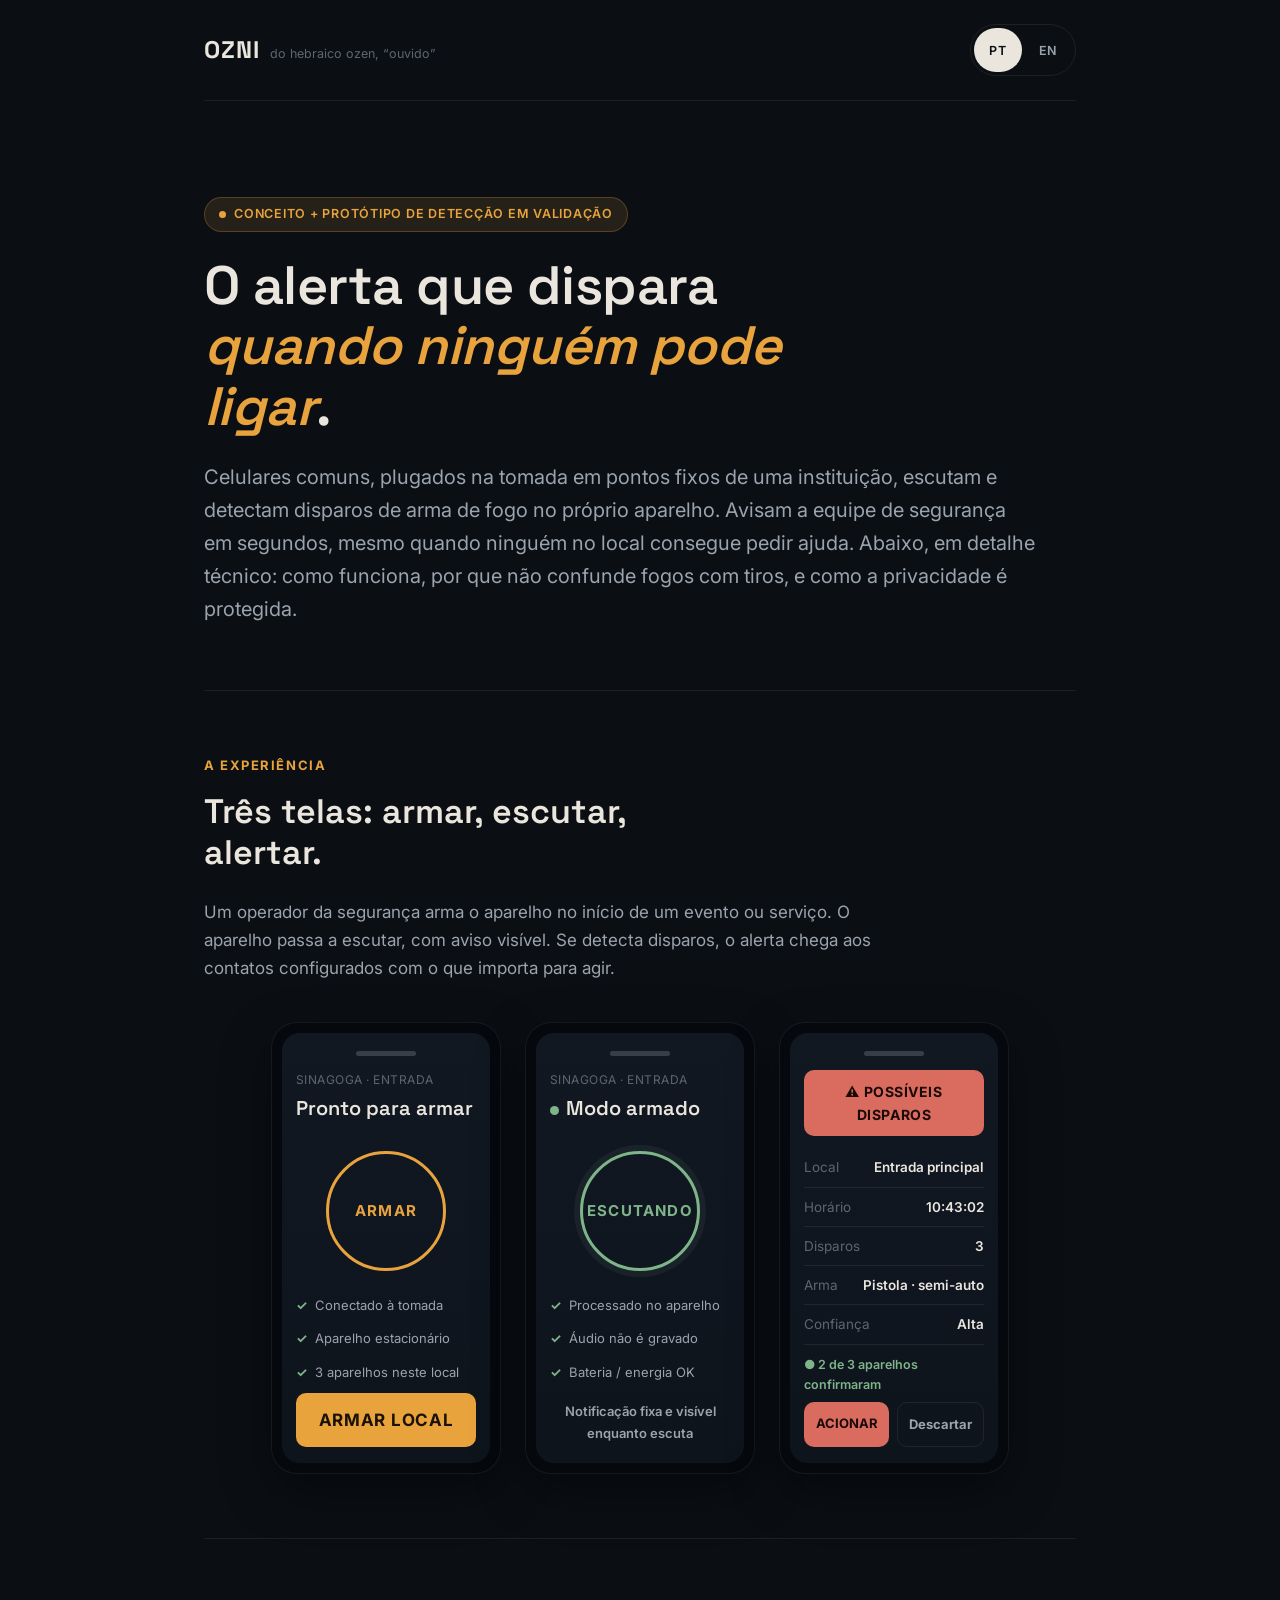
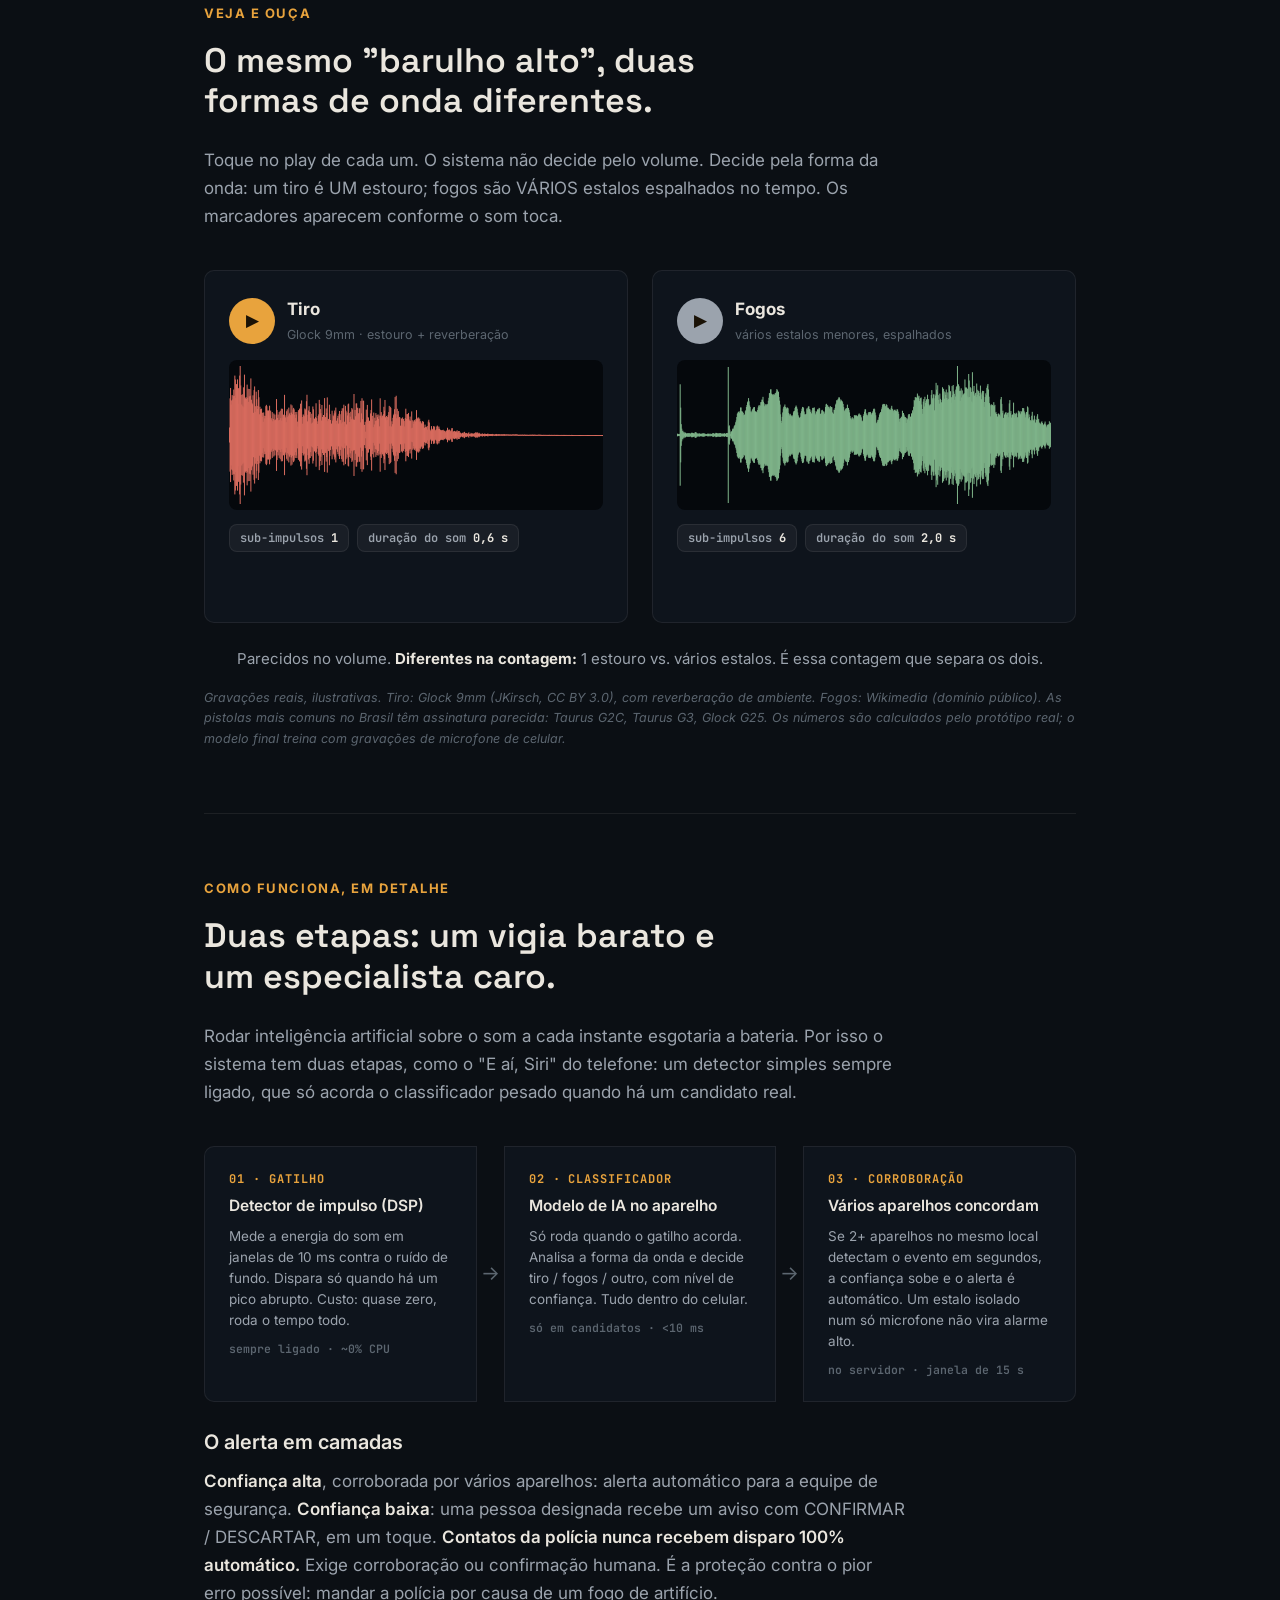
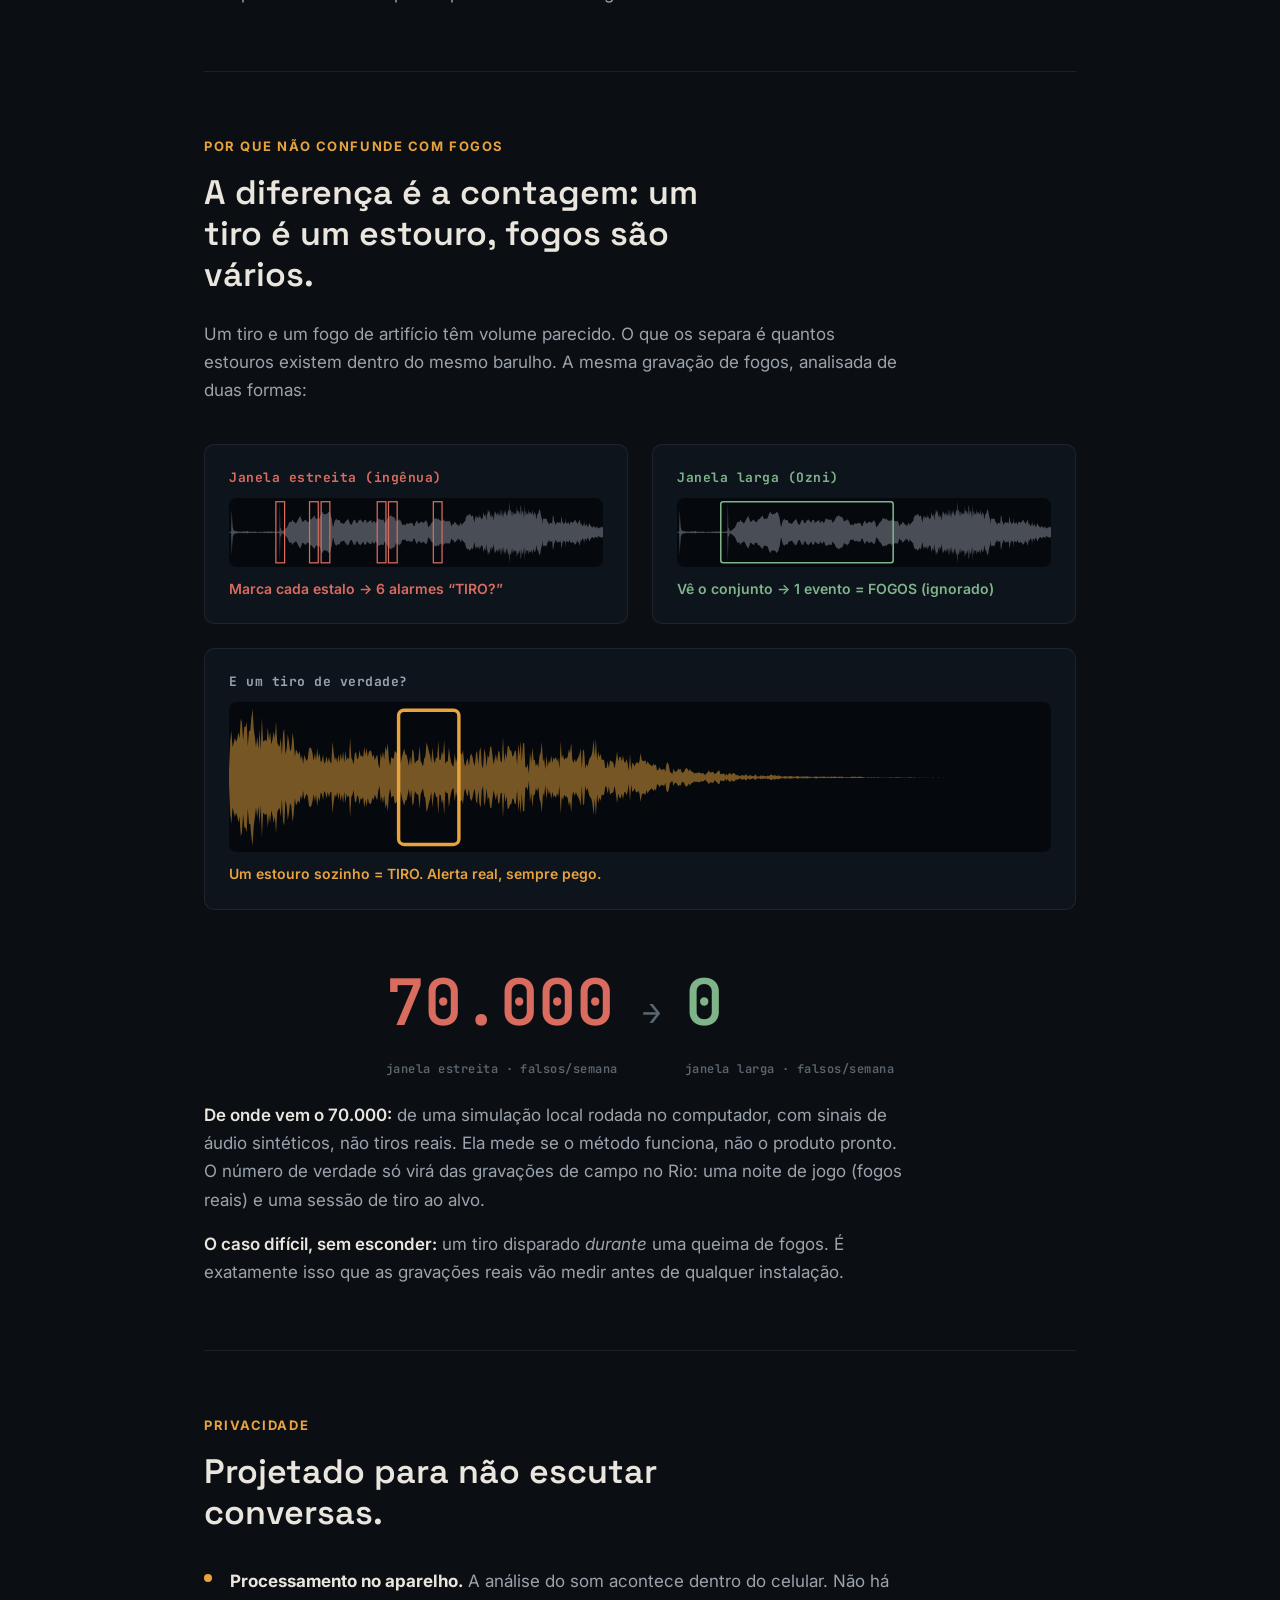
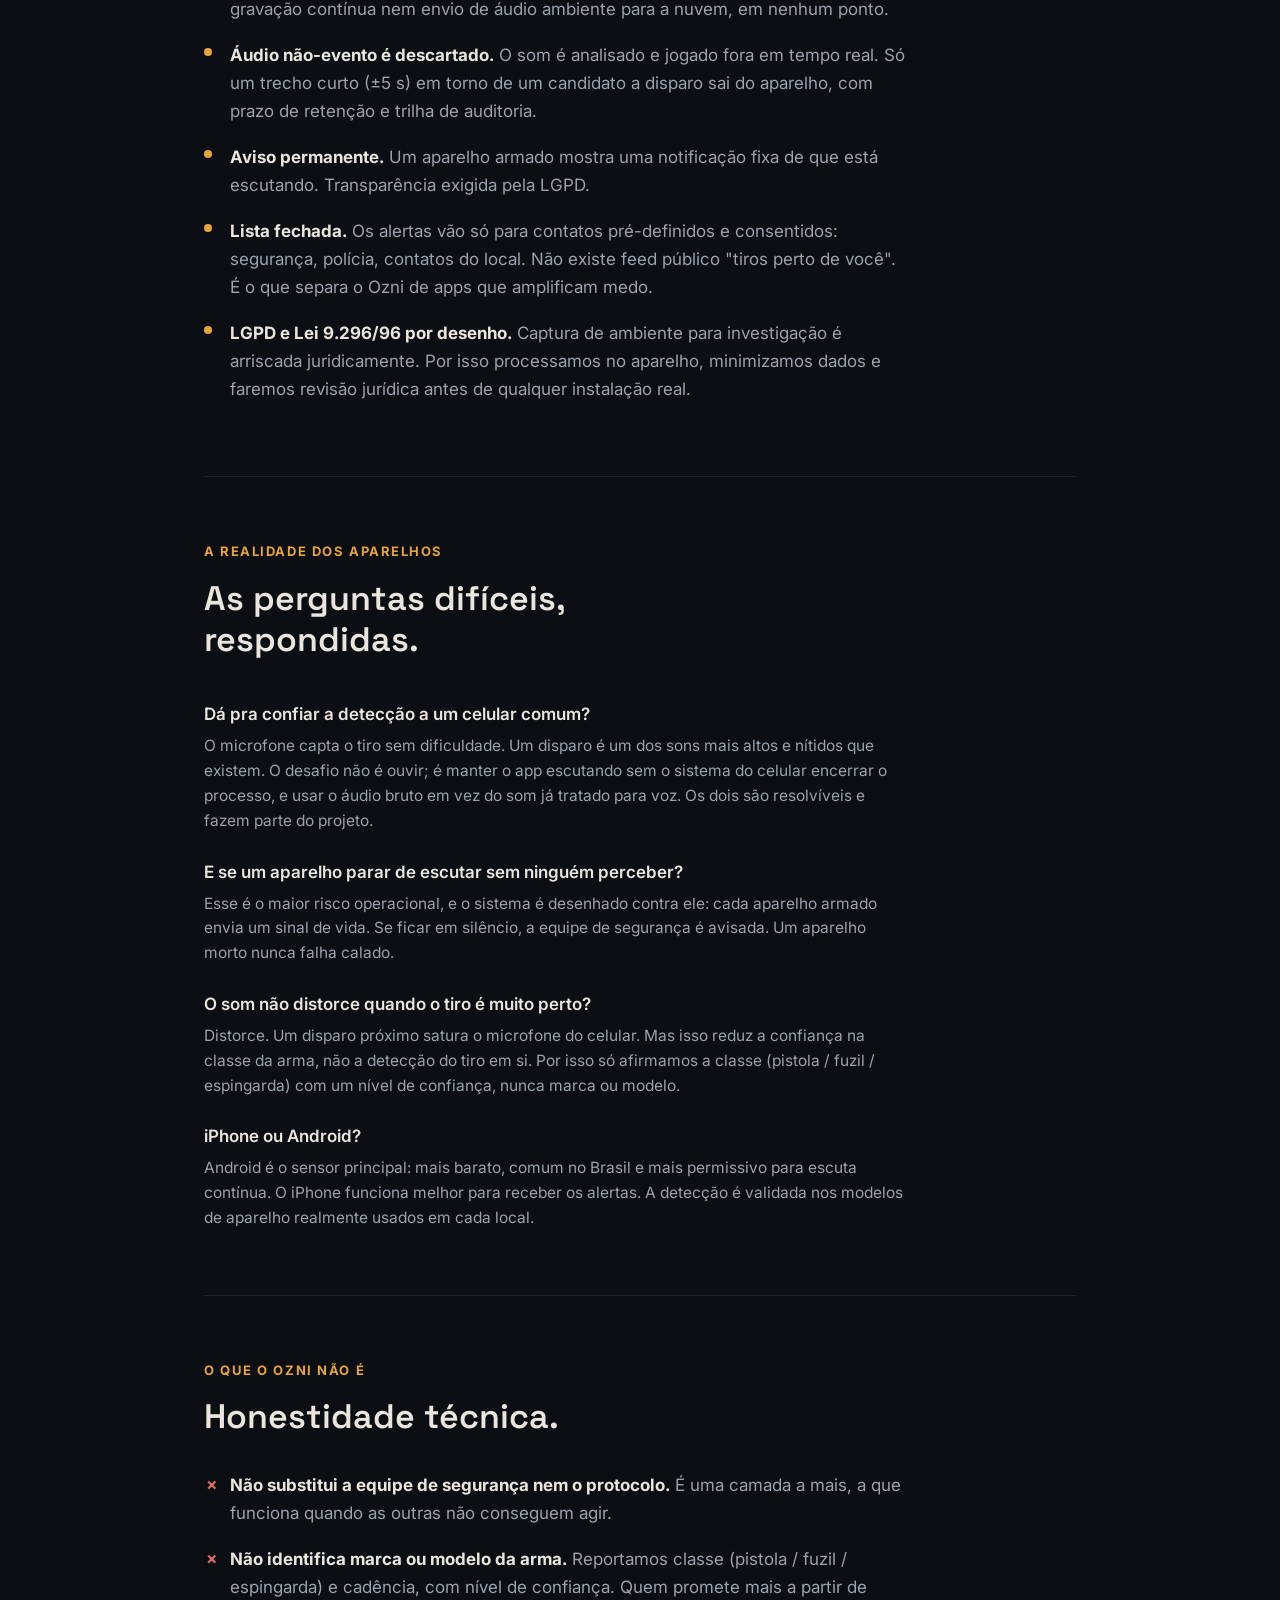
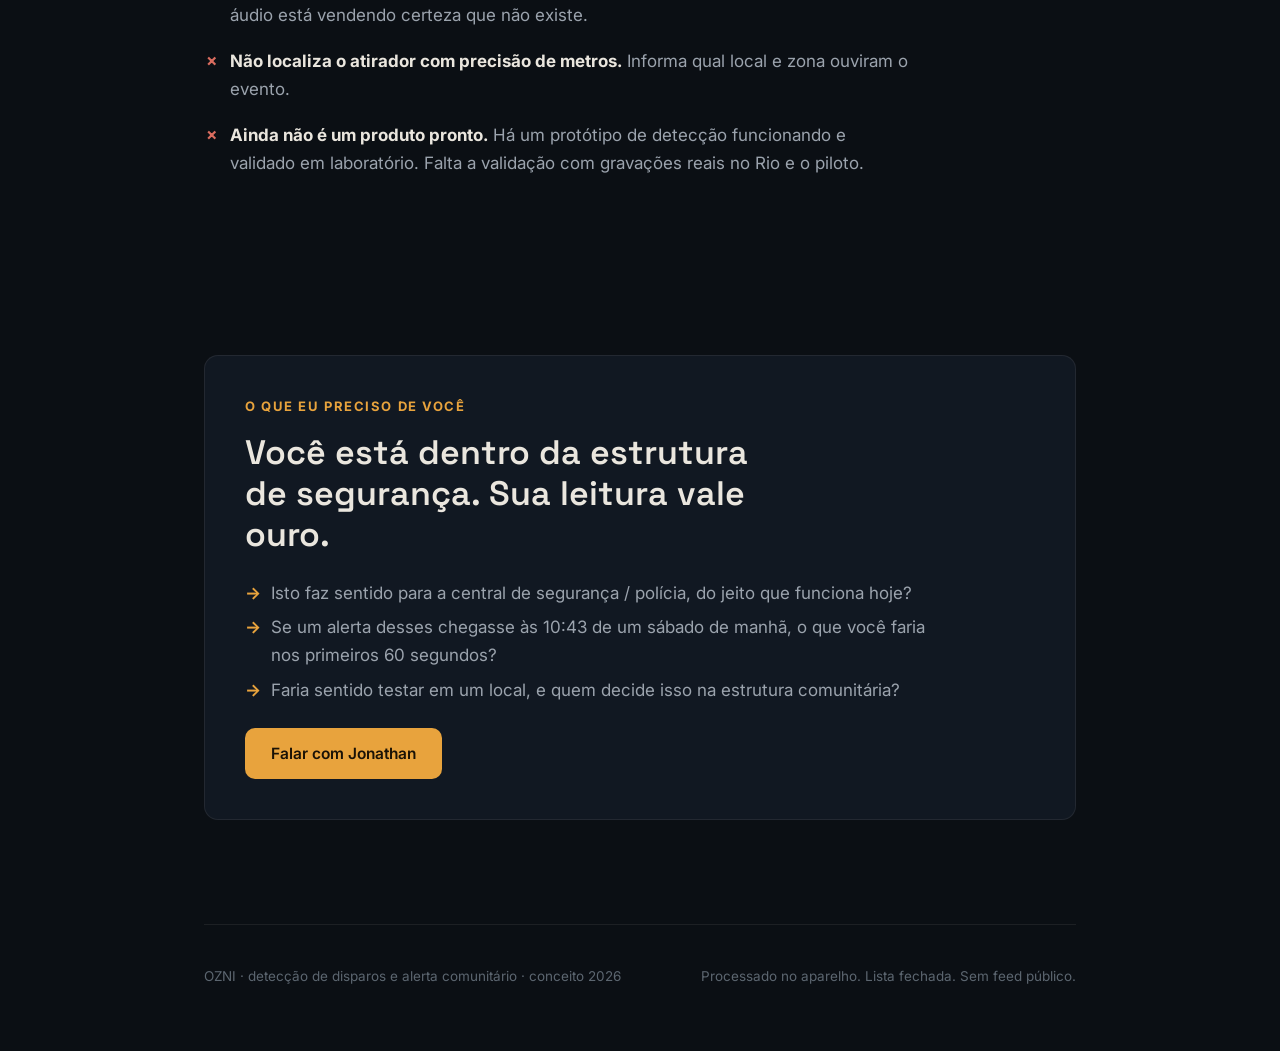
==== commit 8063e5a2: "add device-reality Q&A section (mic limits, honest)" ====
--- a/index.html
+++ b/index.html
@@ -128,6 +128,10 @@
   .gunrow{background:var(--card);border:1px solid var(--line);border-radius:var(--r);padding:var(--s3);margin-top:var(--s3)}
   .gunrow-lab{font:700 13px var(--mono);color:var(--dim);letter-spacing:.04em;margin-bottom:12px}
   @media(max-width:760px){.split{grid-template-columns:1fr}}
+
+  .faq{margin-top:var(--s4);max-width:var(--measure);display:flex;flex-direction:column;gap:var(--s3)}
+  .qa .q{font-weight:600;color:var(--ink);font-size:17px;margin:0}
+  .qa .a{color:var(--dim);margin-top:6px;font-size:15.5px;line-height:1.6}
 </style>
 </head>
 <body>
@@ -272,6 +276,21 @@
   </section>
 
   <section>
+    <p class="kicker" data-i18n="qa_k">A realidade dos aparelhos</p>
+    <h2 data-i18n="qa_h">As perguntas difíceis, respondidas.</h2>
+    <div class="faq">
+      <div class="qa"><p class="q" data-i18n="qa1q">Dá pra confiar a detecção a um celular comum?</p>
+        <p class="a" data-i18n="qa1a">O microfone capta o tiro sem dificuldade. Um disparo é um dos sons mais altos e nítidos que existem. O desafio não é ouvir; é manter o app escutando sem o sistema do celular encerrar o processo, e usar o áudio bruto em vez do som já tratado para voz. Os dois são resolvíveis e fazem parte do projeto.</p></div>
+      <div class="qa"><p class="q" data-i18n="qa2q">E se um aparelho parar de escutar sem ninguém perceber?</p>
+        <p class="a" data-i18n="qa2a">Esse é o maior risco operacional, e o sistema é desenhado contra ele: cada aparelho armado envia um sinal de vida. Se ficar em silêncio, a equipe de segurança é avisada. Um aparelho morto nunca falha calado.</p></div>
+      <div class="qa"><p class="q" data-i18n="qa3q">O som não distorce quando o tiro é muito perto?</p>
+        <p class="a" data-i18n="qa3a">Distorce. Um disparo próximo satura o microfone do celular. Mas isso reduz a confiança na classe da arma, não a detecção do tiro em si. Por isso só afirmamos a classe (pistola / fuzil / espingarda) com um nível de confiança, nunca marca ou modelo.</p></div>
+      <div class="qa"><p class="q" data-i18n="qa4q">iPhone ou Android?</p>
+        <p class="a" data-i18n="qa4a">Android é o sensor principal: mais barato, comum no Brasil e mais permissivo para escuta contínua. O iPhone funciona melhor para receber os alertas. A detecção é validada nos modelos de aparelho realmente usados em cada local.</p></div>
+    </div>
+  </section>
+
+  <section>
     <p class="kicker" data-i18n="lim_k">O que o Ozni não é</p>
     <h2 data-i18n="lim_h">Honestidade técnica.</h2>
     <ul class="no">
@@ -396,7 +415,7 @@
   if(w)w.innerHTML=svg(VIZ.fw.wave,VIZ.fw.markers,'wide');
   if(g)g.innerHTML=svg(VIZ.gun.wave,VIZ.gun.markers,'gun');
 }
-var EN={
+var EN={ qa_k:'Device reality', qa_h:'The hard questions, answered.', qa1q:'Can you trust detection to an ordinary phone?', qa1a:'The microphone hears the shot without trouble. A gunshot is one of the loudest, sharpest sounds there is. The challenge is not hearing it; it is keeping the app listening without the phone OS killing the process, and using the raw audio instead of the sound already cleaned for speech. Both are solvable and part of the build.', qa2q:'What if a device stops listening and nobody notices?', qa2a:'That is the biggest operational risk, and the system is designed against it: every armed device sends a heartbeat. If it goes silent, the security team is alerted. A dead device never fails quietly.', qa3q:'Does the sound distort when the shot is very close?', qa3a:'It does. A close shot saturates the phone microphone. But that lowers confidence in the weapon class, not detection of the shot itself. That is why we state only the class (handgun / rifle / shotgun) with a confidence level, never make or model.', qa4q:'iPhone or Android?', qa4a:'Android is the main sensor: cheaper, common in Brazil, and more permissive for continuous listening. iPhone works better for receiving alerts. Detection is validated on the actual device models used at each site.',
  meaning:'from the Hebrew ozen, “ear”',
  status:'Concept + detection prototype in validation',
  h1:'The alert that fires <em>when no one can call</em>.',
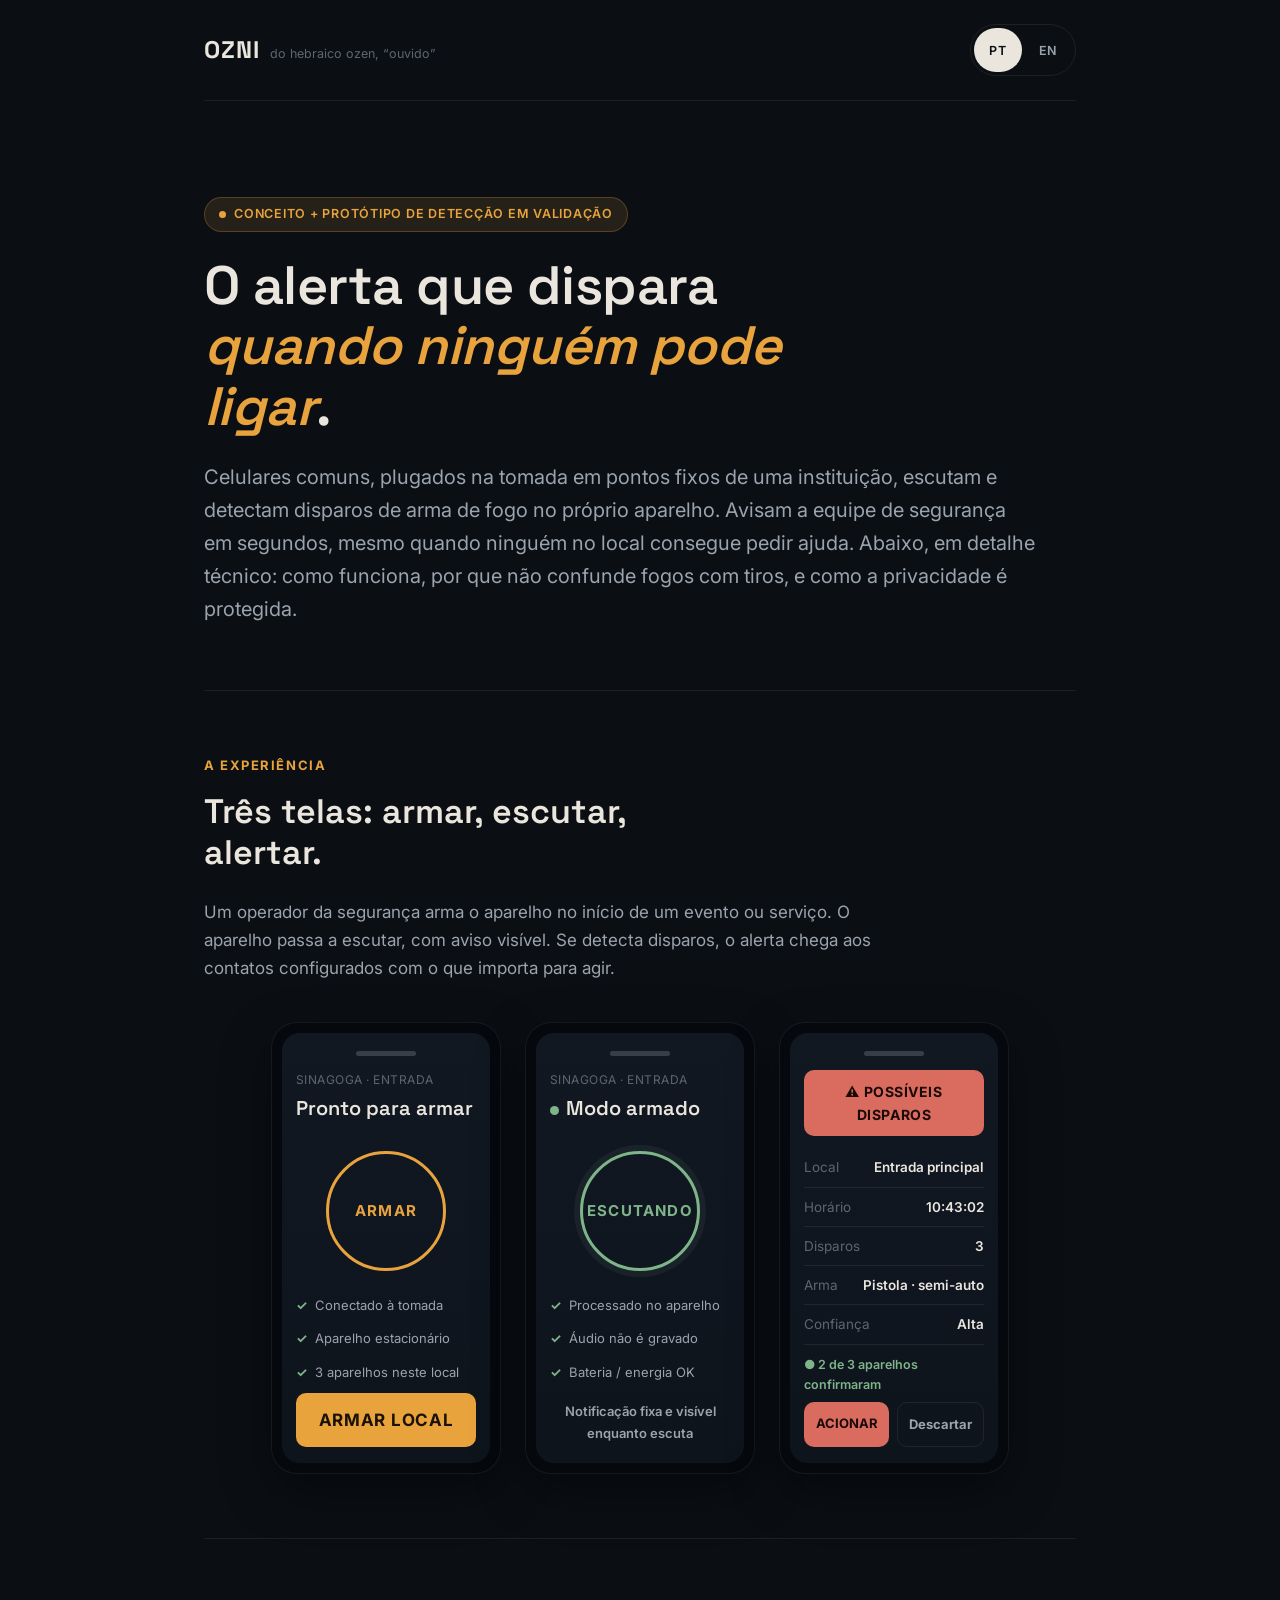
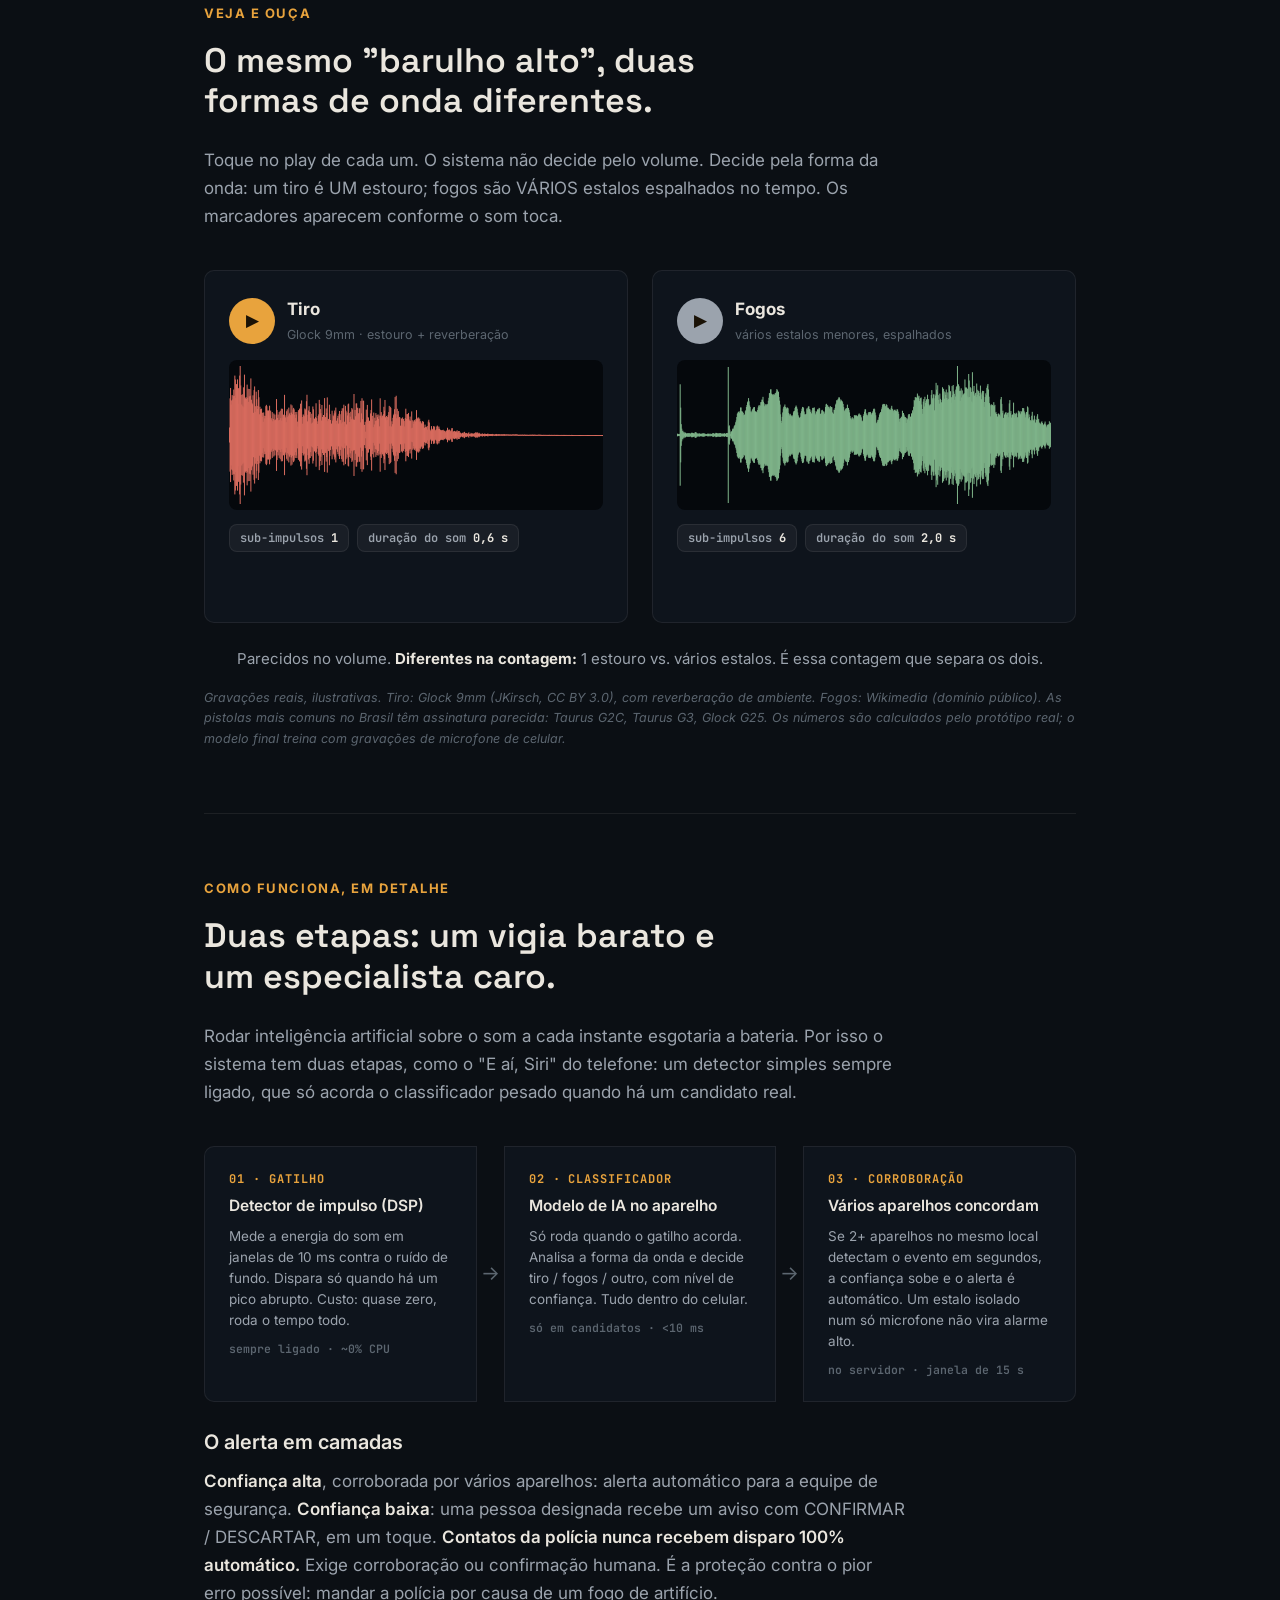
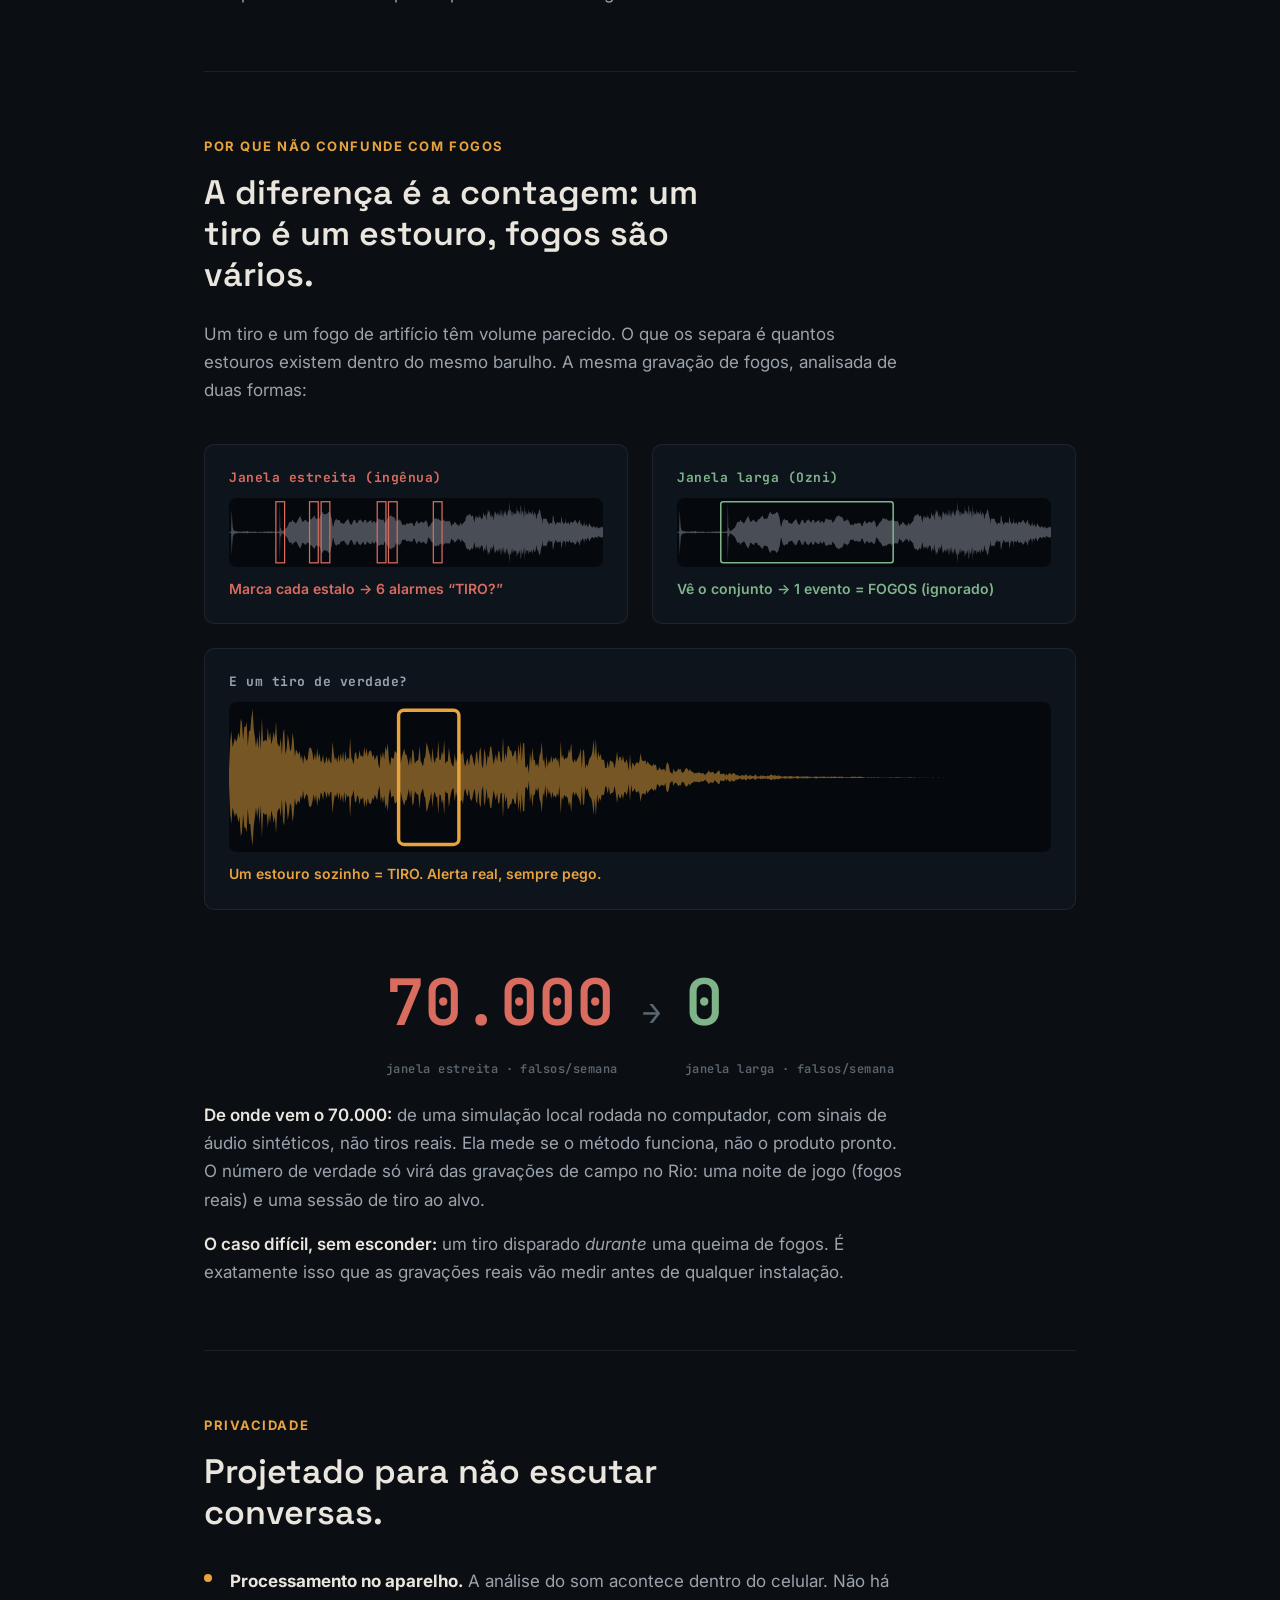
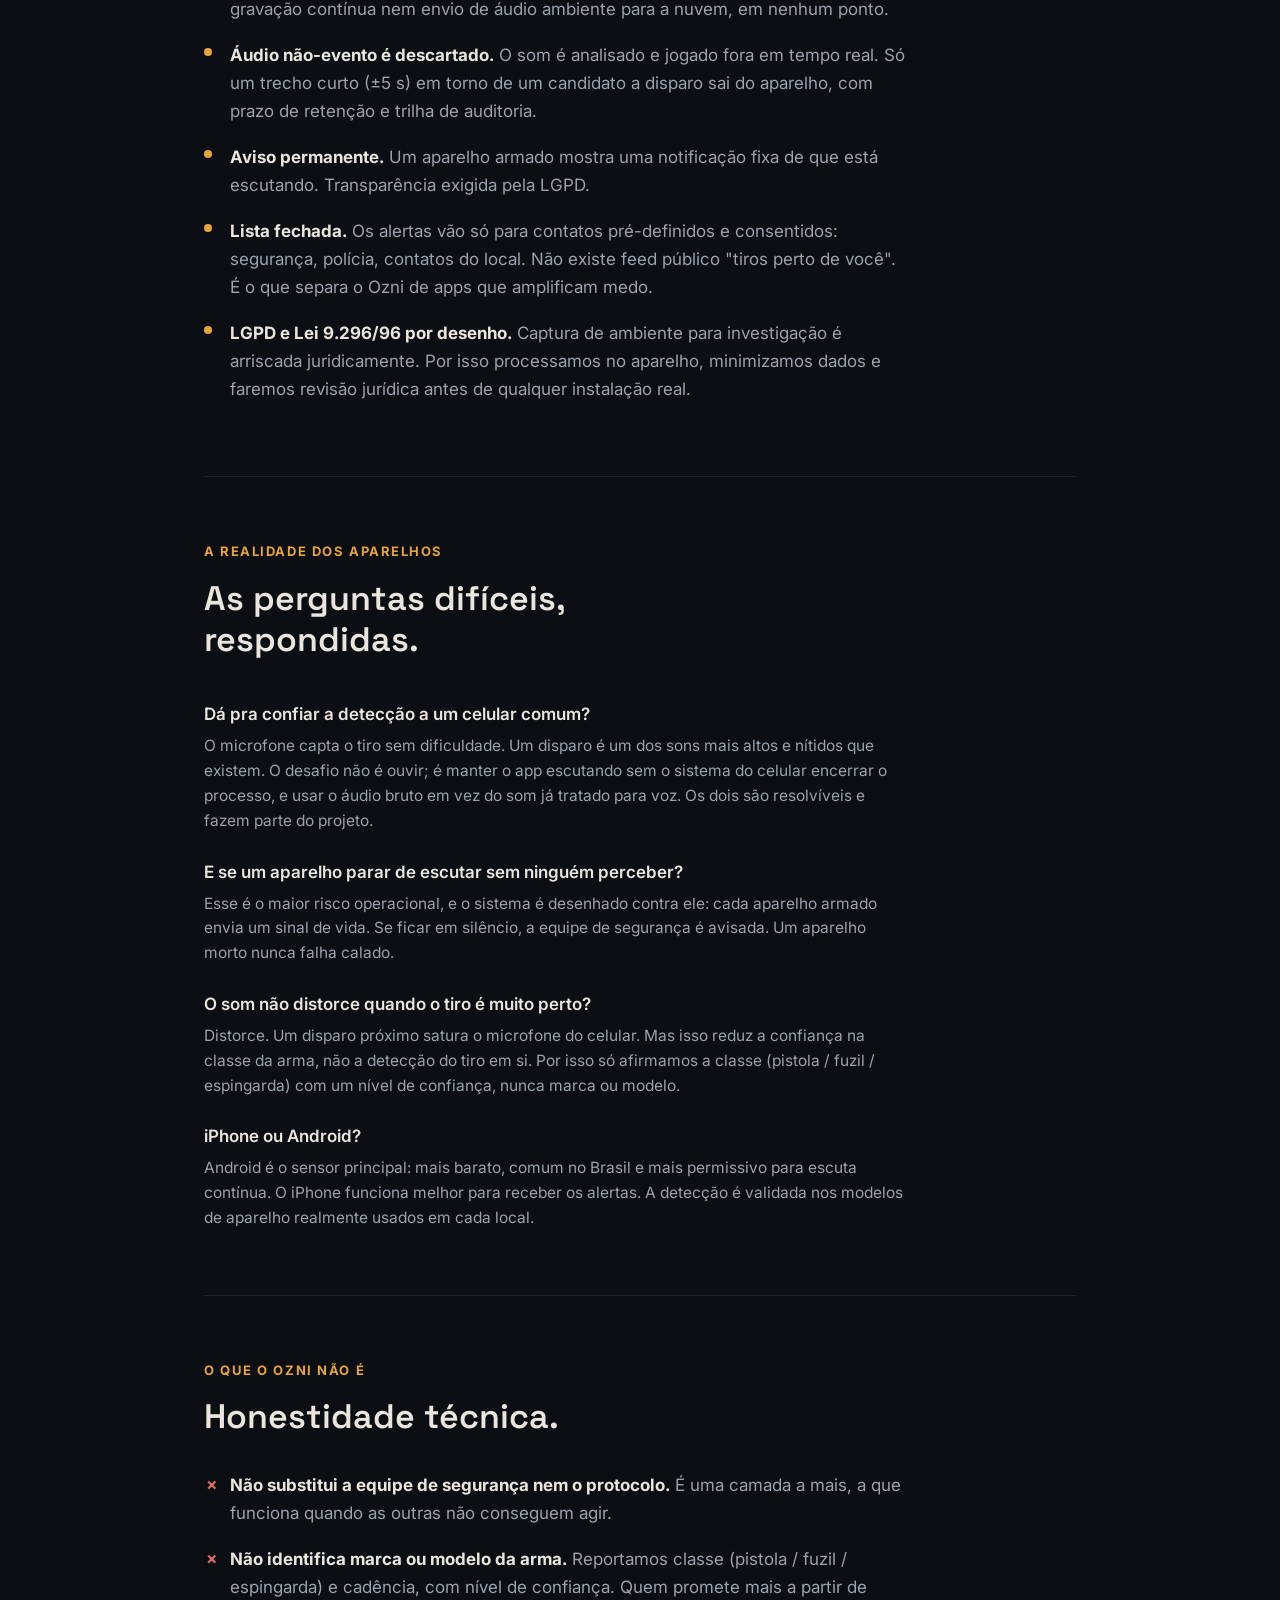
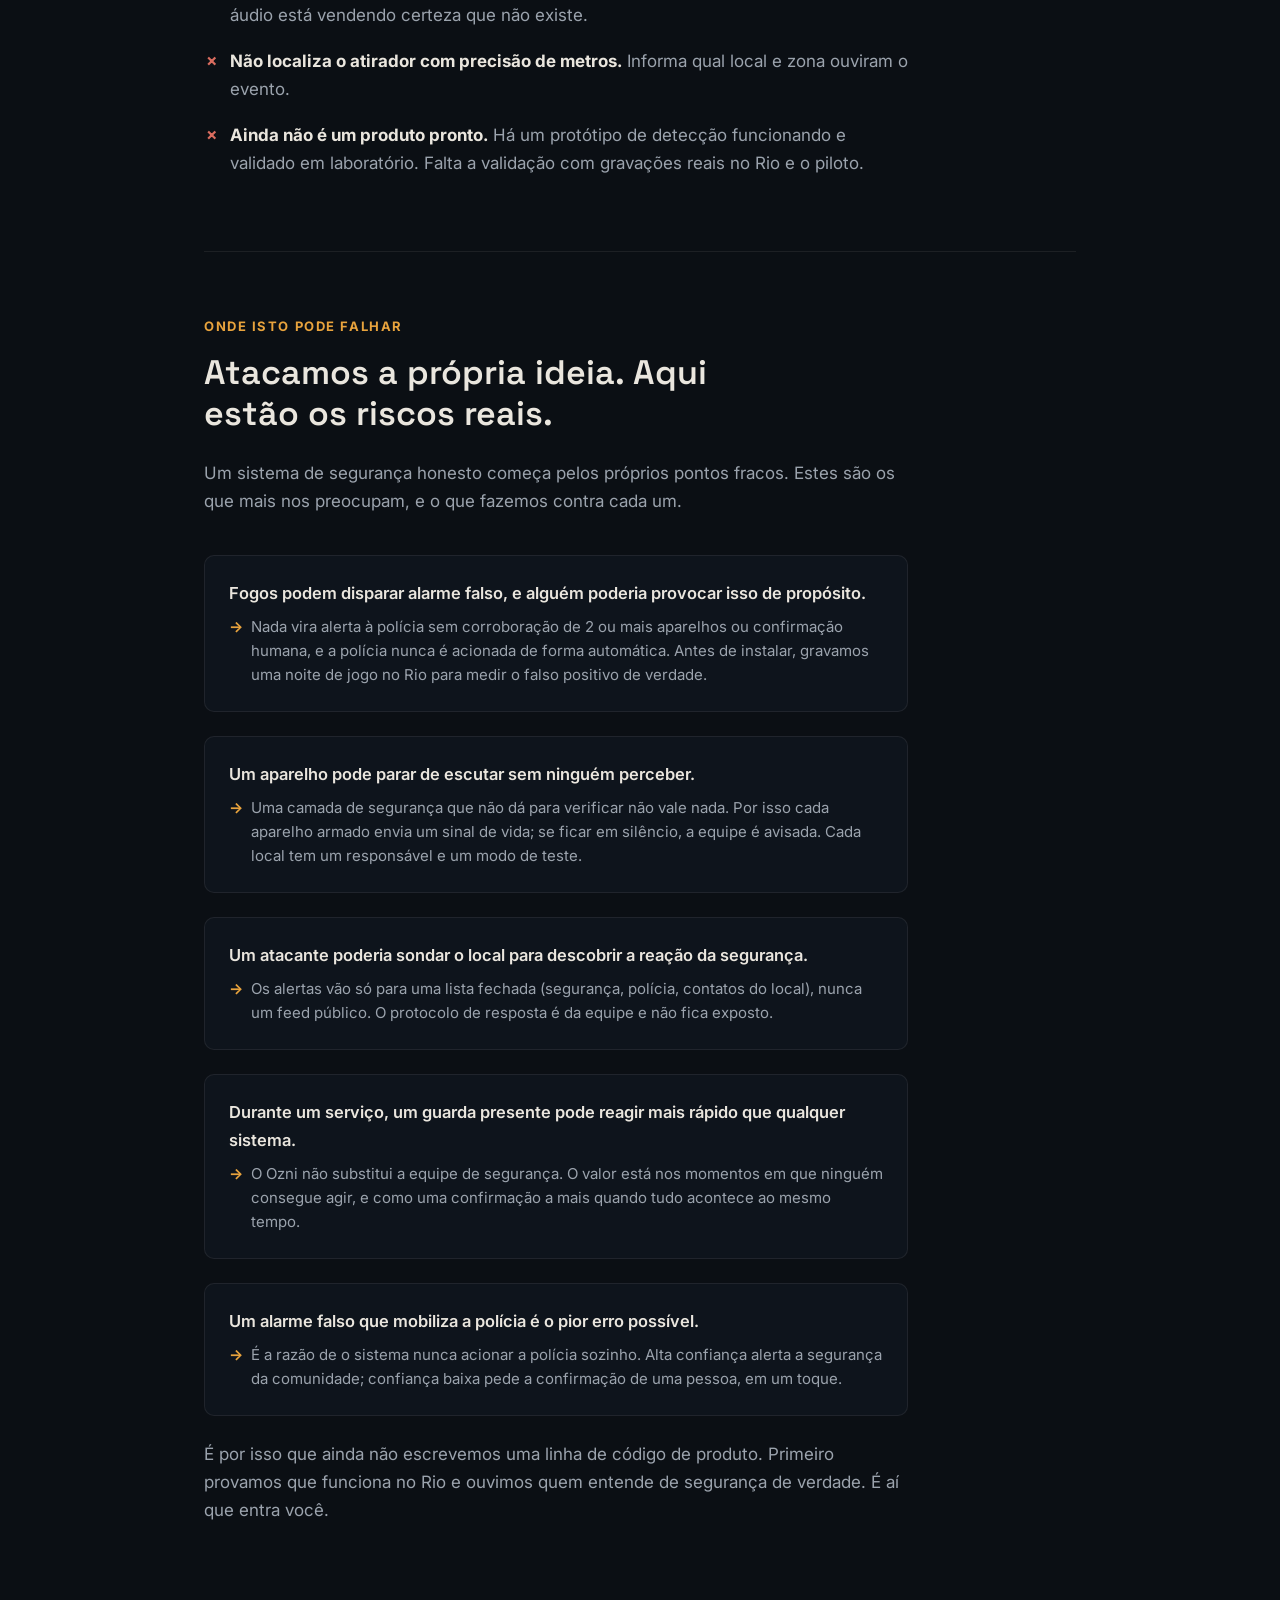
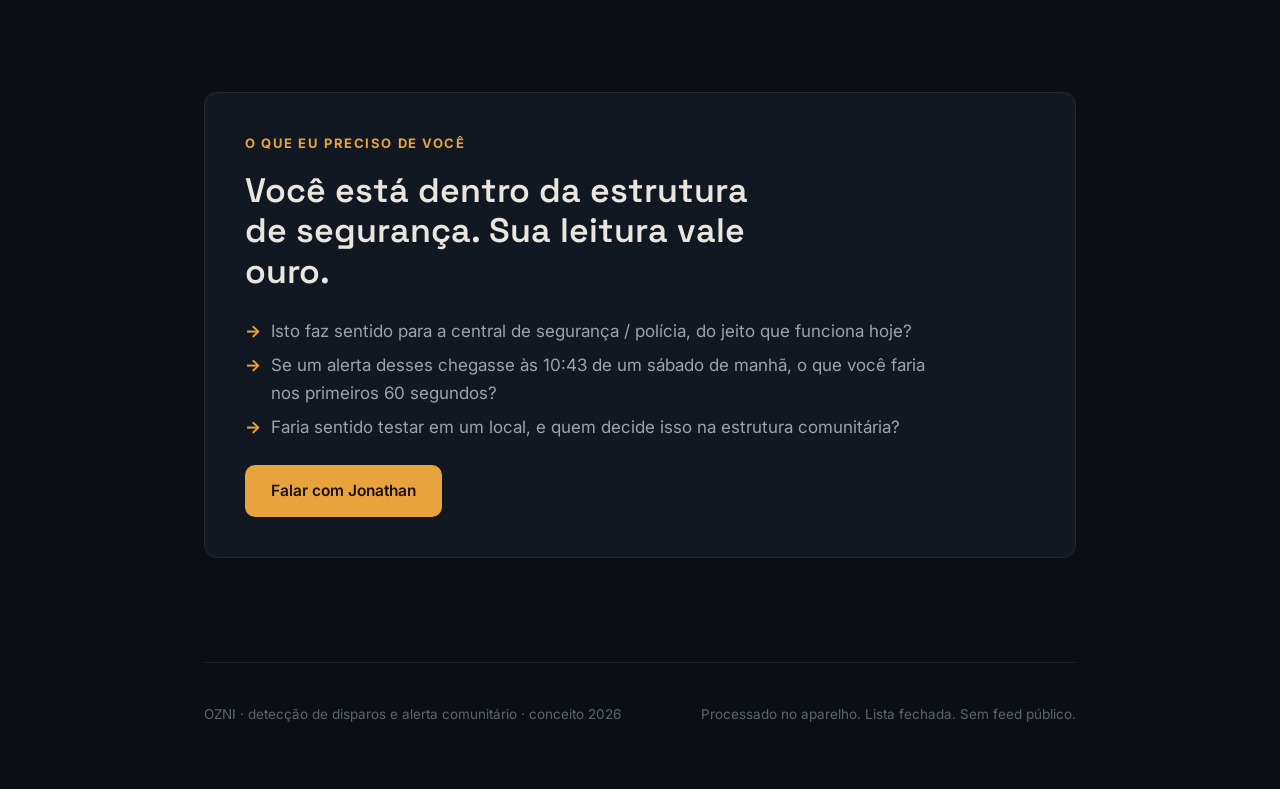
==== commit e04df26b: "add 'Onde isto pode falhar' — honest risk/red-team section for R" ====
--- a/index.html
+++ b/index.html
@@ -132,6 +132,12 @@
   .faq{margin-top:var(--s4);max-width:var(--measure);display:flex;flex-direction:column;gap:var(--s3)}
   .qa .q{font-weight:600;color:var(--ink);font-size:17px;margin:0}
   .qa .a{color:var(--dim);margin-top:6px;font-size:15.5px;line-height:1.6}
+
+  .risks{margin-top:var(--s4);display:flex;flex-direction:column;gap:var(--s3);max-width:var(--measure)}
+  .risk{background:var(--card);border:1px solid var(--line);border-radius:var(--r);padding:var(--s3)}
+  .r-q{font-weight:600;color:var(--ink);font-size:16.5px;margin:0}
+  .r-a{color:var(--dim);font-size:15px;line-height:1.6;margin-top:8px;padding-left:22px;position:relative}
+  .r-a::before{content:"\2192";position:absolute;left:0;color:var(--accent);font-weight:700}
 </style>
 </head>
 <body>
@@ -301,6 +307,25 @@
     </ul>
   </section>
 
+  <section>
+    <p class="kicker" data-i18n="risk_k">Onde isto pode falhar</p>
+    <h2 data-i18n="risk_h">Atacamos a própria ideia. Aqui estão os riscos reais.</h2>
+    <p class="prose" data-i18n="risk_p">Um sistema de segurança honesto começa pelos próprios pontos fracos. Estes são os que mais nos preocupam, e o que fazemos contra cada um.</p>
+    <div class="risks">
+      <div class="risk"><p class="r-q" data-i18n="r1q">Fogos podem disparar alarme falso, e alguém poderia provocar isso de propósito.</p>
+        <p class="r-a" data-i18n="r1a">Nada vira alerta à polícia sem corroboração de 2 ou mais aparelhos ou confirmação humana, e a polícia nunca é acionada de forma automática. Antes de instalar, gravamos uma noite de jogo no Rio para medir o falso positivo de verdade.</p></div>
+      <div class="risk"><p class="r-q" data-i18n="r2q">Um aparelho pode parar de escutar sem ninguém perceber.</p>
+        <p class="r-a" data-i18n="r2a">Uma camada de segurança que não dá para verificar não vale nada. Por isso cada aparelho armado envia um sinal de vida; se ficar em silêncio, a equipe é avisada. Cada local tem um responsável e um modo de teste.</p></div>
+      <div class="risk"><p class="r-q" data-i18n="r3q">Um atacante poderia sondar o local para descobrir a reação da segurança.</p>
+        <p class="r-a" data-i18n="r3a">Os alertas vão só para uma lista fechada (segurança, polícia, contatos do local), nunca um feed público. O protocolo de resposta é da equipe e não fica exposto.</p></div>
+      <div class="risk"><p class="r-q" data-i18n="r4q">Durante um serviço, um guarda presente pode reagir mais rápido que qualquer sistema.</p>
+        <p class="r-a" data-i18n="r4a">O Ozni não substitui a equipe de segurança. O valor está nos momentos em que ninguém consegue agir, e como uma confirmação a mais quando tudo acontece ao mesmo tempo.</p></div>
+      <div class="risk"><p class="r-q" data-i18n="r5q">Um alarme falso que mobiliza a polícia é o pior erro possível.</p>
+        <p class="r-a" data-i18n="r5a">É a razão de o sistema nunca acionar a polícia sozinho. Alta confiança alerta a segurança da comunidade; confiança baixa pede a confirmação de uma pessoa, em um toque.</p></div>
+    </div>
+    <p class="prose" style="margin-top:var(--s3)" data-i18n="risk_end">É por isso que ainda não escrevemos uma linha de código de produto. Primeiro provamos que funciona no Rio e ouvimos quem entende de segurança de verdade. É aí que entra você.</p>
+  </section>
+
   <section style="border-top:none">
     <div class="cta">
       <p class="kicker" data-i18n="cta_k">O que eu preciso de você</p>
@@ -415,7 +440,7 @@
   if(w)w.innerHTML=svg(VIZ.fw.wave,VIZ.fw.markers,'wide');
   if(g)g.innerHTML=svg(VIZ.gun.wave,VIZ.gun.markers,'gun');
 }
-var EN={ qa_k:'Device reality', qa_h:'The hard questions, answered.', qa1q:'Can you trust detection to an ordinary phone?', qa1a:'The microphone hears the shot without trouble. A gunshot is one of the loudest, sharpest sounds there is. The challenge is not hearing it; it is keeping the app listening without the phone OS killing the process, and using the raw audio instead of the sound already cleaned for speech. Both are solvable and part of the build.', qa2q:'What if a device stops listening and nobody notices?', qa2a:'That is the biggest operational risk, and the system is designed against it: every armed device sends a heartbeat. If it goes silent, the security team is alerted. A dead device never fails quietly.', qa3q:'Does the sound distort when the shot is very close?', qa3a:'It does. A close shot saturates the phone microphone. But that lowers confidence in the weapon class, not detection of the shot itself. That is why we state only the class (handgun / rifle / shotgun) with a confidence level, never make or model.', qa4q:'iPhone or Android?', qa4a:'Android is the main sensor: cheaper, common in Brazil, and more permissive for continuous listening. iPhone works better for receiving alerts. Detection is validated on the actual device models used at each site.',
+var EN={ risk_k:'Where this can fail', risk_h:'We attacked our own idea. Here are the real risks.', risk_p:'An honest security system starts with its own weak points. These are the ones that worry us most, and what we do about each.', r1q:'Fireworks can set off a false alarm, and someone could trigger that on purpose.', r1a:'Nothing becomes a police alert without corroboration from 2 or more devices or human confirmation, and police are never dispatched automatically. Before any install, we record a match night in Rio to measure the real false-positive rate.', r2q:'A device could stop listening and nobody notices.', r2a:'A security layer you cannot verify is worthless. So every armed device sends a heartbeat; if it goes silent, the team is alerted. Each site has an owner and a test mode.', r3q:'An attacker could probe the site to learn how security reacts.', r3a:'Alerts go only to a closed list (security, police, site contacts), never a public feed. The response protocol belongs to the team and is not exposed.', r4q:'During a service, a guard on site can react faster than any system.', r4a:'Ozni does not replace the security team. Its value is in the moments when no one can act, and as one more confirmation when everything happens at once.', r5q:'A false alarm that mobilizes police is the worst possible error.', r5a:'That is why the system never dispatches police on its own. High confidence alerts community security; low confidence asks one person to confirm, in a single tap.', risk_end:'That is why we have not written a line of product code yet. First we prove it works in Rio and listen to people who really understand security. That is where you come in.', qa_k:'Device reality', qa_h:'The hard questions, answered.', qa1q:'Can you trust detection to an ordinary phone?', qa1a:'The microphone hears the shot without trouble. A gunshot is one of the loudest, sharpest sounds there is. The challenge is not hearing it; it is keeping the app listening without the phone OS killing the process, and using the raw audio instead of the sound already cleaned for speech. Both are solvable and part of the build.', qa2q:'What if a device stops listening and nobody notices?', qa2a:'That is the biggest operational risk, and the system is designed against it: every armed device sends a heartbeat. If it goes silent, the security team is alerted. A dead device never fails quietly.', qa3q:'Does the sound distort when the shot is very close?', qa3a:'It does. A close shot saturates the phone microphone. But that lowers confidence in the weapon class, not detection of the shot itself. That is why we state only the class (handgun / rifle / shotgun) with a confidence level, never make or model.', qa4q:'iPhone or Android?', qa4a:'Android is the main sensor: cheaper, common in Brazil, and more permissive for continuous listening. iPhone works better for receiving alerts. Detection is validated on the actual device models used at each site.',
  meaning:'from the Hebrew ozen, “ear”',
  status:'Concept + detection prototype in validation',
  h1:'The alert that fires <em>when no one can call</em>.',
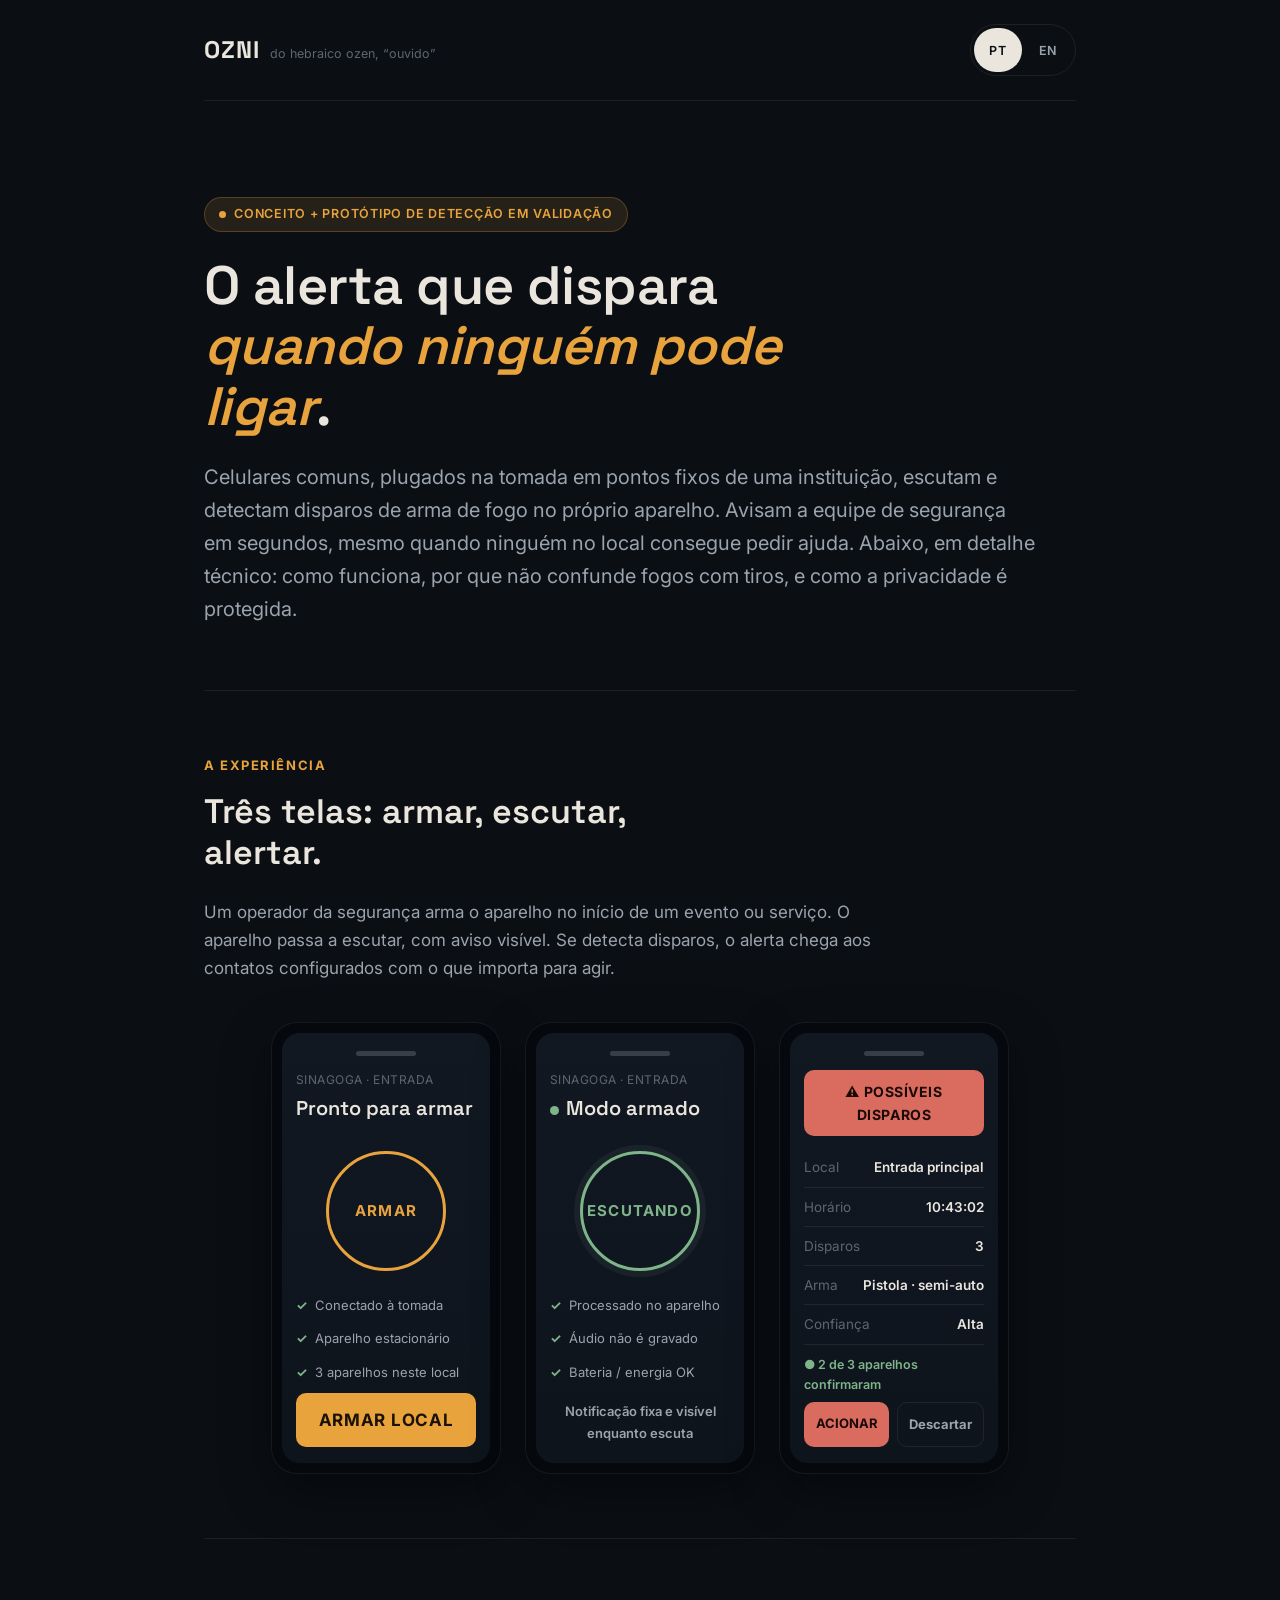
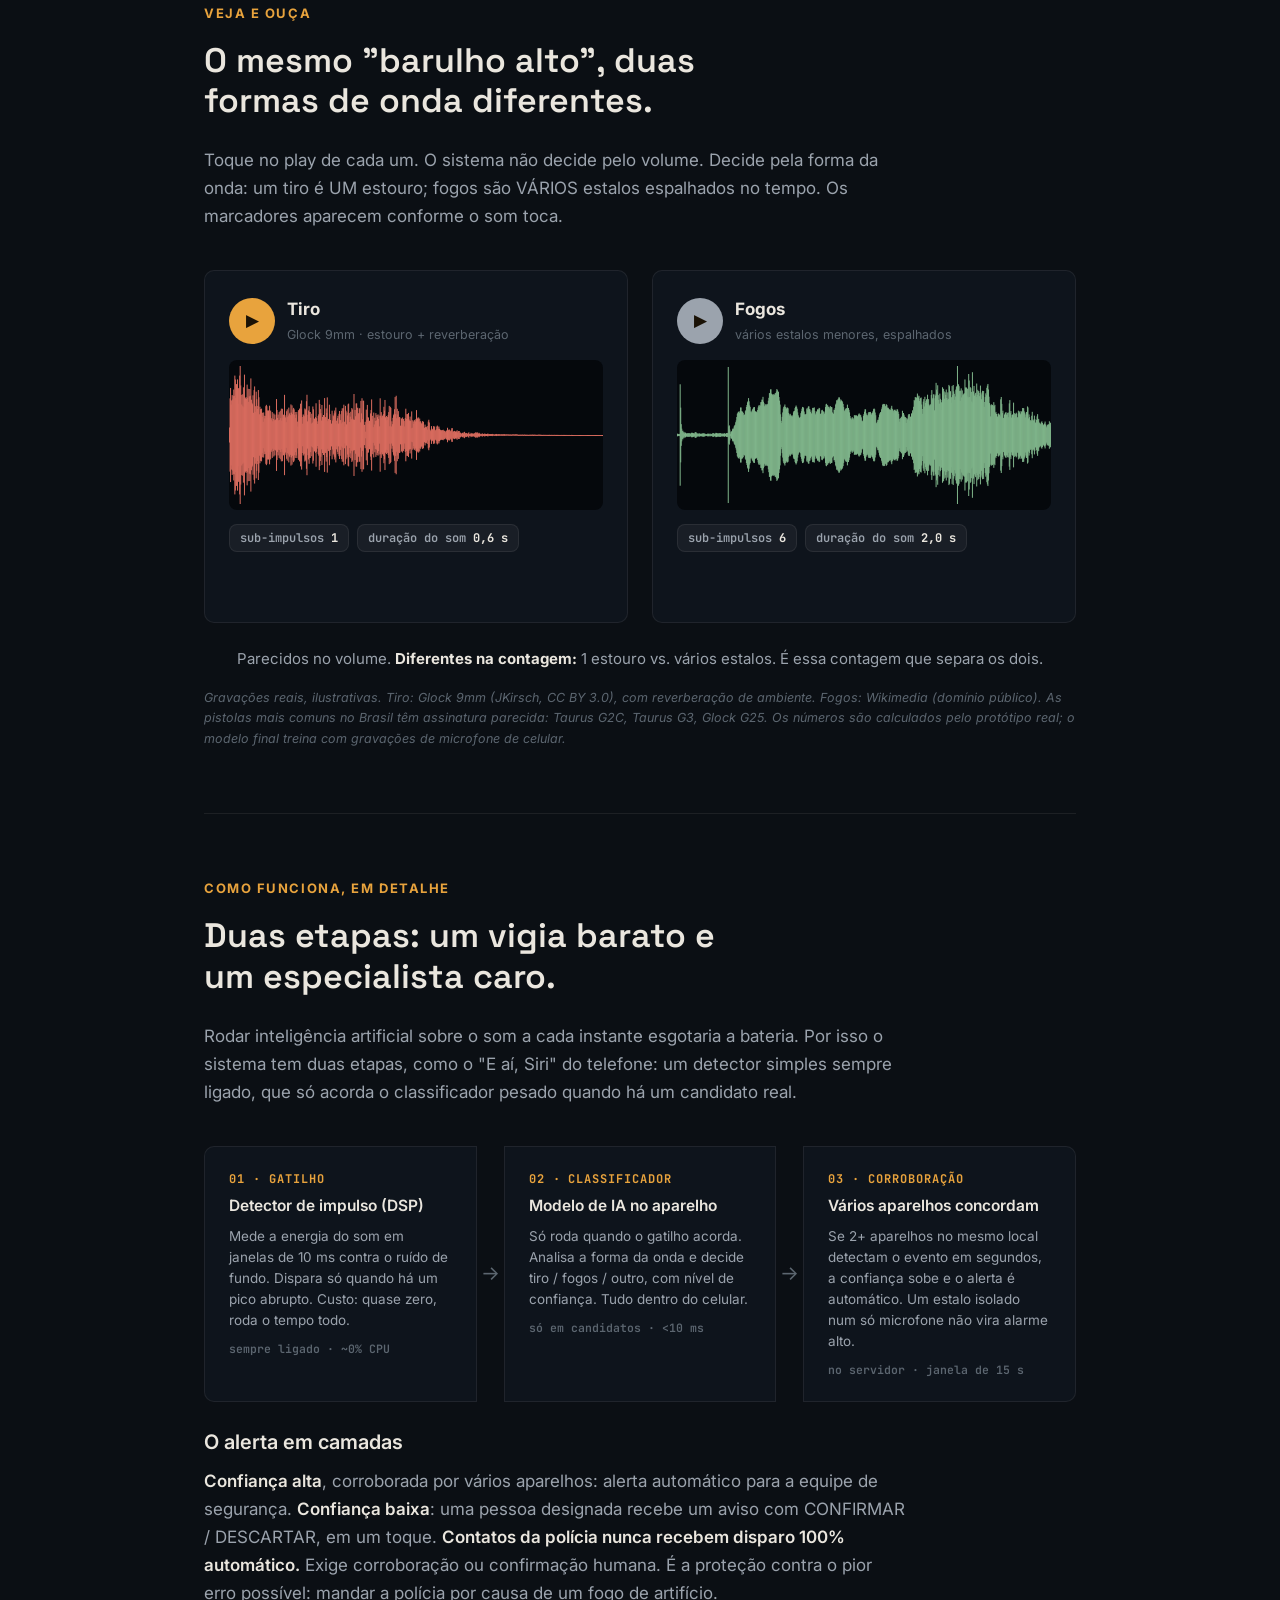
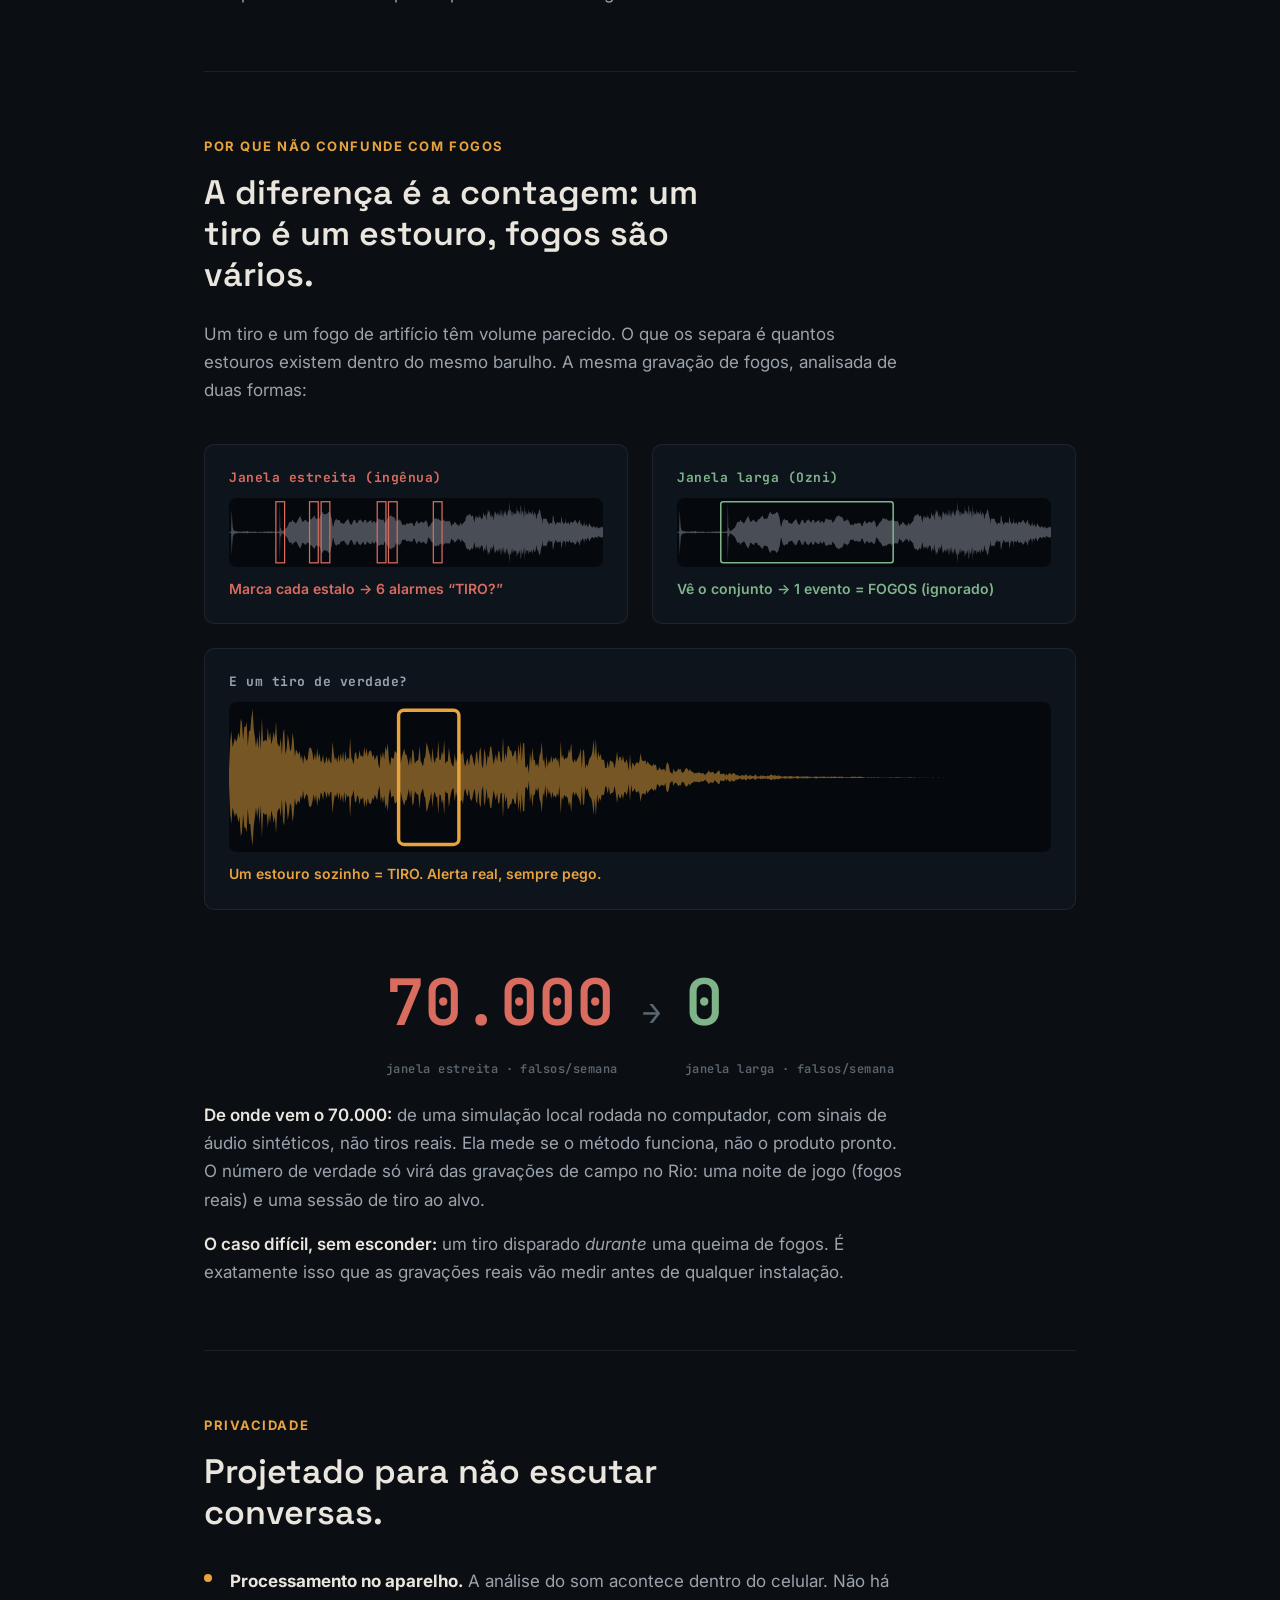
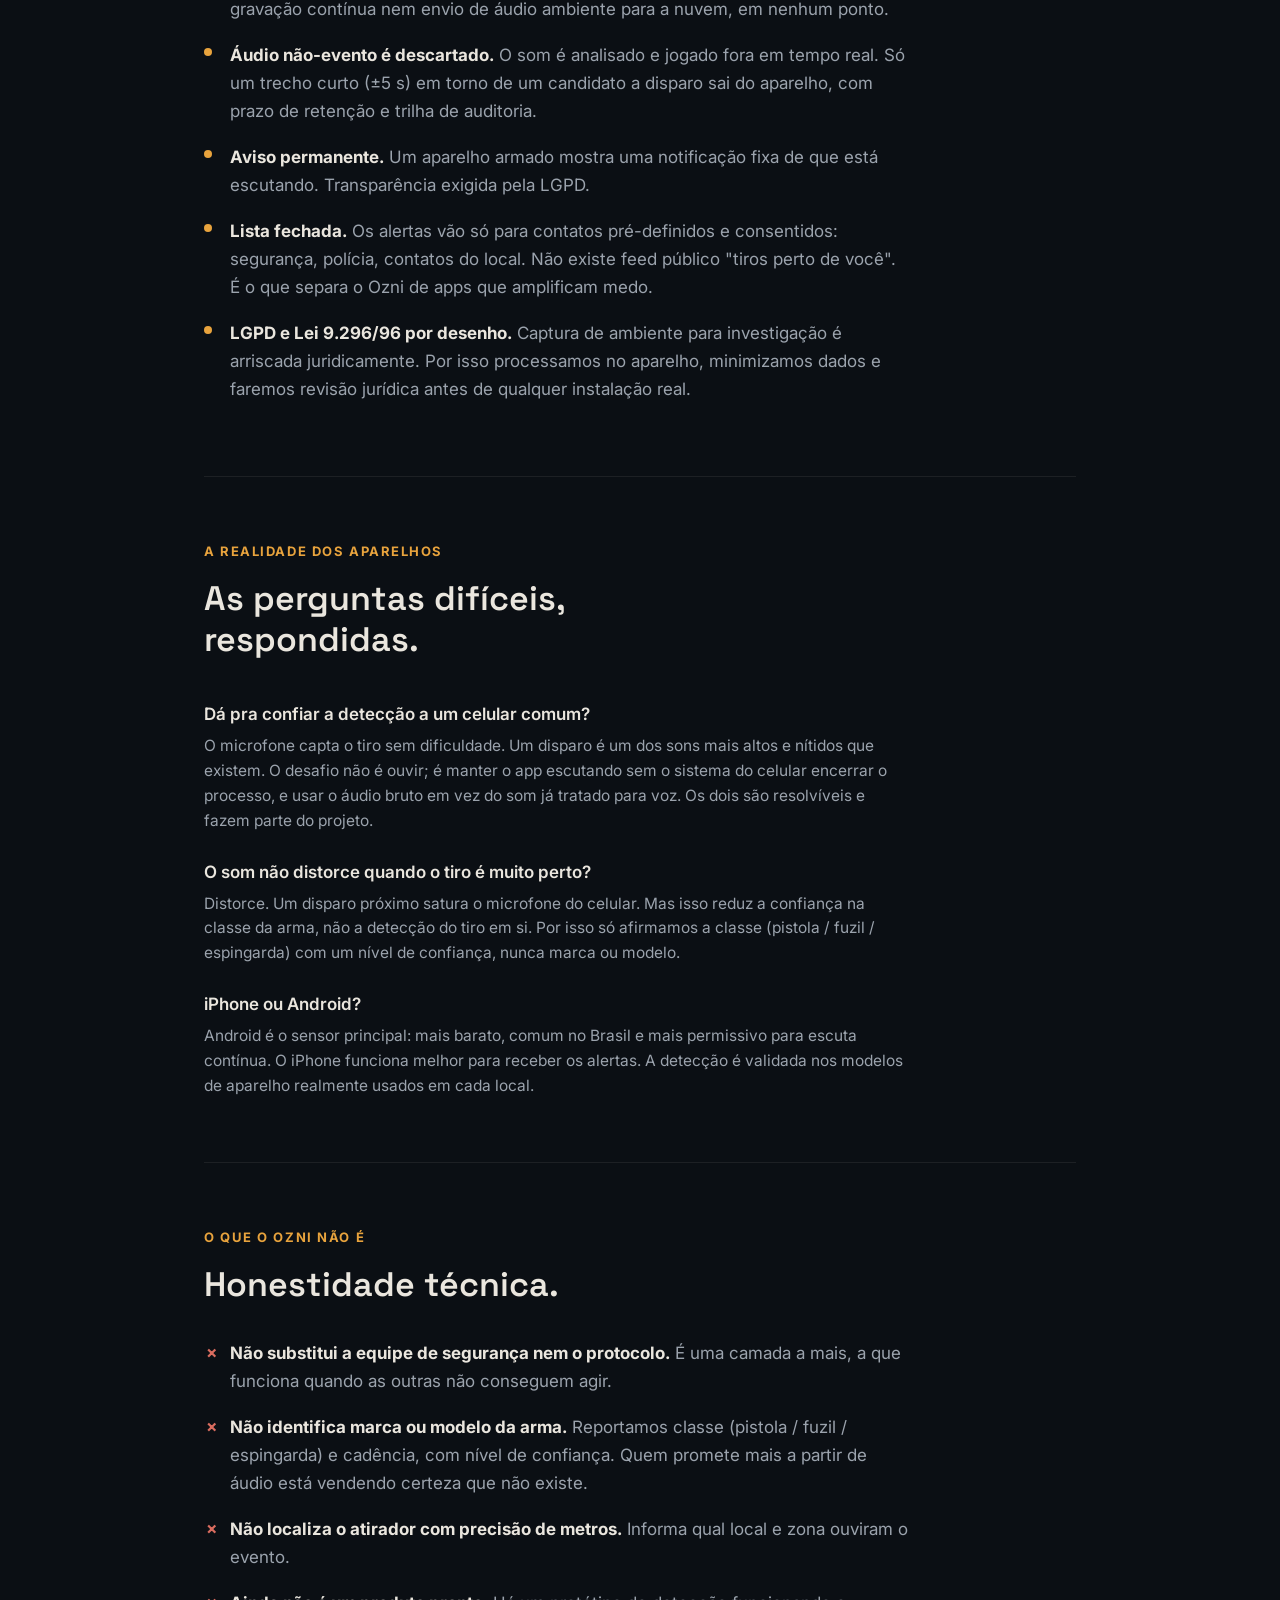
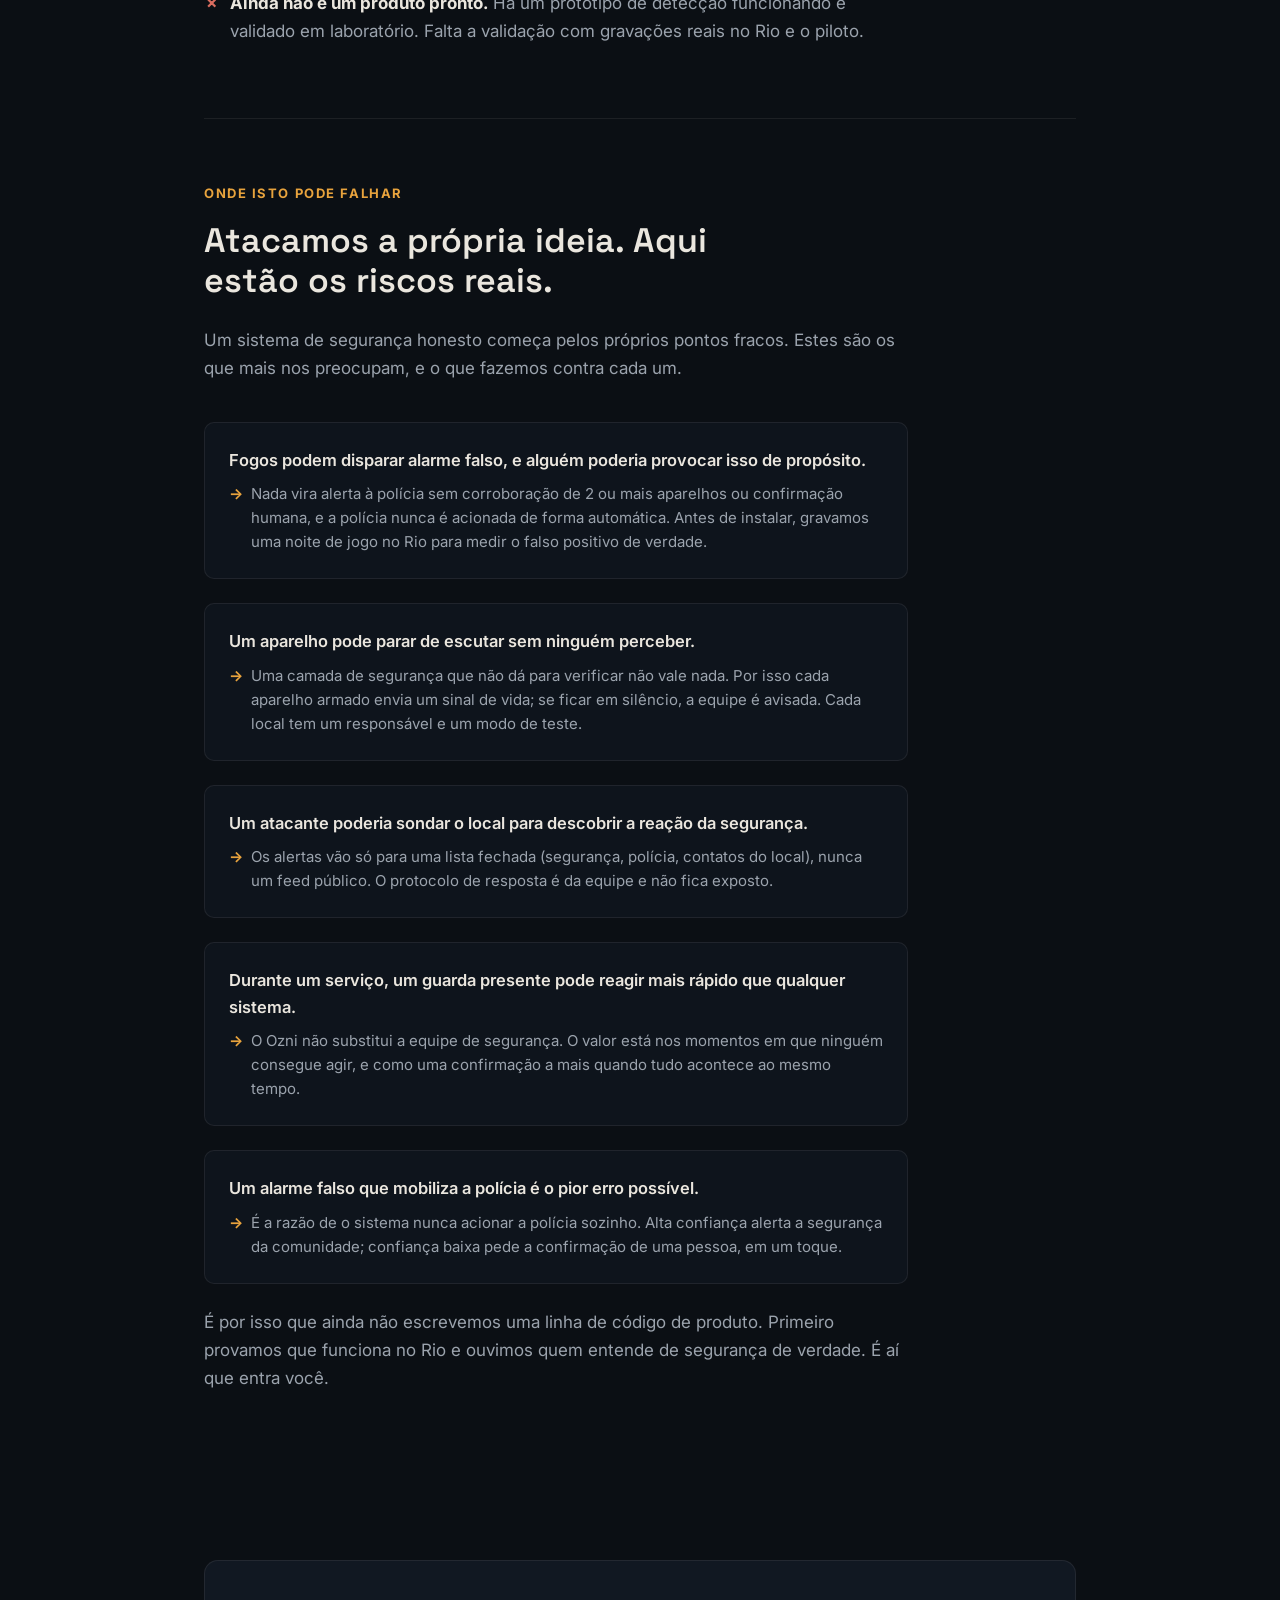
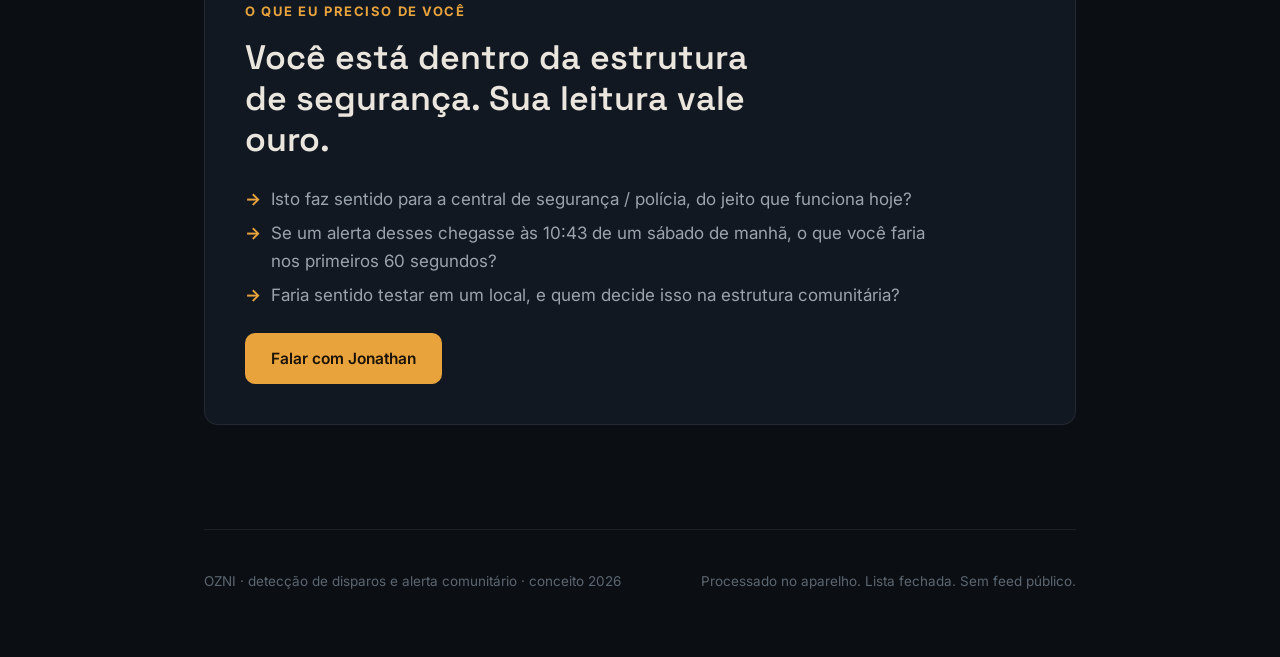
==== commit 49382e2b: "final pass: de-dup device-reality vs risk section" ====
--- a/index.html
+++ b/index.html
@@ -287,8 +287,6 @@
     <div class="faq">
       <div class="qa"><p class="q" data-i18n="qa1q">Dá pra confiar a detecção a um celular comum?</p>
         <p class="a" data-i18n="qa1a">O microfone capta o tiro sem dificuldade. Um disparo é um dos sons mais altos e nítidos que existem. O desafio não é ouvir; é manter o app escutando sem o sistema do celular encerrar o processo, e usar o áudio bruto em vez do som já tratado para voz. Os dois são resolvíveis e fazem parte do projeto.</p></div>
-      <div class="qa"><p class="q" data-i18n="qa2q">E se um aparelho parar de escutar sem ninguém perceber?</p>
-        <p class="a" data-i18n="qa2a">Esse é o maior risco operacional, e o sistema é desenhado contra ele: cada aparelho armado envia um sinal de vida. Se ficar em silêncio, a equipe de segurança é avisada. Um aparelho morto nunca falha calado.</p></div>
       <div class="qa"><p class="q" data-i18n="qa3q">O som não distorce quando o tiro é muito perto?</p>
         <p class="a" data-i18n="qa3a">Distorce. Um disparo próximo satura o microfone do celular. Mas isso reduz a confiança na classe da arma, não a detecção do tiro em si. Por isso só afirmamos a classe (pistola / fuzil / espingarda) com um nível de confiança, nunca marca ou modelo.</p></div>
       <div class="qa"><p class="q" data-i18n="qa4q">iPhone ou Android?</p>
